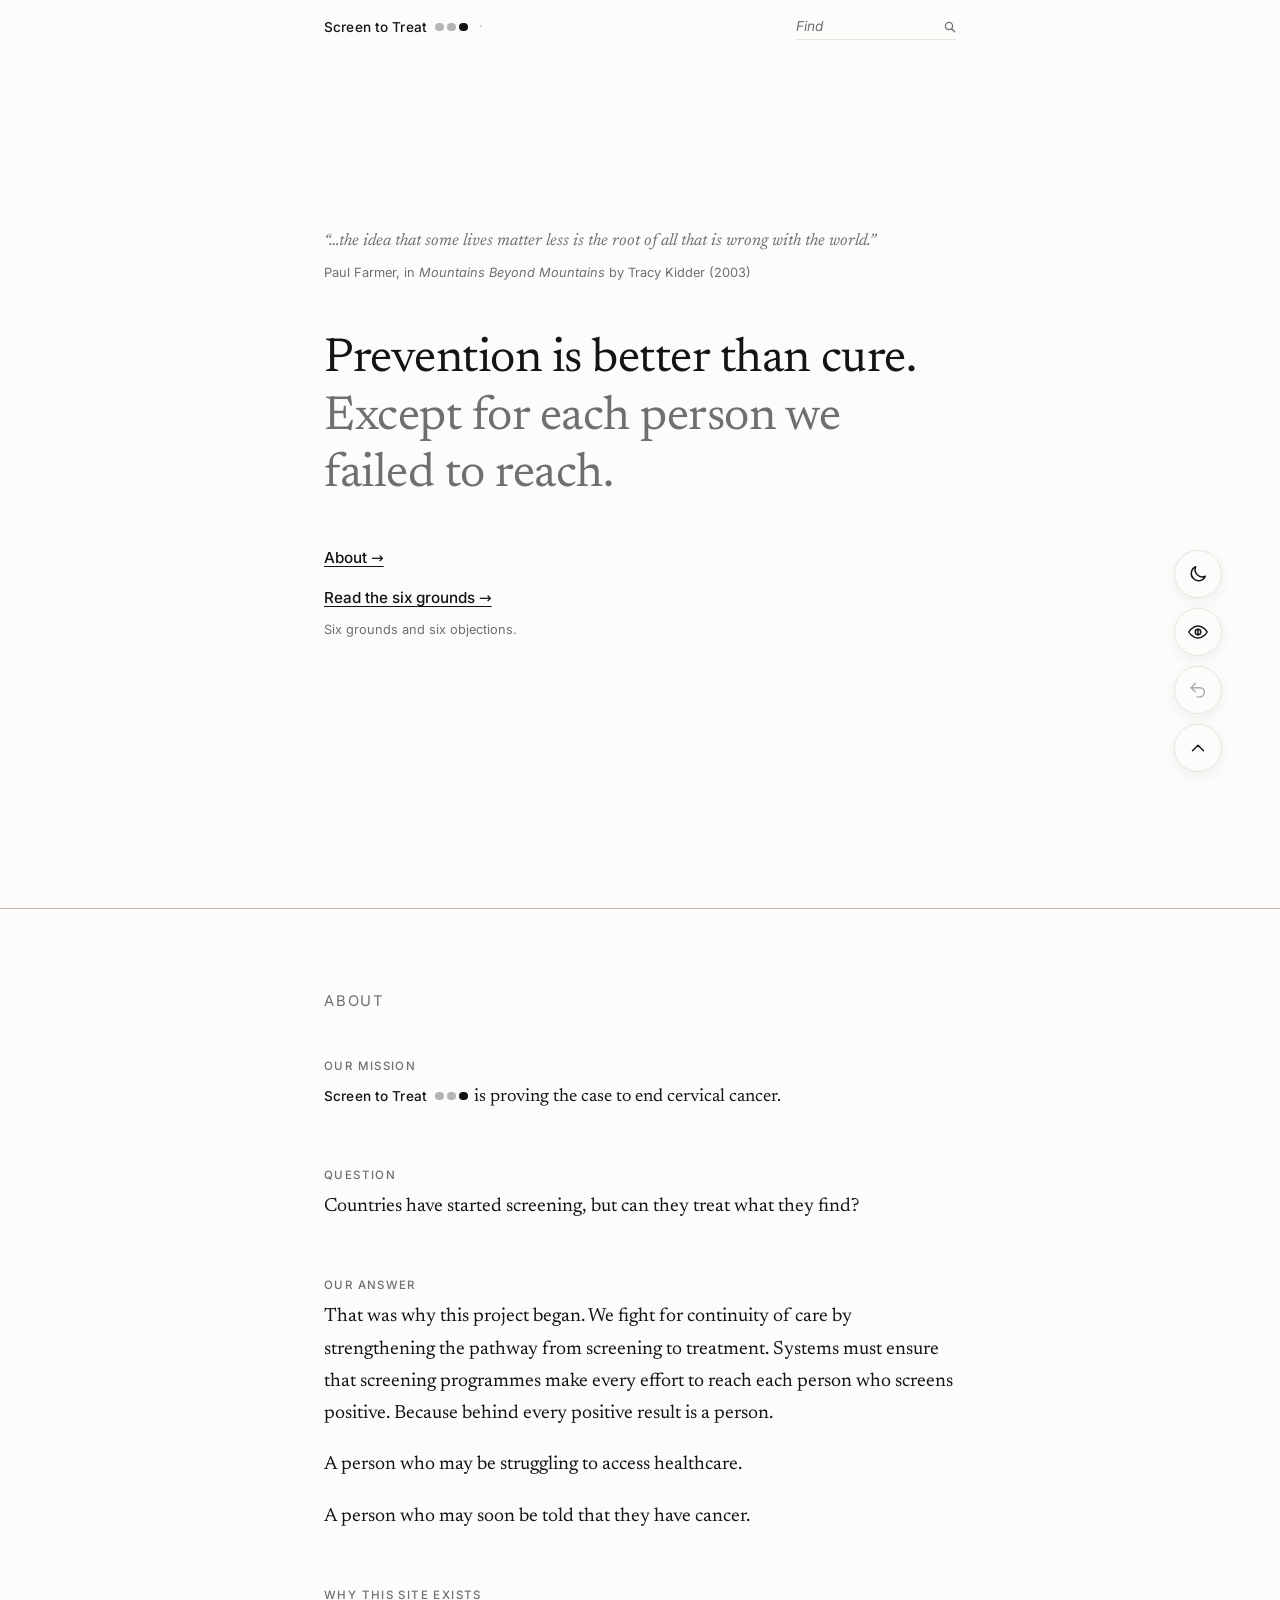
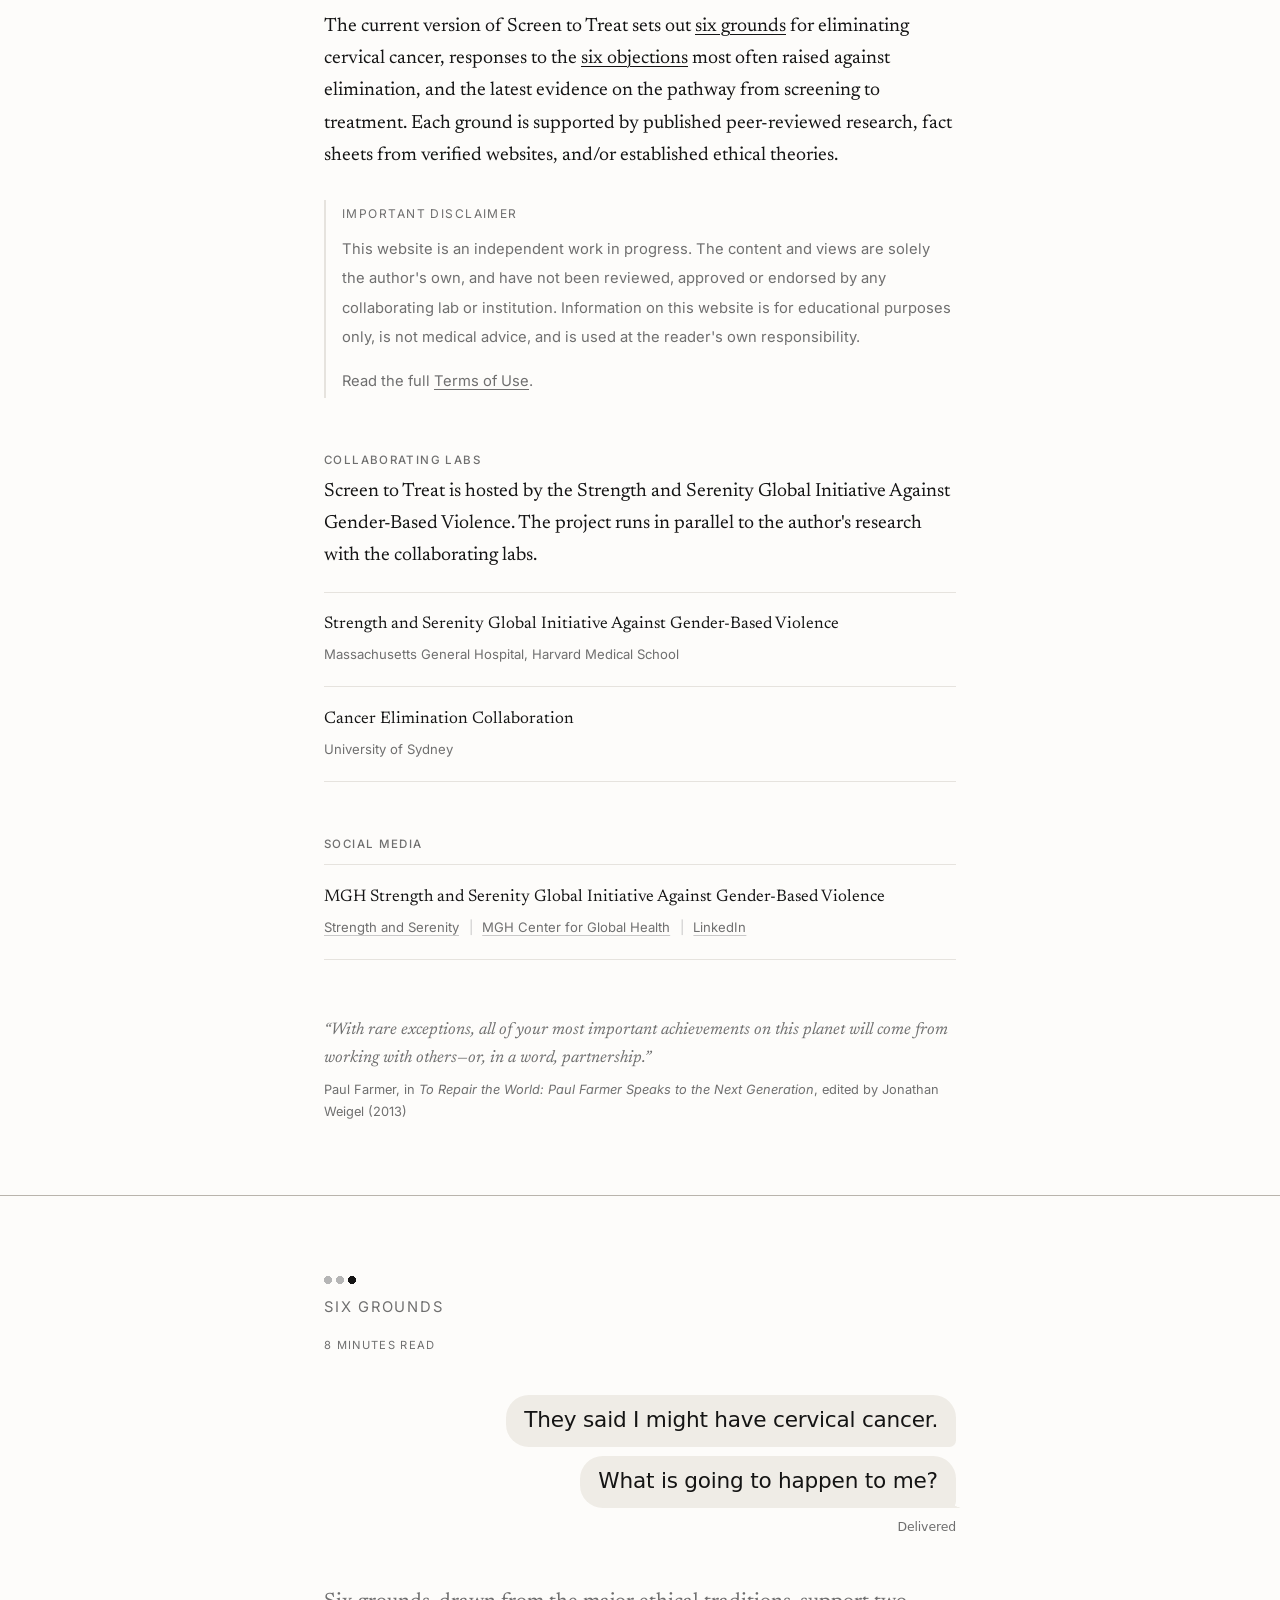
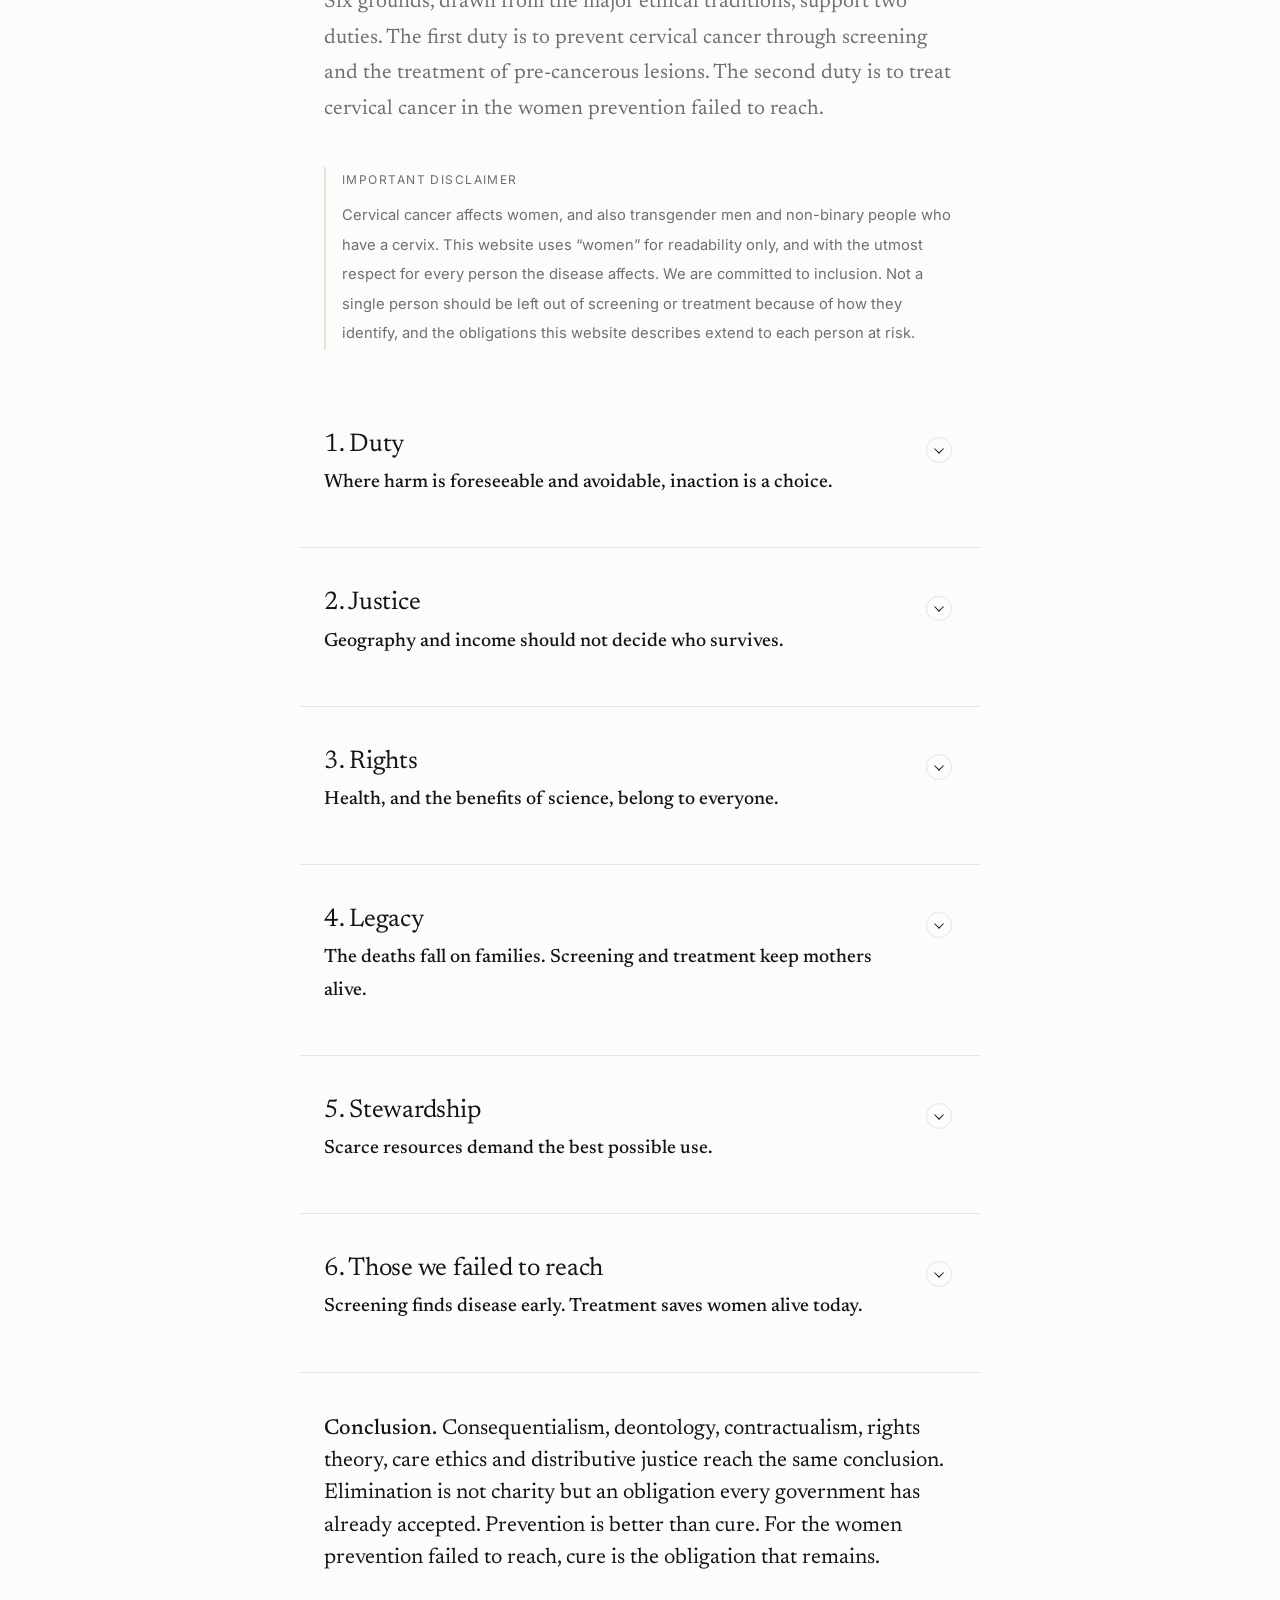
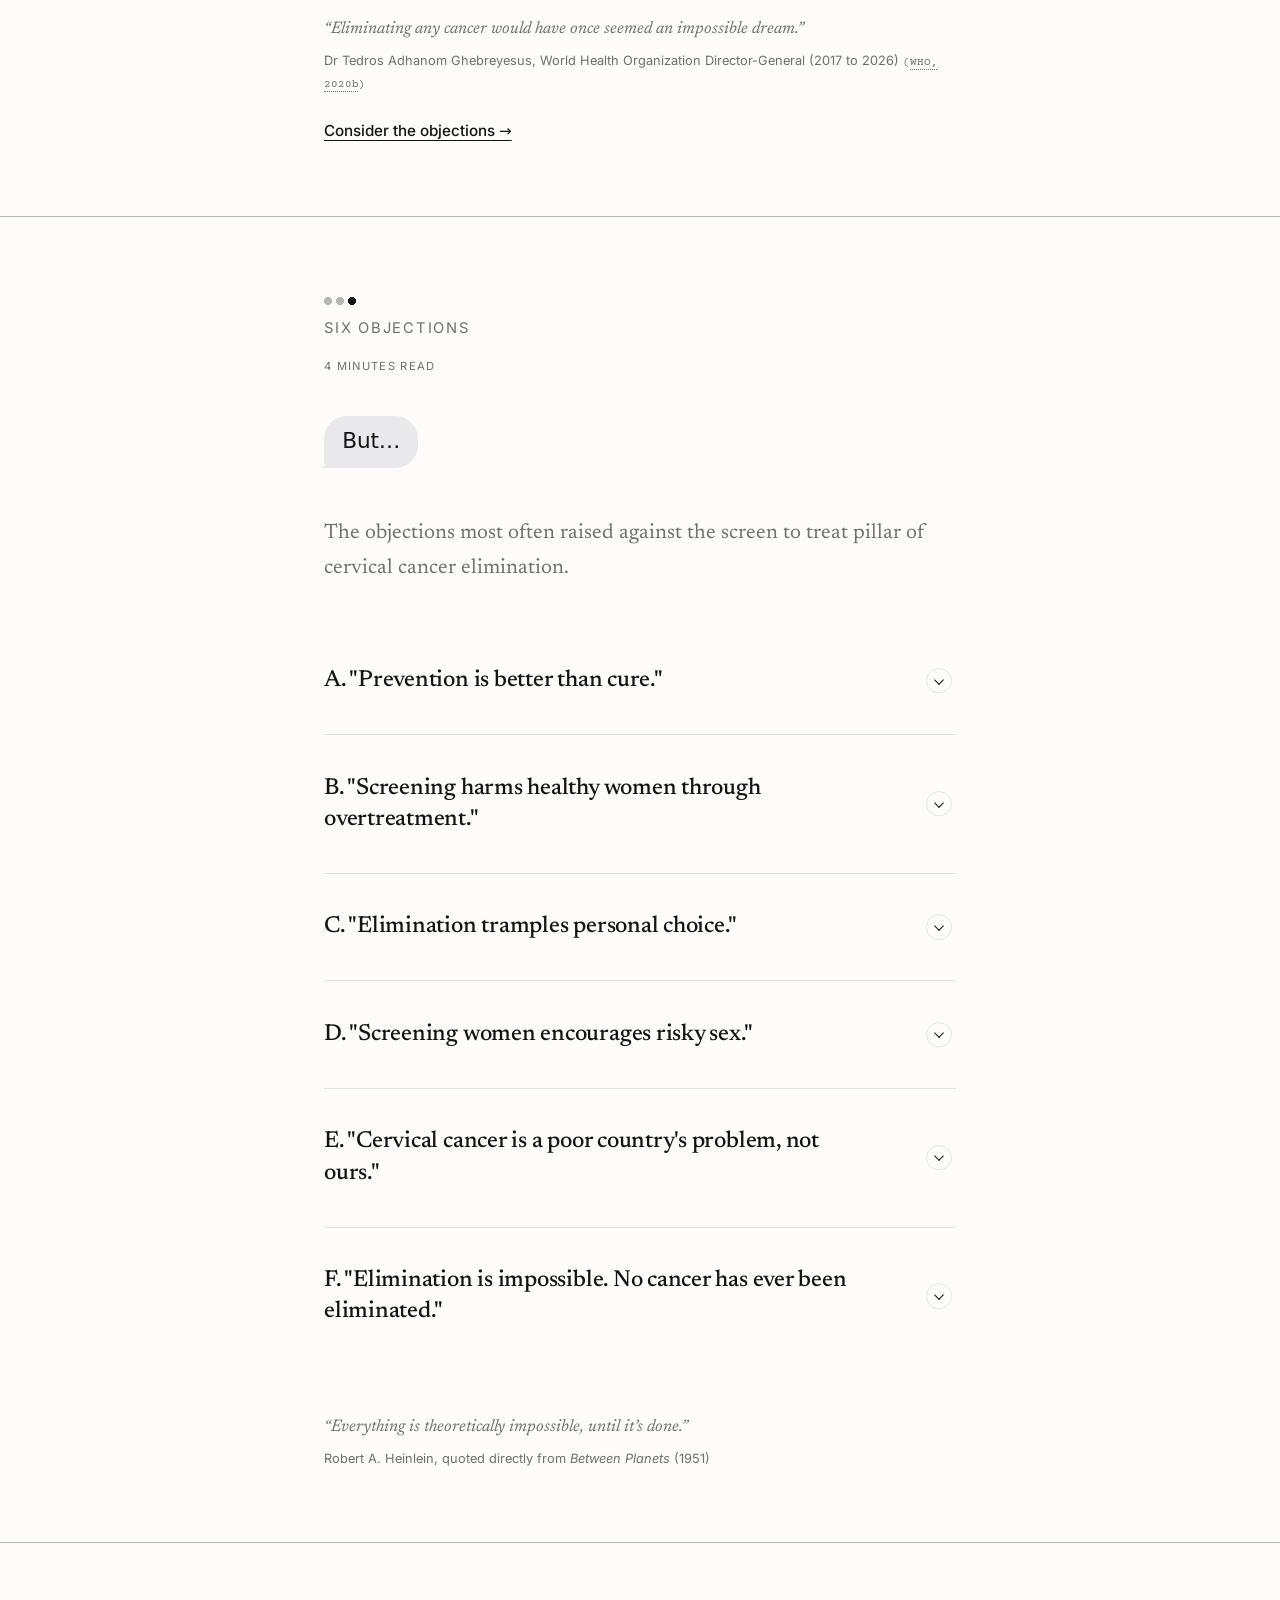
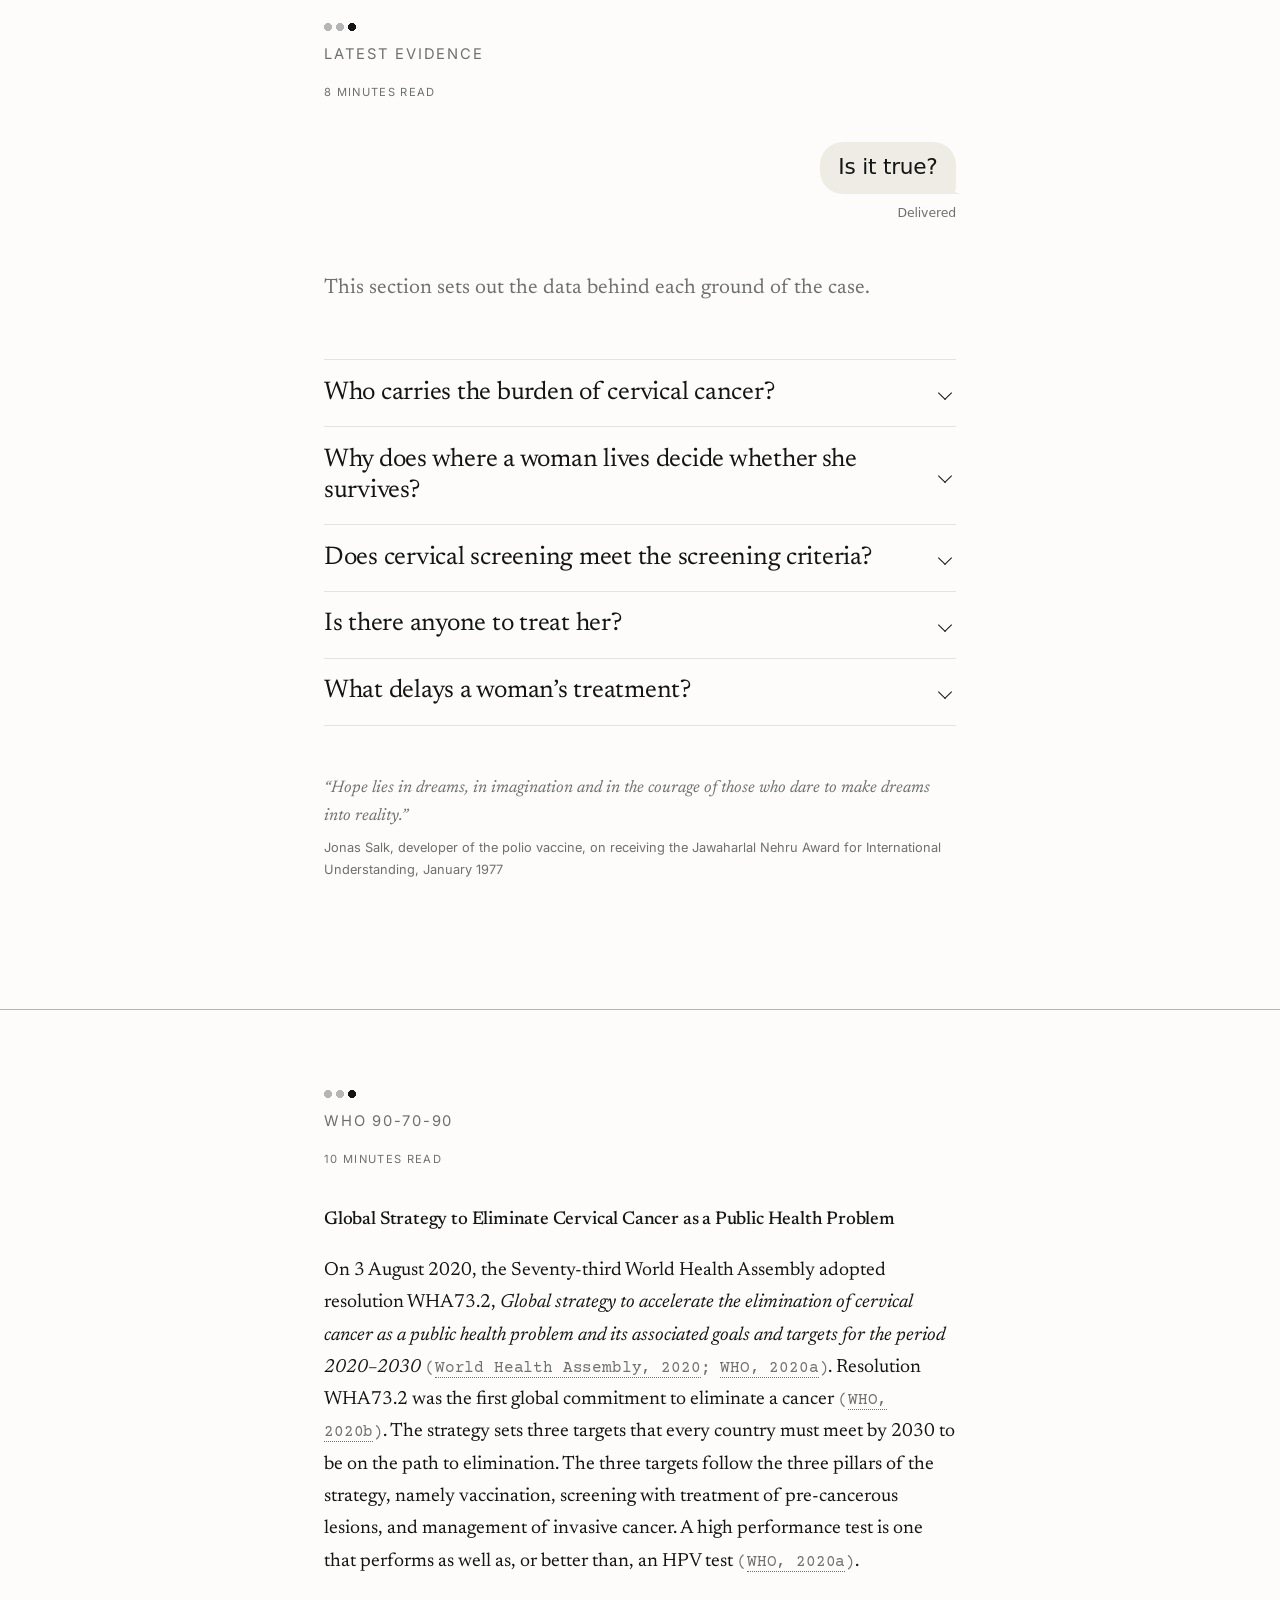
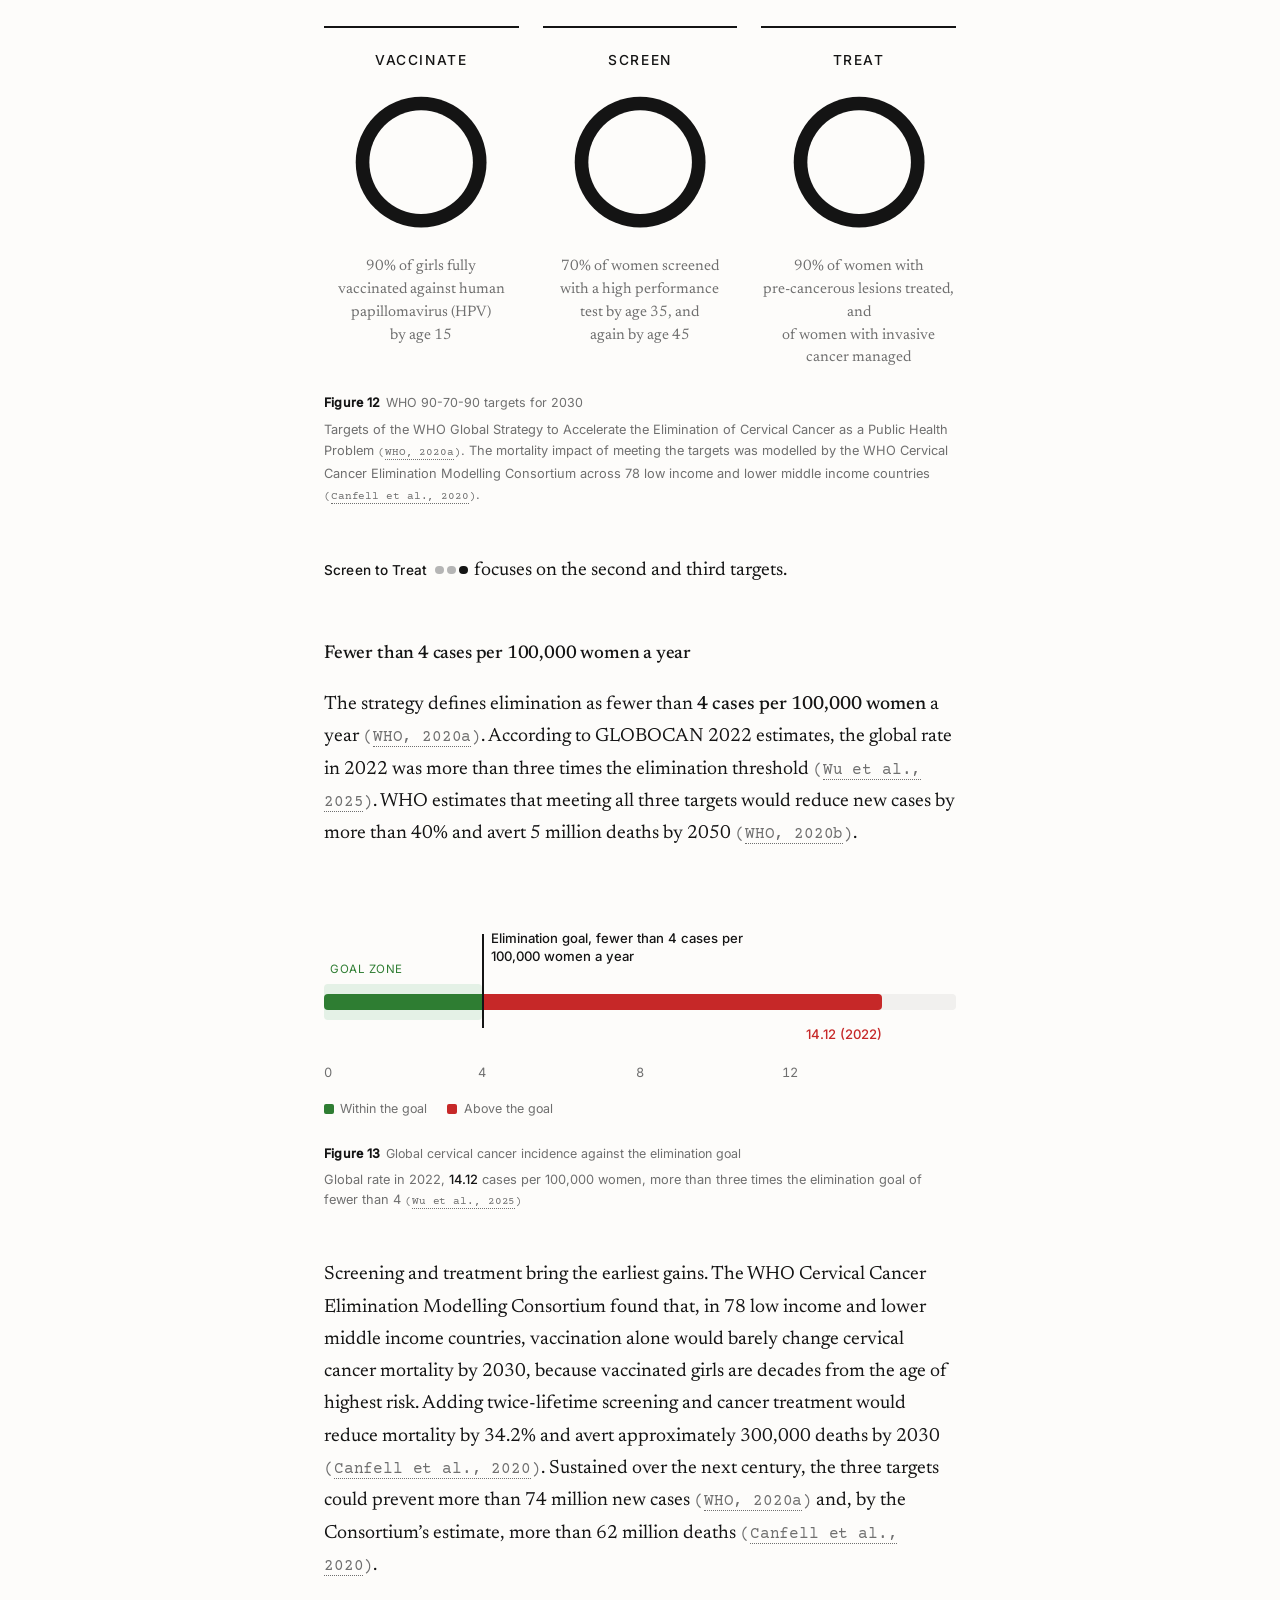
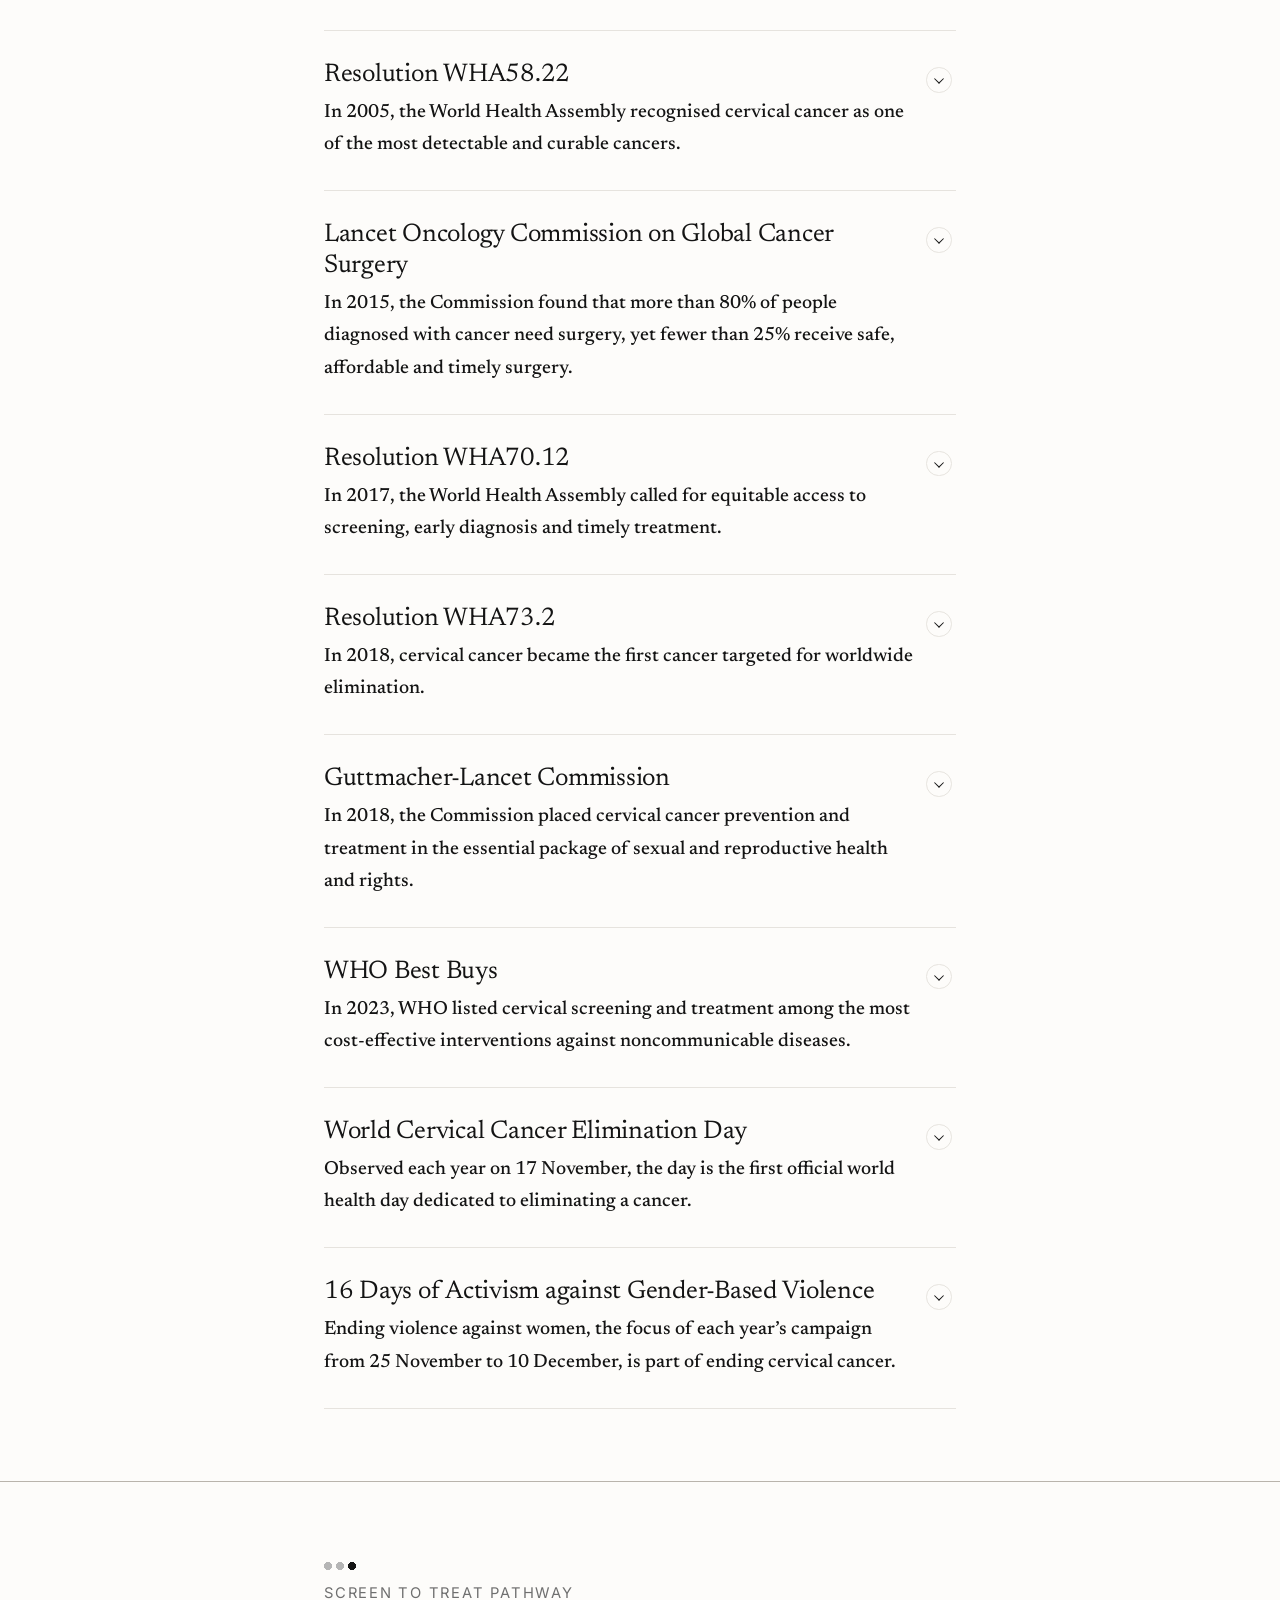
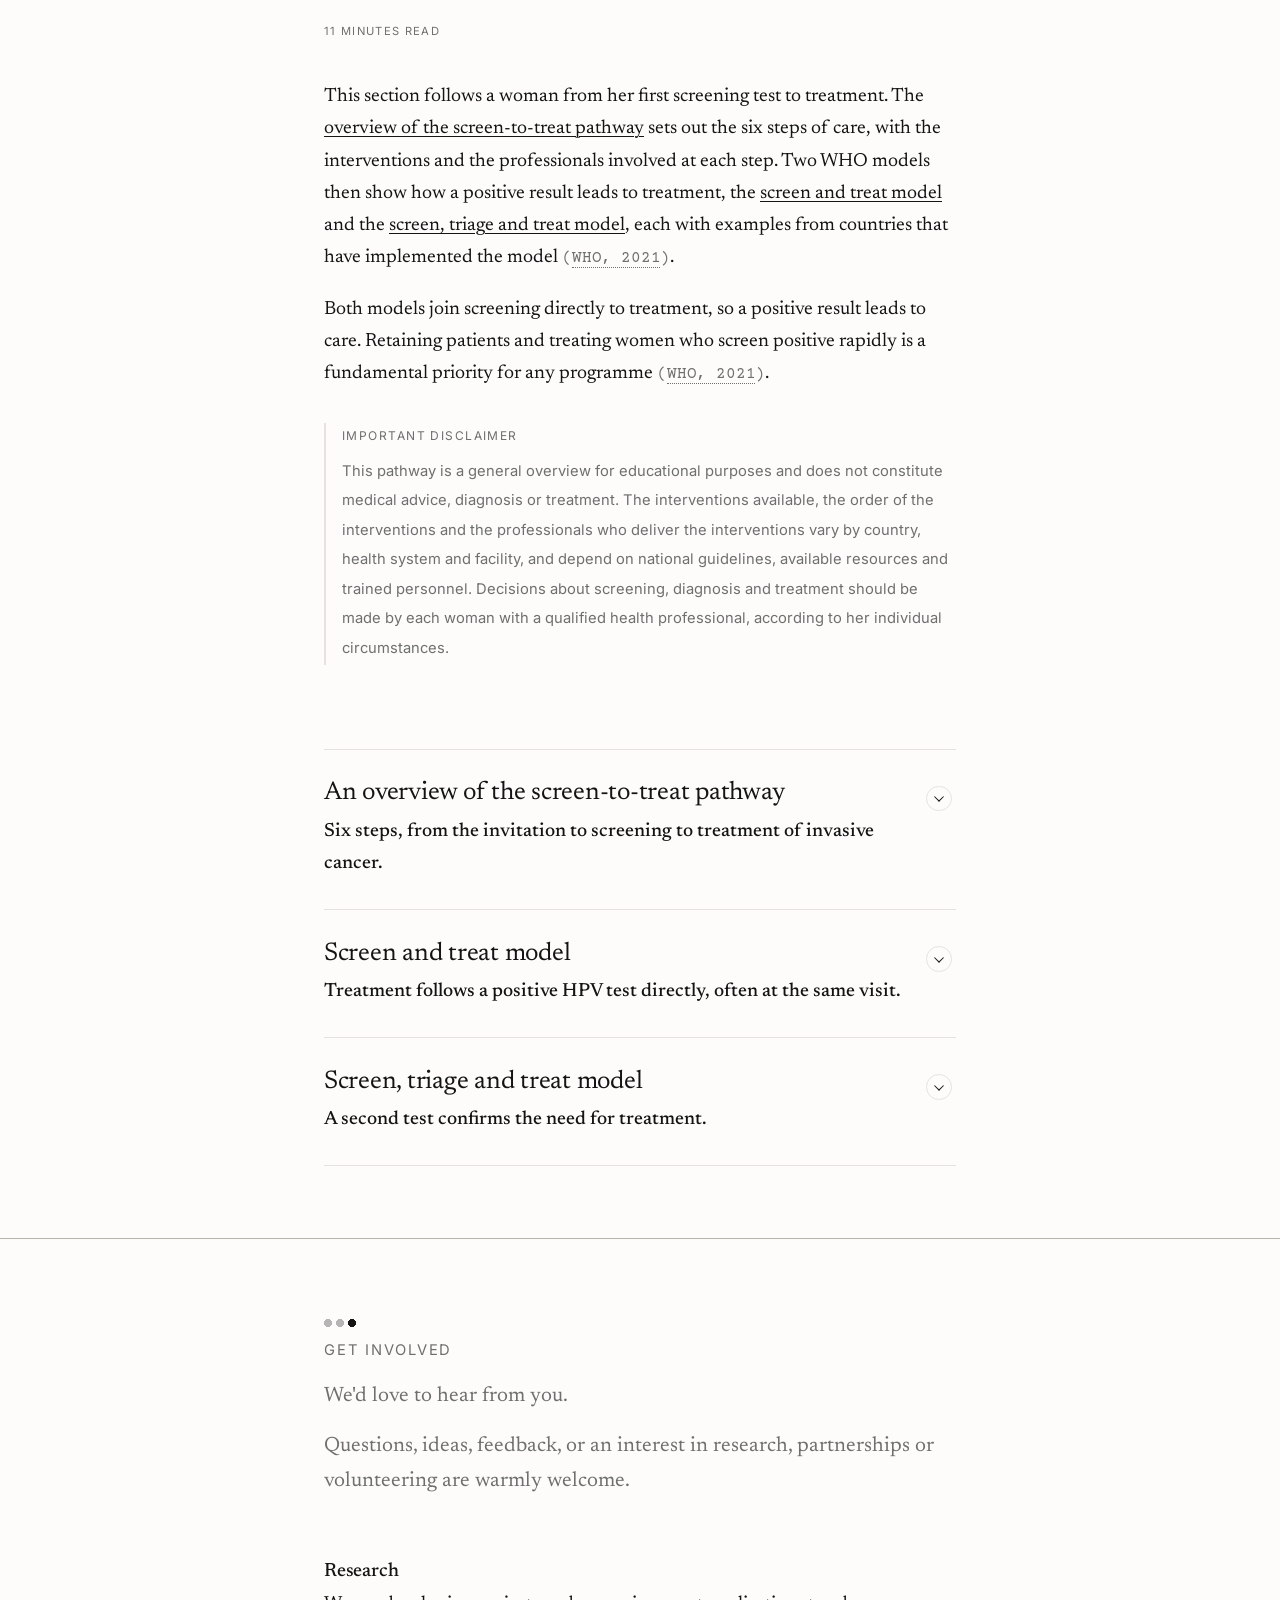
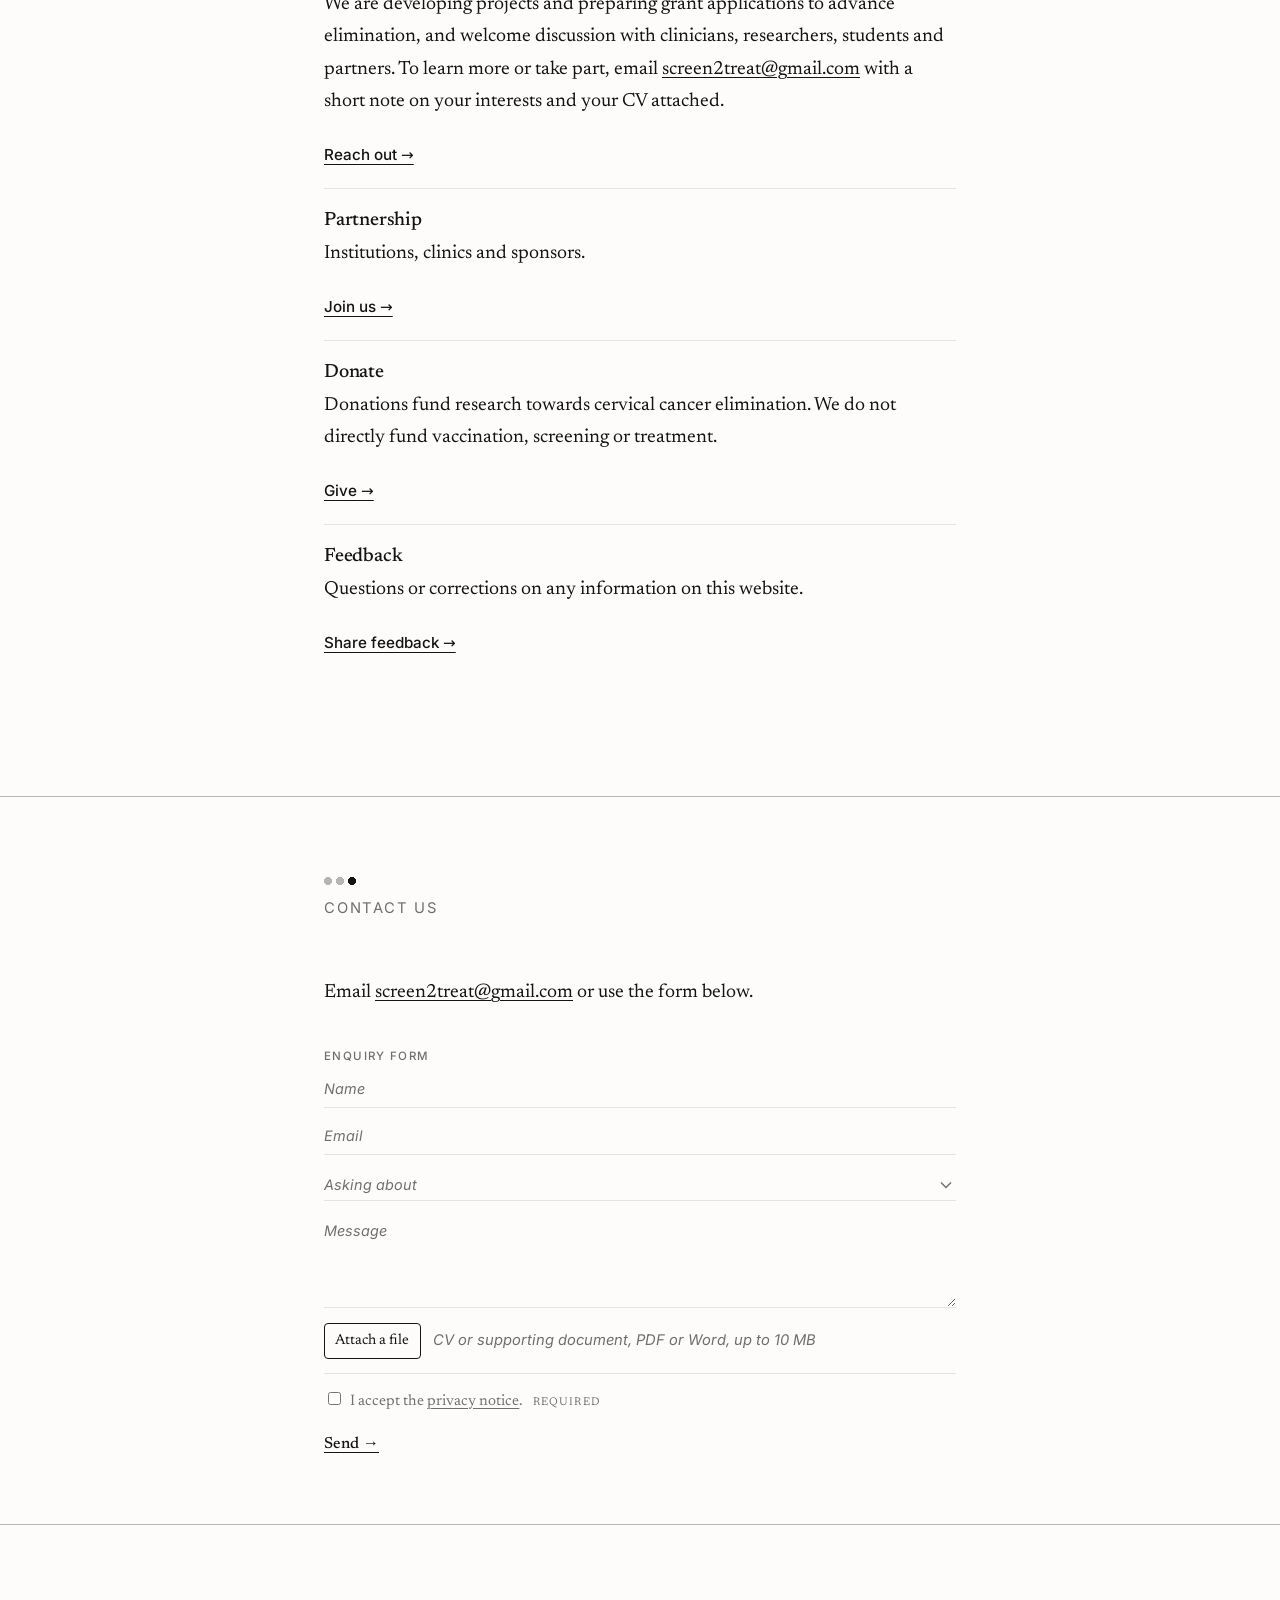
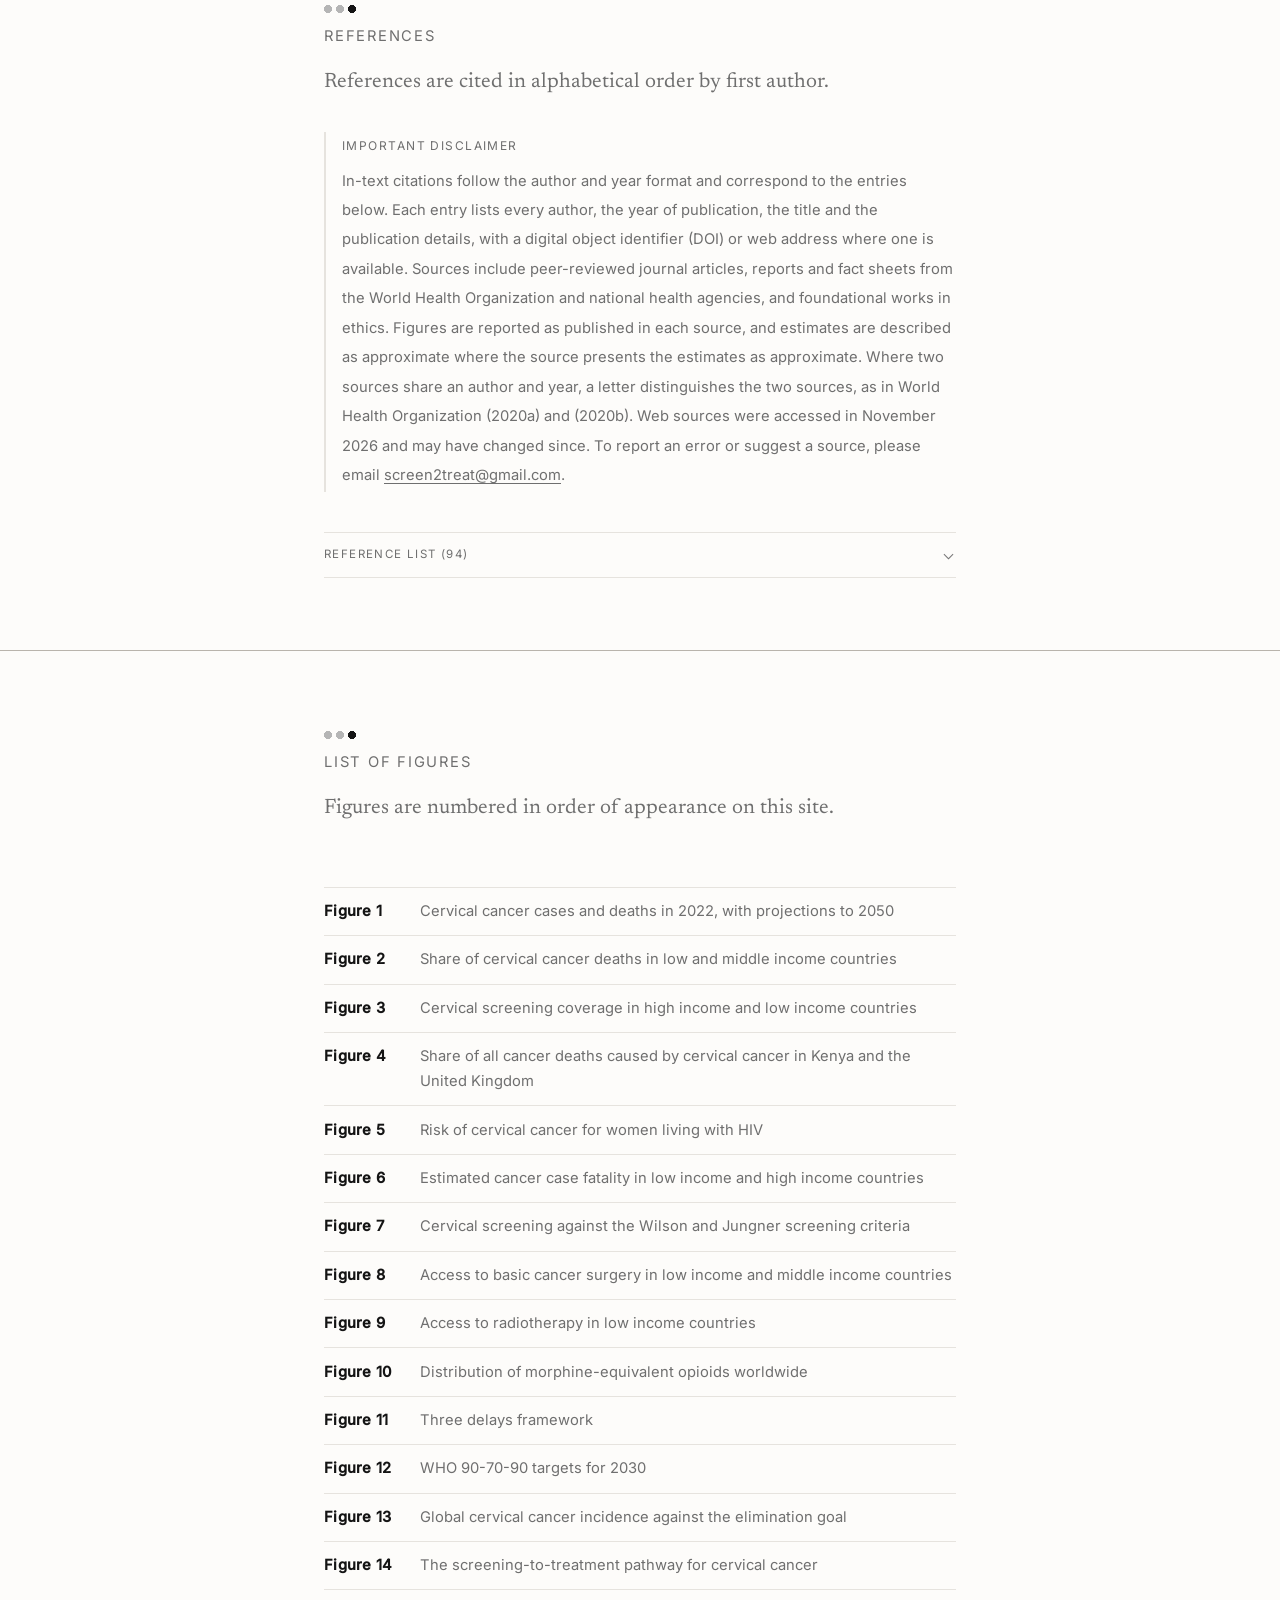
==== index.html @ b1829d9e "Move both-models paragraph into pathway introduction Co-Authored-By: Claude Opus 5.5 <noreply@anthro" ====
<!DOCTYPE html>
<html lang="en">
<head>
  <meta charset="utf-8">
  <meta name="viewport" content="width=device-width, initial-scale=1">
  <link rel="icon" href="assets/favicon.svg" type="image/svg+xml">
  <title>Screen to Treat | The ethical case for eliminating cervical cancer</title>
  <meta name="description" content="The ethical case for eliminating cervical cancer.">
  <meta property="og:type" content="website">
  <meta property="og:site_name" content="Screen to Treat">
  <meta property="og:title" content="Screen to Treat | The ethical case for eliminating cervical cancer">
  <meta property="og:description" content="Prevention is better than cure. Except for each person we failed to reach.">
  <meta property="og:url" content="https://dawnp0h.github.io/screen2treat/">
  <meta property="og:image" content="https://dawnp0h.github.io/screen2treat/assets/og-image.png">
  <meta property="og:image:width" content="1200">
  <meta property="og:image:height" content="630">
  <meta property="og:image:alt" content="Screen to Treat logo with the line Prevention is better than cure. Except for each person we failed to reach.">
  <meta name="twitter:card" content="summary_large_image">
  <link rel="stylesheet" href="assets/css/style.css?v=2611281518">
  <script>try{var t=localStorage.getItem("s2t-theme"),c=localStorage.getItem("s2t-palette");if(t==="dark")document.documentElement.setAttribute("data-theme","dark");if(c==="cvd")document.documentElement.setAttribute("data-palette","cvd");}catch(e){}</script>
</head>
<body>
  <a class="skip-link" href="#main">Skip to content</a>
  <div data-include="header"></div>

  <main id="main">
    <div class="page-block" id="home">
    <section class="home">
      <div class="container">
        <blockquote class="epigraph">
          “…the idea that some lives matter less is the root of all that is wrong with the world.”
          <cite>Paul Farmer, in <em>Mountains Beyond Mountains</em> by Tracy Kidder (2003)</cite>
        </blockquote>

        <h1 class="statement">
          <span>Prevention is better than cure.</span>
          <span class="quiet">Except for each person we failed to reach.</span>
        </h1>

        <p class="cta">
          <a class="cta-about" href="#about">About →</a>
          <a href="#the-case">Read the six grounds →</a>
          <small>Six grounds and six objections.</small>
        </p>
      </div>
    </section>
    </div>

    <div class="page-block" id="about">
    <section class="page-header">
      <div class="container">
        <p class="eyebrow">About</p>
        <h1 class="privacy-h about-h">Our Mission</h1>
        <p class="about-answer"><span class="logo inline-logo">Screen to Treat<span class="logo-dots" aria-hidden="true"><i></i><i></i><i></i></span></span> is proving the case to end cervical cancer.</p>
      </div>
    </section>

    <section class="section">
      <div class="container">
        <h3 class="privacy-h">Question</h3>
        <p>Countries have started screening, but can they treat what they find?</p>
        <h3 class="privacy-h">Our Answer</h3>
        <p>That was why this project began. We fight for continuity of care by strengthening the pathway from screening to treatment. Systems must ensure that screening programmes make every effort to reach each person who screens positive. Because behind every positive result is a person.</p>
        <p>A person who may be struggling to access healthcare. </p>
        <p></p>A person who may soon be told that they have cancer.</p>
        <h3 class="privacy-h">Why This Site Exists</h3>
        <p>The current version of Screen to Treat sets out <a href="#the-case">six grounds</a> for eliminating cervical cancer, responses to the <a href="#objections">six objections</a> most often raised against elimination, and the latest evidence on the pathway from screening to treatment. Each ground is supported by published peer-reviewed research, fact sheets from verified websites, and/or established ethical theories.</p>
        <p class="scope-note labs-note"><span class="theory-name">Important disclaimer</span>This website is an independent work in progress. The content and views are solely the author's own, and have not been reviewed, approved or endorsed by any collaborating lab or institution. Information on this website is for educational purposes only, is not medical advice, and is used at the reader's own responsibility.<span class="terms-line">Read the full <a href="#terms">Terms of Use</a>.</span></p>
        <h3 class="privacy-h">Collaborating Labs</h3>
        <p>Screen to Treat is hosted by the Strength and Serenity Global Initiative Against Gender-Based Violence. The project runs in parallel to the author's research with the collaborating labs.</p>
        <ul class="labs">
          <li><span class="lab-name">Strength and Serenity Global Initiative Against Gender-Based Violence</span><span class="lab-home">Massachusetts General Hospital, Harvard Medical School</span></li>
          <li><span class="lab-name">Cancer Elimination Collaboration</span><span class="lab-home">University of Sydney</span></li>
        </ul>
        <h3 class="privacy-h">Social Media</h3>
        <ul class="labs works">
          <li><span class="lab-name">MGH Strength and Serenity Global Initiative Against Gender-Based Violence</span><span class="lab-home lab-links"><a href="https://strengthandserenity.org/" target="_blank" rel="noopener">Strength and Serenity</a> <span aria-hidden="true">|</span> <a href="https://globalhealth.massgeneral.org/ourwork-items/gbv/" target="_blank" rel="noopener">MGH Center for Global Health</a> <span aria-hidden="true">|</span> <a href="https://www.linkedin.com/company/111606755/" target="_blank" rel="noopener">LinkedIn</a></span></li>
        </ul>
        <blockquote class="epigraph conclusion-quote about-quote">
          “With rare exceptions, all of your most important achievements on this planet will come from working with others—or, in a word, partnership.”
          <cite>Paul Farmer, in <em>To Repair the World: Paul Farmer Speaks to the Next Generation</em>, edited by Jonathan Weigel (2013)</cite>
        </blockquote>
      </div>
    </section>
    </div>

    <div class="page-block" id="the-case">
    <section class="page-header cervical">
      <div class="container">
        <p class="eyebrow">Six grounds</p>
        <h1 class="chat"><span class="bubble">They said I might have cervical cancer.</span> <span class="bubble">What is going to happen to&nbsp;me?</span></h1>
        <p class="chat-seen">Seen yesterday</p>
        <p class="lead">Six grounds, drawn from the major ethical traditions, support two duties. The first duty is to prevent cervical cancer through screening and the treatment of pre-cancerous lesions. The second duty is to treat cervical cancer in the women prevention failed to reach.</p>
        <p class="scope-note"><span class="theory-name">Important disclaimer</span>Cervical cancer affects women, and also transgender men and non-binary people who have a cervix. This website uses “women” for readability only, and with the utmost respect for every person the disease affects. We are committed to inclusion. Not a single person should be left out of screening or treatment because of how they identify, and the obligations this website describes extend to each person at risk.</p>
      </div>
    </section>

    <section class="section" id="duty">
      <div class="container">
        <details class="ground" data-ground="duty">
          <summary><h2>1. Duty</h2><p class="ground-lead"><strong>Where harm is foreseeable and avoidable, inaction is a choice.</strong></p><span class="ground-toggle" aria-hidden="true"></span></summary>
          <div class="ground-body">
        <p>Persistent HPV infection is a necessary cause of cervical cancer, and Walboomers and colleagues detected HPV in 99.7% of cervical carcinomas <span class="cite">(Walboomers et al., 1999)</span>. Persistent infection takes 15 to 20 years to develop into cancer <span class="cite">(WHO, 2024a)</span>. The interval of 15 to 20 years offers two points of rescue, namely screening every 5 to 10 years from age 30, and treatment of pre-cancerous lesions <span class="cite">(WHO, 2025a)</span>. Goldie and colleagues at the Harvard School of Public Health estimated that a single screen at age 35, linked to treatment, reduces lifetime cervical cancer risk by approximately 25 to 36% <span class="cite">(Goldie et al., 2005)</span>.</p>
        <p class="theory"><span class="theory-name">Principle of rescue · Principlism</span>Singer argues that a person able to prevent serious harm, without sacrificing anything of comparable moral importance, is obliged to act <span class="cite">(Singer, 1972)</span>. Principlism calls the same duties beneficence and nonmaleficence <span class="cite">(Beauchamp and Childress, 2019)</span>. Cervical cancer meets Singer's test. The harm is death, and the sacrifice is a screening test and an outpatient treatment.</p>
          </div>
        </details>
      </div>
    </section>

    <section class="section" id="justice">
      <div class="container">
        <details class="ground" data-ground="justice">
          <summary><h2>2. Justice</h2><p class="ground-lead"><strong>Geography and income should not decide who survives.</strong></p><span class="ground-toggle" aria-hidden="true"></span></summary>
          <div class="ground-body">
        <p>GLOBOCAN 2022 estimates from the International Agency for Research on Cancer record 348,709 deaths from cervical cancer in 2022 <span class="cite">(Wu et al., 2025)</span>, and WHO estimates that approximately 94% of the women who died lived in low and middle income countries <span class="cite">(WHO, 2025a)</span>. A review of screening coverage in 202 countries and territories by Bruni and colleagues found that, among women aged 30 to 49, 84% in high income countries have ever been screened, against 9% in lower middle income and 11% in low income countries <span class="cite">(Bruni et al., 2022)</span>. World Economic Forum figures show that in Kenya, cervical cancer causes 12% of all cancer deaths, compared with 0.64% in the United Kingdom <span class="cite">(World Economic Forum, 2024)</span>. Stelzle and colleagues estimate that women living with HIV face six times the risk <span class="cite">(Stelzle et al., 2021)</span>. Because cervical cancer follows disadvantage so closely, the persistence of cervical cancer is an injustice, not a misfortune.</p>
        <p class="theory"><span class="theory-name">Rawlsian justice</span>Rawls holds that social and economic inequalities are just only when the inequalities benefit the least advantaged <span class="cite">(Rawls, 1971)</span>. Daniels extends Rawls to health. Disease curtails fair equality of opportunity, so a just society must protect every member against preventable disease <span class="cite">(Daniels, 2008)</span>. A cancer that kills the poorest women at the highest rates fails Rawls's and Daniels's tests alike.</p>
          </div>
        </details>
      </div>
    </section>

    <section class="section" id="rights">
      <div class="container">
        <details class="ground" data-ground="rights">
          <summary><h2>3. Rights</h2><p class="ground-lead"><strong>Health, and the benefits of science, belong to everyone.</strong></p><span class="ground-toggle" aria-hidden="true"></span></summary>
          <div class="ground-body">
        <p>Article 25 of the Universal Declaration of Human Rights recognises the right of everyone to a standard of living adequate for health, including medical care, and Article 27 the right to share in scientific advancement and the resulting benefits <span class="cite">(United Nations, 1948)</span>. Article 12 of the International Covenant on Economic, Social and Cultural Rights recognises the right of everyone to the highest attainable standard of physical and mental health, and Article 15 recognises the right to enjoy the benefits of scientific progress <span class="cite">(United Nations, 1966)</span>. Article 12 of the Convention on the Elimination of All Forms of Discrimination against Women requires states to eliminate discrimination against women in health care and to ensure equal access to health services <span class="cite">(United Nations, 1979)</span>. Article 24 of the Convention on the Rights of the Child recognises the right of every child to the highest attainable standard of health and requires states to develop preventive health care <span class="cite">(United Nations, 1989)</span>.</p>
        <p>The Declaration of Alma-Ata affirmed health as a fundamental human right and called for health for all <span class="cite">(WHO and UNICEF, 1978)</span>. Withholding proven screening and treatment because of price, distance or neglect denies the right to health. In August 2020, through World Health Assembly resolution WHA73.2, 194 countries committed to eliminating cervical cancer, the first such pledge for any cancer <span class="cite">(World Health Assembly, 2020; WHO, 2020b)</span>, so the obligation is now each government's own commitment.</p>
        <p>Research ethics carries the same obligation into the trials that built the evidence. The Belmont Report requires that the benefits and burdens of research be distributed justly <span class="cite">(National Commission for the Protection of Human Subjects of Biomedical and Behavioral Research, 1979)</span>. The Declaration of Helsinki requires researchers to consider how benefits, risks and burdens are distributed, because research takes place amid structural inequities <span class="cite">(World Medical Association, 2024)</span>. Women who bear the risks of research are owed access to what the research proves.</p>
        <p class="theory"><span class="theory-name">Kantian deontology · Human rights</span>Kant requires that every person be treated as an end, never merely as a means <span class="cite">(Kant, 1785)</span>. Withholding proven screening and treatment on grounds of cost or distance treats a woman's life as a cost to be weighed, not as an end in itself. These treaties and declarations convert Kant's duty into obligations that states have accepted.</p>
          </div>
        </details>
      </div>
    </section>

    <section class="section" id="legacy">
      <div class="container">
        <details class="ground" data-ground="legacy">
          <summary><h2>4. Legacy</h2><p class="ground-lead"><strong>The deaths fall on families. Screening and treatment keep mothers alive.</strong></p><span class="ground-toggle" aria-hidden="true"></span></summary>
          <div class="ground-body">
        <p>Guida and colleagues estimated that, of the 1,047,000 children newly orphaned by maternal cancer in 2020, 210,000, or 20%, lost their mother to cervical cancer <span class="cite">(Guida et al., 2022)</span>. Screening a woman and treating what is found protects her, and protects the families and communities that depend on her.</p>
        <p class="theory"><span class="theory-name">Ethics of care · Capabilities approach</span>Care ethics grounds moral obligation in relationships of dependence <span class="cite">(Held, 2006)</span>. The capabilities approach counts life and bodily health among the central capabilities every just society must secure <span class="cite">(Nussbaum, 2011)</span>. A mother's death removes the care on which a child depends, narrows each child's own capabilities, and takes a worker, carer and citizen from her community.</p>
          </div>
        </details>
      </div>
    </section>

    <section class="section" id="stewardship">
      <div class="container">
        <details class="ground" data-ground="stewardship">
          <summary><h2>5. Stewardship</h2><p class="ground-lead"><strong>Scarce resources demand the best possible use.</strong></p><span class="ground-toggle" aria-hidden="true"></span></summary>
          <div class="ground-body">
        <p>Screening once at age 35, linked to treatment, costs less than US$500 per year of life saved in India, Kenya, Peru, South Africa and Thailand <span class="cite">(Goldie et al., 2005)</span>. Modelling by Simms and colleagues for the 2021 WHO screening guidelines found that, across 78 low income and lower middle income countries, primary HPV screening every 5 years is the most effective and cost-effective screening option, reducing cervical cancer mortality by 63% to 67% at 70% coverage <span class="cite">(Simms et al., 2023)</span>. Delay does not save money. Without change, Wu and colleagues project that cases will rise by 56.8%, and deaths by 80.7%, by 2050 <span class="cite">(Wu et al., 2025)</span>. Screening is the prudent choice, and treatment for women already ill is the necessary partner of screening.</p>
        <p class="theory"><span class="theory-name">Utilitarianism</span>Utilitarianism judges an action by the total welfare the action produces <span class="cite">(Mill, 1863)</span>. Screening linked to treatment, at less than US$500 per year of life saved <span class="cite">(Goldie et al., 2005)</span>, and primary HPV screening as the most cost-effective screening option in low income and lower middle income countries <span class="cite">(Simms et al., 2023)</span>, maximise welfare on utilitarian terms.</p>
          </div>
        </details>
      </div>
    </section>

    <section class="section" id="treatment">
      <div class="container">
        <details class="ground" data-ground="treatment">
          <summary><h2>6. Those we failed to reach</h2><p class="ground-lead"><strong>Screening finds disease early. Treatment saves women alive today.</strong></p><span class="ground-toggle" aria-hidden="true"></span></summary>
          <div class="ground-body">
        <p>Screening without treatment saves no one. The WHO Cervical Cancer Elimination Modelling Consortium estimated that, in 78 low and lower middle income countries, twice lifetime screening with cancer treatment would avert approximately 300,000 deaths by 2030. The cancer treatment modelled by the Consortium is surgery, radiotherapy and chemotherapy <span class="cite">(Canfell et al., 2020)</span>. Women beyond cure are owed palliative care. The Global Task Force on Expanded Access to Cancer Care and Control in Developing Countries estimated cancer case fatality at approximately 75% in low income countries, against 46% in high income countries <span class="cite">(Farmer et al., 2010)</span>. See <a href="#capacity">treatment capacity</a>.</p>
        <p>Resource allocation that expands screening without matching investment in treatment risks violating each woman's claim to justice. The third WHO target, 90% of women with pre-cancerous lesions treated and 90% of women with invasive cancer managed, makes treatment part of elimination itself <span class="cite">(WHO, 2020b)</span>.</p>
        <p>The third Wilson and Jungner criterion requires facilities for diagnosis and treatment to be available <span class="cite">(Wilson and Jungner, 1968)</span>. A screening programme without treatment therefore fails the classic test of screening itself. See <a href="#screening">the screening criteria</a>. WHO's screen and treat model closes the gap by linking a positive test directly to treatment. See <a href="#response">the screen-to-treatment pathway</a>.</p>
        <p class="theory"><span class="theory-name">Four principles</span>Gillon's four principles of respect for autonomy, beneficence, nonmaleficence and justice ask whether each woman is treated as a full moral agent, entitled to treatment and not merely to a diagnosis <span class="cite">(Gillon, 1994)</span>.</p>
        <p class="theory"><span class="theory-name">Deontology and consequentialism</span>Broad distinguishes deontological duty from consequentialist evaluation <span class="cite">(Broad, 2014)</span>. A health system that screens but cannot treat may satisfy a procedural duty to offer testing, yet fail the consequentialist standard of improved outcomes. A health system without treatment exposes women to the harms of a positive result with no pathway to care.</p>
        <p class="theory"><span class="theory-name">Distributive justice</span>Roemer distinguishes equality of resources from equality of opportunity, and argues that justice requires compensation for circumstances beyond individual control, such as geography and income <span class="cite">(Roemer, 1996)</span>. Cook and Hegtvedt distinguish equity from equality <span class="cite">(Cook and Hegtvedt, 1983)</span>. Equal provision of screening is not equitable when treatment capacity is distributed unevenly, because equity requires resources to follow need, not uniform input.</p>
          </div>
        </details>
      </div>
    </section>

    <section class="section">
      <div class="container">
        <div class="callout">
          <strong>Conclusion.</strong> Consequentialism, deontology, contractualism, rights theory, care ethics and distributive justice reach the same conclusion. Elimination is not charity but an obligation every government has already accepted. Prevention is better than cure. For the women prevention failed to reach, cure is the obligation that remains.
        </div>
        <blockquote class="epigraph conclusion-quote">
          “Eliminating any cancer would have once seemed an impossible dream.”
          <cite>Dr Tedros Adhanom Ghebreyesus, World Health Organization Director-General (2017 to 2026) <span class="cite">(WHO, 2020b)</span></cite>
        </blockquote>
        <div class="btn-row"><a class="btn" href="#objections">Consider the objections</a></div>
      </div>
    </section>
    </div>

    <div class="page-block" id="objections">
    <section class="page-header cervical">
      <div class="container">
        <p class="eyebrow">Six Objections</p>
        <h1 class="chat chat-in"><span class="bubble">But…</span></h1>
        <p class="lead">The objections most often raised against the screen to treat pillar of cervical cancer elimination.</p>
      </div>
    </section>

    <section class="section">
      <div class="container">
        <div class="grid">
          <article class="card">
            <details class="ground objection" data-ground="objection-vaccination-alone"><summary><h3>A. "Prevention is better than cure."</h3><span class="ground-toggle" aria-hidden="true"></span></summary><div class="ground-body">
            <p><strong><span class="brand">Screen to Treat</span> supports every vaccination effort without reservation.</strong> HPV vaccination is the first pillar of elimination, and no argument on this website opposes vaccination. The focus of <span class="brand">Screen to Treat</span>, and of the argument below, is to strengthen the pathway from screening to treatment.</p>
            <p>The 90, 70, 90 targets cover the full continuum of cervical cancer prevention, from HPV vaccination, through screening and treatment of pre-cancerous lesions, to management of invasive cancer <span class="cite">(WHO, 2020a)</span>. Vaccination is primary prevention. Screening and treatment of pre-cancerous lesions are secondary prevention, because treating a pre-cancerous lesion stops cancer from developing. In the context of cervical cancer elimination, prevention therefore includes treatment.</p>
            <p>Vaccination protects girls before infection but cannot help women already infected or ill. The effect of vaccination on cancer rates will take decades to appear, so for women already infected, screening and treatment are what save lives now <span class="cite">(Grulich et al., 2025)</span>. The WHO Cervical Cancer Elimination Modelling Consortium estimated that, in 78 low and lower middle income countries, vaccination alone would reduce cervical cancer mortality by 0.1% by 2030, whereas adding twice lifetime screening and treatment would reduce mortality by 34.2% and avert 300,000 deaths <span class="cite">(Canfell et al., 2020)</span>. Elimination depends on each subsequent step. Vaccination prevents infection, screening finds the disease vaccination did not prevent, and treatment cures what screening finds. Nor is treatment a poor investment. WHO estimates that every dollar invested in vaccination, screening and treatment returns US$3.20, or US$26 counting wider health benefits <span class="cite">(WHO, 2020b)</span>. Modelling by Simms and colleagues for the 2021 WHO screening guidelines found primary HPV screening every 5 years to be the most cost-effective screening option in low income and lower middle income countries <span class="cite">(Simms et al., 2023)</span>. Neglect only defers the cost of cervical cancer and increases the cost.</p>
          </div></details>
          </article>
          <article class="card">
            <details class="ground objection" data-ground="objection-overtreatment"><summary><h3>B. "Screening harms healthy women through overtreatment."</h3><span class="ground-toggle" aria-hidden="true"></span></summary><div class="ground-body">
            <p>Every intervention carries risk, and the remedy is quality, not abstention. Treating pre-cancerous lesions prevents progression to cancer <span class="cite">(WHO, 2025a)</span>. The burden of cervical cancer also falls where screening is scarcest. GLOBOCAN 2022 estimates place approximately 84% of new cases in countries below a very high Human Development Index <span class="cite">(Wu et al., 2025)</span>, and WHO estimates that approximately 94% of deaths occur in low and middle income countries <span class="cite">(WHO, 2025a)</span>, where, according to Bruni and colleagues, few women have ever been screened <span class="cite">(Bruni et al., 2022)</span>. The greater harm therefore lies with women never screened, not women overtreated. </p><p>See <a href="#screening">the Wilson and Jungner screening criteria</a>.</p>
          </div></details>
          </article>
          <article class="card">
            <details class="ground objection" data-ground="objection-personal-choice"><summary><h3>C. "Elimination tramples personal choice."</h3><span class="ground-toggle" aria-hidden="true"></span></summary><div class="ground-body">
            <p>Respect for autonomy requires informed, voluntary choice <span class="cite">(Beauchamp and Childress, 2019)</span>. Elimination demands access, not compulsion. The aim of elimination is that every woman can choose protection, and no woman is denied protection by geography or income.</p>
          </div></details>
          </article>
          <article class="card">
            <details class="ground objection" data-ground="objection-screening-behaviour"><summary><h3>D. "Screening women encourages risky sex."</h3><span class="ground-toggle" aria-hidden="true"></span></summary><div class="ground-body">
            <p>Screening detects disease early. A test result endorses no behaviour, any more than screening for breast or bowel cancer does. Withholding a test that saves lives in order to discourage a behaviour punishes women for an assumption.</p>
          </div></details>
          </article>
          <article class="card">
            <details class="ground objection" data-ground="objection-someone-else"><summary><h3>E. "Cervical cancer is a poor country's problem, not ours."</h3><span class="ground-toggle" aria-hidden="true"></span></summary><div class="ground-body">
            <p>Moral obligation does not depend on distance. World Economic Forum figures show that cervical cancer causes 12% of cancer deaths in Kenya, and 0.64% in the United Kingdom <span class="cite">(World Economic Forum, 2024)</span>. When a cure reaches some women and not others, the fault lies in how the cure is distributed.</p>
          </div></details>
          </article>
          <article class="card">
            <details class="ground objection" data-ground="objection-unrealistic"><summary><h3>F. "Elimination is impossible. No cancer has ever been eliminated."</h3><span class="ground-toggle" aria-hidden="true"></span></summary><div class="ground-body">
            <p>WHO defines elimination as fewer than 4 new cases per 100,000 women each year in every country, not zero cases. In August 2020, 194 countries committed to reaching the elimination threshold under World Health Assembly resolution WHA73.2 <span class="cite">(World Health Assembly, 2020; WHO, 2020b)</span>. As of 2025, 148 Member States had introduced HPV vaccination and at least 139 had routine cervical screening recommendations, according to the Global Burden of Disease study <span class="cite">(GBD 2023 Cervical Cancer Collaborators, 2026)</span>.</p>
            <div class="theory"><span class="theory-name">Example · Australia</span><p>In 2021, Australia recorded no cervical cancer in women under 25, a first since records began in 1982, and Australia is on course for elimination by 2035 <span class="cite">(Liotta, 2025)</span>. Modelling by Hall and colleagues at Cancer Council New South Wales projected incidence below 4 cases per 100,000 women by 2028 <span class="cite">(Hall et al., 2019)</span>. Australia replaced the Pap test with five-yearly HPV testing in 2017, and the 2028 projection depends on sustaining high screening participation <span class="cite">(Hall et al., 2019)</span>. Elimination, once begun, must be sustained.</p>
            </div>
          </div></details>
          </article>
        </div>
        <blockquote class="epigraph conclusion-quote">
          “Everything is theoretically impossible, until it’s done.”
          <cite>Robert A. Heinlein, quoted directly from <em>Between Planets</em> (1951)</cite>
        </blockquote>
      </div>
    </section>
    </div>

    <div class="page-block" id="evidence">
    <section class="page-header cervical">
      <div class="container">
        <p class="eyebrow">Latest Evidence</p>
        <h1 class="chat"><span class="bubble">Is it true?</span></h1>
        <p class="chat-seen">Delivered</p>
        <p class="lead">This section sets out the data behind each ground of the case.</p>
      </div>
    </section>

    <section class="section">
      <div class="container">
        <details class="sec-drop"><summary><h2 id="burden">Who carries the burden of cervical cancer?</h2></summary>
        <div class="grid">
          <div class="card"><p class="stat">662,044</p><p class="stat-label">New cases worldwide in 2022, an age standardised rate of 14.12 per 100,000 women, and the fourth most common cancer in women <span class="cite">(Wu et al., 2025)</span>.</p></div>
          <div class="card"><p class="stat">348,709</p><p class="stat-label">Deaths in 2022, a rate of 7.08 per 100,000 women <span class="cite">(Wu et al., 2025)</span>.</p></div>
          <div class="card"><p class="stat">+56.8% · +80.7%</p><p class="stat-label">Projected rise in cases and deaths by 2050 if 2022 rates hold <span class="cite">(Wu et al., 2025)</span>.</p></div>
        </div>
        <figure class="viz wide" role="img" aria-label="Cases rise from 662,044 in 2022 to approximately 1.04 million projected in 2050. Deaths rise from 348,709 to approximately 630,000."><p class="viz-group">Cases</p><div class="hbar" title="2022, 662,044"><span class="hbar-label">2022</span><span class="hbar-track"><span class="hbar-fill " style="width:63.66%"></span></span><span class="hbar-value">662,044</span></div><div class="hbar" title="2050 projected, approximately 1.04 million"><span class="hbar-label">2050</span><span class="hbar-track"><span class="hbar-fill proj" style="width:99.82%"></span></span><span class="hbar-value">≈1.04 m</span></div><p class="viz-group">Deaths</p><div class="hbar" title="2022, 348,709"><span class="hbar-label">2022</span><span class="hbar-track"><span class="hbar-fill " style="width:33.53%"></span></span><span class="hbar-value">348,709</span></div><div class="hbar" title="2050 projected, approximately 630,000"><span class="hbar-label">2050</span><span class="hbar-track"><span class="hbar-fill proj" style="width:60.59%"></span></span><span class="hbar-value">≈630,000</span></div><p class="fig-label" id="fig-1"><span class="fig-num">Figure 1</span>Cervical cancer cases and deaths in 2022, with projections to 2050</p><figcaption>Solid bars show 2022 estimates. Outlined bars show 2050 projections if 2022 rates hold, calculated from the projected rises of 56.8% in cases and 80.7% in deaths <span class="cite">(Wu et al., 2025)</span>. The underlying 2022 estimates come from GLOBOCAN 2022 <span class="cite">(Bray et al., 2024)</span>.</figcaption></figure>
              </details>
      </div>
    </section>

    <section class="section">
      <div class="container">
        <details class="sec-drop"><summary><h2 id="inequity">Why does where a woman lives decide whether she survives?</h2></summary>
        <div class="grid">
          <div class="card"><p class="stat">~94%</p><p class="stat-label">Of deaths occur in low and middle income countries <span class="cite">(WHO, 2025a)</span>.</p><figure class="viz waffle" role="img" aria-label="Of every 100 cervical cancer deaths, approximately 94 occur in low and middle income countries and 6 in high income countries."><div class="waffle-grid" title="Approximately 94 of every 100 deaths occur in low and middle income countries"><span class="on"></span><span class="on"></span><span class="on"></span><span class="on"></span><span class="on"></span><span class="on"></span><span class="on"></span><span class="on"></span><span class="on"></span><span class="on"></span><span class="on"></span><span class="on"></span><span class="on"></span><span class="on"></span><span class="on"></span><span class="on"></span><span class="on"></span><span class="on"></span><span class="on"></span><span class="on"></span><span class="on"></span><span class="on"></span><span class="on"></span><span class="on"></span><span class="on"></span><span class="on"></span><span class="on"></span><span class="on"></span><span class="on"></span><span class="on"></span><span class="on"></span><span class="on"></span><span class="on"></span><span class="on"></span><span class="on"></span><span class="on"></span><span class="on"></span><span class="on"></span><span class="on"></span><span class="on"></span><span class="on"></span><span class="on"></span><span class="on"></span><span class="on"></span><span class="on"></span><span class="on"></span><span class="on"></span><span class="on"></span><span class="on"></span><span class="on"></span><span class="on"></span><span class="on"></span><span class="on"></span><span class="on"></span><span class="on"></span><span class="on"></span><span class="on"></span><span class="on"></span><span class="on"></span><span class="on"></span><span class="on"></span><span class="on"></span><span class="on"></span><span class="on"></span><span class="on"></span><span class="on"></span><span class="on"></span><span class="on"></span><span class="on"></span><span class="on"></span><span class="on"></span><span class="on"></span><span class="on"></span><span class="on"></span><span class="on"></span><span class="on"></span><span class="on"></span><span class="on"></span><span class="on"></span><span class="on"></span><span class="on"></span><span class="on"></span><span class="on"></span><span class="on"></span><span class="on"></span><span class="on"></span><span class="on"></span><span class="on"></span><span class="on"></span><span class="on"></span><span class="on"></span><span class="on"></span><span class="on"></span><span class="on"></span><span class="off"></span><span class="off"></span><span class="off"></span><span class="off"></span><span class="off"></span><span class="off"></span></div><p class="fig-label" id="fig-2"><span class="fig-num">Figure 2</span>Share of cervical cancer deaths in low and middle income countries</p><figcaption><span class="key on"></span>Low and middle income countries <span class="key off"></span>High income countries</figcaption></figure></div>
          
          <div class="card"><p class="stat">6× higher</p><p class="stat-label">Mortality rates in countries with a low Human Development Index than in countries with a very high Human Development Index <span class="cite">(Singh et al., 2023)</span>.</p></div>
          <div class="card"><p class="stat">84% vs 11%</p><p class="stat-label">Women aged 30 to 49 ever screened, in high income versus low income countries <span class="cite">(Bruni et al., 2022)</span>.</p><figure class="viz screen-maps" aria-label="Maps comparing cervical screening coverage. In high income countries 84% of women aged 30 to 49 have ever been screened. In low income countries 11% have.">
            <div class="smap" data-rate="84">
              <p class="smap-head"><span class="smap-pct" data-target="84">84%</span> High income countries</p>
              <svg viewBox="0 0 400 205" role="img" aria-label="Map of high income countries"><circle class="m-dot" cx="136" cy="9.2" r="1.7"/><circle class="m-dot" cx="138.2" cy="9.2" r="1.7"/><circle class="m-dot" cx="140.3" cy="9.2" r="1.7"/><circle class="m-dot" cx="142.5" cy="9.2" r="1.7"/><circle class="m-dot" cx="144.6" cy="9.2" r="1.7"/><circle class="m-dot" cx="146.8" cy="9.2" r="1.7"/><circle class="m-dot" cx="148.9" cy="9.2" r="1.7"/><circle class="m-dot" cx="151.1" cy="9.2" r="1.7"/><circle class="m-dot" cx="155.4" cy="9.2" r="1.7"/><circle class="m-dot" cx="157.5" cy="9.2" r="1.7"/><circle class="m-dot" cx="159.7" cy="9.2" r="1.7"/><circle class="m-dot" cx="161.8" cy="9.2" r="1.7"/><circle class="m-dot" cx="164" cy="9.2" r="1.7"/><circle class="m-dot" cx="166.1" cy="9.2" r="1.7"/><circle class="m-dot" cx="168.3" cy="9.2" r="1.7"/><circle class="m-dot" cx="170.4" cy="9.2" r="1.7"/><circle class="m-dot" cx="172.6" cy="9.2" r="1.7"/><circle class="m-dot" cx="174.7" cy="9.2" r="1.7"/><circle class="m-dot" cx="176.9" cy="9.2" r="1.7"/><circle class="m-dot" cx="179" cy="9.2" r="1.7"/><circle class="m-dot" cx="181.2" cy="9.2" r="1.7"/><circle class="m-dot" cx="183.3" cy="9.2" r="1.7"/><circle class="m-dot" cx="185.5" cy="9.2" r="1.7"/><circle class="m-dot" cx="187.6" cy="9.2" r="1.7"/><circle class="m-dot" cx="211.3" cy="9.2" r="1.7"/><circle class="m-dot" cx="213.4" cy="9.2" r="1.7"/><circle class="m-dot" cx="215.6" cy="9.2" r="1.7"/><circle class="m-dot" cx="217.7" cy="9.2" r="1.7"/><circle class="m-dot" cx="262.9" cy="9.2" r="1.7"/><circle class="m-dot" cx="265" cy="9.2" r="1.7"/><circle class="m-dot" cx="116.6" cy="10.7" r="1.7"/><circle class="m-dot" cx="118.8" cy="10.7" r="1.7"/><circle class="m-dot" cx="134.3" cy="10.7" r="1.7"/><circle class="m-dot" cx="138.7" cy="10.7" r="1.7"/><circle class="m-dot" cx="140.9" cy="10.7" r="1.7"/><circle class="m-dot" cx="143.1" cy="10.7" r="1.7"/><circle class="m-dot" cx="145.3" cy="10.7" r="1.7"/><circle class="m-dot" cx="152" cy="10.7" r="1.7"/><circle class="m-dot" cx="154.2" cy="10.7" r="1.7"/><circle class="m-dot" cx="156.4" cy="10.7" r="1.7"/><circle class="m-dot" cx="158.6" cy="10.7" r="1.7"/><circle class="m-dot" cx="160.8" cy="10.7" r="1.7"/><circle class="m-dot" cx="163" cy="10.7" r="1.7"/><circle class="m-dot" cx="165.2" cy="10.7" r="1.7"/><circle class="m-dot" cx="167.4" cy="10.7" r="1.7"/><circle class="m-dot" cx="169.6" cy="10.7" r="1.7"/><circle class="m-dot" cx="171.8" cy="10.7" r="1.7"/><circle class="m-dot" cx="174" cy="10.7" r="1.7"/><circle class="m-dot" cx="176.3" cy="10.7" r="1.7"/><circle class="m-dot" cx="178.5" cy="10.7" r="1.7"/><circle class="m-dot" cx="180.7" cy="10.7" r="1.7"/><circle class="m-dot" cx="182.9" cy="10.7" r="1.7"/><circle class="m-dot" cx="185.1" cy="10.7" r="1.7"/><circle class="m-dot" cx="211.6" cy="10.7" r="1.7"/><circle class="m-dot" cx="246.9" cy="10.7" r="1.7"/><circle class="m-dot" cx="271.2" cy="10.7" r="1.7"/><circle class="m-dot" cx="273.4" cy="10.7" r="1.7"/><circle class="m-dot" cx="111.7" cy="12.6" r="1.7"/><circle class="m-dot" cx="114" cy="12.6" r="1.7"/><circle class="m-dot" cx="116.3" cy="12.6" r="1.7"/><circle class="m-dot" cx="130" cy="12.6" r="1.7"/><circle class="m-dot" cx="132.2" cy="12.6" r="1.7"/><circle class="m-dot" cx="134.5" cy="12.6" r="1.7"/><circle class="m-dot" cx="141.3" cy="12.6" r="1.7"/><circle class="m-dot" cx="143.6" cy="12.6" r="1.7"/><circle class="m-dot" cx="161.8" cy="12.6" r="1.7"/><circle class="m-dot" cx="164.1" cy="12.6" r="1.7"/><circle class="m-dot" cx="166.4" cy="12.6" r="1.7"/><circle class="m-dot" cx="168.7" cy="12.6" r="1.7"/><circle class="m-dot" cx="171" cy="12.6" r="1.7"/><circle class="m-dot" cx="173.2" cy="12.6" r="1.7"/><circle class="m-dot" cx="175.5" cy="12.6" r="1.7"/><circle class="m-dot" cx="177.8" cy="12.6" r="1.7"/><circle class="m-dot" cx="180.1" cy="12.6" r="1.7"/><circle class="m-dot" cx="182.3" cy="12.6" r="1.7"/><circle class="m-dot" cx="184.6" cy="12.6" r="1.7"/><circle class="m-dot" cx="239.3" cy="12.6" r="1.7"/><circle class="m-dot" cx="257.5" cy="12.6" r="1.7"/><circle class="m-dot" cx="259.8" cy="12.6" r="1.7"/><circle class="m-dot" cx="262.1" cy="12.6" r="1.7"/><circle class="m-dot" cx="264.4" cy="12.6" r="1.7"/><circle class="m-dot" cx="266.6" cy="12.6" r="1.7"/><circle class="m-dot" cx="268.9" cy="12.6" r="1.7"/><circle class="m-dot" cx="271.2" cy="12.6" r="1.7"/><circle class="m-dot" cx="273.5" cy="12.6" r="1.7"/><circle class="m-dot" cx="275.7" cy="12.6" r="1.7"/><circle class="m-dot" cx="278" cy="12.6" r="1.7"/><circle class="m-dot" cx="280.3" cy="12.6" r="1.7"/><circle class="m-dot" cx="282.6" cy="12.6" r="1.7"/><circle class="m-dot" cx="300.8" cy="12.6" r="1.7"/><circle class="m-dot" cx="82.9" cy="14.8" r="1.7"/><circle class="m-dot" cx="85.2" cy="14.8" r="1.7"/><circle class="m-dot" cx="87.6" cy="14.8" r="1.7"/><circle class="m-dot" cx="89.9" cy="14.8" r="1.7"/><circle class="m-dot" cx="118.2" cy="14.8" r="1.7"/><circle class="m-dot" cx="120.5" cy="14.8" r="1.7"/><circle class="m-dot" cx="122.9" cy="14.8" r="1.7"/><circle class="m-dot" cx="130" cy="14.8" r="1.7"/><circle class="m-dot" cx="132.3" cy="14.8" r="1.7"/><circle class="m-dot" cx="137" cy="14.8" r="1.7"/><circle class="m-dot" cx="139.4" cy="14.8" r="1.7"/><circle class="m-dot" cx="141.7" cy="14.8" r="1.7"/><circle class="m-dot" cx="144.1" cy="14.8" r="1.7"/><circle class="m-dot" cx="146.4" cy="14.8" r="1.7"/><circle class="m-dot" cx="148.8" cy="14.8" r="1.7"/><circle class="m-dot" cx="160.6" cy="14.8" r="1.7"/><circle class="m-dot" cx="162.9" cy="14.8" r="1.7"/><circle class="m-dot" cx="165.3" cy="14.8" r="1.7"/><circle class="m-dot" cx="167.6" cy="14.8" r="1.7"/><circle class="m-dot" cx="170" cy="14.8" r="1.7"/><circle class="m-dot" cx="172.3" cy="14.8" r="1.7"/><circle class="m-dot" cx="174.7" cy="14.8" r="1.7"/><circle class="m-dot" cx="177" cy="14.8" r="1.7"/><circle class="m-dot" cx="179.4" cy="14.8" r="1.7"/><circle class="m-dot" cx="219.4" cy="14.8" r="1.7"/><circle class="m-dot" cx="221.8" cy="14.8" r="1.7"/><circle class="m-dot" cx="250" cy="14.8" r="1.7"/><circle class="m-dot" cx="252.4" cy="14.8" r="1.7"/><circle class="m-dot" cx="254.7" cy="14.8" r="1.7"/><circle class="m-dot" cx="257.1" cy="14.8" r="1.7"/><circle class="m-dot" cx="259.5" cy="14.8" r="1.7"/><circle class="m-dot" cx="261.8" cy="14.8" r="1.7"/><circle class="m-dot" cx="264.2" cy="14.8" r="1.7"/><circle class="m-dot" cx="266.5" cy="14.8" r="1.7"/><circle class="m-dot" cx="268.9" cy="14.8" r="1.7"/><circle class="m-dot" cx="271.2" cy="14.8" r="1.7"/><circle class="m-dot" cx="273.6" cy="14.8" r="1.7"/><circle class="m-dot" cx="275.9" cy="14.8" r="1.7"/><circle class="m-dot" cx="278.3" cy="14.8" r="1.7"/><circle class="m-dot" cx="280.6" cy="14.8" r="1.7"/><circle class="m-dot" cx="283" cy="14.8" r="1.7"/><circle class="m-dot" cx="285.4" cy="14.8" r="1.7"/><circle class="m-dot" cx="287.7" cy="14.8" r="1.7"/><circle class="m-dot" cx="290.1" cy="14.8" r="1.7"/><circle class="m-dot" cx="292.4" cy="14.8" r="1.7"/><circle class="m-dot" cx="294.8" cy="14.8" r="1.7"/><circle class="m-dot" cx="297.1" cy="14.8" r="1.7"/><circle class="m-dot" cx="299.5" cy="14.8" r="1.7"/><circle class="m-dot" cx="301.8" cy="14.8" r="1.7"/><circle class="m-dot" cx="304.2" cy="14.8" r="1.7"/><circle class="m-dot" cx="306.5" cy="14.8" r="1.7"/><circle class="m-dot" cx="308.9" cy="14.8" r="1.7"/><circle class="m-dot" cx="311.3" cy="14.8" r="1.7"/><circle class="m-dot" cx="313.6" cy="14.8" r="1.7"/><circle class="m-dot" cx="316" cy="14.8" r="1.7"/><circle class="m-dot" cx="64.2" cy="17.2" r="1.7"/><circle class="m-dot" cx="66.6" cy="17.2" r="1.7"/><circle class="m-dot" cx="76.4" cy="17.2" r="1.7"/><circle class="m-dot" cx="78.8" cy="17.2" r="1.7"/><circle class="m-dot" cx="81.2" cy="17.2" r="1.7"/><circle class="m-dot" cx="83.7" cy="17.2" r="1.7"/><circle class="m-dot" cx="86.1" cy="17.2" r="1.7"/><circle class="m-dot" cx="88.5" cy="17.2" r="1.7"/><circle class="m-dot" cx="91" cy="17.2" r="1.7"/><circle class="m-dot" cx="93.4" cy="17.2" r="1.7"/><circle class="m-dot" cx="95.9" cy="17.2" r="1.7"/><circle class="m-dot" cx="98.3" cy="17.2" r="1.7"/><circle class="m-dot" cx="100.7" cy="17.2" r="1.7"/><circle class="m-dot" cx="103.2" cy="17.2" r="1.7"/><circle class="m-dot" cx="105.6" cy="17.2" r="1.7"/><circle class="m-dot" cx="108" cy="17.2" r="1.7"/><circle class="m-dot" cx="110.5" cy="17.2" r="1.7"/><circle class="m-dot" cx="112.9" cy="17.2" r="1.7"/><circle class="m-dot" cx="115.3" cy="17.2" r="1.7"/><circle class="m-dot" cx="117.8" cy="17.2" r="1.7"/><circle class="m-dot" cx="120.2" cy="17.2" r="1.7"/><circle class="m-dot" cx="122.7" cy="17.2" r="1.7"/><circle class="m-dot" cx="125.1" cy="17.2" r="1.7"/><circle class="m-dot" cx="127.5" cy="17.2" r="1.7"/><circle class="m-dot" cx="130" cy="17.2" r="1.7"/><circle class="m-dot" cx="132.4" cy="17.2" r="1.7"/><circle class="m-dot" cx="134.8" cy="17.2" r="1.7"/><circle class="m-dot" cx="137.3" cy="17.2" r="1.7"/><circle class="m-dot" cx="142.1" cy="17.2" r="1.7"/><circle class="m-dot" cx="147" cy="17.2" r="1.7"/><circle class="m-dot" cx="149.5" cy="17.2" r="1.7"/><circle class="m-dot" cx="159.2" cy="17.2" r="1.7"/><circle class="m-dot" cx="161.6" cy="17.2" r="1.7"/><circle class="m-dot" cx="164.1" cy="17.2" r="1.7"/><circle class="m-dot" cx="166.5" cy="17.2" r="1.7"/><circle class="m-dot" cx="168.9" cy="17.2" r="1.7"/><circle class="m-dot" cx="171.4" cy="17.2" r="1.7"/><circle class="m-dot" cx="173.8" cy="17.2" r="1.7"/><circle class="m-dot" cx="212.8" cy="17.2" r="1.7"/><circle class="m-dot" cx="215.2" cy="17.2" r="1.7"/><circle class="m-dot" cx="217.7" cy="17.2" r="1.7"/><circle class="m-dot" cx="220.1" cy="17.2" r="1.7"/><circle class="m-dot" cx="222.5" cy="17.2" r="1.7"/><circle class="m-dot" cx="225" cy="17.2" r="1.7"/><circle class="m-dot" cx="227.4" cy="17.2" r="1.7"/><circle class="m-dot" cx="229.8" cy="17.2" r="1.7"/><circle class="m-dot" cx="237.2" cy="17.2" r="1.7"/><circle class="m-dot" cx="239.6" cy="17.2" r="1.7"/><circle class="m-dot" cx="242" cy="17.2" r="1.7"/><circle class="m-dot" cx="244.5" cy="17.2" r="1.7"/><circle class="m-dot" cx="246.9" cy="17.2" r="1.7"/><circle class="m-dot" cx="249.3" cy="17.2" r="1.7"/><circle class="m-dot" cx="251.8" cy="17.2" r="1.7"/><circle class="m-dot" cx="254.2" cy="17.2" r="1.7"/><circle class="m-dot" cx="256.6" cy="17.2" r="1.7"/><circle class="m-dot" cx="259.1" cy="17.2" r="1.7"/><circle class="m-dot" cx="261.5" cy="17.2" r="1.7"/><circle class="m-dot" cx="263.9" cy="17.2" r="1.7"/><circle class="m-dot" cx="266.4" cy="17.2" r="1.7"/><circle class="m-dot" cx="268.8" cy="17.2" r="1.7"/><circle class="m-dot" cx="271.3" cy="17.2" r="1.7"/><circle class="m-dot" cx="273.7" cy="17.2" r="1.7"/><circle class="m-dot" cx="276.1" cy="17.2" r="1.7"/><circle class="m-dot" cx="278.6" cy="17.2" r="1.7"/><circle class="m-dot" cx="281" cy="17.2" r="1.7"/><circle class="m-dot" cx="283.4" cy="17.2" r="1.7"/><circle class="m-dot" cx="285.9" cy="17.2" r="1.7"/><circle class="m-dot" cx="288.3" cy="17.2" r="1.7"/><circle class="m-dot" cx="290.7" cy="17.2" r="1.7"/><circle class="m-dot" cx="293.2" cy="17.2" r="1.7"/><circle class="m-dot" cx="295.6" cy="17.2" r="1.7"/><circle class="m-dot" cx="298.1" cy="17.2" r="1.7"/><circle class="m-dot" cx="300.5" cy="17.2" r="1.7"/><circle class="m-dot" cx="302.9" cy="17.2" r="1.7"/><circle class="m-dot" cx="305.4" cy="17.2" r="1.7"/><circle class="m-dot" cx="307.8" cy="17.2" r="1.7"/><circle class="m-dot" cx="310.2" cy="17.2" r="1.7"/><circle class="m-dot" cx="312.7" cy="17.2" r="1.7"/><circle class="m-dot" cx="315.1" cy="17.2" r="1.7"/><circle class="m-dot" cx="317.5" cy="17.2" r="1.7"/><circle class="m-dot" cx="320" cy="17.2" r="1.7"/><circle class="m-dot" cx="322.4" cy="17.2" r="1.7"/><circle class="m-dot" cx="324.8" cy="17.2" r="1.7"/><circle class="m-dot" cx="327.3" cy="17.2" r="1.7"/><circle class="m-dot" cx="329.7" cy="17.2" r="1.7"/><circle class="m-dot" cx="332.2" cy="17.2" r="1.7"/><circle class="m-dot" cx="334.6" cy="17.2" r="1.7"/><circle class="m-dot" cx="337" cy="17.2" r="1.7"/><circle class="m-dot" cx="74.6" cy="20" r="1.7"/><circle class="m-dot" cx="77.2" cy="20" r="1.7"/><circle class="m-dot" cx="79.7" cy="20" r="1.7"/><circle class="m-dot" cx="82.2" cy="20" r="1.7"/><circle class="m-dot" cx="84.7" cy="20" r="1.7"/><circle class="m-dot" cx="87.2" cy="20" r="1.7"/><circle class="m-dot" cx="89.8" cy="20" r="1.7"/><circle class="m-dot" cx="92.3" cy="20" r="1.7"/><circle class="m-dot" cx="94.8" cy="20" r="1.7"/><circle class="m-dot" cx="97.3" cy="20" r="1.7"/><circle class="m-dot" cx="99.8" cy="20" r="1.7"/><circle class="m-dot" cx="102.4" cy="20" r="1.7"/><circle class="m-dot" cx="104.9" cy="20" r="1.7"/><circle class="m-dot" cx="107.4" cy="20" r="1.7"/><circle class="m-dot" cx="109.9" cy="20" r="1.7"/><circle class="m-dot" cx="112.4" cy="20" r="1.7"/><circle class="m-dot" cx="115" cy="20" r="1.7"/><circle class="m-dot" cx="117.5" cy="20" r="1.7"/><circle class="m-dot" cx="120" cy="20" r="1.7"/><circle class="m-dot" cx="122.5" cy="20" r="1.7"/><circle class="m-dot" cx="125" cy="20" r="1.7"/><circle class="m-dot" cx="127.6" cy="20" r="1.7"/><circle class="m-dot" cx="132.6" cy="20" r="1.7"/><circle class="m-dot" cx="135.1" cy="20" r="1.7"/><circle class="m-dot" cx="142.7" cy="20" r="1.7"/><circle class="m-dot" cx="145.2" cy="20" r="1.7"/><circle class="m-dot" cx="147.7" cy="20" r="1.7"/><circle class="m-dot" cx="160.3" cy="20" r="1.7"/><circle class="m-dot" cx="162.8" cy="20" r="1.7"/><circle class="m-dot" cx="165.4" cy="20" r="1.7"/><circle class="m-dot" cx="167.9" cy="20" r="1.7"/><circle class="m-dot" cx="183" cy="20" r="1.7"/><circle class="m-dot" cx="185.5" cy="20" r="1.7"/><circle class="m-dot" cx="208.2" cy="20" r="1.7"/><circle class="m-dot" cx="210.7" cy="20" r="1.7"/><circle class="m-dot" cx="213.2" cy="20" r="1.7"/><circle class="m-dot" cx="215.7" cy="20" r="1.7"/><circle class="m-dot" cx="218.3" cy="20" r="1.7"/><circle class="m-dot" cx="220.8" cy="20" r="1.7"/><circle class="m-dot" cx="223.3" cy="20" r="1.7"/><circle class="m-dot" cx="225.8" cy="20" r="1.7"/><circle class="m-dot" cx="228.3" cy="20" r="1.7"/><circle class="m-dot" cx="230.9" cy="20" r="1.7"/><circle class="m-dot" cx="233.4" cy="20" r="1.7"/><circle class="m-dot" cx="235.9" cy="20" r="1.7"/><circle class="m-dot" cx="238.4" cy="20" r="1.7"/><circle class="m-dot" cx="240.9" cy="20" r="1.7"/><circle class="m-dot" cx="243.5" cy="20" r="1.7"/><circle class="m-dot" cx="246" cy="20" r="1.7"/><circle class="m-dot" cx="248.5" cy="20" r="1.7"/><circle class="m-dot" cx="251" cy="20" r="1.7"/><circle class="m-dot" cx="253.5" cy="20" r="1.7"/><circle class="m-dot" cx="256.1" cy="20" r="1.7"/><circle class="m-dot" cx="258.6" cy="20" r="1.7"/><circle class="m-dot" cx="261.1" cy="20" r="1.7"/><circle class="m-dot" cx="263.6" cy="20" r="1.7"/><circle class="m-dot" cx="266.1" cy="20" r="1.7"/><circle class="m-dot" cx="268.7" cy="20" r="1.7"/><circle class="m-dot" cx="271.2" cy="20" r="1.7"/><circle class="m-dot" cx="273.7" cy="20" r="1.7"/><circle class="m-dot" cx="276.2" cy="20" r="1.7"/><circle class="m-dot" cx="278.7" cy="20" r="1.7"/><circle class="m-dot" cx="281.3" cy="20" r="1.7"/><circle class="m-dot" cx="283.8" cy="20" r="1.7"/><circle class="m-dot" cx="286.3" cy="20" r="1.7"/><circle class="m-dot" cx="288.8" cy="20" r="1.7"/><circle class="m-dot" cx="291.3" cy="20" r="1.7"/><circle class="m-dot" cx="293.9" cy="20" r="1.7"/><circle class="m-dot" cx="296.4" cy="20" r="1.7"/><circle class="m-dot" cx="298.9" cy="20" r="1.7"/><circle class="m-dot" cx="301.4" cy="20" r="1.7"/><circle class="m-dot" cx="303.9" cy="20" r="1.7"/><circle class="m-dot" cx="306.5" cy="20" r="1.7"/><circle class="m-dot" cx="309" cy="20" r="1.7"/><circle class="m-dot" cx="311.5" cy="20" r="1.7"/><circle class="m-dot" cx="314" cy="20" r="1.7"/><circle class="m-dot" cx="316.5" cy="20" r="1.7"/><circle class="m-dot" cx="319.1" cy="20" r="1.7"/><circle class="m-dot" cx="321.6" cy="20" r="1.7"/><circle class="m-dot" cx="324.1" cy="20" r="1.7"/><circle class="m-dot" cx="326.6" cy="20" r="1.7"/><circle class="m-dot" cx="329.1" cy="20" r="1.7"/><circle class="m-dot" cx="331.7" cy="20" r="1.7"/><circle class="m-dot" cx="334.2" cy="20" r="1.7"/><circle class="m-dot" cx="336.7" cy="20" r="1.7"/><circle class="m-dot" cx="339.2" cy="20" r="1.7"/><circle class="m-dot" cx="67.8" cy="22.9" r="1.7"/><circle class="m-dot" cx="70.4" cy="22.9" r="1.7"/><circle class="m-dot" cx="73" cy="22.9" r="1.7"/><circle class="m-dot" cx="75.7" cy="22.9" r="1.7"/><circle class="m-dot" cx="78.3" cy="22.9" r="1.7"/><circle class="m-dot" cx="80.9" cy="22.9" r="1.7"/><circle class="m-dot" cx="83.5" cy="22.9" r="1.7"/><circle class="m-dot" cx="86.1" cy="22.9" r="1.7"/><circle class="m-dot" cx="88.7" cy="22.9" r="1.7"/><circle class="m-dot" cx="91.3" cy="22.9" r="1.7"/><circle class="m-dot" cx="93.9" cy="22.9" r="1.7"/><circle class="m-dot" cx="96.5" cy="22.9" r="1.7"/><circle class="m-dot" cx="99.1" cy="22.9" r="1.7"/><circle class="m-dot" cx="101.7" cy="22.9" r="1.7"/><circle class="m-dot" cx="104.3" cy="22.9" r="1.7"/><circle class="m-dot" cx="106.9" cy="22.9" r="1.7"/><circle class="m-dot" cx="109.5" cy="22.9" r="1.7"/><circle class="m-dot" cx="112.1" cy="22.9" r="1.7"/><circle class="m-dot" cx="114.7" cy="22.9" r="1.7"/><circle class="m-dot" cx="117.3" cy="22.9" r="1.7"/><circle class="m-dot" cx="119.9" cy="22.9" r="1.7"/><circle class="m-dot" cx="122.5" cy="22.9" r="1.7"/><circle class="m-dot" cx="138.2" cy="22.9" r="1.7"/><circle class="m-dot" cx="140.8" cy="22.9" r="1.7"/><circle class="m-dot" cx="143.4" cy="22.9" r="1.7"/><circle class="m-dot" cx="164.2" cy="22.9" r="1.7"/><circle class="m-dot" cx="205.9" cy="22.9" r="1.7"/><circle class="m-dot" cx="208.5" cy="22.9" r="1.7"/><circle class="m-dot" cx="211.1" cy="22.9" r="1.7"/><circle class="m-dot" cx="213.7" cy="22.9" r="1.7"/><circle class="m-dot" cx="218.9" cy="22.9" r="1.7"/><circle class="m-dot" cx="221.5" cy="22.9" r="1.7"/><circle class="m-dot" cx="224.1" cy="22.9" r="1.7"/><circle class="m-dot" cx="226.7" cy="22.9" r="1.7"/><circle class="m-dot" cx="229.3" cy="22.9" r="1.7"/><circle class="m-dot" cx="231.9" cy="22.9" r="1.7"/><circle class="m-dot" cx="234.5" cy="22.9" r="1.7"/><circle class="m-dot" cx="237.1" cy="22.9" r="1.7"/><circle class="m-dot" cx="239.7" cy="22.9" r="1.7"/><circle class="m-dot" cx="242.3" cy="22.9" r="1.7"/><circle class="m-dot" cx="244.9" cy="22.9" r="1.7"/><circle class="m-dot" cx="247.5" cy="22.9" r="1.7"/><circle class="m-dot" cx="250.1" cy="22.9" r="1.7"/><circle class="m-dot" cx="252.7" cy="22.9" r="1.7"/><circle class="m-dot" cx="255.3" cy="22.9" r="1.7"/><circle class="m-dot" cx="257.9" cy="22.9" r="1.7"/><circle class="m-dot" cx="260.5" cy="22.9" r="1.7"/><circle class="m-dot" cx="263.1" cy="22.9" r="1.7"/><circle class="m-dot" cx="265.8" cy="22.9" r="1.7"/><circle class="m-dot" cx="268.4" cy="22.9" r="1.7"/><circle class="m-dot" cx="271" cy="22.9" r="1.7"/><circle class="m-dot" cx="273.6" cy="22.9" r="1.7"/><circle class="m-dot" cx="276.2" cy="22.9" r="1.7"/><circle class="m-dot" cx="278.8" cy="22.9" r="1.7"/><circle class="m-dot" cx="281.4" cy="22.9" r="1.7"/><circle class="m-dot" cx="284" cy="22.9" r="1.7"/><circle class="m-dot" cx="286.6" cy="22.9" r="1.7"/><circle class="m-dot" cx="289.2" cy="22.9" r="1.7"/><circle class="m-dot" cx="291.8" cy="22.9" r="1.7"/><circle class="m-dot" cx="294.4" cy="22.9" r="1.7"/><circle class="m-dot" cx="297" cy="22.9" r="1.7"/><circle class="m-dot" cx="299.6" cy="22.9" r="1.7"/><circle class="m-dot" cx="302.2" cy="22.9" r="1.7"/><circle class="m-dot" cx="304.8" cy="22.9" r="1.7"/><circle class="m-dot" cx="307.4" cy="22.9" r="1.7"/><circle class="m-dot" cx="310" cy="22.9" r="1.7"/><circle class="m-dot" cx="312.6" cy="22.9" r="1.7"/><circle class="m-dot" cx="315.2" cy="22.9" r="1.7"/><circle class="m-dot" cx="317.8" cy="22.9" r="1.7"/><circle class="m-dot" cx="320.4" cy="22.9" r="1.7"/><circle class="m-dot" cx="323" cy="22.9" r="1.7"/><circle class="m-dot" cx="325.6" cy="22.9" r="1.7"/><circle class="m-dot" cx="333.5" cy="22.9" r="1.7"/><circle class="m-dot" cx="336.1" cy="22.9" r="1.7"/><circle class="m-dot" cx="338.7" cy="22.9" r="1.7"/><circle class="m-dot" cx="69" cy="26.1" r="1.7"/><circle class="m-dot" cx="71.7" cy="26.1" r="1.7"/><circle class="m-dot" cx="87.8" cy="26.1" r="1.7"/><circle class="m-dot" cx="90.5" cy="26.1" r="1.7"/><circle class="m-dot" cx="93.2" cy="26.1" r="1.7"/><circle class="m-dot" cx="95.9" cy="26.1" r="1.7"/><circle class="m-dot" cx="98.6" cy="26.1" r="1.7"/><circle class="m-dot" cx="101.2" cy="26.1" r="1.7"/><circle class="m-dot" cx="103.9" cy="26.1" r="1.7"/><circle class="m-dot" cx="106.6" cy="26.1" r="1.7"/><circle class="m-dot" cx="109.3" cy="26.1" r="1.7"/><circle class="m-dot" cx="112" cy="26.1" r="1.7"/><circle class="m-dot" cx="114.7" cy="26.1" r="1.7"/><circle class="m-dot" cx="117.4" cy="26.1" r="1.7"/><circle class="m-dot" cx="120.1" cy="26.1" r="1.7"/><circle class="m-dot" cx="136.2" cy="26.1" r="1.7"/><circle class="m-dot" cx="138.9" cy="26.1" r="1.7"/><circle class="m-dot" cx="141.6" cy="26.1" r="1.7"/><circle class="m-dot" cx="144.2" cy="26.1" r="1.7"/><circle class="m-dot" cx="146.9" cy="26.1" r="1.7"/><circle class="m-dot" cx="195.3" cy="26.1" r="1.7"/><circle class="m-dot" cx="198" cy="26.1" r="1.7"/><circle class="m-dot" cx="208.7" cy="26.1" r="1.7"/><circle class="m-dot" cx="211.4" cy="26.1" r="1.7"/><circle class="m-dot" cx="222.2" cy="26.1" r="1.7"/><circle class="m-dot" cx="224.9" cy="26.1" r="1.7"/><circle class="m-dot" cx="227.5" cy="26.1" r="1.7"/><circle class="m-dot" cx="230.2" cy="26.1" r="1.7"/><circle class="m-dot" cx="232.9" cy="26.1" r="1.7"/><circle class="m-dot" cx="235.6" cy="26.1" r="1.7"/><circle class="m-dot" cx="238.3" cy="26.1" r="1.7"/><circle class="m-dot" cx="241" cy="26.1" r="1.7"/><circle class="m-dot" cx="243.7" cy="26.1" r="1.7"/><circle class="m-dot" cx="246.4" cy="26.1" r="1.7"/><circle class="m-dot" cx="249" cy="26.1" r="1.7"/><circle class="m-dot" cx="251.7" cy="26.1" r="1.7"/><circle class="m-dot" cx="254.4" cy="26.1" r="1.7"/><circle class="m-dot" cx="257.1" cy="26.1" r="1.7"/><circle class="m-dot" cx="259.8" cy="26.1" r="1.7"/><circle class="m-dot" cx="262.5" cy="26.1" r="1.7"/><circle class="m-dot" cx="265.2" cy="26.1" r="1.7"/><circle class="m-dot" cx="267.9" cy="26.1" r="1.7"/><circle class="m-dot" cx="270.5" cy="26.1" r="1.7"/><circle class="m-dot" cx="273.2" cy="26.1" r="1.7"/><circle class="m-dot" cx="275.9" cy="26.1" r="1.7"/><circle class="m-dot" cx="278.6" cy="26.1" r="1.7"/><circle class="m-dot" cx="281.3" cy="26.1" r="1.7"/><circle class="m-dot" cx="284" cy="26.1" r="1.7"/><circle class="m-dot" cx="286.7" cy="26.1" r="1.7"/><circle class="m-dot" cx="289.3" cy="26.1" r="1.7"/><circle class="m-dot" cx="292" cy="26.1" r="1.7"/><circle class="m-dot" cx="294.7" cy="26.1" r="1.7"/><circle class="m-dot" cx="297.4" cy="26.1" r="1.7"/><circle class="m-dot" cx="300.1" cy="26.1" r="1.7"/><circle class="m-dot" cx="302.8" cy="26.1" r="1.7"/><circle class="m-dot" cx="305.5" cy="26.1" r="1.7"/><circle class="m-dot" cx="308.2" cy="26.1" r="1.7"/><circle class="m-dot" cx="310.8" cy="26.1" r="1.7"/><circle class="m-dot" cx="313.5" cy="26.1" r="1.7"/><circle class="m-dot" cx="316.2" cy="26.1" r="1.7"/><circle class="m-dot" cx="332.3" cy="26.1" r="1.7"/><circle class="m-dot" cx="335" cy="26.1" r="1.7"/><circle class="m-dot" cx="87.2" cy="29.4" r="1.7"/><circle class="m-dot" cx="90" cy="29.4" r="1.7"/><circle class="m-dot" cx="92.7" cy="29.4" r="1.7"/><circle class="m-dot" cx="95.5" cy="29.4" r="1.7"/><circle class="m-dot" cx="98.3" cy="29.4" r="1.7"/><circle class="m-dot" cx="101" cy="29.4" r="1.7"/><circle class="m-dot" cx="103.8" cy="29.4" r="1.7"/><circle class="m-dot" cx="106.6" cy="29.4" r="1.7"/><circle class="m-dot" cx="109.3" cy="29.4" r="1.7"/><circle class="m-dot" cx="112.1" cy="29.4" r="1.7"/><circle class="m-dot" cx="114.9" cy="29.4" r="1.7"/><circle class="m-dot" cx="117.6" cy="29.4" r="1.7"/><circle class="m-dot" cx="120.4" cy="29.4" r="1.7"/><circle class="m-dot" cx="123.2" cy="29.4" r="1.7"/><circle class="m-dot" cx="126" cy="29.4" r="1.7"/><circle class="m-dot" cx="131.5" cy="29.4" r="1.7"/><circle class="m-dot" cx="134.3" cy="29.4" r="1.7"/><circle class="m-dot" cx="137" cy="29.4" r="1.7"/><circle class="m-dot" cx="139.8" cy="29.4" r="1.7"/><circle class="m-dot" cx="142.6" cy="29.4" r="1.7"/><circle class="m-dot" cx="145.3" cy="29.4" r="1.7"/><circle class="m-dot" cx="148.1" cy="29.4" r="1.7"/><circle class="m-dot" cx="197.9" cy="29.4" r="1.7"/><circle class="m-dot" cx="209" cy="29.4" r="1.7"/><circle class="m-dot" cx="214.5" cy="29.4" r="1.7"/><circle class="m-dot" cx="217.3" cy="29.4" r="1.7"/><circle class="m-dot" cx="220.1" cy="29.4" r="1.7"/><circle class="m-bg" cx="222.8" cy="29.4" r="0.85"/><circle class="m-bg" cx="225.6" cy="29.4" r="0.85"/><circle class="m-dot" cx="228.4" cy="29.4" r="1.7"/><circle class="m-dot" cx="231.1" cy="29.4" r="1.7"/><circle class="m-dot" cx="233.9" cy="29.4" r="1.7"/><circle class="m-dot" cx="236.7" cy="29.4" r="1.7"/><circle class="m-dot" cx="239.4" cy="29.4" r="1.7"/><circle class="m-dot" cx="242.2" cy="29.4" r="1.7"/><circle class="m-dot" cx="245" cy="29.4" r="1.7"/><circle class="m-dot" cx="247.7" cy="29.4" r="1.7"/><circle class="m-dot" cx="250.5" cy="29.4" r="1.7"/><circle class="m-dot" cx="253.3" cy="29.4" r="1.7"/><circle class="m-dot" cx="256.1" cy="29.4" r="1.7"/><circle class="m-bg" cx="258.8" cy="29.4" r="0.85"/><circle class="m-dot" cx="261.6" cy="29.4" r="1.7"/><circle class="m-dot" cx="264.4" cy="29.4" r="1.7"/><circle class="m-dot" cx="267.1" cy="29.4" r="1.7"/><circle class="m-dot" cx="269.9" cy="29.4" r="1.7"/><circle class="m-dot" cx="272.7" cy="29.4" r="1.7"/><circle class="m-dot" cx="275.4" cy="29.4" r="1.7"/><circle class="m-dot" cx="278.2" cy="29.4" r="1.7"/><circle class="m-dot" cx="281" cy="29.4" r="1.7"/><circle class="m-dot" cx="283.7" cy="29.4" r="1.7"/><circle class="m-dot" cx="286.5" cy="29.4" r="1.7"/><circle class="m-dot" cx="289.3" cy="29.4" r="1.7"/><circle class="m-dot" cx="292" cy="29.4" r="1.7"/><circle class="m-dot" cx="294.8" cy="29.4" r="1.7"/><circle class="m-dot" cx="297.6" cy="29.4" r="1.7"/><circle class="m-dot" cx="300.3" cy="29.4" r="1.7"/><circle class="m-dot" cx="303.1" cy="29.4" r="1.7"/><circle class="m-dot" cx="305.9" cy="29.4" r="1.7"/><circle class="m-dot" cx="308.6" cy="29.4" r="1.7"/><circle class="m-dot" cx="311.4" cy="29.4" r="1.7"/><circle class="m-dot" cx="314.2" cy="29.4" r="1.7"/><circle class="m-dot" cx="317" cy="29.4" r="1.7"/><circle class="m-dot" cx="336.3" cy="29.4" r="1.7"/><circle class="m-dot" cx="86.9" cy="33" r="1.7"/><circle class="m-dot" cx="89.7" cy="33" r="1.7"/><circle class="m-dot" cx="92.6" cy="33" r="1.7"/><circle class="m-dot" cx="95.4" cy="33" r="1.7"/><circle class="m-dot" cx="98.3" cy="33" r="1.7"/><circle class="m-dot" cx="101.1" cy="33" r="1.7"/><circle class="m-dot" cx="103.9" cy="33" r="1.7"/><circle class="m-dot" cx="106.8" cy="33" r="1.7"/><circle class="m-dot" cx="109.6" cy="33" r="1.7"/><circle class="m-dot" cx="112.5" cy="33" r="1.7"/><circle class="m-dot" cx="115.3" cy="33" r="1.7"/><circle class="m-dot" cx="118.2" cy="33" r="1.7"/><circle class="m-dot" cx="121" cy="33" r="1.7"/><circle class="m-dot" cx="123.9" cy="33" r="1.7"/><circle class="m-dot" cx="126.7" cy="33" r="1.7"/><circle class="m-dot" cx="129.6" cy="33" r="1.7"/><circle class="m-dot" cx="132.4" cy="33" r="1.7"/><circle class="m-dot" cx="135.3" cy="33" r="1.7"/><circle class="m-dot" cx="138.1" cy="33" r="1.7"/><circle class="m-dot" cx="140.9" cy="33" r="1.7"/><circle class="m-dot" cx="143.8" cy="33" r="1.7"/><circle class="m-dot" cx="146.6" cy="33" r="1.7"/><circle class="m-dot" cx="149.5" cy="33" r="1.7"/><circle class="m-dot" cx="197.9" cy="33" r="1.7"/><circle class="m-dot" cx="200.7" cy="33" r="1.7"/><circle class="m-dot" cx="203.6" cy="33" r="1.7"/><circle class="m-dot" cx="206.4" cy="33" r="1.7"/><circle class="m-dot" cx="209.2" cy="33" r="1.7"/><circle class="m-dot" cx="212.1" cy="33" r="1.7"/><circle class="m-dot" cx="214.9" cy="33" r="1.7"/><circle class="m-dot" cx="217.8" cy="33" r="1.7"/><circle class="m-dot" cx="220.6" cy="33" r="1.7"/><circle class="m-bg" cx="223.5" cy="33" r="0.85"/><circle class="m-bg" cx="226.3" cy="33" r="0.85"/><circle class="m-bg" cx="229.2" cy="33" r="0.85"/><circle class="m-dot" cx="232" cy="33" r="1.7"/><circle class="m-dot" cx="234.9" cy="33" r="1.7"/><circle class="m-dot" cx="237.7" cy="33" r="1.7"/><circle class="m-dot" cx="240.6" cy="33" r="1.7"/><circle class="m-dot" cx="243.4" cy="33" r="1.7"/><circle class="m-bg" cx="246.2" cy="33" r="0.85"/><circle class="m-dot" cx="249.1" cy="33" r="1.7"/><circle class="m-dot" cx="251.9" cy="33" r="1.7"/><circle class="m-bg" cx="254.8" cy="33" r="0.85"/><circle class="m-bg" cx="257.6" cy="33" r="0.85"/><circle class="m-bg" cx="260.5" cy="33" r="0.85"/><circle class="m-bg" cx="263.3" cy="33" r="0.85"/><circle class="m-bg" cx="266.2" cy="33" r="0.85"/><circle class="m-bg" cx="269" cy="33" r="0.85"/><circle class="m-bg" cx="271.9" cy="33" r="0.85"/><circle class="m-dot" cx="274.7" cy="33" r="1.7"/><circle class="m-dot" cx="277.6" cy="33" r="1.7"/><circle class="m-dot" cx="280.4" cy="33" r="1.7"/><circle class="m-dot" cx="283.2" cy="33" r="1.7"/><circle class="m-dot" cx="286.1" cy="33" r="1.7"/><circle class="m-bg" cx="288.9" cy="33" r="0.85"/><circle class="m-dot" cx="291.8" cy="33" r="1.7"/><circle class="m-dot" cx="294.6" cy="33" r="1.7"/><circle class="m-dot" cx="297.5" cy="33" r="1.7"/><circle class="m-dot" cx="300.3" cy="33" r="1.7"/><circle class="m-dot" cx="303.2" cy="33" r="1.7"/><circle class="m-dot" cx="306" cy="33" r="1.7"/><circle class="m-bg" cx="308.9" cy="33" r="0.85"/><circle class="m-bg" cx="311.7" cy="33" r="0.85"/><circle class="m-dot" cx="314.5" cy="33" r="1.7"/><circle class="m-dot" cx="317.4" cy="33" r="1.7"/><circle class="m-dot" cx="320.2" cy="33" r="1.7"/><circle class="m-dot" cx="323.1" cy="33" r="1.7"/><circle class="m-dot" cx="86.8" cy="36.6" r="1.7"/><circle class="m-dot" cx="89.8" cy="36.6" r="1.7"/><circle class="m-dot" cx="92.7" cy="36.6" r="1.7"/><circle class="m-dot" cx="95.6" cy="36.6" r="1.7"/><circle class="m-dot" cx="98.5" cy="36.6" r="1.7"/><circle class="m-dot" cx="101.4" cy="36.6" r="1.7"/><circle class="m-dot" cx="104.4" cy="36.6" r="1.7"/><circle class="m-dot" cx="107.3" cy="36.6" r="1.7"/><circle class="m-dot" cx="110.2" cy="36.6" r="1.7"/><circle class="m-dot" cx="113.1" cy="36.6" r="1.7"/><circle class="m-dot" cx="116" cy="36.6" r="1.7"/><circle class="m-dot" cx="119" cy="36.6" r="1.7"/><circle class="m-dot" cx="121.9" cy="36.6" r="1.7"/><circle class="m-dot" cx="124.8" cy="36.6" r="1.7"/><circle class="m-dot" cx="127.7" cy="36.6" r="1.7"/><circle class="m-dot" cx="130.6" cy="36.6" r="1.7"/><circle class="m-dot" cx="133.6" cy="36.6" r="1.7"/><circle class="m-dot" cx="139.4" cy="36.6" r="1.7"/><circle class="m-dot" cx="148.2" cy="36.6" r="1.7"/><circle class="m-dot" cx="151.1" cy="36.6" r="1.7"/><circle class="m-dot" cx="197.8" cy="36.6" r="1.7"/><circle class="m-dot" cx="200.7" cy="36.6" r="1.7"/><circle class="m-dot" cx="203.7" cy="36.6" r="1.7"/><circle class="m-dot" cx="206.6" cy="36.6" r="1.7"/><circle class="m-dot" cx="209.5" cy="36.6" r="1.7"/><circle class="m-dot" cx="212.4" cy="36.6" r="1.7"/><circle class="m-dot" cx="215.3" cy="36.6" r="1.7"/><circle class="m-dot" cx="218.3" cy="36.6" r="1.7"/><circle class="m-dot" cx="221.2" cy="36.6" r="1.7"/><circle class="m-dot" cx="224.1" cy="36.6" r="1.7"/><circle class="m-bg" cx="227" cy="36.6" r="0.85"/><circle class="m-bg" cx="229.9" cy="36.6" r="0.85"/><circle class="m-bg" cx="232.9" cy="36.6" r="0.85"/><circle class="m-bg" cx="235.8" cy="36.6" r="0.85"/><circle class="m-dot" cx="238.7" cy="36.6" r="1.7"/><circle class="m-dot" cx="241.6" cy="36.6" r="1.7"/><circle class="m-bg" cx="244.5" cy="36.6" r="0.85"/><circle class="m-bg" cx="247.5" cy="36.6" r="0.85"/><circle class="m-bg" cx="250.4" cy="36.6" r="0.85"/><circle class="m-bg" cx="253.3" cy="36.6" r="0.85"/><circle class="m-bg" cx="256.2" cy="36.6" r="0.85"/><circle class="m-bg" cx="259.1" cy="36.6" r="0.85"/><circle class="m-bg" cx="262.1" cy="36.6" r="0.85"/><circle class="m-bg" cx="265" cy="36.6" r="0.85"/><circle class="m-bg" cx="267.9" cy="36.6" r="0.85"/><circle class="m-bg" cx="270.8" cy="36.6" r="0.85"/><circle class="m-bg" cx="273.7" cy="36.6" r="0.85"/><circle class="m-bg" cx="276.7" cy="36.6" r="0.85"/><circle class="m-bg" cx="279.6" cy="36.6" r="0.85"/><circle class="m-bg" cx="282.5" cy="36.6" r="0.85"/><circle class="m-bg" cx="285.4" cy="36.6" r="0.85"/><circle class="m-bg" cx="288.3" cy="36.6" r="0.85"/><circle class="m-bg" cx="291.3" cy="36.6" r="0.85"/><circle class="m-bg" cx="294.2" cy="36.6" r="0.85"/><circle class="m-bg" cx="297.1" cy="36.6" r="0.85"/><circle class="m-bg" cx="300" cy="36.6" r="0.85"/><circle class="m-bg" cx="302.9" cy="36.6" r="0.85"/><circle class="m-bg" cx="305.9" cy="36.6" r="0.85"/><circle class="m-bg" cx="308.8" cy="36.6" r="0.85"/><circle class="m-bg" cx="311.7" cy="36.6" r="0.85"/><circle class="m-bg" cx="314.6" cy="36.6" r="0.85"/><circle class="m-bg" cx="317.5" cy="36.6" r="0.85"/><circle class="m-dot" cx="320.5" cy="36.6" r="1.7"/><circle class="m-dot" cx="323.4" cy="36.6" r="1.7"/><circle class="m-dot" cx="326.3" cy="36.6" r="1.7"/><circle class="m-dot" cx="87.1" cy="40.4" r="1.7"/><circle class="m-dot" cx="90.1" cy="40.4" r="1.7"/><circle class="m-dot" cx="93.1" cy="40.4" r="1.7"/><circle class="m-dot" cx="96.1" cy="40.4" r="1.7"/><circle class="m-dot" cx="99.1" cy="40.4" r="1.7"/><circle class="m-dot" cx="102.1" cy="40.4" r="1.7"/><circle class="m-dot" cx="105" cy="40.4" r="1.7"/><circle class="m-dot" cx="108" cy="40.4" r="1.7"/><circle class="m-dot" cx="111" cy="40.4" r="1.7"/><circle class="m-dot" cx="114" cy="40.4" r="1.7"/><circle class="m-dot" cx="117" cy="40.4" r="1.7"/><circle class="m-dot" cx="120" cy="40.4" r="1.7"/><circle class="m-dot" cx="123" cy="40.4" r="1.7"/><circle class="m-dot" cx="126" cy="40.4" r="1.7"/><circle class="m-dot" cx="129" cy="40.4" r="1.7"/><circle class="m-dot" cx="132" cy="40.4" r="1.7"/><circle class="m-dot" cx="135" cy="40.4" r="1.7"/><circle class="m-dot" cx="140.9" cy="40.4" r="1.7"/><circle class="m-dot" cx="200.7" cy="40.4" r="1.7"/><circle class="m-dot" cx="203.7" cy="40.4" r="1.7"/><circle class="m-dot" cx="206.7" cy="40.4" r="1.7"/><circle class="m-dot" cx="209.7" cy="40.4" r="1.7"/><circle class="m-bg" cx="215.7" cy="40.4" r="0.85"/><circle class="m-bg" cx="218.7" cy="40.4" r="0.85"/><circle class="m-dot" cx="221.7" cy="40.4" r="1.7"/><circle class="m-dot" cx="224.7" cy="40.4" r="1.7"/><circle class="m-dot" cx="236.6" cy="40.4" r="1.7"/><circle class="m-dot" cx="239.6" cy="40.4" r="1.7"/><circle class="m-dot" cx="242.6" cy="40.4" r="1.7"/><circle class="m-bg" cx="248.6" cy="40.4" r="0.85"/><circle class="m-bg" cx="251.6" cy="40.4" r="0.85"/><circle class="m-bg" cx="254.6" cy="40.4" r="0.85"/><circle class="m-bg" cx="257.6" cy="40.4" r="0.85"/><circle class="m-bg" cx="260.6" cy="40.4" r="0.85"/><circle class="m-bg" cx="263.6" cy="40.4" r="0.85"/><circle class="m-bg" cx="266.5" cy="40.4" r="0.85"/><circle class="m-bg" cx="269.5" cy="40.4" r="0.85"/><circle class="m-bg" cx="272.5" cy="40.4" r="0.85"/><circle class="m-bg" cx="275.5" cy="40.4" r="0.85"/><circle class="m-bg" cx="278.5" cy="40.4" r="0.85"/><circle class="m-bg" cx="281.5" cy="40.4" r="0.85"/><circle class="m-bg" cx="284.5" cy="40.4" r="0.85"/><circle class="m-bg" cx="287.5" cy="40.4" r="0.85"/><circle class="m-bg" cx="290.5" cy="40.4" r="0.85"/><circle class="m-bg" cx="293.5" cy="40.4" r="0.85"/><circle class="m-bg" cx="296.4" cy="40.4" r="0.85"/><circle class="m-bg" cx="299.4" cy="40.4" r="0.85"/><circle class="m-bg" cx="302.4" cy="40.4" r="0.85"/><circle class="m-bg" cx="305.4" cy="40.4" r="0.85"/><circle class="m-bg" cx="308.4" cy="40.4" r="0.85"/><circle class="m-bg" cx="311.4" cy="40.4" r="0.85"/><circle class="m-bg" cx="314.4" cy="40.4" r="0.85"/><circle class="m-bg" cx="317.4" cy="40.4" r="0.85"/><circle class="m-bg" cx="320.4" cy="40.4" r="0.85"/><circle class="m-dot" cx="323.4" cy="40.4" r="1.7"/><circle class="m-dot" cx="326.4" cy="40.4" r="1.7"/><circle class="m-dot" cx="81.5" cy="44.4" r="1.7"/><circle class="m-dot" cx="84.6" cy="44.4" r="1.7"/><circle class="m-dot" cx="87.7" cy="44.4" r="1.7"/><circle class="m-dot" cx="90.7" cy="44.4" r="1.7"/><circle class="m-dot" cx="93.8" cy="44.4" r="1.7"/><circle class="m-dot" cx="96.8" cy="44.4" r="1.7"/><circle class="m-dot" cx="99.9" cy="44.4" r="1.7"/><circle class="m-dot" cx="102.9" cy="44.4" r="1.7"/><circle class="m-dot" cx="106" cy="44.4" r="1.7"/><circle class="m-dot" cx="109.1" cy="44.4" r="1.7"/><circle class="m-dot" cx="112.1" cy="44.4" r="1.7"/><circle class="m-dot" cx="115.2" cy="44.4" r="1.7"/><circle class="m-dot" cx="118.2" cy="44.4" r="1.7"/><circle class="m-dot" cx="121.3" cy="44.4" r="1.7"/><circle class="m-dot" cx="124.3" cy="44.4" r="1.7"/><circle class="m-dot" cx="127.4" cy="44.4" r="1.7"/><circle class="m-dot" cx="130.5" cy="44.4" r="1.7"/><circle class="m-dot" cx="191.6" cy="44.4" r="1.7"/><circle class="m-dot" cx="194.7" cy="44.4" r="1.7"/><circle class="m-dot" cx="197.7" cy="44.4" r="1.7"/><circle class="m-dot" cx="200.8" cy="44.4" r="1.7"/><circle class="m-dot" cx="213" cy="44.4" r="1.7"/><circle class="m-bg" cx="219.1" cy="44.4" r="0.85"/><circle class="m-dot" cx="222.2" cy="44.4" r="1.7"/><circle class="m-dot" cx="225.2" cy="44.4" r="1.7"/><circle class="m-bg" cx="231.3" cy="44.4" r="0.85"/><circle class="m-bg" cx="234.4" cy="44.4" r="0.85"/><circle class="m-bg" cx="240.5" cy="44.4" r="0.85"/><circle class="m-bg" cx="243.6" cy="44.4" r="0.85"/><circle class="m-bg" cx="252.7" cy="44.4" r="0.85"/><circle class="m-bg" cx="255.8" cy="44.4" r="0.85"/><circle class="m-bg" cx="258.8" cy="44.4" r="0.85"/><circle class="m-bg" cx="261.9" cy="44.4" r="0.85"/><circle class="m-bg" cx="265" cy="44.4" r="0.85"/><circle class="m-bg" cx="268" cy="44.4" r="0.85"/><circle class="m-bg" cx="271.1" cy="44.4" r="0.85"/><circle class="m-bg" cx="274.1" cy="44.4" r="0.85"/><circle class="m-bg" cx="277.2" cy="44.4" r="0.85"/><circle class="m-bg" cx="280.2" cy="44.4" r="0.85"/><circle class="m-bg" cx="283.3" cy="44.4" r="0.85"/><circle class="m-bg" cx="286.4" cy="44.4" r="0.85"/><circle class="m-bg" cx="289.4" cy="44.4" r="0.85"/><circle class="m-bg" cx="292.5" cy="44.4" r="0.85"/><circle class="m-bg" cx="295.5" cy="44.4" r="0.85"/><circle class="m-bg" cx="298.6" cy="44.4" r="0.85"/><circle class="m-bg" cx="301.6" cy="44.4" r="0.85"/><circle class="m-bg" cx="304.7" cy="44.4" r="0.85"/><circle class="m-bg" cx="307.8" cy="44.4" r="0.85"/><circle class="m-bg" cx="310.8" cy="44.4" r="0.85"/><circle class="m-bg" cx="313.9" cy="44.4" r="0.85"/><circle class="m-bg" cx="316.9" cy="44.4" r="0.85"/><circle class="m-bg" cx="320" cy="44.4" r="0.85"/><circle class="m-bg" cx="323" cy="44.4" r="0.85"/><circle class="m-dot" cx="82.3" cy="48.4" r="1.7"/><circle class="m-dot" cx="85.4" cy="48.4" r="1.7"/><circle class="m-dot" cx="88.5" cy="48.4" r="1.7"/><circle class="m-dot" cx="91.6" cy="48.4" r="1.7"/><circle class="m-dot" cx="94.7" cy="48.4" r="1.7"/><circle class="m-dot" cx="97.9" cy="48.4" r="1.7"/><circle class="m-dot" cx="101" cy="48.4" r="1.7"/><circle class="m-dot" cx="104.1" cy="48.4" r="1.7"/><circle class="m-dot" cx="107.2" cy="48.4" r="1.7"/><circle class="m-dot" cx="110.3" cy="48.4" r="1.7"/><circle class="m-dot" cx="113.5" cy="48.4" r="1.7"/><circle class="m-dot" cx="116.6" cy="48.4" r="1.7"/><circle class="m-dot" cx="119.7" cy="48.4" r="1.7"/><circle class="m-dot" cx="122.8" cy="48.4" r="1.7"/><circle class="m-dot" cx="125.9" cy="48.4" r="1.7"/><circle class="m-dot" cx="191.4" cy="48.4" r="1.7"/><circle class="m-dot" cx="194.5" cy="48.4" r="1.7"/><circle class="m-dot" cx="197.7" cy="48.4" r="1.7"/><circle class="m-dot" cx="222.6" cy="48.4" r="1.7"/><circle class="m-bg" cx="228.8" cy="48.4" r="0.85"/><circle class="m-bg" cx="232" cy="48.4" r="0.85"/><circle class="m-bg" cx="235.1" cy="48.4" r="0.85"/><circle class="m-bg" cx="238.2" cy="48.4" r="0.85"/><circle class="m-bg" cx="241.3" cy="48.4" r="0.85"/><circle class="m-bg" cx="244.4" cy="48.4" r="0.85"/><circle class="m-bg" cx="247.6" cy="48.4" r="0.85"/><circle class="m-bg" cx="253.8" cy="48.4" r="0.85"/><circle class="m-bg" cx="256.9" cy="48.4" r="0.85"/><circle class="m-bg" cx="260" cy="48.4" r="0.85"/><circle class="m-bg" cx="263.2" cy="48.4" r="0.85"/><circle class="m-bg" cx="266.3" cy="48.4" r="0.85"/><circle class="m-bg" cx="269.4" cy="48.4" r="0.85"/><circle class="m-bg" cx="272.5" cy="48.4" r="0.85"/><circle class="m-bg" cx="275.6" cy="48.4" r="0.85"/><circle class="m-bg" cx="278.7" cy="48.4" r="0.85"/><circle class="m-bg" cx="281.9" cy="48.4" r="0.85"/><circle class="m-bg" cx="285" cy="48.4" r="0.85"/><circle class="m-bg" cx="288.1" cy="48.4" r="0.85"/><circle class="m-bg" cx="291.2" cy="48.4" r="0.85"/><circle class="m-bg" cx="294.3" cy="48.4" r="0.85"/><circle class="m-bg" cx="297.5" cy="48.4" r="0.85"/><circle class="m-bg" cx="300.6" cy="48.4" r="0.85"/><circle class="m-bg" cx="303.7" cy="48.4" r="0.85"/><circle class="m-bg" cx="306.8" cy="48.4" r="0.85"/><circle class="m-bg" cx="309.9" cy="48.4" r="0.85"/><circle class="m-bg" cx="313.1" cy="48.4" r="0.85"/><circle class="m-bg" cx="322.4" cy="48.4" r="0.85"/><circle class="m-dot" cx="83.3" cy="52.6" r="1.7"/><circle class="m-dot" cx="86.5" cy="52.6" r="1.7"/><circle class="m-dot" cx="89.6" cy="52.6" r="1.7"/><circle class="m-dot" cx="92.8" cy="52.6" r="1.7"/><circle class="m-dot" cx="96" cy="52.6" r="1.7"/><circle class="m-dot" cx="99.2" cy="52.6" r="1.7"/><circle class="m-dot" cx="102.3" cy="52.6" r="1.7"/><circle class="m-dot" cx="105.5" cy="52.6" r="1.7"/><circle class="m-dot" cx="108.7" cy="52.6" r="1.7"/><circle class="m-dot" cx="111.9" cy="52.6" r="1.7"/><circle class="m-dot" cx="115" cy="52.6" r="1.7"/><circle class="m-dot" cx="118.2" cy="52.6" r="1.7"/><circle class="m-dot" cx="121.4" cy="52.6" r="1.7"/><circle class="m-bg" cx="194.4" cy="52.6" r="0.85"/><circle class="m-bg" cx="200.8" cy="52.6" r="0.85"/><circle class="m-bg" cx="204" cy="52.6" r="0.85"/><circle class="m-bg" cx="207.1" cy="52.6" r="0.85"/><circle class="m-bg" cx="210.3" cy="52.6" r="0.85"/><circle class="m-bg" cx="235.7" cy="52.6" r="0.85"/><circle class="m-bg" cx="238.9" cy="52.6" r="0.85"/><circle class="m-bg" cx="242.1" cy="52.6" r="0.85"/><circle class="m-bg" cx="245.3" cy="52.6" r="0.85"/><circle class="m-bg" cx="248.4" cy="52.6" r="0.85"/><circle class="m-bg" cx="251.6" cy="52.6" r="0.85"/><circle class="m-bg" cx="254.8" cy="52.6" r="0.85"/><circle class="m-bg" cx="258" cy="52.6" r="0.85"/><circle class="m-bg" cx="261.1" cy="52.6" r="0.85"/><circle class="m-bg" cx="264.3" cy="52.6" r="0.85"/><circle class="m-bg" cx="267.5" cy="52.6" r="0.85"/><circle class="m-bg" cx="270.7" cy="52.6" r="0.85"/><circle class="m-bg" cx="273.8" cy="52.6" r="0.85"/><circle class="m-bg" cx="277" cy="52.6" r="0.85"/><circle class="m-bg" cx="280.2" cy="52.6" r="0.85"/><circle class="m-bg" cx="283.4" cy="52.6" r="0.85"/><circle class="m-bg" cx="286.5" cy="52.6" r="0.85"/><circle class="m-bg" cx="289.7" cy="52.6" r="0.85"/><circle class="m-bg" cx="292.9" cy="52.6" r="0.85"/><circle class="m-bg" cx="296.1" cy="52.6" r="0.85"/><circle class="m-bg" cx="299.2" cy="52.6" r="0.85"/><circle class="m-bg" cx="302.4" cy="52.6" r="0.85"/><circle class="m-bg" cx="305.6" cy="52.6" r="0.85"/><circle class="m-bg" cx="308.8" cy="52.6" r="0.85"/><circle class="m-bg" cx="312" cy="52.6" r="0.85"/><circle class="m-bg" cx="315.1" cy="52.6" r="0.85"/><circle class="m-bg" cx="318.3" cy="52.6" r="0.85"/><circle class="m-dot" cx="327.8" cy="52.6" r="1.7"/><circle class="m-dot" cx="334.2" cy="52.6" r="1.7"/><circle class="m-dot" cx="337.4" cy="52.6" r="1.7"/><circle class="m-bg" cx="84.6" cy="56.9" r="0.85"/><circle class="m-dot" cx="87.8" cy="56.9" r="1.7"/><circle class="m-dot" cx="91" cy="56.9" r="1.7"/><circle class="m-dot" cx="94.3" cy="56.9" r="1.7"/><circle class="m-dot" cx="97.5" cy="56.9" r="1.7"/><circle class="m-dot" cx="100.7" cy="56.9" r="1.7"/><circle class="m-dot" cx="103.9" cy="56.9" r="1.7"/><circle class="m-dot" cx="107.2" cy="56.9" r="1.7"/><circle class="m-dot" cx="110.4" cy="56.9" r="1.7"/><circle class="m-dot" cx="113.6" cy="56.9" r="1.7"/><circle class="m-dot" cx="116.9" cy="56.9" r="1.7"/><circle class="m-bg" cx="191.1" cy="56.9" r="0.85"/><circle class="m-bg" cx="194.3" cy="56.9" r="0.85"/><circle class="m-bg" cx="197.6" cy="56.9" r="0.85"/><circle class="m-bg" cx="200.8" cy="56.9" r="0.85"/><circle class="m-bg" cx="204" cy="56.9" r="0.85"/><circle class="m-bg" cx="207.3" cy="56.9" r="0.85"/><circle class="m-bg" cx="210.5" cy="56.9" r="0.85"/><circle class="m-bg" cx="213.7" cy="56.9" r="0.85"/><circle class="m-bg" cx="220.2" cy="56.9" r="0.85"/><circle class="m-bg" cx="223.4" cy="56.9" r="0.85"/><circle class="m-bg" cx="236.3" cy="56.9" r="0.85"/><circle class="m-dot" cx="239.6" cy="56.9" r="1.7"/><circle class="m-bg" cx="242.8" cy="56.9" r="0.85"/><circle class="m-bg" cx="246" cy="56.9" r="0.85"/><circle class="m-bg" cx="249.2" cy="56.9" r="0.85"/><circle class="m-bg" cx="252.5" cy="56.9" r="0.85"/><circle class="m-bg" cx="255.7" cy="56.9" r="0.85"/><circle class="m-bg" cx="258.9" cy="56.9" r="0.85"/><circle class="m-bg" cx="262.2" cy="56.9" r="0.85"/><circle class="m-bg" cx="265.4" cy="56.9" r="0.85"/><circle class="m-bg" cx="268.6" cy="56.9" r="0.85"/><circle class="m-bg" cx="271.8" cy="56.9" r="0.85"/><circle class="m-bg" cx="275.1" cy="56.9" r="0.85"/><circle class="m-bg" cx="278.3" cy="56.9" r="0.85"/><circle class="m-bg" cx="281.5" cy="56.9" r="0.85"/><circle class="m-bg" cx="284.8" cy="56.9" r="0.85"/><circle class="m-bg" cx="288" cy="56.9" r="0.85"/><circle class="m-bg" cx="291.2" cy="56.9" r="0.85"/><circle class="m-bg" cx="294.4" cy="56.9" r="0.85"/><circle class="m-bg" cx="297.7" cy="56.9" r="0.85"/><circle class="m-bg" cx="300.9" cy="56.9" r="0.85"/><circle class="m-bg" cx="304.1" cy="56.9" r="0.85"/><circle class="m-bg" cx="307.4" cy="56.9" r="0.85"/><circle class="m-bg" cx="310.6" cy="56.9" r="0.85"/><circle class="m-bg" cx="313.8" cy="56.9" r="0.85"/><circle class="m-bg" cx="317" cy="56.9" r="0.85"/><circle class="m-bg" cx="320.3" cy="56.9" r="0.85"/><circle class="m-bg" cx="82.9" cy="61.2" r="0.85"/><circle class="m-bg" cx="86.1" cy="61.2" r="0.85"/><circle class="m-bg" cx="89.4" cy="61.2" r="0.85"/><circle class="m-bg" cx="92.7" cy="61.2" r="0.85"/><circle class="m-bg" cx="96" cy="61.2" r="0.85"/><circle class="m-dot" cx="99.2" cy="61.2" r="1.7"/><circle class="m-dot" cx="115.6" cy="61.2" r="1.7"/><circle class="m-bg" cx="191" cy="61.2" r="0.85"/><circle class="m-bg" cx="194.3" cy="61.2" r="0.85"/><circle class="m-bg" cx="197.5" cy="61.2" r="0.85"/><circle class="m-bg" cx="200.8" cy="61.2" r="0.85"/><circle class="m-bg" cx="204.1" cy="61.2" r="0.85"/><circle class="m-bg" cx="207.4" cy="61.2" r="0.85"/><circle class="m-bg" cx="210.6" cy="61.2" r="0.85"/><circle class="m-bg" cx="213.9" cy="61.2" r="0.85"/><circle class="m-bg" cx="217.2" cy="61.2" r="0.85"/><circle class="m-bg" cx="220.5" cy="61.2" r="0.85"/><circle class="m-bg" cx="223.8" cy="61.2" r="0.85"/><circle class="m-bg" cx="227" cy="61.2" r="0.85"/><circle class="m-bg" cx="230.3" cy="61.2" r="0.85"/><circle class="m-dot" cx="236.9" cy="61.2" r="1.7"/><circle class="m-dot" cx="240.1" cy="61.2" r="1.7"/><circle class="m-dot" cx="243.4" cy="61.2" r="1.7"/><circle class="m-dot" cx="246.7" cy="61.2" r="1.7"/><circle class="m-bg" cx="253.2" cy="61.2" r="0.85"/><circle class="m-bg" cx="256.5" cy="61.2" r="0.85"/><circle class="m-bg" cx="259.8" cy="61.2" r="0.85"/><circle class="m-bg" cx="263.1" cy="61.2" r="0.85"/><circle class="m-bg" cx="266.4" cy="61.2" r="0.85"/><circle class="m-bg" cx="269.6" cy="61.2" r="0.85"/><circle class="m-bg" cx="272.9" cy="61.2" r="0.85"/><circle class="m-bg" cx="276.2" cy="61.2" r="0.85"/><circle class="m-bg" cx="279.5" cy="61.2" r="0.85"/><circle class="m-bg" cx="282.7" cy="61.2" r="0.85"/><circle class="m-bg" cx="286" cy="61.2" r="0.85"/><circle class="m-bg" cx="289.3" cy="61.2" r="0.85"/><circle class="m-bg" cx="292.6" cy="61.2" r="0.85"/><circle class="m-bg" cx="295.8" cy="61.2" r="0.85"/><circle class="m-bg" cx="299.1" cy="61.2" r="0.85"/><circle class="m-bg" cx="302.4" cy="61.2" r="0.85"/><circle class="m-bg" cx="305.7" cy="61.2" r="0.85"/><circle class="m-bg" cx="308.9" cy="61.2" r="0.85"/><circle class="m-bg" cx="312.2" cy="61.2" r="0.85"/><circle class="m-bg" cx="315.5" cy="61.2" r="0.85"/><circle class="m-bg" cx="318.8" cy="61.2" r="0.85"/><circle class="m-bg" cx="322.1" cy="61.2" r="0.85"/><circle class="m-bg" cx="84.6" cy="65.6" r="0.85"/><circle class="m-bg" cx="88" cy="65.6" r="0.85"/><circle class="m-bg" cx="91.3" cy="65.6" r="0.85"/><circle class="m-bg" cx="94.6" cy="65.6" r="0.85"/><circle class="m-bg" cx="97.9" cy="65.6" r="0.85"/><circle class="m-bg" cx="187.6" cy="65.6" r="0.85"/><circle class="m-bg" cx="190.9" cy="65.6" r="0.85"/><circle class="m-bg" cx="194.2" cy="65.6" r="0.85"/><circle class="m-bg" cx="197.5" cy="65.6" r="0.85"/><circle class="m-bg" cx="200.8" cy="65.6" r="0.85"/><circle class="m-bg" cx="204.1" cy="65.6" r="0.85"/><circle class="m-bg" cx="207.5" cy="65.6" r="0.85"/><circle class="m-bg" cx="210.8" cy="65.6" r="0.85"/><circle class="m-bg" cx="214.1" cy="65.6" r="0.85"/><circle class="m-bg" cx="217.4" cy="65.6" r="0.85"/><circle class="m-bg" cx="220.7" cy="65.6" r="0.85"/><circle class="m-bg" cx="224.1" cy="65.6" r="0.85"/><circle class="m-bg" cx="227.4" cy="65.6" r="0.85"/><circle class="m-bg" cx="230.7" cy="65.6" r="0.85"/><circle class="m-bg" cx="234" cy="65.6" r="0.85"/><circle class="m-dot" cx="240.7" cy="65.6" r="1.7"/><circle class="m-dot" cx="244" cy="65.6" r="1.7"/><circle class="m-dot" cx="247.3" cy="65.6" r="1.7"/><circle class="m-dot" cx="250.6" cy="65.6" r="1.7"/><circle class="m-bg" cx="263.9" cy="65.6" r="0.85"/><circle class="m-bg" cx="267.2" cy="65.6" r="0.85"/><circle class="m-bg" cx="270.5" cy="65.6" r="0.85"/><circle class="m-bg" cx="273.9" cy="65.6" r="0.85"/><circle class="m-bg" cx="277.2" cy="65.6" r="0.85"/><circle class="m-bg" cx="280.5" cy="65.6" r="0.85"/><circle class="m-bg" cx="283.8" cy="65.6" r="0.85"/><circle class="m-bg" cx="287.1" cy="65.6" r="0.85"/><circle class="m-bg" cx="290.5" cy="65.6" r="0.85"/><circle class="m-bg" cx="293.8" cy="65.6" r="0.85"/><circle class="m-bg" cx="297.1" cy="65.6" r="0.85"/><circle class="m-bg" cx="300.4" cy="65.6" r="0.85"/><circle class="m-bg" cx="303.7" cy="65.6" r="0.85"/><circle class="m-bg" cx="307.1" cy="65.6" r="0.85"/><circle class="m-bg" cx="310.4" cy="65.6" r="0.85"/><circle class="m-bg" cx="313.7" cy="65.6" r="0.85"/><circle class="m-bg" cx="317" cy="65.6" r="0.85"/><circle class="m-bg" cx="320.3" cy="65.6" r="0.85"/><circle class="m-bg" cx="323.7" cy="65.6" r="0.85"/><circle class="m-bg" cx="90" cy="70.1" r="0.85"/><circle class="m-bg" cx="93.4" cy="70.1" r="0.85"/><circle class="m-bg" cx="96.7" cy="70.1" r="0.85"/><circle class="m-bg" cx="116.9" cy="70.1" r="0.85"/><circle class="m-bg" cx="184" cy="70.1" r="0.85"/><circle class="m-bg" cx="187.4" cy="70.1" r="0.85"/><circle class="m-bg" cx="190.8" cy="70.1" r="0.85"/><circle class="m-bg" cx="194.1" cy="70.1" r="0.85"/><circle class="m-bg" cx="197.5" cy="70.1" r="0.85"/><circle class="m-bg" cx="200.8" cy="70.1" r="0.85"/><circle class="m-bg" cx="204.2" cy="70.1" r="0.85"/><circle class="m-bg" cx="207.6" cy="70.1" r="0.85"/><circle class="m-bg" cx="210.9" cy="70.1" r="0.85"/><circle class="m-bg" cx="214.3" cy="70.1" r="0.85"/><circle class="m-bg" cx="217.6" cy="70.1" r="0.85"/><circle class="m-bg" cx="221" cy="70.1" r="0.85"/><circle class="m-bg" cx="224.3" cy="70.1" r="0.85"/><circle class="m-bg" cx="227.7" cy="70.1" r="0.85"/><circle class="m-bg" cx="231.1" cy="70.1" r="0.85"/><circle class="m-bg" cx="234.4" cy="70.1" r="0.85"/><circle class="m-bg" cx="237.8" cy="70.1" r="0.85"/><circle class="m-dot" cx="241.1" cy="70.1" r="1.7"/><circle class="m-dot" cx="244.5" cy="70.1" r="1.7"/><circle class="m-dot" cx="247.9" cy="70.1" r="1.7"/><circle class="m-dot" cx="251.2" cy="70.1" r="1.7"/><circle class="m-dot" cx="254.6" cy="70.1" r="1.7"/><circle class="m-dot" cx="257.9" cy="70.1" r="1.7"/><circle class="m-dot" cx="261.3" cy="70.1" r="1.7"/><circle class="m-bg" cx="274.7" cy="70.1" r="0.85"/><circle class="m-bg" cx="278.1" cy="70.1" r="0.85"/><circle class="m-bg" cx="281.4" cy="70.1" r="0.85"/><circle class="m-bg" cx="284.8" cy="70.1" r="0.85"/><circle class="m-bg" cx="288.2" cy="70.1" r="0.85"/><circle class="m-bg" cx="291.5" cy="70.1" r="0.85"/><circle class="m-bg" cx="294.9" cy="70.1" r="0.85"/><circle class="m-bg" cx="298.2" cy="70.1" r="0.85"/><circle class="m-bg" cx="301.6" cy="70.1" r="0.85"/><circle class="m-bg" cx="304.9" cy="70.1" r="0.85"/><circle class="m-bg" cx="308.3" cy="70.1" r="0.85"/><circle class="m-bg" cx="311.7" cy="70.1" r="0.85"/><circle class="m-bg" cx="315" cy="70.1" r="0.85"/><circle class="m-bg" cx="318.4" cy="70.1" r="0.85"/><circle class="m-bg" cx="92.3" cy="74.6" r="0.85"/><circle class="m-bg" cx="95.7" cy="74.6" r="0.85"/><circle class="m-bg" cx="105.9" cy="74.6" r="0.85"/><circle class="m-bg" cx="126.2" cy="74.6" r="0.85"/><circle class="m-bg" cx="183.9" cy="74.6" r="0.85"/><circle class="m-bg" cx="187.3" cy="74.6" r="0.85"/><circle class="m-bg" cx="190.7" cy="74.6" r="0.85"/><circle class="m-bg" cx="194.1" cy="74.6" r="0.85"/><circle class="m-bg" cx="197.5" cy="74.6" r="0.85"/><circle class="m-bg" cx="200.8" cy="74.6" r="0.85"/><circle class="m-bg" cx="204.2" cy="74.6" r="0.85"/><circle class="m-bg" cx="207.6" cy="74.6" r="0.85"/><circle class="m-bg" cx="211" cy="74.6" r="0.85"/><circle class="m-bg" cx="214.4" cy="74.6" r="0.85"/><circle class="m-bg" cx="217.8" cy="74.6" r="0.85"/><circle class="m-bg" cx="221.2" cy="74.6" r="0.85"/><circle class="m-bg" cx="224.6" cy="74.6" r="0.85"/><circle class="m-bg" cx="228" cy="74.6" r="0.85"/><circle class="m-bg" cx="231.4" cy="74.6" r="0.85"/><circle class="m-bg" cx="234.8" cy="74.6" r="0.85"/><circle class="m-bg" cx="238.2" cy="74.6" r="0.85"/><circle class="m-dot" cx="244.9" cy="74.6" r="1.7"/><circle class="m-dot" cx="248.3" cy="74.6" r="1.7"/><circle class="m-dot" cx="251.7" cy="74.6" r="1.7"/><circle class="m-dot" cx="255.1" cy="74.6" r="1.7"/><circle class="m-dot" cx="258.5" cy="74.6" r="1.7"/><circle class="m-bg" cx="278.9" cy="74.6" r="0.85"/><circle class="m-bg" cx="282.2" cy="74.6" r="0.85"/><circle class="m-bg" cx="285.6" cy="74.6" r="0.85"/><circle class="m-bg" cx="289" cy="74.6" r="0.85"/><circle class="m-bg" cx="302.6" cy="74.6" r="0.85"/><circle class="m-bg" cx="306" cy="74.6" r="0.85"/><circle class="m-bg" cx="309.4" cy="74.6" r="0.85"/><circle class="m-bg" cx="316.2" cy="74.6" r="0.85"/><circle class="m-bg" cx="101.7" cy="79.2" r="0.85"/><circle class="m-bg" cx="183.8" cy="79.2" r="0.85"/><circle class="m-bg" cx="187.2" cy="79.2" r="0.85"/><circle class="m-bg" cx="190.6" cy="79.2" r="0.85"/><circle class="m-bg" cx="194" cy="79.2" r="0.85"/><circle class="m-bg" cx="197.4" cy="79.2" r="0.85"/><circle class="m-bg" cx="200.9" cy="79.2" r="0.85"/><circle class="m-bg" cx="204.3" cy="79.2" r="0.85"/><circle class="m-bg" cx="207.7" cy="79.2" r="0.85"/><circle class="m-bg" cx="211.1" cy="79.2" r="0.85"/><circle class="m-bg" cx="214.5" cy="79.2" r="0.85"/><circle class="m-bg" cx="218" cy="79.2" r="0.85"/><circle class="m-bg" cx="221.4" cy="79.2" r="0.85"/><circle class="m-bg" cx="224.8" cy="79.2" r="0.85"/><circle class="m-bg" cx="228.2" cy="79.2" r="0.85"/><circle class="m-bg" cx="231.6" cy="79.2" r="0.85"/><circle class="m-bg" cx="235.1" cy="79.2" r="0.85"/><circle class="m-bg" cx="238.5" cy="79.2" r="0.85"/><circle class="m-bg" cx="241.9" cy="79.2" r="0.85"/><circle class="m-bg" cx="248.7" cy="79.2" r="0.85"/><circle class="m-bg" cx="252.2" cy="79.2" r="0.85"/><circle class="m-bg" cx="255.6" cy="79.2" r="0.85"/><circle class="m-bg" cx="279.5" cy="79.2" r="0.85"/><circle class="m-bg" cx="282.9" cy="79.2" r="0.85"/><circle class="m-bg" cx="286.3" cy="79.2" r="0.85"/><circle class="m-bg" cx="306.9" cy="79.2" r="0.85"/><circle class="m-bg" cx="310.3" cy="79.2" r="0.85"/><circle class="m-bg" cx="313.7" cy="79.2" r="0.85"/><circle class="m-bg" cx="107.9" cy="83.8" r="0.85"/><circle class="m-bg" cx="183.6" cy="83.8" r="0.85"/><circle class="m-bg" cx="187.1" cy="83.8" r="0.85"/><circle class="m-bg" cx="190.5" cy="83.8" r="0.85"/><circle class="m-bg" cx="194" cy="83.8" r="0.85"/><circle class="m-bg" cx="197.4" cy="83.8" r="0.85"/><circle class="m-bg" cx="200.9" cy="83.8" r="0.85"/><circle class="m-bg" cx="204.3" cy="83.8" r="0.85"/><circle class="m-bg" cx="207.7" cy="83.8" r="0.85"/><circle class="m-bg" cx="211.2" cy="83.8" r="0.85"/><circle class="m-bg" cx="214.6" cy="83.8" r="0.85"/><circle class="m-bg" cx="218.1" cy="83.8" r="0.85"/><circle class="m-bg" cx="221.5" cy="83.8" r="0.85"/><circle class="m-bg" cx="225" cy="83.8" r="0.85"/><circle class="m-bg" cx="228.4" cy="83.8" r="0.85"/><circle class="m-bg" cx="231.8" cy="83.8" r="0.85"/><circle class="m-bg" cx="235.3" cy="83.8" r="0.85"/><circle class="m-bg" cx="238.7" cy="83.8" r="0.85"/><circle class="m-bg" cx="242.2" cy="83.8" r="0.85"/><circle class="m-bg" cx="245.6" cy="83.8" r="0.85"/><circle class="m-bg" cx="283.5" cy="83.8" r="0.85"/><circle class="m-bg" cx="307.6" cy="83.8" r="0.85"/><circle class="m-bg" cx="311" cy="83.8" r="0.85"/><circle class="m-bg" cx="314.5" cy="83.8" r="0.85"/><circle class="m-bg" cx="121.3" cy="88.5" r="0.85"/><circle class="m-bg" cx="124.7" cy="88.5" r="0.85"/><circle class="m-bg" cx="128.2" cy="88.5" r="0.85"/><circle class="m-bg" cx="131.6" cy="88.5" r="0.85"/><circle class="m-bg" cx="187" cy="88.5" r="0.85"/><circle class="m-bg" cx="190.5" cy="88.5" r="0.85"/><circle class="m-bg" cx="193.9" cy="88.5" r="0.85"/><circle class="m-bg" cx="197.4" cy="88.5" r="0.85"/><circle class="m-bg" cx="200.9" cy="88.5" r="0.85"/><circle class="m-bg" cx="204.3" cy="88.5" r="0.85"/><circle class="m-bg" cx="207.8" cy="88.5" r="0.85"/><circle class="m-bg" cx="211.2" cy="88.5" r="0.85"/><circle class="m-bg" cx="214.7" cy="88.5" r="0.85"/><circle class="m-bg" cx="218.2" cy="88.5" r="0.85"/><circle class="m-bg" cx="221.6" cy="88.5" r="0.85"/><circle class="m-bg" cx="225.1" cy="88.5" r="0.85"/><circle class="m-bg" cx="228.6" cy="88.5" r="0.85"/><circle class="m-bg" cx="232" cy="88.5" r="0.85"/><circle class="m-bg" cx="235.5" cy="88.5" r="0.85"/><circle class="m-bg" cx="238.9" cy="88.5" r="0.85"/><circle class="m-bg" cx="242.4" cy="88.5" r="0.85"/><circle class="m-bg" cx="245.9" cy="88.5" r="0.85"/><circle class="m-bg" cx="249.3" cy="88.5" r="0.85"/><circle class="m-bg" cx="252.8" cy="88.5" r="0.85"/><circle class="m-bg" cx="283.9" cy="88.5" r="0.85"/><circle class="m-bg" cx="315.1" cy="88.5" r="0.85"/><circle class="m-bg" cx="335.8" cy="88.5" r="0.85"/><circle class="m-bg" cx="117.5" cy="93.1" r="0.85"/><circle class="m-bg" cx="121" cy="93.1" r="0.85"/><circle class="m-bg" cx="124.4" cy="93.1" r="0.85"/><circle class="m-bg" cx="127.9" cy="93.1" r="0.85"/><circle class="m-bg" cx="131.4" cy="93.1" r="0.85"/><circle class="m-dot" cx="134.9" cy="93.1" r="1.7"/><circle class="m-bg" cx="190.4" cy="93.1" r="0.85"/><circle class="m-bg" cx="193.9" cy="93.1" r="0.85"/><circle class="m-bg" cx="197.4" cy="93.1" r="0.85"/><circle class="m-bg" cx="200.9" cy="93.1" r="0.85"/><circle class="m-bg" cx="204.3" cy="93.1" r="0.85"/><circle class="m-bg" cx="207.8" cy="93.1" r="0.85"/><circle class="m-bg" cx="211.3" cy="93.1" r="0.85"/><circle class="m-bg" cx="214.8" cy="93.1" r="0.85"/><circle class="m-bg" cx="218.2" cy="93.1" r="0.85"/><circle class="m-bg" cx="221.7" cy="93.1" r="0.85"/><circle class="m-bg" cx="225.2" cy="93.1" r="0.85"/><circle class="m-bg" cx="228.7" cy="93.1" r="0.85"/><circle class="m-bg" cx="232.1" cy="93.1" r="0.85"/><circle class="m-bg" cx="235.6" cy="93.1" r="0.85"/><circle class="m-bg" cx="239.1" cy="93.1" r="0.85"/><circle class="m-bg" cx="242.6" cy="93.1" r="0.85"/><circle class="m-bg" cx="246" cy="93.1" r="0.85"/><circle class="m-bg" cx="249.5" cy="93.1" r="0.85"/><circle class="m-bg" cx="253" cy="93.1" r="0.85"/><circle class="m-bg" cx="287.7" cy="93.1" r="0.85"/><circle class="m-bg" cx="117.3" cy="97.8" r="0.85"/><circle class="m-bg" cx="120.8" cy="97.8" r="0.85"/><circle class="m-bg" cx="124.3" cy="97.8" r="0.85"/><circle class="m-bg" cx="127.8" cy="97.8" r="0.85"/><circle class="m-bg" cx="131.2" cy="97.8" r="0.85"/><circle class="m-bg" cx="134.7" cy="97.8" r="0.85"/><circle class="m-bg" cx="138.2" cy="97.8" r="0.85"/><circle class="m-dot" cx="141.7" cy="97.8" r="1.7"/><circle class="m-bg" cx="211.3" cy="97.8" r="0.85"/><circle class="m-bg" cx="214.8" cy="97.8" r="0.85"/><circle class="m-bg" cx="218.3" cy="97.8" r="0.85"/><circle class="m-bg" cx="221.8" cy="97.8" r="0.85"/><circle class="m-bg" cx="225.2" cy="97.8" r="0.85"/><circle class="m-bg" cx="228.7" cy="97.8" r="0.85"/><circle class="m-bg" cx="232.2" cy="97.8" r="0.85"/><circle class="m-bg" cx="235.7" cy="97.8" r="0.85"/><circle class="m-bg" cx="239.2" cy="97.8" r="0.85"/><circle class="m-bg" cx="242.7" cy="97.8" r="0.85"/><circle class="m-bg" cx="246.1" cy="97.8" r="0.85"/><circle class="m-bg" cx="249.6" cy="97.8" r="0.85"/><circle class="m-bg" cx="312.3" cy="97.8" r="0.85"/><circle class="m-bg" cx="326.2" cy="97.8" r="0.85"/><circle class="m-bg" cx="113.8" cy="102.5" r="0.85"/><circle class="m-bg" cx="117.2" cy="102.5" r="0.85"/><circle class="m-bg" cx="120.7" cy="102.5" r="0.85"/><circle class="m-bg" cx="124.2" cy="102.5" r="0.85"/><circle class="m-bg" cx="127.7" cy="102.5" r="0.85"/><circle class="m-bg" cx="131.2" cy="102.5" r="0.85"/><circle class="m-bg" cx="134.7" cy="102.5" r="0.85"/><circle class="m-bg" cx="138.2" cy="102.5" r="0.85"/><circle class="m-bg" cx="141.6" cy="102.5" r="0.85"/><circle class="m-bg" cx="211.3" cy="102.5" r="0.85"/><circle class="m-bg" cx="214.8" cy="102.5" r="0.85"/><circle class="m-bg" cx="218.3" cy="102.5" r="0.85"/><circle class="m-bg" cx="221.8" cy="102.5" r="0.85"/><circle class="m-bg" cx="225.3" cy="102.5" r="0.85"/><circle class="m-bg" cx="228.7" cy="102.5" r="0.85"/><circle class="m-bg" cx="232.2" cy="102.5" r="0.85"/><circle class="m-bg" cx="235.7" cy="102.5" r="0.85"/><circle class="m-bg" cx="239.2" cy="102.5" r="0.85"/><circle class="m-bg" cx="242.7" cy="102.5" r="0.85"/><circle class="m-bg" cx="246.2" cy="102.5" r="0.85"/><circle class="m-bg" cx="308.9" cy="102.5" r="0.85"/><circle class="m-bg" cx="312.4" cy="102.5" r="0.85"/><circle class="m-bg" cx="319.3" cy="102.5" r="0.85"/><circle class="m-bg" cx="322.8" cy="102.5" r="0.85"/><circle class="m-bg" cx="326.3" cy="102.5" r="0.85"/><circle class="m-bg" cx="113.8" cy="107.2" r="0.85"/><circle class="m-bg" cx="117.3" cy="107.2" r="0.85"/><circle class="m-bg" cx="120.8" cy="107.2" r="0.85"/><circle class="m-bg" cx="124.3" cy="107.2" r="0.85"/><circle class="m-bg" cx="127.8" cy="107.2" r="0.85"/><circle class="m-bg" cx="131.2" cy="107.2" r="0.85"/><circle class="m-bg" cx="134.7" cy="107.2" r="0.85"/><circle class="m-bg" cx="138.2" cy="107.2" r="0.85"/><circle class="m-bg" cx="141.7" cy="107.2" r="0.85"/><circle class="m-bg" cx="145.2" cy="107.2" r="0.85"/><circle class="m-bg" cx="148.6" cy="107.2" r="0.85"/><circle class="m-bg" cx="152.1" cy="107.2" r="0.85"/><circle class="m-bg" cx="155.6" cy="107.2" r="0.85"/><circle class="m-bg" cx="211.3" cy="107.2" r="0.85"/><circle class="m-bg" cx="214.8" cy="107.2" r="0.85"/><circle class="m-bg" cx="218.3" cy="107.2" r="0.85"/><circle class="m-bg" cx="221.8" cy="107.2" r="0.85"/><circle class="m-bg" cx="225.2" cy="107.2" r="0.85"/><circle class="m-bg" cx="228.7" cy="107.2" r="0.85"/><circle class="m-bg" cx="232.2" cy="107.2" r="0.85"/><circle class="m-bg" cx="235.7" cy="107.2" r="0.85"/><circle class="m-bg" cx="239.2" cy="107.2" r="0.85"/><circle class="m-bg" cx="242.7" cy="107.2" r="0.85"/><circle class="m-bg" cx="312.3" cy="107.2" r="0.85"/><circle class="m-bg" cx="322.7" cy="107.2" r="0.85"/><circle class="m-bg" cx="326.2" cy="107.2" r="0.85"/><circle class="m-bg" cx="329.7" cy="107.2" r="0.85"/><circle class="m-bg" cx="333.2" cy="107.2" r="0.85"/><circle class="m-bg" cx="340.1" cy="107.2" r="0.85"/><circle class="m-bg" cx="350.6" cy="107.2" r="0.85"/><circle class="m-bg" cx="354.1" cy="107.2" r="0.85"/><circle class="m-bg" cx="114" cy="111.9" r="0.85"/><circle class="m-bg" cx="117.5" cy="111.9" r="0.85"/><circle class="m-bg" cx="121" cy="111.9" r="0.85"/><circle class="m-bg" cx="124.4" cy="111.9" r="0.85"/><circle class="m-bg" cx="127.9" cy="111.9" r="0.85"/><circle class="m-bg" cx="131.4" cy="111.9" r="0.85"/><circle class="m-bg" cx="134.9" cy="111.9" r="0.85"/><circle class="m-bg" cx="138.3" cy="111.9" r="0.85"/><circle class="m-bg" cx="141.8" cy="111.9" r="0.85"/><circle class="m-bg" cx="145.3" cy="111.9" r="0.85"/><circle class="m-bg" cx="148.8" cy="111.9" r="0.85"/><circle class="m-bg" cx="152.2" cy="111.9" r="0.85"/><circle class="m-bg" cx="155.7" cy="111.9" r="0.85"/><circle class="m-bg" cx="159.2" cy="111.9" r="0.85"/><circle class="m-bg" cx="214.8" cy="111.9" r="0.85"/><circle class="m-bg" cx="218.2" cy="111.9" r="0.85"/><circle class="m-bg" cx="221.7" cy="111.9" r="0.85"/><circle class="m-bg" cx="225.2" cy="111.9" r="0.85"/><circle class="m-bg" cx="228.7" cy="111.9" r="0.85"/><circle class="m-bg" cx="232.1" cy="111.9" r="0.85"/><circle class="m-bg" cx="235.6" cy="111.9" r="0.85"/><circle class="m-bg" cx="239.1" cy="111.9" r="0.85"/><circle class="m-bg" cx="315.5" cy="111.9" r="0.85"/><circle class="m-bg" cx="353.7" cy="111.9" r="0.85"/><circle class="m-bg" cx="357.2" cy="111.9" r="0.85"/><circle class="m-bg" cx="117.8" cy="116.5" r="0.85"/><circle class="m-bg" cx="121.3" cy="116.5" r="0.85"/><circle class="m-bg" cx="124.7" cy="116.5" r="0.85"/><circle class="m-bg" cx="128.2" cy="116.5" r="0.85"/><circle class="m-bg" cx="131.6" cy="116.5" r="0.85"/><circle class="m-bg" cx="135.1" cy="116.5" r="0.85"/><circle class="m-bg" cx="138.6" cy="116.5" r="0.85"/><circle class="m-bg" cx="142" cy="116.5" r="0.85"/><circle class="m-bg" cx="145.5" cy="116.5" r="0.85"/><circle class="m-bg" cx="148.9" cy="116.5" r="0.85"/><circle class="m-bg" cx="152.4" cy="116.5" r="0.85"/><circle class="m-bg" cx="155.9" cy="116.5" r="0.85"/><circle class="m-bg" cx="159.3" cy="116.5" r="0.85"/><circle class="m-bg" cx="214.7" cy="116.5" r="0.85"/><circle class="m-bg" cx="218.2" cy="116.5" r="0.85"/><circle class="m-bg" cx="221.6" cy="116.5" r="0.85"/><circle class="m-bg" cx="225.1" cy="116.5" r="0.85"/><circle class="m-bg" cx="228.6" cy="116.5" r="0.85"/><circle class="m-bg" cx="232" cy="116.5" r="0.85"/><circle class="m-bg" cx="235.5" cy="116.5" r="0.85"/><circle class="m-bg" cx="238.9" cy="116.5" r="0.85"/><circle class="m-bg" cx="242.4" cy="116.5" r="0.85"/><circle class="m-bg" cx="328.9" cy="116.5" r="0.85"/><circle class="m-bg" cx="360.1" cy="116.5" r="0.85"/><circle class="m-bg" cx="118.2" cy="121.2" r="0.85"/><circle class="m-bg" cx="121.7" cy="121.2" r="0.85"/><circle class="m-bg" cx="125.1" cy="121.2" r="0.85"/><circle class="m-bg" cx="128.6" cy="121.2" r="0.85"/><circle class="m-bg" cx="132" cy="121.2" r="0.85"/><circle class="m-bg" cx="135.4" cy="121.2" r="0.85"/><circle class="m-bg" cx="138.9" cy="121.2" r="0.85"/><circle class="m-bg" cx="142.3" cy="121.2" r="0.85"/><circle class="m-bg" cx="145.8" cy="121.2" r="0.85"/><circle class="m-bg" cx="149.2" cy="121.2" r="0.85"/><circle class="m-bg" cx="152.7" cy="121.2" r="0.85"/><circle class="m-bg" cx="156.1" cy="121.2" r="0.85"/><circle class="m-bg" cx="214.6" cy="121.2" r="0.85"/><circle class="m-bg" cx="218.1" cy="121.2" r="0.85"/><circle class="m-bg" cx="221.5" cy="121.2" r="0.85"/><circle class="m-bg" cx="225" cy="121.2" r="0.85"/><circle class="m-bg" cx="228.4" cy="121.2" r="0.85"/><circle class="m-bg" cx="231.8" cy="121.2" r="0.85"/><circle class="m-bg" cx="235.3" cy="121.2" r="0.85"/><circle class="m-bg" cx="238.7" cy="121.2" r="0.85"/><circle class="m-bg" cx="242.2" cy="121.2" r="0.85"/><circle class="m-dot" cx="342" cy="121.2" r="1.7"/><circle class="m-dot" cx="345.5" cy="121.2" r="1.7"/><circle class="m-bg" cx="122.2" cy="125.8" r="0.85"/><circle class="m-bg" cx="125.6" cy="125.8" r="0.85"/><circle class="m-bg" cx="129" cy="125.8" r="0.85"/><circle class="m-bg" cx="132.5" cy="125.8" r="0.85"/><circle class="m-bg" cx="135.9" cy="125.8" r="0.85"/><circle class="m-bg" cx="139.3" cy="125.8" r="0.85"/><circle class="m-bg" cx="142.7" cy="125.8" r="0.85"/><circle class="m-bg" cx="146.1" cy="125.8" r="0.85"/><circle class="m-bg" cx="149.6" cy="125.8" r="0.85"/><circle class="m-bg" cx="153" cy="125.8" r="0.85"/><circle class="m-bg" cx="156.4" cy="125.8" r="0.85"/><circle class="m-bg" cx="214.5" cy="125.8" r="0.85"/><circle class="m-bg" cx="218" cy="125.8" r="0.85"/><circle class="m-bg" cx="221.4" cy="125.8" r="0.85"/><circle class="m-bg" cx="224.8" cy="125.8" r="0.85"/><circle class="m-bg" cx="228.2" cy="125.8" r="0.85"/><circle class="m-bg" cx="231.6" cy="125.8" r="0.85"/><circle class="m-bg" cx="235.1" cy="125.8" r="0.85"/><circle class="m-bg" cx="238.5" cy="125.8" r="0.85"/><circle class="m-bg" cx="241.9" cy="125.8" r="0.85"/><circle class="m-bg" cx="248.7" cy="125.8" r="0.85"/><circle class="m-bg" cx="252.2" cy="125.8" r="0.85"/><circle class="m-dot" cx="334.2" cy="125.8" r="1.7"/><circle class="m-dot" cx="337.6" cy="125.8" r="1.7"/><circle class="m-dot" cx="341.1" cy="125.8" r="1.7"/><circle class="m-dot" cx="344.5" cy="125.8" r="1.7"/><circle class="m-dot" cx="351.3" cy="125.8" r="1.7"/><circle class="m-dot" cx="354.7" cy="125.8" r="1.7"/><circle class="m-dot" cx="126.2" cy="130.4" r="1.7"/><circle class="m-bg" cx="129.6" cy="130.4" r="0.85"/><circle class="m-bg" cx="133" cy="130.4" r="0.85"/><circle class="m-bg" cx="136.4" cy="130.4" r="0.85"/><circle class="m-bg" cx="139.8" cy="130.4" r="0.85"/><circle class="m-bg" cx="143.2" cy="130.4" r="0.85"/><circle class="m-bg" cx="146.6" cy="130.4" r="0.85"/><circle class="m-bg" cx="150" cy="130.4" r="0.85"/><circle class="m-bg" cx="153.4" cy="130.4" r="0.85"/><circle class="m-bg" cx="156.8" cy="130.4" r="0.85"/><circle class="m-bg" cx="214.4" cy="130.4" r="0.85"/><circle class="m-bg" cx="217.8" cy="130.4" r="0.85"/><circle class="m-bg" cx="221.2" cy="130.4" r="0.85"/><circle class="m-bg" cx="224.6" cy="130.4" r="0.85"/><circle class="m-bg" cx="228" cy="130.4" r="0.85"/><circle class="m-bg" cx="231.4" cy="130.4" r="0.85"/><circle class="m-bg" cx="234.8" cy="130.4" r="0.85"/><circle class="m-bg" cx="248.3" cy="130.4" r="0.85"/><circle class="m-bg" cx="251.7" cy="130.4" r="0.85"/><circle class="m-dot" cx="329.7" cy="130.4" r="1.7"/><circle class="m-dot" cx="333.1" cy="130.4" r="1.7"/><circle class="m-dot" cx="336.5" cy="130.4" r="1.7"/><circle class="m-dot" cx="339.9" cy="130.4" r="1.7"/><circle class="m-dot" cx="343.3" cy="130.4" r="1.7"/><circle class="m-dot" cx="346.7" cy="130.4" r="1.7"/><circle class="m-dot" cx="350.1" cy="130.4" r="1.7"/><circle class="m-dot" cx="353.5" cy="130.4" r="1.7"/><circle class="m-dot" cx="127" cy="134.9" r="1.7"/><circle class="m-bg" cx="130.3" cy="134.9" r="0.85"/><circle class="m-bg" cx="133.7" cy="134.9" r="0.85"/><circle class="m-bg" cx="137" cy="134.9" r="0.85"/><circle class="m-bg" cx="140.4" cy="134.9" r="0.85"/><circle class="m-bg" cx="143.8" cy="134.9" r="0.85"/><circle class="m-bg" cx="147.1" cy="134.9" r="0.85"/><circle class="m-bg" cx="150.5" cy="134.9" r="0.85"/><circle class="m-bg" cx="153.8" cy="134.9" r="0.85"/><circle class="m-bg" cx="217.6" cy="134.9" r="0.85"/><circle class="m-bg" cx="221" cy="134.9" r="0.85"/><circle class="m-bg" cx="224.3" cy="134.9" r="0.85"/><circle class="m-bg" cx="227.7" cy="134.9" r="0.85"/><circle class="m-bg" cx="231.1" cy="134.9" r="0.85"/><circle class="m-bg" cx="234.4" cy="134.9" r="0.85"/><circle class="m-bg" cx="247.9" cy="134.9" r="0.85"/><circle class="m-dot" cx="321.7" cy="134.9" r="1.7"/><circle class="m-dot" cx="325.1" cy="134.9" r="1.7"/><circle class="m-dot" cx="328.4" cy="134.9" r="1.7"/><circle class="m-dot" cx="331.8" cy="134.9" r="1.7"/><circle class="m-dot" cx="335.2" cy="134.9" r="1.7"/><circle class="m-dot" cx="338.5" cy="134.9" r="1.7"/><circle class="m-dot" cx="341.9" cy="134.9" r="1.7"/><circle class="m-dot" cx="345.2" cy="134.9" r="1.7"/><circle class="m-dot" cx="348.6" cy="134.9" r="1.7"/><circle class="m-dot" cx="352" cy="134.9" r="1.7"/><circle class="m-dot" cx="355.3" cy="134.9" r="1.7"/><circle class="m-dot" cx="127.8" cy="139.4" r="1.7"/><circle class="m-bg" cx="131.1" cy="139.4" r="0.85"/><circle class="m-bg" cx="134.4" cy="139.4" r="0.85"/><circle class="m-bg" cx="137.8" cy="139.4" r="0.85"/><circle class="m-bg" cx="141.1" cy="139.4" r="0.85"/><circle class="m-bg" cx="144.4" cy="139.4" r="0.85"/><circle class="m-bg" cx="147.7" cy="139.4" r="0.85"/><circle class="m-bg" cx="217.4" cy="139.4" r="0.85"/><circle class="m-bg" cx="220.7" cy="139.4" r="0.85"/><circle class="m-bg" cx="224.1" cy="139.4" r="0.85"/><circle class="m-bg" cx="227.4" cy="139.4" r="0.85"/><circle class="m-bg" cx="230.7" cy="139.4" r="0.85"/><circle class="m-dot" cx="320.3" cy="139.4" r="1.7"/><circle class="m-dot" cx="323.7" cy="139.4" r="1.7"/><circle class="m-dot" cx="327" cy="139.4" r="1.7"/><circle class="m-dot" cx="330.3" cy="139.4" r="1.7"/><circle class="m-dot" cx="333.6" cy="139.4" r="1.7"/><circle class="m-dot" cx="336.9" cy="139.4" r="1.7"/><circle class="m-dot" cx="340.3" cy="139.4" r="1.7"/><circle class="m-dot" cx="343.6" cy="139.4" r="1.7"/><circle class="m-dot" cx="346.9" cy="139.4" r="1.7"/><circle class="m-dot" cx="350.2" cy="139.4" r="1.7"/><circle class="m-dot" cx="353.5" cy="139.4" r="1.7"/><circle class="m-dot" cx="356.9" cy="139.4" r="1.7"/><circle class="m-bg" cx="128.7" cy="143.8" r="0.85"/><circle class="m-bg" cx="132" cy="143.8" r="0.85"/><circle class="m-bg" cx="135.3" cy="143.8" r="0.85"/><circle class="m-bg" cx="138.6" cy="143.8" r="0.85"/><circle class="m-bg" cx="141.8" cy="143.8" r="0.85"/><circle class="m-bg" cx="145.1" cy="143.8" r="0.85"/><circle class="m-bg" cx="148.4" cy="143.8" r="0.85"/><circle class="m-bg" cx="217.2" cy="143.8" r="0.85"/><circle class="m-bg" cx="220.5" cy="143.8" r="0.85"/><circle class="m-bg" cx="223.8" cy="143.8" r="0.85"/><circle class="m-bg" cx="227" cy="143.8" r="0.85"/><circle class="m-bg" cx="230.3" cy="143.8" r="0.85"/><circle class="m-dot" cx="318.8" cy="143.8" r="1.7"/><circle class="m-dot" cx="322.1" cy="143.8" r="1.7"/><circle class="m-dot" cx="325.3" cy="143.8" r="1.7"/><circle class="m-dot" cx="328.6" cy="143.8" r="1.7"/><circle class="m-dot" cx="331.9" cy="143.8" r="1.7"/><circle class="m-dot" cx="335.2" cy="143.8" r="1.7"/><circle class="m-dot" cx="338.4" cy="143.8" r="1.7"/><circle class="m-dot" cx="341.7" cy="143.8" r="1.7"/><circle class="m-dot" cx="345" cy="143.8" r="1.7"/><circle class="m-dot" cx="348.3" cy="143.8" r="1.7"/><circle class="m-dot" cx="351.5" cy="143.8" r="1.7"/><circle class="m-dot" cx="354.8" cy="143.8" r="1.7"/><circle class="m-bg" cx="129.8" cy="148.1" r="0.85"/><circle class="m-bg" cx="133" cy="148.1" r="0.85"/><circle class="m-bg" cx="136.2" cy="148.1" r="0.85"/><circle class="m-bg" cx="139.5" cy="148.1" r="0.85"/><circle class="m-dot" cx="142.7" cy="148.1" r="1.7"/><circle class="m-bg" cx="145.9" cy="148.1" r="0.85"/><circle class="m-bg" cx="220.2" cy="148.1" r="0.85"/><circle class="m-bg" cx="223.4" cy="148.1" r="0.85"/><circle class="m-bg" cx="226.6" cy="148.1" r="0.85"/><circle class="m-dot" cx="317" cy="148.1" r="1.7"/><circle class="m-dot" cx="320.3" cy="148.1" r="1.7"/><circle class="m-dot" cx="323.5" cy="148.1" r="1.7"/><circle class="m-dot" cx="326.7" cy="148.1" r="1.7"/><circle class="m-dot" cx="336.4" cy="148.1" r="1.7"/><circle class="m-dot" cx="339.6" cy="148.1" r="1.7"/><circle class="m-dot" cx="342.9" cy="148.1" r="1.7"/><circle class="m-dot" cx="346.1" cy="148.1" r="1.7"/><circle class="m-dot" cx="349.3" cy="148.1" r="1.7"/><circle class="m-dot" cx="352.6" cy="148.1" r="1.7"/><circle class="m-bg" cx="130.9" cy="152.4" r="0.85"/><circle class="m-bg" cx="134.1" cy="152.4" r="0.85"/><circle class="m-bg" cx="137.3" cy="152.4" r="0.85"/><circle class="m-bg" cx="140.5" cy="152.4" r="0.85"/><circle class="m-dot" cx="337.4" cy="152.4" r="1.7"/><circle class="m-dot" cx="340.5" cy="152.4" r="1.7"/><circle class="m-dot" cx="343.7" cy="152.4" r="1.7"/><circle class="m-dot" cx="346.9" cy="152.4" r="1.7"/><circle class="m-dot" cx="372.3" cy="152.4" r="1.7"/><circle class="m-dot" cx="129.1" cy="156.6" r="1.7"/><circle class="m-bg" cx="132.2" cy="156.6" r="0.85"/><circle class="m-bg" cx="135.3" cy="156.6" r="0.85"/><circle class="m-bg" cx="138.4" cy="156.6" r="0.85"/><circle class="m-bg" cx="141.5" cy="156.6" r="0.85"/><circle class="m-dot" cx="372.3" cy="156.6" r="1.7"/><circle class="m-dot" cx="130.5" cy="160.6" r="1.7"/><circle class="m-bg" cx="133.5" cy="160.6" r="0.85"/><circle class="m-bg" cx="136.6" cy="160.6" r="0.85"/><circle class="m-dot" cx="341.4" cy="160.6" r="1.7"/><circle class="m-dot" cx="365.8" cy="160.6" r="1.7"/><circle class="m-dot" cx="132" cy="164.6" r="1.7"/><circle class="m-bg" cx="135" cy="164.6" r="0.85"/><circle class="m-bg" cx="137.9" cy="164.6" r="0.85"/><circle class="m-dot" cx="359.3" cy="164.6" r="1.7"/><circle class="m-dot" cx="133.6" cy="168.4" r="1.7"/><circle class="m-bg" cx="136.5" cy="168.4" r="0.85"/><circle class="m-bg" cx="139.4" cy="168.4" r="0.85"/><circle class="m-dot" cx="135.3" cy="172" r="1.7"/><circle class="m-bg" cx="138.1" cy="172" r="0.85"/><circle class="m-dot" cx="139.8" cy="175.6" r="1.7"/></svg>
            </div>
            <div class="smap" data-rate="11">
              <p class="smap-head"><span class="smap-pct" data-target="11">11%</span> Low income countries</p>
              <svg viewBox="0 0 400 205" role="img" aria-label="Map of low income countries"><circle class="m-bg" cx="136" cy="9.2" r="0.85"/><circle class="m-bg" cx="138.2" cy="9.2" r="0.85"/><circle class="m-bg" cx="140.3" cy="9.2" r="0.85"/><circle class="m-bg" cx="142.5" cy="9.2" r="0.85"/><circle class="m-bg" cx="144.6" cy="9.2" r="0.85"/><circle class="m-bg" cx="146.8" cy="9.2" r="0.85"/><circle class="m-bg" cx="148.9" cy="9.2" r="0.85"/><circle class="m-bg" cx="151.1" cy="9.2" r="0.85"/><circle class="m-bg" cx="155.4" cy="9.2" r="0.85"/><circle class="m-bg" cx="157.5" cy="9.2" r="0.85"/><circle class="m-bg" cx="159.7" cy="9.2" r="0.85"/><circle class="m-bg" cx="161.8" cy="9.2" r="0.85"/><circle class="m-bg" cx="164" cy="9.2" r="0.85"/><circle class="m-bg" cx="166.1" cy="9.2" r="0.85"/><circle class="m-bg" cx="168.3" cy="9.2" r="0.85"/><circle class="m-bg" cx="170.4" cy="9.2" r="0.85"/><circle class="m-bg" cx="172.6" cy="9.2" r="0.85"/><circle class="m-bg" cx="174.7" cy="9.2" r="0.85"/><circle class="m-bg" cx="176.9" cy="9.2" r="0.85"/><circle class="m-bg" cx="179" cy="9.2" r="0.85"/><circle class="m-bg" cx="181.2" cy="9.2" r="0.85"/><circle class="m-bg" cx="183.3" cy="9.2" r="0.85"/><circle class="m-bg" cx="185.5" cy="9.2" r="0.85"/><circle class="m-bg" cx="187.6" cy="9.2" r="0.85"/><circle class="m-bg" cx="211.3" cy="9.2" r="0.85"/><circle class="m-bg" cx="213.4" cy="9.2" r="0.85"/><circle class="m-bg" cx="215.6" cy="9.2" r="0.85"/><circle class="m-bg" cx="217.7" cy="9.2" r="0.85"/><circle class="m-bg" cx="262.9" cy="9.2" r="0.85"/><circle class="m-bg" cx="265" cy="9.2" r="0.85"/><circle class="m-bg" cx="116.6" cy="10.7" r="0.85"/><circle class="m-bg" cx="118.8" cy="10.7" r="0.85"/><circle class="m-bg" cx="134.3" cy="10.7" r="0.85"/><circle class="m-bg" cx="138.7" cy="10.7" r="0.85"/><circle class="m-bg" cx="140.9" cy="10.7" r="0.85"/><circle class="m-bg" cx="143.1" cy="10.7" r="0.85"/><circle class="m-bg" cx="145.3" cy="10.7" r="0.85"/><circle class="m-bg" cx="152" cy="10.7" r="0.85"/><circle class="m-bg" cx="154.2" cy="10.7" r="0.85"/><circle class="m-bg" cx="156.4" cy="10.7" r="0.85"/><circle class="m-bg" cx="158.6" cy="10.7" r="0.85"/><circle class="m-bg" cx="160.8" cy="10.7" r="0.85"/><circle class="m-bg" cx="163" cy="10.7" r="0.85"/><circle class="m-bg" cx="165.2" cy="10.7" r="0.85"/><circle class="m-bg" cx="167.4" cy="10.7" r="0.85"/><circle class="m-bg" cx="169.6" cy="10.7" r="0.85"/><circle class="m-bg" cx="171.8" cy="10.7" r="0.85"/><circle class="m-bg" cx="174" cy="10.7" r="0.85"/><circle class="m-bg" cx="176.3" cy="10.7" r="0.85"/><circle class="m-bg" cx="178.5" cy="10.7" r="0.85"/><circle class="m-bg" cx="180.7" cy="10.7" r="0.85"/><circle class="m-bg" cx="182.9" cy="10.7" r="0.85"/><circle class="m-bg" cx="185.1" cy="10.7" r="0.85"/><circle class="m-bg" cx="211.6" cy="10.7" r="0.85"/><circle class="m-bg" cx="246.9" cy="10.7" r="0.85"/><circle class="m-bg" cx="271.2" cy="10.7" r="0.85"/><circle class="m-bg" cx="273.4" cy="10.7" r="0.85"/><circle class="m-bg" cx="111.7" cy="12.6" r="0.85"/><circle class="m-bg" cx="114" cy="12.6" r="0.85"/><circle class="m-bg" cx="116.3" cy="12.6" r="0.85"/><circle class="m-bg" cx="130" cy="12.6" r="0.85"/><circle class="m-bg" cx="132.2" cy="12.6" r="0.85"/><circle class="m-bg" cx="134.5" cy="12.6" r="0.85"/><circle class="m-bg" cx="141.3" cy="12.6" r="0.85"/><circle class="m-bg" cx="143.6" cy="12.6" r="0.85"/><circle class="m-bg" cx="161.8" cy="12.6" r="0.85"/><circle class="m-bg" cx="164.1" cy="12.6" r="0.85"/><circle class="m-bg" cx="166.4" cy="12.6" r="0.85"/><circle class="m-bg" cx="168.7" cy="12.6" r="0.85"/><circle class="m-bg" cx="171" cy="12.6" r="0.85"/><circle class="m-bg" cx="173.2" cy="12.6" r="0.85"/><circle class="m-bg" cx="175.5" cy="12.6" r="0.85"/><circle class="m-bg" cx="177.8" cy="12.6" r="0.85"/><circle class="m-bg" cx="180.1" cy="12.6" r="0.85"/><circle class="m-bg" cx="182.3" cy="12.6" r="0.85"/><circle class="m-bg" cx="184.6" cy="12.6" r="0.85"/><circle class="m-bg" cx="239.3" cy="12.6" r="0.85"/><circle class="m-bg" cx="257.5" cy="12.6" r="0.85"/><circle class="m-bg" cx="259.8" cy="12.6" r="0.85"/><circle class="m-bg" cx="262.1" cy="12.6" r="0.85"/><circle class="m-bg" cx="264.4" cy="12.6" r="0.85"/><circle class="m-bg" cx="266.6" cy="12.6" r="0.85"/><circle class="m-bg" cx="268.9" cy="12.6" r="0.85"/><circle class="m-bg" cx="271.2" cy="12.6" r="0.85"/><circle class="m-bg" cx="273.5" cy="12.6" r="0.85"/><circle class="m-bg" cx="275.7" cy="12.6" r="0.85"/><circle class="m-bg" cx="278" cy="12.6" r="0.85"/><circle class="m-bg" cx="280.3" cy="12.6" r="0.85"/><circle class="m-bg" cx="282.6" cy="12.6" r="0.85"/><circle class="m-bg" cx="300.8" cy="12.6" r="0.85"/><circle class="m-bg" cx="82.9" cy="14.8" r="0.85"/><circle class="m-bg" cx="85.2" cy="14.8" r="0.85"/><circle class="m-bg" cx="87.6" cy="14.8" r="0.85"/><circle class="m-bg" cx="89.9" cy="14.8" r="0.85"/><circle class="m-bg" cx="118.2" cy="14.8" r="0.85"/><circle class="m-bg" cx="120.5" cy="14.8" r="0.85"/><circle class="m-bg" cx="122.9" cy="14.8" r="0.85"/><circle class="m-bg" cx="130" cy="14.8" r="0.85"/><circle class="m-bg" cx="132.3" cy="14.8" r="0.85"/><circle class="m-bg" cx="137" cy="14.8" r="0.85"/><circle class="m-bg" cx="139.4" cy="14.8" r="0.85"/><circle class="m-bg" cx="141.7" cy="14.8" r="0.85"/><circle class="m-bg" cx="144.1" cy="14.8" r="0.85"/><circle class="m-bg" cx="146.4" cy="14.8" r="0.85"/><circle class="m-bg" cx="148.8" cy="14.8" r="0.85"/><circle class="m-bg" cx="160.6" cy="14.8" r="0.85"/><circle class="m-bg" cx="162.9" cy="14.8" r="0.85"/><circle class="m-bg" cx="165.3" cy="14.8" r="0.85"/><circle class="m-bg" cx="167.6" cy="14.8" r="0.85"/><circle class="m-bg" cx="170" cy="14.8" r="0.85"/><circle class="m-bg" cx="172.3" cy="14.8" r="0.85"/><circle class="m-bg" cx="174.7" cy="14.8" r="0.85"/><circle class="m-bg" cx="177" cy="14.8" r="0.85"/><circle class="m-bg" cx="179.4" cy="14.8" r="0.85"/><circle class="m-bg" cx="219.4" cy="14.8" r="0.85"/><circle class="m-bg" cx="221.8" cy="14.8" r="0.85"/><circle class="m-bg" cx="250" cy="14.8" r="0.85"/><circle class="m-bg" cx="252.4" cy="14.8" r="0.85"/><circle class="m-bg" cx="254.7" cy="14.8" r="0.85"/><circle class="m-bg" cx="257.1" cy="14.8" r="0.85"/><circle class="m-bg" cx="259.5" cy="14.8" r="0.85"/><circle class="m-bg" cx="261.8" cy="14.8" r="0.85"/><circle class="m-bg" cx="264.2" cy="14.8" r="0.85"/><circle class="m-bg" cx="266.5" cy="14.8" r="0.85"/><circle class="m-bg" cx="268.9" cy="14.8" r="0.85"/><circle class="m-bg" cx="271.2" cy="14.8" r="0.85"/><circle class="m-bg" cx="273.6" cy="14.8" r="0.85"/><circle class="m-bg" cx="275.9" cy="14.8" r="0.85"/><circle class="m-bg" cx="278.3" cy="14.8" r="0.85"/><circle class="m-bg" cx="280.6" cy="14.8" r="0.85"/><circle class="m-bg" cx="283" cy="14.8" r="0.85"/><circle class="m-bg" cx="285.4" cy="14.8" r="0.85"/><circle class="m-bg" cx="287.7" cy="14.8" r="0.85"/><circle class="m-bg" cx="290.1" cy="14.8" r="0.85"/><circle class="m-bg" cx="292.4" cy="14.8" r="0.85"/><circle class="m-bg" cx="294.8" cy="14.8" r="0.85"/><circle class="m-bg" cx="297.1" cy="14.8" r="0.85"/><circle class="m-bg" cx="299.5" cy="14.8" r="0.85"/><circle class="m-bg" cx="301.8" cy="14.8" r="0.85"/><circle class="m-bg" cx="304.2" cy="14.8" r="0.85"/><circle class="m-bg" cx="306.5" cy="14.8" r="0.85"/><circle class="m-bg" cx="308.9" cy="14.8" r="0.85"/><circle class="m-bg" cx="311.3" cy="14.8" r="0.85"/><circle class="m-bg" cx="313.6" cy="14.8" r="0.85"/><circle class="m-bg" cx="316" cy="14.8" r="0.85"/><circle class="m-bg" cx="64.2" cy="17.2" r="0.85"/><circle class="m-bg" cx="66.6" cy="17.2" r="0.85"/><circle class="m-bg" cx="76.4" cy="17.2" r="0.85"/><circle class="m-bg" cx="78.8" cy="17.2" r="0.85"/><circle class="m-bg" cx="81.2" cy="17.2" r="0.85"/><circle class="m-bg" cx="83.7" cy="17.2" r="0.85"/><circle class="m-bg" cx="86.1" cy="17.2" r="0.85"/><circle class="m-bg" cx="88.5" cy="17.2" r="0.85"/><circle class="m-bg" cx="91" cy="17.2" r="0.85"/><circle class="m-bg" cx="93.4" cy="17.2" r="0.85"/><circle class="m-bg" cx="95.9" cy="17.2" r="0.85"/><circle class="m-bg" cx="98.3" cy="17.2" r="0.85"/><circle class="m-bg" cx="100.7" cy="17.2" r="0.85"/><circle class="m-bg" cx="103.2" cy="17.2" r="0.85"/><circle class="m-bg" cx="105.6" cy="17.2" r="0.85"/><circle class="m-bg" cx="108" cy="17.2" r="0.85"/><circle class="m-bg" cx="110.5" cy="17.2" r="0.85"/><circle class="m-bg" cx="112.9" cy="17.2" r="0.85"/><circle class="m-bg" cx="115.3" cy="17.2" r="0.85"/><circle class="m-bg" cx="117.8" cy="17.2" r="0.85"/><circle class="m-bg" cx="120.2" cy="17.2" r="0.85"/><circle class="m-bg" cx="122.7" cy="17.2" r="0.85"/><circle class="m-bg" cx="125.1" cy="17.2" r="0.85"/><circle class="m-bg" cx="127.5" cy="17.2" r="0.85"/><circle class="m-bg" cx="130" cy="17.2" r="0.85"/><circle class="m-bg" cx="132.4" cy="17.2" r="0.85"/><circle class="m-bg" cx="134.8" cy="17.2" r="0.85"/><circle class="m-bg" cx="137.3" cy="17.2" r="0.85"/><circle class="m-bg" cx="142.1" cy="17.2" r="0.85"/><circle class="m-bg" cx="147" cy="17.2" r="0.85"/><circle class="m-bg" cx="149.5" cy="17.2" r="0.85"/><circle class="m-bg" cx="159.2" cy="17.2" r="0.85"/><circle class="m-bg" cx="161.6" cy="17.2" r="0.85"/><circle class="m-bg" cx="164.1" cy="17.2" r="0.85"/><circle class="m-bg" cx="166.5" cy="17.2" r="0.85"/><circle class="m-bg" cx="168.9" cy="17.2" r="0.85"/><circle class="m-bg" cx="171.4" cy="17.2" r="0.85"/><circle class="m-bg" cx="173.8" cy="17.2" r="0.85"/><circle class="m-bg" cx="212.8" cy="17.2" r="0.85"/><circle class="m-bg" cx="215.2" cy="17.2" r="0.85"/><circle class="m-bg" cx="217.7" cy="17.2" r="0.85"/><circle class="m-bg" cx="220.1" cy="17.2" r="0.85"/><circle class="m-bg" cx="222.5" cy="17.2" r="0.85"/><circle class="m-bg" cx="225" cy="17.2" r="0.85"/><circle class="m-bg" cx="227.4" cy="17.2" r="0.85"/><circle class="m-bg" cx="229.8" cy="17.2" r="0.85"/><circle class="m-bg" cx="237.2" cy="17.2" r="0.85"/><circle class="m-bg" cx="239.6" cy="17.2" r="0.85"/><circle class="m-bg" cx="242" cy="17.2" r="0.85"/><circle class="m-bg" cx="244.5" cy="17.2" r="0.85"/><circle class="m-bg" cx="246.9" cy="17.2" r="0.85"/><circle class="m-bg" cx="249.3" cy="17.2" r="0.85"/><circle class="m-bg" cx="251.8" cy="17.2" r="0.85"/><circle class="m-bg" cx="254.2" cy="17.2" r="0.85"/><circle class="m-bg" cx="256.6" cy="17.2" r="0.85"/><circle class="m-bg" cx="259.1" cy="17.2" r="0.85"/><circle class="m-bg" cx="261.5" cy="17.2" r="0.85"/><circle class="m-bg" cx="263.9" cy="17.2" r="0.85"/><circle class="m-bg" cx="266.4" cy="17.2" r="0.85"/><circle class="m-bg" cx="268.8" cy="17.2" r="0.85"/><circle class="m-bg" cx="271.3" cy="17.2" r="0.85"/><circle class="m-bg" cx="273.7" cy="17.2" r="0.85"/><circle class="m-bg" cx="276.1" cy="17.2" r="0.85"/><circle class="m-bg" cx="278.6" cy="17.2" r="0.85"/><circle class="m-bg" cx="281" cy="17.2" r="0.85"/><circle class="m-bg" cx="283.4" cy="17.2" r="0.85"/><circle class="m-bg" cx="285.9" cy="17.2" r="0.85"/><circle class="m-bg" cx="288.3" cy="17.2" r="0.85"/><circle class="m-bg" cx="290.7" cy="17.2" r="0.85"/><circle class="m-bg" cx="293.2" cy="17.2" r="0.85"/><circle class="m-bg" cx="295.6" cy="17.2" r="0.85"/><circle class="m-bg" cx="298.1" cy="17.2" r="0.85"/><circle class="m-bg" cx="300.5" cy="17.2" r="0.85"/><circle class="m-bg" cx="302.9" cy="17.2" r="0.85"/><circle class="m-bg" cx="305.4" cy="17.2" r="0.85"/><circle class="m-bg" cx="307.8" cy="17.2" r="0.85"/><circle class="m-bg" cx="310.2" cy="17.2" r="0.85"/><circle class="m-bg" cx="312.7" cy="17.2" r="0.85"/><circle class="m-bg" cx="315.1" cy="17.2" r="0.85"/><circle class="m-bg" cx="317.5" cy="17.2" r="0.85"/><circle class="m-bg" cx="320" cy="17.2" r="0.85"/><circle class="m-bg" cx="322.4" cy="17.2" r="0.85"/><circle class="m-bg" cx="324.8" cy="17.2" r="0.85"/><circle class="m-bg" cx="327.3" cy="17.2" r="0.85"/><circle class="m-bg" cx="329.7" cy="17.2" r="0.85"/><circle class="m-bg" cx="332.2" cy="17.2" r="0.85"/><circle class="m-bg" cx="334.6" cy="17.2" r="0.85"/><circle class="m-bg" cx="337" cy="17.2" r="0.85"/><circle class="m-bg" cx="74.6" cy="20" r="0.85"/><circle class="m-bg" cx="77.2" cy="20" r="0.85"/><circle class="m-bg" cx="79.7" cy="20" r="0.85"/><circle class="m-bg" cx="82.2" cy="20" r="0.85"/><circle class="m-bg" cx="84.7" cy="20" r="0.85"/><circle class="m-bg" cx="87.2" cy="20" r="0.85"/><circle class="m-bg" cx="89.8" cy="20" r="0.85"/><circle class="m-bg" cx="92.3" cy="20" r="0.85"/><circle class="m-bg" cx="94.8" cy="20" r="0.85"/><circle class="m-bg" cx="97.3" cy="20" r="0.85"/><circle class="m-bg" cx="99.8" cy="20" r="0.85"/><circle class="m-bg" cx="102.4" cy="20" r="0.85"/><circle class="m-bg" cx="104.9" cy="20" r="0.85"/><circle class="m-bg" cx="107.4" cy="20" r="0.85"/><circle class="m-bg" cx="109.9" cy="20" r="0.85"/><circle class="m-bg" cx="112.4" cy="20" r="0.85"/><circle class="m-bg" cx="115" cy="20" r="0.85"/><circle class="m-bg" cx="117.5" cy="20" r="0.85"/><circle class="m-bg" cx="120" cy="20" r="0.85"/><circle class="m-bg" cx="122.5" cy="20" r="0.85"/><circle class="m-bg" cx="125" cy="20" r="0.85"/><circle class="m-bg" cx="127.6" cy="20" r="0.85"/><circle class="m-bg" cx="132.6" cy="20" r="0.85"/><circle class="m-bg" cx="135.1" cy="20" r="0.85"/><circle class="m-bg" cx="142.7" cy="20" r="0.85"/><circle class="m-bg" cx="145.2" cy="20" r="0.85"/><circle class="m-bg" cx="147.7" cy="20" r="0.85"/><circle class="m-bg" cx="160.3" cy="20" r="0.85"/><circle class="m-bg" cx="162.8" cy="20" r="0.85"/><circle class="m-bg" cx="165.4" cy="20" r="0.85"/><circle class="m-bg" cx="167.9" cy="20" r="0.85"/><circle class="m-bg" cx="183" cy="20" r="0.85"/><circle class="m-bg" cx="185.5" cy="20" r="0.85"/><circle class="m-bg" cx="208.2" cy="20" r="0.85"/><circle class="m-bg" cx="210.7" cy="20" r="0.85"/><circle class="m-bg" cx="213.2" cy="20" r="0.85"/><circle class="m-bg" cx="215.7" cy="20" r="0.85"/><circle class="m-bg" cx="218.3" cy="20" r="0.85"/><circle class="m-bg" cx="220.8" cy="20" r="0.85"/><circle class="m-bg" cx="223.3" cy="20" r="0.85"/><circle class="m-bg" cx="225.8" cy="20" r="0.85"/><circle class="m-bg" cx="228.3" cy="20" r="0.85"/><circle class="m-bg" cx="230.9" cy="20" r="0.85"/><circle class="m-bg" cx="233.4" cy="20" r="0.85"/><circle class="m-bg" cx="235.9" cy="20" r="0.85"/><circle class="m-bg" cx="238.4" cy="20" r="0.85"/><circle class="m-bg" cx="240.9" cy="20" r="0.85"/><circle class="m-bg" cx="243.5" cy="20" r="0.85"/><circle class="m-bg" cx="246" cy="20" r="0.85"/><circle class="m-bg" cx="248.5" cy="20" r="0.85"/><circle class="m-bg" cx="251" cy="20" r="0.85"/><circle class="m-bg" cx="253.5" cy="20" r="0.85"/><circle class="m-bg" cx="256.1" cy="20" r="0.85"/><circle class="m-bg" cx="258.6" cy="20" r="0.85"/><circle class="m-bg" cx="261.1" cy="20" r="0.85"/><circle class="m-bg" cx="263.6" cy="20" r="0.85"/><circle class="m-bg" cx="266.1" cy="20" r="0.85"/><circle class="m-bg" cx="268.7" cy="20" r="0.85"/><circle class="m-bg" cx="271.2" cy="20" r="0.85"/><circle class="m-bg" cx="273.7" cy="20" r="0.85"/><circle class="m-bg" cx="276.2" cy="20" r="0.85"/><circle class="m-bg" cx="278.7" cy="20" r="0.85"/><circle class="m-bg" cx="281.3" cy="20" r="0.85"/><circle class="m-bg" cx="283.8" cy="20" r="0.85"/><circle class="m-bg" cx="286.3" cy="20" r="0.85"/><circle class="m-bg" cx="288.8" cy="20" r="0.85"/><circle class="m-bg" cx="291.3" cy="20" r="0.85"/><circle class="m-bg" cx="293.9" cy="20" r="0.85"/><circle class="m-bg" cx="296.4" cy="20" r="0.85"/><circle class="m-bg" cx="298.9" cy="20" r="0.85"/><circle class="m-bg" cx="301.4" cy="20" r="0.85"/><circle class="m-bg" cx="303.9" cy="20" r="0.85"/><circle class="m-bg" cx="306.5" cy="20" r="0.85"/><circle class="m-bg" cx="309" cy="20" r="0.85"/><circle class="m-bg" cx="311.5" cy="20" r="0.85"/><circle class="m-bg" cx="314" cy="20" r="0.85"/><circle class="m-bg" cx="316.5" cy="20" r="0.85"/><circle class="m-bg" cx="319.1" cy="20" r="0.85"/><circle class="m-bg" cx="321.6" cy="20" r="0.85"/><circle class="m-bg" cx="324.1" cy="20" r="0.85"/><circle class="m-bg" cx="326.6" cy="20" r="0.85"/><circle class="m-bg" cx="329.1" cy="20" r="0.85"/><circle class="m-bg" cx="331.7" cy="20" r="0.85"/><circle class="m-bg" cx="334.2" cy="20" r="0.85"/><circle class="m-bg" cx="336.7" cy="20" r="0.85"/><circle class="m-bg" cx="339.2" cy="20" r="0.85"/><circle class="m-bg" cx="67.8" cy="22.9" r="0.85"/><circle class="m-bg" cx="70.4" cy="22.9" r="0.85"/><circle class="m-bg" cx="73" cy="22.9" r="0.85"/><circle class="m-bg" cx="75.7" cy="22.9" r="0.85"/><circle class="m-bg" cx="78.3" cy="22.9" r="0.85"/><circle class="m-bg" cx="80.9" cy="22.9" r="0.85"/><circle class="m-bg" cx="83.5" cy="22.9" r="0.85"/><circle class="m-bg" cx="86.1" cy="22.9" r="0.85"/><circle class="m-bg" cx="88.7" cy="22.9" r="0.85"/><circle class="m-bg" cx="91.3" cy="22.9" r="0.85"/><circle class="m-bg" cx="93.9" cy="22.9" r="0.85"/><circle class="m-bg" cx="96.5" cy="22.9" r="0.85"/><circle class="m-bg" cx="99.1" cy="22.9" r="0.85"/><circle class="m-bg" cx="101.7" cy="22.9" r="0.85"/><circle class="m-bg" cx="104.3" cy="22.9" r="0.85"/><circle class="m-bg" cx="106.9" cy="22.9" r="0.85"/><circle class="m-bg" cx="109.5" cy="22.9" r="0.85"/><circle class="m-bg" cx="112.1" cy="22.9" r="0.85"/><circle class="m-bg" cx="114.7" cy="22.9" r="0.85"/><circle class="m-bg" cx="117.3" cy="22.9" r="0.85"/><circle class="m-bg" cx="119.9" cy="22.9" r="0.85"/><circle class="m-bg" cx="122.5" cy="22.9" r="0.85"/><circle class="m-bg" cx="138.2" cy="22.9" r="0.85"/><circle class="m-bg" cx="140.8" cy="22.9" r="0.85"/><circle class="m-bg" cx="143.4" cy="22.9" r="0.85"/><circle class="m-bg" cx="164.2" cy="22.9" r="0.85"/><circle class="m-bg" cx="205.9" cy="22.9" r="0.85"/><circle class="m-bg" cx="208.5" cy="22.9" r="0.85"/><circle class="m-bg" cx="211.1" cy="22.9" r="0.85"/><circle class="m-bg" cx="213.7" cy="22.9" r="0.85"/><circle class="m-bg" cx="218.9" cy="22.9" r="0.85"/><circle class="m-bg" cx="221.5" cy="22.9" r="0.85"/><circle class="m-bg" cx="224.1" cy="22.9" r="0.85"/><circle class="m-bg" cx="226.7" cy="22.9" r="0.85"/><circle class="m-bg" cx="229.3" cy="22.9" r="0.85"/><circle class="m-bg" cx="231.9" cy="22.9" r="0.85"/><circle class="m-bg" cx="234.5" cy="22.9" r="0.85"/><circle class="m-bg" cx="237.1" cy="22.9" r="0.85"/><circle class="m-bg" cx="239.7" cy="22.9" r="0.85"/><circle class="m-bg" cx="242.3" cy="22.9" r="0.85"/><circle class="m-bg" cx="244.9" cy="22.9" r="0.85"/><circle class="m-bg" cx="247.5" cy="22.9" r="0.85"/><circle class="m-bg" cx="250.1" cy="22.9" r="0.85"/><circle class="m-bg" cx="252.7" cy="22.9" r="0.85"/><circle class="m-bg" cx="255.3" cy="22.9" r="0.85"/><circle class="m-bg" cx="257.9" cy="22.9" r="0.85"/><circle class="m-bg" cx="260.5" cy="22.9" r="0.85"/><circle class="m-bg" cx="263.1" cy="22.9" r="0.85"/><circle class="m-bg" cx="265.8" cy="22.9" r="0.85"/><circle class="m-bg" cx="268.4" cy="22.9" r="0.85"/><circle class="m-bg" cx="271" cy="22.9" r="0.85"/><circle class="m-bg" cx="273.6" cy="22.9" r="0.85"/><circle class="m-bg" cx="276.2" cy="22.9" r="0.85"/><circle class="m-bg" cx="278.8" cy="22.9" r="0.85"/><circle class="m-bg" cx="281.4" cy="22.9" r="0.85"/><circle class="m-bg" cx="284" cy="22.9" r="0.85"/><circle class="m-bg" cx="286.6" cy="22.9" r="0.85"/><circle class="m-bg" cx="289.2" cy="22.9" r="0.85"/><circle class="m-bg" cx="291.8" cy="22.9" r="0.85"/><circle class="m-bg" cx="294.4" cy="22.9" r="0.85"/><circle class="m-bg" cx="297" cy="22.9" r="0.85"/><circle class="m-bg" cx="299.6" cy="22.9" r="0.85"/><circle class="m-bg" cx="302.2" cy="22.9" r="0.85"/><circle class="m-bg" cx="304.8" cy="22.9" r="0.85"/><circle class="m-bg" cx="307.4" cy="22.9" r="0.85"/><circle class="m-bg" cx="310" cy="22.9" r="0.85"/><circle class="m-bg" cx="312.6" cy="22.9" r="0.85"/><circle class="m-bg" cx="315.2" cy="22.9" r="0.85"/><circle class="m-bg" cx="317.8" cy="22.9" r="0.85"/><circle class="m-bg" cx="320.4" cy="22.9" r="0.85"/><circle class="m-bg" cx="323" cy="22.9" r="0.85"/><circle class="m-bg" cx="325.6" cy="22.9" r="0.85"/><circle class="m-bg" cx="333.5" cy="22.9" r="0.85"/><circle class="m-bg" cx="336.1" cy="22.9" r="0.85"/><circle class="m-bg" cx="338.7" cy="22.9" r="0.85"/><circle class="m-bg" cx="69" cy="26.1" r="0.85"/><circle class="m-bg" cx="71.7" cy="26.1" r="0.85"/><circle class="m-bg" cx="87.8" cy="26.1" r="0.85"/><circle class="m-bg" cx="90.5" cy="26.1" r="0.85"/><circle class="m-bg" cx="93.2" cy="26.1" r="0.85"/><circle class="m-bg" cx="95.9" cy="26.1" r="0.85"/><circle class="m-bg" cx="98.6" cy="26.1" r="0.85"/><circle class="m-bg" cx="101.2" cy="26.1" r="0.85"/><circle class="m-bg" cx="103.9" cy="26.1" r="0.85"/><circle class="m-bg" cx="106.6" cy="26.1" r="0.85"/><circle class="m-bg" cx="109.3" cy="26.1" r="0.85"/><circle class="m-bg" cx="112" cy="26.1" r="0.85"/><circle class="m-bg" cx="114.7" cy="26.1" r="0.85"/><circle class="m-bg" cx="117.4" cy="26.1" r="0.85"/><circle class="m-bg" cx="120.1" cy="26.1" r="0.85"/><circle class="m-bg" cx="136.2" cy="26.1" r="0.85"/><circle class="m-bg" cx="138.9" cy="26.1" r="0.85"/><circle class="m-bg" cx="141.6" cy="26.1" r="0.85"/><circle class="m-bg" cx="144.2" cy="26.1" r="0.85"/><circle class="m-bg" cx="146.9" cy="26.1" r="0.85"/><circle class="m-bg" cx="195.3" cy="26.1" r="0.85"/><circle class="m-bg" cx="198" cy="26.1" r="0.85"/><circle class="m-bg" cx="208.7" cy="26.1" r="0.85"/><circle class="m-bg" cx="211.4" cy="26.1" r="0.85"/><circle class="m-bg" cx="222.2" cy="26.1" r="0.85"/><circle class="m-bg" cx="224.9" cy="26.1" r="0.85"/><circle class="m-bg" cx="227.5" cy="26.1" r="0.85"/><circle class="m-bg" cx="230.2" cy="26.1" r="0.85"/><circle class="m-bg" cx="232.9" cy="26.1" r="0.85"/><circle class="m-bg" cx="235.6" cy="26.1" r="0.85"/><circle class="m-bg" cx="238.3" cy="26.1" r="0.85"/><circle class="m-bg" cx="241" cy="26.1" r="0.85"/><circle class="m-bg" cx="243.7" cy="26.1" r="0.85"/><circle class="m-bg" cx="246.4" cy="26.1" r="0.85"/><circle class="m-bg" cx="249" cy="26.1" r="0.85"/><circle class="m-bg" cx="251.7" cy="26.1" r="0.85"/><circle class="m-bg" cx="254.4" cy="26.1" r="0.85"/><circle class="m-bg" cx="257.1" cy="26.1" r="0.85"/><circle class="m-bg" cx="259.8" cy="26.1" r="0.85"/><circle class="m-bg" cx="262.5" cy="26.1" r="0.85"/><circle class="m-bg" cx="265.2" cy="26.1" r="0.85"/><circle class="m-bg" cx="267.9" cy="26.1" r="0.85"/><circle class="m-bg" cx="270.5" cy="26.1" r="0.85"/><circle class="m-bg" cx="273.2" cy="26.1" r="0.85"/><circle class="m-bg" cx="275.9" cy="26.1" r="0.85"/><circle class="m-bg" cx="278.6" cy="26.1" r="0.85"/><circle class="m-bg" cx="281.3" cy="26.1" r="0.85"/><circle class="m-bg" cx="284" cy="26.1" r="0.85"/><circle class="m-bg" cx="286.7" cy="26.1" r="0.85"/><circle class="m-bg" cx="289.3" cy="26.1" r="0.85"/><circle class="m-bg" cx="292" cy="26.1" r="0.85"/><circle class="m-bg" cx="294.7" cy="26.1" r="0.85"/><circle class="m-bg" cx="297.4" cy="26.1" r="0.85"/><circle class="m-bg" cx="300.1" cy="26.1" r="0.85"/><circle class="m-bg" cx="302.8" cy="26.1" r="0.85"/><circle class="m-bg" cx="305.5" cy="26.1" r="0.85"/><circle class="m-bg" cx="308.2" cy="26.1" r="0.85"/><circle class="m-bg" cx="310.8" cy="26.1" r="0.85"/><circle class="m-bg" cx="313.5" cy="26.1" r="0.85"/><circle class="m-bg" cx="316.2" cy="26.1" r="0.85"/><circle class="m-bg" cx="332.3" cy="26.1" r="0.85"/><circle class="m-bg" cx="335" cy="26.1" r="0.85"/><circle class="m-bg" cx="87.2" cy="29.4" r="0.85"/><circle class="m-bg" cx="90" cy="29.4" r="0.85"/><circle class="m-bg" cx="92.7" cy="29.4" r="0.85"/><circle class="m-bg" cx="95.5" cy="29.4" r="0.85"/><circle class="m-bg" cx="98.3" cy="29.4" r="0.85"/><circle class="m-bg" cx="101" cy="29.4" r="0.85"/><circle class="m-bg" cx="103.8" cy="29.4" r="0.85"/><circle class="m-bg" cx="106.6" cy="29.4" r="0.85"/><circle class="m-bg" cx="109.3" cy="29.4" r="0.85"/><circle class="m-bg" cx="112.1" cy="29.4" r="0.85"/><circle class="m-bg" cx="114.9" cy="29.4" r="0.85"/><circle class="m-bg" cx="117.6" cy="29.4" r="0.85"/><circle class="m-bg" cx="120.4" cy="29.4" r="0.85"/><circle class="m-bg" cx="123.2" cy="29.4" r="0.85"/><circle class="m-bg" cx="126" cy="29.4" r="0.85"/><circle class="m-bg" cx="131.5" cy="29.4" r="0.85"/><circle class="m-bg" cx="134.3" cy="29.4" r="0.85"/><circle class="m-bg" cx="137" cy="29.4" r="0.85"/><circle class="m-bg" cx="139.8" cy="29.4" r="0.85"/><circle class="m-bg" cx="142.6" cy="29.4" r="0.85"/><circle class="m-bg" cx="145.3" cy="29.4" r="0.85"/><circle class="m-bg" cx="148.1" cy="29.4" r="0.85"/><circle class="m-bg" cx="197.9" cy="29.4" r="0.85"/><circle class="m-bg" cx="209" cy="29.4" r="0.85"/><circle class="m-bg" cx="214.5" cy="29.4" r="0.85"/><circle class="m-bg" cx="217.3" cy="29.4" r="0.85"/><circle class="m-bg" cx="220.1" cy="29.4" r="0.85"/><circle class="m-bg" cx="222.8" cy="29.4" r="0.85"/><circle class="m-bg" cx="225.6" cy="29.4" r="0.85"/><circle class="m-bg" cx="228.4" cy="29.4" r="0.85"/><circle class="m-bg" cx="231.1" cy="29.4" r="0.85"/><circle class="m-bg" cx="233.9" cy="29.4" r="0.85"/><circle class="m-bg" cx="236.7" cy="29.4" r="0.85"/><circle class="m-bg" cx="239.4" cy="29.4" r="0.85"/><circle class="m-bg" cx="242.2" cy="29.4" r="0.85"/><circle class="m-bg" cx="245" cy="29.4" r="0.85"/><circle class="m-bg" cx="247.7" cy="29.4" r="0.85"/><circle class="m-bg" cx="250.5" cy="29.4" r="0.85"/><circle class="m-bg" cx="253.3" cy="29.4" r="0.85"/><circle class="m-bg" cx="256.1" cy="29.4" r="0.85"/><circle class="m-bg" cx="258.8" cy="29.4" r="0.85"/><circle class="m-bg" cx="261.6" cy="29.4" r="0.85"/><circle class="m-bg" cx="264.4" cy="29.4" r="0.85"/><circle class="m-bg" cx="267.1" cy="29.4" r="0.85"/><circle class="m-bg" cx="269.9" cy="29.4" r="0.85"/><circle class="m-bg" cx="272.7" cy="29.4" r="0.85"/><circle class="m-bg" cx="275.4" cy="29.4" r="0.85"/><circle class="m-bg" cx="278.2" cy="29.4" r="0.85"/><circle class="m-bg" cx="281" cy="29.4" r="0.85"/><circle class="m-bg" cx="283.7" cy="29.4" r="0.85"/><circle class="m-bg" cx="286.5" cy="29.4" r="0.85"/><circle class="m-bg" cx="289.3" cy="29.4" r="0.85"/><circle class="m-bg" cx="292" cy="29.4" r="0.85"/><circle class="m-bg" cx="294.8" cy="29.4" r="0.85"/><circle class="m-bg" cx="297.6" cy="29.4" r="0.85"/><circle class="m-bg" cx="300.3" cy="29.4" r="0.85"/><circle class="m-bg" cx="303.1" cy="29.4" r="0.85"/><circle class="m-bg" cx="305.9" cy="29.4" r="0.85"/><circle class="m-bg" cx="308.6" cy="29.4" r="0.85"/><circle class="m-bg" cx="311.4" cy="29.4" r="0.85"/><circle class="m-bg" cx="314.2" cy="29.4" r="0.85"/><circle class="m-bg" cx="317" cy="29.4" r="0.85"/><circle class="m-bg" cx="336.3" cy="29.4" r="0.85"/><circle class="m-bg" cx="86.9" cy="33" r="0.85"/><circle class="m-bg" cx="89.7" cy="33" r="0.85"/><circle class="m-bg" cx="92.6" cy="33" r="0.85"/><circle class="m-bg" cx="95.4" cy="33" r="0.85"/><circle class="m-bg" cx="98.3" cy="33" r="0.85"/><circle class="m-bg" cx="101.1" cy="33" r="0.85"/><circle class="m-bg" cx="103.9" cy="33" r="0.85"/><circle class="m-bg" cx="106.8" cy="33" r="0.85"/><circle class="m-bg" cx="109.6" cy="33" r="0.85"/><circle class="m-bg" cx="112.5" cy="33" r="0.85"/><circle class="m-bg" cx="115.3" cy="33" r="0.85"/><circle class="m-bg" cx="118.2" cy="33" r="0.85"/><circle class="m-bg" cx="121" cy="33" r="0.85"/><circle class="m-bg" cx="123.9" cy="33" r="0.85"/><circle class="m-bg" cx="126.7" cy="33" r="0.85"/><circle class="m-bg" cx="129.6" cy="33" r="0.85"/><circle class="m-bg" cx="132.4" cy="33" r="0.85"/><circle class="m-bg" cx="135.3" cy="33" r="0.85"/><circle class="m-bg" cx="138.1" cy="33" r="0.85"/><circle class="m-bg" cx="140.9" cy="33" r="0.85"/><circle class="m-bg" cx="143.8" cy="33" r="0.85"/><circle class="m-bg" cx="146.6" cy="33" r="0.85"/><circle class="m-bg" cx="149.5" cy="33" r="0.85"/><circle class="m-bg" cx="197.9" cy="33" r="0.85"/><circle class="m-bg" cx="200.7" cy="33" r="0.85"/><circle class="m-bg" cx="203.6" cy="33" r="0.85"/><circle class="m-bg" cx="206.4" cy="33" r="0.85"/><circle class="m-bg" cx="209.2" cy="33" r="0.85"/><circle class="m-bg" cx="212.1" cy="33" r="0.85"/><circle class="m-bg" cx="214.9" cy="33" r="0.85"/><circle class="m-bg" cx="217.8" cy="33" r="0.85"/><circle class="m-bg" cx="220.6" cy="33" r="0.85"/><circle class="m-bg" cx="223.5" cy="33" r="0.85"/><circle class="m-bg" cx="226.3" cy="33" r="0.85"/><circle class="m-bg" cx="229.2" cy="33" r="0.85"/><circle class="m-bg" cx="232" cy="33" r="0.85"/><circle class="m-bg" cx="234.9" cy="33" r="0.85"/><circle class="m-bg" cx="237.7" cy="33" r="0.85"/><circle class="m-bg" cx="240.6" cy="33" r="0.85"/><circle class="m-bg" cx="243.4" cy="33" r="0.85"/><circle class="m-bg" cx="246.2" cy="33" r="0.85"/><circle class="m-bg" cx="249.1" cy="33" r="0.85"/><circle class="m-bg" cx="251.9" cy="33" r="0.85"/><circle class="m-bg" cx="254.8" cy="33" r="0.85"/><circle class="m-bg" cx="257.6" cy="33" r="0.85"/><circle class="m-bg" cx="260.5" cy="33" r="0.85"/><circle class="m-bg" cx="263.3" cy="33" r="0.85"/><circle class="m-bg" cx="266.2" cy="33" r="0.85"/><circle class="m-bg" cx="269" cy="33" r="0.85"/><circle class="m-bg" cx="271.9" cy="33" r="0.85"/><circle class="m-bg" cx="274.7" cy="33" r="0.85"/><circle class="m-bg" cx="277.6" cy="33" r="0.85"/><circle class="m-bg" cx="280.4" cy="33" r="0.85"/><circle class="m-bg" cx="283.2" cy="33" r="0.85"/><circle class="m-bg" cx="286.1" cy="33" r="0.85"/><circle class="m-bg" cx="288.9" cy="33" r="0.85"/><circle class="m-bg" cx="291.8" cy="33" r="0.85"/><circle class="m-bg" cx="294.6" cy="33" r="0.85"/><circle class="m-bg" cx="297.5" cy="33" r="0.85"/><circle class="m-bg" cx="300.3" cy="33" r="0.85"/><circle class="m-bg" cx="303.2" cy="33" r="0.85"/><circle class="m-bg" cx="306" cy="33" r="0.85"/><circle class="m-bg" cx="308.9" cy="33" r="0.85"/><circle class="m-bg" cx="311.7" cy="33" r="0.85"/><circle class="m-bg" cx="314.5" cy="33" r="0.85"/><circle class="m-bg" cx="317.4" cy="33" r="0.85"/><circle class="m-bg" cx="320.2" cy="33" r="0.85"/><circle class="m-bg" cx="323.1" cy="33" r="0.85"/><circle class="m-bg" cx="86.8" cy="36.6" r="0.85"/><circle class="m-bg" cx="89.8" cy="36.6" r="0.85"/><circle class="m-bg" cx="92.7" cy="36.6" r="0.85"/><circle class="m-bg" cx="95.6" cy="36.6" r="0.85"/><circle class="m-bg" cx="98.5" cy="36.6" r="0.85"/><circle class="m-bg" cx="101.4" cy="36.6" r="0.85"/><circle class="m-bg" cx="104.4" cy="36.6" r="0.85"/><circle class="m-bg" cx="107.3" cy="36.6" r="0.85"/><circle class="m-bg" cx="110.2" cy="36.6" r="0.85"/><circle class="m-bg" cx="113.1" cy="36.6" r="0.85"/><circle class="m-bg" cx="116" cy="36.6" r="0.85"/><circle class="m-bg" cx="119" cy="36.6" r="0.85"/><circle class="m-bg" cx="121.9" cy="36.6" r="0.85"/><circle class="m-bg" cx="124.8" cy="36.6" r="0.85"/><circle class="m-bg" cx="127.7" cy="36.6" r="0.85"/><circle class="m-bg" cx="130.6" cy="36.6" r="0.85"/><circle class="m-bg" cx="133.6" cy="36.6" r="0.85"/><circle class="m-bg" cx="139.4" cy="36.6" r="0.85"/><circle class="m-bg" cx="148.2" cy="36.6" r="0.85"/><circle class="m-bg" cx="151.1" cy="36.6" r="0.85"/><circle class="m-bg" cx="197.8" cy="36.6" r="0.85"/><circle class="m-bg" cx="200.7" cy="36.6" r="0.85"/><circle class="m-bg" cx="203.7" cy="36.6" r="0.85"/><circle class="m-bg" cx="206.6" cy="36.6" r="0.85"/><circle class="m-bg" cx="209.5" cy="36.6" r="0.85"/><circle class="m-bg" cx="212.4" cy="36.6" r="0.85"/><circle class="m-bg" cx="215.3" cy="36.6" r="0.85"/><circle class="m-bg" cx="218.3" cy="36.6" r="0.85"/><circle class="m-bg" cx="221.2" cy="36.6" r="0.85"/><circle class="m-bg" cx="224.1" cy="36.6" r="0.85"/><circle class="m-bg" cx="227" cy="36.6" r="0.85"/><circle class="m-bg" cx="229.9" cy="36.6" r="0.85"/><circle class="m-bg" cx="232.9" cy="36.6" r="0.85"/><circle class="m-bg" cx="235.8" cy="36.6" r="0.85"/><circle class="m-bg" cx="238.7" cy="36.6" r="0.85"/><circle class="m-bg" cx="241.6" cy="36.6" r="0.85"/><circle class="m-bg" cx="244.5" cy="36.6" r="0.85"/><circle class="m-bg" cx="247.5" cy="36.6" r="0.85"/><circle class="m-bg" cx="250.4" cy="36.6" r="0.85"/><circle class="m-bg" cx="253.3" cy="36.6" r="0.85"/><circle class="m-bg" cx="256.2" cy="36.6" r="0.85"/><circle class="m-bg" cx="259.1" cy="36.6" r="0.85"/><circle class="m-bg" cx="262.1" cy="36.6" r="0.85"/><circle class="m-bg" cx="265" cy="36.6" r="0.85"/><circle class="m-bg" cx="267.9" cy="36.6" r="0.85"/><circle class="m-bg" cx="270.8" cy="36.6" r="0.85"/><circle class="m-bg" cx="273.7" cy="36.6" r="0.85"/><circle class="m-bg" cx="276.7" cy="36.6" r="0.85"/><circle class="m-bg" cx="279.6" cy="36.6" r="0.85"/><circle class="m-bg" cx="282.5" cy="36.6" r="0.85"/><circle class="m-bg" cx="285.4" cy="36.6" r="0.85"/><circle class="m-bg" cx="288.3" cy="36.6" r="0.85"/><circle class="m-bg" cx="291.3" cy="36.6" r="0.85"/><circle class="m-bg" cx="294.2" cy="36.6" r="0.85"/><circle class="m-bg" cx="297.1" cy="36.6" r="0.85"/><circle class="m-bg" cx="300" cy="36.6" r="0.85"/><circle class="m-bg" cx="302.9" cy="36.6" r="0.85"/><circle class="m-bg" cx="305.9" cy="36.6" r="0.85"/><circle class="m-bg" cx="308.8" cy="36.6" r="0.85"/><circle class="m-bg" cx="311.7" cy="36.6" r="0.85"/><circle class="m-bg" cx="314.6" cy="36.6" r="0.85"/><circle class="m-bg" cx="317.5" cy="36.6" r="0.85"/><circle class="m-bg" cx="320.5" cy="36.6" r="0.85"/><circle class="m-bg" cx="323.4" cy="36.6" r="0.85"/><circle class="m-bg" cx="326.3" cy="36.6" r="0.85"/><circle class="m-bg" cx="87.1" cy="40.4" r="0.85"/><circle class="m-bg" cx="90.1" cy="40.4" r="0.85"/><circle class="m-bg" cx="93.1" cy="40.4" r="0.85"/><circle class="m-bg" cx="96.1" cy="40.4" r="0.85"/><circle class="m-bg" cx="99.1" cy="40.4" r="0.85"/><circle class="m-bg" cx="102.1" cy="40.4" r="0.85"/><circle class="m-bg" cx="105" cy="40.4" r="0.85"/><circle class="m-bg" cx="108" cy="40.4" r="0.85"/><circle class="m-bg" cx="111" cy="40.4" r="0.85"/><circle class="m-bg" cx="114" cy="40.4" r="0.85"/><circle class="m-bg" cx="117" cy="40.4" r="0.85"/><circle class="m-bg" cx="120" cy="40.4" r="0.85"/><circle class="m-bg" cx="123" cy="40.4" r="0.85"/><circle class="m-bg" cx="126" cy="40.4" r="0.85"/><circle class="m-bg" cx="129" cy="40.4" r="0.85"/><circle class="m-bg" cx="132" cy="40.4" r="0.85"/><circle class="m-bg" cx="135" cy="40.4" r="0.85"/><circle class="m-bg" cx="140.9" cy="40.4" r="0.85"/><circle class="m-bg" cx="200.7" cy="40.4" r="0.85"/><circle class="m-bg" cx="203.7" cy="40.4" r="0.85"/><circle class="m-bg" cx="206.7" cy="40.4" r="0.85"/><circle class="m-bg" cx="209.7" cy="40.4" r="0.85"/><circle class="m-bg" cx="215.7" cy="40.4" r="0.85"/><circle class="m-bg" cx="218.7" cy="40.4" r="0.85"/><circle class="m-bg" cx="221.7" cy="40.4" r="0.85"/><circle class="m-bg" cx="224.7" cy="40.4" r="0.85"/><circle class="m-bg" cx="236.6" cy="40.4" r="0.85"/><circle class="m-bg" cx="239.6" cy="40.4" r="0.85"/><circle class="m-bg" cx="242.6" cy="40.4" r="0.85"/><circle class="m-bg" cx="248.6" cy="40.4" r="0.85"/><circle class="m-bg" cx="251.6" cy="40.4" r="0.85"/><circle class="m-bg" cx="254.6" cy="40.4" r="0.85"/><circle class="m-bg" cx="257.6" cy="40.4" r="0.85"/><circle class="m-bg" cx="260.6" cy="40.4" r="0.85"/><circle class="m-bg" cx="263.6" cy="40.4" r="0.85"/><circle class="m-bg" cx="266.5" cy="40.4" r="0.85"/><circle class="m-bg" cx="269.5" cy="40.4" r="0.85"/><circle class="m-bg" cx="272.5" cy="40.4" r="0.85"/><circle class="m-bg" cx="275.5" cy="40.4" r="0.85"/><circle class="m-bg" cx="278.5" cy="40.4" r="0.85"/><circle class="m-bg" cx="281.5" cy="40.4" r="0.85"/><circle class="m-bg" cx="284.5" cy="40.4" r="0.85"/><circle class="m-bg" cx="287.5" cy="40.4" r="0.85"/><circle class="m-bg" cx="290.5" cy="40.4" r="0.85"/><circle class="m-bg" cx="293.5" cy="40.4" r="0.85"/><circle class="m-bg" cx="296.4" cy="40.4" r="0.85"/><circle class="m-bg" cx="299.4" cy="40.4" r="0.85"/><circle class="m-bg" cx="302.4" cy="40.4" r="0.85"/><circle class="m-bg" cx="305.4" cy="40.4" r="0.85"/><circle class="m-bg" cx="308.4" cy="40.4" r="0.85"/><circle class="m-bg" cx="311.4" cy="40.4" r="0.85"/><circle class="m-bg" cx="314.4" cy="40.4" r="0.85"/><circle class="m-bg" cx="317.4" cy="40.4" r="0.85"/><circle class="m-bg" cx="320.4" cy="40.4" r="0.85"/><circle class="m-bg" cx="323.4" cy="40.4" r="0.85"/><circle class="m-bg" cx="326.4" cy="40.4" r="0.85"/><circle class="m-bg" cx="81.5" cy="44.4" r="0.85"/><circle class="m-bg" cx="84.6" cy="44.4" r="0.85"/><circle class="m-bg" cx="87.7" cy="44.4" r="0.85"/><circle class="m-bg" cx="90.7" cy="44.4" r="0.85"/><circle class="m-bg" cx="93.8" cy="44.4" r="0.85"/><circle class="m-bg" cx="96.8" cy="44.4" r="0.85"/><circle class="m-bg" cx="99.9" cy="44.4" r="0.85"/><circle class="m-bg" cx="102.9" cy="44.4" r="0.85"/><circle class="m-bg" cx="106" cy="44.4" r="0.85"/><circle class="m-bg" cx="109.1" cy="44.4" r="0.85"/><circle class="m-bg" cx="112.1" cy="44.4" r="0.85"/><circle class="m-bg" cx="115.2" cy="44.4" r="0.85"/><circle class="m-bg" cx="118.2" cy="44.4" r="0.85"/><circle class="m-bg" cx="121.3" cy="44.4" r="0.85"/><circle class="m-bg" cx="124.3" cy="44.4" r="0.85"/><circle class="m-bg" cx="127.4" cy="44.4" r="0.85"/><circle class="m-bg" cx="130.5" cy="44.4" r="0.85"/><circle class="m-bg" cx="191.6" cy="44.4" r="0.85"/><circle class="m-bg" cx="194.7" cy="44.4" r="0.85"/><circle class="m-bg" cx="197.7" cy="44.4" r="0.85"/><circle class="m-bg" cx="200.8" cy="44.4" r="0.85"/><circle class="m-bg" cx="213" cy="44.4" r="0.85"/><circle class="m-bg" cx="219.1" cy="44.4" r="0.85"/><circle class="m-bg" cx="222.2" cy="44.4" r="0.85"/><circle class="m-bg" cx="225.2" cy="44.4" r="0.85"/><circle class="m-bg" cx="231.3" cy="44.4" r="0.85"/><circle class="m-bg" cx="234.4" cy="44.4" r="0.85"/><circle class="m-bg" cx="240.5" cy="44.4" r="0.85"/><circle class="m-bg" cx="243.6" cy="44.4" r="0.85"/><circle class="m-bg" cx="252.7" cy="44.4" r="0.85"/><circle class="m-bg" cx="255.8" cy="44.4" r="0.85"/><circle class="m-bg" cx="258.8" cy="44.4" r="0.85"/><circle class="m-bg" cx="261.9" cy="44.4" r="0.85"/><circle class="m-bg" cx="265" cy="44.4" r="0.85"/><circle class="m-bg" cx="268" cy="44.4" r="0.85"/><circle class="m-bg" cx="271.1" cy="44.4" r="0.85"/><circle class="m-bg" cx="274.1" cy="44.4" r="0.85"/><circle class="m-bg" cx="277.2" cy="44.4" r="0.85"/><circle class="m-bg" cx="280.2" cy="44.4" r="0.85"/><circle class="m-bg" cx="283.3" cy="44.4" r="0.85"/><circle class="m-bg" cx="286.4" cy="44.4" r="0.85"/><circle class="m-bg" cx="289.4" cy="44.4" r="0.85"/><circle class="m-bg" cx="292.5" cy="44.4" r="0.85"/><circle class="m-bg" cx="295.5" cy="44.4" r="0.85"/><circle class="m-bg" cx="298.6" cy="44.4" r="0.85"/><circle class="m-bg" cx="301.6" cy="44.4" r="0.85"/><circle class="m-bg" cx="304.7" cy="44.4" r="0.85"/><circle class="m-bg" cx="307.8" cy="44.4" r="0.85"/><circle class="m-bg" cx="310.8" cy="44.4" r="0.85"/><circle class="m-bg" cx="313.9" cy="44.4" r="0.85"/><circle class="m-bg" cx="316.9" cy="44.4" r="0.85"/><circle class="m-bg" cx="320" cy="44.4" r="0.85"/><circle class="m-dot" cx="323" cy="44.4" r="1.7"/><circle class="m-bg" cx="82.3" cy="48.4" r="0.85"/><circle class="m-bg" cx="85.4" cy="48.4" r="0.85"/><circle class="m-bg" cx="88.5" cy="48.4" r="0.85"/><circle class="m-bg" cx="91.6" cy="48.4" r="0.85"/><circle class="m-bg" cx="94.7" cy="48.4" r="0.85"/><circle class="m-bg" cx="97.9" cy="48.4" r="0.85"/><circle class="m-bg" cx="101" cy="48.4" r="0.85"/><circle class="m-bg" cx="104.1" cy="48.4" r="0.85"/><circle class="m-bg" cx="107.2" cy="48.4" r="0.85"/><circle class="m-bg" cx="110.3" cy="48.4" r="0.85"/><circle class="m-bg" cx="113.5" cy="48.4" r="0.85"/><circle class="m-bg" cx="116.6" cy="48.4" r="0.85"/><circle class="m-bg" cx="119.7" cy="48.4" r="0.85"/><circle class="m-bg" cx="122.8" cy="48.4" r="0.85"/><circle class="m-bg" cx="125.9" cy="48.4" r="0.85"/><circle class="m-bg" cx="191.4" cy="48.4" r="0.85"/><circle class="m-bg" cx="194.5" cy="48.4" r="0.85"/><circle class="m-bg" cx="197.7" cy="48.4" r="0.85"/><circle class="m-bg" cx="222.6" cy="48.4" r="0.85"/><circle class="m-bg" cx="228.8" cy="48.4" r="0.85"/><circle class="m-bg" cx="232" cy="48.4" r="0.85"/><circle class="m-bg" cx="235.1" cy="48.4" r="0.85"/><circle class="m-bg" cx="238.2" cy="48.4" r="0.85"/><circle class="m-bg" cx="241.3" cy="48.4" r="0.85"/><circle class="m-bg" cx="244.4" cy="48.4" r="0.85"/><circle class="m-bg" cx="247.6" cy="48.4" r="0.85"/><circle class="m-bg" cx="253.8" cy="48.4" r="0.85"/><circle class="m-bg" cx="256.9" cy="48.4" r="0.85"/><circle class="m-bg" cx="260" cy="48.4" r="0.85"/><circle class="m-bg" cx="263.2" cy="48.4" r="0.85"/><circle class="m-bg" cx="266.3" cy="48.4" r="0.85"/><circle class="m-bg" cx="269.4" cy="48.4" r="0.85"/><circle class="m-bg" cx="272.5" cy="48.4" r="0.85"/><circle class="m-bg" cx="275.6" cy="48.4" r="0.85"/><circle class="m-bg" cx="278.7" cy="48.4" r="0.85"/><circle class="m-bg" cx="281.9" cy="48.4" r="0.85"/><circle class="m-bg" cx="285" cy="48.4" r="0.85"/><circle class="m-bg" cx="288.1" cy="48.4" r="0.85"/><circle class="m-bg" cx="291.2" cy="48.4" r="0.85"/><circle class="m-bg" cx="294.3" cy="48.4" r="0.85"/><circle class="m-bg" cx="297.5" cy="48.4" r="0.85"/><circle class="m-bg" cx="300.6" cy="48.4" r="0.85"/><circle class="m-bg" cx="303.7" cy="48.4" r="0.85"/><circle class="m-bg" cx="306.8" cy="48.4" r="0.85"/><circle class="m-bg" cx="309.9" cy="48.4" r="0.85"/><circle class="m-bg" cx="313.1" cy="48.4" r="0.85"/><circle class="m-dot" cx="322.4" cy="48.4" r="1.7"/><circle class="m-bg" cx="83.3" cy="52.6" r="0.85"/><circle class="m-bg" cx="86.5" cy="52.6" r="0.85"/><circle class="m-bg" cx="89.6" cy="52.6" r="0.85"/><circle class="m-bg" cx="92.8" cy="52.6" r="0.85"/><circle class="m-bg" cx="96" cy="52.6" r="0.85"/><circle class="m-bg" cx="99.2" cy="52.6" r="0.85"/><circle class="m-bg" cx="102.3" cy="52.6" r="0.85"/><circle class="m-bg" cx="105.5" cy="52.6" r="0.85"/><circle class="m-bg" cx="108.7" cy="52.6" r="0.85"/><circle class="m-bg" cx="111.9" cy="52.6" r="0.85"/><circle class="m-bg" cx="115" cy="52.6" r="0.85"/><circle class="m-bg" cx="118.2" cy="52.6" r="0.85"/><circle class="m-bg" cx="121.4" cy="52.6" r="0.85"/><circle class="m-bg" cx="194.4" cy="52.6" r="0.85"/><circle class="m-bg" cx="200.8" cy="52.6" r="0.85"/><circle class="m-bg" cx="204" cy="52.6" r="0.85"/><circle class="m-bg" cx="207.1" cy="52.6" r="0.85"/><circle class="m-bg" cx="210.3" cy="52.6" r="0.85"/><circle class="m-dot" cx="235.7" cy="52.6" r="1.7"/><circle class="m-dot" cx="238.9" cy="52.6" r="1.7"/><circle class="m-bg" cx="242.1" cy="52.6" r="0.85"/><circle class="m-bg" cx="245.3" cy="52.6" r="0.85"/><circle class="m-bg" cx="248.4" cy="52.6" r="0.85"/><circle class="m-bg" cx="251.6" cy="52.6" r="0.85"/><circle class="m-bg" cx="254.8" cy="52.6" r="0.85"/><circle class="m-bg" cx="258" cy="52.6" r="0.85"/><circle class="m-dot" cx="261.1" cy="52.6" r="1.7"/><circle class="m-dot" cx="264.3" cy="52.6" r="1.7"/><circle class="m-dot" cx="267.5" cy="52.6" r="1.7"/><circle class="m-dot" cx="270.7" cy="52.6" r="1.7"/><circle class="m-bg" cx="273.8" cy="52.6" r="0.85"/><circle class="m-bg" cx="277" cy="52.6" r="0.85"/><circle class="m-bg" cx="280.2" cy="52.6" r="0.85"/><circle class="m-bg" cx="283.4" cy="52.6" r="0.85"/><circle class="m-bg" cx="286.5" cy="52.6" r="0.85"/><circle class="m-bg" cx="289.7" cy="52.6" r="0.85"/><circle class="m-bg" cx="292.9" cy="52.6" r="0.85"/><circle class="m-bg" cx="296.1" cy="52.6" r="0.85"/><circle class="m-bg" cx="299.2" cy="52.6" r="0.85"/><circle class="m-bg" cx="302.4" cy="52.6" r="0.85"/><circle class="m-bg" cx="305.6" cy="52.6" r="0.85"/><circle class="m-bg" cx="308.8" cy="52.6" r="0.85"/><circle class="m-bg" cx="312" cy="52.6" r="0.85"/><circle class="m-bg" cx="315.1" cy="52.6" r="0.85"/><circle class="m-bg" cx="318.3" cy="52.6" r="0.85"/><circle class="m-bg" cx="327.8" cy="52.6" r="0.85"/><circle class="m-bg" cx="334.2" cy="52.6" r="0.85"/><circle class="m-bg" cx="337.4" cy="52.6" r="0.85"/><circle class="m-bg" cx="84.6" cy="56.9" r="0.85"/><circle class="m-bg" cx="87.8" cy="56.9" r="0.85"/><circle class="m-bg" cx="91" cy="56.9" r="0.85"/><circle class="m-bg" cx="94.3" cy="56.9" r="0.85"/><circle class="m-bg" cx="97.5" cy="56.9" r="0.85"/><circle class="m-bg" cx="100.7" cy="56.9" r="0.85"/><circle class="m-bg" cx="103.9" cy="56.9" r="0.85"/><circle class="m-bg" cx="107.2" cy="56.9" r="0.85"/><circle class="m-bg" cx="110.4" cy="56.9" r="0.85"/><circle class="m-bg" cx="113.6" cy="56.9" r="0.85"/><circle class="m-bg" cx="116.9" cy="56.9" r="0.85"/><circle class="m-bg" cx="191.1" cy="56.9" r="0.85"/><circle class="m-bg" cx="194.3" cy="56.9" r="0.85"/><circle class="m-bg" cx="197.6" cy="56.9" r="0.85"/><circle class="m-bg" cx="200.8" cy="56.9" r="0.85"/><circle class="m-bg" cx="204" cy="56.9" r="0.85"/><circle class="m-bg" cx="207.3" cy="56.9" r="0.85"/><circle class="m-bg" cx="210.5" cy="56.9" r="0.85"/><circle class="m-bg" cx="213.7" cy="56.9" r="0.85"/><circle class="m-bg" cx="220.2" cy="56.9" r="0.85"/><circle class="m-bg" cx="223.4" cy="56.9" r="0.85"/><circle class="m-bg" cx="236.3" cy="56.9" r="0.85"/><circle class="m-bg" cx="239.6" cy="56.9" r="0.85"/><circle class="m-bg" cx="242.8" cy="56.9" r="0.85"/><circle class="m-bg" cx="246" cy="56.9" r="0.85"/><circle class="m-bg" cx="249.2" cy="56.9" r="0.85"/><circle class="m-bg" cx="252.5" cy="56.9" r="0.85"/><circle class="m-bg" cx="255.7" cy="56.9" r="0.85"/><circle class="m-bg" cx="258.9" cy="56.9" r="0.85"/><circle class="m-dot" cx="262.2" cy="56.9" r="1.7"/><circle class="m-dot" cx="265.4" cy="56.9" r="1.7"/><circle class="m-dot" cx="268.6" cy="56.9" r="1.7"/><circle class="m-bg" cx="271.8" cy="56.9" r="0.85"/><circle class="m-bg" cx="275.1" cy="56.9" r="0.85"/><circle class="m-bg" cx="278.3" cy="56.9" r="0.85"/><circle class="m-bg" cx="281.5" cy="56.9" r="0.85"/><circle class="m-bg" cx="284.8" cy="56.9" r="0.85"/><circle class="m-bg" cx="288" cy="56.9" r="0.85"/><circle class="m-bg" cx="291.2" cy="56.9" r="0.85"/><circle class="m-bg" cx="294.4" cy="56.9" r="0.85"/><circle class="m-bg" cx="297.7" cy="56.9" r="0.85"/><circle class="m-bg" cx="300.9" cy="56.9" r="0.85"/><circle class="m-bg" cx="304.1" cy="56.9" r="0.85"/><circle class="m-bg" cx="307.4" cy="56.9" r="0.85"/><circle class="m-bg" cx="310.6" cy="56.9" r="0.85"/><circle class="m-bg" cx="313.8" cy="56.9" r="0.85"/><circle class="m-bg" cx="317" cy="56.9" r="0.85"/><circle class="m-bg" cx="320.3" cy="56.9" r="0.85"/><circle class="m-bg" cx="82.9" cy="61.2" r="0.85"/><circle class="m-bg" cx="86.1" cy="61.2" r="0.85"/><circle class="m-bg" cx="89.4" cy="61.2" r="0.85"/><circle class="m-bg" cx="92.7" cy="61.2" r="0.85"/><circle class="m-bg" cx="96" cy="61.2" r="0.85"/><circle class="m-bg" cx="99.2" cy="61.2" r="0.85"/><circle class="m-bg" cx="115.6" cy="61.2" r="0.85"/><circle class="m-bg" cx="191" cy="61.2" r="0.85"/><circle class="m-bg" cx="194.3" cy="61.2" r="0.85"/><circle class="m-bg" cx="197.5" cy="61.2" r="0.85"/><circle class="m-bg" cx="200.8" cy="61.2" r="0.85"/><circle class="m-bg" cx="204.1" cy="61.2" r="0.85"/><circle class="m-bg" cx="207.4" cy="61.2" r="0.85"/><circle class="m-bg" cx="210.6" cy="61.2" r="0.85"/><circle class="m-bg" cx="213.9" cy="61.2" r="0.85"/><circle class="m-bg" cx="217.2" cy="61.2" r="0.85"/><circle class="m-bg" cx="220.5" cy="61.2" r="0.85"/><circle class="m-bg" cx="223.8" cy="61.2" r="0.85"/><circle class="m-bg" cx="227" cy="61.2" r="0.85"/><circle class="m-bg" cx="230.3" cy="61.2" r="0.85"/><circle class="m-bg" cx="236.9" cy="61.2" r="0.85"/><circle class="m-bg" cx="240.1" cy="61.2" r="0.85"/><circle class="m-bg" cx="243.4" cy="61.2" r="0.85"/><circle class="m-bg" cx="246.7" cy="61.2" r="0.85"/><circle class="m-bg" cx="253.2" cy="61.2" r="0.85"/><circle class="m-bg" cx="256.5" cy="61.2" r="0.85"/><circle class="m-bg" cx="259.8" cy="61.2" r="0.85"/><circle class="m-bg" cx="263.1" cy="61.2" r="0.85"/><circle class="m-bg" cx="266.4" cy="61.2" r="0.85"/><circle class="m-bg" cx="269.6" cy="61.2" r="0.85"/><circle class="m-bg" cx="272.9" cy="61.2" r="0.85"/><circle class="m-bg" cx="276.2" cy="61.2" r="0.85"/><circle class="m-bg" cx="279.5" cy="61.2" r="0.85"/><circle class="m-bg" cx="282.7" cy="61.2" r="0.85"/><circle class="m-bg" cx="286" cy="61.2" r="0.85"/><circle class="m-bg" cx="289.3" cy="61.2" r="0.85"/><circle class="m-bg" cx="292.6" cy="61.2" r="0.85"/><circle class="m-bg" cx="295.8" cy="61.2" r="0.85"/><circle class="m-bg" cx="299.1" cy="61.2" r="0.85"/><circle class="m-bg" cx="302.4" cy="61.2" r="0.85"/><circle class="m-bg" cx="305.7" cy="61.2" r="0.85"/><circle class="m-bg" cx="308.9" cy="61.2" r="0.85"/><circle class="m-bg" cx="312.2" cy="61.2" r="0.85"/><circle class="m-bg" cx="315.5" cy="61.2" r="0.85"/><circle class="m-bg" cx="318.8" cy="61.2" r="0.85"/><circle class="m-bg" cx="322.1" cy="61.2" r="0.85"/><circle class="m-bg" cx="84.6" cy="65.6" r="0.85"/><circle class="m-bg" cx="88" cy="65.6" r="0.85"/><circle class="m-bg" cx="91.3" cy="65.6" r="0.85"/><circle class="m-bg" cx="94.6" cy="65.6" r="0.85"/><circle class="m-bg" cx="97.9" cy="65.6" r="0.85"/><circle class="m-bg" cx="187.6" cy="65.6" r="0.85"/><circle class="m-bg" cx="190.9" cy="65.6" r="0.85"/><circle class="m-bg" cx="194.2" cy="65.6" r="0.85"/><circle class="m-bg" cx="197.5" cy="65.6" r="0.85"/><circle class="m-bg" cx="200.8" cy="65.6" r="0.85"/><circle class="m-bg" cx="204.1" cy="65.6" r="0.85"/><circle class="m-bg" cx="207.5" cy="65.6" r="0.85"/><circle class="m-bg" cx="210.8" cy="65.6" r="0.85"/><circle class="m-bg" cx="214.1" cy="65.6" r="0.85"/><circle class="m-bg" cx="217.4" cy="65.6" r="0.85"/><circle class="m-bg" cx="220.7" cy="65.6" r="0.85"/><circle class="m-bg" cx="224.1" cy="65.6" r="0.85"/><circle class="m-bg" cx="227.4" cy="65.6" r="0.85"/><circle class="m-bg" cx="230.7" cy="65.6" r="0.85"/><circle class="m-bg" cx="234" cy="65.6" r="0.85"/><circle class="m-bg" cx="240.7" cy="65.6" r="0.85"/><circle class="m-bg" cx="244" cy="65.6" r="0.85"/><circle class="m-bg" cx="247.3" cy="65.6" r="0.85"/><circle class="m-bg" cx="250.6" cy="65.6" r="0.85"/><circle class="m-bg" cx="263.9" cy="65.6" r="0.85"/><circle class="m-bg" cx="267.2" cy="65.6" r="0.85"/><circle class="m-bg" cx="270.5" cy="65.6" r="0.85"/><circle class="m-bg" cx="273.9" cy="65.6" r="0.85"/><circle class="m-bg" cx="277.2" cy="65.6" r="0.85"/><circle class="m-bg" cx="280.5" cy="65.6" r="0.85"/><circle class="m-bg" cx="283.8" cy="65.6" r="0.85"/><circle class="m-bg" cx="287.1" cy="65.6" r="0.85"/><circle class="m-bg" cx="290.5" cy="65.6" r="0.85"/><circle class="m-bg" cx="293.8" cy="65.6" r="0.85"/><circle class="m-bg" cx="297.1" cy="65.6" r="0.85"/><circle class="m-bg" cx="300.4" cy="65.6" r="0.85"/><circle class="m-bg" cx="303.7" cy="65.6" r="0.85"/><circle class="m-bg" cx="307.1" cy="65.6" r="0.85"/><circle class="m-bg" cx="310.4" cy="65.6" r="0.85"/><circle class="m-bg" cx="313.7" cy="65.6" r="0.85"/><circle class="m-bg" cx="317" cy="65.6" r="0.85"/><circle class="m-bg" cx="320.3" cy="65.6" r="0.85"/><circle class="m-bg" cx="323.7" cy="65.6" r="0.85"/><circle class="m-bg" cx="90" cy="70.1" r="0.85"/><circle class="m-bg" cx="93.4" cy="70.1" r="0.85"/><circle class="m-bg" cx="96.7" cy="70.1" r="0.85"/><circle class="m-bg" cx="116.9" cy="70.1" r="0.85"/><circle class="m-bg" cx="184" cy="70.1" r="0.85"/><circle class="m-bg" cx="187.4" cy="70.1" r="0.85"/><circle class="m-bg" cx="190.8" cy="70.1" r="0.85"/><circle class="m-dot" cx="194.1" cy="70.1" r="1.7"/><circle class="m-dot" cx="197.5" cy="70.1" r="1.7"/><circle class="m-bg" cx="200.8" cy="70.1" r="0.85"/><circle class="m-bg" cx="204.2" cy="70.1" r="0.85"/><circle class="m-bg" cx="207.6" cy="70.1" r="0.85"/><circle class="m-dot" cx="210.9" cy="70.1" r="1.7"/><circle class="m-dot" cx="214.3" cy="70.1" r="1.7"/><circle class="m-dot" cx="217.6" cy="70.1" r="1.7"/><circle class="m-bg" cx="221" cy="70.1" r="0.85"/><circle class="m-bg" cx="224.3" cy="70.1" r="0.85"/><circle class="m-bg" cx="227.7" cy="70.1" r="0.85"/><circle class="m-bg" cx="231.1" cy="70.1" r="0.85"/><circle class="m-bg" cx="234.4" cy="70.1" r="0.85"/><circle class="m-bg" cx="237.8" cy="70.1" r="0.85"/><circle class="m-bg" cx="241.1" cy="70.1" r="0.85"/><circle class="m-bg" cx="244.5" cy="70.1" r="0.85"/><circle class="m-bg" cx="247.9" cy="70.1" r="0.85"/><circle class="m-bg" cx="251.2" cy="70.1" r="0.85"/><circle class="m-bg" cx="254.6" cy="70.1" r="0.85"/><circle class="m-bg" cx="257.9" cy="70.1" r="0.85"/><circle class="m-bg" cx="261.3" cy="70.1" r="0.85"/><circle class="m-bg" cx="274.7" cy="70.1" r="0.85"/><circle class="m-bg" cx="278.1" cy="70.1" r="0.85"/><circle class="m-bg" cx="281.4" cy="70.1" r="0.85"/><circle class="m-bg" cx="284.8" cy="70.1" r="0.85"/><circle class="m-bg" cx="288.2" cy="70.1" r="0.85"/><circle class="m-bg" cx="291.5" cy="70.1" r="0.85"/><circle class="m-bg" cx="294.9" cy="70.1" r="0.85"/><circle class="m-bg" cx="298.2" cy="70.1" r="0.85"/><circle class="m-bg" cx="301.6" cy="70.1" r="0.85"/><circle class="m-bg" cx="304.9" cy="70.1" r="0.85"/><circle class="m-bg" cx="308.3" cy="70.1" r="0.85"/><circle class="m-bg" cx="311.7" cy="70.1" r="0.85"/><circle class="m-bg" cx="315" cy="70.1" r="0.85"/><circle class="m-bg" cx="318.4" cy="70.1" r="0.85"/><circle class="m-bg" cx="92.3" cy="74.6" r="0.85"/><circle class="m-bg" cx="95.7" cy="74.6" r="0.85"/><circle class="m-bg" cx="105.9" cy="74.6" r="0.85"/><circle class="m-bg" cx="126.2" cy="74.6" r="0.85"/><circle class="m-bg" cx="183.9" cy="74.6" r="0.85"/><circle class="m-bg" cx="187.3" cy="74.6" r="0.85"/><circle class="m-bg" cx="190.7" cy="74.6" r="0.85"/><circle class="m-dot" cx="194.1" cy="74.6" r="1.7"/><circle class="m-dot" cx="197.5" cy="74.6" r="1.7"/><circle class="m-dot" cx="200.8" cy="74.6" r="1.7"/><circle class="m-bg" cx="204.2" cy="74.6" r="0.85"/><circle class="m-dot" cx="207.6" cy="74.6" r="1.7"/><circle class="m-dot" cx="211" cy="74.6" r="1.7"/><circle class="m-dot" cx="214.4" cy="74.6" r="1.7"/><circle class="m-dot" cx="217.8" cy="74.6" r="1.7"/><circle class="m-dot" cx="221.2" cy="74.6" r="1.7"/><circle class="m-dot" cx="224.6" cy="74.6" r="1.7"/><circle class="m-dot" cx="228" cy="74.6" r="1.7"/><circle class="m-dot" cx="231.4" cy="74.6" r="1.7"/><circle class="m-dot" cx="234.8" cy="74.6" r="1.7"/><circle class="m-dot" cx="238.2" cy="74.6" r="1.7"/><circle class="m-bg" cx="244.9" cy="74.6" r="0.85"/><circle class="m-bg" cx="248.3" cy="74.6" r="0.85"/><circle class="m-bg" cx="251.7" cy="74.6" r="0.85"/><circle class="m-bg" cx="255.1" cy="74.6" r="0.85"/><circle class="m-bg" cx="258.5" cy="74.6" r="0.85"/><circle class="m-bg" cx="278.9" cy="74.6" r="0.85"/><circle class="m-bg" cx="282.2" cy="74.6" r="0.85"/><circle class="m-bg" cx="285.6" cy="74.6" r="0.85"/><circle class="m-bg" cx="289" cy="74.6" r="0.85"/><circle class="m-bg" cx="302.6" cy="74.6" r="0.85"/><circle class="m-bg" cx="306" cy="74.6" r="0.85"/><circle class="m-bg" cx="309.4" cy="74.6" r="0.85"/><circle class="m-bg" cx="316.2" cy="74.6" r="0.85"/><circle class="m-bg" cx="101.7" cy="79.2" r="0.85"/><circle class="m-bg" cx="183.8" cy="79.2" r="0.85"/><circle class="m-bg" cx="187.2" cy="79.2" r="0.85"/><circle class="m-bg" cx="190.6" cy="79.2" r="0.85"/><circle class="m-bg" cx="194" cy="79.2" r="0.85"/><circle class="m-dot" cx="197.4" cy="79.2" r="1.7"/><circle class="m-dot" cx="200.9" cy="79.2" r="1.7"/><circle class="m-dot" cx="204.3" cy="79.2" r="1.7"/><circle class="m-dot" cx="207.7" cy="79.2" r="1.7"/><circle class="m-dot" cx="211.1" cy="79.2" r="1.7"/><circle class="m-dot" cx="214.5" cy="79.2" r="1.7"/><circle class="m-dot" cx="218" cy="79.2" r="1.7"/><circle class="m-dot" cx="221.4" cy="79.2" r="1.7"/><circle class="m-dot" cx="224.8" cy="79.2" r="1.7"/><circle class="m-dot" cx="228.2" cy="79.2" r="1.7"/><circle class="m-dot" cx="231.6" cy="79.2" r="1.7"/><circle class="m-dot" cx="235.1" cy="79.2" r="1.7"/><circle class="m-dot" cx="238.5" cy="79.2" r="1.7"/><circle class="m-dot" cx="241.9" cy="79.2" r="1.7"/><circle class="m-dot" cx="248.7" cy="79.2" r="1.7"/><circle class="m-dot" cx="252.2" cy="79.2" r="1.7"/><circle class="m-dot" cx="255.6" cy="79.2" r="1.7"/><circle class="m-bg" cx="279.5" cy="79.2" r="0.85"/><circle class="m-bg" cx="282.9" cy="79.2" r="0.85"/><circle class="m-bg" cx="286.3" cy="79.2" r="0.85"/><circle class="m-bg" cx="306.9" cy="79.2" r="0.85"/><circle class="m-bg" cx="310.3" cy="79.2" r="0.85"/><circle class="m-bg" cx="313.7" cy="79.2" r="0.85"/><circle class="m-bg" cx="107.9" cy="83.8" r="0.85"/><circle class="m-bg" cx="183.6" cy="83.8" r="0.85"/><circle class="m-bg" cx="187.1" cy="83.8" r="0.85"/><circle class="m-dot" cx="190.5" cy="83.8" r="1.7"/><circle class="m-dot" cx="194" cy="83.8" r="1.7"/><circle class="m-dot" cx="197.4" cy="83.8" r="1.7"/><circle class="m-dot" cx="200.9" cy="83.8" r="1.7"/><circle class="m-bg" cx="204.3" cy="83.8" r="0.85"/><circle class="m-bg" cx="207.7" cy="83.8" r="0.85"/><circle class="m-bg" cx="211.2" cy="83.8" r="0.85"/><circle class="m-bg" cx="214.6" cy="83.8" r="0.85"/><circle class="m-dot" cx="218.1" cy="83.8" r="1.7"/><circle class="m-dot" cx="221.5" cy="83.8" r="1.7"/><circle class="m-dot" cx="225" cy="83.8" r="1.7"/><circle class="m-dot" cx="228.4" cy="83.8" r="1.7"/><circle class="m-dot" cx="231.8" cy="83.8" r="1.7"/><circle class="m-dot" cx="235.3" cy="83.8" r="1.7"/><circle class="m-dot" cx="238.7" cy="83.8" r="1.7"/><circle class="m-dot" cx="242.2" cy="83.8" r="1.7"/><circle class="m-dot" cx="245.6" cy="83.8" r="1.7"/><circle class="m-bg" cx="283.5" cy="83.8" r="0.85"/><circle class="m-bg" cx="307.6" cy="83.8" r="0.85"/><circle class="m-bg" cx="311" cy="83.8" r="0.85"/><circle class="m-bg" cx="314.5" cy="83.8" r="0.85"/><circle class="m-bg" cx="121.3" cy="88.5" r="0.85"/><circle class="m-bg" cx="124.7" cy="88.5" r="0.85"/><circle class="m-bg" cx="128.2" cy="88.5" r="0.85"/><circle class="m-bg" cx="131.6" cy="88.5" r="0.85"/><circle class="m-dot" cx="187" cy="88.5" r="1.7"/><circle class="m-bg" cx="190.5" cy="88.5" r="0.85"/><circle class="m-bg" cx="193.9" cy="88.5" r="0.85"/><circle class="m-bg" cx="197.4" cy="88.5" r="0.85"/><circle class="m-bg" cx="200.9" cy="88.5" r="0.85"/><circle class="m-bg" cx="204.3" cy="88.5" r="0.85"/><circle class="m-bg" cx="207.8" cy="88.5" r="0.85"/><circle class="m-bg" cx="211.2" cy="88.5" r="0.85"/><circle class="m-bg" cx="214.7" cy="88.5" r="0.85"/><circle class="m-dot" cx="218.2" cy="88.5" r="1.7"/><circle class="m-dot" cx="221.6" cy="88.5" r="1.7"/><circle class="m-dot" cx="225.1" cy="88.5" r="1.7"/><circle class="m-dot" cx="228.6" cy="88.5" r="1.7"/><circle class="m-dot" cx="232" cy="88.5" r="1.7"/><circle class="m-dot" cx="235.5" cy="88.5" r="1.7"/><circle class="m-dot" cx="238.9" cy="88.5" r="1.7"/><circle class="m-dot" cx="242.4" cy="88.5" r="1.7"/><circle class="m-dot" cx="245.9" cy="88.5" r="1.7"/><circle class="m-bg" cx="249.3" cy="88.5" r="0.85"/><circle class="m-bg" cx="252.8" cy="88.5" r="0.85"/><circle class="m-bg" cx="283.9" cy="88.5" r="0.85"/><circle class="m-bg" cx="315.1" cy="88.5" r="0.85"/><circle class="m-bg" cx="335.8" cy="88.5" r="0.85"/><circle class="m-bg" cx="117.5" cy="93.1" r="0.85"/><circle class="m-bg" cx="121" cy="93.1" r="0.85"/><circle class="m-bg" cx="124.4" cy="93.1" r="0.85"/><circle class="m-bg" cx="127.9" cy="93.1" r="0.85"/><circle class="m-bg" cx="131.4" cy="93.1" r="0.85"/><circle class="m-bg" cx="134.9" cy="93.1" r="0.85"/><circle class="m-dot" cx="190.4" cy="93.1" r="1.7"/><circle class="m-bg" cx="193.9" cy="93.1" r="0.85"/><circle class="m-bg" cx="197.4" cy="93.1" r="0.85"/><circle class="m-bg" cx="200.9" cy="93.1" r="0.85"/><circle class="m-bg" cx="204.3" cy="93.1" r="0.85"/><circle class="m-bg" cx="207.8" cy="93.1" r="0.85"/><circle class="m-bg" cx="211.3" cy="93.1" r="0.85"/><circle class="m-bg" cx="214.8" cy="93.1" r="0.85"/><circle class="m-dot" cx="218.2" cy="93.1" r="1.7"/><circle class="m-dot" cx="221.7" cy="93.1" r="1.7"/><circle class="m-dot" cx="225.2" cy="93.1" r="1.7"/><circle class="m-dot" cx="228.7" cy="93.1" r="1.7"/><circle class="m-dot" cx="232.1" cy="93.1" r="1.7"/><circle class="m-dot" cx="235.6" cy="93.1" r="1.7"/><circle class="m-dot" cx="239.1" cy="93.1" r="1.7"/><circle class="m-dot" cx="242.6" cy="93.1" r="1.7"/><circle class="m-dot" cx="246" cy="93.1" r="1.7"/><circle class="m-dot" cx="249.5" cy="93.1" r="1.7"/><circle class="m-dot" cx="253" cy="93.1" r="1.7"/><circle class="m-bg" cx="287.7" cy="93.1" r="0.85"/><circle class="m-bg" cx="117.3" cy="97.8" r="0.85"/><circle class="m-bg" cx="120.8" cy="97.8" r="0.85"/><circle class="m-bg" cx="124.3" cy="97.8" r="0.85"/><circle class="m-bg" cx="127.8" cy="97.8" r="0.85"/><circle class="m-bg" cx="131.2" cy="97.8" r="0.85"/><circle class="m-bg" cx="134.7" cy="97.8" r="0.85"/><circle class="m-bg" cx="138.2" cy="97.8" r="0.85"/><circle class="m-bg" cx="141.7" cy="97.8" r="0.85"/><circle class="m-bg" cx="211.3" cy="97.8" r="0.85"/><circle class="m-bg" cx="214.8" cy="97.8" r="0.85"/><circle class="m-bg" cx="218.3" cy="97.8" r="0.85"/><circle class="m-dot" cx="221.8" cy="97.8" r="1.7"/><circle class="m-dot" cx="225.2" cy="97.8" r="1.7"/><circle class="m-dot" cx="228.7" cy="97.8" r="1.7"/><circle class="m-dot" cx="232.2" cy="97.8" r="1.7"/><circle class="m-dot" cx="235.7" cy="97.8" r="1.7"/><circle class="m-bg" cx="239.2" cy="97.8" r="0.85"/><circle class="m-bg" cx="242.7" cy="97.8" r="0.85"/><circle class="m-dot" cx="246.1" cy="97.8" r="1.7"/><circle class="m-dot" cx="249.6" cy="97.8" r="1.7"/><circle class="m-bg" cx="312.3" cy="97.8" r="0.85"/><circle class="m-bg" cx="326.2" cy="97.8" r="0.85"/><circle class="m-bg" cx="113.8" cy="102.5" r="0.85"/><circle class="m-bg" cx="117.2" cy="102.5" r="0.85"/><circle class="m-bg" cx="120.7" cy="102.5" r="0.85"/><circle class="m-bg" cx="124.2" cy="102.5" r="0.85"/><circle class="m-bg" cx="127.7" cy="102.5" r="0.85"/><circle class="m-bg" cx="131.2" cy="102.5" r="0.85"/><circle class="m-bg" cx="134.7" cy="102.5" r="0.85"/><circle class="m-bg" cx="138.2" cy="102.5" r="0.85"/><circle class="m-bg" cx="141.6" cy="102.5" r="0.85"/><circle class="m-bg" cx="211.3" cy="102.5" r="0.85"/><circle class="m-bg" cx="214.8" cy="102.5" r="0.85"/><circle class="m-bg" cx="218.3" cy="102.5" r="0.85"/><circle class="m-dot" cx="221.8" cy="102.5" r="1.7"/><circle class="m-dot" cx="225.3" cy="102.5" r="1.7"/><circle class="m-dot" cx="228.7" cy="102.5" r="1.7"/><circle class="m-dot" cx="232.2" cy="102.5" r="1.7"/><circle class="m-dot" cx="235.7" cy="102.5" r="1.7"/><circle class="m-bg" cx="239.2" cy="102.5" r="0.85"/><circle class="m-bg" cx="242.7" cy="102.5" r="0.85"/><circle class="m-dot" cx="246.2" cy="102.5" r="1.7"/><circle class="m-bg" cx="308.9" cy="102.5" r="0.85"/><circle class="m-bg" cx="312.4" cy="102.5" r="0.85"/><circle class="m-bg" cx="319.3" cy="102.5" r="0.85"/><circle class="m-bg" cx="322.8" cy="102.5" r="0.85"/><circle class="m-bg" cx="326.3" cy="102.5" r="0.85"/><circle class="m-bg" cx="113.8" cy="107.2" r="0.85"/><circle class="m-bg" cx="117.3" cy="107.2" r="0.85"/><circle class="m-bg" cx="120.8" cy="107.2" r="0.85"/><circle class="m-bg" cx="124.3" cy="107.2" r="0.85"/><circle class="m-bg" cx="127.8" cy="107.2" r="0.85"/><circle class="m-bg" cx="131.2" cy="107.2" r="0.85"/><circle class="m-bg" cx="134.7" cy="107.2" r="0.85"/><circle class="m-bg" cx="138.2" cy="107.2" r="0.85"/><circle class="m-bg" cx="141.7" cy="107.2" r="0.85"/><circle class="m-bg" cx="145.2" cy="107.2" r="0.85"/><circle class="m-bg" cx="148.6" cy="107.2" r="0.85"/><circle class="m-bg" cx="152.1" cy="107.2" r="0.85"/><circle class="m-bg" cx="155.6" cy="107.2" r="0.85"/><circle class="m-bg" cx="211.3" cy="107.2" r="0.85"/><circle class="m-bg" cx="214.8" cy="107.2" r="0.85"/><circle class="m-dot" cx="218.3" cy="107.2" r="1.7"/><circle class="m-dot" cx="221.8" cy="107.2" r="1.7"/><circle class="m-dot" cx="225.2" cy="107.2" r="1.7"/><circle class="m-dot" cx="228.7" cy="107.2" r="1.7"/><circle class="m-dot" cx="232.2" cy="107.2" r="1.7"/><circle class="m-bg" cx="235.7" cy="107.2" r="0.85"/><circle class="m-bg" cx="239.2" cy="107.2" r="0.85"/><circle class="m-bg" cx="242.7" cy="107.2" r="0.85"/><circle class="m-bg" cx="312.3" cy="107.2" r="0.85"/><circle class="m-bg" cx="322.7" cy="107.2" r="0.85"/><circle class="m-bg" cx="326.2" cy="107.2" r="0.85"/><circle class="m-bg" cx="329.7" cy="107.2" r="0.85"/><circle class="m-bg" cx="333.2" cy="107.2" r="0.85"/><circle class="m-bg" cx="340.1" cy="107.2" r="0.85"/><circle class="m-bg" cx="350.6" cy="107.2" r="0.85"/><circle class="m-bg" cx="354.1" cy="107.2" r="0.85"/><circle class="m-bg" cx="114" cy="111.9" r="0.85"/><circle class="m-bg" cx="117.5" cy="111.9" r="0.85"/><circle class="m-bg" cx="121" cy="111.9" r="0.85"/><circle class="m-bg" cx="124.4" cy="111.9" r="0.85"/><circle class="m-bg" cx="127.9" cy="111.9" r="0.85"/><circle class="m-bg" cx="131.4" cy="111.9" r="0.85"/><circle class="m-bg" cx="134.9" cy="111.9" r="0.85"/><circle class="m-bg" cx="138.3" cy="111.9" r="0.85"/><circle class="m-bg" cx="141.8" cy="111.9" r="0.85"/><circle class="m-bg" cx="145.3" cy="111.9" r="0.85"/><circle class="m-bg" cx="148.8" cy="111.9" r="0.85"/><circle class="m-bg" cx="152.2" cy="111.9" r="0.85"/><circle class="m-bg" cx="155.7" cy="111.9" r="0.85"/><circle class="m-bg" cx="159.2" cy="111.9" r="0.85"/><circle class="m-bg" cx="214.8" cy="111.9" r="0.85"/><circle class="m-dot" cx="218.2" cy="111.9" r="1.7"/><circle class="m-dot" cx="221.7" cy="111.9" r="1.7"/><circle class="m-dot" cx="225.2" cy="111.9" r="1.7"/><circle class="m-dot" cx="228.7" cy="111.9" r="1.7"/><circle class="m-bg" cx="232.1" cy="111.9" r="0.85"/><circle class="m-bg" cx="235.6" cy="111.9" r="0.85"/><circle class="m-bg" cx="239.1" cy="111.9" r="0.85"/><circle class="m-bg" cx="315.5" cy="111.9" r="0.85"/><circle class="m-bg" cx="353.7" cy="111.9" r="0.85"/><circle class="m-bg" cx="357.2" cy="111.9" r="0.85"/><circle class="m-bg" cx="117.8" cy="116.5" r="0.85"/><circle class="m-bg" cx="121.3" cy="116.5" r="0.85"/><circle class="m-bg" cx="124.7" cy="116.5" r="0.85"/><circle class="m-bg" cx="128.2" cy="116.5" r="0.85"/><circle class="m-bg" cx="131.6" cy="116.5" r="0.85"/><circle class="m-bg" cx="135.1" cy="116.5" r="0.85"/><circle class="m-bg" cx="138.6" cy="116.5" r="0.85"/><circle class="m-bg" cx="142" cy="116.5" r="0.85"/><circle class="m-bg" cx="145.5" cy="116.5" r="0.85"/><circle class="m-bg" cx="148.9" cy="116.5" r="0.85"/><circle class="m-bg" cx="152.4" cy="116.5" r="0.85"/><circle class="m-bg" cx="155.9" cy="116.5" r="0.85"/><circle class="m-bg" cx="159.3" cy="116.5" r="0.85"/><circle class="m-bg" cx="214.7" cy="116.5" r="0.85"/><circle class="m-bg" cx="218.2" cy="116.5" r="0.85"/><circle class="m-bg" cx="221.6" cy="116.5" r="0.85"/><circle class="m-dot" cx="225.1" cy="116.5" r="1.7"/><circle class="m-dot" cx="228.6" cy="116.5" r="1.7"/><circle class="m-bg" cx="232" cy="116.5" r="0.85"/><circle class="m-bg" cx="235.5" cy="116.5" r="0.85"/><circle class="m-bg" cx="238.9" cy="116.5" r="0.85"/><circle class="m-bg" cx="242.4" cy="116.5" r="0.85"/><circle class="m-bg" cx="328.9" cy="116.5" r="0.85"/><circle class="m-bg" cx="360.1" cy="116.5" r="0.85"/><circle class="m-bg" cx="118.2" cy="121.2" r="0.85"/><circle class="m-bg" cx="121.7" cy="121.2" r="0.85"/><circle class="m-bg" cx="125.1" cy="121.2" r="0.85"/><circle class="m-bg" cx="128.6" cy="121.2" r="0.85"/><circle class="m-bg" cx="132" cy="121.2" r="0.85"/><circle class="m-bg" cx="135.4" cy="121.2" r="0.85"/><circle class="m-bg" cx="138.9" cy="121.2" r="0.85"/><circle class="m-bg" cx="142.3" cy="121.2" r="0.85"/><circle class="m-bg" cx="145.8" cy="121.2" r="0.85"/><circle class="m-bg" cx="149.2" cy="121.2" r="0.85"/><circle class="m-bg" cx="152.7" cy="121.2" r="0.85"/><circle class="m-bg" cx="156.1" cy="121.2" r="0.85"/><circle class="m-bg" cx="214.6" cy="121.2" r="0.85"/><circle class="m-bg" cx="218.1" cy="121.2" r="0.85"/><circle class="m-bg" cx="221.5" cy="121.2" r="0.85"/><circle class="m-bg" cx="225" cy="121.2" r="0.85"/><circle class="m-bg" cx="228.4" cy="121.2" r="0.85"/><circle class="m-dot" cx="231.8" cy="121.2" r="1.7"/><circle class="m-bg" cx="235.3" cy="121.2" r="0.85"/><circle class="m-dot" cx="238.7" cy="121.2" r="1.7"/><circle class="m-dot" cx="242.2" cy="121.2" r="1.7"/><circle class="m-bg" cx="342" cy="121.2" r="0.85"/><circle class="m-bg" cx="345.5" cy="121.2" r="0.85"/><circle class="m-bg" cx="122.2" cy="125.8" r="0.85"/><circle class="m-bg" cx="125.6" cy="125.8" r="0.85"/><circle class="m-bg" cx="129" cy="125.8" r="0.85"/><circle class="m-bg" cx="132.5" cy="125.8" r="0.85"/><circle class="m-bg" cx="135.9" cy="125.8" r="0.85"/><circle class="m-bg" cx="139.3" cy="125.8" r="0.85"/><circle class="m-bg" cx="142.7" cy="125.8" r="0.85"/><circle class="m-bg" cx="146.1" cy="125.8" r="0.85"/><circle class="m-bg" cx="149.6" cy="125.8" r="0.85"/><circle class="m-bg" cx="153" cy="125.8" r="0.85"/><circle class="m-bg" cx="156.4" cy="125.8" r="0.85"/><circle class="m-bg" cx="214.5" cy="125.8" r="0.85"/><circle class="m-bg" cx="218" cy="125.8" r="0.85"/><circle class="m-bg" cx="221.4" cy="125.8" r="0.85"/><circle class="m-bg" cx="224.8" cy="125.8" r="0.85"/><circle class="m-bg" cx="228.2" cy="125.8" r="0.85"/><circle class="m-bg" cx="231.6" cy="125.8" r="0.85"/><circle class="m-dot" cx="235.1" cy="125.8" r="1.7"/><circle class="m-dot" cx="238.5" cy="125.8" r="1.7"/><circle class="m-dot" cx="241.9" cy="125.8" r="1.7"/><circle class="m-dot" cx="248.7" cy="125.8" r="1.7"/><circle class="m-dot" cx="252.2" cy="125.8" r="1.7"/><circle class="m-bg" cx="334.2" cy="125.8" r="0.85"/><circle class="m-bg" cx="337.6" cy="125.8" r="0.85"/><circle class="m-bg" cx="341.1" cy="125.8" r="0.85"/><circle class="m-bg" cx="344.5" cy="125.8" r="0.85"/><circle class="m-bg" cx="351.3" cy="125.8" r="0.85"/><circle class="m-bg" cx="354.7" cy="125.8" r="0.85"/><circle class="m-bg" cx="126.2" cy="130.4" r="0.85"/><circle class="m-bg" cx="129.6" cy="130.4" r="0.85"/><circle class="m-bg" cx="133" cy="130.4" r="0.85"/><circle class="m-bg" cx="136.4" cy="130.4" r="0.85"/><circle class="m-bg" cx="139.8" cy="130.4" r="0.85"/><circle class="m-bg" cx="143.2" cy="130.4" r="0.85"/><circle class="m-bg" cx="146.6" cy="130.4" r="0.85"/><circle class="m-bg" cx="150" cy="130.4" r="0.85"/><circle class="m-bg" cx="153.4" cy="130.4" r="0.85"/><circle class="m-bg" cx="156.8" cy="130.4" r="0.85"/><circle class="m-bg" cx="214.4" cy="130.4" r="0.85"/><circle class="m-bg" cx="217.8" cy="130.4" r="0.85"/><circle class="m-bg" cx="221.2" cy="130.4" r="0.85"/><circle class="m-bg" cx="224.6" cy="130.4" r="0.85"/><circle class="m-bg" cx="228" cy="130.4" r="0.85"/><circle class="m-bg" cx="231.4" cy="130.4" r="0.85"/><circle class="m-dot" cx="234.8" cy="130.4" r="1.7"/><circle class="m-dot" cx="248.3" cy="130.4" r="1.7"/><circle class="m-dot" cx="251.7" cy="130.4" r="1.7"/><circle class="m-bg" cx="329.7" cy="130.4" r="0.85"/><circle class="m-bg" cx="333.1" cy="130.4" r="0.85"/><circle class="m-bg" cx="336.5" cy="130.4" r="0.85"/><circle class="m-bg" cx="339.9" cy="130.4" r="0.85"/><circle class="m-bg" cx="343.3" cy="130.4" r="0.85"/><circle class="m-bg" cx="346.7" cy="130.4" r="0.85"/><circle class="m-bg" cx="350.1" cy="130.4" r="0.85"/><circle class="m-bg" cx="353.5" cy="130.4" r="0.85"/><circle class="m-bg" cx="127" cy="134.9" r="0.85"/><circle class="m-bg" cx="130.3" cy="134.9" r="0.85"/><circle class="m-bg" cx="133.7" cy="134.9" r="0.85"/><circle class="m-bg" cx="137" cy="134.9" r="0.85"/><circle class="m-bg" cx="140.4" cy="134.9" r="0.85"/><circle class="m-bg" cx="143.8" cy="134.9" r="0.85"/><circle class="m-bg" cx="147.1" cy="134.9" r="0.85"/><circle class="m-bg" cx="150.5" cy="134.9" r="0.85"/><circle class="m-bg" cx="153.8" cy="134.9" r="0.85"/><circle class="m-bg" cx="217.6" cy="134.9" r="0.85"/><circle class="m-bg" cx="221" cy="134.9" r="0.85"/><circle class="m-bg" cx="224.3" cy="134.9" r="0.85"/><circle class="m-bg" cx="227.7" cy="134.9" r="0.85"/><circle class="m-bg" cx="231.1" cy="134.9" r="0.85"/><circle class="m-dot" cx="234.4" cy="134.9" r="1.7"/><circle class="m-dot" cx="247.9" cy="134.9" r="1.7"/><circle class="m-bg" cx="321.7" cy="134.9" r="0.85"/><circle class="m-bg" cx="325.1" cy="134.9" r="0.85"/><circle class="m-bg" cx="328.4" cy="134.9" r="0.85"/><circle class="m-bg" cx="331.8" cy="134.9" r="0.85"/><circle class="m-bg" cx="335.2" cy="134.9" r="0.85"/><circle class="m-bg" cx="338.5" cy="134.9" r="0.85"/><circle class="m-bg" cx="341.9" cy="134.9" r="0.85"/><circle class="m-bg" cx="345.2" cy="134.9" r="0.85"/><circle class="m-bg" cx="348.6" cy="134.9" r="0.85"/><circle class="m-bg" cx="352" cy="134.9" r="0.85"/><circle class="m-bg" cx="355.3" cy="134.9" r="0.85"/><circle class="m-bg" cx="127.8" cy="139.4" r="0.85"/><circle class="m-bg" cx="131.1" cy="139.4" r="0.85"/><circle class="m-bg" cx="134.4" cy="139.4" r="0.85"/><circle class="m-bg" cx="137.8" cy="139.4" r="0.85"/><circle class="m-bg" cx="141.1" cy="139.4" r="0.85"/><circle class="m-bg" cx="144.4" cy="139.4" r="0.85"/><circle class="m-bg" cx="147.7" cy="139.4" r="0.85"/><circle class="m-bg" cx="217.4" cy="139.4" r="0.85"/><circle class="m-bg" cx="220.7" cy="139.4" r="0.85"/><circle class="m-bg" cx="224.1" cy="139.4" r="0.85"/><circle class="m-bg" cx="227.4" cy="139.4" r="0.85"/><circle class="m-bg" cx="230.7" cy="139.4" r="0.85"/><circle class="m-bg" cx="320.3" cy="139.4" r="0.85"/><circle class="m-bg" cx="323.7" cy="139.4" r="0.85"/><circle class="m-bg" cx="327" cy="139.4" r="0.85"/><circle class="m-bg" cx="330.3" cy="139.4" r="0.85"/><circle class="m-bg" cx="333.6" cy="139.4" r="0.85"/><circle class="m-bg" cx="336.9" cy="139.4" r="0.85"/><circle class="m-bg" cx="340.3" cy="139.4" r="0.85"/><circle class="m-bg" cx="343.6" cy="139.4" r="0.85"/><circle class="m-bg" cx="346.9" cy="139.4" r="0.85"/><circle class="m-bg" cx="350.2" cy="139.4" r="0.85"/><circle class="m-bg" cx="353.5" cy="139.4" r="0.85"/><circle class="m-bg" cx="356.9" cy="139.4" r="0.85"/><circle class="m-bg" cx="128.7" cy="143.8" r="0.85"/><circle class="m-bg" cx="132" cy="143.8" r="0.85"/><circle class="m-bg" cx="135.3" cy="143.8" r="0.85"/><circle class="m-bg" cx="138.6" cy="143.8" r="0.85"/><circle class="m-bg" cx="141.8" cy="143.8" r="0.85"/><circle class="m-bg" cx="145.1" cy="143.8" r="0.85"/><circle class="m-bg" cx="148.4" cy="143.8" r="0.85"/><circle class="m-bg" cx="217.2" cy="143.8" r="0.85"/><circle class="m-bg" cx="220.5" cy="143.8" r="0.85"/><circle class="m-bg" cx="223.8" cy="143.8" r="0.85"/><circle class="m-bg" cx="227" cy="143.8" r="0.85"/><circle class="m-bg" cx="230.3" cy="143.8" r="0.85"/><circle class="m-bg" cx="318.8" cy="143.8" r="0.85"/><circle class="m-bg" cx="322.1" cy="143.8" r="0.85"/><circle class="m-bg" cx="325.3" cy="143.8" r="0.85"/><circle class="m-bg" cx="328.6" cy="143.8" r="0.85"/><circle class="m-bg" cx="331.9" cy="143.8" r="0.85"/><circle class="m-bg" cx="335.2" cy="143.8" r="0.85"/><circle class="m-bg" cx="338.4" cy="143.8" r="0.85"/><circle class="m-bg" cx="341.7" cy="143.8" r="0.85"/><circle class="m-bg" cx="345" cy="143.8" r="0.85"/><circle class="m-bg" cx="348.3" cy="143.8" r="0.85"/><circle class="m-bg" cx="351.5" cy="143.8" r="0.85"/><circle class="m-bg" cx="354.8" cy="143.8" r="0.85"/><circle class="m-bg" cx="129.8" cy="148.1" r="0.85"/><circle class="m-bg" cx="133" cy="148.1" r="0.85"/><circle class="m-bg" cx="136.2" cy="148.1" r="0.85"/><circle class="m-bg" cx="139.5" cy="148.1" r="0.85"/><circle class="m-bg" cx="142.7" cy="148.1" r="0.85"/><circle class="m-bg" cx="145.9" cy="148.1" r="0.85"/><circle class="m-bg" cx="220.2" cy="148.1" r="0.85"/><circle class="m-bg" cx="223.4" cy="148.1" r="0.85"/><circle class="m-bg" cx="226.6" cy="148.1" r="0.85"/><circle class="m-bg" cx="317" cy="148.1" r="0.85"/><circle class="m-bg" cx="320.3" cy="148.1" r="0.85"/><circle class="m-bg" cx="323.5" cy="148.1" r="0.85"/><circle class="m-bg" cx="326.7" cy="148.1" r="0.85"/><circle class="m-bg" cx="336.4" cy="148.1" r="0.85"/><circle class="m-bg" cx="339.6" cy="148.1" r="0.85"/><circle class="m-bg" cx="342.9" cy="148.1" r="0.85"/><circle class="m-bg" cx="346.1" cy="148.1" r="0.85"/><circle class="m-bg" cx="349.3" cy="148.1" r="0.85"/><circle class="m-bg" cx="352.6" cy="148.1" r="0.85"/><circle class="m-bg" cx="130.9" cy="152.4" r="0.85"/><circle class="m-bg" cx="134.1" cy="152.4" r="0.85"/><circle class="m-bg" cx="137.3" cy="152.4" r="0.85"/><circle class="m-bg" cx="140.5" cy="152.4" r="0.85"/><circle class="m-bg" cx="337.4" cy="152.4" r="0.85"/><circle class="m-bg" cx="340.5" cy="152.4" r="0.85"/><circle class="m-bg" cx="343.7" cy="152.4" r="0.85"/><circle class="m-bg" cx="346.9" cy="152.4" r="0.85"/><circle class="m-bg" cx="372.3" cy="152.4" r="0.85"/><circle class="m-bg" cx="129.1" cy="156.6" r="0.85"/><circle class="m-bg" cx="132.2" cy="156.6" r="0.85"/><circle class="m-bg" cx="135.3" cy="156.6" r="0.85"/><circle class="m-bg" cx="138.4" cy="156.6" r="0.85"/><circle class="m-bg" cx="141.5" cy="156.6" r="0.85"/><circle class="m-bg" cx="372.3" cy="156.6" r="0.85"/><circle class="m-bg" cx="130.5" cy="160.6" r="0.85"/><circle class="m-bg" cx="133.5" cy="160.6" r="0.85"/><circle class="m-bg" cx="136.6" cy="160.6" r="0.85"/><circle class="m-bg" cx="341.4" cy="160.6" r="0.85"/><circle class="m-bg" cx="365.8" cy="160.6" r="0.85"/><circle class="m-bg" cx="132" cy="164.6" r="0.85"/><circle class="m-bg" cx="135" cy="164.6" r="0.85"/><circle class="m-bg" cx="137.9" cy="164.6" r="0.85"/><circle class="m-bg" cx="359.3" cy="164.6" r="0.85"/><circle class="m-bg" cx="133.6" cy="168.4" r="0.85"/><circle class="m-bg" cx="136.5" cy="168.4" r="0.85"/><circle class="m-bg" cx="139.4" cy="168.4" r="0.85"/><circle class="m-bg" cx="135.3" cy="172" r="0.85"/><circle class="m-bg" cx="138.1" cy="172" r="0.85"/><circle class="m-bg" cx="139.8" cy="175.6" r="0.85"/></svg>
            </div>
            <p class="fig-label" id="fig-3"><span class="fig-num">Figure 3</span>Cervical screening coverage in high income and low income countries</p><figcaption>Each dot in the highlighted countries stands for a share of women aged 30 to 49. Filled dots show the share ever screened, 84 in 100 in high income countries, 11 in 100 in low income countries <span class="cite">(Bruni et al., 2022)</span>. Countries are grouped by current World Bank income classification, which differs from the 2019 grouping used by Bruni and colleagues.</figcaption>
          </figure></div>
          <div class="card"><p class="stat">12% vs 0.64%</p><p class="stat-label">Share of all cancer deaths caused by cervical cancer in Kenya (3,591 deaths) versus the United Kingdom, 2022 <span class="cite">(World Economic Forum, 2024)</span>.</p><figure class="viz" role="img" aria-label="Cervical cancer causes 12% of all cancer deaths in Kenya and 0.64% in the United Kingdom."><div class="hbar" title="Kenya, 12%"><span class="hbar-label">Kenya</span><span class="hbar-track"><span class="hbar-fill" style="width:100.00%"></span></span><span class="hbar-value">12%</span></div><div class="hbar" title="United Kingdom, 0.64%"><span class="hbar-label">United Kingdom</span><span class="hbar-track"><span class="hbar-fill" style="width:5.33%"></span></span><span class="hbar-value">0.64%</span></div><p class="fig-label" id="fig-4"><span class="fig-num">Figure 4</span>Share of all cancer deaths caused by cervical cancer in Kenya and the United Kingdom</p><figcaption>Share of all cancer deaths caused by cervical cancer, 2022</figcaption></figure></div>
          <div class="card"><p class="stat">6×</p><p class="stat-label">Greater risk for women living with HIV, and approximately 5% of new cases in 2018 were attributable to HIV <span class="cite">(Stelzle et al., 2021)</span>.</p><figure class="viz icons" role="img" aria-label="Women living with HIV face six times the risk of cervical cancer."><div class="icon-row"><span class="icon-label">Women without HIV</span><span class="person"></span></div><div class="icon-row"><span class="icon-label">Women living with HIV</span><span class="person on"></span><span class="person on"></span><span class="person on"></span><span class="person on"></span><span class="person on"></span><span class="person on"></span></div><p class="fig-label" id="fig-5"><span class="fig-num">Figure 5</span>Risk of cervical cancer for women living with HIV</p><figcaption>Relative risk of developing cervical cancer</figcaption></figure></div>
        </div>
              </details>
      </div>
    </section>

    <section class="section">
      <div class="container">
        <details class="sec-drop"><summary><h2 id="screening">Does cervical screening meet the screening criteria?</h2></summary>
        <p>Wilson and Jungner set out ten criteria that a disease and a screening programme should meet before screening is justified <span class="cite">(Wilson and Jungner, 1968)</span>. Where treatment services remain limited, as in many low and middle income countries, cervical screening meets nine of the ten. The one criterion still unmet in many countries, the availability of treatment, is the subject of the sixth ground of <a href="#treatment">this case</a>.</p>
        <div class="theory"><span class="theory-name">Example · United Kingdom</span><p>Written for WHO in 1968, the criteria remain the basis of national screening decisions. In the United Kingdom, the National Screening Committee appraises every proposed programme against criteria built on the original ten. The committee adds that the whole programme, from test to treatment, must be clinically, socially and ethically acceptable, and that staffing and facilities for testing, diagnosis and treatment must be in place before screening begins <span class="cite">(UK National Screening Committee, n.d.)</span>. Under that standard, a programme that screens without the capacity to treat would not be approved.</p></div>
        <ol class="criteria">
          <li class="met">
            <p class="criterion">The condition is an important health problem.<span class="status ok" role="img" aria-label="Met" title="Met"><svg viewBox="0 0 12 12" width="11" height="11" aria-hidden="true"><path d="M2.5 6.3l2.3 2.3 4.7-5" fill="none" stroke="currentColor" stroke-width="1.6" stroke-linecap="round" stroke-linejoin="round"/></svg></span></p>
            <p>GLOBOCAN 2022 estimates that 348,709 women died of cervical cancer in 2022 <span class="cite">(Wu et al., 2025)</span>.</p>
          </li>
          <li class="met">
            <p class="criterion">An accepted treatment exists.<span class="status ok" role="img" aria-label="Met" title="Met"><svg viewBox="0 0 12 12" width="11" height="11" aria-hidden="true"><path d="M2.5 6.3l2.3 2.3 4.7-5" fill="none" stroke="currentColor" stroke-width="1.6" stroke-linecap="round" stroke-linejoin="round"/></svg></span></p>
            <p>Treatment of pre-cancerous lesions prevents progression to cancer <span class="cite">(WHO, 2025a)</span>.</p>
          </li>
          <li class="unmet">
            <p class="criterion">Facilities for diagnosis and treatment are available.<span class="status warn" role="img" aria-label="Not yet met" title="Not yet met"><svg viewBox="0 0 12 12" width="11" height="11" aria-hidden="true"><path d="M6 2.6v4.4" stroke="currentColor" stroke-width="1.8" stroke-linecap="round"/><circle cx="6" cy="9.3" r="1" fill="currentColor"/></svg></span></p>
            <p>The Global Task Force on Expanded Access to Cancer Care and Control in Developing Countries estimated cancer case fatality at 75% in low income countries and 46% in high income countries <span class="cite">(Farmer et al., 2010)</span>.</p><figure class="viz" role="img" aria-label="Cancer case fatality is estimated at 75% in low income countries and 46% in high income countries."><div class="hbar" title="Low income, 75%"><span class="hbar-label">Low income</span><span class="hbar-track"><span class="hbar-fill " style="width:75.00%"></span></span><span class="hbar-value">75%</span></div><div class="hbar" title="High income, 46%"><span class="hbar-label">High income</span><span class="hbar-track"><span class="hbar-fill " style="width:46.00%"></span></span><span class="hbar-value">46%</span></div><p class="fig-label" id="fig-6"><span class="fig-num">Figure 6</span>Estimated cancer case fatality in low income and high income countries</p><figcaption>Estimated cancer case fatality</figcaption></figure>
          </li>
          <li class="met">
            <p class="criterion">The disease has a recognisable latent or early stage.<span class="status ok" role="img" aria-label="Met" title="Met"><svg viewBox="0 0 12 12" width="11" height="11" aria-hidden="true"><path d="M2.5 6.3l2.3 2.3 4.7-5" fill="none" stroke="currentColor" stroke-width="1.6" stroke-linecap="round" stroke-linejoin="round"/></svg></span></p>
            <p>Pre-cancerous lesions precedes cancer by 15 to 20 years <span class="cite">(WHO, 2024a)</span>.</p>
          </li>
          <li class="met">
            <p class="criterion">A suitable test exists.<span class="status ok" role="img" aria-label="Met" title="Met"><svg viewBox="0 0 12 12" width="11" height="11" aria-hidden="true"><path d="M2.5 6.3l2.3 2.3 4.7-5" fill="none" stroke="currentColor" stroke-width="1.6" stroke-linecap="round" stroke-linejoin="round"/></svg></span></p>
            <p>High performance HPV testing is recommended from age 30 <span class="cite">(Bouvard et al., 2021; WHO, 2025a)</span>.</p>
          </li>
          <li class="met">
            <p class="criterion">The test is acceptable to the population.<span class="status ok" role="img" aria-label="Met" title="Met"><svg viewBox="0 0 12 12" width="11" height="11" aria-hidden="true"><path d="M2.5 6.3l2.3 2.3 4.7-5" fill="none" stroke="currentColor" stroke-width="1.6" stroke-linecap="round" stroke-linejoin="round"/></svg></span></p>
            <p>In Australia, HPV self collection has proved popular among the most under screened groups <span class="cite">(Australian Government Department of Health, 2025)</span>.</p>
          </li>
          <li class="met">
            <p class="criterion">The natural history of the disease is understood.<span class="status ok" role="img" aria-label="Met" title="Met"><svg viewBox="0 0 12 12" width="11" height="11" aria-hidden="true"><path d="M2.5 6.3l2.3 2.3 4.7-5" fill="none" stroke="currentColor" stroke-width="1.6" stroke-linecap="round" stroke-linejoin="round"/></svg></span></p>
            <p>Walboomers and colleagues detected HPV in 99.7% of cervical carcinomas <span class="cite">(Walboomers et al., 1999)</span>.</p>
          </li>
          <li class="met">
            <p class="criterion">There is an agreed policy on whom to treat.<span class="status ok" role="img" aria-label="Met" title="Met"><svg viewBox="0 0 12 12" width="11" height="11" aria-hidden="true"><path d="M2.5 6.3l2.3 2.3 4.7-5" fill="none" stroke="currentColor" stroke-width="1.6" stroke-linecap="round" stroke-linejoin="round"/></svg></span></p>
            <p>WHO targets treatment for 90% of women with pre-cancerous lesions and management for 90% of women with invasive cancer <span class="cite">(WHO, 2020b)</span>.</p>
          </li>
          <li class="met">
            <p class="criterion">The cost of case finding is balanced against overall health spending.<span class="status ok" role="img" aria-label="Met" title="Met"><svg viewBox="0 0 12 12" width="11" height="11" aria-hidden="true"><path d="M2.5 6.3l2.3 2.3 4.7-5" fill="none" stroke="currentColor" stroke-width="1.6" stroke-linecap="round" stroke-linejoin="round"/></svg></span></p>
            <p>WHO estimates that every dollar invested returns US$3.20, or US$26 when wider health benefits are counted <span class="cite">(WHO, 2020b)</span>. Modelling by Simms and colleagues for the 2021 WHO screening guidelines found primary HPV screening every 5 years to be the most cost-effective screening option in 78 low income and lower middle income countries <span class="cite">(Simms et al., 2023)</span>.</p>
          </li>
          <li class="met">
            <p class="criterion">Case finding is a continuing process.<span class="status ok" role="img" aria-label="Met" title="Met"><svg viewBox="0 0 12 12" width="11" height="11" aria-hidden="true"><path d="M2.5 6.3l2.3 2.3 4.7-5" fill="none" stroke="currentColor" stroke-width="1.6" stroke-linecap="round" stroke-linejoin="round"/></svg></span></p>
            <p>Women should be screened every 5 to 10 years from age 30, and women living with HIV every 3 to 5 years from age 25 <span class="cite">(WHO, 2025a)</span>.</p>
          </li>
        </ol>
        <p class="fig-label" id="fig-7"><span class="fig-num">Figure 7</span>Cervical screening against the Wilson and Jungner screening criteria</p>
              </details>
      </div>
    </section>



    <section class="section">
      <div class="container">
        <details class="sec-drop"><summary><h2 id="capacity">Is there anyone to treat her?</h2></summary>
        <p>Screening saves lives only where treatment follows a positive result. Surgery, radiotherapy and pain relief are scarcest in the regions where cervical cancer deaths are highest. For women beyond cure, palliative care is the treatment that remains.</p>
        <div class="grid">
          <div class="card"><p class="stat">5% vs 22%</p><p class="stat-label">Patients with cancer able to access basic cancer surgery, in low income versus middle income countries. The Lancet Oncology Commission on Global Cancer Surgery estimated that over 80% of new cancer cases need surgery <span class="cite">(Sullivan et al., 2015)</span>.</p><figure class="viz" role="img" aria-label="5% of patients with cancer in low income countries and 22% in middle income countries can access basic cancer surgery."><div class="hbar" title="Low income, 5%"><span class="hbar-label">Low income</span><span class="hbar-track"><span class="hbar-fill" style="width:5%"></span></span><span class="hbar-value">5%</span></div><div class="hbar" title="Middle income, 22%"><span class="hbar-label">Middle income</span><span class="hbar-track"><span class="hbar-fill" style="width:22%"></span></span><span class="hbar-value">22%</span></div><p class="fig-label" id="fig-8"><span class="fig-num">Figure 8</span>Access to basic cancer surgery in low income and middle income countries</p><figcaption>Share of patients with cancer able to access basic cancer surgery, modelled estimates</figcaption></figure></div>
          <div class="card"><p class="stat">9 in 10</p><p class="stat-label">People in low income countries who cannot access radiotherapy, as estimated by the Global Task Force on Radiotherapy for Cancer Control <span class="cite">(Atun et al., 2015)</span>. The International Atomic Energy Agency found that, in 2020, radiotherapy met 6% to 9% of need in Central, Western and Eastern Africa, against 71% in Northern Africa <span class="cite">(Elmore et al., 2021)</span>.</p><figure class="viz people" role="img" aria-label="Of every 10 people in low income countries, as many as 9 cannot access radiotherapy."><div class="people-row"><span class="human no"><svg viewBox="0 0 24 48" aria-hidden="true"><circle cx="12" cy="5.5" r="4.5"/><path d="M8.6 12h6.8l5 21H3.6z"/><rect x="8.4" y="32" width="3" height="15" rx="1.4"/><rect x="12.6" y="32" width="3" height="15" rx="1.4"/></svg></span><span class="human no"><svg viewBox="0 0 24 48" aria-hidden="true"><circle cx="12" cy="5.5" r="4.5"/><rect x="5.5" y="12" width="13" height="19" rx="3"/><rect x="6.6" y="29" width="4.6" height="18" rx="1.8"/><rect x="12.8" y="29" width="4.6" height="18" rx="1.8"/></svg></span><span class="human no"><svg viewBox="0 0 24 48" aria-hidden="true"><circle cx="12" cy="5.5" r="4.5"/><path d="M8.6 12h6.8l5 21H3.6z"/><rect x="8.4" y="32" width="3" height="15" rx="1.4"/><rect x="12.6" y="32" width="3" height="15" rx="1.4"/></svg></span><span class="human no"><svg viewBox="0 0 24 48" aria-hidden="true"><circle cx="12" cy="5.5" r="4.5"/><rect x="5.5" y="12" width="13" height="19" rx="3"/><rect x="6.6" y="29" width="4.6" height="18" rx="1.8"/><rect x="12.8" y="29" width="4.6" height="18" rx="1.8"/></svg></span><span class="human no"><svg viewBox="0 0 24 48" aria-hidden="true"><circle cx="12" cy="5.5" r="4.5"/><path d="M8.6 12h6.8l5 21H3.6z"/><rect x="8.4" y="32" width="3" height="15" rx="1.4"/><rect x="12.6" y="32" width="3" height="15" rx="1.4"/></svg></span><span class="human no"><svg viewBox="0 0 24 48" aria-hidden="true"><circle cx="12" cy="5.5" r="4.5"/><rect x="5.5" y="12" width="13" height="19" rx="3"/><rect x="6.6" y="29" width="4.6" height="18" rx="1.8"/><rect x="12.8" y="29" width="4.6" height="18" rx="1.8"/></svg></span><span class="human no"><svg viewBox="0 0 24 48" aria-hidden="true"><circle cx="12" cy="5.5" r="4.5"/><path d="M8.6 12h6.8l5 21H3.6z"/><rect x="8.4" y="32" width="3" height="15" rx="1.4"/><rect x="12.6" y="32" width="3" height="15" rx="1.4"/></svg></span><span class="human no"><svg viewBox="0 0 24 48" aria-hidden="true"><circle cx="12" cy="5.5" r="4.5"/><rect x="5.5" y="12" width="13" height="19" rx="3"/><rect x="6.6" y="29" width="4.6" height="18" rx="1.8"/><rect x="12.8" y="29" width="4.6" height="18" rx="1.8"/></svg></span><span class="human no"><svg viewBox="0 0 24 48" aria-hidden="true"><circle cx="12" cy="5.5" r="4.5"/><path d="M8.6 12h6.8l5 21H3.6z"/><rect x="8.4" y="32" width="3" height="15" rx="1.4"/><rect x="12.6" y="32" width="3" height="15" rx="1.4"/></svg></span><span class="human yes"><svg viewBox="0 0 24 48" aria-hidden="true"><circle cx="12" cy="5.5" r="4.5"/><rect x="5.5" y="12" width="13" height="19" rx="3"/><rect x="6.6" y="29" width="4.6" height="18" rx="1.8"/><rect x="12.8" y="29" width="4.6" height="18" rx="1.8"/></svg></span></div><p class="people-key"><span class="key-h no"></span>Does not have access to radiotherapy<span class="key-h yes"></span>Has access to radiotherapy</p><p class="fig-label" id="fig-9"><span class="fig-num">Figure 9</span>Access to radiotherapy in low income countries</p><figcaption>Each figure represents one in ten people in low income countries</figcaption></figure></div>
          <div class="card"><p class="stat">0.1 of 298.5</p><p class="stat-label">Metric tonnes of morphine-equivalent opioids distributed to low income countries each year, out of 298.5 tonnes distributed worldwide. Morphine is an essential medicine for severe pain. The Lancet Commission on Global Access to Palliative Care and Pain Relief found that a 10 mg dose costs 3 US cents in high income countries, yet 16 cents in low income countries where available <span class="cite">(Knaul et al., 2018)</span>.</p><p class="stat-label">Price is not the main barrier. Off-patent morphine offers manufacturers little profit, and unduly restrictive drug control laws limit medical use <span class="cite">(Knaul et al., 2018)</span>. Weak supply systems, absent palliative care policies, limited training and clinicians' fear of legal sanctions deepen the shortage <span class="cite">(Lohman et al., 2010)</span>.</p><figure class="viz viz-blue" role="img" aria-label="Of 298.5 metric tonnes of morphine-equivalent opioids distributed worldwide each year, 0.1 tonne reaches low income countries."><div class="hbar" title="Worldwide, 298.5 t"><span class="hbar-label">Worldwide</span><span class="hbar-track"><span class="hbar-fill" style="width:100%"></span></span><span class="hbar-value">298.5 t</span></div><div class="hbar" title="Low income countries, 0.1 t"><span class="hbar-label">Low income countries</span><span class="hbar-track"><span class="hbar-fill" style="width:0.03%"></span></span><span class="hbar-value">0.1 t</span></div><p class="fig-label" id="fig-10"><span class="fig-num">Figure 10</span>Distribution of morphine-equivalent opioids worldwide</p><figcaption>Morphine-equivalent opioids distributed per year, average for 2010 to 2013 <span class="cite">(Knaul et al., 2018)</span></figcaption></figure></div>
          <div class="card"><p class="stat">84%</p><p class="stat-label">Women dying of cervical cancer with moderate or severe financial distress. Krakauer and colleagues report that more than 40% of women with advanced cervical cancer are abandoned by their intimate partners <span class="cite">(Krakauer et al., 2021)</span>.</p><p class="stat-label">Krakauer and colleagues estimated that, in 2017, more than 250,000 women dying of cervical cancer and 2.5 million women living with the disease needed palliative care <span class="cite">(Krakauer et al., 2021)</span>.</p></div>
        </div>
        </details>
        <details class="sec-drop delays-drop"><summary><h2 id="delays">What delays a woman’s treatment?</h2></summary>
        <p>A woman can be lost at three points between her first symptom or screening test and treatment. The three delays framework, developed by Thaddeus and Maine to explain maternal deaths <span class="cite">(Thaddeus and Maine, 1994)</span> and later adopted by the Lancet Commission on Global Surgery to measure access to surgery <span class="cite">(Meara et al., 2015)</span>, names these points as deciding to seek care, reaching a facility able to test and treat, and receiving adequate treatment on arrival. In Nepal, Gyenwali et al. found a median interval of 157 days from first symptoms to diagnosis <span class="cite">(Gyenwali et al., 2014)</span>. Because a pre-cancerous lesion progresses over years, each delay forfeits an opportunity for prevention or early cure.</p>
        <p>See the <a href="#response">Screen to Treat pathway</a>.</p>
        <ol class="delays">
          <li><p class="target-step">Delay 1</p><p class="delay-title">Seeking care</p><p>A woman must know screening exists and decide to attend. Bruni and colleagues estimate that, in low income countries, 11% of women aged 30 to 49 have ever been screened <span class="cite">(Bruni et al., 2022)</span>.</p></li>
          <li><p class="target-step">Delay 2</p><p class="delay-title">Reaching care</p><p>A patient must travel to a facility able to provide treatment. The International Atomic Energy Agency found that, in 2020, 26 of 54 African countries had no external beam radiotherapy, so patients in the 26 countries must travel abroad for treatment <span class="cite">(Elmore et al., 2021)</span>.</p></li>
          <li><p class="target-step">Delay 3</p><p class="delay-title">Receiving care</p><p>On arrival, treatment depends on capacity. The Lancet Oncology Commission on Global Cancer Surgery estimated that, in low income countries, 5% of patients with cancer can access basic cancer surgery <span class="cite">(Sullivan et al., 2015)</span>. See <a href="#capacity">treatment capacity</a>.</p></li>
        </ol><p class="fig-label" id="fig-11"><span class="fig-num">Figure 11</span>Three delays framework</p>
        </details>
        <blockquote class="epigraph conclusion-quote">
          “Hope lies in dreams, in imagination and in the courage of those who dare to make dreams into reality.”
          <cite>Jonas Salk, developer of the polio vaccine, on receiving the Jawaharlal Nehru Award for International Understanding, January 1977</cite>
        </blockquote>
      </div>
    </section>


    
    </div>

    <div class="page-block" id="path">
    <section class="page-header">
      <div class="container">
        <p class="eyebrow">WHO 90-70-90</p>
      </div>
    </section>

    <section class="section">
      <div class="container">
        <h3 class="tl-heading">Global Strategy to Eliminate Cervical Cancer as a Public Health Problem</h3>
        <p>On 3 August 2020, the Seventy-third World Health Assembly adopted resolution WHA73.2, <em>Global strategy to accelerate the elimination of cervical cancer as a public health problem and its associated goals and targets for the period 2020–2030</em> <span class="cite">(World Health Assembly, 2020; WHO, 2020a)</span>. Resolution WHA73.2 was the first global commitment to eliminate a cancer <span class="cite">(WHO, 2020b)</span>. The strategy sets three targets that every country must meet by 2030 to be on the path to elimination. The three targets follow the three pillars of the strategy, namely vaccination, screening with treatment of pre-cancerous lesions, and management of invasive cancer. A high performance test is one that performs as well as, or better than, an HPV test <span class="cite">(WHO, 2020a)</span>.</p>
        <ul class="target-row" aria-label="WHO 2030 targets, 90% vaccinated, 70% screened, 90% treated">
          <li title="Vaccinate, target 90%">
            <p class="target-step">Vaccinate</p>
            <div class="board" data-target="90" role="img" aria-label="Target 90%"><svg viewBox="0 0 200 200" aria-hidden="true"><g class="face"><circle class="t-red" cx="100" cy="100" r="96"/><circle class="t-bg" cx="100" cy="100" r="76"/></g><g class="bullg"><circle class="bull" cx="100" cy="100" r="54"/></g><g transform="translate(100 100) rotate(-45)"><g class="dart"><line class="dart-halo" x1="2" y1="0" x2="54" y2="0"/><line class="dart-body" x1="2" y1="0" x2="54" y2="0"/><path class="dart-fin" d="M42 0L60 -12L56 0L60 12Z"/></g></g></svg><span class="board-num" aria-hidden="true">90</span></div>
            <p>90% of girls fully<br>vaccinated against human<br>papillomavirus (HPV)<br>by age 15</p>
          </li>
          <li title="Screen, target 70%">
            <p class="target-step">Screen</p>
            <div class="board" data-target="70" role="img" aria-label="Target 70%"><svg viewBox="0 0 200 200" aria-hidden="true"><g class="face"><circle class="t-red" cx="100" cy="100" r="96"/><circle class="t-bg" cx="100" cy="100" r="76"/></g><g class="bullg"><circle class="bull" cx="100" cy="100" r="54"/></g><g transform="translate(100 100) rotate(-45)"><g class="dart"><line class="dart-halo" x1="2" y1="0" x2="54" y2="0"/><line class="dart-body" x1="2" y1="0" x2="54" y2="0"/><path class="dart-fin" d="M42 0L60 -12L56 0L60 12Z"/></g></g></svg><span class="board-num" aria-hidden="true">70</span></div>
            <p>70% of women screened<br>with a high performance<br>test by age 35, and<br>again by age 45</p>
          </li>
          <li title="Treat, target 90%">
            <p class="target-step">Treat</p>
            <div class="board" data-target="90" role="img" aria-label="Target 90%"><svg viewBox="0 0 200 200" aria-hidden="true"><g class="face"><circle class="t-red" cx="100" cy="100" r="96"/><circle class="t-bg" cx="100" cy="100" r="76"/></g><g class="bullg"><circle class="bull" cx="100" cy="100" r="54"/></g><g transform="translate(100 100) rotate(-45)"><g class="dart"><line class="dart-halo" x1="2" y1="0" x2="54" y2="0"/><line class="dart-body" x1="2" y1="0" x2="54" y2="0"/><path class="dart-fin" d="M42 0L60 -12L56 0L60 12Z"/></g></g></svg><span class="board-num" aria-hidden="true">90</span></div>
            <p>90% of women with<br>pre-cancerous lesions treated, and<br>of women with invasive<br>cancer managed</p>
          </li>
        </ul><p class="fig-label" id="fig-12"><span class="fig-num">Figure 12</span>WHO 90-70-90 targets for 2030</p>
        <p class="viz target-caption">Targets of the WHO Global Strategy to Accelerate the Elimination of Cervical Cancer as a Public Health Problem <span class="cite">(WHO, 2020a)</span>. The mortality impact of meeting the targets was modelled by the WHO Cervical Cancer Elimination Modelling Consortium across 78 low income and lower middle income countries <span class="cite">(Canfell et al., 2020)</span>.</p>
        <p class="focus-line"><span class="logo inline-logo">Screen to Treat<span class="logo-dots" aria-hidden="true"><i></i><i></i><i></i></span></span> focuses on the second and third targets.</p>
        <h3 class="tl-heading goal-h">Fewer than 4 cases per 100,000 women a year</h3>
        <p>The strategy defines elimination as fewer than <strong>4 cases per 100,000 women</strong> a year <span class="cite">(WHO, 2020a)</span>. According to GLOBOCAN 2022 estimates, the global rate in 2022 was more than three times the elimination threshold <span class="cite">(Wu et al., 2025)</span>. WHO estimates that meeting all three targets would reduce new cases by more than 40% and avert 5 million deaths by 2050 <span class="cite">(WHO, 2020b)</span>.</p>
        <figure class="viz threshold goal-chart" role="img" aria-label="The global cervical cancer rate in 2022 was 14.12 cases per 100,000 women. The elimination goal is fewer than 4, so the rate is above the goal.">
          <div class="gc-track">
            <span class="gc-zone" style="width:25%"><span class="gc-zone-label">Goal zone</span></span>
            <span class="gc-ok" style="width:25%"></span>
            <span class="gc-over" style="left:25%;width:63.25%"></span>
            <span class="gc-line" style="left:25%"><span class="gc-line-label">Elimination goal, fewer than 4 cases per 100,000 women a year</span></span>
            <span class="gc-now" style="left:88.25%"><span class="gc-now-label">14.12 (2022)</span></span>
          </div>
          <div class="thr-axis"><span style="left:0%">0</span><span style="left:25%">4</span><span style="left:50%">8</span><span style="left:75%">12</span></div>
          <div class="gc-key"><span><i class="k-ok"></i>Within the goal</span><span><i class="k-over"></i>Above the goal</span></div>
          <p class="fig-label" id="fig-13"><span class="fig-num">Figure 13</span>Global cervical cancer incidence against the elimination goal</p><figcaption>Global rate in 2022, <strong>14.12</strong> cases per 100,000 women, more than three times the elimination goal of fewer than 4 <span class="cite">(Wu et al., 2025)</span></figcaption>
        </figure>
        <p class="impact-line">Screening and treatment bring the earliest gains. The WHO Cervical Cancer Elimination Modelling Consortium found that, in 78 low income and lower middle income countries, vaccination alone would barely change cervical cancer mortality by 2030, because vaccinated girls are decades from the age of highest risk. Adding twice-lifetime screening and cancer treatment would reduce mortality by 34.2% and avert approximately 300,000 deaths by 2030 <span class="cite">(Canfell et al., 2020)</span>. Sustained over the next century, the three targets could prevent more than 74 million new cases <span class="cite">(WHO, 2020a)</span> and, by the Consortium’s estimate, more than 62 million deaths <span class="cite">(Canfell et al., 2020)</span>.</p>
        <details class="ground model-drop gl-drop"><summary><h3>Resolution WHA58.22</h3><p class="ground-lead"><strong>In 2005, the World Health Assembly recognised cervical cancer as one of the most detectable and curable cancers.</strong></p><span class="ground-toggle" aria-hidden="true"></span></summary><div class="ground-body"><p>In May 2005, the Fifty-eighth World Health Assembly adopted resolution WHA58.22, <em>Cancer prevention and control</em> <span class="cite">(World Health Assembly, 2005)</span>. The resolution recognised that cervical cancer caused 11% of all cancer deaths in women in developing countries, had one of the greatest potentials for early detection and cure among all cancer sites, and could be detected early through cost-effective interventions that were not yet widely used <span class="cite">(World Health Assembly, 2005)</span>. The resolution urged Member States to work with WHO to develop comprehensive cancer control programmes.</p></div></details>
        <details class="ground model-drop gl-drop"><summary><h3>Lancet Oncology Commission on Global Cancer Surgery</h3><p class="ground-lead"><strong>In 2015, the Commission found that more than 80% of people diagnosed with cancer need surgery, yet fewer than 25% receive safe, affordable and timely surgery.</strong></p><span class="ground-toggle" aria-hidden="true"></span></summary><div class="ground-body"><p>The Lancet Oncology Commission on Global Cancer Surgery examined the burden, economics and politics of cancer surgery, and concluded that surgery must be at the heart of global and national cancer control planning <span class="cite">(Sullivan et al., 2015)</span>. In the same year, the Lancet Commission on Global Surgery estimated that approximately 5 billion people lack access to safe, affordable surgical and anaesthesia care <span class="cite">(Meara et al., 2015)</span>.</p><p>Early-stage cervical cancer can be cured by surgery, so early diagnosis must be matched by surgical capacity <span class="cite">(Cohen et al., 2019)</span>. In 2024, Allanson and colleagues, combining incidence data from the Global Cancer Observatory of the International Agency for Research on Cancer with treatment patterns from the United States Surveillance, Epidemiology and End Results database, estimated that at least 300,000 women with cervical cancer need surgery each year for diagnosis, treatment or palliation, approximately half of them in low income and lower middle income countries. Surgically treatable cervical cancers account for nearly 10% of all cancers in low income countries, compared with under 1% in high income countries <span class="cite">(Allanson et al., 2024)</span>.</p><p>The Global Surgery Foundation runs a Women’s Health Programme that includes cervical cancer, in support of the WHO 90, 70, 90 targets. The programme prioritises early-stage surgical care, surgical workforce capacity and referral networks <span class="cite">(Global Surgery Foundation, n.d.)</span>. In December 2022, the Global Surgery Foundation and the United Nations Institute for Training and Research convened a roundtable on strengthening the surgical workforce to eliminate cervical cancer <span class="cite">(Global Surgery Foundation and United Nations Institute for Training and Research, 2022)</span>.</p></div></details>
        <details class="ground model-drop gl-drop"><summary><h3>Resolution WHA70.12</h3><p class="ground-lead"><strong>In 2017, the World Health Assembly called for equitable access to screening, early diagnosis and timely treatment.</strong></p><span class="ground-toggle" aria-hidden="true"></span></summary><div class="ground-body"><p>In May 2017, the Seventieth World Health Assembly adopted resolution WHA70.12, <em>Cancer prevention and control in the context of an integrated approach</em> <span class="cite">(World Health Assembly, 2017)</span>. The resolution recognised that disadvantaged populations have less access to screening, early diagnosis and timely and appropriate treatment, and experience poorer outcomes. The resolution called for national cancer control plans and stronger health systems to deliver screening, diagnosis and treatment <span class="cite">(World Health Assembly, 2017)</span>.</p></div></details>
        <details class="ground model-drop gl-drop"><summary><h3>Resolution WHA73.2</h3><p class="ground-lead"><strong>In 2018, cervical cancer became the first cancer targeted for worldwide elimination.</strong></p><span class="ground-toggle" aria-hidden="true"></span></summary><div class="ground-body"><p>On 18 May 2018, at the Seventy-first World Health Assembly, Director-General Dr Tedros Adhanom Ghebreyesus called on every country to act towards eliminating cervical cancer as a public health problem <span class="cite">(Gultekin et al., 2020)</span>.</p><p>The premise was that the means of prevention, detection and treatment already existed, yet in 2018 the disease still caused approximately 570,000 new cases and 311,000 deaths <span class="cite">(WHO Executive Board, 2019)</span>, with nearly 90% of deaths in low and middle income countries <span class="cite">(Gultekin et al., 2020)</span>. In January 2019, through decision EB144(2), the WHO Executive Board asked the Director-General to draft a global strategy with clear goals and targets for 2020 to 2030 <span class="cite">(Gultekin et al., 2020; WHO Executive Board, 2019)</span>. On 16 December 2019, the Director-General submitted the draft strategy to the Executive Board in report EB146/9, covering vaccination, screening and treatment of pre-cancerous lesions, early detection and treatment of invasive cancer, and palliative care, and setting out the 90, 70, 90 targets <span class="cite">(WHO Executive Board, 2019)</span>. On 3 August 2020, the Seventy-third World Health Assembly adopted the resulting strategy as resolution WHA73.2, <em>Global strategy to accelerate the elimination of cervical cancer as a public health problem and its associated goals and targets for the period 2020–2030</em> <span class="cite">(World Health Assembly, 2020)</span>. For the first time, all 194 WHO Member States committed to eliminating a cancer, transforming a long-held ambition into an explicit global commitment and making cervical cancer the first cancer the world resolved to eliminate <span class="cite">(WHO, 2020b)</span>.</p></div></details>
        <details class="ground model-drop gl-drop"><summary><h3>Guttmacher-Lancet Commission</h3><p class="ground-lead"><strong>In 2018, the Commission placed cervical cancer prevention and treatment in the essential package of sexual and reproductive health and rights.</strong></p><span class="ground-toggle" aria-hidden="true"></span></summary><div class="ground-body"><p>The 2018 Guttmacher-Lancet Commission placed cervical cancer and HPV prevention within a comprehensive, rights-based agenda for sexual and reproductive health and rights. The Commission listed the prevention and treatment of reproductive cancers among the core services that universal health coverage should fund <span class="cite">(Grulich et al., 2025; Kanem, 2023)</span>. Most coverage packages include only contraception, maternal care, and services for sexually transmitted infections and HIV, so the Commission's framework supports adding cervical screening and treatment <span class="cite">(Kanem, 2023)</span>.</p><p>The Commission also called for integrated services, such as HPV self-sampling combined with HIV testing, family planning and antenatal care, and integrated models are cost-effective <span class="cite">(Grulich et al., 2025; Brisson et al., 2026)</span>. The Commission stressed tackling stigma, gender inequality and underinvestment, the same barriers behind cervical cancer incidence three times higher, and mortality six times higher, in lower income countries <span class="cite">(Grulich et al., 2025; Brisson et al., 2026)</span>.</p><p>The timing of the Commission matched the WHO call in 2018 to eliminate cervical cancer, which led to the 90, 70, 90 targets for 2030, and the Commission supplied the broader context of rights and financing for the elimination effort <span class="cite">(Grulich et al., 2025; GBD 2023 Cervical Cancer Collaborators, 2026)</span>. In 2025, the Lancet review <em>Partial progress in sexual and reproductive health and rights</em> assessed progress since the Commission and found only partial gains, with HPV vaccination coverage still well below targets <span class="cite">(Grulich et al., 2025)</span>.</p></div></details>
        <details class="ground model-drop gl-drop"><summary><h3>WHO Best Buys</h3><p class="ground-lead"><strong>In 2023, WHO listed cervical screening and treatment among the most cost-effective interventions against noncommunicable diseases.</strong></p><span class="ground-toggle" aria-hidden="true"></span></summary><div class="ground-body"><p>In May 2023, the Seventy-sixth World Health Assembly adopted an updated list of 28 best buys, the interventions WHO considers most cost-effective and feasible to implement <span class="cite">(WHO, 2024b)</span>. Three address cervical cancer. These are HPV vaccination of girls aged 9 to 14, HPV DNA screening from age 30 every 5 to 10 years through the screen and treat or screen, triage and treat model, and early diagnosis linked with timely diagnostic work-up and comprehensive cancer treatment <span class="cite">(WHO, 2024b)</span>. Modelling by Simms and colleagues across 78 low income and lower middle income countries found primary HPV screening to be the most effective and cost-effective screening option, and directly informed the 2021 WHO screening guidelines <span class="cite">(Simms et al., 2023)</span>. A fourth best buy covers early detection and treatment of cancer in people living with HIV.</p><p>Two of the three cervical cancer best buys concern screening, diagnosis and treatment. Strengthening the pathway from screening to treatment is therefore among the most efficient uses of health spending, not an alternative to it.</p></div></details>
        <details class="ground model-drop gl-drop"><summary><h3>World Cervical Cancer Elimination Day</h3><p class="ground-lead"><strong>Observed each year on 17 November, the day is the first official world health day dedicated to eliminating a cancer.</strong></p><span class="ground-toggle" aria-hidden="true"></span></summary><div class="ground-body"><p>In May 2025, the Seventy-eighth World Health Assembly adopted resolution WHA78.8, designating 17 November as World Cervical Cancer Elimination Day, the first official world health day dedicated to eliminating a cancer <span class="cite">(WHO, 2025b)</span>. The date marks the anniversary of 17 November 2020, when WHO launched the Global Strategy, adopted three months earlier under resolution WHA73.2, and 194 countries committed for the first time to eliminate a cancer <span class="cite">(WHO, 2025b)</span>. The resolution formalised an annual day of action that had grown over the preceding four years, and South Africa and Nigeria led the Member States that sponsored the resolution <span class="cite">(WHO Regional Office for Africa, 2025)</span>.</p><p>The day encourages community collaboration, promotes prevention, early detection and treatment services, and sustains solidarity across countries in pursuit of the first elimination of a cancer <span class="cite">(WHO Executive Board, 2025)</span>. The first official day was marked on 17 November 2025 under the theme “Act now, eliminate cervical cancer” <span class="cite">(WHO Regional Office for South-East Asia, 2025)</span>.</p></div></details>
        <details class="ground model-drop gl-drop"><summary><h3>16 Days of Activism against Gender-Based Violence</h3><p class="ground-lead"><strong>Ending violence against women, the focus of each year’s campaign from 25 November to 10 December, is part of ending cervical cancer.</strong></p><span class="ground-toggle" aria-hidden="true"></span></summary><div class="ground-body"><p>The campaign runs each year from the International Day for the Elimination of Violence against Women on 25 November to Human Rights Day on 10 December. The 2026 campaign calls on all sectors to ensure justice, protect survivors and end impunity <span class="cite">(UN Women, 2026)</span>.</p><p>In a study of 4,732 women, Coker and colleagues found that violence against women is associated with a higher prevalence of invasive cervical cancer <span class="cite">(Coker et al., 2009)</span>. The campaign begins eight days after World Cervical Cancer Elimination Day, and both observances demand the same commitment to protect women from preventable harm.</p></div></details>
      </div>
    </section>
    </div>

    <div class="page-block" id="response">
    <section class="page-header">
      <div class="container">
        <p class="eyebrow">Screen to Treat Pathway</p>
      </div>
    </section>

    <section class="section">
      <div class="container">
        <p>This section follows a woman from her first screening test to treatment. The <a href="#pathway-overview">overview of the screen-to-treat pathway</a> sets out the six steps of care, with the interventions and the professionals involved at each step. Two WHO models then show how a positive result leads to treatment, the <a href="#screen-treat-model">screen and treat model</a> and the <a href="#screen-triage-treat-model">screen, triage and treat model</a>, each with examples from countries that have implemented the model <span class="cite">(WHO, 2021)</span>.</p>
        <p>Both models join screening directly to treatment, so a positive result leads to care. Retaining patients and treating women who screen positive rapidly is a fundamental priority for any programme <span class="cite">(WHO, 2021)</span>.</p>
        <p class="scope-note pathway-note"><span class="theory-name">Important disclaimer</span>This pathway is a general overview for educational purposes and does not constitute medical advice, diagnosis or treatment. The interventions available, the order of the interventions and the professionals who deliver the interventions vary by country, health system and facility, and depend on national guidelines, available resources and trained personnel. Decisions about screening, diagnosis and treatment should be made by each woman with a qualified health professional, according to her individual circumstances.</p>
        <figure class="viz models" aria-label="Two WHO screening models. Screen and treat moves from an HPV DNA test straight to treatment. Screen, triage and treat adds a triage test before treatment.">
          <div class="model">
        <details class="ground pathway-drop"><summary><h3 id="pathway-overview">An overview of the screen-to-treat pathway</h3><p class="ground-lead"><strong>Six steps, from the invitation to screening to treatment of invasive cancer.</strong></p><span class="ground-toggle" aria-hidden="true"></span></summary><div class="ground-body">
        <ol class="timeline" aria-label="Six steps of the screen-to-treatment pathway">
            <li><span class="tl-num">1</span><p class="tl-title">Screening offer and uptake</p><p class="tl-text">Women are invited to organised population screening for the early detection of pre-cancerous lesions and cancer, and take a test <span class="cite">(WHO, 2021)</span>.</p><details class="tl-more"><summary>Screening interventions</summary><ul class="tl-list"><li>HPV DNA testing, with samples collected by a provider or by the woman herself through self-sampling <span class="cite">(WHO, 2021)</span><span class="tl-who">Samples taken by nurses, midwives or primary care doctors, and processed by laboratory scientists</span></li><li>Visual inspection with acetic acid <span class="cite">(WHO, 2021)</span><span class="tl-who">Performed by trained nurses, midwives or primary care doctors</span></li><li>Cytology, by the Papanicolaou (Pap) test <span class="cite">(WHO, 2021)</span><span class="tl-who">Samples taken by nurses or primary care doctors, and read by cytologists and pathologists</span></li></ul></details></li>
            <li><span class="tl-num">2</span><p class="tl-title">Result communication</p><p class="tl-text">Each person screened receives a result and the next step in care <span class="cite">(WHO, 2021)</span>.</p></li>
            <li><span class="tl-num">3</span><p class="tl-title">Triage or diagnostic evaluation</p><p class="tl-text">A positive result is assessed by a triage test or by colposcopy, with biopsy of abnormal areas. The screen and treat model skips this step <span class="cite">(WHO, 2021)</span>.</p><span class="tl-who">Colposcopy performed by gynaecologists or trained nurse colposcopists, with biopsies examined by pathologists</span></li>
            <li><span class="tl-num">4</span><p class="tl-title">Treatment of pre-cancerous lesions</p><p class="tl-text">Pre-cancerous lesions are treated before cancer develops <span class="cite">(WHO, 2021)</span>.</p><details class="tl-more"><summary>Treatment options for pre-cancerous lesions</summary><ul class="tl-list"><li>Ablation, by thermal ablation or cryotherapy <span class="cite">(WHO, 2021)</span><span class="tl-who">Performed by trained nurses, midwives, primary care doctors or gynaecologists</span></li><li>Excision, by large loop excision of the transformation zone, also called the loop electrosurgical excision procedure, or by cold knife conisation <span class="cite">(WHO, 2021)</span><span class="tl-who">Performed by gynaecologists or trained colposcopists, with cold knife conisation by gynaecologists in an operating theatre, and specimens examined by pathologists</span></li></ul></details></li>
            <li><span class="tl-num">5</span><p class="tl-title">Referral and diagnosis of invasive cancer</p><p class="tl-text">Women with suspected invasive cancer are referred to a specialist service, where biopsy confirms the diagnosis and staging defines the extent of disease <span class="cite">(Bhatla et al., 2019; Cibula et al., 2023)</span>.</p><details class="tl-more"><summary>Referral and diagnostic interventions</summary><ul class="tl-list"><li>Urgent referral from screening, colposcopy or primary care to a gynaecological oncology service <span class="cite">(Cibula et al., 2023)</span><span class="tl-who">Arranged by primary care doctors, nurses or colposcopists</span></li><li>Clinical examination of the pelvis, under anaesthesia where needed <span class="cite">(Bhatla et al., 2019)</span><span class="tl-who">Performed by gynaecological oncologists</span></li><li>Biopsy for histological confirmation of cancer <span class="cite">(Bhatla et al., 2019)</span><span class="tl-who">Taken by gynaecologists or colposcopists, and examined by pathologists</span></li><li>Imaging of local and distant spread, such as pelvic MRI, computed tomography or PET-CT, or ultrasound and chest X-ray where these are unavailable <span class="cite">(Bhatla et al., 2019; Cibula et al., 2023)</span><span class="tl-who">Reported by radiologists and nuclear medicine physicians</span></li><li>Staging by the International Federation of Gynecology and Obstetrics system <span class="cite">(Bhatla et al., 2019)</span><span class="tl-who">Led by gynaecological oncologists, with radiologists and pathologists</span></li><li>Multidisciplinary team meetings, where specialists review the biopsy, imaging and stage of each woman’s cancer together and agree a single treatment plan before treatment begins <span class="cite">(Cibula et al., 2023)</span><span class="tl-who">Attended by gynaecological oncologists, radiation oncologists, medical oncologists, radiologists, pathologists and specialist nurses</span></li></ul></details></li>
            <li><span class="tl-num">6</span><p class="tl-title">Treatment of invasive cancer</p><p class="tl-text">Treatment depends on the extent of disease and on locally available resources <span class="cite">(Cohen et al., 2019)</span>.</p><details class="tl-more"><summary>Treatment options for invasive cancer</summary><ul class="tl-list"><li>Surgery, including radical hysterectomy and fertility-sparing procedures <span class="cite">(Cohen et al., 2019)</span><span class="tl-who">Performed by gynaecological oncologists, with anaesthetists and theatre nurses</span></li><li>Radiotherapy, including external beam radiotherapy and brachytherapy <span class="cite">(Cohen et al., 2019)</span><span class="tl-who">Delivered by radiation oncologists, medical physicists and radiation therapists</span></li><li>Concurrent chemoradiotherapy <span class="cite">(Cohen et al., 2019)</span><span class="tl-who">Led by radiation oncologists and medical oncologists, with oncology nurses</span></li><li>Systemic therapy, including chemotherapy, immunotherapy and targeted therapy <span class="cite">(Cohen et al., 2019; Cibula et al., 2023)</span><span class="tl-who">Prescribed by medical oncologists, and given by oncology nurses and oncology pharmacists</span></li><li>Palliative care <span class="cite">(WHO, 2020a)</span><span class="tl-who">Provided by palliative care physicians and nurse specialists, with community health workers and primary care physicians</span></li></ul></details></li>
        </ol><p>A patient lost at any of the six steps does not receive the care the pathway is designed to provide.</p><p class="fig-label" id="fig-14"><span class="fig-num">Figure 14</span>The screening-to-treatment pathway for cervical cancer</p>
        <p class="step-note"><span class="theory-name">Step 1 · Screening Offer and Uptake</span>WHO recommends a shift to primary high risk HPV DNA testing, in place of visual inspection with acetic acid or cytology <span class="cite">(WHO, 2021)</span>. HPV DNA testing is simpler, prevents more pre-cancerous lesions and cancer, and saves more lives than either method <span class="cite">(WHO, 2021)</span>. In a pooled analysis of four European randomised trials, Ronco and colleagues found that HPV based screening gave 60 to 70% greater protection against invasive cervical cancer than cytology <span class="cite">(Ronco et al., 2014)</span>. Samples may be collected by a health care provider or by the woman herself <span class="cite">(WHO, 2021)</span>. Self-sampling avoids a speculum examination, which can remove barriers for women who have experienced sexual trauma <span class="cite">(Grulich et al., 2025)</span>.</p>
        <p class="step-note"><span class="theory-name">Step 2 · Result Communication</span>Point-of-care HPV testing can reduce loss to follow-up, because women can receive results at the same visit <span class="cite">(Grulich et al., 2025)</span>.</p>
        </div></details>
            <details class="ground model-drop"><summary><h3 id="screen-treat-model">Screen and treat model</h3><p class="ground-lead"><strong>Treatment follows a positive HPV test directly, often at the same visit.</strong></p><span class="ground-toggle" aria-hidden="true"></span></summary><div class="ground-body">
            <div class="flow"><span class="flow-step"><strong>HPV DNA test</strong><small>Self or provider collected</small></span><span class="flow-arrow" aria-hidden="true">→</span><span class="flow-step"><strong>Positive</strong></span><span class="flow-arrow" aria-hidden="true">→</span><span class="flow-step"><strong>Treat</strong></span></div><p class="fig-label fig-sub" id="fig-15a"><span class="fig-num">Figure 15a</span>Screen and treat model</p>
            <p class="model-note">The decision to treat rests on the primary test alone <span class="cite">(WHO, 2021)</span>. Screen and treat shortens the second and third delays for pre-cancerous lesions, because treatment follows a positive test directly, often at the same visit <span class="cite">(Thaddeus and Maine, 1994; WHO, 2021)</span>.</p><details class="examples"><summary class="examples-label">Country examples · Screen and treat model</summary><ul class="model-examples"><li><strong>El Salvador.</strong> From 2012 to 2017, the Cervical Cancer Prevention in El Salvador project, run by the Ministry of Health with technical support from the nonprofit Basic Health International, introduced lower-cost HPV testing across the four departments of the Paracentral region and screened 28,015 women. Eligible women who tested positive received cryotherapy, and the remainder were referred to colposcopy. In the first phase, 98.3% of HPV-positive women managed by screen and treat completed treatment, compared with 68.8% managed by colposcopy. The screen and treat strategy was then scaled up and HPV testing was incorporated into El Salvador’s national cervical cancer control guidelines, although the average time to deliver results rose from 23 to 100 days <span class="cite">(Alfaro et al., 2020)</span>.</li><li><strong>Ghana.</strong> Between 2001 and 2002 at Ridge Hospital in Accra, nurses tested 3,665 women aged 25 to 45 with visual inspection with acetic acid and offered cryotherapy at the same visit to eligible women who tested positive. Of eligible women, 70.2% were treated immediately and 21% at a later visit, no major complications were recorded, and more than 90% of treated women were satisfied <span class="cite">(Blumenthal et al., 2007)</span>.</li><li><strong>India.</strong> In a randomised pilot trial at King George’s Medical University in Lucknow, 92 women aged 30 to 50 with lesions on visual inspection with acetic acid received either cryotherapy or thermal ablation. Thermal ablation was more acceptable to both providers and women, and lesions had cleared at six months in 97.6% of women after thermal ablation and 92% after cryotherapy, a difference that was not significant <span class="cite">(Verma et al., 2023)</span>.</li><li><strong>Papua New Guinea.</strong> In primary health care facilities, point-of-care HPV testing of self-collected samples with same-day thermal ablation, using portable battery-operated devices delivered by trained midwives or nurses, proved effective, cost-effective, acceptable and safe at scale <span class="cite">(Grulich et al., 2025)</span>.</li><li><strong>Peru.</strong> A Ministry of Health demonstration project, implemented with the international nongovernmental organisation PATH, in four health facilities in the Piura region offered visual inspection with acetic acid with cryotherapy on the same day or shortly afterward. Offering cryotherapy on site spared women travel to the capital for treatment, and women valued receiving results immediately. Long queues, morning-only services, fear of pain and embarrassment, and a rule that only doctors could perform cryotherapy were barriers <span class="cite">(Paul et al., 2013)</span>. In 2024, 63.6% of Peruvian women aged 30 to 49 were up to date with screening and 15.0% had never been screened. A 2026 cost-utility analysis of national screening options found that expanding clinician-collected HPV testing to 90% coverage offered the best long-term value, while a mix of self-sampling and clinician collection required less spending in the short term <span class="cite">(Vera-Ponce et al., 2026)</span>.</li><li><strong>Rwanda.</strong> From 2013 to 2014, five district hospitals and 15 health centres offered HPV testing to HIV-negative women aged 35 to 45 and women living with HIV aged 30 to 50. Women who tested positive were notified and returned for visual inspection with acetic acid and treatment. Of 7,520 samples, 11.6% were HPV positive, and 89% of the HPV-positive women attended for visual inspection. Of 204 women with lesions, 151 were treated with cryotherapy, 15 were referred for biopsy, and 8 had a hysterectomy for invasive cancer <span class="cite">(Muhimpundu et al., 2021)</span>. Loss to follow-up and limited capacity for same-day treatment were major obstacles <span class="cite">(Kessy et al., 2026)</span>. Screening coverage then rose from 18% in 2023 to 30% in 2025 after a national policy package that paid community health workers for mobilising women, covered screening and treatment through community-based health insurance, and added screening targets to facility performance indicators. Seven districts that ran structured campaigns reached between 70% and 80% coverage, and approximately 21,771 women were treated for pre-cancerous lesions <span class="cite">(Sabushimike et al., 2026)</span>.</li><li><strong>Tanzania.</strong> National guidelines adopt a screen and treat single-visit approach, with visual inspection with acetic acid and same-day treatment of pre-cancerous lesions by cryotherapy, thermal coagulation or loop electrosurgical excision. Only 7% of women have ever been screened. In Dar es Salaam, providers reported that concerns about abstinence after treatment, fear of cryotherapy, staff shortages, and reliance on donor-supported supplies and equipment limited same-day treatment <span class="cite">(Kessy et al., 2026)</span>.</li><li><strong>Uganda.</strong> A Ministry of Health demonstration project, implemented with PATH, in Nakasongola, Mbarara and Ibanda districts brought screening by visual inspection with acetic acid and cryotherapy closer to women who had previously travelled to the national referral hospital. Long waits, the cost of food and drink while waiting, women turned away for lack of staff, distrust of instrument hygiene, and myths about harm to the uterus were barriers <span class="cite">(Paul et al., 2013)</span>.</li><li><strong>Vietnam.</strong> A Ministry of Health demonstration project, implemented with PATH, in Thanh Hoa, Thua Thien Hue and Can Tho provinces offered visual inspection with acetic acid at commune health centres. Bringing cryotherapy to commune level reduced loss to follow-up, but supplies of acetic acid were too small for large-scale screening, and many women did not see themselves as at risk <span class="cite">(Paul et al., 2013)</span>.</li><li><strong>Zambia.</strong> Since 2006, nurses in clinics co-housed with HIV programmes have offered visual inspection with acetic acid and same-visit cryotherapy, and referred women with complex lesions for histopathological evaluation. Between 2006 and 2013, services expanded from 2 to 12 clinics in Lusaka and screened 102,942 women, 28% of whom were living with HIV, and 87% of women received same-day services <span class="cite">(Parham et al., 2015)</span>.</li></ul></details></div></details>
          </div>
          <div class="model">
            <details class="ground model-drop"><summary><h3 id="screen-triage-treat-model">Screen, triage and treat model</h3><p class="ground-lead"><strong>A second test confirms the need for treatment.</strong></p><span class="ground-toggle" aria-hidden="true"></span></summary><div class="ground-body">
            <div class="flow"><span class="flow-step"><strong>HPV DNA test</strong><small>Self or provider collected</small></span><span class="flow-arrow" aria-hidden="true">→</span><span class="flow-step"><strong>Positive</strong></span><span class="flow-arrow" aria-hidden="true">→</span><span class="flow-step optional"><strong>Triage test</strong><small>Partial genotyping, colposcopy, VIA or cytology</small></span><span class="flow-arrow" aria-hidden="true">→</span><span class="flow-step"><strong>Treat</strong></span></div><p class="fig-label fig-sub" id="fig-15b"><span class="fig-num">Figure 15b</span>Screen, triage and treat model</p>
            <p class="model-note">A second, triage test confirms the need for treatment. WHO recommends the screen, triage and treat model for women living with HIV <span class="cite">(WHO, 2021)</span>.</p><details class="examples"><summary class="examples-label">Country examples · Screen, triage and treat model</summary><ul class="model-examples"><li><strong>Australia.</strong> Since December 2017, women aged 25 to 74 are screened every five years by HPV testing with partial genotyping <span class="cite">(Hall et al., 2019)</span>. HPV 16 or 18 leads directly to colposcopy, and other oncogenic types receive liquid-based cytology triage <span class="cite">(Australian Institute of Health and Welfare, 2026)</span>. Since July 2022, every eligible woman may collect her own sample <span class="cite">(Australian Government Department of Health and Aged Care, 2022)</span>. If high vaccination and screening coverage is maintained, Cancer Council New South Wales modelling projects that incidence will fall below 4 cases per 100,000 women by 2028 <span class="cite">(Hall et al., 2019)</span>.</li><li><strong>England.</strong> Every positive HPV test receives cytology triage, and abnormal cytology leads to colposcopy. Clinics may treat high-grade lesions at the first visit, a policy known as see and treat <span class="cite">(NHS England, n.d.)</span>, also called one-stop <span class="cite">(Ratnavelu et al., 2013)</span>, single-visit <span class="cite">(Royal Thai College of Obstetricians and Gynaecologists and JHPIEGO Corporation Cervical Cancer Prevention Group, 2003)</span> or same-day treatment <span class="cite">(Parham et al., 2015)</span>. Over ten years at a one-stop clinic in Gateshead, no woman missed a return appointment for treatment <span class="cite">(Ratnavelu et al., 2013)</span>. Women with suspected cervical cancer are referred urgently to a gynaecology rapid access clinic, and cancer should be diagnosed or ruled out within 28 days <span class="cite">(NHS England, 2023)</span>.</li><li><strong>Malawi.</strong> Between 2020 and 2022 in Lilongwe, 1,250 women, half of them living with HIV, collected their own samples for rapid HPV testing. Women who tested positive were triaged by visual inspection with acetic acid and colposcopy, and women with eligible lesions received thermal ablation. HPV positivity was 47.2% among women living with HIV and 29.0% among women without HIV. Of HPV-positive women, 96% were triaged on the same day, and 99% of women eligible for ablation were treated on the same day <span class="cite">(Chinula et al., 2026)</span>.</li><li><strong>Netherlands.</strong> Since 2017, women aged 30 to 60 are invited every five years for primary HPV testing, with the option of self-sampling. A positive HPV test is followed by cytology triage. Women with abnormal cytology are referred for colposcopy, and women with normal cytology repeat cytology after six months <span class="cite">(Aitken et al., 2019)</span>. Women who test HPV negative at 40 or 50 are next invited after ten years <span class="cite">(National Institute for Public Health and the Environment, n.d.)</span>.</li></ul></details></div></details>
          </div>
        </figure>
      </div>
    </section>
    </div>

    <div class="page-block" id="get-involved">
    <section class="page-header">
      <div class="container">
        <p class="eyebrow">Get Involved</p>
        <p class="lead"><span class="lead-first">We'd love to hear from you.</span>Questions, ideas, feedback, or an interest in research, partnerships or volunteering are warmly welcome.</p>
      </div>
    </section>

    <section class="section">
      <div class="container">
        <div class="grid">
          <article class="card focus-card">
            <h3>Research</h3>
            <p>We are developing projects and preparing grant applications to advance elimination, and welcome discussion with clinicians, researchers, students and partners. To learn more or take part, email <a href="mailto:screen2treat@gmail.com?subject=Current%20projects">screen2treat@gmail.com</a> with a short note on your interests and your CV attached.</p>
            <div class="btn-row"><a class="btn" href="#contact" data-topic="Research">Reach out</a></div>
          </article>
          <article class="card focus-card">
            <h3>Partnership</h3>
            <p>Institutions, clinics and sponsors.</p>
            <div class="btn-row"><a class="btn" href="#contact" data-topic="Partnership">Join us</a></div>
          </article>
          <article class="card focus-card">
            <h3>Donate</h3>
            <p>Donations fund research towards cervical cancer elimination. We do not directly fund vaccination, screening or treatment.</p>
            <div class="btn-row"><a class="btn" href="#contact" data-topic="Donate">Give</a></div>
          </article>
          <article class="card focus-card">
            <h3>Feedback</h3>
            <p>Questions or corrections on any information on this website.</p>
            <div class="btn-row"><a class="btn" href="#contact" data-topic="Feedback">Share feedback</a></div>
          </article>
        </div>
      </div>
    </section>
    </div>

    <div class="page-block" id="contact">
    <section class="page-header">
      <div class="container">
        <p class="eyebrow">Contact Us</p>
      </div>
    </section>

    <section class="section">
      <div class="container">
        <p>Email <a href="mailto:screen2treat@gmail.com">screen2treat@gmail.com</a> or use the form below.</p>

        <!-- TODO: set the form's action to a form service (e.g. Formspree, Netlify Forms). Collect only what you need. -->
        <h3 class="privacy-h form-title" id="enquiry-form">Enquiry Form</h3>
        <form class="form" action="#" method="post" enctype="multipart/form-data" aria-labelledby="enquiry-form">
          <div>
            <label class="visually-hidden" for="name">Name</label>
            <input id="name" name="name" type="text" autocomplete="name" placeholder="Name">
          </div>
          <div>
            <label class="visually-hidden" for="email">Email</label>
            <input id="email" name="email" type="email" autocomplete="email" placeholder="Email" required>
          </div>
          <div>
            <label class="visually-hidden" for="topic">Asking about</label>
            <select id="topic" name="topic" required>
              <option value="" disabled selected hidden>Asking about</option>
              <option>General</option>
              <option>Research</option>
              <option>Partnership</option>
              <option>Donate</option>
              <option>Feedback</option>
              <option>Other</option>
            </select>
          </div>
          <div>
            <label class="visually-hidden" for="message">Message</label>
            <textarea id="message" name="message" rows="4" placeholder="Message" required></textarea>
          </div>
          <div class="file-field">
            <label class="file-button" for="attachment">Attach a file</label>
            <input id="attachment" name="attachment" type="file" accept=".pdf,.doc,.docx">
            <span class="file-name" id="attachment-name">CV or supporting document, PDF or Word, up to 10 MB</span>
          </div>
          <div>
            <label class="consent"><input id="consent" name="consent" type="checkbox" value="yes" required aria-required="true"> I accept the <a href="#privacy">privacy notice</a>. <span class="req">Required</span></label>
          </div>
          <button class="btn" type="submit">Send</button>
        </form>
      </div>
    </section>
    </div>

    <div class="page-block" id="references">
    <section class="page-header">
      <div class="container">
        <p class="eyebrow">References</p>
        <p class="lead">References are cited in alphabetical order by first author.</p>
        <p class="scope-note refs-note"><span class="theory-name">Important disclaimer</span>In-text citations follow the author and year format and correspond to the entries below. Each entry lists every author, the year of publication, the title and the publication details, with a digital object identifier (DOI) or web address where one is available. Sources include peer-reviewed journal articles, reports and fact sheets from the World Health Organization and national health agencies, and foundational works in ethics. Figures are reported as published in each source, and estimates are described as approximate where the source presents the estimates as approximate. Where two sources share an author and year, a letter distinguishes the two sources, as in World Health Organization (2020a) and (2020b). Web sources were accessed in November 2026 and may have changed since. To report an error or suggest a source, please email <a href="mailto:screen2treat@gmail.com?subject=References">screen2treat@gmail.com</a>.</p>
      </div>
    </section>
      <section class="section">
        <div class="container">
          <details class="examples refs-drop"><summary class="examples-label">Reference list (94)</summary><ul class="ref-list">
            <li>Aitken CA, van Agt HME, Siebers AG, van Kemenade FJ, Niesters HGM, Melchers WJG, Vedder JEM, Schuurman R, van den Brule AJC, van der Linden HC, Hinrichs JWJ, Molijn A, Hoogduin KJ, van Hemel BM and de Kok IMCM (2019). Introduction of primary screening using high-risk HPV DNA detection in the Dutch cervical cancer screening programme: a population-based cohort study. <em>BMC Medicine</em>, 17, 228. <a href="https://doi.org/10.1186/s12916-019-1460-0">https://doi.org/10.1186/s12916-019-1460-0</a></li>
            <li>Alfaro K, Maza M, Felix JC, Gage JC, Castle PE, Alonzo TA, Chacón A, González E, Soler M, Conzuelo-Rodriguez G, Masch R and Cremer M (2020). Outcomes for step-wise implementation of a human papillomavirus testing-based cervical screen-and-treat program in El Salvador. <em>JCO Global Oncology</em>, 6, GO.20.00206. <a href="https://doi.org/10.1200/GO.20.00206">https://doi.org/10.1200/GO.20.00206</a></li>
            <li>Allanson ER, Zafar SN, Anakwenze CP, Schmeler KM, Trimble EL and Grover S (2024). The global burden of cervical cancer requiring surgery: database estimates. <em>Infectious Agents and Cancer</em>, 19, 5. <a href="https://doi.org/10.1186/s13027-023-00562-3">https://doi.org/10.1186/s13027-023-00562-3</a></li>
            <li>Atun R, Jaffray DA, Barton MB, Bray F, Baumann M, Vikram B, Hanna TP, Knaul FM, Lievens Y, Lui TYM, Milosevic M, O'Sullivan B, Rodin DL, Rosenblatt E, Van Dyk J, Yap ML, Zubizarreta E and Gospodarowicz M (2015). Expanding global access to radiotherapy. <em>The Lancet Oncology</em>, 16(10), 1153–1186. <a href="https://doi.org/10.1016/S1470-2045(15)00222-3">https://doi.org/10.1016/S1470-2045(15)00222-3</a></li>
            <li>Australian Government Department of Health (2025). <a href="https://www.health.gov.au/ministers/the-hon-rebecca-white-mp/media/australia-on-track-to-eliminate-cervical-cancer-by-2035">Australia on track to eliminate cervical cancer by 2035</a> [media release]. Canberra.</li>
            <li>Australian Government Department of Health and Aged Care (2022). <a href="https://www.health.gov.au/news/self-collection-now-available-for-cervical-screening"><em>Self-collection now available for cervical screening</em></a>. Canberra, Australian Government. <a href="https://www.health.gov.au/news/self-collection-now-available-for-cervical-screening">https://www.health.gov.au/news/self-collection-now-available-for-cervical-screening</a></li>
            <li>Australian Institute of Health and Welfare (2026). <a href="https://www.aihw.gov.au/reports/cancer-screening/ncsp-monitoring-report-2026/contents/national-cervical-screening-program"><em>National Cervical Screening Program monitoring report 2026</em></a>. Canberra, Australian Institute of Health and Welfare.</li>
            <li>Beauchamp TL and Childress JF (2019). <em>Principles of Biomedical Ethics</em>, 8th edn. New York: Oxford University Press.</li>
            <li>Bhatla N, Berek JS, Cuello Fredes M, Denny LA, Grenman S, Karunaratne K, Kehoe ST, Konishi I, Olawaiye AB, Prat J, Sankaranarayanan R, Brierley J, Mutch D, Querleu D, Cibula D, Quinn M, Botha H, Sigurd L, Rice L, Ryu HS, Ngan H, Mäenpää J, Andrijono A, Purwoto G, Maheshwari A, Bafna UD, Plante M and Natarajan J (2019). Revised FIGO staging for carcinoma of the cervix uteri. <em>International Journal of Gynecology and Obstetrics</em>, 145(1), 129–135. <a href="https://doi.org/10.1002/ijgo.12749">https://doi.org/10.1002/ijgo.12749</a></li>
            <li>Blumenthal PD, Gaffikin L, Deganus S, Lewis R, Emerson M, Adadevoh S and the Ghana Cervicare Group (2007). Cervical cancer prevention: safety, acceptability, and feasibility of a single-visit approach in Accra, Ghana. <em>American Journal of Obstetrics and Gynecology</em>, 196(4), 407.e1–407.e9. <a href="https://doi.org/10.1016/j.ajog.2006.12.031">https://doi.org/10.1016/j.ajog.2006.12.031</a></li>
            <li>Bouvard V, Wentzensen N, Mackie A, Berkhof J, Brotherton J, Giorgi-Rossi P, Kupets R, Smith R, Arrossi S, Bendahhou K, Canfell K, Chirenje ZM, Chung MH, del Pino M, de Sanjosé S, Elfström M, Franco EL, Hamashima C, Hamers FF, Herrington CS, Murillo R, Sangrajrang S, Sankaranarayanan R, Saraiya M, Schiffman M, Zhao F, Arbyn M, Prendiville W, Indave Ruiz BI, Mosquera-Metcalfe I and Lauby-Secretan B (2021). The IARC perspective on cervical cancer screening. <em>New England Journal of Medicine</em>, 385(20), 1908–1918. <a href="https://doi.org/10.1056/NEJMsr2030640">https://doi.org/10.1056/NEJMsr2030640</a></li>
            <li>Bray F, Laversanne M, Sung H, Ferlay J, Siegel RL, Soerjomataram I and Jemal A (2024). Global cancer statistics 2022: GLOBOCAN estimates of incidence and mortality worldwide for 36 cancers in 185 countries. <em>CA: A Cancer Journal for Clinicians</em>, 74(3), 229–263. <a href="https://doi.org/10.3322/caac.21834">https://doi.org/10.3322/caac.21834</a></li>
            <li>Brisson M, Drolet M, Gingras G, Laprise JF, Chamberland É, Bruni L, Sabourin AA, Bénard É, Ndiaye C and Barnabas RV (2026). Substantial increases in cervical cancer inequalities worldwide without enhanced human papillomavirus vaccination and screening efforts: a global modelling study. <em>The Lancet</em>, 407(10540), 1726–1737. <a href="https://doi.org/10.1016/S0140-6736(26)00410-1">https://doi.org/10.1016/S0140-6736(26)00410-1</a></li>
            <li>Broad CD (2014). <em>Five Types of Ethical Theory</em>. Abingdon: Routledge.</li>
            <li>Bruni L, Serrano B, Roura E, Alemany L, Cowan M, Herrero R, Poljak M, Murillo R, Broutet N, Riley LM and de Sanjosé S (2022). Cervical cancer screening programmes and age-specific coverage estimates for 202 countries and territories worldwide: a review and synthetic analysis. <em>The Lancet Global Health</em>, 10(8), e1115–e1127. <a href="https://doi.org/10.1016/S2214-109X(22)00241-8">https://doi.org/10.1016/S2214-109X(22)00241-8</a></li>
            <li>Canfell K, Kim JJ, Brisson M, Keane A, Simms KT, Caruana M, Burger EA, Martin D, Nguyen DTN, Bénard É, Sy S, Regan C, Drolet M, Gingras G, Laprise JF, Torode J, Smith MA, Fidarova E, Trapani D, Bray F, Ilbawi A, Broutet N and Hutubessy R (2020). Mortality impact of achieving WHO cervical cancer elimination targets: a comparative modelling analysis in 78 low-income and lower-middle-income countries. <em>The Lancet</em>, 395(10224), 591–603. <a href="https://doi.org/10.1016/S0140-6736(20)30157-4">https://doi.org/10.1016/S0140-6736(20)30157-4</a></li>
            <li>Chinula L, Chagomerana MB, Mkochi T, Msowoya L, Nakanga C, Saidi F, Ndovie M, Kampani C, Tomoka T, Smith JS, O’Connor S, Mwapasa V and Tang JH (2026). Single visit screen-triage-treat strategy using GeneXpert-based HPV testing of self-collected cervicovaginal samples and thermal ablation treatment for cervical cancer prevention among women in Lilongwe, Malawi. <em>International Journal of Cancer</em>, 158(5), 1323–1335. <a href="https://doi.org/10.1002/ijc.70177">https://doi.org/10.1002/ijc.70177</a></li>
            <li>Cibula D, Raspollini MR, Planchamp F, Centeno C, Chargari C, Felix A, Fischerová D, Jahnn-Kuch D, Joly F, Kohler C, Lax S, Lorusso D, Mahantshetty U, Mathevet P, Naik R, Nout RA, Oaknin A, Peccatori F, Persson J, Querleu D, Rubio Bernabé S, Schmid MP, Stepanyan A, Svintsitskyi V, Tamussino K, Zapardiel I and Lindegaard J (2023). ESGO/ESTRO/ESP guidelines for the management of patients with cervical cancer: update 2023. <em>International Journal of Gynecological Cancer</em>, 33(5), 649–666. <a href="https://doi.org/10.1136/ijgc-2023-004429">https://doi.org/10.1136/ijgc-2023-004429</a></li>
            <li>Cohen PA, Jhingran A, Oaknin A and Denny L (2019). Cervical cancer. <em>The Lancet</em>, 393(10167), 169–182. <a href="https://doi.org/10.1016/S0140-6736(18)32470-X">https://doi.org/10.1016/S0140-6736(18)32470-X</a></li>
            <li>Coker AL, Hopenhayn C, DeSimone CP, Bush HM and Crofford L (2009). Violence against women raises risk of cervical cancer. <em>Journal of Women's Health</em>, 18(8), 1179–1185. <a href="https://doi.org/10.1089/jwh.2008.1048">https://doi.org/10.1089/jwh.2008.1048</a></li>
            <li>Cook KS and Hegtvedt KA (1983). Distributive justice, equity, and equality. <em>Annual Review of Sociology</em>, 9, 217–241. <a href="https://doi.org/10.1146/annurev.so.09.080183.001245">https://doi.org/10.1146/annurev.so.09.080183.001245</a></li>
            <li>Daniels N (2008). <em>Just Health: Meeting Health Needs Fairly</em>. Cambridge: Cambridge University Press.</li>
            <li>Elmore SNC, Polo A, Bourque JM, Pynda Y, van der Merwe D, Grover S, Hopkins K, Zubizarreta E and Abdel-Wahab M (2021). Radiotherapy resources in Africa: an International Atomic Energy Agency update and analysis of projected needs. <em>The Lancet Oncology</em>, 22(9), e391–e399. <a href="https://doi.org/10.1016/S1470-2045(21)00351-X">https://doi.org/10.1016/S1470-2045(21)00351-X</a></li>
            <li>Farmer P, Frenk J, Knaul FM, Shulman LN, Alleyne G, Armstrong L, Atun R, Blayney D, Chen L, Feachem R, Gospodarowicz M, Gralow J, Gupta S, Langer A, Lob-Levyt J, Neal C, Mbewu A, Mired D, Piot P, Reddy KS, Sachs JD, Sarhan M and Seffrin JR (2010). Expansion of cancer care and control in countries of low and middle income: a call to action. <em>The Lancet</em>, 376(9747), 1186–1193. <a href="https://doi.org/10.1016/S0140-6736(10)61152-X">https://doi.org/10.1016/S0140-6736(10)61152-X</a></li>
            <li>GBD 2023 Cervical Cancer Collaborators (2026). Global, regional and national burden of cervical cancer in 1990–2023 with forecasts to 2050: a Global Burden of Disease study. <em>Nature Medicine</em>, 32, 4185–4207. <a href="https://doi.org/10.1038/s41591-026-04729-4">https://doi.org/10.1038/s41591-026-04729-4</a></li>
            <li>Gillon R (1994). Medical ethics: four principles plus attention to scope. <em>BMJ</em>, 309(6948), 184–188. <a href="https://doi.org/10.1136/bmj.309.6948.184">https://doi.org/10.1136/bmj.309.6948.184</a></li>
            <li>Global Surgery Foundation (n.d.). <a href="https://www.globalsurgeryfoundation.org/cervical-cancer">Women’s Health Programme, cervical cancer</a> [webpage]. Global Surgery Foundation.</li>
            <li>Global Surgery Foundation and United Nations Institute for Training and Research (2022). <a href="https://www.globalsurgeryfoundation.org/s/Cervical-Cancer-Report-_FINAL-15Dec22.pdf"><em>Strengthening the surgical workforce to eliminate cervical cancer</em></a> [roundtable report], 15 December. Global Surgery Foundation.</li>
            <li>Goldie SJ, Gaffikin L, Goldhaber-Fiebert JD, Gordillo-Tobar A, Levin C, Mahé C and Wright TC (2005). Cost-effectiveness of cervical-cancer screening in five developing countries. <em>New England Journal of Medicine</em>, 353(20), 2158–2168. <a href="https://doi.org/10.1056/NEJMsa044278">https://doi.org/10.1056/NEJMsa044278</a></li>
            <li>Grulich AE, Mercer CH, Sturrock B, Baral S, Turpin N, Phanuphak N, Rowley J, Wi T, Gemzell-Danielsson K, García-Moreno C, Ganatra B, Kiarie J, Mburu G, Bateson D, Canfell K, Aggleton P, Head JM and Mayer KH (2025). Partial progress in sexual and reproductive health and rights: the influence of sociocultural, behavioural, structural, and technological changes on epidemiological trends. <em>The Lancet</em>, 406(10515), 2100–2118. <a href="https://doi.org/10.1016/S0140-6736(25)01188-2">https://doi.org/10.1016/S0140-6736(25)01188-2</a></li>
            <li>Guida F, Kidman R, Ferlay J, Schüz J, Soerjomataram I, Kithaka B, Ginsburg O, Mailhot Vega RB, Galukande M, Parham G, Vaccarella S, Canfell K, Ilbawi AM, Anderson BO, Bray F, dos-Santos-Silva I and McCormack V (2022). Global and regional estimates of orphans attributed to maternal cancer mortality in 2020. <em>Nature Medicine</em>, 28(12), 2563–2572. <a href="https://doi.org/10.1038/s41591-022-02109-2">https://doi.org/10.1038/s41591-022-02109-2</a></li>
            <li>Gultekin M, Ramirez PT, Broutet N and Hutubessy R (2020). World Health Organization call for action to eliminate cervical cancer globally. <em>International Journal of Gynecological Cancer</em>, 30(4), 426–427. <a href="https://doi.org/10.1136/ijgc-2020-001285">https://doi.org/10.1136/ijgc-2020-001285</a></li>
            <li>Gyenwali D, Khanal G, Paudel R, Amatya A, Pariyar J and Onta SR (2014). Estimates of delays in diagnosis of cervical cancer in Nepal. <em>BMC Women’s Health</em>, 14, 29. <a href="https://doi.org/10.1186/1472-6874-14-29">https://doi.org/10.1186/1472-6874-14-29</a></li>
            <li>Hall MT, Simms KT, Lew JB, Smith MA, Brotherton JML, Saville M, Frazer IH and Canfell K (2019). The projected timeframe until cervical cancer elimination in Australia: a modelling study. <em>The Lancet Public Health</em>, 4(1), e19–e27. <a href="https://doi.org/10.1016/S2468-2667(18)30183-X">https://doi.org/10.1016/S2468-2667(18)30183-X</a></li>
            <li>Held V (2006). <em>The Ethics of Care: Personal, Political, and Global</em>. Oxford: Oxford University Press.</li>
            <li>Kanem N (2023). Sexual and reproductive health and rights must be enshrined in universal healthcare. <em>Nature Medicine</em>, 29(5), 1061. <a href="https://doi.org/10.1038/s41591-023-02267-x">https://doi.org/10.1038/s41591-023-02267-x</a></li>
            <li>Kant I (1785). <em>Groundwork of the Metaphysics of Morals</em>. Riga: Hartknoch.</li>
            <li>Kessy LE, Mahiti GR and Kessy AT (2026). Healthcare providers’ perspectives on factors influencing the implementation of the screen and treat single-visit approach for cervical cancer screening in Ilala Municipal Council, Dar es Salaam, Tanzania: a qualitative study. <em>BMC Public Health</em>, article in press. <a href="https://doi.org/10.1186/s12889-026-29031-3">https://doi.org/10.1186/s12889-026-29031-3</a></li>
            <li>Kidder T (2003). <em>Mountains Beyond Mountains: The Quest of Dr. Paul Farmer, a Man Who Would Cure the World</em>. New York: Random House.</li>
            <li>Knaul FM, Farmer PE, Krakauer EL, De Lima L, Bhadelia A, Jiang Kwete X, Arreola-Ornelas H, Gómez-Dantés O, Rodriguez NM, Alleyne GAO, Connor SR, Hunter DJ, Lohman D, Radbruch L, Sáenz Madrigal MR, Atun R, Foley KM, Frenk J, Jamison DT and Rajagopal MR (2018). Alleviating the access abyss in palliative care and pain relief: an imperative of universal health coverage. The Lancet Commission report. <em>The Lancet</em>, 391(10128), 1391–1454. <a href="https://doi.org/10.1016/S0140-6736(17)32513-8">https://doi.org/10.1016/S0140-6736(17)32513-8</a></li>
            <li>Krakauer EL, Kwete X, Kane K, Afshan G, Bazzett-Matabele L, Bien-Aimé DDR, Byrne-Martelli S, Connor S, Correa R, Devi CRB, Diop M, Gafer N, Goodman A, Grover S, Hasenburg A, Irwin K, Khanh QT, Kumar S, Nevzorova D, Nguyen Truong QX, Rajagopal MR, Randall T, Rassouli M, Sessa C, Spence D, Torode JS, Trimble T, Varghese C and Fidarova E (2021). Cervical cancer-associated suffering: estimating the palliative care needs of a highly vulnerable population. <em>JCO Global Oncology</em>, 7, 862–872. <a href="https://doi.org/10.1200/GO.21.00025">https://doi.org/10.1200/GO.21.00025</a></li>
            <li>Liotta M (2025). <a href="https://www1.racgp.org.au/newsgp/clinical/australia-set-for-world-first-cervical-cancer-elim">Australia set for world-first cervical cancer elimination</a>. <em>newsGP</em>, Royal Australian College of General Practitioners, 21 November.</li>
            <li>Lohman D, Schleifer R and Amon JJ (2010). Access to pain treatment as a human right. <em>BMC Medicine</em>, 8, 8. <a href="https://doi.org/10.1186/1741-7015-8-8">https://doi.org/10.1186/1741-7015-8-8</a></li>
            <li>Meara JG, Leather AJM, Hagander L, Alkire BC, Alonso N, Ameh EA, Bickler SW, Conteh L, Dare AJ, Davies J, Mérisier ED, El-Halabi S, Farmer PE, Gawande A, Gillies R, Greenberg SLM, Grimes CE, Gruen RL, Ismail EA, Kamara TB, Lavy C, Lundeg G, Mkandawire NC, Raykar NP, Riesel JN, Rodas E, Rose J, Roy N, Shrime MG, Sullivan R, Verguet S, Watters D, Weiser TG, Wilson IH, Yamey G and Yip W (2015). Global Surgery 2030: evidence and solutions for achieving health, welfare, and economic development. <em>The Lancet</em>, 386(9993), 569–624. <a href="https://doi.org/10.1016/S0140-6736(15)60160-X">https://doi.org/10.1016/S0140-6736(15)60160-X</a></li>
            <li>Mill JS (1863). <em>Utilitarianism</em>. London: Parker, Son and Bourn.</li>
            <li>Muhimpundu MA, Ngabo F, Sayinzoga F, Balinda JP, Rusine J, Harward S, Eagan A, Krivacsy S, Bayingana A, Uwimbabazi JC, Makuza JD, Ngirabega JD and Binagwaho A (2021). Screen, notify, see, and treat: initial results of cervical cancer screening and treatment in Rwanda. <em>JCO Global Oncology</em>, 7, 632–638. <a href="https://doi.org/10.1200/GO.20.00147">https://doi.org/10.1200/GO.20.00147</a></li>
            <li>National Commission for the Protection of Human Subjects of Biomedical and Behavioral Research (1979). <em>The Belmont Report: Ethical Principles and Guidelines for the Protection of Human Subjects of Research</em>. Washington, DC: US Department of Health, Education, and Welfare. <a href="https://www.hhs.gov/ohrp/regulations-and-policy/belmont-report/index.html">https://www.hhs.gov/ohrp/regulations-and-policy/belmont-report/index.html</a></li>
            <li>National Institute for Public Health and the Environment (n.d.). <a href="https://www.rivm.nl/en/cervical-cancer-screening-programme/professionals/faq"><em>Cervical cancer screening programme: frequently asked questions for professionals</em></a>. Bilthoven, National Institute for Public Health and the Environment. <a href="https://www.rivm.nl/en/cervical-cancer-screening-programme/professionals/faq">https://www.rivm.nl/en/cervical-cancer-screening-programme/professionals/faq</a></li>
            <li>NHS England (2023). <a href="https://www.england.nhs.uk/long-read/changes-to-cancer-waiting-times-standards-from-1-october-2023/"><em>Changes to cancer waiting times standards from 1 October 2023</em></a>. NHS England. <a href="https://www.england.nhs.uk/long-read/changes-to-cancer-waiting-times-standards-from-1-october-2023/">https://www.england.nhs.uk/long-read/changes-to-cancer-waiting-times-standards-from-1-october-2023/</a></li>
            <li>NHS England (n.d.). <a href="https://www.gov.uk/government/publications/cervical-screening-programme-and-colposcopy-management"><em>Cervical screening: programme and colposcopy management</em></a>. GOV.UK.</li>
            <li>Nussbaum MC (2011). <em>Creating Capabilities: The Human Development Approach</em>. Cambridge, MA: Belknap Press.</li>
            <li>Parham GP, Mwanahamuntu MH, Kapambwe S, Muwonge R, Bateman AC, Blevins M, Chibwesha CJ, Pfaendler KS, Mudenda V, Shibemba AL, Chisele S, Mkumba G, Vwalika B, Hicks ML, Vermund SH, Chi BH, Stringer JS, Sankaranarayanan R and Sahasrabuddhe VV (2015). Population-level scale-up of cervical cancer prevention services in a low-resource setting: development, implementation, and evaluation of the cervical cancer prevention program in Zambia. <em>PLoS ONE</em>, 10(4), e0122169. <a href="https://doi.org/10.1371/journal.pone.0122169">https://doi.org/10.1371/journal.pone.0122169</a></li>
            <li>Paul P, Winkler JL, Bartolini RM, Penny ME, Trinh TH, Le TN, Kumakech E, Mugisha E and Jeronimo J (2013). Screen-and-treat approach to cervical cancer prevention using visual inspection with acetic acid and cryotherapy: experiences, perceptions, and beliefs from demonstration projects in Peru, Uganda, and Vietnam. <em>The Oncologist</em>, 18(12), 1278–1284. <a href="https://doi.org/10.1634/theoncologist.2013-0253">https://doi.org/10.1634/theoncologist.2013-0253</a></li>
            <li>Ratnavelu N, Biliatis I, Cross PA and Naik R (2013). Ten-year outcomes of a one-stop colposcopy clinic: a unique service for low grade cytology. <em>European Journal of Obstetrics &amp; Gynecology and Reproductive Biology</em>, 169(2), 287–291. <a href="https://doi.org/10.1016/j.ejogrb.2013.02.015">https://doi.org/10.1016/j.ejogrb.2013.02.015</a></li>
            <li>Rawls J (1971). <em>A Theory of Justice</em>. Cambridge, MA: Harvard University Press.</li>
            <li>Roemer JE (1996). <em>Theories of Distributive Justice</em>. Cambridge, MA: Harvard University Press.</li>
            <li>Ronco G, Dillner J, Elfström KM, Tunesi S, Snijders PJF, Arbyn M, Kitchener H, Segnan N, Gilham C, Giorgi-Rossi P, Berkhof J, Peto J, Meijer CJLM and the International HPV Screening Working Group (2014). Efficacy of HPV-based screening for prevention of invasive cervical cancer: follow-up of four European randomised controlled trials. <em>The Lancet</em>, 383(9916), 524–532. <a href="https://doi.org/10.1016/S0140-6736(13)62218-7">https://doi.org/10.1016/S0140-6736(13)62218-7</a></li>
            <li>Royal Thai College of Obstetricians and Gynaecologists and JHPIEGO Corporation Cervical Cancer Prevention Group (2003). Safety, acceptability, and feasibility of a single-visit approach to cervical-cancer prevention in rural Thailand: a demonstration project. <em>The Lancet</em>, 361(9360), 814–820. <a href="https://doi.org/10.1016/S0140-6736(03)12707-9">https://doi.org/10.1016/S0140-6736(03)12707-9</a></li>
            <li>Sabushimike D, Gahongayire F, Ntivuguruzwa JD, Hakizimana JP, Usanzimfura C, Hagenimana M, Hategekimana JD, Nsanzabaganwa C, Maniragaba T, Paczkowski M and Karpati A (2026). Accelerating cervical cancer prevention in Rwanda: a two-year impact assessment of an integrated policy intervention. <em>eClinicalMedicine</em>, 94S, 103961. <a href="https://doi.org/10.1016/j.eclinm.2026.103961">https://doi.org/10.1016/j.eclinm.2026.103961</a></li>
            <li>Simms KT, Keane A, Nguyen DTN, Caruana M, Hall MT, Lui G, Gauvreau C, Demke O, Arbyn M, Basu P, Wentzensen N, Lauby-Secretan B, Ilbawi A, Hutubessy R, Almonte M, De Sanjosé S, Kelly H, Dalal S, Eckert LO, Santesso N, Broutet N and Canfell K (2023). Benefits, harms and cost-effectiveness of cervical screening, triage and treatment strategies for women in the general population. <em>Nature Medicine</em>, 29(12), 3050–3058. <a href="https://doi.org/10.1038/s41591-023-02600-4">https://doi.org/10.1038/s41591-023-02600-4</a></li>
            <li>Singer P (1972). Famine, affluence, and morality. <em>Philosophy &amp; Public Affairs</em>, 1(3), 229–243. <a href="https://www.jstor.org/stable/2265052">https://www.jstor.org/stable/2265052</a></li>
            <li>Singh D, Vignat J, Lorenzoni V, Eslahi M, Ginsburg O, Lauby-Secretan B, Arbyn M, Basu P, Bray F and Vaccarella S (2023). Global estimates of incidence and mortality of cervical cancer in 2020: a baseline analysis of the WHO Global Cervical Cancer Elimination Initiative. <em>The Lancet Global Health</em>, 11(2), e197–e206. <a href="https://doi.org/10.1016/S2214-109X(22)00501-0">https://doi.org/10.1016/S2214-109X(22)00501-0</a></li>
            <li>Stelzle D, Tanaka LF, Lee KK, Ibrahim Khalil A, Baussano I, Shah ASV, McAllister DA, Gottlieb SL, Klug SJ, Winkler AS, Bray F, Baggaley R, Clifford GM, Broutet N and Dalal S (2021). Estimates of the global burden of cervical cancer associated with HIV. <em>The Lancet Global Health</em>, 9(2), e161–e169. <a href="https://doi.org/10.1016/S2214-109X(20)30459-9">https://doi.org/10.1016/S2214-109X(20)30459-9</a></li>
            <li>Sullivan R, Alatise OI, Anderson BO, Audisio R, Autier P, Aggarwal A, Balch C, Brennan MF, Dare A, D'Cruz A, Eggermont AMM, Fleming K, Gueye SM, Hagander L, Herrera CA, Holmer H, Ilbawi AM, Jarnheimer A, Ji JF, Kingham TP, Liberman J, Leather AJM, Meara JG, Mukhopadhyay S, Murthy SS, Omar S, Parham GP, Pramesh CS, Riviello R, Rodin D, Santini L, Shrikhande SV, Shrime M, Thomas R, Tsunoda AT, van de Velde C, Veronesi U, Vijaykumar DK, Watters D, Wang S, Wu YL, Zeiton M and Purushotham A (2015). Global cancer surgery: delivering safe, affordable, and timely cancer surgery. <em>The Lancet Oncology</em>, 16(11), 1193–1224. <a href="https://doi.org/10.1016/S1470-2045(15)00223-5">https://doi.org/10.1016/S1470-2045(15)00223-5</a></li>
            <li>Thaddeus S and Maine D (1994). Too far to walk: maternal mortality in context. <em>Social Science &amp; Medicine</em>, 38(8), 1091–1110. <a href="https://doi.org/10.1016/0277-9536(94)90226-7">https://doi.org/10.1016/0277-9536(94)90226-7</a></li>
            <li>UK National Screening Committee (n.d.). <a href="https://www.gov.uk/government/publications/evidence-review-criteria-national-screening-programmes/criteria-for-appraising-the-viability-effectiveness-and-appropriateness-of-a-screening-programme"><em>Criteria for a population screening programme</em></a>. GOV.UK.</li>
            <li>UN Women (2026). <a href="https://asiapacific.unwomen.org/en/stories/announcement/2026/08/16-days-of-activism-2026">16 Days of Activism 2026: Ensure justice, protect survivors, end impunity</a> [announcement]. Bangkok, UN Women Regional Office for Asia and the Pacific.</li>
            <li>United Nations (1948). <em>Universal Declaration of Human Rights</em>, Articles 25 and 27. General Assembly resolution 217 A (III). <a href="https://www.un.org/en/about-us/universal-declaration-of-human-rights">https://www.un.org/en/about-us/universal-declaration-of-human-rights</a></li>
            <li>United Nations (1966). <a href="https://www.ohchr.org/en/instruments-mechanisms/instruments/international-covenant-economic-social-and-cultural-rights">International Covenant on Economic, Social and Cultural Rights</a>, Articles 12 and 15.</li>
            <li>United Nations (1979). <a href="https://www.ohchr.org/en/instruments-mechanisms/instruments/convention-elimination-all-forms-discrimination-against-women">Convention on the Elimination of All Forms of Discrimination against Women</a>, Article 12.</li>
            <li>United Nations (1989). <em>Convention on the Rights of the Child</em>, Article 24. <a href="https://www.ohchr.org/en/instruments-mechanisms/instruments/convention-rights-child">https://www.ohchr.org/en/instruments-mechanisms/instruments/convention-rights-child</a></li>
            <li>Vera-Ponce VJ, Ballena-Caicedo J, García-Rodríguez M, Sagastegui Jauregui JD, Padilla WO and Zuzunaga-Montoya FE (2026). Scaling up primary HPV DNA screening and self-sampling for cervical cancer in Peru: coverage, cost-utility, and budget impact analysis using public data sources. <em>Journal of Medical Screening</em>, online ahead of print. <a href="https://doi.org/10.1177/09691413261494992">https://doi.org/10.1177/09691413261494992</a></li>
            <li>Verma ML, Sharma P, Singh U, Sachan R and Sankhwar PL (2023). Comparison of acceptability &amp; efficacy of thermal ablation (thermocoagulation) &amp; cryotherapy in VIA positive cervical lesions: a pilot study. <em>Indian Journal of Medical Research</em>, 158(4), 423–431. <a href="https://doi.org/10.4103/ijmr.ijmr_1166_22">https://doi.org/10.4103/ijmr.ijmr_1166_22</a></li>
            <li>Walboomers JMM, Jacobs MV, Manos MM, Bosch FX, Kummer JA, Shah KV, Snijders PJF, Peto J, Meijer CJLM and Muñoz N (1999). Human papillomavirus is a necessary cause of invasive cervical cancer worldwide. <em>Journal of Pathology</em>, 189(1), 12–19. <a href="https://doi.org/10.1002/(SICI)1096-9896(199909)189:1&lt;12::AID-PATH431>3.0.CO;2-F">https://doi.org/10.1002/(SICI)1096-9896(199909)189:1&lt;12::AID-PATH431>3.0.CO;2-F</a></li>
            <li>WHO and UNICEF (1978). <em>Declaration of Alma-Ata</em>. International Conference on Primary Health Care, Alma-Ata, 6 to 12 September 1978. Geneva: World Health Organization.</li>
            <li>WHO Executive Board (2019). <a href="https://apps.who.int/gb/ebwha/pdf_files/EB146/B146_9-en.pdf"><em>Accelerating the elimination of cervical cancer as a global public health problem</em></a>. Report by the Director-General, document EB146/9, 16 December 2019. Geneva, World Health Organization.</li>
            <li>WHO Executive Board (2025). <a href="https://apps.who.int/gb/ebwha/pdf_files/EB156/B156_(22)-en.pdf"><em>World Cervical Cancer Elimination Day</em></a>. Decision EB156(22), recommending a resolution to the Seventy-eighth World Health Assembly. Geneva, World Health Organization. <a href="https://apps.who.int/gb/ebwha/pdf_files/EB156/B156_(22)-en.pdf">https://apps.who.int/gb/ebwha/pdf_files/EB156/B156_(22)-en.pdf</a></li>
            <li>WHO Regional Office for Africa (2025). <a href="https://www.afro.who.int/countries/south-africa/news/world-health-assembly-endorses-17-november-world-cervical-cancer-elimination-day-south-africa-and"><em>World Health Assembly endorses 17 November as World Cervical Cancer Elimination Day</em></a> [news release]. Brazzaville, World Health Organization Regional Office for Africa. <a href="https://www.afro.who.int/countries/south-africa/news/world-health-assembly-endorses-17-november-world-cervical-cancer-elimination-day-south-africa-and">https://www.afro.who.int/countries/south-africa/news/world-health-assembly-endorses-17-november-world-cervical-cancer-elimination-day-south-africa-and</a></li>
            <li>WHO Regional Office for South-East Asia (2025). <a href="https://www.who.int/southeastasia/news/detail/17-11-2025-world-cervical-cancer-elimination-day"><em>World Cervical Cancer Elimination Day</em></a> [news release], 17 November. New Delhi, World Health Organization Regional Office for South-East Asia. <a href="https://www.who.int/southeastasia/news/detail/17-11-2025-world-cervical-cancer-elimination-day">https://www.who.int/southeastasia/news/detail/17-11-2025-world-cervical-cancer-elimination-day</a></li>
            <li>Wilson JMG and Jungner G (1968). <em>Principles and Practice of Screening for Disease</em>. Public Health Papers No. 34. Geneva: World Health Organization. <a href="https://iris.who.int/handle/10665/37650">https://iris.who.int/handle/10665/37650</a></li>
            <li>World Economic Forum (2024). <a href="https://www.weforum.org/stories/2024/10/cervical-cancer-health-gap/">8 facts about bridging the cervical cancer health gap</a>. Geneva: WEF.</li>
            <li>World Health Assembly (2005). <a href="https://paho.org/sites/default/files/WHA58.22-e.pdf">Resolution WHA58.22. <em>Cancer prevention and control</em></a>. Fifty-eighth World Health Assembly, 25 May 2005. Geneva, World Health Organization.</li>
            <li>World Health Assembly (2017). <a href="https://www.who.int/publications/i/item/cancer-prevention-and-control-in-the-context-of-an-integrated-approach">Resolution WHA70.12. <em>Cancer prevention and control in the context of an integrated approach</em></a>. Seventieth World Health Assembly, 31 May 2017. Geneva, World Health Organization.</li>
            <li>World Health Assembly (2020). <a href="https://apps.who.int/gb/ebwha/pdf_files/WHA73/A73_R2-en.pdf">Resolution WHA73.2. <em>Global strategy to accelerate the elimination of cervical cancer as a public health problem and its associated goals and targets for the period 2020–2030</em></a>. Seventy-third World Health Assembly, 3 August 2020. Geneva, World Health Organization.</li>
            <li>World Health Organization (2020a). <a href="https://www.who.int/publications/i/item/9789240014107"><em>Global strategy to accelerate the elimination of cervical cancer as a public health problem</em></a>. Geneva, World Health Organization. ISBN 978-92-4-001410-7.</li>
            <li>World Health Organization (2020b). <a href="https://www.paho.org/en/news/17-11-2020-cervical-cancer-free-future-first-ever-global-commitment-eliminate-cancer">A cervical cancer-free future: first-ever global commitment to eliminate a cancer</a> [news release], 17 November.</li>
            <li>World Health Organization (2021). <em>WHO Guideline for Screening and Treatment of Cervical Pre-cancer Lesions for Cervical Cancer Prevention</em>, 2nd edn. Geneva: World Health Organization. <a href="https://www.who.int/publications/i/item/9789240030824">https://www.who.int/publications/i/item/9789240030824</a></li>
            <li>World Health Organization (2021). <a href="https://www.who.int/publications/i/item/9789240030824"><em>WHO guideline for screening and treatment of cervical pre-cancer lesions for cervical cancer prevention</em></a>. 2nd edn. Geneva, World Health Organization. ISBN 978-92-4-003082-4.</li>
            <li>World Health Organization (2024a). <a href="https://www.who.int/news-room/fact-sheets/detail/human-papilloma-virus-and-cancer">Human papillomavirus and cancer</a> [fact sheet], 5 March. Geneva: WHO.</li>
            <li>World Health Organization (2024b). <a href="https://www.who.int/publications/i/item/9789240091078"><em>Tackling NCDs: best buys and other recommended interventions for the prevention and control of noncommunicable diseases</em></a>. 2nd edn. Geneva, World Health Organization. ISBN 978-92-4-009107-8.</li>
            <li>World Health Organization (2025a). <a href="https://www.who.int/news-room/fact-sheets/detail/cervical-cancer">Cervical cancer</a> [fact sheet]. Geneva: WHO.</li>
            <li>World Health Organization (2025b). <a href="https://www.who.int/campaigns/world-cervical-cancer-elimination-day/2025"><em>World Cervical Cancer Elimination Day, 17 November 2025</em></a> [campaign]. Geneva, World Health Organization. <a href="https://www.who.int/campaigns/world-cervical-cancer-elimination-day/2025">https://www.who.int/campaigns/world-cervical-cancer-elimination-day/2025</a></li>
            <li>World Medical Association (2024). World Medical Association Declaration of Helsinki: ethical principles for medical research involving human participants. <em>JAMA</em>, 333(1), 71–74 (2025). <a href="https://doi.org/10.1001/jama.2024.21972">https://doi.org/10.1001/jama.2024.21972</a></li>
            <li>Wu J, Jin Q, Zhang Y, Ji Y, Li J, Liu X, Duan H, Feng Z, Liu Y, Zhang Y, Lyu Z, Yang L and Huang Y (2025). Global burden of cervical cancer: current estimates, temporal trend and future projections based on the GLOBOCAN 2022. <em>Journal of the National Cancer Center</em>, 5(3), 322–329. <a href="https://doi.org/10.1016/j.jncc.2024.11.006">https://doi.org/10.1016/j.jncc.2024.11.006</a></li>
          </ul></details>
        </div>
      </section>
    </div>

    <div class="page-block" id="figures">
    <section class="page-header">
      <div class="container">
        <p class="eyebrow">List of Figures</p>
        <p class="lead">Figures are numbered in order of appearance on this site.</p>
      </div>
    </section>
      <section class="section">
        <div class="container">
          <ol class="fig-list">
            <li><a href="#fig-1"><span class="fig-num">Figure 1</span>Cervical cancer cases and deaths in 2022, with projections to 2050</a></li>
            <li><a href="#fig-2"><span class="fig-num">Figure 2</span>Share of cervical cancer deaths in low and middle income countries</a></li>
            <li><a href="#fig-3"><span class="fig-num">Figure 3</span>Cervical screening coverage in high income and low income countries</a></li>
            <li><a href="#fig-4"><span class="fig-num">Figure 4</span>Share of all cancer deaths caused by cervical cancer in Kenya and the United Kingdom</a></li>
            <li><a href="#fig-5"><span class="fig-num">Figure 5</span>Risk of cervical cancer for women living with HIV</a></li>
            <li><a href="#fig-6"><span class="fig-num">Figure 6</span>Estimated cancer case fatality in low income and high income countries</a></li>
            <li><a href="#fig-7"><span class="fig-num">Figure 7</span>Cervical screening against the Wilson and Jungner screening criteria</a></li>
            <li><a href="#fig-8"><span class="fig-num">Figure 8</span>Access to basic cancer surgery in low income and middle income countries</a></li>
            <li><a href="#fig-9"><span class="fig-num">Figure 9</span>Access to radiotherapy in low income countries</a></li>
            <li><a href="#fig-10"><span class="fig-num">Figure 10</span>Distribution of morphine-equivalent opioids worldwide</a></li>
            <li><a href="#fig-11"><span class="fig-num">Figure 11</span>Three delays framework</a></li>
            <li><a href="#fig-12"><span class="fig-num">Figure 12</span>WHO 90-70-90 targets for 2030</a></li>
            <li><a href="#fig-13"><span class="fig-num">Figure 13</span>Global cervical cancer incidence against the elimination goal</a></li>
            <li><a href="#fig-14"><span class="fig-num">Figure 14</span>The screening-to-treatment pathway for cervical cancer</a></li>
            <li><a href="#fig-15a"><span class="fig-num">Figure 15a</span>Screen and treat model</a></li>
            <li><a href="#fig-15b"><span class="fig-num">Figure 15b</span>Screen, triage and treat model</a></li>
          </ol>
        </div>
      </section>
    </div>

    <div class="page-block" id="privacy">
    <section class="page-header">
      <div class="container">
        <p class="eyebrow">Privacy Notice</p>
        <p class="notice-by"><span class="logo">Screen to Treat<span class="logo-dots" aria-hidden="true"><i></i><i></i><i></i></span></span></p>
      </div>
    </section>

    <section class="section">
      <div class="container">
        <!-- TODO: have this reviewed against applicable data-protection law before launch -->
        <h3 class="privacy-h">What we collect</h3>
        <p>When you email <span class="brand">Screen to Treat</span> or use the contact form, we collect your name, email address, chosen topic, message and any file you attach, such as a CV. We collect no other personal data. This website sets no cookies and runs no analytics, advertising or tracking tools.</p>
        <h3 class="privacy-h">Why we collect your details</h3>
        <p>We use your details only to reply to your enquiry and, at your request, to discuss research, partnership, donations or feedback. We never sell, rent or share your details for marketing.</p>
        <h3 class="privacy-h">How long we keep your details</h3>
        <p>We delete your message and contact details 12 months after our last reply to you.</p>
        <h3 class="privacy-h">Who can access your details</h3>
        <p>Only members of the <span class="brand">Screen to Treat</span> team can read your messages.</p>
        <h3 class="privacy-h">Your rights</h3>
        <p>You may ask to see, correct or delete the personal data we hold about you. Email <a href="mailto:screen2treat@gmail.com?subject=Data%20request">screen2treat@gmail.com</a> with the subject line Data request.</p>
        <p class="updated">Last updated 21 November 2026.</p>
      </div>
    </section>
    </div>


    <div class="page-block" id="terms">
    <section class="page-header">
      <div class="container">
        <p class="eyebrow">Terms of Use</p>
        <p class="notice-by"><span class="logo">Screen to Treat<span class="logo-dots" aria-hidden="true"><i></i><i></i><i></i></span></span></p>
      </div>
    </section>

    <section class="section">
      <div class="container">
        <!-- TODO: have these terms reviewed by someone with legal training before wide promotion -->
        <h3 class="privacy-h">About this website</h3>
        <p><span class="brand">Screen to Treat</span> is an independent, educational website and a work in progress. The content and views presented are solely the author's own. By using this website, you accept these terms.</p>
        <h3 class="privacy-h">Not medical advice</h3>
        <p>Information on this website is for educational purposes only and does not constitute medical advice, diagnosis or treatment. Seek the advice of a qualified health professional about any medical question, and never disregard or delay seeking professional advice because of anything on this website. In a medical emergency, contact your local emergency services immediately.</p>
        <h3 class="privacy-h">Independence from collaborating institutions</h3>
        <p>This website has not been reviewed or approved by any collaborating lab or institution. The collaborating labs, Massachusetts General Hospital, Harvard Medical School and the University of Sydney accept no responsibility for, and do not endorse, the content of this website. The naming of a lab or institution on this website does not imply endorsement.</p>
        <h3 class="privacy-h">Accuracy and currency</h3>
        <p>The author makes every effort to cite reliable sources, but makes no guarantee that the information is complete, accurate or current. Evidence cited may be superseded by later research. Readers should consult the original sources listed in the references.</p>
        <h3 class="privacy-h">External links</h3>
        <p>Links to external websites are provided for convenience. The author does not control, and is not responsible for, the content, accuracy or privacy practices of external websites.</p>
        <h3 class="privacy-h">Responsibility and liability</h3>
        <p>Readers are solely responsible for their use of the information on this website. To the fullest extent permitted by law, the author accepts no liability for any loss, harm or decision arising from the use of this website or from reliance on the content of this website.</p>
        <h3 class="privacy-h">Use of content</h3>
        <p>You may quote and share content from this website for non-commercial, educational purposes, provided you credit <span class="brand">Screen to Treat</span> and link to this website. Sources cited remain the property of their respective authors and publishers.</p>
        <h3 class="privacy-h">How to cite</h3>
        <p>Please cite this website as follows.</p>
        <div class="cite-box">
          <p class="cite-text" id="site-citation">Screen to Treat (2026). https://dawnp0h.github.io/screen2treat/</p>
          <button type="button" class="copy-cite" data-copy="site-citation">Copy citation</button>
        </div>
        <h3 class="privacy-h">Changes to these terms</h3>
        <p>These terms may be updated at any time. Continued use of this website means you accept the terms as updated.</p>
        <h3 class="privacy-h">Contact</h3>
        <p>Questions about these terms may be sent to <a href="mailto:screen2treat@gmail.com?subject=Terms%20of%20use">screen2treat@gmail.com</a>.</p>
        <p class="updated">Last updated 23 November 2026.</p>
      </div>
    </section>
    </div>

  </main>

  <div data-include="footer"></div>
  <script src="assets/js/main.js?v=2611281518"></script>
</body>
</html>
---- assets/css/style.css ----
/* ==========================================================
   Minimal editorial style: one column, white space, type only.
   Change colours and fonts in :root.
   ========================================================== */

/* Fonts are served from this site, so no request goes to Google. */
@font-face { font-family: "Inter"; font-style: normal; font-weight: 400; font-display: swap; src: url("../fonts/inter-latin-400-normal.woff2") format("woff2"); }
@font-face { font-family: "Inter"; font-style: normal; font-weight: 500; font-display: swap; src: url("../fonts/inter-latin-500-normal.woff2") format("woff2"); }
@font-face { font-family: "Newsreader"; font-style: normal; font-weight: 400; font-display: swap; src: url("../fonts/newsreader-latin-400-normal.woff2") format("woff2"); }
@font-face { font-family: "Newsreader"; font-style: normal; font-weight: 500; font-display: swap; src: url("../fonts/newsreader-latin-500-normal.woff2") format("woff2"); }
@font-face { font-family: "Newsreader"; font-style: italic; font-weight: 400; font-display: swap; src: url("../fonts/newsreader-latin-400-italic.woff2") format("woff2"); }

:root {
  --bg: #fdfcfa;
  --text: #141414;
  --muted: #6f6f6f;
  --rule: #e6e3de;
  --accent: #141414;
  --c-alert: #c62828;
  --c-good: #2e7d32;
  --c-info: #1f5fbf;
  --c-good-soft: #e4f1e6;
  --bubble: #efece6;
  --bubble-in: #e9e9eb;

  --serif: "Newsreader", Georgia, "Times New Roman", serif;
  --sans: "Inter", system-ui, -apple-system, "Segoe UI", sans-serif;

  --measure: 680px;
}

*, *::before, *::after { box-sizing: border-box; }

body {
  margin: 0;
  background: var(--bg);
  color: var(--text);
  font-family: var(--serif);
  font-size: 1.1875rem;
  line-height: 1.7;
  -webkit-font-smoothing: antialiased;
}

a { color: inherit; text-underline-offset: 3px; text-decoration-thickness: 1px; }
a:hover { color: var(--muted); }

h1, h2, h3 { font-family: var(--serif); font-weight: 400; line-height: 1.2; margin: 0 0 0.6em; letter-spacing: -0.01em; }
h1 { font-size: clamp(2.1rem, 5.5vw, 3.25rem); }
h2 { font-size: 1.6rem; }
h3 { font-size: 1.2rem; font-weight: 500; margin-bottom: 0.3em; }
p { margin: 0 0 1em; }
strong { font-weight: 500; }

.container { max-width: var(--measure); margin: 0 auto; padding: 0 1.5rem; }

.skip-link { position: absolute; left: -9999px; }
.skip-link:focus { left: 1rem; top: 1rem; background: var(--text); color: var(--bg); padding: 0.4rem 0.8rem; }
:focus-visible { outline: 2px solid var(--text); outline-offset: 3px; }

/* ---------- Header ---------- */
.site-header { padding: 2rem 0; }
.header-inner {
  max-width: var(--measure);
  display: flex; justify-content: space-between; align-items: baseline; gap: 1rem;
}
.logo { font-family: var(--sans); font-size: 0.85rem; font-weight: 500; text-decoration: none; letter-spacing: 0.01em; }
.site-nav ul { list-style: none; display: flex; gap: 1.5rem; margin: 0; padding: 0; }
blockquote { margin: 0; }
.logo { white-space: nowrap; }
.site-nav a { white-space: nowrap; font-family: var(--sans); font-size: 0.85rem; color: var(--muted); text-decoration: none; }
.site-nav a:hover, .site-nav a[aria-current="page"] { color: var(--text); }
.nav-toggle { display: none; font-family: var(--sans); font-size: 0.85rem; background: none; border: 0; color: var(--muted); cursor: pointer; padding: 0; }

@media (max-width: 720px) {
  .nav-toggle { display: inline; }
  .site-nav { display: none; position: absolute; left: 0; right: 0; top: 4.5rem; background: var(--bg); border-bottom: 1px solid var(--rule); z-index: 10; }
  .site-nav.open { display: block; }
  .site-nav ul { flex-direction: column; gap: 0.75rem; padding: 1rem 1.5rem 1.5rem; }
  .site-header { position: relative; }
}

/* ---------- Home ---------- */
.home {
  min-height: calc(100vh - 12rem);
  display: flex; flex-direction: column; justify-content: center;
  padding: 3rem 0 5rem;
}
.epigraph { color: var(--muted); font-style: italic; font-size: 1.05rem; margin-bottom: 3rem; }
.epigraph cite { display: block; font-style: normal; font-family: var(--sans); font-size: 0.8rem; margin-top: 0.4rem; }
.statement { font-size: clamp(2rem, 5vw, 3rem); line-height: 1.2; margin-bottom: 2.5rem; }
.statement span { display: block; }
.statement .quiet { color: var(--muted); }
.cta { font-family: var(--sans); font-size: 0.95rem; }
.cta a { font-weight: 500; }
.cta small { display: block; color: var(--muted); font-size: 0.8rem; margin-top: 0.5rem; }

/* ---------- Generic sections (inner pages) ---------- */
main { display: block; }
.page-header { padding: 3rem 0 1rem; }
.eyebrow { font-family: var(--sans); font-size: 0.75rem; text-transform: uppercase; letter-spacing: 0.12em; color: var(--muted); margin-bottom: 1rem; }
.lead { font-size: 1.3rem; color: var(--muted); }

.section { padding: 1.5rem 0; }
.section + .section > .container { border-top: 1px solid var(--rule); padding-top: 2.5rem; }
.section-alt { background: none; }

/* Cards and grids collapse into a quiet list */
.grid { display: block; }
.card { padding: 1.25rem 0; border-top: 1px solid var(--rule); }
.grid .card:first-child { border-top: 0; padding-top: 0; }
.card p:last-child { margin-bottom: 0; }

.stat { font-size: 2rem; line-height: 1.1; margin: 0 0 0.25rem; }
.stat-label { color: var(--muted); font-size: 1rem; }

.steps, .target-list { list-style: none; padding: 0; margin: 0 0 1rem; }
.steps li, .target-list li { padding: 1rem 0; border-top: 1px solid var(--rule); }
.steps li:first-child, .target-list li:first-child { border-top: 0; padding-top: 0; }
.steps h3 { display: inline; margin-right: 0.5rem; }
.steps p, .target-list p { margin: 0; }
.target-list .stat { font-size: 1.6rem; display: inline; margin-right: 0.5rem; }
.target-list p:not(.stat) { display: inline; color: var(--muted); }

.callout { font-size: 1.35rem; line-height: 1.5; padding: 0; background: none; border: 0; }

.btn-row { margin-top: 1.5rem; display: flex; gap: 1.5rem; flex-wrap: wrap; }
.btn {
  font-family: var(--sans); font-size: 0.95rem; font-weight: 500;
  background: none; border: 0; padding: 0; color: var(--text);
  text-decoration: underline; text-underline-offset: 4px; cursor: pointer;
}
.btn::after { content: " →"; text-decoration: none; }
.btn-outline { color: var(--muted); }
.quick-exit { display: none; }

.placeholder { color: var(--muted); font-style: italic; }

.sources { font-family: var(--sans); font-size: 0.8rem; color: var(--muted); line-height: 1.6; }
.sources h2 { font-family: var(--sans); font-size: 0.75rem; text-transform: uppercase; letter-spacing: 0.12em; }
.sources ol { padding-left: 1.1rem; }
.sources a { color: var(--muted); }

/* ---------- Forms ---------- */
.form { display: grid; gap: 1.25rem; font-family: var(--sans); font-size: 0.95rem; }
.form label { display: block; margin-bottom: 0.3rem; color: var(--muted); font-size: 0.85rem; }
.form input, .form textarea, .form select {
  width: 100%; font: inherit; color: var(--text);
  background: transparent; border: 0; border-bottom: 1px solid var(--rule);
  padding: 0.5rem 0; border-radius: 0;
}
.form input:focus, .form textarea:focus, .form select:focus { outline: none; border-bottom-color: var(--text); }
.form input[type="checkbox"] { width: auto; margin-right: 0.4rem; }
.form button.btn { justify-self: start; }

/* ---------- Footer ---------- */
.site-footer { padding: 4rem 0 3rem; font-family: var(--sans); font-size: 0.8rem; color: var(--muted); }
.footer-grid { display: flex; flex-wrap: wrap; gap: 1.25rem; }
.footer-grid > div { display: contents; }
.footer-grid strong, .footer-grid p { display: none; }
.site-footer ul { list-style: none; display: flex; flex-wrap: wrap; gap: 1.25rem; margin: 0; padding: 0; }
.site-footer a { color: var(--muted); text-decoration: none; }
.site-footer a:hover { color: var(--text); }
.footer-bottom { margin-top: 1rem; }

/* Citation superscripts */
sup.ref { font-family: var(--sans); font-size: 0.6em; line-height: 0; margin-left: 0.1em; }
sup.ref a { color: var(--muted); text-decoration: none; }
sup.ref a:hover { color: var(--text); }
.sources li:target { color: var(--text); }

/* Section references (author–year) */
.section-refs { margin-top: 3.25rem; font-family: var(--sans); font-size: 0.78rem; line-height: 1.6; color: var(--muted); }
.section-refs .label { text-transform: uppercase; letter-spacing: 0.12em; font-size: 0.7rem; margin: 0 0 0.4rem; }
.section-refs ul { list-style: disc; margin: 0; padding-left: 1.1rem; }
.section-refs li { margin-bottom: 0.3rem; padding-left: 0.2rem; }
.section-refs li::marker { color: var(--muted); }
.section-refs a { color: var(--muted); }
.cite { color: var(--muted); font-size: 0.92em; }

/* ---------- Single scrolling page ---------- */
.site-header { position: sticky; top: 0; z-index: 20; background: var(--bg); padding: 1.25rem 0; border-bottom: 1px solid transparent; }
.page-block { scroll-margin-top: 4.5rem; }
.page-block + .page-block { border-top: 1px solid var(--rule); margin-top: 3rem; padding-top: 2rem; }
.page-block[id] h2[id], .page-block section[id] { scroll-margin-top: 5rem; }
.site-nav a[aria-current="true"] { color: var(--text); }
.home { min-height: calc(100vh - 6rem); }

/* Ethical theory notes */
.theory { border-left: 2px solid var(--rule); padding-left: 1rem; color: var(--text); }
.theory-name { display: block; font-family: var(--sans); font-size: 0.72rem; text-transform: uppercase; letter-spacing: 0.12em; color: var(--muted); margin-bottom: 0.3rem; }

.conclusion-quote { margin: 2.5rem 0 0; }

/* Screening criteria checklist */
.criteria { list-style: none; counter-reset: crit; padding: 0; margin: 1.5rem 0; }
.criteria li { counter-increment: crit; padding: 1rem 0 1rem 2.25rem; border-top: 1px solid var(--rule); position: relative; }
.criteria li:first-child { border-top: 0; }
.criteria li::before { content: counter(crit); position: absolute; left: 0; top: 1.05rem; font-family: var(--sans); font-size: 0.85rem; color: var(--muted); }
.criteria p { margin: 0; }
.criteria .criterion { font-weight: 500; margin-bottom: 0.25rem; }
.criteria li > p:not(.criterion) { color: var(--muted); font-size: 1rem; }
.criteria .status { font-family: var(--sans); font-size: 0.68rem; text-transform: uppercase; letter-spacing: 0.1em; margin-left: 0.6rem; padding: 0.1rem 0.45rem; border: 1px solid var(--rule); color: var(--muted); vertical-align: 0.15em; }
.criteria li.unmet .status { border-color: var(--text); color: var(--text); }

/* ---------- Data visualisation ---------- */
.viz { margin: 1.5rem 0 0.5rem; font-family: var(--sans); font-size: 0.8rem; color: var(--muted); }
.viz figcaption { margin-top: 0.75rem; line-height: 1.5; }
.viz figcaption strong { color: var(--text); font-weight: 500; }

/* Waffle */
.waffle-grid { display: grid; grid-template-columns: repeat(10, 1fr); gap: 3px; max-width: 220px; }
.waffle-grid span { aspect-ratio: 1; border-radius: 2px; }
.waffle-grid .on, .key.on { background: var(--text); }
.waffle-grid .off, .key.off { background: transparent; box-shadow: inset 0 0 0 1px var(--muted); }
.key { display: inline-block; width: 0.7rem; height: 0.7rem; border-radius: 2px; vertical-align: -0.05rem; margin: 0 0.35rem 0 0.75rem; }
.key:first-child { margin-left: 0; }

/* Horizontal bars */
.hbar { display: grid; grid-template-columns: 7.5rem 1fr 3rem; align-items: center; gap: 0.75rem; margin: 0.4rem 0; }
.hbar-label { color: var(--text); }
.hbar-track { height: 10px; background: transparent; border-left: 1px solid var(--muted); }
.hbar-fill { display: block; height: 100%; background: var(--text); border-radius: 0 4px 4px 0; min-width: 2px; }
.hbar-value { color: var(--text); text-align: right; font-variant-numeric: tabular-nums; }

/* Threshold bar */
.thr-track { position: relative; height: 14px; border-left: 1px solid var(--muted); margin-top: 2.25rem; }
.thr-fill { position: absolute; left: 0; top: 0; bottom: 0; background: var(--text); border-radius: 0 4px 4px 0; }
.thr-line { position: absolute; top: -1.75rem; bottom: -6px; width: 0; border-left: 2px solid var(--bg); outline: 1px dashed var(--muted); }
.thr-line-label { position: absolute; left: 0.4rem; top: 0; white-space: nowrap; color: var(--text); }
.thr-axis { position: relative; height: 1.2rem; margin-top: 0.4rem; font-variant-numeric: tabular-nums; }
.thr-axis span { position: absolute; transform: translateX(-50%); }
.thr-axis span:first-child { transform: none; }
.thr-axis span:last-child { transform: translateX(-100%); }

/* Dumbbell */
.db-track { position: relative; height: 4.5rem; border-bottom: 1px solid var(--rule); margin-top: 2.5rem; }
.db-link { position: absolute; bottom: 1.25rem; height: 2px; background: var(--muted); }
.db-target { position: absolute; top: -1.5rem; bottom: 0; border-left: 1px dashed var(--muted); }
.db-target-label { position: absolute; left: 0.4rem; top: 0; white-space: nowrap; color: var(--text); }
.db-dot { position: absolute; bottom: calc(1.25rem - 5px); width: 12px; height: 12px; border-radius: 50%; transform: translateX(-50%); box-shadow: 0 0 0 2px var(--bg); }
.db-dot.past { background: var(--bg); border: 2px solid var(--text); }
.db-dot.now { background: var(--text); }
.db-dot-label { position: absolute; bottom: 1.1rem; left: 50%; transform: translateX(-50%); text-align: center; white-space: nowrap; color: var(--text); line-height: 1.25; }

.viz.threshold { margin-bottom: 2rem; }
.thr-line { outline: none; border-left: 1px dashed var(--text); }

/* More charts */
.viz.wide { margin-top: 2rem; }
.viz-group { margin: 0.9rem 0 0.2rem; color: var(--text); font-weight: 500; }
.hbar { grid-template-columns: 11rem 1fr 4.5rem; }
.hbar-fill.proj { background: transparent; box-shadow: inset 0 0 0 1.5px var(--text); }
.hbar-fill.bound { background: repeating-linear-gradient(135deg, var(--text) 0 2px, transparent 2px 5px); }
.icon-row { display: flex; align-items: center; gap: 6px; margin: 0.4rem 0; }
.icon-label { width: 11rem; flex: none; color: var(--text); }
.person { width: 12px; height: 12px; border-radius: 50%; box-shadow: inset 0 0 0 1.5px var(--text); }
.person.on { background: var(--text); }
.crit-row { display: flex; flex-wrap: wrap; gap: 8px; }
.crit-dot { width: 28px; height: 28px; border-radius: 50%; display: inline-grid; place-items: center; font-size: 0.72rem; }
.crit-dot.on { background: var(--text); color: var(--bg); }
.crit-dot.off { box-shadow: inset 0 0 0 1.5px var(--text); color: var(--text); }
@media (max-width: 560px) {
  .hbar { grid-template-columns: 1fr 4.5rem; }
  .hbar-label { grid-column: 1 / -1; }
  .icon-label { width: 100%; }
  .icon-row { flex-wrap: wrap; }
}

/* Brief highlight when a link lands on a section heading */
@keyframes arrive { from { opacity: 0.35; transform: translateY(6px); } to { opacity: 1; transform: none; } }
.page-block.arrived .page-header h1, h2.arrived, section.arrived h2 { animation: arrive 0.6s ease-out; }
@media (prefers-reduced-motion: reduce) and (max-width: 0px) { .arrived, .arrived * { animation: none !important; } }

/* 90 70 90 targets, side by side */
.target-row { list-style: none; padding: 0; margin: 2rem 0 3rem; display: grid; grid-template-columns: repeat(3, 1fr); gap: 1.5rem; }
.target-row li { border-top: 2px solid var(--text); padding-top: 0.9rem; }
.target-row .target-step { font-family: var(--sans); font-size: 0.72rem; text-transform: uppercase; letter-spacing: 0.12em; color: var(--muted); margin: 0 0 0.3rem; }
.target-row .stat { font-size: 2.6rem; margin: 0 0 0.6rem; }
.target-bar { display: block; height: 6px; border-left: 1px solid var(--muted); margin-bottom: 0.75rem; }
.target-bar span { display: block; height: 100%; background: var(--text); border-radius: 0 3px 3px 0; }
.target-row li p:last-child { color: var(--muted); font-size: 0.95rem; line-height: 1.5; margin: 0; }
@media (max-width: 560px) { .target-row { grid-template-columns: 1fr; } }

.target-caption { margin: -2rem 0 3rem; }
.section-refs li { overflow-wrap: anywhere; }

/* Screening models flow */
.models { display: grid; gap: 1.75rem; margin: 2rem 0; }
.model { border-top: 2px solid var(--text); padding-top: 0.9rem; }
.model-name { font-family: var(--sans); font-size: 0.72rem; text-transform: uppercase; letter-spacing: 0.12em; color: var(--muted); margin: 0 0 0.75rem; }
.flow { display: flex; flex-wrap: wrap; align-items: stretch; gap: 0.5rem; }
.flow-step { display: flex; flex-direction: column; justify-content: center; border: 1px solid var(--rule); border-radius: 6px; padding: 0.55rem 0.8rem; color: var(--text); font-size: 0.85rem; max-width: 14rem; }
.flow-step strong { font-weight: 500; }
.flow-step small { color: var(--muted); font-size: 0.75rem; margin-top: 0.15rem; line-height: 1.35; }
.flow-step:last-child { background: var(--text); border-color: var(--text); color: var(--bg); }
.flow-arrow { align-self: center; color: var(--muted); }
.model-note { margin: 0.75rem 0 0; font-size: 0.8rem; }

/* Pathway timeline */
.tl-heading { font-size: 1.15rem; margin: 2.25rem 0 1rem; }
.timeline { list-style: none; padding: 0; margin: 0 0 1.5rem; position: relative; }
.timeline::before { content: ""; position: absolute; left: 13px; top: 14px; bottom: 14px; width: 1px; background: var(--rule); }
.timeline li { position: relative; padding: 0 0 1.4rem 3rem; }
.timeline li:last-child { padding-bottom: 0; }
.tl-num { position: absolute; left: 0; top: 0; width: 28px; height: 28px; border-radius: 50%; background: var(--bg); box-shadow: inset 0 0 0 1.5px var(--text); display: grid; place-items: center; font-family: var(--sans); font-size: 0.78rem; color: var(--text); }
.tl-title { margin: 0.1rem 0 0.15rem; font-weight: 500; }
.tl-text { margin: 0; color: var(--muted); font-size: 1rem; }
.flow { align-items: center; }
.flow-step { min-height: 62px; box-sizing: border-box; }
.grow { transition: width 1.4s cubic-bezier(0.22, 1, 0.36, 1); }

/* Waffle loop: 94 squares fill, a wave sweeps them, the 6 recede */
.waffle-grid.animated .on { background: transparent; box-shadow: inset 0 0 0 1px var(--rule); transition: background 0.18s ease, box-shadow 0.18s ease; }
.waffle-grid.animated .on.lit { background: var(--text); box-shadow: none; }
.waffle-grid.animated .off { transition: opacity 0.6s ease; }
.waffle-grid.animated.settled .off { opacity: 0.35; }
.waffle-grid .pulse { animation: wafflePulse 0.7s ease-in-out both; }
@keyframes wafflePulse { 0%, 100% { transform: scale(1); } 45% { transform: scale(1.22); } }

/* Consolidated references */
.ref-list { list-style: disc; padding-left: 1.1rem; margin: 0; font-family: var(--sans); font-size: 0.82rem; line-height: 1.6; color: var(--muted); }
.ref-list li { margin-bottom: 0.55rem; padding-left: 0.2rem; overflow-wrap: anywhere; }
.ref-list li::marker { color: var(--muted); }
.ref-list a { color: var(--muted); }

/* Screening maps */
.screen-maps { display: grid; grid-template-columns: 1fr 1fr; gap: 1.25rem; margin-top: 1.75rem; }
.screen-maps figcaption { grid-column: 1 / -1; }
.smap svg { width: 100%; height: auto; display: block; }
.smap-head { margin: 0 0 0.4rem; color: var(--text); font-size: 0.82rem; }
.smap-pct { font-family: var(--serif); font-size: 1.9rem; margin-right: 0.35rem; vertical-align: -0.2rem; font-variant-numeric: tabular-nums; }
.m-bg { fill: var(--rule); }
.m-dot { fill: transparent; stroke: var(--c-info); stroke-width: 0.6; transition: fill 0.25s ease; }
.m-dot.on { fill: var(--c-info); }
@media (max-width: 560px) { .screen-maps { grid-template-columns: 1fr; } }
/* ~94% waffle in red */
.waffle-grid .on, .key.on, .waffle-grid.animated .on.lit { background: var(--c-alert); }
.waffle-grid.animated .on { background: transparent; }
.waffle-grid.animated .on.lit { background: var(--c-alert); }

/* Split-flap scoreboard, 90 70 90 */
.target-row .stat.flip { line-height: 1; }
.flip-num { display: inline-flex; align-items: center; gap: 0.08em; }
.flap { position: relative; display: inline-block; width: 0.72em; height: 1.1em; perspective: 400px; font-variant-numeric: tabular-nums; }
.flap .half { position: absolute; left: 0; right: 0; height: 50%; overflow: hidden; background: var(--text); color: var(--bg); backface-visibility: hidden; }
.flap .half > span { position: absolute; left: 0; right: 0; height: 200%; display: flex; align-items: center; justify-content: center; line-height: 1; }
.flap .up { top: 0; border-radius: 5px 5px 0 0; transform-origin: 50% 100%; }
.flap .up > span { top: 0; }
.flap .down { bottom: 0; border-radius: 0 0 5px 5px; transform-origin: 50% 0; }
.flap .down > span { bottom: 0; }
.flap::after { content: ""; position: absolute; left: 0; right: 0; top: 50%; height: 1px; margin-top: -0.5px; background: var(--bg); z-index: 5; }
.flap .up.anim { z-index: 3; animation: flapTop 0.15s ease-in forwards; }
.flap .down.anim { z-index: 3; transform: rotateX(90deg); animation: flapBottom 0.15s ease-out 0.15s forwards; }
@keyframes flapTop { to { transform: rotateX(-90deg); } }
@keyframes flapBottom { to { transform: rotateX(0deg); } }
.flip-pct { margin-left: 0.12em; }
.flap { width: 0.8em; height: 1.18em; }
.flap .half > span { font-size: 0.82em; }

/* Home headline, line by line */
@keyframes lineIn { from { opacity: 0; transform: translateY(0.4em); } to { opacity: 1; transform: none; } }
.statement span { opacity: 0; animation: lineIn 0.9s cubic-bezier(0.22, 1, 0.36, 1) forwards; }
.statement span:nth-child(1) { animation-delay: 0.3s; }
.statement span:nth-child(2) { animation-delay: 0.5s; }
@media (prefers-reduced-motion: reduce) and (max-width: 0px) { .statement span { opacity: 1; animation: none; } }
.icon-row.dot-grid { flex-wrap: wrap; max-width: 360px; gap: 5px; }
.privacy-h { font-family: var(--sans); font-size: 0.72rem; font-weight: 500; text-transform: uppercase; letter-spacing: 0.12em; color: var(--muted); margin: 2rem 0 0.5rem; }
/* Site name, identical wherever it appears */
.logo, .brand { font-family: var(--sans); font-size: 0.85rem; font-weight: 500; letter-spacing: 0.01em; font-style: normal; color: var(--text); white-space: nowrap; }

/* People figure, radiotherapy access */
.people-row { display: flex; gap: 10px; align-items: flex-end; margin: 0.5rem 0 0.9rem; }
.human { width: 26px; display: block; }
.human svg { width: 100%; height: auto; display: block; fill: var(--text); transition: fill 0.35s ease, opacity 0.35s ease, transform 0.35s ease; }
.human.yes svg { fill: transparent; stroke: var(--text); stroke-width: 1.4; }
.human.no.lit svg { fill: var(--c-alert); }
.people-row.animated .human { opacity: 0; transform: translateY(8px); transition: opacity 0.4s ease, transform 0.4s cubic-bezier(0.22, 1, 0.36, 1); }
.people-row.animated .human.in { opacity: 1; transform: none; }
.people-row.animated .human.no svg { fill: var(--rule); }
.people-row.animated .human.no.lit svg { fill: var(--c-alert); }
.people-key { margin: 0; color: var(--muted); }
.key-h { display: inline-block; width: 0.7rem; height: 0.7rem; border-radius: 50%; vertical-align: -0.05rem; margin: 0 0.35rem 0 0.9rem; }
.key-h:first-child { margin-left: 0; }
.key-h.no { background: var(--c-alert); }
.key-h.yes { box-shadow: inset 0 0 0 1.4px var(--text); }
.human.no svg { fill: var(--c-alert); }
@media (max-width: 560px) { .people-row { gap: 6px; } .human { width: 22px; } }
/* Criteria legend matches the criterion circles */
.key.crit { border-radius: 50%; width: 0.8rem; height: 0.8rem; }
.key.crit.on { background: var(--text); box-shadow: none; }
.key.crit.off { background: transparent; box-shadow: inset 0 0 0 1.5px var(--text); }

/* Three delays */
.delays { list-style: none; padding: 0; margin: 1.5rem 0 1.75rem; display: grid; grid-template-columns: repeat(3, 1fr); gap: 1.5rem; }
.delays li { border-top: 2px solid var(--text); padding-top: 0.9rem; }
.delays .target-step { font-family: var(--sans); font-size: 0.72rem; text-transform: uppercase; letter-spacing: 0.12em; color: var(--muted); margin: 0 0 0.3rem; }
.delays .delay-title { font-size: 1.25rem; margin: 0 0 0.5rem; }
.delays li p:last-child { color: var(--muted); font-size: 0.95rem; line-height: 1.5; margin: 0; }
@media (max-width: 560px) { .delays { grid-template-columns: 1fr; } }

/* Contact form: labels sit inside the fields */
.visually-hidden { position: absolute !important; width: 1px; height: 1px; padding: 0; margin: -1px; overflow: hidden; clip: rect(0 0 0 0); white-space: nowrap; border: 0; }
.form input::placeholder, .form textarea::placeholder { color: var(--muted); opacity: 1; font-family: var(--sans); }
.form input:focus::placeholder, .form textarea:focus::placeholder { color: transparent; }
.form select:invalid { color: var(--muted); }
.form select option { color: var(--text); }
.form textarea { resize: vertical; }
/* Form fields use the heading serif, as in "Get in touch" */
.form input, .form textarea, .form select,
.form input::placeholder, .form textarea::placeholder { font-family: var(--serif); font-size: 1.1875rem; }
.form select { -webkit-appearance: none; appearance: none; padding-left: 0; padding-right: 1.5rem; background: transparent url("data:image/svg+xml,%3Csvg xmlns='http://www.w3.org/2000/svg' width='12' height='8' viewBox='0 0 12 8'%3E%3Cpath d='M1 1.5l5 5 5-5' fill='none' stroke='%236f6f6f' stroke-width='1.4'/%3E%3C/svg%3E") no-repeat right 0.25rem center; }
.scope-note { font-family: var(--sans); font-size: 0.82rem; line-height: 1.6; color: var(--muted); border-left: 2px solid var(--rule); padding-left: 1rem; margin: 1.5rem 0; }

/* In-text citations in a typewriter face */
@font-face { font-family: "Courier Prime"; font-style: normal; font-weight: 400; font-display: swap; src: url("../fonts/courier-prime-latin-400-normal.woff2") format("woff2"); }
.cite { font-family: "Courier Prime", "Courier New", monospace; font-size: 0.84em; letter-spacing: -0.01em; color: var(--muted); font-style: normal; }
.updated { font-family: var(--sans); font-size: 0.8rem; color: var(--muted); }
/* Site name and Find button share one line box */
.header-inner { align-items: center; }
.logo, .nav-toggle, .site-nav a { line-height: 1.5; display: inline-block; }
.nav-toggle { font-size: 0.85rem; letter-spacing: 0.01em; margin: 0; }
@media (min-width: 721px) { .site-nav { display: flex; align-items: center; } .site-nav ul { align-items: center; } }
/* Logo and Find button share one horizontal line on every browser */
.header-inner { align-items: center; }
.logo, .nav-toggle { line-height: 1.2; align-items: center; }
.logo { display: inline-flex; }
.nav-toggle { display: none; }
@media (max-width: 720px) { .nav-toggle { display: inline-flex; } }
.nav-toggle { -webkit-appearance: none; appearance: none; margin: 0; padding: 0; height: auto; font-size: 0.85rem; font-family: var(--sans); vertical-align: middle; }
/* Patient's journey line ends in an arrowhead level with the last line of text */
.timeline::before { bottom: 18px; background: var(--muted); }
.timeline::after { content: ""; position: absolute; left: 13.5px; bottom: 10px; width: 0; height: 0; transform: translateX(-50%); border-left: 5px solid transparent; border-right: 5px solid transparent; border-top: 8px solid var(--muted); }

/* File upload in the contact form */
.file-field { display: flex; align-items: center; gap: 0.9rem; flex-wrap: wrap; padding: 0.5rem 0; border-bottom: 1px solid var(--rule); }
.file-field input[type="file"] { position: absolute; width: 1px; height: 1px; opacity: 0; overflow: hidden; }
.file-button { display: inline-block; margin: 0; font-family: var(--sans); font-size: 0.85rem; color: var(--text); border: 1px solid var(--text); border-radius: 4px; padding: 0.35rem 0.75rem; cursor: pointer; }
.file-button:hover { background: var(--text); color: var(--bg); }
.file-field input[type="file"]:focus-visible + .file-name, .file-field:focus-within .file-button { outline: 2px solid var(--text); outline-offset: 2px; }
.file-name { font-family: var(--serif); font-size: 1.05rem; color: var(--muted); }
.file-name.chosen { color: var(--text); }
.consent .req { font-family: var(--sans); font-size: 0.72rem; text-transform: uppercase; letter-spacing: 0.1em; color: var(--muted); margin-left: 0.4rem; }
.consent.invalid { color: var(--c-alert); }
.consent.invalid .req { color: var(--c-alert); }
/* Topic dropdown in Inter */
.form select, .form select option { font-family: var(--sans); font-size: 1rem; }

/* Types of screening and treatment */
.types { display: grid; grid-template-columns: repeat(2, 1fr); gap: 1.75rem 1.5rem; margin: 1.5rem 0 2rem; }
.type-col { border-top: 2px solid var(--text); padding-top: 0.9rem; }
.type-col .target-step { font-family: var(--sans); font-size: 0.72rem; text-transform: uppercase; letter-spacing: 0.12em; color: var(--muted); margin: 0 0 0.3rem; }
.type-col .delay-title { font-size: 1.25rem; margin: 0 0 0.6rem; }
.type-col ul { list-style: disc; padding-left: 1.1rem; margin: 0 0 0.5rem; }
.type-col li { font-size: 0.95rem; line-height: 1.5; margin-bottom: 0.35rem; }
.type-col li::marker { color: var(--muted); }
.type-cite { margin: 0; font-size: 0.95rem; }
@media (max-width: 560px) { .types { grid-template-columns: 1fr; } }
/* Options listed within the patient's journey */
.tl-list { list-style: disc; padding-left: 1.1rem; margin: 0.4rem 0 0.2rem; color: var(--muted); }
.tl-list li { font-size: 0.95rem; line-height: 1.5; margin-bottom: 0.2rem; }
.tl-list li::marker { color: var(--muted); }
.tl-cite { margin: 0; font-size: 0.95rem; }
.timeline .tl-list li { position: static; padding: 0; margin: 0 0 0.2rem; }
.timeline .tl-list li:last-child { padding-bottom: 0; }
/* Country examples nested under an approach */
.timeline .tl-sub { list-style: circle; padding-left: 1.1rem; margin: 0.35rem 0 0.5rem; }
.timeline .tl-sub li { position: static; padding: 0; margin: 0 0 0.3rem; font-size: 0.9rem; line-height: 1.5; color: var(--muted); }
.timeline .tl-sub li strong { color: var(--text); font-weight: 500; }

/* Three delays: labels drawn as a sequence of arrows */
.delays { gap: 0.4rem; }
.delays li { border-top: 0; padding-top: 0; }
.delays li p:not(.target-step) { padding-right: 1rem; }
.delays .target-step {
  display: flex; align-items: center; height: 2.1rem; margin: 0 0 0.9rem;
  padding: 0 1.6rem 0 1.4rem; background: var(--text); color: var(--bg);
  clip-path: polygon(0 0, calc(100% - 0.9rem) 0, 100% 50%, calc(100% - 0.9rem) 100%, 0 100%, 0.9rem 50%);
}
.delays li:first-child .target-step { padding-left: 0.8rem; clip-path: polygon(0 0, calc(100% - 0.9rem) 0, 100% 50%, calc(100% - 0.9rem) 100%, 0 100%); }
@media (max-width: 560px) {
  .delays { gap: 1.25rem; }
  .delays .target-step, .delays li:first-child .target-step { padding-left: 0.8rem; clip-path: polygon(0 0, calc(100% - 0.9rem) 0, 100% 50%, calc(100% - 0.9rem) 100%, 0 100%); }
}
/* Country examples under a screening model */
.model-examples { list-style: disc; padding-left: 1.1rem; margin: 0.6rem 0 0; font-family: var(--serif); font-size: 0.95rem; line-height: 1.5; color: var(--muted); }
.model-examples li { margin-bottom: 0.35rem; }
.model-examples li strong { color: var(--text); font-weight: 500; }
.model-examples li::marker { color: var(--muted); }
/* Model notes in the body serif, matching the country examples */
.model-note { font-family: var(--serif); font-size: 0.95rem; line-height: 1.5; color: var(--muted); }
.examples-label { font-family: var(--sans); font-size: 0.72rem; text-transform: uppercase; letter-spacing: 0.12em; color: var(--muted); margin: 0.9rem 0 0.2rem; }
.examples-label + .model-examples { margin-top: 0.3rem; }
/* Criteria status as symbols */
.criteria .status.ok, .criteria .status.warn { display: inline-grid; place-items: center; width: 1.3rem; height: 1.3rem; padding: 0; border-radius: 50%; font-family: var(--sans); font-size: 0.8rem; font-weight: 600; letter-spacing: 0; text-transform: none; vertical-align: 0.1em; }
.criteria .status.ok { border: 1.5px solid var(--text); color: var(--text); }
.criteria .status.warn, .criteria li.unmet .status.warn { border: 1.5px solid var(--c-alert); background: var(--c-alert); color: #fff; }
.criteria .status.ok { border-color: #555; color: #555; line-height: 0; }
.criteria .status.ok svg { display: block; }
.criteria .status.ok { border-color: #b5b5b5; }
.criteria .status.ok { color: #b5b5b5; }
.criteria .status.warn { line-height: 0; }
.criteria .status.warn svg { display: block; }

/* Logo: name followed by three dots, grey, grey, black */
.logo { align-items: center; }
.logo-dots { display: inline-flex; align-items: center; gap: 0.33em; margin-left: 0.67em; }
.logo-dots i { display: block; width: 0.72em; height: 0.72em; border-radius: 50%; background: #b5b5b5; }
.logo-dots i:last-child { background: var(--text); }
.header-inner .logo { margin-right: 2rem; }
/* Logo B2: dots match the lowercase letter height */
.logo-dots { gap: 0.28em; margin-left: 0.61em; }
.logo-dots i { width: 0.61em; height: 0.61em; }
/* Asking about dropdown in the serif, matching Name, Email and Message */
.form select, .form select option { font-family: var(--serif); font-size: 1.1875rem; }
.file-button { font-family: var(--serif); font-size: 1.05rem; }
/* Whole contact form in the serif */
.form, .form label, .form .consent, .form .consent .req, .form button.btn { font-family: var(--serif); }
.form .consent { font-size: 1.05rem; }
.form .consent .req { font-size: 0.8rem; }
.form button.btn { font-size: 1.1rem; }
.form .file-button { font-size: 1.05rem; color: var(--text); margin: 0; }

/* The six grounds as dropdowns */
.ground summary { list-style: none; cursor: pointer; position: relative; padding-right: 2.5rem; }
.ground summary::-webkit-details-marker { display: none; }
.ground summary h2 { margin-bottom: 0.4rem; }
.ground .ground-lead { margin: 0; }
.ground-toggle { position: absolute; right: 0.25rem; top: 0.45rem; width: 1.6rem; height: 1.6rem; border: 1px solid var(--rule); border-radius: 50%; }
.ground-toggle::before, .ground-toggle::after { content: ""; position: absolute; left: 50%; top: 50%; width: 0.65rem; height: 1.5px; background: var(--text); transform: translate(-50%, -50%); transition: transform 0.25s ease; }
.ground-toggle::after { transform: translate(-50%, -50%) rotate(90deg); }
.ground[open] .ground-toggle::after { transform: translate(-50%, -50%) rotate(0deg); }
.ground summary:hover .ground-toggle { border-color: var(--text); }
.ground summary:focus-visible { outline: 2px solid var(--text); outline-offset: 4px; }
.ground-body { padding-top: 1rem; }
.ground[open] .ground-body { animation: groundIn 0.3s ease-out; }
@keyframes groundIn { from { opacity: 0; transform: translateY(-4px); } to { opacity: 1; transform: none; } }
@media (prefers-reduced-motion: reduce) and (max-width: 0px) { .ground[open] .ground-body { animation: none; } }
/* Objections open like the grounds */
.objection summary h3 { margin: 0; }
.objection .ground-toggle { top: 0; }
.objection .ground-body { padding-top: 0.6rem; }
.objection .ground-body > :last-child { margin-bottom: 0; }
/* Toggle as a chevron: points down when closed, up when open */
.ground-toggle::after { display: none; }
.ground-toggle::before { width: 0.42rem; height: 0.42rem; background: none; border-right: 1.5px solid var(--text); border-bottom: 1.5px solid var(--text); transform: translate(-50%, -70%) rotate(45deg); transition: transform 0.25s ease; }
.ground[open] .ground-toggle::before { transform: translate(-50%, -30%) rotate(-135deg); }
@media (prefers-reduced-motion: reduce) and (max-width: 0px) { .ground-toggle::before { transition: none; } }

/* Logo inside the Find menu on phones */
.nav-logo { display: none; }
@media (max-width: 720px) {
  .site-nav .nav-logo { display: inline-flex; margin: 1.25rem 1.5rem 0.25rem; }
  .site-nav .nav-logo, .site-nav .nav-logo:hover { color: var(--text); font-size: 0.85rem; }
}
.site-nav .nav-logo { display: none; }
@media (max-width: 720px) { .site-nav .nav-logo { display: inline-flex; } }
/* Logo closing the page, after the references */
.end-logo { margin-top: 4rem; padding-top: 2.5rem; border-top: 1px solid var(--rule); }
.end-logo .logo { font-size: 1.1rem; margin: 0; }

/* Logo on the 404 page and under the privacy notice heading */
.notfound { padding-top: 3rem; }
.notfound .logo { display: inline-flex; margin-bottom: 3rem; }
.notice-by { margin: 0.25rem 0 0; }
.notice-by .logo { display: inline-flex; font-size: 0.85rem; }
.viz-blue .hbar-fill { background: var(--c-info); }
.contact-logo { margin-top: 2.5rem; padding-top: 0; border-top: 0; }

/* File field: equal space above and below */
.form .file-field { padding: 0 0 1.25rem; }
/* Menu logo sits below the links */
@media (max-width: 720px) { .site-nav .nav-logo { margin: 0.75rem 1.5rem 1.25rem; } }
.form textarea { display: block; }

/* Section markers: the logo's three dots above each eyebrow label */
.eyebrow::before {
  content: ""; display: block; width: 32px; height: 8px; margin-bottom: 0.7rem;
  background:
    radial-gradient(circle at 4px 4px, #b5b5b5 3.9px, transparent 4.3px) 0 0 / 8px 8px no-repeat,
    radial-gradient(circle at 4px 4px, #b5b5b5 3.9px, transparent 4.3px) 12px 0 / 8px 8px no-repeat,
    radial-gradient(circle at 4px 4px, var(--text) 3.9px, transparent 4.3px) 24px 0 / 8px 8px no-repeat;
}
#privacy .eyebrow::before { content: none; }

/* Header turns semi-translucent once the page scrolls */
.site-header { transition: background-color 0.3s ease, border-color 0.3s ease; }
.site-header.scrolled {
  background: color-mix(in srgb, var(--bg) 45%, transparent);
  -webkit-backdrop-filter: blur(12px) saturate(1.2); backdrop-filter: blur(12px) saturate(1.2);
  border-bottom-color: var(--rule);
}
@supports not ((backdrop-filter: blur(1px)) or (-webkit-backdrop-filter: blur(1px))) {
  .site-header.scrolled { background: color-mix(in srgb, var(--bg) 94%, transparent); }
}

/* Slimmer header bar */
.site-header { padding: 0.7rem 0; }
@media (max-width: 720px) { .site-nav { top: 100%; } }

/* Menu lives under Find on every screen size */
.header-inner { justify-content: space-between; }
.nav-wrap { position: relative; display: flex; align-items: center; }
.nav-toggle { display: inline-flex !important; }
.nav-toggle:hover, .nav-wrap:hover .nav-toggle, .nav-toggle[aria-expanded="true"] { color: var(--text); }
@media (min-width: 721px) {
  .site-nav { display: none !important; position: absolute; top: 100%; right: -1rem; padding-top: 0.6rem; z-index: 30; }
  .site-nav.open,
  .nav-wrap:focus-within .site-nav { display: block !important; }
  .site-nav > ul, .site-nav > .nav-logo { background: var(--bg); }
  .site-nav > ul {
    flex-direction: column; align-items: flex-start; gap: 0.15rem;
    min-width: 11rem; padding: 0.75rem 1rem 0.6rem;
    border: 1px solid var(--rule); border-bottom: 0; border-radius: 6px 6px 0 0;
  }
  .site-nav > ul a { display: block; padding: 0.3rem 0; }
  .site-nav .nav-logo {
    display: flex !important; margin: 0; padding: 0.6rem 1rem 0.75rem;
    border: 1px solid var(--rule); border-top: 1px solid var(--rule); border-radius: 0 0 6px 6px;
    color: var(--text); font-size: 0.85rem;
  }
  .site-nav { filter: drop-shadow(0 6px 16px rgba(0,0,0,0.06)); }
  .nav-wrap.closed .site-nav { display: none !important; }
}
@media (min-width: 721px) and (hover: hover) {
  .nav-wrap:hover .site-nav { display: block !important; }
  .nav-wrap.closed:hover .site-nav { display: none !important; }
}
@media (max-width: 720px) { .nav-wrap { position: static; } }

/* Find search box */
.search-box { position: relative; }
.site-search {
  -webkit-appearance: none; appearance: none; width: 10rem; margin: 0;
  font-family: var(--sans); font-size: 0.85rem; line-height: 1.4; color: var(--text);
  background: transparent url("data:image/svg+xml,%3Csvg xmlns='http://www.w3.org/2000/svg' width='12' height='12' viewBox='0 0 12 12'%3E%3Ccircle cx='5' cy='5' r='3.6' fill='none' stroke='%236f6f6f' stroke-width='1.3'/%3E%3Cpath d='M7.7 7.7l3 3' stroke='%236f6f6f' stroke-width='1.3' stroke-linecap='round'/%3E%3C/svg%3E") no-repeat right 0 center;
  border: 0; border-bottom: 1px solid var(--rule); border-radius: 0; padding: 0.2rem 1.2rem 0.2rem 0;
}
.site-search::placeholder { color: var(--muted); opacity: 1; }
.site-search:focus { outline: none; border-bottom-color: var(--text); }
.site-search::-webkit-search-cancel-button { -webkit-appearance: none; display: none; }
.nav-toggle { display: none !important; }

/* Section menu shows on hover or focus while the box is empty */
.nav-wrap.searching .site-nav { display: none !important; }
@media (max-width: 720px) {
  .site-search { width: 7.5rem; }
  .nav-wrap:focus-within .site-nav { display: block; }
}

/* Results */
.search-results { display: none; }
.nav-wrap.searching .search-results {
  display: block; position: absolute; top: 100%; right: -1rem; margin-top: 0.6rem; z-index: 31;
  width: min(24rem, calc(100vw - 2rem)); max-height: 70vh; overflow-y: auto;
  background: var(--bg); border: 1px solid var(--rule); border-radius: 6px;
  box-shadow: 0 6px 16px rgba(0,0,0,0.06); padding: 0.35rem;
}
.nav-wrap.searching.closed .search-results { display: none; }
@media (max-width: 720px) {
  .nav-wrap.searching .search-results { position: absolute; left: 0; right: 0; width: auto; top: 100%; margin: 0; border-radius: 0; border-left: 0; border-right: 0; }
}
.search-hit {
  display: block; width: 100%; text-align: left; background: none; border: 0; border-radius: 4px;
  padding: 0.55rem 0.65rem; cursor: pointer; color: var(--text);
}
.search-hit:hover, .search-hit.active { background: color-mix(in srgb, var(--text) 5%, transparent); }
.search-where { display: block; font-family: var(--sans); font-size: 0.72rem; color: var(--muted); margin-bottom: 0.15rem; }
.search-text { display: block; font-family: var(--serif); font-size: 0.98rem; line-height: 1.4; }
.search-text mark { background: none; color: var(--text); font-weight: 500; text-decoration: underline; text-decoration-color: #b5b5b5; text-underline-offset: 2px; }
.search-empty, .search-more { margin: 0; padding: 0.55rem 0.65rem; font-family: var(--sans); font-size: 0.8rem; color: var(--muted); }
.search-flash { animation: searchFlash 1.8s ease; }
@keyframes searchFlash { 0%, 40% { background: color-mix(in srgb, #b5b5b5 35%, transparent); } 100% { background: transparent; } }
@media (prefers-reduced-motion: reduce) and (max-width: 0px) { .search-flash { animation: none; } }

/* Section menu opens from the header logo; Find is search only */
.logo-wrap { position: relative; display: flex; align-items: center; }
@media (min-width: 721px) {
  .site-nav { right: auto !important; left: -1rem; }
  .logo-wrap:focus-within .site-nav, .site-nav.open { display: block !important; }
  .logo-wrap.closed .site-nav { display: none !important; }
}
@media (min-width: 721px) and (hover: hover) {
  .logo-wrap:hover .site-nav { display: block !important; }
  .logo-wrap.closed:hover .site-nav { display: none !important; }
}
@media (max-width: 720px) {
  .logo-wrap { position: static; }
  .site-nav.open { display: block !important; }
  .site-nav { display: none !important; }
  .site-nav.open { display: block !important; }
}
.head-logo, .head-logo:hover, .head-logo:focus { color: var(--text); }

/* Logo menu fades in slowly on hover (computers) */
@media (min-width: 721px) {
  .header-inner .logo-wrap .site-nav.site-nav {
    display: block !important; visibility: hidden; opacity: 0; pointer-events: none;
    transform: translateY(-6px);
    transition: opacity 0.25s ease, transform 0.25s ease, visibility 0s linear 0.25s;
  }
  .header-inner .logo-wrap:focus-within .site-nav.site-nav,
  .header-inner .logo-wrap .site-nav.site-nav.open {
    visibility: visible; opacity: 1; pointer-events: auto; transform: none;
    transition: opacity 0.5s ease 0.1s, transform 0.5s ease 0.1s, visibility 0s linear 0s;
  }
  .header-inner .logo-wrap.closed .site-nav.site-nav {
    visibility: hidden; opacity: 0; pointer-events: none; transform: translateY(-6px);
    transition: opacity 0.2s ease, transform 0.2s ease, visibility 0s linear 0.2s;
  }
}
@media (min-width: 721px) and (hover: hover) {
  .header-inner .logo-wrap:hover .site-nav.site-nav {
    visibility: visible; opacity: 1; pointer-events: auto; transform: none;
    transition: opacity 0.5s ease 0.1s, transform 0.5s ease 0.1s, visibility 0s linear 0s;
  }
  .header-inner .logo-wrap.closed:hover .site-nav.site-nav {
    visibility: hidden; opacity: 0; pointer-events: none; transform: translateY(-6px);
  }
}
@media (prefers-reduced-motion: reduce) and (max-width: 0px) {
  .header-inner .logo-wrap .site-nav.site-nav { transform: none !important; }
}

/* Collaborating labs */
.labs { list-style: none; margin: 0.5rem 0 0; padding: 0; }
.labs li { padding: 0.9rem 0; border-top: 1px solid var(--rule); }
.labs li:last-child { border-bottom: 1px solid var(--rule); }
.lab-name { display: block; font-family: var(--serif); font-size: 1.05rem; line-height: 1.4; color: var(--text); }
.lab-home { display: block; margin-top: 0.2rem; font-family: var(--sans); font-size: 0.82rem; color: var(--muted); }

/* Placeholder text in italics */
@font-face { font-family: "Inter"; font-style: italic; font-weight: 400; font-display: swap; src: url("../fonts/inter-latin-400-italic.woff2") format("woff2"); }
input::placeholder, textarea::placeholder { font-style: italic; }
.form select:invalid { font-style: italic; }
.form select option { font-style: normal; }
.file-name { font-style: italic; } .file-name.chosen { font-style: normal; }
#about .section p + h2 { margin-top: 3rem; }

/* About styled like the privacy notice */
#about .eyebrow::before { content: none; }
#about .section p + .privacy-h { margin-top: 3.5rem; }
#about .labs { margin-top: 0.75rem; }
#about .labs li { padding: 1.3rem 0; } #about .lab-home { margin-top: 0.4rem; }
#about .labs + .privacy-h { margin-top: 3.5rem; }
.works a.lab-name { text-decoration: underline; text-decoration-color: #b5b5b5; text-underline-offset: 3px; }
.works a.lab-name:hover { text-decoration-color: var(--text); }

/* Contact form preview text uses the Find font (Inter italic) */
.form input::placeholder, .form textarea::placeholder { font-family: var(--sans); font-style: italic; }
.form select:invalid { font-family: var(--sans); font-style: italic; }
.form select option { font-family: var(--serif); font-style: normal; }
.form .file-name { font-family: var(--sans); } .form .file-name.chosen { font-family: var(--serif); }

/* Compact contact form */
.form { gap: 0.9rem; }
.form input, .form textarea, .form select, .form select option,
.form input::placeholder, .form textarea::placeholder { font-size: 1rem; line-height: 1.4; }
.form input, .form textarea, .form select { padding: 0.35rem 0; }
.form .file-field { padding: 0 0 0.9rem; gap: 0.75rem; }
.form .file-button { font-size: 0.92rem; padding: 0.28rem 0.65rem; }
.form .file-name { font-size: 0.92rem; }
.form .consent { font-size: 0.95rem; }
.form .consent .req { font-size: 0.7rem; }
.form button.btn { font-size: 1rem; }
.form-title { margin: 2.5rem 0 0.75rem; }
.form input, .form textarea, .form select, .form select option,
.form input::placeholder, .form textarea::placeholder { font-size: 0.9rem; }

/* Back to top */
.to-top {
  position: fixed; right: 1.25rem; bottom: 1.25rem; z-index: 40;
  width: 44px; height: 44px; border-radius: 50%; padding: 0;
  display: flex; align-items: center; justify-content: center; cursor: pointer;
  color: var(--text); background: color-mix(in srgb, var(--bg) 85%, transparent);
  -webkit-backdrop-filter: blur(8px); backdrop-filter: blur(8px);
  border: 1px solid var(--rule); box-shadow: 0 4px 14px rgba(0,0,0,0.06);
  opacity: 0; visibility: hidden; transform: translateY(8px);
  transition: opacity 0.3s ease, transform 0.3s ease, visibility 0s linear 0.3s, border-color 0.2s ease;
}
.to-top.on { opacity: 1; visibility: visible; transform: none; transition: opacity 0.3s ease, transform 0.3s ease, visibility 0s, border-color 0.2s ease; }
.to-top:hover, .to-top:focus-visible { border-color: var(--text); outline: none; }
@media print { .to-top { display: none; } }
.hang-quote { text-indent: -0.42em; }

/* The case heading as chat bubbles, as if a woman is speaking */
h1.chat { display: flex; flex-direction: column; align-items: flex-start; gap: 0.5rem; font-size: clamp(1.6rem, 4vw, 2.35rem); line-height: 1.25; margin-bottom: 1.4rem; }
h1.chat .bubble {
  position: relative; display: inline-block; max-width: 100%;
  padding: 0.55em 0.85em 0.6em; border-radius: 1.05em 1.05em 1.05em 0.3em;
  background: var(--bubble); color: var(--text);
}
h1.chat .bubble:last-child::after {
  content: ""; position: absolute; left: -0.32em; bottom: 0; width: 0.7em; height: 0.7em;
  background: radial-gradient(circle at 0 0, transparent 0.68em, var(--bubble) 0.7em);
}
.js h1.chat .bubble { opacity: 0; transform: translateY(10px) scale(0.98); transform-origin: 0 100%; transition: opacity 0.5s ease, transform 0.5s ease; }
.js h1.chat.said .bubble { opacity: 1; transform: none; }
.js h1.chat.said .bubble:nth-child(2) { transition-delay: 0.9s; }
.to-top { width: 52px; height: 52px; }
.to-top { width: 60px; height: 60px; }
.to-top { width: 60px; height: 60px; right: 2rem; bottom: 2rem; } @media (max-width: 720px) { .to-top { right: 1.5rem; bottom: 1.5rem; } }
h1.chat { font-size: clamp(1.3rem, 3vw, 1.75rem); gap: 0.85rem; margin: 1.5rem 0 2.25rem; }
.to-top { width: 68px; height: 68px; }
.to-top { right: 3rem; bottom: 3rem; } @media (max-width: 720px) { .to-top { right: 1.75rem; bottom: 1.75rem; } }

/* Vaccination target shown for context only */
.target-row li.target-muted { opacity: 0.45; }

/* Disclaimer line spacing */
.scope-note { line-height: 2; padding-top: 0.1rem; padding-bottom: 0.1rem; }
.scope-note .theory-name { margin-bottom: 0.55rem; }
.scope-note { font-size: 0.92rem; } .scope-note .theory-name { font-size: 0.75rem; }
.scope-note { margin: 2.5rem 0; }
h1.chat { margin: 2.5rem 0 3rem; }
.eyebrow { font-size: 0.92rem; }
#about .about-quote { margin-top: 3.5rem; }

/* iMessage blue bubbles */
h1.chat .bubble { background: #0b84fe; color: #fff; }
h1.chat .bubble:last-child::after { background: radial-gradient(circle at 0 0, transparent 0.68em, #0b84fe 0.7em); }

/* Chat bubbles on the right, original colours, with a seen receipt */
h1.chat { align-items: flex-end; margin-bottom: 0.5rem; }
h1.chat .bubble { background: var(--bubble); color: var(--text); border-radius: 1.05em 1.05em 0.3em 1.05em; transform-origin: 100% 100%; }
h1.chat .bubble:last-child::after { left: auto; right: -0.32em; background: radial-gradient(circle at 100% 0, transparent 0.68em, var(--bubble) 0.7em); }
.chat-seen { text-align: right; font-family: var(--sans); font-size: 0.78rem; color: var(--muted); margin: 0 0 3rem; }
.js .chat-seen { opacity: 0; transition: opacity 0.5s ease 1.7s; }
.js h1.chat.said + .chat-seen { opacity: 1; }
h1.chat { font-size: clamp(1.1rem, 2.3vw, 1.35rem); gap: 0.6rem; }
/* iMessage font: Apple's system font (SF Pro) where available */
h1.chat, h1.chat .bubble, .chat-seen { font-family: -apple-system, BlinkMacSystemFont, "SF Pro Text", system-ui, "Segoe UI", Roboto, "Helvetica Neue", Arial, sans-serif; letter-spacing: -0.01em; }
h1.chat .bubble { font-weight: 400; }
.lab-links a { color: var(--muted); text-decoration: underline; text-decoration-color: #c9c9c9; text-underline-offset: 3px; }
.lab-links a:hover { color: var(--text); text-decoration-color: var(--text); }
.lab-links span[aria-hidden] { margin: 0 0.35rem; color: #c9c9c9; }

/* Realistic send animation */
.js h1.chat .bubble, .js h1.chat.said .bubble { opacity: 0; transform: translateY(26px) scale(0.6); transition: none; }
.js h1.chat .bubble.sent { animation: msgSend 0.55s cubic-bezier(0.2, 0.9, 0.25, 1) forwards; }
@keyframes msgSend {
  0%   { opacity: 0; transform: translateY(26px) scale(0.6); }
  55%  { opacity: 1; transform: translateY(-4px) scale(1.03); }
  80%  { transform: translateY(1px) scale(0.995); }
  100% { opacity: 1; transform: none; }
}
.js .chat-seen, .js h1.chat.said + .chat-seen { opacity: 0; transition: opacity 0.25s ease; transition-delay: 0s; }
.js .chat-seen.on { opacity: 1; }

/* Consistent spacing around figures */
main figure.viz, main .viz.threshold, main .viz.models { margin-top: 2rem; margin-bottom: 2rem; }
main .card figure.viz { margin-top: 1.75rem; margin-bottom: 0.5rem; }
main figure.viz figcaption, main .viz figcaption { margin-top: 1rem; line-height: 1.6; }
main h2 + .grid, main h3 + .grid { margin-top: 1.5rem; }
main p + .grid { margin-top: 2rem; }
main .grid { margin-bottom: 2rem; }
main .tl-heading { margin-top: 2.5rem; margin-bottom: 1.5rem; }
main ol.delays, main ol.criteria { margin-top: 2rem; margin-bottom: 2rem; }
main .target-row { margin-top: 2rem; margin-bottom: 1.25rem; }
main .target-caption { margin-bottom: 2.5rem; }
main .timeline { margin-bottom: 2rem; }
main .target-row + .target-caption { margin-top: 0 !important; } main ul.target-row { margin-bottom: 1.5rem !important; }
.model-note { margin-top: 1.1rem !important; } .examples-label { margin-top: 1.4rem !important; }
#about .labs-note { margin: 1.75rem 0 0; }
#about .labs-note { margin: 1.75rem 0 0.5rem; }
/* About opening styled like Our Mission */
#about h1.about-h { font-family: var(--sans); font-size: 0.72rem; font-weight: 500; line-height: 1.4; text-transform: uppercase; letter-spacing: 0.12em; color: var(--muted); margin: 1.5rem 0 0.5rem; }
#about .about-answer { font-family: var(--serif); font-size: 1.125rem; line-height: 1.75; color: var(--text); margin: 0 0 1rem; }
#about .page-header .notice-by { margin: 0.25rem 0 0; }
#about .page-header { padding-bottom: 0; } #about .page-header + .section { padding-top: 2.5rem; }
#about .page-header + .section .container > .privacy-h:first-child { margin-top: 0; }

/* More generous spacing around figures */
main figure.viz, main .viz.threshold, main .viz.models { margin-top: 3rem; margin-bottom: 3rem; }
main .card figure.viz { margin-top: 2.5rem; margin-bottom: 1rem; }
main ol.delays, main ol.criteria { margin-top: 3rem; margin-bottom: 3rem; }
main ul.target-row { margin-top: 3rem !important; margin-bottom: 1.5rem !important; }
main .target-caption { margin-bottom: 3rem; }
main .timeline { margin-top: 2rem; margin-bottom: 3rem; }
main .tl-heading { margin-top: 3.5rem; }
main p + .grid, main .target-caption + .grid { margin-top: 3rem; }
main .grid { margin-bottom: 3rem; }
.inline-logo { display: inline-flex; align-items: center; vertical-align: baseline; margin-right: 0.15em; }
#about h1.about-h { margin-top: 2.75rem; }
#terms .eyebrow::before { content: none; }

/* Incoming bubble (an opposing voice): left side, iMessage received grey */
h1.chat.chat-in { align-items: flex-start; margin-bottom: 3rem; }
h1.chat.chat-in .bubble { background: var(--bubble-in); border-radius: 1.05em 1.05em 1.05em 0.3em; transform-origin: 0 100%; }
h1.chat.chat-in .bubble:last-child::after { right: auto; left: -0.32em; background: radial-gradient(circle at 0 0, transparent 0.68em, var(--bubble-in) 0.7em); }
#references .refs-note { margin: 2rem 0 0; }

/* Current section beside the header logo */
.current-section { display: inline-flex; align-items: center; margin-left: 0.7rem; font-family: var(--sans); font-size: 0.8rem; color: var(--muted); white-space: nowrap; opacity: 0; transform: translateY(3px); transition: opacity 0.25s ease, transform 0.25s ease; pointer-events: none; }
.current-section.on { opacity: 1; transform: none; }
.current-section .cs-sep { margin-right: 0.6rem; color: #b5b5b5; }
@media (max-width: 720px) {
  .logo-wrap { flex-direction: column; align-items: flex-start; }
  .current-section { margin: 0.15rem 0 0; font-size: 0.7rem; }
  .current-section .cs-sep { display: none; }
}
.header-inner .logo.head-logo { margin-right: 0; } .header-inner .logo-wrap { margin-right: 1.5rem; }
.lead-first { display: block; margin-bottom: 0.9rem; }

/* How to cite */
.cite-box { display: flex; align-items: center; justify-content: space-between; gap: 1rem; flex-wrap: wrap; margin: 0.75rem 0 1.5rem; padding: 0.9rem 1rem; border: 1px solid var(--rule); border-radius: 6px; background: color-mix(in srgb, var(--text) 3%, transparent); }
.cite-box .cite-text { margin: 0; font-family: "Courier Prime", ui-monospace, monospace; font-size: 0.9rem; line-height: 1.5; color: var(--text); word-break: break-word; }
.copy-cite { flex: none; font-family: var(--sans); font-size: 0.8rem; color: var(--text); background: var(--bg); border: 1px solid var(--text); border-radius: 4px; padding: 0.35rem 0.75rem; cursor: pointer; transition: background-color 0.2s ease, color 0.2s ease; }
.copy-cite:hover, .copy-cite:focus-visible { background: var(--text); color: var(--bg); outline: none; }
.copy-cite.done { background: var(--text); color: var(--bg); }
.timeline .tl-intro { margin: 0.6rem 0 0.25rem; font-family: var(--serif); font-size: 0.95rem; font-style: italic; color: var(--muted); }
.timeline .tl-who { display: block; margin-top: 0.15rem; font-family: var(--sans); font-size: 0.78rem; line-height: 1.45; color: var(--muted); }
.timeline .tl-who::before { content: "Provider · "; color: #9a9a9a; }
.timeline .tl-list li { margin-bottom: 0.5rem; }
.timeline p.tl-text + .tl-who { margin-top: 0.4rem; }
.pathway-note { margin: 0.5rem 0 2.25rem; }
.current-section { max-width: 24rem; overflow: hidden; } .current-section .cs-name { overflow: hidden; text-overflow: ellipsis; white-space: nowrap; } @media (max-width: 720px) { .current-section { max-width: 12rem; } }
.current-section { max-width: 15rem; } .pathway-note { margin: 2rem 0 2.5rem; }

/* Elimination goal chart: 4 is the goal, anything beyond is excess */
.goal-chart .gc-track { position: relative; height: 16px; margin-top: 3rem; border-radius: 4px; background: color-mix(in srgb, var(--text) 5%, transparent); }
.goal-chart .gc-zone { position: absolute; left: 0; top: -10px; bottom: -10px; background: var(--c-good-soft); border-radius: 4px; }
.goal-chart .gc-zone-label { position: absolute; left: 0.4rem; bottom: calc(100% + 0.3rem); font-family: var(--sans); font-size: 0.72rem; color: var(--c-good); white-space: nowrap; letter-spacing: 0.04em; text-transform: uppercase; }
.goal-chart .gc-ok, .goal-chart .gc-over { position: absolute; top: 0; bottom: 0; transform-origin: 0 50%; transform: scaleX(0); }
.goal-chart .gc-ok { left: 0; background: var(--c-good); border-radius: 4px 0 0 4px; transition: transform 0.9s cubic-bezier(0.25, 0.8, 0.3, 1); }
.goal-chart .gc-over { background: var(--c-alert); border-radius: 0 4px 4px 0; transition: transform 1.6s cubic-bezier(0.25, 0.8, 0.3, 1) 0.9s; }
.goal-chart .gc-over-label { position: absolute; right: 0; top: calc(100% + 0.45rem); font-family: var(--sans); font-size: 0.78rem; color: var(--c-alert); white-space: nowrap; opacity: 0; transition: opacity 0.4s ease 2.4s; }
.goal-chart .gc-line { position: absolute; top: -1.9rem; bottom: -14px; width: 0; border-left: 2px solid var(--text); z-index: 2; }
.goal-chart .gc-line-label { position: absolute; left: 0.45rem; top: -0.2rem; font-family: var(--sans); font-size: 0.82rem; font-weight: 500; color: var(--text); white-space: nowrap; }
.goal-chart .gc-now { position: absolute; top: -1.6rem; width: 0; opacity: 0; transition: opacity 0.4s ease 2.4s; }
.goal-chart .gc-now-label { position: absolute; transform: translateX(-50%); font-family: var(--sans); font-size: 0.82rem; font-weight: 500; color: var(--c-alert); }
.goal-chart.play .gc-ok, .goal-chart.play .gc-over { transform: scaleX(1); }
.goal-chart.play .gc-over-label, .goal-chart.play .gc-now { opacity: 1; }
.goal-chart .thr-axis { margin-top: 1.9rem; }
.goal-chart .gc-key { display: flex; gap: 1.25rem; margin-top: 0.6rem; font-family: var(--sans); font-size: 0.78rem; color: var(--muted); }
.goal-chart .gc-key i { display: inline-block; width: 10px; height: 10px; border-radius: 2px; margin-right: 0.4rem; vertical-align: -1px; }
.goal-chart .k-ok { background: var(--c-good); } .goal-chart .k-over { background: var(--c-alert); }

/* 90-70-90 targets: within the text column, with larger numbers */
.target-row .stat { font-size: 3.3rem; margin-bottom: 0.8rem; }
.target-row .target-bar { height: 8px; }
.target-row .target-bar span { border-radius: 0 4px 4px 0; }


/* ---------- Night mode ---------- */
html[data-theme="dark"] {
  --bg: #121212; --text: #ececec; --muted: #a0a0a0; --rule: #2e2e2e; --accent: #ececec;
  --c-alert: #ef5350; --c-good: #5cb85f; --c-info: #6ea8ff; --c-good-soft: #1d2e1f;
  --bubble: #2a2a2a; --bubble-in: #343434;
  color-scheme: dark;
}
html[data-theme="dark"] .criteria .status.ok { border-color: #9a9a9a; color: #9a9a9a; }
html[data-theme="dark"] .site-nav, html[data-theme="dark"] .search-results, html[data-theme="dark"] .to-top, html[data-theme="dark"] .tool-btn { box-shadow: none; }
html[data-theme="dark"] .goal-chart .gc-track { background: #1e1e1e; }
html[data-theme="dark"] img.invert-dark { filter: invert(1) hue-rotate(180deg); }

/* ---------- Colour-accessible palette (distinguishable with colour vision deficiency) ---------- */
html[data-palette="cvd"] { --c-alert: #d55e00; --c-good: #0072b2; --c-info: #0072b2; --c-good-soft: #dceaf5; }
html[data-palette="cvd"][data-theme="dark"] { --c-alert: #ff9a4d; --c-good: #56b4e9; --c-info: #56b4e9; --c-good-soft: #15283a; }

/* ---------- Display toggles above the back-to-top button ---------- */
.tools { position: fixed; right: calc(3rem + 10px); bottom: calc(3rem + 80px); z-index: 40; display: flex; flex-direction: column; gap: 10px; }
.tool-btn { width: 48px; height: 48px; border-radius: 50%; padding: 0; display: flex; align-items: center; justify-content: center; cursor: pointer;
  color: var(--text); background: color-mix(in srgb, var(--bg) 85%, transparent); -webkit-backdrop-filter: blur(8px); backdrop-filter: blur(8px);
  border: 1px solid var(--rule); box-shadow: 0 4px 14px rgba(0,0,0,0.06); transition: border-color 0.2s ease, background-color 0.2s ease, color 0.2s ease; }
.tool-btn:hover, .tool-btn:focus-visible { border-color: var(--text); outline: none; }
.tool-btn[aria-pressed="true"] { background: var(--text); color: var(--bg); border-color: var(--text); }
.tool-btn svg { width: 22px; height: 22px; }
.tool-btn .when-on { display: none; } .tool-btn[aria-pressed="true"] .when-on { display: block; } .tool-btn[aria-pressed="true"] .when-off { display: none; }
@media (max-width: 720px) { .tools { right: calc(1.75rem + 10px); bottom: calc(1.75rem + 80px); } }
@media print { .tools { display: none; } }
html.theme-anim, html.theme-anim body, html.theme-anim * { transition: background-color 0.3s ease, color 0.3s ease, border-color 0.3s ease !important; }
.goal-chart .gc-now-label { transform: translateX(-100%); white-space: nowrap; }

/* 90-70-90 targets shown in the goal colour */
.target-row li { border-top-color: var(--c-good); }
.target-row .target-step { color: var(--c-good); }
.target-row .target-bar { border-left-color: var(--c-good); background: var(--c-good-soft); border-radius: 0 4px 4px 0; }
.target-row .target-bar span { background: var(--c-good); }

/* 90-70-90 in an aspirational "aim" colour: a target still being worked towards */
:root { --c-aim: #2456c9; --c-aim-soft: #e3eafa; }
html[data-theme="dark"] { --c-aim: #7ea3ff; --c-aim-soft: #1a2440; }
html[data-palette="cvd"] { --c-aim: #0072b2; --c-aim-soft: #dceaf5; }
html[data-palette="cvd"][data-theme="dark"] { --c-aim: #56b4e9; --c-aim-soft: #15283a; }
.target-row li { border-top-color: var(--c-aim); }
.target-row .target-step { color: var(--c-aim); font-weight: 500; }
.target-row .target-bar { border-left-color: var(--c-aim); background: var(--c-aim-soft); }
.target-row .target-bar span { background: linear-gradient(90deg, color-mix(in srgb, var(--c-aim) 70%, var(--bg)), var(--c-aim)); position: relative; }
.target-row .target-bar span::after { content: ""; position: absolute; right: -4px; top: 50%; width: 12px; height: 12px; border-radius: 50%; transform: translateY(-50%); background: var(--c-aim); box-shadow: 0 0 0 3px var(--bg), 0 0 0 4px var(--c-aim); }
/* Targets are the world's goals, not progress: no bars */
.target-row .target-bar { display: none !important; }
.target-row .stat { margin-bottom: 0.9rem !important; }
.target-row .stat + p { margin-top: 0 !important; }

/* 90-70-90 as dartboards: the world's targets */
.target-row .board { position: relative; width: 168px; max-width: 100%; aspect-ratio: 1; margin: 0.4rem 0 1.1rem; }
.target-row .board svg { display: block; width: 100%; height: 100%; overflow: visible; }
.board .ring { stroke: color-mix(in srgb, var(--c-aim) 45%, transparent); stroke-width: 1; }
.board .r1, .board .r3 { fill: var(--c-aim-soft); }
.board .r2 { fill: var(--bg); }
.board .spokes line { stroke: color-mix(in srgb, var(--c-aim) 22%, transparent); stroke-width: 1; }
.board .bull { fill: var(--c-aim); }
.board .ring, .board .spokes, .board .bull { transform-origin: 100px 100px; transition: transform 0.6s cubic-bezier(.2,.8,.2,1), opacity 0.6s ease; }
.board-num { position: absolute; inset: 0; display: flex; align-items: center; justify-content: center; font-family: var(--serif); font-size: 1.55rem; letter-spacing: -0.01em; color: var(--bg); font-variant-numeric: tabular-nums; transition: opacity 0.4s ease; }
.board.armed .ring, .board.armed .spokes { transform: scale(0.6); opacity: 0; }
.board.armed .bull { transform: scale(0); }
.board.armed .board-num { opacity: 0; }
.board.armed.play .ring, .board.armed.play .spokes, .board.armed.play .bull { transform: none; opacity: 1; }
.board.armed.play .board-num { opacity: 1; }
.board.armed.play .r2 { transition-delay: 0.12s; } .board.armed.play .r3 { transition-delay: 0.24s; }
.board.armed.play .spokes { transition-delay: 0.3s; } .board.armed.play .bull { transition-delay: 0.42s; }
.board.armed.play .board-num { transition-delay: 0.6s; }
.target-row li:hover .bull { transform: scale(1.06); }
@media (max-width: 560px) { .target-row .board { width: 150px; } }

/* Diagrams span the full text column */
.target-row .board { width: 100%; container-type: inline-size; }
.board-num { font-size: 16cqw; }
.people-row { justify-content: space-between; gap: 0; }
.people-row .human { width: auto; flex: 0 1 44px; }
@media (max-width: 560px) { .target-row .board { width: 70%; } .people-row .human { flex-basis: 28px; } }
@media (max-width: 560px) { .target-row .board { width: 180px; } }

/* Waffle spans the full text column: 20 by 5 on wide screens, 10 by 10 on phones */
.waffle-grid { max-width: none !important; width: 100%; grid-template-columns: repeat(20, 1fr) !important; gap: 4px !important; }
.waffle-grid span { border-radius: 3px; }
@keyframes wafflePulse { 0%, 100% { transform: scale(1); } 45% { transform: scale(1.1); } }
@media (max-width: 560px) { .waffle-grid { grid-template-columns: repeat(10, 1fr) !important; gap: 3px !important; } }

/* Dartboard colours */
:root { --dart-black: #1e1e1e; --dart-cream: #f3e9cc; --dart-red: #c8102e; --dart-green: #1b7a3e; --dart-rim: #111; }
html[data-theme="dark"] { --dart-black: #0e0e0e; --dart-cream: #e6dcbd; --dart-rim: #3a3a3a; }
html[data-palette="cvd"] { --dart-red: #d55e00; --dart-green: #0072b2; }
.board .d-black { fill: var(--dart-black); }
.board .d-cream { fill: var(--dart-cream); }
.board .d-red { fill: var(--dart-red); }
.board .d-green { fill: var(--dart-green); }
.board .d-rim { fill: var(--dart-rim); }
.board .face path { stroke: #9a9a9a; stroke-width: 0.35; }
.board-num { color: #fff; font-size: 14cqw; text-shadow: 0 1px 2px rgb(0 0 0 / 0.25); }
.board .face, .board .bullg { transform-origin: 100px 100px; transition: transform 0.8s cubic-bezier(.2,.8,.2,1), opacity 0.6s ease; }
.board.armed .face { transform: rotate(-72deg) scale(0.7); opacity: 0; }
.board.armed .bullg { transform: scale(0); }
.board.armed.play .face { transform: none; opacity: 1; }
.board.armed.play .bullg { transform: none; transition-delay: 0.45s; }
.target-row li:hover .bullg { transform: scale(1.05); }

/* Labels and rules in ink, to sit with the dartboards */
.target-row li { border-top-color: var(--text) !important; }
.target-row .target-step { color: var(--text) !important; }

/* Muted dartboard, closer to the site's quiet palette */
:root { --dart-black: #4a4641; --dart-cream: #f1ece2; --dart-red: #a9524a; --dart-green: #6f8c74; --dart-rim: #4a4641; }
html[data-theme="dark"] { --dart-black: #2b2926; --dart-cream: #5b564f; --dart-red: #b8645b; --dart-green: #7f9c84; --dart-rim: #5b564f; }
html[data-palette="cvd"] { --dart-red: #c47a3f; --dart-green: #5a86a8; }
html[data-palette="cvd"][data-theme="dark"] { --dart-red: #d08a52; --dart-green: #6f9cc0; }
.board .d-rim { r: 97.5; }
.board .face path { stroke: var(--bg); stroke-width: 0.6; }
.board-num { text-shadow: none; }

/* Greyscale dartboard, red only in the bullseye */
:root { --dart-black: #5a5650; --dart-cream: #f2efe9; --dart-red: #a7a29a; --dart-green: #c9c5bd; --dart-rim: #5a5650; }
html[data-theme="dark"] { --dart-black: #2a2826; --dart-cream: #4e4b47; --dart-red: #77736d; --dart-green: #615e59; --dart-rim: #4e4b47; }
html[data-palette="cvd"] { --dart-red: #a7a29a; --dart-green: #c9c5bd; }
html[data-palette="cvd"][data-theme="dark"] { --dart-red: #77736d; --dart-green: #615e59; }
.board .bullg .d-green { fill: var(--dart-red); }
.board .bull { fill: var(--c-alert) !important; }

/* Target labels centred over each dartboard */
.target-row .target-step { text-align: center; }
.target-row .board { margin-left: auto; margin-right: auto; }

/* Darts: each number arrives with a dart */
.board .dart-tip { stroke: #8d8881; stroke-width: 1.6; stroke-linecap: round; }
.board .dart-barrel { fill: var(--text); }
.board .dart-shaft { stroke: var(--muted); stroke-width: 2; stroke-linecap: round; }
.board .dart-flight { fill: var(--c-alert); stroke: var(--bg); stroke-width: 0.6; }
.board .dart { transition: transform 0.32s cubic-bezier(.5,0,.9,.6), opacity 0.12s linear; }
.board.armed .dart { transform: translateX(170px); opacity: 0; }
.board.armed.play .dart { transform: none; opacity: 1; transition-delay: 0.75s; }
.board.armed.play .board-num { transition-delay: 1.07s; }
.board.armed.play .face { animation: dartHit 0.35s ease-out 1.07s both; }
@keyframes dartHit { 0% { transform: none; } 30% { transform: translate(-1.5px, 1.5px) rotate(-0.6deg); } 100% { transform: none; } }

/* Dart flies to the centre, sinks into the bullseye, then the number appears */
.board .dart { transform-box: view-box; transform-origin: 0 0; transition: none; }
.board.armed .dart { transform: translateX(170px); opacity: 0; }
.board.armed.play .dart { animation: dartIn 1.1s cubic-bezier(.4,0,.6,1) 0.7s both; }
@keyframes dartIn {
  0% { transform: translateX(170px); opacity: 0; }
  8% { opacity: 1; }
  32% { transform: translateX(0); opacity: 1; }
  70% { transform: translateX(0) scale(1); opacity: 1; }
  100% { transform: translateX(0) scale(0.15); opacity: 0; }
}
.board.armed.play .face { animation: dartHit 0.35s ease-out 1.05s both; }
.board-num { transition: opacity 0.35s ease, transform 0.35s ease; }
.board.armed .board-num { transform: scale(0.85); }
.board.armed.play .board-num { transform: none; transition-delay: 1.65s; }

/* Bigger numbers, quicker sequence */
.board-num { font-size: 18cqw; }
.board .face, .board .bullg { transition-duration: 0.45s; }
.board.armed.play .bullg { transition-delay: 0.22s; }
.board.armed.play .dart { animation: dartIn 0.7s cubic-bezier(.4,0,.6,1) 0.3s both; }
.board.armed.play .face { animation: dartHit 0.3s ease-out 0.52s both; }
.board.armed.play .board-num { transition-duration: 0.25s; transition-delay: 0.85s; }
/* Descriptions centred under each dartboard */
.target-row li p:last-child { text-align: center; }

/* Red bullseye arrives only when the dart lands */
.board .bull { transition: opacity 0.2s ease; }
.board.armed .bull { opacity: 0; }
.board.armed.play .bull { opacity: 1; transition-delay: 0.52s; }
/* Simple dart: one line and one fin */
.board .dart-body { stroke: var(--text); stroke-width: 3.2; stroke-linecap: round; }
.board .dart-fin { fill: var(--text); stroke: var(--text); stroke-width: 1; stroke-linejoin: round; }

/* Minimal target: concentric red rings, dart, red bullseye on impact */
.board .t-red { fill: var(--c-alert); }
.board .t-bg { fill: var(--bg); }
.board .bull { fill: var(--c-alert) !important; }
.board .dart-halo { stroke: var(--bg); stroke-width: 8; stroke-linecap: round; }
.board .dart-body { stroke: var(--c-alert); stroke-width: 3.6; stroke-linecap: round; }
.board .dart-fin { fill: var(--c-alert); stroke: var(--bg); stroke-width: 2.4; paint-order: stroke; stroke-linejoin: round; }
.board.armed .face { transform: scale(0.6); opacity: 0; }
.board.armed.play .face { transform: none; opacity: 1; }
.board.armed .bullg { transform: none; }
.board-num { font-size: 16cqw; }
.board-num { font-size: 19cqw; }
.board-num { font-family: var(--sans); font-weight: 400; font-size: 16cqw; letter-spacing: 0; }
/* Smaller targets, centred in full-width columns */
.target-row .board { width: 70%; }
@media (max-width: 560px) { .target-row .board { width: 150px; } }
.board-num { font-size: 13cqw; }

/* Target is black until the dart lands, then turns red */
.board .t-red, .board .bull { transition: fill 0.25s ease; }
.board.armed .t-red, .board.armed .bull { fill: var(--text) !important; opacity: 1 !important; }
.board.armed.play .t-red, .board.armed.play .bull { fill: var(--c-alert) !important; transition: fill 0.25s ease 0.52s, transform 0.45s ease; }

/* Breathing room around every diagram in the Screen to Treat Pathway */
#response .flow { margin: 1.4rem 0 1.6rem !important; }
#response figure, #response .timeline { margin-top: 2.75rem !important; margin-bottom: 2.75rem !important; }
#response .model + .model { margin-top: 2.25rem; }
.board-num { font-size: 19cqw; }
.target-row .board { margin-top: 1.4rem !important; margin-bottom: 1.6rem !important; }
.focus-line { margin-top: 1.25rem !important; }

/* Targets in black and white */
.board.armed .t-red, .board.armed .bull, .board.armed.play .t-red, .board.armed.play .bull, .board .t-red, .board .bull { fill: var(--text) !important; }
.board .dart-body { stroke: var(--text); }
.board .dart-fin { fill: var(--text); }
.board-num { color: var(--bg); }

/* Figure labels and List of Figures */
.fig-label { font-family: var(--sans); font-size: 0.78rem; color: var(--muted); margin: 0 0 0.6rem !important; line-height: 1.5; }
.fig-label .fig-num, .fig-list .fig-num { font-weight: 600; color: var(--text); margin-right: 0.5em; letter-spacing: 0.02em; }
.target-row, .timeline, .delays { margin-top: 0.4rem !important; }
.fig-label + figure, .fig-label + ul, .fig-label + ol { margin-top: 0 !important; }
.fig-list { list-style: none; padding: 0; margin: 0; font-family: var(--sans); font-size: 0.92rem; }
.fig-list li { border-top: 1px solid var(--rule); }
.fig-list li:last-child { border-bottom: 1px solid var(--rule); }
.fig-list a { display: block; padding: 0.7rem 0; color: var(--muted); text-decoration: none; }
.fig-list a:hover { color: var(--text); }
.fig-list .fig-num { display: inline-block; min-width: 5.5em; }
.fig-list a { display: flex; gap: 0.5em; } .fig-list .fig-num { flex: 0 0 5.5em; }
/* Figure titles sit below each figure */
.fig-label { margin: 1rem 0 0.35rem !important; }
.target-row, .timeline, .delays { margin-bottom: 0.4rem !important; }
.fig-label + figcaption, .fig-label + .target-caption, .fig-label + p.viz { margin-top: 0 !important; }

/* Target stays still; only the dart moves, then the number appears */
.board.armed .face, .board.armed.play .face, .board.armed .bullg, .board.armed.play .bullg { transform: none !important; opacity: 1 !important; animation: none !important; transition: none !important; }
.fig-sub { margin: 0.9rem 0 1.2rem !important; } #response .flow:has(+ .fig-sub) { margin-bottom: 0 !important; }

/* Back-to-top button doubles as a reading progress ring */
.to-top { position: fixed; }
.to-top .to-top-ring { position: absolute; inset: 0; width: 100%; height: 100%; transform: rotate(-90deg); pointer-events: none; }
.to-top .ring-track { fill: none; stroke: var(--rule); stroke-width: 4; }
.to-top .ring-fill { fill: none; stroke: var(--text); stroke-width: 4; stroke-linecap: round; stroke-dasharray: 100; stroke-dashoffset: 100; transition: stroke-dashoffset 0.1s linear; }

/* Country examples as a drop-down */
details.examples { margin-top: 1.2rem; border-top: 1px solid var(--rule); border-bottom: 1px solid var(--rule); }
details.examples > summary { list-style: none; cursor: pointer; display: flex; align-items: center; justify-content: space-between; padding: 0.75rem 0; margin: 0 !important; }
details.examples > summary::-webkit-details-marker { display: none; }
details.examples > summary::after { content: ""; width: 7px; height: 7px; border-right: 1.5px solid currentColor; border-bottom: 1.5px solid currentColor; transform: rotate(45deg); transition: transform 0.2s ease; margin-right: 4px; }
details.examples[open] > summary::after { transform: rotate(-135deg); }
details.examples > summary:hover { color: var(--text); }
details.examples > .model-examples { margin: 0.2rem 0 1rem; }

/* Pathway lists as drop-downs */
details.tl-more { margin: 0.8rem 0 0.4rem; border-top: 1px solid var(--rule); border-bottom: 1px solid var(--rule); }
details.tl-more > summary { list-style: none; cursor: pointer; display: flex; align-items: center; justify-content: space-between; padding: 0.6rem 0; font-style: italic; color: var(--muted); }
details.tl-more > summary::-webkit-details-marker { display: none; }
details.tl-more > summary::after { content: ""; width: 7px; height: 7px; border-right: 1.5px solid currentColor; border-bottom: 1.5px solid currentColor; transform: rotate(45deg); transition: transform 0.2s ease; margin-right: 4px; flex: none; }
details.tl-more[open] > summary::after { transform: rotate(-135deg); }
details.tl-more > summary:hover { color: var(--text); }
details.tl-more > .tl-list { margin: 0.2rem 0 0.9rem; }
details.tl-more > summary { font-size: 0.98rem; }
details.refs-drop { margin-top: 0; } details.refs-drop > .ref-list { margin-top: 0.6rem; margin-bottom: 1.2rem; }

/* Section drop-down with a heading as its label */
details.sec-drop { border-top: 1px solid var(--rule); border-bottom: 1px solid var(--rule); }
details.sec-drop > summary { list-style: none; cursor: pointer; display: flex; align-items: center; justify-content: space-between; gap: 1rem; padding: 1.1rem 0; }
details.sec-drop > summary::-webkit-details-marker { display: none; }
details.sec-drop > summary h2 { margin: 0 !important; }
details.sec-drop > summary::after { content: ""; flex: none; width: 10px; height: 10px; border-right: 1.5px solid currentColor; border-bottom: 1.5px solid currentColor; transform: rotate(45deg); transition: transform 0.2s ease; margin-right: 6px; }
details.sec-drop[open] > summary::after { transform: rotate(-135deg); }
details.sec-drop[open] > summary { padding-bottom: 1.4rem; }
details.sec-drop > .grid, details.sec-drop > figure { margin-bottom: 2rem; }
details.sec-drop + blockquote { margin-top: 3rem; }

/* Latest Evidence: question drop-downs stack as one list */
#evidence > .section { padding-top: 0 !important; padding-bottom: 0 !important; border-top: 0 !important; border-bottom: 0 !important; }
#evidence > .section > .container { border: 0 !important; }
#evidence > .section:nth-of-type(2) { padding-top: 1rem !important; }
#evidence > .section:last-of-type { padding-bottom: 5rem !important; }
#evidence > .section + .section details.sec-drop { border-top: 0; }
#evidence > .section::before, #evidence > .section::after { display: none !important; }
#evidence > .section > .container { padding-top: 0 !important; padding-bottom: 0 !important; }
details.sec-drop > summary h3 { margin: 0 !important; }
details.delays-drop { margin-top: 3rem; }
details.delays-drop[open] > .fig-label { margin-bottom: 2rem !important; }

/* Goal chart: full goal wording above, 2022 value below the bar */
.goal-chart .gc-track { margin-top: 4.2rem; }
.goal-chart .gc-line { top: -3.1rem; }
.goal-chart .gc-line-label { white-space: normal; width: max-content; max-width: min(19rem, 62vw); line-height: 1.35; }
.goal-chart .gc-now { top: calc(100% + 0.5rem); }
.goal-chart .thr-axis { margin-top: 2.6rem; }
/* More breathing room in the goal chart */
.goal-chart { margin-top: 3rem !important; margin-bottom: 3rem !important; }
.goal-chart .gc-track { margin-top: 5rem; }
.goal-chart .gc-line { top: -3.8rem; bottom: -18px; }
.goal-chart .gc-now { top: calc(100% + 0.8rem); }
.goal-chart .thr-axis { margin-top: 3.2rem; }
.goal-chart .gc-key { margin-top: 1.1rem; }
.goal-chart .fig-label { margin-top: 1.6rem !important; }
.goal-chart figcaption { margin-top: 0.6rem; }
.goal-chart { padding-top: 1rem !important; }

/* Darker line between sections */
.page-block + .page-block { border-top-color: #b9b4ac; }
html[data-theme="dark"] .page-block + .page-block { border-top-color: #55524d; }
.goal-h { margin-top: 3.5rem !important; }
.impact-line { margin-top: 1.5rem; }
#path .grid { margin-bottom: 0.5rem !important; } #path .grid + .impact-line { margin-top: 0 !important; }
.strategy-h { margin-top: 0 !important; }

/* Home: second line follows the first, then the call to read the case */
.statement span:nth-child(2) { animation-delay: 1.3s; }
.home .cta { opacity: 0; animation: lineIn 0.9s cubic-bezier(0.22, 1, 0.36, 1) 2.4s forwards; }
@media print { .home .cta { opacity: 1; animation: none; } }
/* Faster home reveal */
.statement span { animation-duration: 0.6s; }
.statement span:nth-child(1) { animation-delay: 0.15s; }
.statement span:nth-child(2) { animation-delay: 0.75s; }
.home .cta { animation-duration: 0.6s; animation-delay: 1.4s; }
.statement span:nth-child(2) { animation-delay: 0.4s; }
.home .cta { animation-delay: 1.05s; }
.statement span:nth-child(1) { opacity: 1; animation: none; }
.statement span:nth-child(2) { animation-delay: 0.3s; }
.home .cta { animation-delay: 0.95s; }
.statement span:nth-child(2) { animation-duration: 1s; animation-delay: 0.8s; }
.home .cta { animation-duration: 1s; animation-delay: 2.1s; }

/* Estimated reading time below each section title */
.read-time { font-family: var(--sans); font-size: 0.78rem; color: var(--muted); margin: 0.35rem 0 0 !important; letter-spacing: 0.01em; }
.read-time { text-transform: uppercase; letter-spacing: 0.12em; font-size: 0.7rem; }

/* Target labels: equal space above and below, slightly larger */
.target-row li { padding-top: 1.5rem !important; }
.target-row .target-step { font-size: 0.86rem !important; margin: 0 !important; line-height: 1.2; }
.target-row .board { margin-top: 1.5rem !important; }
.target-row .board { margin-top: calc(1.5rem + 2px) !important; }

/* Landing: second line, call to action and logo dots arrive together */
.statement span:nth-child(2) { animation-duration: 1s; animation-delay: 0.8s; }
.home .cta { animation-duration: 1s; animation-delay: 0.8s; }
@keyframes dotIn { from { opacity: 0; transform: translateX(-0.35em) scale(0.5); } to { opacity: 1; transform: none; } }
.head-logo .logo-dots i { opacity: 0; animation: dotIn 0.45s cubic-bezier(0.22, 1, 0.36, 1) forwards; }
.head-logo .logo-dots i:nth-child(1) { animation-delay: 0.8s; }
.head-logo .logo-dots i:nth-child(2) { animation-delay: 1.05s; }
.head-logo .logo-dots i:nth-child(3) { animation-delay: 1.3s; }
/* After appearing, the dots jump once in a wave */
@keyframes dotJump { 0%, 100% { transform: none; } 40% { transform: translateY(-0.45em); } 70% { transform: translateY(0.05em); } }
.head-logo .logo-dots i { animation: dotIn 0.45s cubic-bezier(0.22, 1, 0.36, 1) forwards, dotJump 0.5s ease-in-out forwards; }
.head-logo .logo-dots i:nth-child(1) { animation-delay: 0.8s, 1.85s; }
.head-logo .logo-dots i:nth-child(2) { animation-delay: 1.05s, 1.97s; }
.head-logo .logo-dots i:nth-child(3) { animation-delay: 1.3s, 2.09s; }
/* Clearer jump: higher, one dot after another, once all three are in */
@keyframes dotJump { 0%, 100% { transform: none; } 45% { transform: translateY(-0.75em); } 75% { transform: translateY(0.08em); } }
.head-logo .logo-dots i { animation-duration: 0.45s, 0.55s; }
.head-logo .logo-dots i:nth-child(1) { animation-delay: 0.8s, 2.0s; }
.head-logo .logo-dots i:nth-child(2) { animation-delay: 1.05s, 2.18s; }
.head-logo .logo-dots i:nth-child(3) { animation-delay: 1.3s, 2.36s; }

/* In-text citations link to the reference list */
a.cite-link { color: inherit; text-decoration: none; border-bottom: 1px dotted currentColor; }
a.cite-link:hover { color: var(--text); border-bottom-style: solid; }
@keyframes refFlash { 0% { background: transparent; } 25% { background: color-mix(in srgb, var(--text) 12%, transparent); } 100% { background: transparent; } }
.ref-list li.ref-flash { animation: refFlash 1.6s ease-out 1; border-radius: 4px; }
/* Undo jump button */
.tool-btn:disabled { opacity: 0.35; cursor: default; }
.tool-btn:disabled:hover { border-color: var(--rule); color: inherit; }

/* Quick tooltips beside the floating buttons */
.tool-btn[data-tip] { position: relative; }
.tool-btn[data-tip]::after, .to-top[data-tip]::after {
  content: attr(data-tip); position: absolute; right: calc(100% + 12px); top: 50%; transform: translate(4px, -50%);
  white-space: nowrap; font-family: var(--sans); font-size: 0.75rem; line-height: 1; padding: 0.45rem 0.6rem; border-radius: 6px;
  background: var(--text); color: var(--bg); opacity: 0; pointer-events: none; transition: opacity 0.12s ease, transform 0.12s ease; transition-delay: 0s;
}
.tool-btn[data-tip]:hover::after, .to-top[data-tip]:hover::after, .tool-btn[data-tip]:focus-visible::after, .to-top[data-tip]:focus-visible::after { opacity: 1; transform: translate(0, -50%); transition-delay: 0.08s; }
@media (hover: none) { .tool-btn[data-tip]::after, .to-top[data-tip]::after { display: none; } }
/* Go back button shows a not-allowed cursor while there is nowhere to go back to */
#undo-jump:disabled { cursor: not-allowed; pointer-events: auto; }
.tool-btn:disabled { opacity: 1 !important; } .tool-btn:disabled svg { opacity: 0.35; }
/* Model drop-downs */
details.model-drop > summary .model-name { margin: 0 !important; }
details.model-drop > summary { padding: 0.9rem 0; }
.model + .model details.model-drop { border-top: 0; }
#response .model + .model { margin-top: 0 !important; }
details.model-drop[open] { padding-bottom: 1.2rem; }
#response .models .model { border-top: 0 !important; padding-top: 0 !important; margin-top: 0 !important; } #response .models .model + .model details.model-drop { border-top: 0; }
#response .models { gap: 0 !important; row-gap: 0 !important; }
@keyframes dotJump { 0%, 100% { transform: none; } 45% { transform: translateY(-0.4em); } 75% { transform: translateY(0.05em); } }
@keyframes dotJump { 0%, 100% { transform: none; } 45% { transform: translateY(-2px); } 75% { transform: translateY(0.5px); } }

/* Model and pathway drop-downs styled like the ethical grounds */
details.model-drop, details.pathway-drop { border-top: 1px solid var(--rule); padding: 1.8rem 0; margin: 0; }
details.model-drop { border-bottom: 0; }
.models .model:last-child details.model-drop { border-bottom: 1px solid var(--rule); }
details.pathway-drop { border-bottom: 1px solid var(--rule); margin-top: 2.5rem; }
details.model-drop > summary h3, details.pathway-drop > summary h3 { font-size: 1.6rem; font-weight: 400; line-height: 1.2; margin: 0 0 0.4rem !important; }
details.model-drop > summary, details.pathway-drop > summary { padding: 0 2.5rem 0 0 !important; display: block; }
details.model-drop > summary::after, details.pathway-drop > summary::after { content: none !important; }
details.model-drop .ground-body > .flow:first-child { margin-top: 0.6rem !important; }
.models details.model-drop > summary h3 { color: var(--text) !important; font-family: var(--serif) !important; }
.models details.model-drop > summary .ground-lead { font-family: var(--serif) !important; font-size: 19px !important; line-height: 1.7 !important; color: var(--text) !important; margin: 0 !important; }
#response .models .model + .model details.model-drop { border-top: 1px solid var(--rule) !important; }
.models { margin-bottom: 0 !important; }
#response figure.models { margin-bottom: 0 !important; }
#response figure.models + details.pathway-drop { margin-top: 0 !important; border-top: 0 !important; }
details.pathway-drop + p { margin-top: 2rem; }
.gl-drop { border-top: 1px solid var(--rule); border-bottom: 1px solid var(--rule); margin-bottom: 3rem !important; } .gl-drop .ground-body p { color: var(--text); }
details.gl-drop { border-bottom: 1px solid var(--rule) !important; }

/* Landing page: the logo dots bounce every 3 seconds */
.head-logo.dots-ready .logo-dots i { opacity: 1; animation: none; }
.head-logo.dots-bounce .logo-dots i { opacity: 1; animation: dotJump 0.55s ease-in-out both; }
.head-logo.dots-bounce .logo-dots i:nth-child(1) { animation-delay: 0s; }
.head-logo.dots-bounce .logo-dots i:nth-child(2) { animation-delay: 0.18s; }
.head-logo.dots-bounce .logo-dots i:nth-child(3) { animation-delay: 0.36s; }
/* Landing: About link above Read the case */
.cta .cta-about { display: inline-block; margin-bottom: 0.9rem; }
.cta .cta-about + a { display: table; }
details.gl-drop { margin-bottom: 0 !important; } details.gl-drop + details.gl-drop { border-top: 0 !important; } details.gl-drop + h3 { margin-top: 3rem !important; }
.impact-line + details.gl-drop { margin-top: 3rem !important; }
#path .container > h3.tl-heading:first-child { margin-top: 0 !important; }
ol.criteria + .fig-label { margin: 1.6rem 0 2.4rem !important; }
.site-footer .foot-logo { display: inline-flex; align-items: center; margin-bottom: 1.5rem; color: var(--text); font-size: 0.85rem; }
.impact-line + h3.goal-h { margin-top: 3.5rem !important; }
#objections .objection summary { padding-top: 1.1rem !important; padding-bottom: 1.1rem !important; }
#objections .objection summary h3 { font-size: 1.45rem !important; line-height: 1.35 !important; padding-right: 2.5rem; }
#objections .objection .ground-toggle { top: 50% !important; transform: translateY(-50%); }
#objections .objection .ground-body { padding-bottom: 1.2rem; }
.terms-line { display: block; margin-top: 0.9rem; }
details.sec-drop + details.delays-drop { margin-top: 0 !important; border-top: 0 !important; }
#response details.pathway-drop { margin-top: 2.5rem !important; }
#response details.pathway-drop + details.model-drop { border-top: 0 !important; }
#response details.model-drop + details.model-drop { border-bottom: 1px solid var(--rule); }
#response details.model-drop + details.model-drop + p { margin-top: 2rem; }
#response details.pathway-drop > summary h3 { color: var(--text) !important; }
#response details.pathway-drop > summary .ground-lead, #response details.pathway-drop > summary .ground-lead strong { font-family: var(--serif, Newsreader, Georgia, serif) !important; font-size: 1.1875rem !important; color: var(--text) !important; }
.step-note .theory-name { display: block; margin-bottom: 0.4rem; } .step-note { margin-top: 1.6rem; }
#response .ground-body p.step-note { font-family: Newsreader, Georgia, "Times New Roman", serif !important; font-size: 1.1875rem !important; line-height: 1.7 !important; color: var(--text) !important; }
#response .fig-label + p.step-note { margin-top: 3rem !important; }
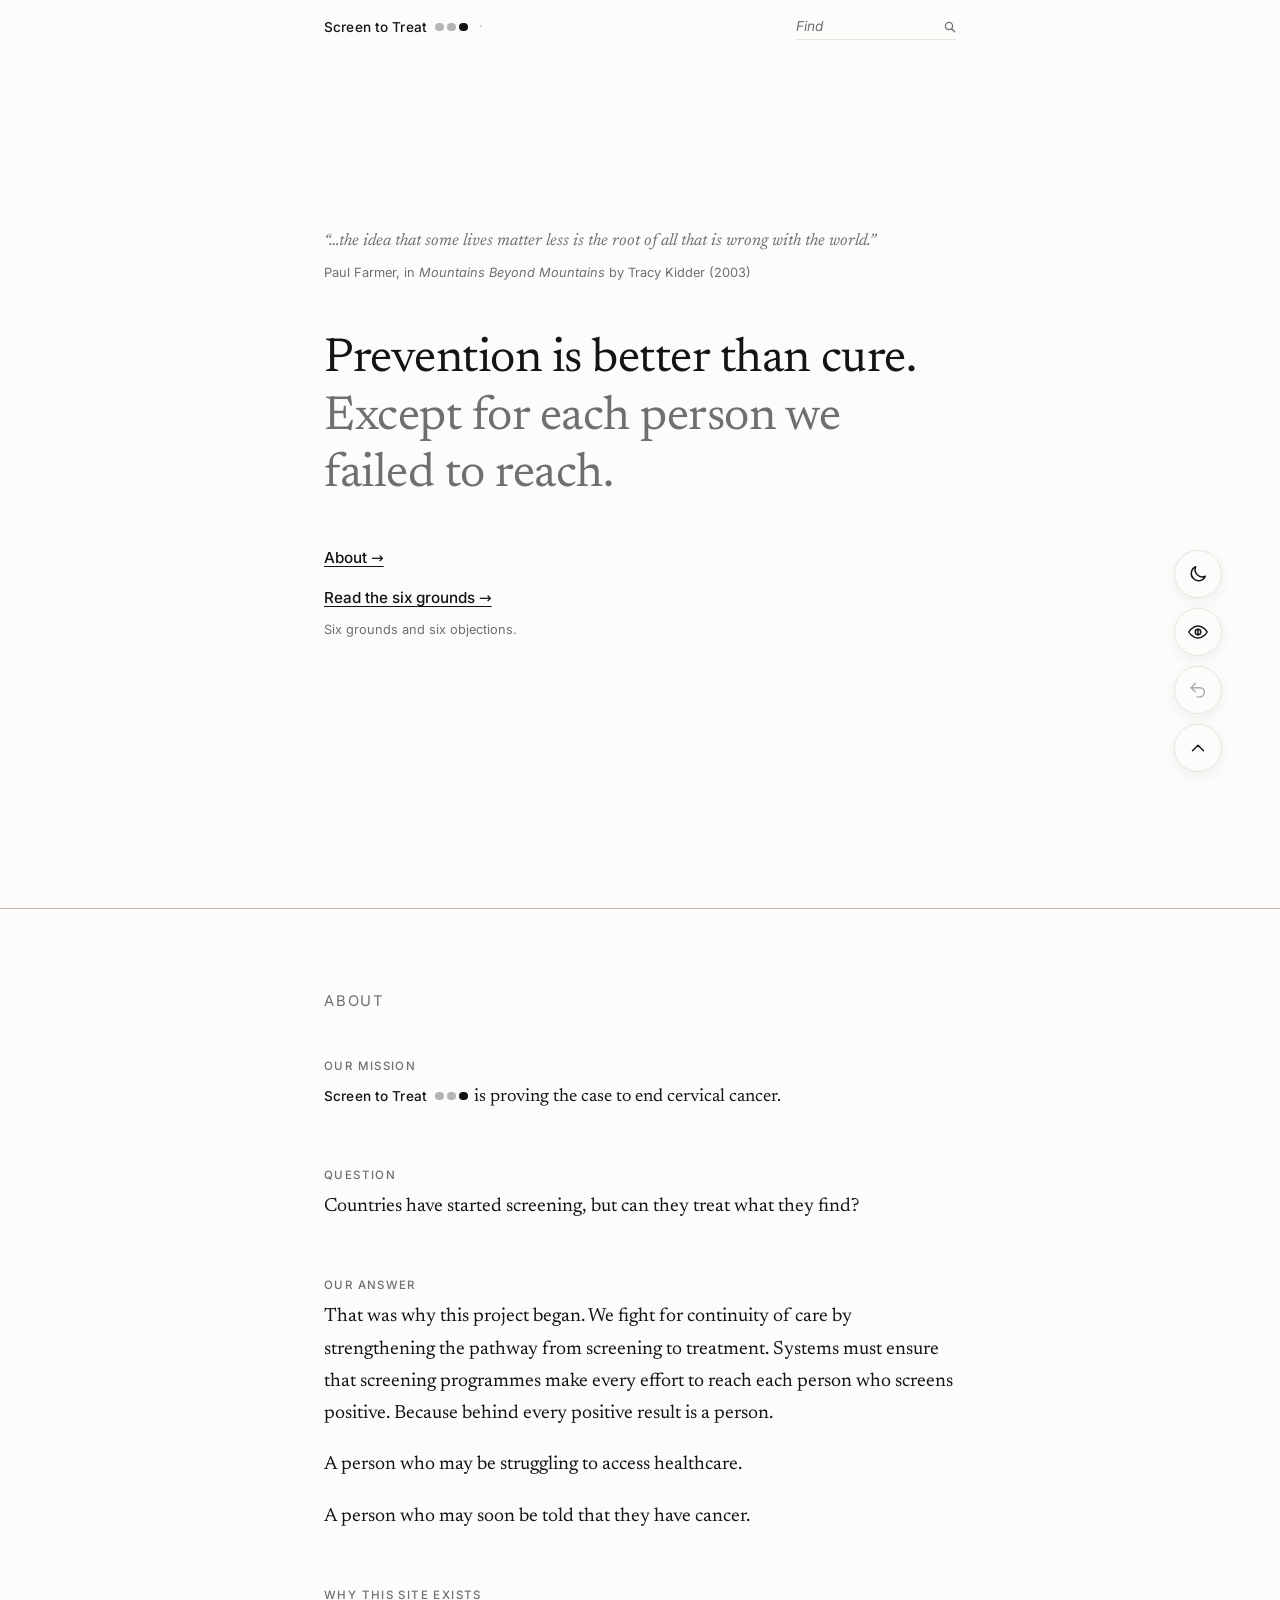
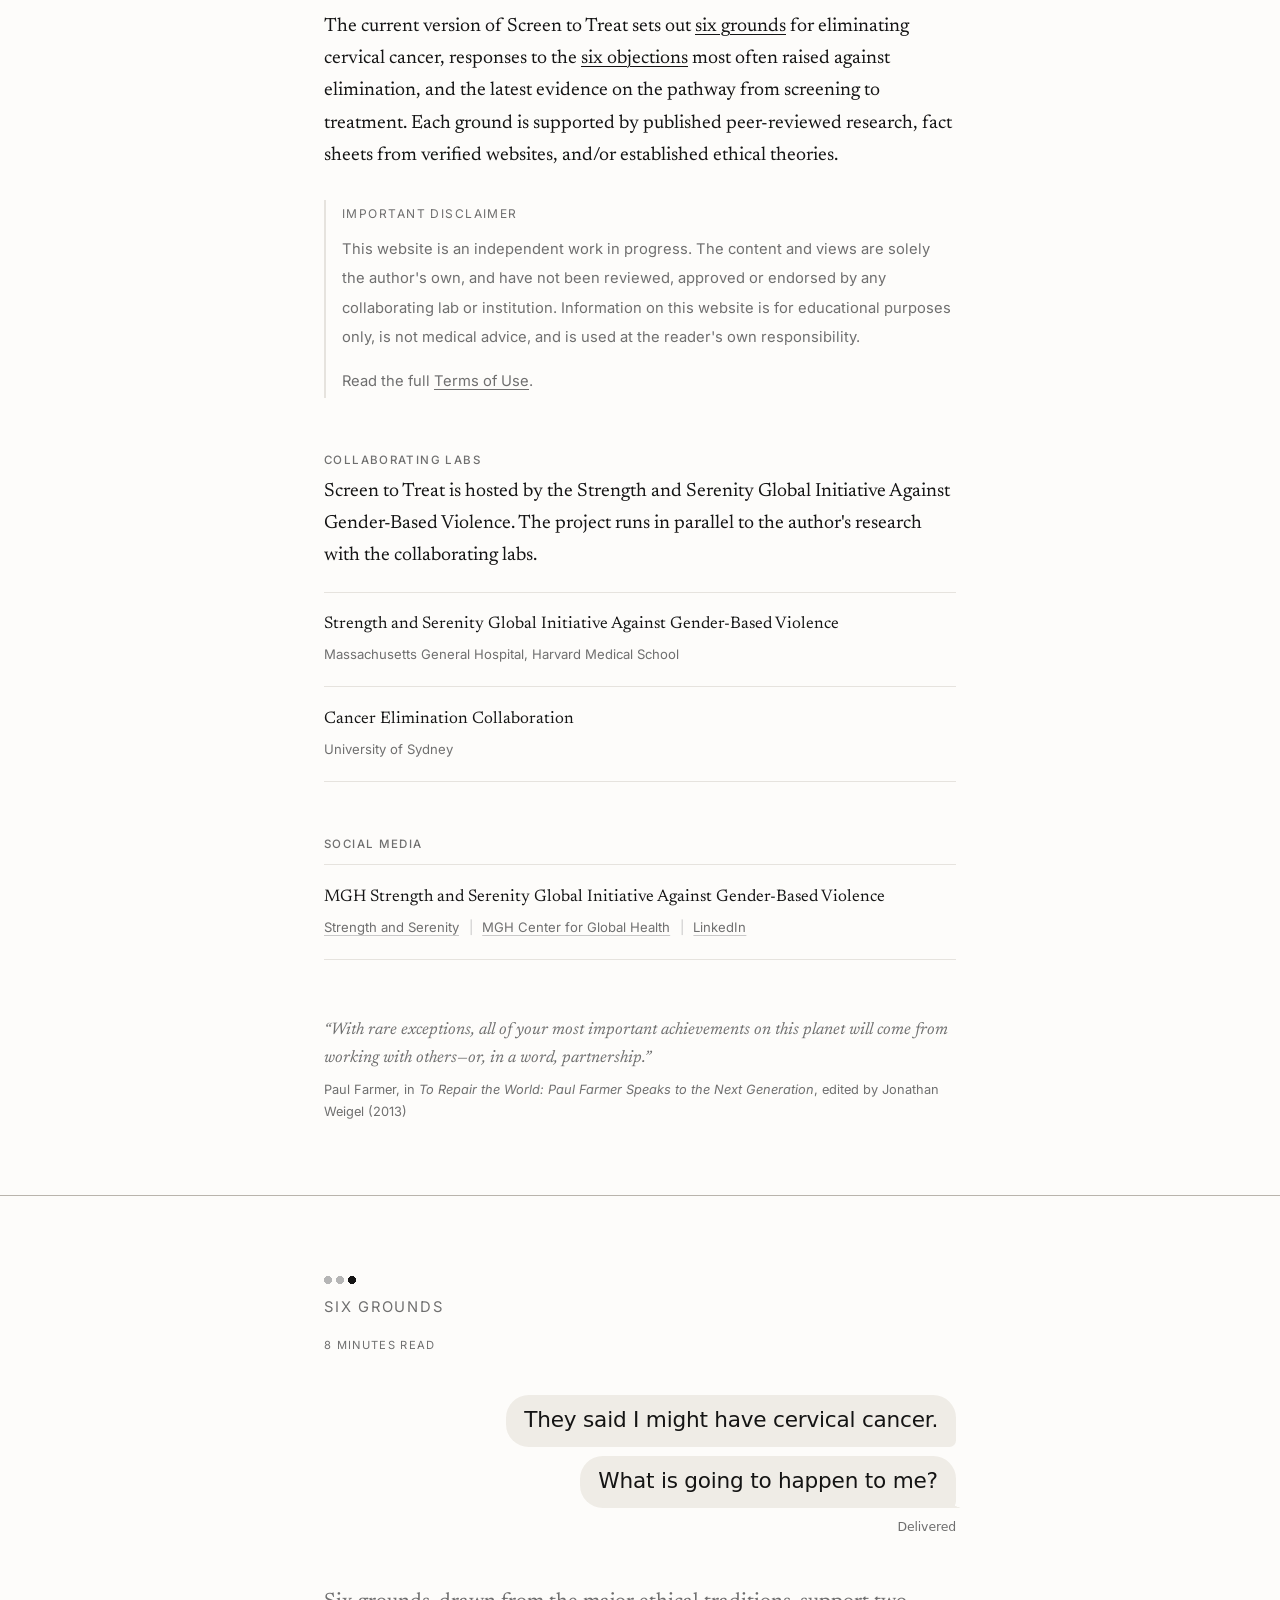
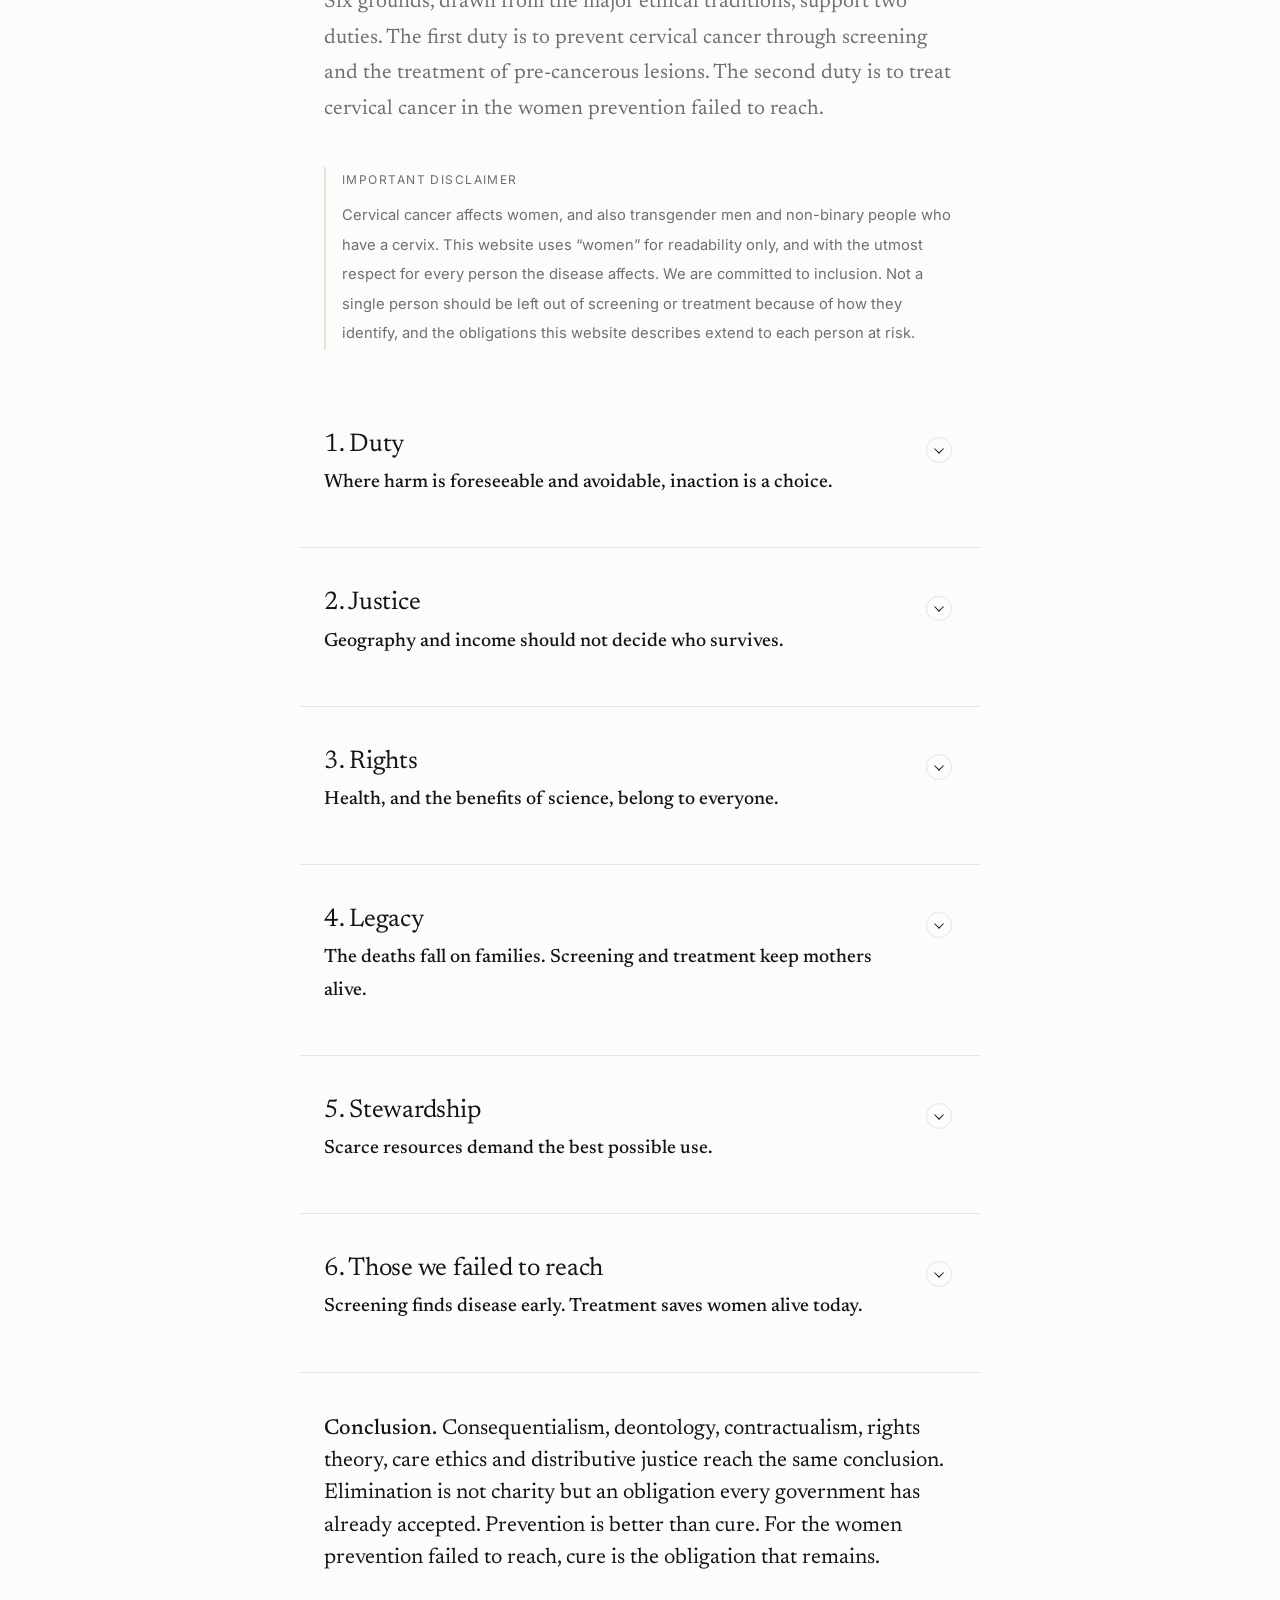
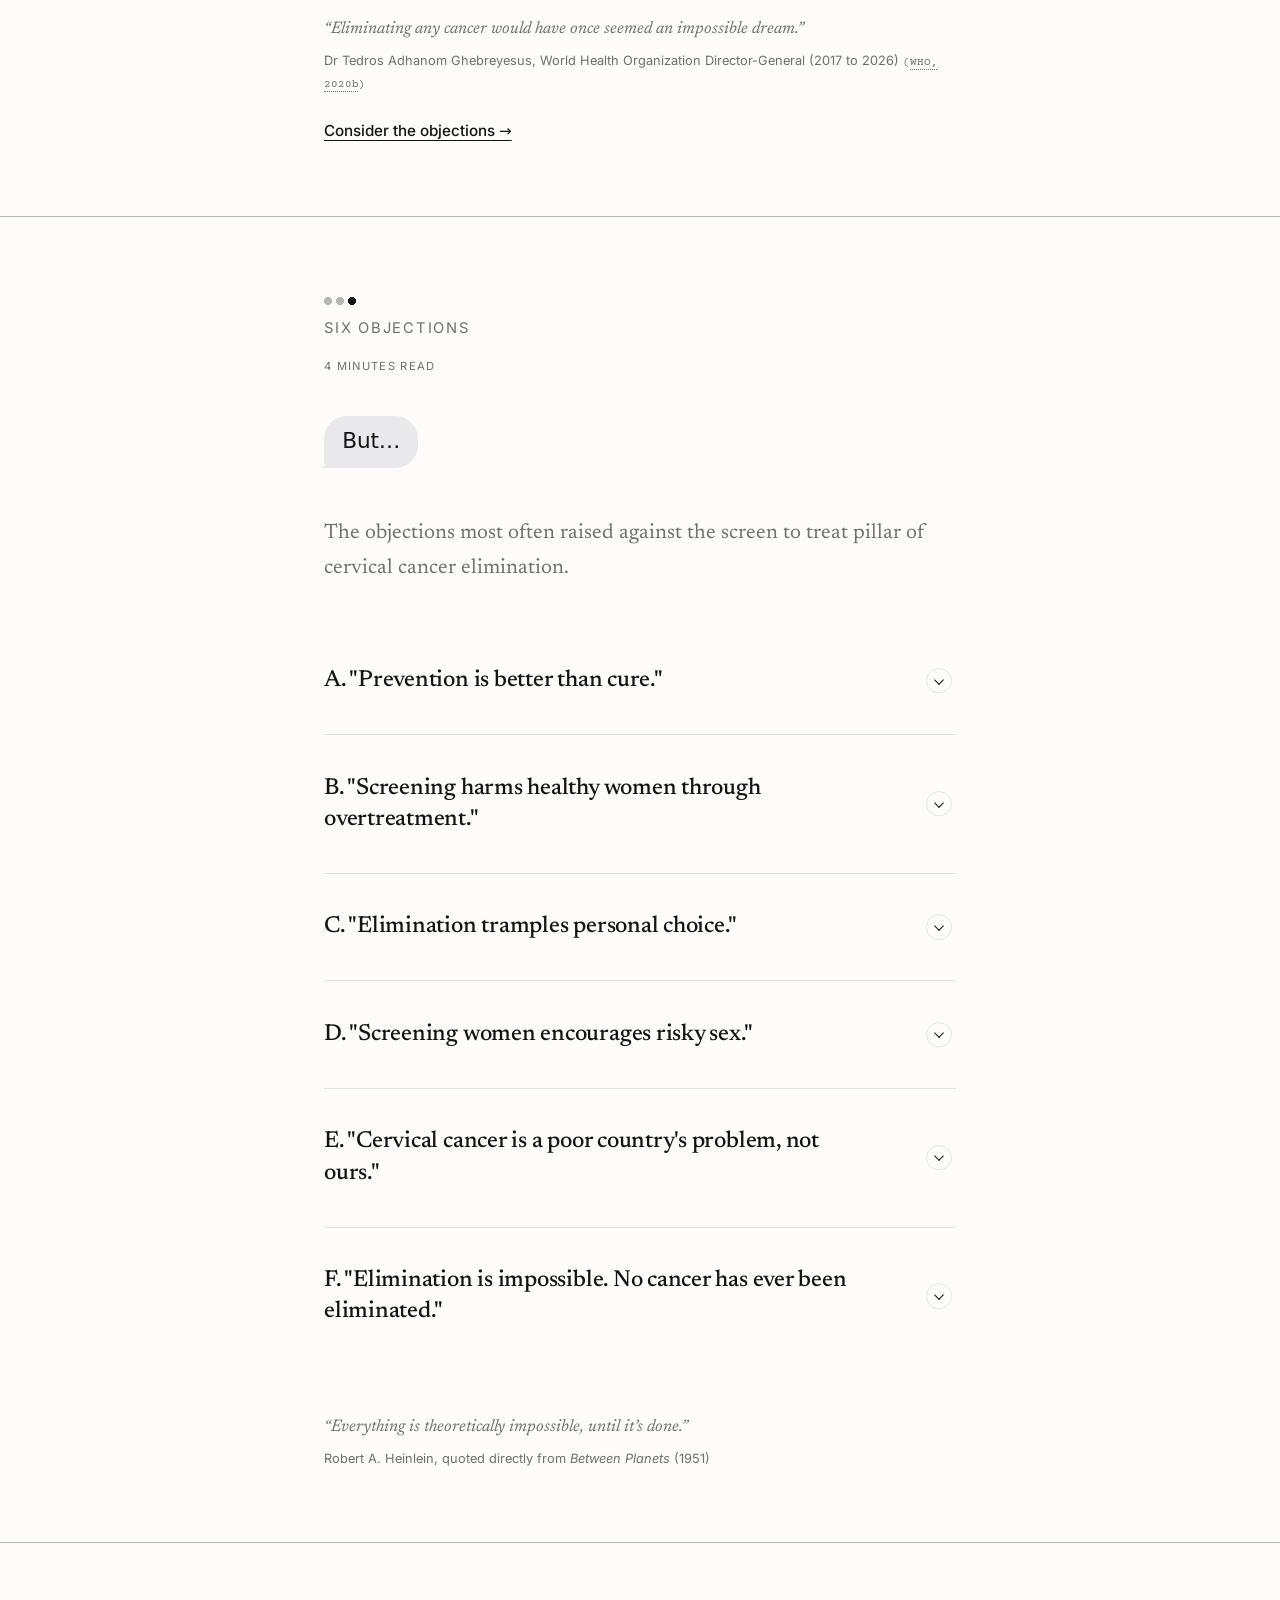
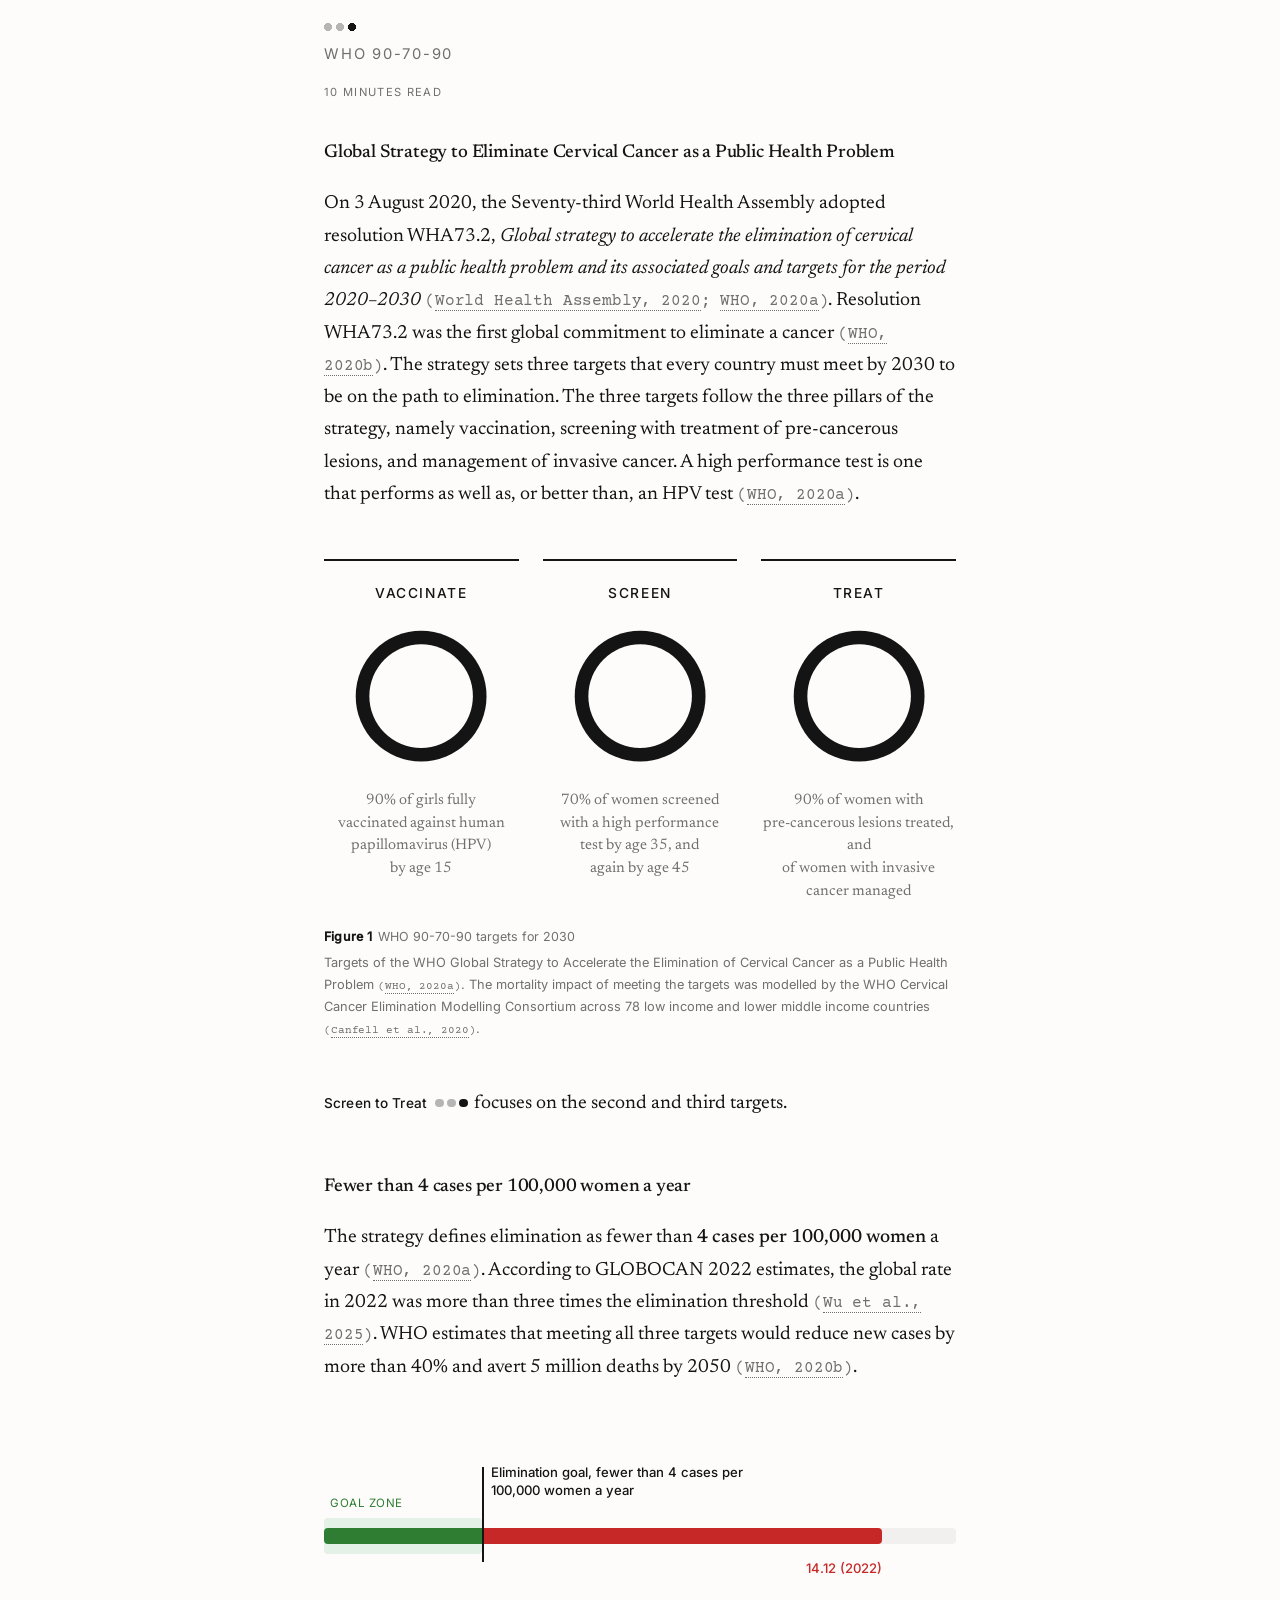
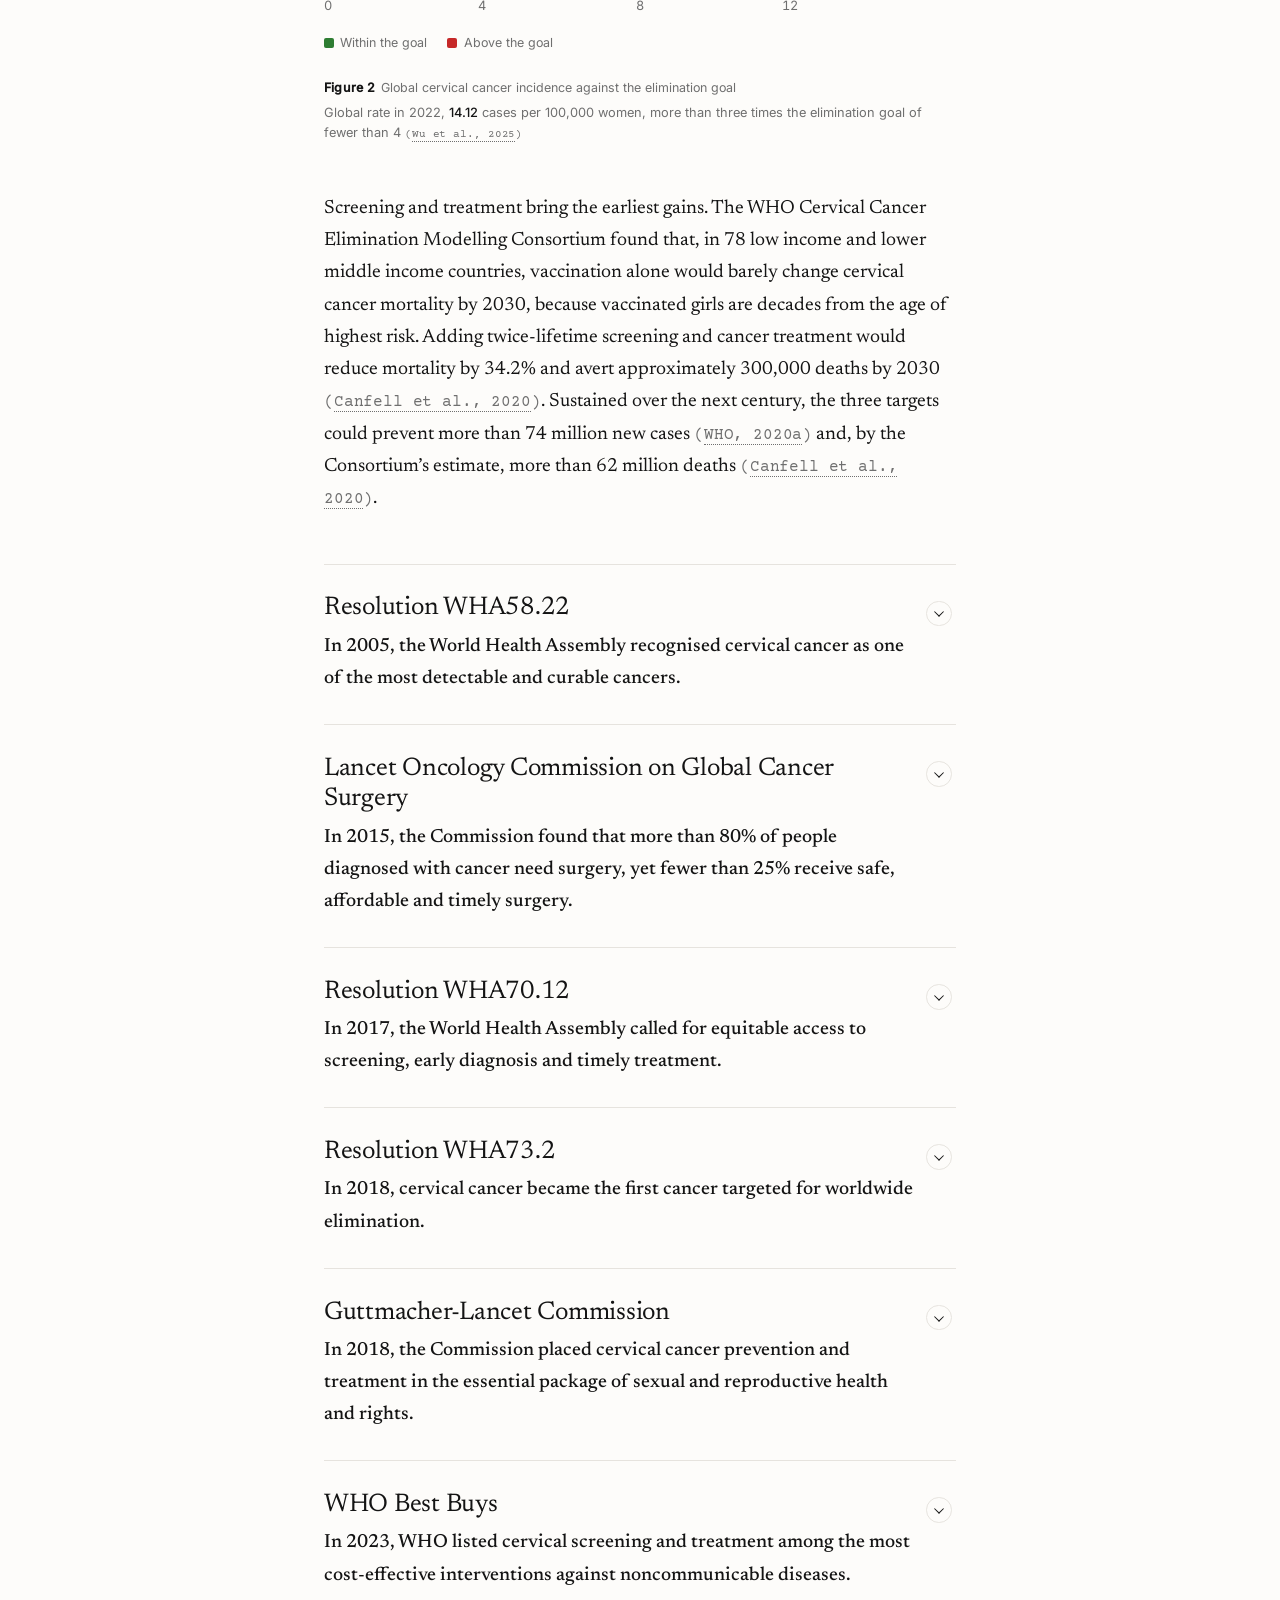
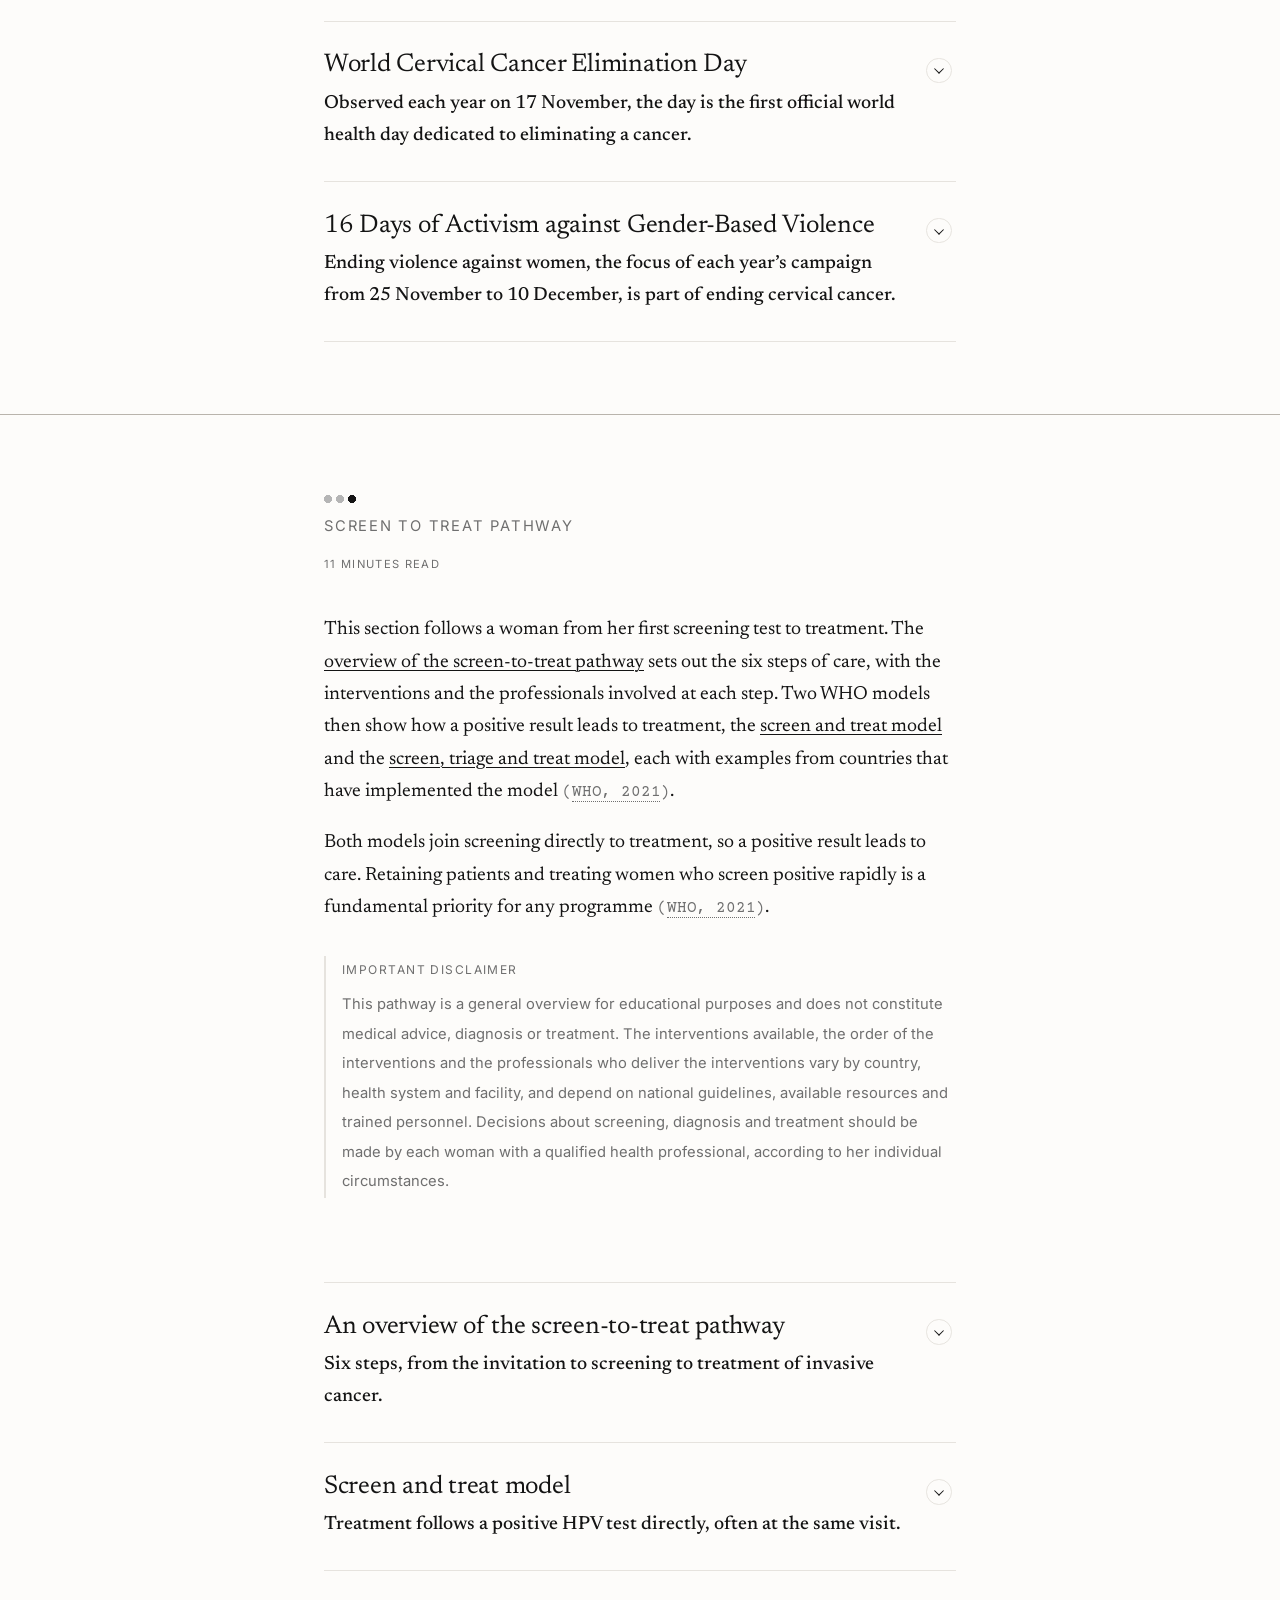
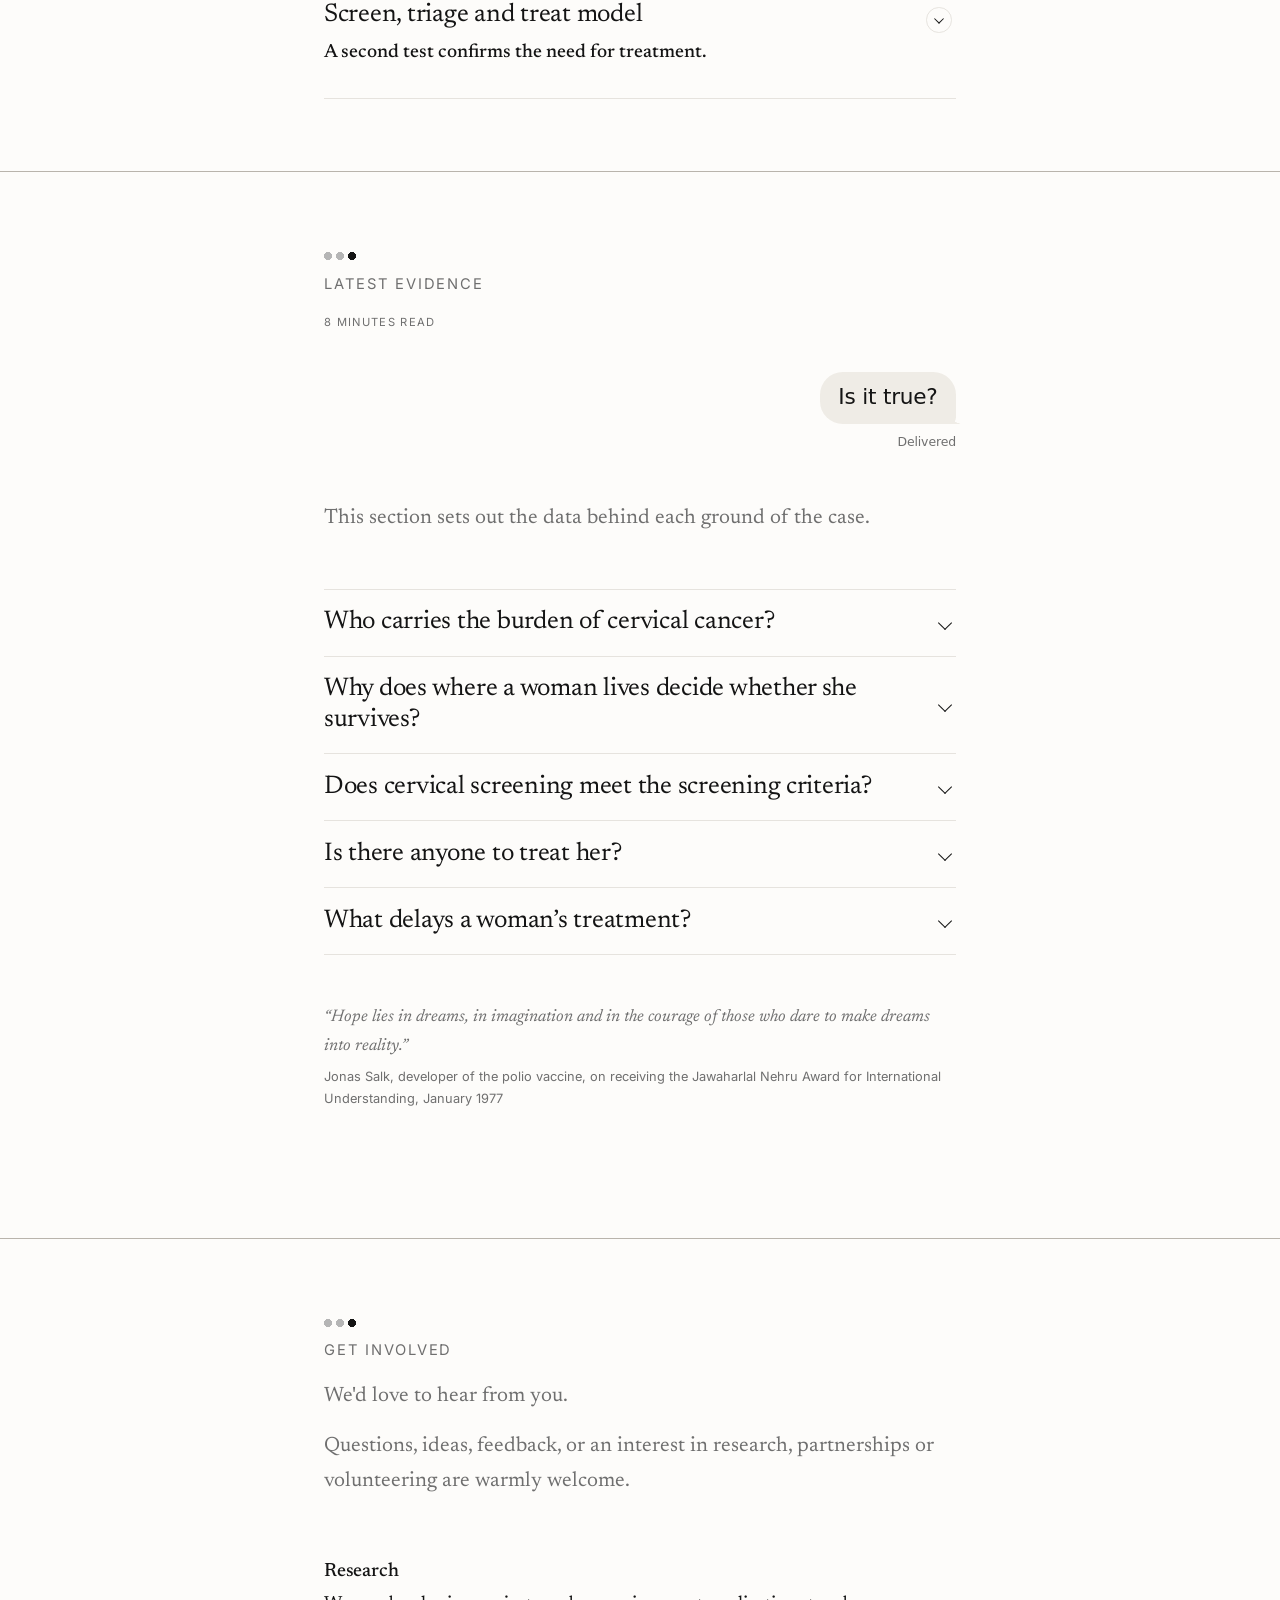
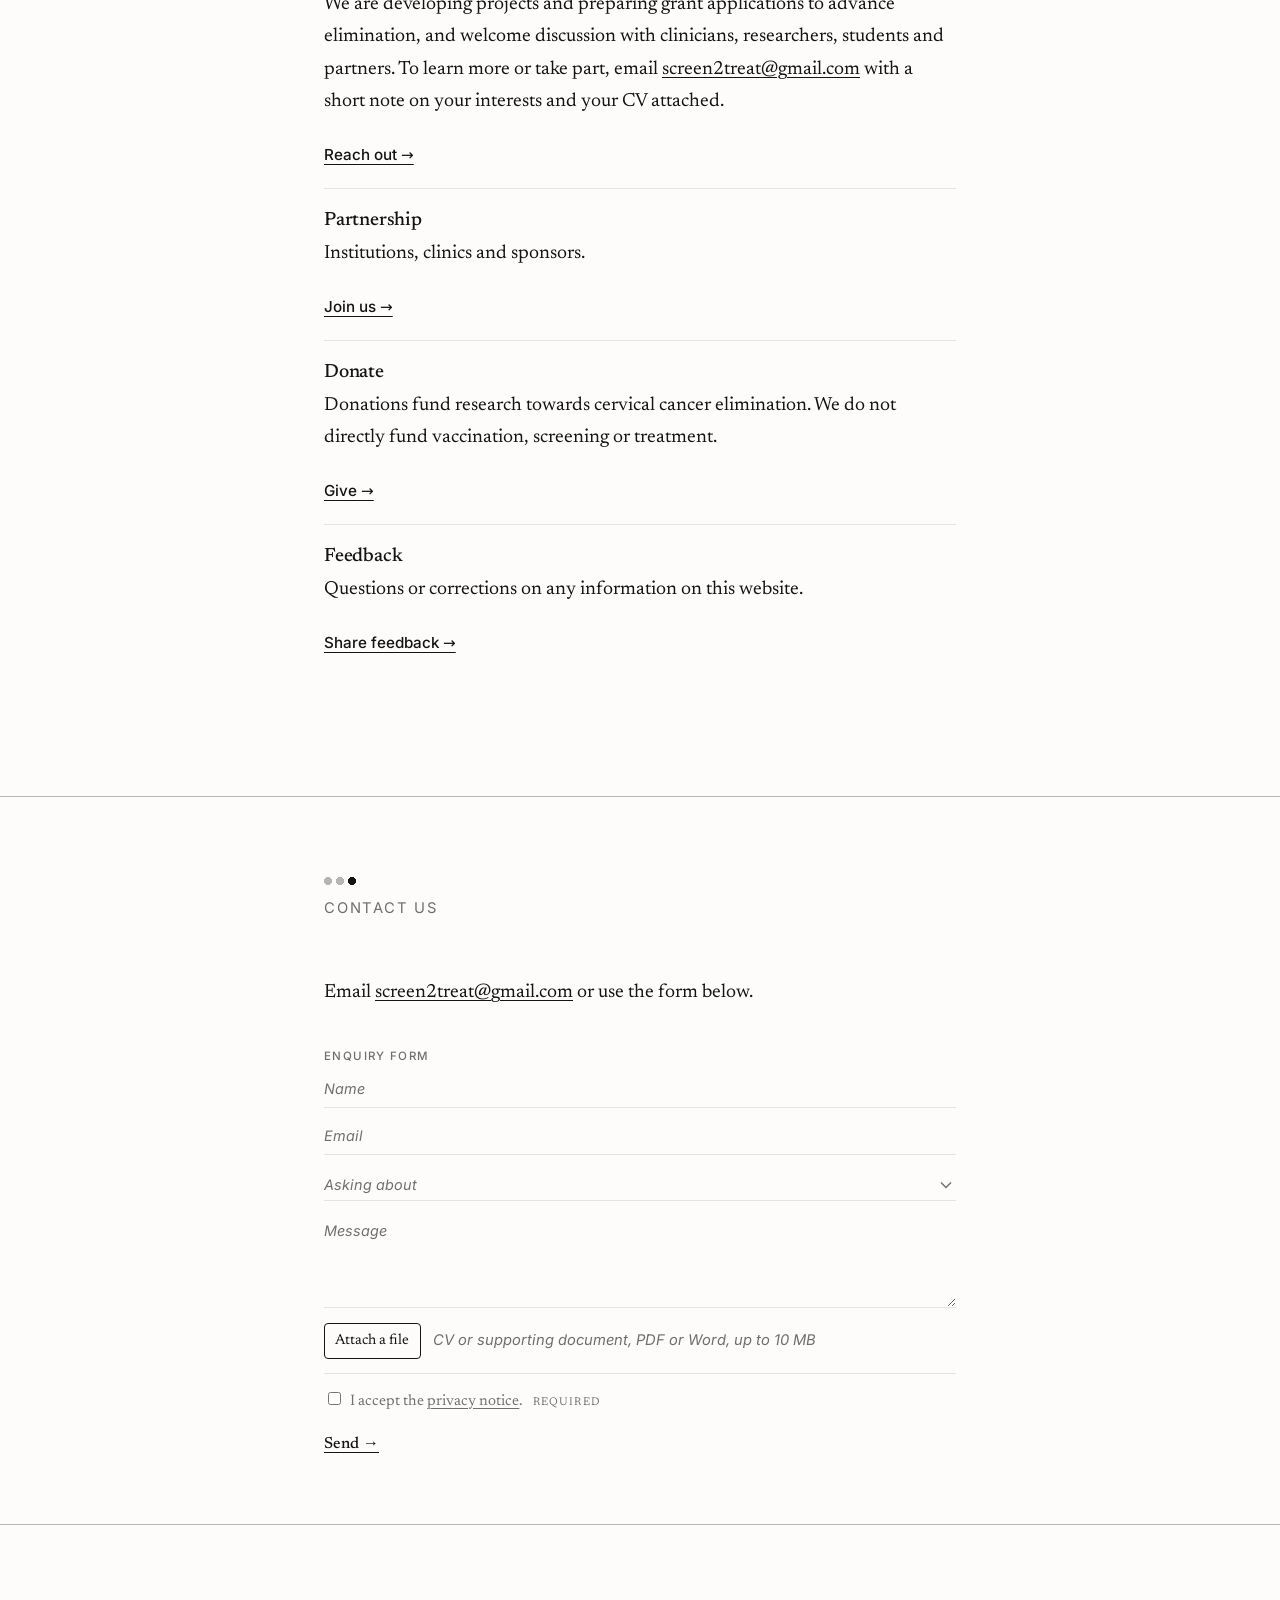
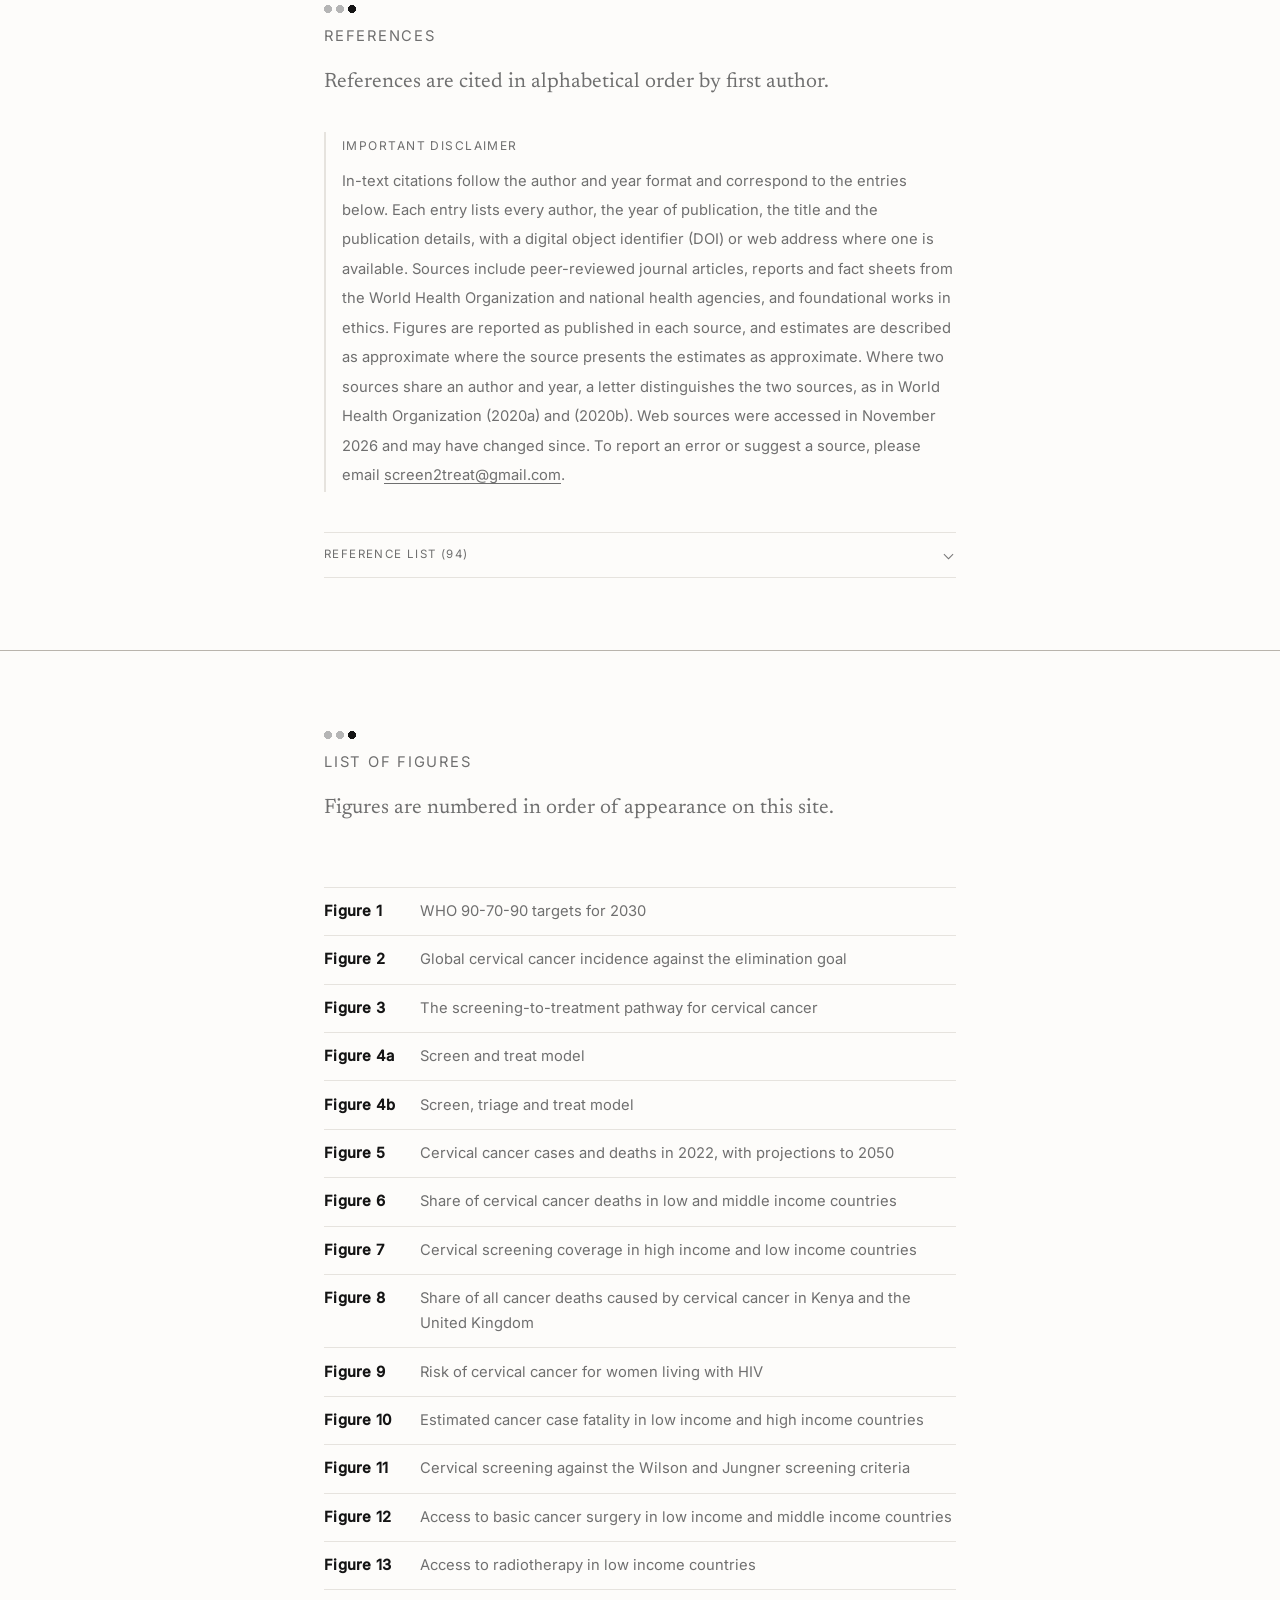
==== commit 4918f204: "Move Latest Evidence after Screen to Treat Pathway; renumber figures and reorder navigation Co-Autho" ====
--- a/index.html
+++ b/index.html
@@ -16,7 +16,7 @@
   <meta property="og:image:height" content="630">
   <meta property="og:image:alt" content="Screen to Treat logo with the line Prevention is better than cure. Except for each person we failed to reach.">
   <meta name="twitter:card" content="summary_large_image">
-  <link rel="stylesheet" href="assets/css/style.css?v=2611281518">
+  <link rel="stylesheet" href="assets/css/style.css?v=2611281520">
   <script>try{var t=localStorage.getItem("s2t-theme"),c=localStorage.getItem("s2t-palette");if(t==="dark")document.documentElement.setAttribute("data-theme","dark");if(c==="cvd")document.documentElement.setAttribute("data-palette","cvd");}catch(e){}</script>
 </head>
 <body>
@@ -242,139 +242,6 @@
     </section>
     </div>
 
-    <div class="page-block" id="evidence">
-    <section class="page-header cervical">
-      <div class="container">
-        <p class="eyebrow">Latest Evidence</p>
-        <h1 class="chat"><span class="bubble">Is it true?</span></h1>
-        <p class="chat-seen">Delivered</p>
-        <p class="lead">This section sets out the data behind each ground of the case.</p>
-      </div>
-    </section>
-
-    <section class="section">
-      <div class="container">
-        <details class="sec-drop"><summary><h2 id="burden">Who carries the burden of cervical cancer?</h2></summary>
-        <div class="grid">
-          <div class="card"><p class="stat">662,044</p><p class="stat-label">New cases worldwide in 2022, an age standardised rate of 14.12 per 100,000 women, and the fourth most common cancer in women <span class="cite">(Wu et al., 2025)</span>.</p></div>
-          <div class="card"><p class="stat">348,709</p><p class="stat-label">Deaths in 2022, a rate of 7.08 per 100,000 women <span class="cite">(Wu et al., 2025)</span>.</p></div>
-          <div class="card"><p class="stat">+56.8% · +80.7%</p><p class="stat-label">Projected rise in cases and deaths by 2050 if 2022 rates hold <span class="cite">(Wu et al., 2025)</span>.</p></div>
-        </div>
-        <figure class="viz wide" role="img" aria-label="Cases rise from 662,044 in 2022 to approximately 1.04 million projected in 2050. Deaths rise from 348,709 to approximately 630,000."><p class="viz-group">Cases</p><div class="hbar" title="2022, 662,044"><span class="hbar-label">2022</span><span class="hbar-track"><span class="hbar-fill " style="width:63.66%"></span></span><span class="hbar-value">662,044</span></div><div class="hbar" title="2050 projected, approximately 1.04 million"><span class="hbar-label">2050</span><span class="hbar-track"><span class="hbar-fill proj" style="width:99.82%"></span></span><span class="hbar-value">≈1.04 m</span></div><p class="viz-group">Deaths</p><div class="hbar" title="2022, 348,709"><span class="hbar-label">2022</span><span class="hbar-track"><span class="hbar-fill " style="width:33.53%"></span></span><span class="hbar-value">348,709</span></div><div class="hbar" title="2050 projected, approximately 630,000"><span class="hbar-label">2050</span><span class="hbar-track"><span class="hbar-fill proj" style="width:60.59%"></span></span><span class="hbar-value">≈630,000</span></div><p class="fig-label" id="fig-1"><span class="fig-num">Figure 1</span>Cervical cancer cases and deaths in 2022, with projections to 2050</p><figcaption>Solid bars show 2022 estimates. Outlined bars show 2050 projections if 2022 rates hold, calculated from the projected rises of 56.8% in cases and 80.7% in deaths <span class="cite">(Wu et al., 2025)</span>. The underlying 2022 estimates come from GLOBOCAN 2022 <span class="cite">(Bray et al., 2024)</span>.</figcaption></figure>
-              </details>
-      </div>
-    </section>
-
-    <section class="section">
-      <div class="container">
-        <details class="sec-drop"><summary><h2 id="inequity">Why does where a woman lives decide whether she survives?</h2></summary>
-        <div class="grid">
-          <div class="card"><p class="stat">~94%</p><p class="stat-label">Of deaths occur in low and middle income countries <span class="cite">(WHO, 2025a)</span>.</p><figure class="viz waffle" role="img" aria-label="Of every 100 cervical cancer deaths, approximately 94 occur in low and middle income countries and 6 in high income countries."><div class="waffle-grid" title="Approximately 94 of every 100 deaths occur in low and middle income countries"><span class="on"></span><span class="on"></span><span class="on"></span><span class="on"></span><span class="on"></span><span class="on"></span><span class="on"></span><span class="on"></span><span class="on"></span><span class="on"></span><span class="on"></span><span class="on"></span><span class="on"></span><span class="on"></span><span class="on"></span><span class="on"></span><span class="on"></span><span class="on"></span><span class="on"></span><span class="on"></span><span class="on"></span><span class="on"></span><span class="on"></span><span class="on"></span><span class="on"></span><span class="on"></span><span class="on"></span><span class="on"></span><span class="on"></span><span class="on"></span><span class="on"></span><span class="on"></span><span class="on"></span><span class="on"></span><span class="on"></span><span class="on"></span><span class="on"></span><span class="on"></span><span class="on"></span><span class="on"></span><span class="on"></span><span class="on"></span><span class="on"></span><span class="on"></span><span class="on"></span><span class="on"></span><span class="on"></span><span class="on"></span><span class="on"></span><span class="on"></span><span class="on"></span><span class="on"></span><span class="on"></span><span class="on"></span><span class="on"></span><span class="on"></span><span class="on"></span><span class="on"></span><span class="on"></span><span class="on"></span><span class="on"></span><span class="on"></span><span class="on"></span><span class="on"></span><span class="on"></span><span class="on"></span><span class="on"></span><span class="on"></span><span class="on"></span><span class="on"></span><span class="on"></span><span class="on"></span><span class="on"></span><span class="on"></span><span class="on"></span><span class="on"></span><span class="on"></span><span class="on"></span><span class="on"></span><span class="on"></span><span class="on"></span><span class="on"></span><span class="on"></span><span class="on"></span><span class="on"></span><span class="on"></span><span class="on"></span><span class="on"></span><span class="on"></span><span class="on"></span><span class="on"></span><span class="on"></span><span class="on"></span><span class="on"></span><span class="off"></span><span class="off"></span><span class="off"></span><span class="off"></span><span class="off"></span><span class="off"></span></div><p class="fig-label" id="fig-2"><span class="fig-num">Figure 2</span>Share of cervical cancer deaths in low and middle income countries</p><figcaption><span class="key on"></span>Low and middle income countries <span class="key off"></span>High income countries</figcaption></figure></div>
-          
-          <div class="card"><p class="stat">6× higher</p><p class="stat-label">Mortality rates in countries with a low Human Development Index than in countries with a very high Human Development Index <span class="cite">(Singh et al., 2023)</span>.</p></div>
-          <div class="card"><p class="stat">84% vs 11%</p><p class="stat-label">Women aged 30 to 49 ever screened, in high income versus low income countries <span class="cite">(Bruni et al., 2022)</span>.</p><figure class="viz screen-maps" aria-label="Maps comparing cervical screening coverage. In high income countries 84% of women aged 30 to 49 have ever been screened. In low income countries 11% have.">
-            <div class="smap" data-rate="84">
-              <p class="smap-head"><span class="smap-pct" data-target="84">84%</span> High income countries</p>
-              <svg viewBox="0 0 400 205" role="img" aria-label="Map of high income countries"><circle class="m-dot" cx="136" cy="9.2" r="1.7"/><circle class="m-dot" cx="138.2" cy="9.2" r="1.7"/><circle class="m-dot" cx="140.3" cy="9.2" r="1.7"/><circle class="m-dot" cx="142.5" cy="9.2" r="1.7"/><circle class="m-dot" cx="144.6" cy="9.2" r="1.7"/><circle class="m-dot" cx="146.8" cy="9.2" r="1.7"/><circle class="m-dot" cx="148.9" cy="9.2" r="1.7"/><circle class="m-dot" cx="151.1" cy="9.2" r="1.7"/><circle class="m-dot" cx="155.4" cy="9.2" r="1.7"/><circle class="m-dot" cx="157.5" cy="9.2" r="1.7"/><circle class="m-dot" cx="159.7" cy="9.2" r="1.7"/><circle class="m-dot" cx="161.8" cy="9.2" r="1.7"/><circle class="m-dot" cx="164" cy="9.2" r="1.7"/><circle class="m-dot" cx="166.1" cy="9.2" r="1.7"/><circle class="m-dot" cx="168.3" cy="9.2" r="1.7"/><circle class="m-dot" cx="170.4" cy="9.2" r="1.7"/><circle class="m-dot" cx="172.6" cy="9.2" r="1.7"/><circle class="m-dot" cx="174.7" cy="9.2" r="1.7"/><circle class="m-dot" cx="176.9" cy="9.2" r="1.7"/><circle class="m-dot" cx="179" cy="9.2" r="1.7"/><circle class="m-dot" cx="181.2" cy="9.2" r="1.7"/><circle class="m-dot" cx="183.3" cy="9.2" r="1.7"/><circle class="m-dot" cx="185.5" cy="9.2" r="1.7"/><circle class="m-dot" cx="187.6" cy="9.2" r="1.7"/><circle class="m-dot" cx="211.3" cy="9.2" r="1.7"/><circle class="m-dot" cx="213.4" cy="9.2" r="1.7"/><circle class="m-dot" cx="215.6" cy="9.2" r="1.7"/><circle class="m-dot" cx="217.7" cy="9.2" r="1.7"/><circle class="m-dot" cx="262.9" cy="9.2" r="1.7"/><circle class="m-dot" cx="265" cy="9.2" r="1.7"/><circle class="m-dot" cx="116.6" cy="10.7" r="1.7"/><circle class="m-dot" cx="118.8" cy="10.7" r="1.7"/><circle class="m-dot" cx="134.3" cy="10.7" r="1.7"/><circle class="m-dot" cx="138.7" cy="10.7" r="1.7"/><circle class="m-dot" cx="140.9" cy="10.7" r="1.7"/><circle class="m-dot" cx="143.1" cy="10.7" r="1.7"/><circle class="m-dot" cx="145.3" cy="10.7" r="1.7"/><circle class="m-dot" cx="152" cy="10.7" r="1.7"/><circle class="m-dot" cx="154.2" cy="10.7" r="1.7"/><circle class="m-dot" cx="156.4" cy="10.7" r="1.7"/><circle class="m-dot" cx="158.6" cy="10.7" r="1.7"/><circle class="m-dot" cx="160.8" cy="10.7" r="1.7"/><circle class="m-dot" cx="163" cy="10.7" r="1.7"/><circle class="m-dot" cx="165.2" cy="10.7" r="1.7"/><circle class="m-dot" cx="167.4" cy="10.7" r="1.7"/><circle class="m-dot" cx="169.6" cy="10.7" r="1.7"/><circle class="m-dot" cx="171.8" cy="10.7" r="1.7"/><circle class="m-dot" cx="174" cy="10.7" r="1.7"/><circle class="m-dot" cx="176.3" cy="10.7" r="1.7"/><circle class="m-dot" cx="178.5" cy="10.7" r="1.7"/><circle class="m-dot" cx="180.7" cy="10.7" r="1.7"/><circle class="m-dot" cx="182.9" cy="10.7" r="1.7"/><circle class="m-dot" cx="185.1" cy="10.7" r="1.7"/><circle class="m-dot" cx="211.6" cy="10.7" r="1.7"/><circle class="m-dot" cx="246.9" cy="10.7" r="1.7"/><circle class="m-dot" cx="271.2" cy="10.7" r="1.7"/><circle class="m-dot" cx="273.4" cy="10.7" r="1.7"/><circle class="m-dot" cx="111.7" cy="12.6" r="1.7"/><circle class="m-dot" cx="114" cy="12.6" r="1.7"/><circle class="m-dot" cx="116.3" cy="12.6" r="1.7"/><circle class="m-dot" cx="130" cy="12.6" r="1.7"/><circle class="m-dot" cx="132.2" cy="12.6" r="1.7"/><circle class="m-dot" cx="134.5" cy="12.6" r="1.7"/><circle class="m-dot" cx="141.3" cy="12.6" r="1.7"/><circle class="m-dot" cx="143.6" cy="12.6" r="1.7"/><circle class="m-dot" cx="161.8" cy="12.6" r="1.7"/><circle class="m-dot" cx="164.1" cy="12.6" r="1.7"/><circle class="m-dot" cx="166.4" cy="12.6" r="1.7"/><circle class="m-dot" cx="168.7" cy="12.6" r="1.7"/><circle class="m-dot" cx="171" cy="12.6" r="1.7"/><circle class="m-dot" cx="173.2" cy="12.6" r="1.7"/><circle class="m-dot" cx="175.5" cy="12.6" r="1.7"/><circle class="m-dot" cx="177.8" cy="12.6" r="1.7"/><circle class="m-dot" cx="180.1" cy="12.6" r="1.7"/><circle class="m-dot" cx="182.3" cy="12.6" r="1.7"/><circle class="m-dot" cx="184.6" cy="12.6" r="1.7"/><circle class="m-dot" cx="239.3" cy="12.6" r="1.7"/><circle class="m-dot" cx="257.5" cy="12.6" r="1.7"/><circle class="m-dot" cx="259.8" cy="12.6" r="1.7"/><circle class="m-dot" cx="262.1" cy="12.6" r="1.7"/><circle class="m-dot" cx="264.4" cy="12.6" r="1.7"/><circle class="m-dot" cx="266.6" cy="12.6" r="1.7"/><circle class="m-dot" cx="268.9" cy="12.6" r="1.7"/><circle class="m-dot" cx="271.2" cy="12.6" r="1.7"/><circle class="m-dot" cx="273.5" cy="12.6" r="1.7"/><circle class="m-dot" cx="275.7" cy="12.6" r="1.7"/><circle class="m-dot" cx="278" cy="12.6" r="1.7"/><circle class="m-dot" cx="280.3" cy="12.6" r="1.7"/><circle class="m-dot" cx="282.6" cy="12.6" r="1.7"/><circle class="m-dot" cx="300.8" cy="12.6" r="1.7"/><circle class="m-dot" cx="82.9" cy="14.8" r="1.7"/><circle class="m-dot" cx="85.2" cy="14.8" r="1.7"/><circle class="m-dot" cx="87.6" cy="14.8" r="1.7"/><circle class="m-dot" cx="89.9" cy="14.8" r="1.7"/><circle class="m-dot" cx="118.2" cy="14.8" r="1.7"/><circle class="m-dot" cx="120.5" cy="14.8" r="1.7"/><circle class="m-dot" cx="122.9" cy="14.8" r="1.7"/><circle class="m-dot" cx="130" cy="14.8" r="1.7"/><circle class="m-dot" cx="132.3" cy="14.8" r="1.7"/><circle class="m-dot" cx="137" cy="14.8" r="1.7"/><circle class="m-dot" cx="139.4" cy="14.8" r="1.7"/><circle class="m-dot" cx="141.7" cy="14.8" r="1.7"/><circle class="m-dot" cx="144.1" cy="14.8" r="1.7"/><circle class="m-dot" cx="146.4" cy="14.8" r="1.7"/><circle class="m-dot" cx="148.8" cy="14.8" r="1.7"/><circle class="m-dot" cx="160.6" cy="14.8" r="1.7"/><circle class="m-dot" cx="162.9" cy="14.8" r="1.7"/><circle class="m-dot" cx="165.3" cy="14.8" r="1.7"/><circle class="m-dot" cx="167.6" cy="14.8" r="1.7"/><circle class="m-dot" cx="170" cy="14.8" r="1.7"/><circle class="m-dot" cx="172.3" cy="14.8" r="1.7"/><circle class="m-dot" cx="174.7" cy="14.8" r="1.7"/><circle class="m-dot" cx="177" cy="14.8" r="1.7"/><circle class="m-dot" cx="179.4" cy="14.8" r="1.7"/><circle class="m-dot" cx="219.4" cy="14.8" r="1.7"/><circle class="m-dot" cx="221.8" cy="14.8" r="1.7"/><circle class="m-dot" cx="250" cy="14.8" r="1.7"/><circle class="m-dot" cx="252.4" cy="14.8" r="1.7"/><circle class="m-dot" cx="254.7" cy="14.8" r="1.7"/><circle class="m-dot" cx="257.1" cy="14.8" r="1.7"/><circle class="m-dot" cx="259.5" cy="14.8" r="1.7"/><circle class="m-dot" cx="261.8" cy="14.8" r="1.7"/><circle class="m-dot" cx="264.2" cy="14.8" r="1.7"/><circle class="m-dot" cx="266.5" cy="14.8" r="1.7"/><circle class="m-dot" cx="268.9" cy="14.8" r="1.7"/><circle class="m-dot" cx="271.2" cy="14.8" r="1.7"/><circle class="m-dot" cx="273.6" cy="14.8" r="1.7"/><circle class="m-dot" cx="275.9" cy="14.8" r="1.7"/><circle class="m-dot" cx="278.3" cy="14.8" r="1.7"/><circle class="m-dot" cx="280.6" cy="14.8" r="1.7"/><circle class="m-dot" cx="283" cy="14.8" r="1.7"/><circle class="m-dot" cx="285.4" cy="14.8" r="1.7"/><circle class="m-dot" cx="287.7" cy="14.8" r="1.7"/><circle class="m-dot" cx="290.1" cy="14.8" r="1.7"/><circle class="m-dot" cx="292.4" cy="14.8" r="1.7"/><circle class="m-dot" cx="294.8" cy="14.8" r="1.7"/><circle class="m-dot" cx="297.1" cy="14.8" r="1.7"/><circle class="m-dot" cx="299.5" cy="14.8" r="1.7"/><circle class="m-dot" cx="301.8" cy="14.8" r="1.7"/><circle class="m-dot" cx="304.2" cy="14.8" r="1.7"/><circle class="m-dot" cx="306.5" cy="14.8" r="1.7"/><circle class="m-dot" cx="308.9" cy="14.8" r="1.7"/><circle class="m-dot" cx="311.3" cy="14.8" r="1.7"/><circle class="m-dot" cx="313.6" cy="14.8" r="1.7"/><circle class="m-dot" cx="316" cy="14.8" r="1.7"/><circle class="m-dot" cx="64.2" cy="17.2" r="1.7"/><circle class="m-dot" cx="66.6" cy="17.2" r="1.7"/><circle class="m-dot" cx="76.4" cy="17.2" r="1.7"/><circle class="m-dot" cx="78.8" cy="17.2" r="1.7"/><circle class="m-dot" cx="81.2" cy="17.2" r="1.7"/><circle class="m-dot" cx="83.7" cy="17.2" r="1.7"/><circle class="m-dot" cx="86.1" cy="17.2" r="1.7"/><circle class="m-dot" cx="88.5" cy="17.2" r="1.7"/><circle class="m-dot" cx="91" cy="17.2" r="1.7"/><circle class="m-dot" cx="93.4" cy="17.2" r="1.7"/><circle class="m-dot" cx="95.9" cy="17.2" r="1.7"/><circle class="m-dot" cx="98.3" cy="17.2" r="1.7"/><circle class="m-dot" cx="100.7" cy="17.2" r="1.7"/><circle class="m-dot" cx="103.2" cy="17.2" r="1.7"/><circle class="m-dot" cx="105.6" cy="17.2" r="1.7"/><circle class="m-dot" cx="108" cy="17.2" r="1.7"/><circle class="m-dot" cx="110.5" cy="17.2" r="1.7"/><circle class="m-dot" cx="112.9" cy="17.2" r="1.7"/><circle class="m-dot" cx="115.3" cy="17.2" r="1.7"/><circle class="m-dot" cx="117.8" cy="17.2" r="1.7"/><circle class="m-dot" cx="120.2" cy="17.2" r="1.7"/><circle class="m-dot" cx="122.7" cy="17.2" r="1.7"/><circle class="m-dot" cx="125.1" cy="17.2" r="1.7"/><circle class="m-dot" cx="127.5" cy="17.2" r="1.7"/><circle class="m-dot" cx="130" cy="17.2" r="1.7"/><circle class="m-dot" cx="132.4" cy="17.2" r="1.7"/><circle class="m-dot" cx="134.8" cy="17.2" r="1.7"/><circle class="m-dot" cx="137.3" cy="17.2" r="1.7"/><circle class="m-dot" cx="142.1" cy="17.2" r="1.7"/><circle class="m-dot" cx="147" cy="17.2" r="1.7"/><circle class="m-dot" cx="149.5" cy="17.2" r="1.7"/><circle class="m-dot" cx="159.2" cy="17.2" r="1.7"/><circle class="m-dot" cx="161.6" cy="17.2" r="1.7"/><circle class="m-dot" cx="164.1" cy="17.2" r="1.7"/><circle class="m-dot" cx="166.5" cy="17.2" r="1.7"/><circle class="m-dot" cx="168.9" cy="17.2" r="1.7"/><circle class="m-dot" cx="171.4" cy="17.2" r="1.7"/><circle class="m-dot" cx="173.8" cy="17.2" r="1.7"/><circle class="m-dot" cx="212.8" cy="17.2" r="1.7"/><circle class="m-dot" cx="215.2" cy="17.2" r="1.7"/><circle class="m-dot" cx="217.7" cy="17.2" r="1.7"/><circle class="m-dot" cx="220.1" cy="17.2" r="1.7"/><circle class="m-dot" cx="222.5" cy="17.2" r="1.7"/><circle class="m-dot" cx="225" cy="17.2" r="1.7"/><circle class="m-dot" cx="227.4" cy="17.2" r="1.7"/><circle class="m-dot" cx="229.8" cy="17.2" r="1.7"/><circle class="m-dot" cx="237.2" cy="17.2" r="1.7"/><circle class="m-dot" cx="239.6" cy="17.2" r="1.7"/><circle class="m-dot" cx="242" cy="17.2" r="1.7"/><circle class="m-dot" cx="244.5" cy="17.2" r="1.7"/><circle class="m-dot" cx="246.9" cy="17.2" r="1.7"/><circle class="m-dot" cx="249.3" cy="17.2" r="1.7"/><circle class="m-dot" cx="251.8" cy="17.2" r="1.7"/><circle class="m-dot" cx="254.2" cy="17.2" r="1.7"/><circle class="m-dot" cx="256.6" cy="17.2" r="1.7"/><circle class="m-dot" cx="259.1" cy="17.2" r="1.7"/><circle class="m-dot" cx="261.5" cy="17.2" r="1.7"/><circle class="m-dot" cx="263.9" cy="17.2" r="1.7"/><circle class="m-dot" cx="266.4" cy="17.2" r="1.7"/><circle class="m-dot" cx="268.8" cy="17.2" r="1.7"/><circle class="m-dot" cx="271.3" cy="17.2" r="1.7"/><circle class="m-dot" cx="273.7" cy="17.2" r="1.7"/><circle class="m-dot" cx="276.1" cy="17.2" r="1.7"/><circle class="m-dot" cx="278.6" cy="17.2" r="1.7"/><circle class="m-dot" cx="281" cy="17.2" r="1.7"/><circle class="m-dot" cx="283.4" cy="17.2" r="1.7"/><circle class="m-dot" cx="285.9" cy="17.2" r="1.7"/><circle class="m-dot" cx="288.3" cy="17.2" r="1.7"/><circle class="m-dot" cx="290.7" cy="17.2" r="1.7"/><circle class="m-dot" cx="293.2" cy="17.2" r="1.7"/><circle class="m-dot" cx="295.6" cy="17.2" r="1.7"/><circle class="m-dot" cx="298.1" cy="17.2" r="1.7"/><circle class="m-dot" cx="300.5" cy="17.2" r="1.7"/><circle class="m-dot" cx="302.9" cy="17.2" r="1.7"/><circle class="m-dot" cx="305.4" cy="17.2" r="1.7"/><circle class="m-dot" cx="307.8" cy="17.2" r="1.7"/><circle class="m-dot" cx="310.2" cy="17.2" r="1.7"/><circle class="m-dot" cx="312.7" cy="17.2" r="1.7"/><circle class="m-dot" cx="315.1" cy="17.2" r="1.7"/><circle class="m-dot" cx="317.5" cy="17.2" r="1.7"/><circle class="m-dot" cx="320" cy="17.2" r="1.7"/><circle class="m-dot" cx="322.4" cy="17.2" r="1.7"/><circle class="m-dot" cx="324.8" cy="17.2" r="1.7"/><circle class="m-dot" cx="327.3" cy="17.2" r="1.7"/><circle class="m-dot" cx="329.7" cy="17.2" r="1.7"/><circle class="m-dot" cx="332.2" cy="17.2" r="1.7"/><circle class="m-dot" cx="334.6" cy="17.2" r="1.7"/><circle class="m-dot" cx="337" cy="17.2" r="1.7"/><circle class="m-dot" cx="74.6" cy="20" r="1.7"/><circle class="m-dot" cx="77.2" cy="20" r="1.7"/><circle class="m-dot" cx="79.7" cy="20" r="1.7"/><circle class="m-dot" cx="82.2" cy="20" r="1.7"/><circle class="m-dot" cx="84.7" cy="20" r="1.7"/><circle class="m-dot" cx="87.2" cy="20" r="1.7"/><circle class="m-dot" cx="89.8" cy="20" r="1.7"/><circle class="m-dot" cx="92.3" cy="20" r="1.7"/><circle class="m-dot" cx="94.8" cy="20" r="1.7"/><circle class="m-dot" cx="97.3" cy="20" r="1.7"/><circle class="m-dot" cx="99.8" cy="20" r="1.7"/><circle class="m-dot" cx="102.4" cy="20" r="1.7"/><circle class="m-dot" cx="104.9" cy="20" r="1.7"/><circle class="m-dot" cx="107.4" cy="20" r="1.7"/><circle class="m-dot" cx="109.9" cy="20" r="1.7"/><circle class="m-dot" cx="112.4" cy="20" r="1.7"/><circle class="m-dot" cx="115" cy="20" r="1.7"/><circle class="m-dot" cx="117.5" cy="20" r="1.7"/><circle class="m-dot" cx="120" cy="20" r="1.7"/><circle class="m-dot" cx="122.5" cy="20" r="1.7"/><circle class="m-dot" cx="125" cy="20" r="1.7"/><circle class="m-dot" cx="127.6" cy="20" r="1.7"/><circle class="m-dot" cx="132.6" cy="20" r="1.7"/><circle class="m-dot" cx="135.1" cy="20" r="1.7"/><circle class="m-dot" cx="142.7" cy="20" r="1.7"/><circle class="m-dot" cx="145.2" cy="20" r="1.7"/><circle class="m-dot" cx="147.7" cy="20" r="1.7"/><circle class="m-dot" cx="160.3" cy="20" r="1.7"/><circle class="m-dot" cx="162.8" cy="20" r="1.7"/><circle class="m-dot" cx="165.4" cy="20" r="1.7"/><circle class="m-dot" cx="167.9" cy="20" r="1.7"/><circle class="m-dot" cx="183" cy="20" r="1.7"/><circle class="m-dot" cx="185.5" cy="20" r="1.7"/><circle class="m-dot" cx="208.2" cy="20" r="1.7"/><circle class="m-dot" cx="210.7" cy="20" r="1.7"/><circle class="m-dot" cx="213.2" cy="20" r="1.7"/><circle class="m-dot" cx="215.7" cy="20" r="1.7"/><circle class="m-dot" cx="218.3" cy="20" r="1.7"/><circle class="m-dot" cx="220.8" cy="20" r="1.7"/><circle class="m-dot" cx="223.3" cy="20" r="1.7"/><circle class="m-dot" cx="225.8" cy="20" r="1.7"/><circle class="m-dot" cx="228.3" cy="20" r="1.7"/><circle class="m-dot" cx="230.9" cy="20" r="1.7"/><circle class="m-dot" cx="233.4" cy="20" r="1.7"/><circle class="m-dot" cx="235.9" cy="20" r="1.7"/><circle class="m-dot" cx="238.4" cy="20" r="1.7"/><circle class="m-dot" cx="240.9" cy="20" r="1.7"/><circle class="m-dot" cx="243.5" cy="20" r="1.7"/><circle class="m-dot" cx="246" cy="20" r="1.7"/><circle class="m-dot" cx="248.5" cy="20" r="1.7"/><circle class="m-dot" cx="251" cy="20" r="1.7"/><circle class="m-dot" cx="253.5" cy="20" r="1.7"/><circle class="m-dot" cx="256.1" cy="20" r="1.7"/><circle class="m-dot" cx="258.6" cy="20" r="1.7"/><circle class="m-dot" cx="261.1" cy="20" r="1.7"/><circle class="m-dot" cx="263.6" cy="20" r="1.7"/><circle class="m-dot" cx="266.1" cy="20" r="1.7"/><circle class="m-dot" cx="268.7" cy="20" r="1.7"/><circle class="m-dot" cx="271.2" cy="20" r="1.7"/><circle class="m-dot" cx="273.7" cy="20" r="1.7"/><circle class="m-dot" cx="276.2" cy="20" r="1.7"/><circle class="m-dot" cx="278.7" cy="20" r="1.7"/><circle class="m-dot" cx="281.3" cy="20" r="1.7"/><circle class="m-dot" cx="283.8" cy="20" r="1.7"/><circle class="m-dot" cx="286.3" cy="20" r="1.7"/><circle class="m-dot" cx="288.8" cy="20" r="1.7"/><circle class="m-dot" cx="291.3" cy="20" r="1.7"/><circle class="m-dot" cx="293.9" cy="20" r="1.7"/><circle class="m-dot" cx="296.4" cy="20" r="1.7"/><circle class="m-dot" cx="298.9" cy="20" r="1.7"/><circle class="m-dot" cx="301.4" cy="20" r="1.7"/><circle class="m-dot" cx="303.9" cy="20" r="1.7"/><circle class="m-dot" cx="306.5" cy="20" r="1.7"/><circle class="m-dot" cx="309" cy="20" r="1.7"/><circle class="m-dot" cx="311.5" cy="20" r="1.7"/><circle class="m-dot" cx="314" cy="20" r="1.7"/><circle class="m-dot" cx="316.5" cy="20" r="1.7"/><circle class="m-dot" cx="319.1" cy="20" r="1.7"/><circle class="m-dot" cx="321.6" cy="20" r="1.7"/><circle class="m-dot" cx="324.1" cy="20" r="1.7"/><circle class="m-dot" cx="326.6" cy="20" r="1.7"/><circle class="m-dot" cx="329.1" cy="20" r="1.7"/><circle class="m-dot" cx="331.7" cy="20" r="1.7"/><circle class="m-dot" cx="334.2" cy="20" r="1.7"/><circle class="m-dot" cx="336.7" cy="20" r="1.7"/><circle class="m-dot" cx="339.2" cy="20" r="1.7"/><circle class="m-dot" cx="67.8" cy="22.9" r="1.7"/><circle class="m-dot" cx="70.4" cy="22.9" r="1.7"/><circle class="m-dot" cx="73" cy="22.9" r="1.7"/><circle class="m-dot" cx="75.7" cy="22.9" r="1.7"/><circle class="m-dot" cx="78.3" cy="22.9" r="1.7"/><circle class="m-dot" cx="80.9" cy="22.9" r="1.7"/><circle class="m-dot" cx="83.5" cy="22.9" r="1.7"/><circle class="m-dot" cx="86.1" cy="22.9" r="1.7"/><circle class="m-dot" cx="88.7" cy="22.9" r="1.7"/><circle class="m-dot" cx="91.3" cy="22.9" r="1.7"/><circle class="m-dot" cx="93.9" cy="22.9" r="1.7"/><circle class="m-dot" cx="96.5" cy="22.9" r="1.7"/><circle class="m-dot" cx="99.1" cy="22.9" r="1.7"/><circle class="m-dot" cx="101.7" cy="22.9" r="1.7"/><circle class="m-dot" cx="104.3" cy="22.9" r="1.7"/><circle class="m-dot" cx="106.9" cy="22.9" r="1.7"/><circle class="m-dot" cx="109.5" cy="22.9" r="1.7"/><circle class="m-dot" cx="112.1" cy="22.9" r="1.7"/><circle class="m-dot" cx="114.7" cy="22.9" r="1.7"/><circle class="m-dot" cx="117.3" cy="22.9" r="1.7"/><circle class="m-dot" cx="119.9" cy="22.9" r="1.7"/><circle class="m-dot" cx="122.5" cy="22.9" r="1.7"/><circle class="m-dot" cx="138.2" cy="22.9" r="1.7"/><circle class="m-dot" cx="140.8" cy="22.9" r="1.7"/><circle class="m-dot" cx="143.4" cy="22.9" r="1.7"/><circle class="m-dot" cx="164.2" cy="22.9" r="1.7"/><circle class="m-dot" cx="205.9" cy="22.9" r="1.7"/><circle class="m-dot" cx="208.5" cy="22.9" r="1.7"/><circle class="m-dot" cx="211.1" cy="22.9" r="1.7"/><circle class="m-dot" cx="213.7" cy="22.9" r="1.7"/><circle class="m-dot" cx="218.9" cy="22.9" r="1.7"/><circle class="m-dot" cx="221.5" cy="22.9" r="1.7"/><circle class="m-dot" cx="224.1" cy="22.9" r="1.7"/><circle class="m-dot" cx="226.7" cy="22.9" r="1.7"/><circle class="m-dot" cx="229.3" cy="22.9" r="1.7"/><circle class="m-dot" cx="231.9" cy="22.9" r="1.7"/><circle class="m-dot" cx="234.5" cy="22.9" r="1.7"/><circle class="m-dot" cx="237.1" cy="22.9" r="1.7"/><circle class="m-dot" cx="239.7" cy="22.9" r="1.7"/><circle class="m-dot" cx="242.3" cy="22.9" r="1.7"/><circle class="m-dot" cx="244.9" cy="22.9" r="1.7"/><circle class="m-dot" cx="247.5" cy="22.9" r="1.7"/><circle class="m-dot" cx="250.1" cy="22.9" r="1.7"/><circle class="m-dot" cx="252.7" cy="22.9" r="1.7"/><circle class="m-dot" cx="255.3" cy="22.9" r="1.7"/><circle class="m-dot" cx="257.9" cy="22.9" r="1.7"/><circle class="m-dot" cx="260.5" cy="22.9" r="1.7"/><circle class="m-dot" cx="263.1" cy="22.9" r="1.7"/><circle class="m-dot" cx="265.8" cy="22.9" r="1.7"/><circle class="m-dot" cx="268.4" cy="22.9" r="1.7"/><circle class="m-dot" cx="271" cy="22.9" r="1.7"/><circle class="m-dot" cx="273.6" cy="22.9" r="1.7"/><circle class="m-dot" cx="276.2" cy="22.9" r="1.7"/><circle class="m-dot" cx="278.8" cy="22.9" r="1.7"/><circle class="m-dot" cx="281.4" cy="22.9" r="1.7"/><circle class="m-dot" cx="284" cy="22.9" r="1.7"/><circle class="m-dot" cx="286.6" cy="22.9" r="1.7"/><circle class="m-dot" cx="289.2" cy="22.9" r="1.7"/><circle class="m-dot" cx="291.8" cy="22.9" r="1.7"/><circle class="m-dot" cx="294.4" cy="22.9" r="1.7"/><circle class="m-dot" cx="297" cy="22.9" r="1.7"/><circle class="m-dot" cx="299.6" cy="22.9" r="1.7"/><circle class="m-dot" cx="302.2" cy="22.9" r="1.7"/><circle class="m-dot" cx="304.8" cy="22.9" r="1.7"/><circle class="m-dot" cx="307.4" cy="22.9" r="1.7"/><circle class="m-dot" cx="310" cy="22.9" r="1.7"/><circle class="m-dot" cx="312.6" cy="22.9" r="1.7"/><circle class="m-dot" cx="315.2" cy="22.9" r="1.7"/><circle class="m-dot" cx="317.8" cy="22.9" r="1.7"/><circle class="m-dot" cx="320.4" cy="22.9" r="1.7"/><circle class="m-dot" cx="323" cy="22.9" r="1.7"/><circle class="m-dot" cx="325.6" cy="22.9" r="1.7"/><circle class="m-dot" cx="333.5" cy="22.9" r="1.7"/><circle class="m-dot" cx="336.1" cy="22.9" r="1.7"/><circle class="m-dot" cx="338.7" cy="22.9" r="1.7"/><circle class="m-dot" cx="69" cy="26.1" r="1.7"/><circle class="m-dot" cx="71.7" cy="26.1" r="1.7"/><circle class="m-dot" cx="87.8" cy="26.1" r="1.7"/><circle class="m-dot" cx="90.5" cy="26.1" r="1.7"/><circle class="m-dot" cx="93.2" cy="26.1" r="1.7"/><circle class="m-dot" cx="95.9" cy="26.1" r="1.7"/><circle class="m-dot" cx="98.6" cy="26.1" r="1.7"/><circle class="m-dot" cx="101.2" cy="26.1" r="1.7"/><circle class="m-dot" cx="103.9" cy="26.1" r="1.7"/><circle class="m-dot" cx="106.6" cy="26.1" r="1.7"/><circle class="m-dot" cx="109.3" cy="26.1" r="1.7"/><circle class="m-dot" cx="112" cy="26.1" r="1.7"/><circle class="m-dot" cx="114.7" cy="26.1" r="1.7"/><circle class="m-dot" cx="117.4" cy="26.1" r="1.7"/><circle class="m-dot" cx="120.1" cy="26.1" r="1.7"/><circle class="m-dot" cx="136.2" cy="26.1" r="1.7"/><circle class="m-dot" cx="138.9" cy="26.1" r="1.7"/><circle class="m-dot" cx="141.6" cy="26.1" r="1.7"/><circle class="m-dot" cx="144.2" cy="26.1" r="1.7"/><circle class="m-dot" cx="146.9" cy="26.1" r="1.7"/><circle class="m-dot" cx="195.3" cy="26.1" r="1.7"/><circle class="m-dot" cx="198" cy="26.1" r="1.7"/><circle class="m-dot" cx="208.7" cy="26.1" r="1.7"/><circle class="m-dot" cx="211.4" cy="26.1" r="1.7"/><circle class="m-dot" cx="222.2" cy="26.1" r="1.7"/><circle class="m-dot" cx="224.9" cy="26.1" r="1.7"/><circle class="m-dot" cx="227.5" cy="26.1" r="1.7"/><circle class="m-dot" cx="230.2" cy="26.1" r="1.7"/><circle class="m-dot" cx="232.9" cy="26.1" r="1.7"/><circle class="m-dot" cx="235.6" cy="26.1" r="1.7"/><circle class="m-dot" cx="238.3" cy="26.1" r="1.7"/><circle class="m-dot" cx="241" cy="26.1" r="1.7"/><circle class="m-dot" cx="243.7" cy="26.1" r="1.7"/><circle class="m-dot" cx="246.4" cy="26.1" r="1.7"/><circle class="m-dot" cx="249" cy="26.1" r="1.7"/><circle class="m-dot" cx="251.7" cy="26.1" r="1.7"/><circle class="m-dot" cx="254.4" cy="26.1" r="1.7"/><circle class="m-dot" cx="257.1" cy="26.1" r="1.7"/><circle class="m-dot" cx="259.8" cy="26.1" r="1.7"/><circle class="m-dot" cx="262.5" cy="26.1" r="1.7"/><circle class="m-dot" cx="265.2" cy="26.1" r="1.7"/><circle class="m-dot" cx="267.9" cy="26.1" r="1.7"/><circle class="m-dot" cx="270.5" cy="26.1" r="1.7"/><circle class="m-dot" cx="273.2" cy="26.1" r="1.7"/><circle class="m-dot" cx="275.9" cy="26.1" r="1.7"/><circle class="m-dot" cx="278.6" cy="26.1" r="1.7"/><circle class="m-dot" cx="281.3" cy="26.1" r="1.7"/><circle class="m-dot" cx="284" cy="26.1" r="1.7"/><circle class="m-dot" cx="286.7" cy="26.1" r="1.7"/><circle class="m-dot" cx="289.3" cy="26.1" r="1.7"/><circle class="m-dot" cx="292" cy="26.1" r="1.7"/><circle class="m-dot" cx="294.7" cy="26.1" r="1.7"/><circle class="m-dot" cx="297.4" cy="26.1" r="1.7"/><circle class="m-dot" cx="300.1" cy="26.1" r="1.7"/><circle class="m-dot" cx="302.8" cy="26.1" r="1.7"/><circle class="m-dot" cx="305.5" cy="26.1" r="1.7"/><circle class="m-dot" cx="308.2" cy="26.1" r="1.7"/><circle class="m-dot" cx="310.8" cy="26.1" r="1.7"/><circle class="m-dot" cx="313.5" cy="26.1" r="1.7"/><circle class="m-dot" cx="316.2" cy="26.1" r="1.7"/><circle class="m-dot" cx="332.3" cy="26.1" r="1.7"/><circle class="m-dot" cx="335" cy="26.1" r="1.7"/><circle class="m-dot" cx="87.2" cy="29.4" r="1.7"/><circle class="m-dot" cx="90" cy="29.4" r="1.7"/><circle class="m-dot" cx="92.7" cy="29.4" r="1.7"/><circle class="m-dot" cx="95.5" cy="29.4" r="1.7"/><circle class="m-dot" cx="98.3" cy="29.4" r="1.7"/><circle class="m-dot" cx="101" cy="29.4" r="1.7"/><circle class="m-dot" cx="103.8" cy="29.4" r="1.7"/><circle class="m-dot" cx="106.6" cy="29.4" r="1.7"/><circle class="m-dot" cx="109.3" cy="29.4" r="1.7"/><circle class="m-dot" cx="112.1" cy="29.4" r="1.7"/><circle class="m-dot" cx="114.9" cy="29.4" r="1.7"/><circle class="m-dot" cx="117.6" cy="29.4" r="1.7"/><circle class="m-dot" cx="120.4" cy="29.4" r="1.7"/><circle class="m-dot" cx="123.2" cy="29.4" r="1.7"/><circle class="m-dot" cx="126" cy="29.4" r="1.7"/><circle class="m-dot" cx="131.5" cy="29.4" r="1.7"/><circle class="m-dot" cx="134.3" cy="29.4" r="1.7"/><circle class="m-dot" cx="137" cy="29.4" r="1.7"/><circle class="m-dot" cx="139.8" cy="29.4" r="1.7"/><circle class="m-dot" cx="142.6" cy="29.4" r="1.7"/><circle class="m-dot" cx="145.3" cy="29.4" r="1.7"/><circle class="m-dot" cx="148.1" cy="29.4" r="1.7"/><circle class="m-dot" cx="197.9" cy="29.4" r="1.7"/><circle class="m-dot" cx="209" cy="29.4" r="1.7"/><circle class="m-dot" cx="214.5" cy="29.4" r="1.7"/><circle class="m-dot" cx="217.3" cy="29.4" r="1.7"/><circle class="m-dot" cx="220.1" cy="29.4" r="1.7"/><circle class="m-bg" cx="222.8" cy="29.4" r="0.85"/><circle class="m-bg" cx="225.6" cy="29.4" r="0.85"/><circle class="m-dot" cx="228.4" cy="29.4" r="1.7"/><circle class="m-dot" cx="231.1" cy="29.4" r="1.7"/><circle class="m-dot" cx="233.9" cy="29.4" r="1.7"/><circle class="m-dot" cx="236.7" cy="29.4" r="1.7"/><circle class="m-dot" cx="239.4" cy="29.4" r="1.7"/><circle class="m-dot" cx="242.2" cy="29.4" r="1.7"/><circle class="m-dot" cx="245" cy="29.4" r="1.7"/><circle class="m-dot" cx="247.7" cy="29.4" r="1.7"/><circle class="m-dot" cx="250.5" cy="29.4" r="1.7"/><circle class="m-dot" cx="253.3" cy="29.4" r="1.7"/><circle class="m-dot" cx="256.1" cy="29.4" r="1.7"/><circle class="m-bg" cx="258.8" cy="29.4" r="0.85"/><circle class="m-dot" cx="261.6" cy="29.4" r="1.7"/><circle class="m-dot" cx="264.4" cy="29.4" r="1.7"/><circle class="m-dot" cx="267.1" cy="29.4" r="1.7"/><circle class="m-dot" cx="269.9" cy="29.4" r="1.7"/><circle class="m-dot" cx="272.7" cy="29.4" r="1.7"/><circle class="m-dot" cx="275.4" cy="29.4" r="1.7"/><circle class="m-dot" cx="278.2" cy="29.4" r="1.7"/><circle class="m-dot" cx="281" cy="29.4" r="1.7"/><circle class="m-dot" cx="283.7" cy="29.4" r="1.7"/><circle class="m-dot" cx="286.5" cy="29.4" r="1.7"/><circle class="m-dot" cx="289.3" cy="29.4" r="1.7"/><circle class="m-dot" cx="292" cy="29.4" r="1.7"/><circle class="m-dot" cx="294.8" cy="29.4" r="1.7"/><circle class="m-dot" cx="297.6" cy="29.4" r="1.7"/><circle class="m-dot" cx="300.3" cy="29.4" r="1.7"/><circle class="m-dot" cx="303.1" cy="29.4" r="1.7"/><circle class="m-dot" cx="305.9" cy="29.4" r="1.7"/><circle class="m-dot" cx="308.6" cy="29.4" r="1.7"/><circle class="m-dot" cx="311.4" cy="29.4" r="1.7"/><circle class="m-dot" cx="314.2" cy="29.4" r="1.7"/><circle class="m-dot" cx="317" cy="29.4" r="1.7"/><circle class="m-dot" cx="336.3" cy="29.4" r="1.7"/><circle class="m-dot" cx="86.9" cy="33" r="1.7"/><circle class="m-dot" cx="89.7" cy="33" r="1.7"/><circle class="m-dot" cx="92.6" cy="33" r="1.7"/><circle class="m-dot" cx="95.4" cy="33" r="1.7"/><circle class="m-dot" cx="98.3" cy="33" r="1.7"/><circle class="m-dot" cx="101.1" cy="33" r="1.7"/><circle class="m-dot" cx="103.9" cy="33" r="1.7"/><circle class="m-dot" cx="106.8" cy="33" r="1.7"/><circle class="m-dot" cx="109.6" cy="33" r="1.7"/><circle class="m-dot" cx="112.5" cy="33" r="1.7"/><circle class="m-dot" cx="115.3" cy="33" r="1.7"/><circle class="m-dot" cx="118.2" cy="33" r="1.7"/><circle class="m-dot" cx="121" cy="33" r="1.7"/><circle class="m-dot" cx="123.9" cy="33" r="1.7"/><circle class="m-dot" cx="126.7" cy="33" r="1.7"/><circle class="m-dot" cx="129.6" cy="33" r="1.7"/><circle class="m-dot" cx="132.4" cy="33" r="1.7"/><circle class="m-dot" cx="135.3" cy="33" r="1.7"/><circle class="m-dot" cx="138.1" cy="33" r="1.7"/><circle class="m-dot" cx="140.9" cy="33" r="1.7"/><circle class="m-dot" cx="143.8" cy="33" r="1.7"/><circle class="m-dot" cx="146.6" cy="33" r="1.7"/><circle class="m-dot" cx="149.5" cy="33" r="1.7"/><circle class="m-dot" cx="197.9" cy="33" r="1.7"/><circle class="m-dot" cx="200.7" cy="33" r="1.7"/><circle class="m-dot" cx="203.6" cy="33" r="1.7"/><circle class="m-dot" cx="206.4" cy="33" r="1.7"/><circle class="m-dot" cx="209.2" cy="33" r="1.7"/><circle class="m-dot" cx="212.1" cy="33" r="1.7"/><circle class="m-dot" cx="214.9" cy="33" r="1.7"/><circle class="m-dot" cx="217.8" cy="33" r="1.7"/><circle class="m-dot" cx="220.6" cy="33" r="1.7"/><circle class="m-bg" cx="223.5" cy="33" r="0.85"/><circle class="m-bg" cx="226.3" cy="33" r="0.85"/><circle class="m-bg" cx="229.2" cy="33" r="0.85"/><circle class="m-dot" cx="232" cy="33" r="1.7"/><circle class="m-dot" cx="234.9" cy="33" r="1.7"/><circle class="m-dot" cx="237.7" cy="33" r="1.7"/><circle class="m-dot" cx="240.6" cy="33" r="1.7"/><circle class="m-dot" cx="243.4" cy="33" r="1.7"/><circle class="m-bg" cx="246.2" cy="33" r="0.85"/><circle class="m-dot" cx="249.1" cy="33" r="1.7"/><circle class="m-dot" cx="251.9" cy="33" r="1.7"/><circle class="m-bg" cx="254.8" cy="33" r="0.85"/><circle class="m-bg" cx="257.6" cy="33" r="0.85"/><circle class="m-bg" cx="260.5" cy="33" r="0.85"/><circle class="m-bg" cx="263.3" cy="33" r="0.85"/><circle class="m-bg" cx="266.2" cy="33" r="0.85"/><circle class="m-bg" cx="269" cy="33" r="0.85"/><circle class="m-bg" cx="271.9" cy="33" r="0.85"/><circle class="m-dot" cx="274.7" cy="33" r="1.7"/><circle class="m-dot" cx="277.6" cy="33" r="1.7"/><circle class="m-dot" cx="280.4" cy="33" r="1.7"/><circle class="m-dot" cx="283.2" cy="33" r="1.7"/><circle class="m-dot" cx="286.1" cy="33" r="1.7"/><circle class="m-bg" cx="288.9" cy="33" r="0.85"/><circle class="m-dot" cx="291.8" cy="33" r="1.7"/><circle class="m-dot" cx="294.6" cy="33" r="1.7"/><circle class="m-dot" cx="297.5" cy="33" r="1.7"/><circle class="m-dot" cx="300.3" cy="33" r="1.7"/><circle class="m-dot" cx="303.2" cy="33" r="1.7"/><circle class="m-dot" cx="306" cy="33" r="1.7"/><circle class="m-bg" cx="308.9" cy="33" r="0.85"/><circle class="m-bg" cx="311.7" cy="33" r="0.85"/><circle class="m-dot" cx="314.5" cy="33" r="1.7"/><circle class="m-dot" cx="317.4" cy="33" r="1.7"/><circle class="m-dot" cx="320.2" cy="33" r="1.7"/><circle class="m-dot" cx="323.1" cy="33" r="1.7"/><circle class="m-dot" cx="86.8" cy="36.6" r="1.7"/><circle class="m-dot" cx="89.8" cy="36.6" r="1.7"/><circle class="m-dot" cx="92.7" cy="36.6" r="1.7"/><circle class="m-dot" cx="95.6" cy="36.6" r="1.7"/><circle class="m-dot" cx="98.5" cy="36.6" r="1.7"/><circle class="m-dot" cx="101.4" cy="36.6" r="1.7"/><circle class="m-dot" cx="104.4" cy="36.6" r="1.7"/><circle class="m-dot" cx="107.3" cy="36.6" r="1.7"/><circle class="m-dot" cx="110.2" cy="36.6" r="1.7"/><circle class="m-dot" cx="113.1" cy="36.6" r="1.7"/><circle class="m-dot" cx="116" cy="36.6" r="1.7"/><circle class="m-dot" cx="119" cy="36.6" r="1.7"/><circle class="m-dot" cx="121.9" cy="36.6" r="1.7"/><circle class="m-dot" cx="124.8" cy="36.6" r="1.7"/><circle class="m-dot" cx="127.7" cy="36.6" r="1.7"/><circle class="m-dot" cx="130.6" cy="36.6" r="1.7"/><circle class="m-dot" cx="133.6" cy="36.6" r="1.7"/><circle class="m-dot" cx="139.4" cy="36.6" r="1.7"/><circle class="m-dot" cx="148.2" cy="36.6" r="1.7"/><circle class="m-dot" cx="151.1" cy="36.6" r="1.7"/><circle class="m-dot" cx="197.8" cy="36.6" r="1.7"/><circle class="m-dot" cx="200.7" cy="36.6" r="1.7"/><circle class="m-dot" cx="203.7" cy="36.6" r="1.7"/><circle class="m-dot" cx="206.6" cy="36.6" r="1.7"/><circle class="m-dot" cx="209.5" cy="36.6" r="1.7"/><circle class="m-dot" cx="212.4" cy="36.6" r="1.7"/><circle class="m-dot" cx="215.3" cy="36.6" r="1.7"/><circle class="m-dot" cx="218.3" cy="36.6" r="1.7"/><circle class="m-dot" cx="221.2" cy="36.6" r="1.7"/><circle class="m-dot" cx="224.1" cy="36.6" r="1.7"/><circle class="m-bg" cx="227" cy="36.6" r="0.85"/><circle class="m-bg" cx="229.9" cy="36.6" r="0.85"/><circle class="m-bg" cx="232.9" cy="36.6" r="0.85"/><circle class="m-bg" cx="235.8" cy="36.6" r="0.85"/><circle class="m-dot" cx="238.7" cy="36.6" r="1.7"/><circle class="m-dot" cx="241.6" cy="36.6" r="1.7"/><circle class="m-bg" cx="244.5" cy="36.6" r="0.85"/><circle class="m-bg" cx="247.5" cy="36.6" r="0.85"/><circle class="m-bg" cx="250.4" cy="36.6" r="0.85"/><circle class="m-bg" cx="253.3" cy="36.6" r="0.85"/><circle class="m-bg" cx="256.2" cy="36.6" r="0.85"/><circle class="m-bg" cx="259.1" cy="36.6" r="0.85"/><circle class="m-bg" cx="262.1" cy="36.6" r="0.85"/><circle class="m-bg" cx="265" cy="36.6" r="0.85"/><circle class="m-bg" cx="267.9" cy="36.6" r="0.85"/><circle class="m-bg" cx="270.8" cy="36.6" r="0.85"/><circle class="m-bg" cx="273.7" cy="36.6" r="0.85"/><circle class="m-bg" cx="276.7" cy="36.6" r="0.85"/><circle class="m-bg" cx="279.6" cy="36.6" r="0.85"/><circle class="m-bg" cx="282.5" cy="36.6" r="0.85"/><circle class="m-bg" cx="285.4" cy="36.6" r="0.85"/><circle class="m-bg" cx="288.3" cy="36.6" r="0.85"/><circle class="m-bg" cx="291.3" cy="36.6" r="0.85"/><circle class="m-bg" cx="294.2" cy="36.6" r="0.85"/><circle class="m-bg" cx="297.1" cy="36.6" r="0.85"/><circle class="m-bg" cx="300" cy="36.6" r="0.85"/><circle class="m-bg" cx="302.9" cy="36.6" r="0.85"/><circle class="m-bg" cx="305.9" cy="36.6" r="0.85"/><circle class="m-bg" cx="308.8" cy="36.6" r="0.85"/><circle class="m-bg" cx="311.7" cy="36.6" r="0.85"/><circle class="m-bg" cx="314.6" cy="36.6" r="0.85"/><circle class="m-bg" cx="317.5" cy="36.6" r="0.85"/><circle class="m-dot" cx="320.5" cy="36.6" r="1.7"/><circle class="m-dot" cx="323.4" cy="36.6" r="1.7"/><circle class="m-dot" cx="326.3" cy="36.6" r="1.7"/><circle class="m-dot" cx="87.1" cy="40.4" r="1.7"/><circle class="m-dot" cx="90.1" cy="40.4" r="1.7"/><circle class="m-dot" cx="93.1" cy="40.4" r="1.7"/><circle class="m-dot" cx="96.1" cy="40.4" r="1.7"/><circle class="m-dot" cx="99.1" cy="40.4" r="1.7"/><circle class="m-dot" cx="102.1" cy="40.4" r="1.7"/><circle class="m-dot" cx="105" cy="40.4" r="1.7"/><circle class="m-dot" cx="108" cy="40.4" r="1.7"/><circle class="m-dot" cx="111" cy="40.4" r="1.7"/><circle class="m-dot" cx="114" cy="40.4" r="1.7"/><circle class="m-dot" cx="117" cy="40.4" r="1.7"/><circle class="m-dot" cx="120" cy="40.4" r="1.7"/><circle class="m-dot" cx="123" cy="40.4" r="1.7"/><circle class="m-dot" cx="126" cy="40.4" r="1.7"/><circle class="m-dot" cx="129" cy="40.4" r="1.7"/><circle class="m-dot" cx="132" cy="40.4" r="1.7"/><circle class="m-dot" cx="135" cy="40.4" r="1.7"/><circle class="m-dot" cx="140.9" cy="40.4" r="1.7"/><circle class="m-dot" cx="200.7" cy="40.4" r="1.7"/><circle class="m-dot" cx="203.7" cy="40.4" r="1.7"/><circle class="m-dot" cx="206.7" cy="40.4" r="1.7"/><circle class="m-dot" cx="209.7" cy="40.4" r="1.7"/><circle class="m-bg" cx="215.7" cy="40.4" r="0.85"/><circle class="m-bg" cx="218.7" cy="40.4" r="0.85"/><circle class="m-dot" cx="221.7" cy="40.4" r="1.7"/><circle class="m-dot" cx="224.7" cy="40.4" r="1.7"/><circle class="m-dot" cx="236.6" cy="40.4" r="1.7"/><circle class="m-dot" cx="239.6" cy="40.4" r="1.7"/><circle class="m-dot" cx="242.6" cy="40.4" r="1.7"/><circle class="m-bg" cx="248.6" cy="40.4" r="0.85"/><circle class="m-bg" cx="251.6" cy="40.4" r="0.85"/><circle class="m-bg" cx="254.6" cy="40.4" r="0.85"/><circle class="m-bg" cx="257.6" cy="40.4" r="0.85"/><circle class="m-bg" cx="260.6" cy="40.4" r="0.85"/><circle class="m-bg" cx="263.6" cy="40.4" r="0.85"/><circle class="m-bg" cx="266.5" cy="40.4" r="0.85"/><circle class="m-bg" cx="269.5" cy="40.4" r="0.85"/><circle class="m-bg" cx="272.5" cy="40.4" r="0.85"/><circle class="m-bg" cx="275.5" cy="40.4" r="0.85"/><circle class="m-bg" cx="278.5" cy="40.4" r="0.85"/><circle class="m-bg" cx="281.5" cy="40.4" r="0.85"/><circle class="m-bg" cx="284.5" cy="40.4" r="0.85"/><circle class="m-bg" cx="287.5" cy="40.4" r="0.85"/><circle class="m-bg" cx="290.5" cy="40.4" r="0.85"/><circle class="m-bg" cx="293.5" cy="40.4" r="0.85"/><circle class="m-bg" cx="296.4" cy="40.4" r="0.85"/><circle class="m-bg" cx="299.4" cy="40.4" r="0.85"/><circle class="m-bg" cx="302.4" cy="40.4" r="0.85"/><circle class="m-bg" cx="305.4" cy="40.4" r="0.85"/><circle class="m-bg" cx="308.4" cy="40.4" r="0.85"/><circle class="m-bg" cx="311.4" cy="40.4" r="0.85"/><circle class="m-bg" cx="314.4" cy="40.4" r="0.85"/><circle class="m-bg" cx="317.4" cy="40.4" r="0.85"/><circle class="m-bg" cx="320.4" cy="40.4" r="0.85"/><circle class="m-dot" cx="323.4" cy="40.4" r="1.7"/><circle class="m-dot" cx="326.4" cy="40.4" r="1.7"/><circle class="m-dot" cx="81.5" cy="44.4" r="1.7"/><circle class="m-dot" cx="84.6" cy="44.4" r="1.7"/><circle class="m-dot" cx="87.7" cy="44.4" r="1.7"/><circle class="m-dot" cx="90.7" cy="44.4" r="1.7"/><circle class="m-dot" cx="93.8" cy="44.4" r="1.7"/><circle class="m-dot" cx="96.8" cy="44.4" r="1.7"/><circle class="m-dot" cx="99.9" cy="44.4" r="1.7"/><circle class="m-dot" cx="102.9" cy="44.4" r="1.7"/><circle class="m-dot" cx="106" cy="44.4" r="1.7"/><circle class="m-dot" cx="109.1" cy="44.4" r="1.7"/><circle class="m-dot" cx="112.1" cy="44.4" r="1.7"/><circle class="m-dot" cx="115.2" cy="44.4" r="1.7"/><circle class="m-dot" cx="118.2" cy="44.4" r="1.7"/><circle class="m-dot" cx="121.3" cy="44.4" r="1.7"/><circle class="m-dot" cx="124.3" cy="44.4" r="1.7"/><circle class="m-dot" cx="127.4" cy="44.4" r="1.7"/><circle class="m-dot" cx="130.5" cy="44.4" r="1.7"/><circle class="m-dot" cx="191.6" cy="44.4" r="1.7"/><circle class="m-dot" cx="194.7" cy="44.4" r="1.7"/><circle class="m-dot" cx="197.7" cy="44.4" r="1.7"/><circle class="m-dot" cx="200.8" cy="44.4" r="1.7"/><circle class="m-dot" cx="213" cy="44.4" r="1.7"/><circle class="m-bg" cx="219.1" cy="44.4" r="0.85"/><circle class="m-dot" cx="222.2" cy="44.4" r="1.7"/><circle class="m-dot" cx="225.2" cy="44.4" r="1.7"/><circle class="m-bg" cx="231.3" cy="44.4" r="0.85"/><circle class="m-bg" cx="234.4" cy="44.4" r="0.85"/><circle class="m-bg" cx="240.5" cy="44.4" r="0.85"/><circle class="m-bg" cx="243.6" cy="44.4" r="0.85"/><circle class="m-bg" cx="252.7" cy="44.4" r="0.85"/><circle class="m-bg" cx="255.8" cy="44.4" r="0.85"/><circle class="m-bg" cx="258.8" cy="44.4" r="0.85"/><circle class="m-bg" cx="261.9" cy="44.4" r="0.85"/><circle class="m-bg" cx="265" cy="44.4" r="0.85"/><circle class="m-bg" cx="268" cy="44.4" r="0.85"/><circle class="m-bg" cx="271.1" cy="44.4" r="0.85"/><circle class="m-bg" cx="274.1" cy="44.4" r="0.85"/><circle class="m-bg" cx="277.2" cy="44.4" r="0.85"/><circle class="m-bg" cx="280.2" cy="44.4" r="0.85"/><circle class="m-bg" cx="283.3" cy="44.4" r="0.85"/><circle class="m-bg" cx="286.4" cy="44.4" r="0.85"/><circle class="m-bg" cx="289.4" cy="44.4" r="0.85"/><circle class="m-bg" cx="292.5" cy="44.4" r="0.85"/><circle class="m-bg" cx="295.5" cy="44.4" r="0.85"/><circle class="m-bg" cx="298.6" cy="44.4" r="0.85"/><circle class="m-bg" cx="301.6" cy="44.4" r="0.85"/><circle class="m-bg" cx="304.7" cy="44.4" r="0.85"/><circle class="m-bg" cx="307.8" cy="44.4" r="0.85"/><circle class="m-bg" cx="310.8" cy="44.4" r="0.85"/><circle class="m-bg" cx="313.9" cy="44.4" r="0.85"/><circle class="m-bg" cx="316.9" cy="44.4" r="0.85"/><circle class="m-bg" cx="320" cy="44.4" r="0.85"/><circle class="m-bg" cx="323" cy="44.4" r="0.85"/><circle class="m-dot" cx="82.3" cy="48.4" r="1.7"/><circle class="m-dot" cx="85.4" cy="48.4" r="1.7"/><circle class="m-dot" cx="88.5" cy="48.4" r="1.7"/><circle class="m-dot" cx="91.6" cy="48.4" r="1.7"/><circle class="m-dot" cx="94.7" cy="48.4" r="1.7"/><circle class="m-dot" cx="97.9" cy="48.4" r="1.7"/><circle class="m-dot" cx="101" cy="48.4" r="1.7"/><circle class="m-dot" cx="104.1" cy="48.4" r="1.7"/><circle class="m-dot" cx="107.2" cy="48.4" r="1.7"/><circle class="m-dot" cx="110.3" cy="48.4" r="1.7"/><circle class="m-dot" cx="113.5" cy="48.4" r="1.7"/><circle class="m-dot" cx="116.6" cy="48.4" r="1.7"/><circle class="m-dot" cx="119.7" cy="48.4" r="1.7"/><circle class="m-dot" cx="122.8" cy="48.4" r="1.7"/><circle class="m-dot" cx="125.9" cy="48.4" r="1.7"/><circle class="m-dot" cx="191.4" cy="48.4" r="1.7"/><circle class="m-dot" cx="194.5" cy="48.4" r="1.7"/><circle class="m-dot" cx="197.7" cy="48.4" r="1.7"/><circle class="m-dot" cx="222.6" cy="48.4" r="1.7"/><circle class="m-bg" cx="228.8" cy="48.4" r="0.85"/><circle class="m-bg" cx="232" cy="48.4" r="0.85"/><circle class="m-bg" cx="235.1" cy="48.4" r="0.85"/><circle class="m-bg" cx="238.2" cy="48.4" r="0.85"/><circle class="m-bg" cx="241.3" cy="48.4" r="0.85"/><circle class="m-bg" cx="244.4" cy="48.4" r="0.85"/><circle class="m-bg" cx="247.6" cy="48.4" r="0.85"/><circle class="m-bg" cx="253.8" cy="48.4" r="0.85"/><circle class="m-bg" cx="256.9" cy="48.4" r="0.85"/><circle class="m-bg" cx="260" cy="48.4" r="0.85"/><circle class="m-bg" cx="263.2" cy="48.4" r="0.85"/><circle class="m-bg" cx="266.3" cy="48.4" r="0.85"/><circle class="m-bg" cx="269.4" cy="48.4" r="0.85"/><circle class="m-bg" cx="272.5" cy="48.4" r="0.85"/><circle class="m-bg" cx="275.6" cy="48.4" r="0.85"/><circle class="m-bg" cx="278.7" cy="48.4" r="0.85"/><circle class="m-bg" cx="281.9" cy="48.4" r="0.85"/><circle class="m-bg" cx="285" cy="48.4" r="0.85"/><circle class="m-bg" cx="288.1" cy="48.4" r="0.85"/><circle class="m-bg" cx="291.2" cy="48.4" r="0.85"/><circle class="m-bg" cx="294.3" cy="48.4" r="0.85"/><circle class="m-bg" cx="297.5" cy="48.4" r="0.85"/><circle class="m-bg" cx="300.6" cy="48.4" r="0.85"/><circle class="m-bg" cx="303.7" cy="48.4" r="0.85"/><circle class="m-bg" cx="306.8" cy="48.4" r="0.85"/><circle class="m-bg" cx="309.9" cy="48.4" r="0.85"/><circle class="m-bg" cx="313.1" cy="48.4" r="0.85"/><circle class="m-bg" cx="322.4" cy="48.4" r="0.85"/><circle class="m-dot" cx="83.3" cy="52.6" r="1.7"/><circle class="m-dot" cx="86.5" cy="52.6" r="1.7"/><circle class="m-dot" cx="89.6" cy="52.6" r="1.7"/><circle class="m-dot" cx="92.8" cy="52.6" r="1.7"/><circle class="m-dot" cx="96" cy="52.6" r="1.7"/><circle class="m-dot" cx="99.2" cy="52.6" r="1.7"/><circle class="m-dot" cx="102.3" cy="52.6" r="1.7"/><circle class="m-dot" cx="105.5" cy="52.6" r="1.7"/><circle class="m-dot" cx="108.7" cy="52.6" r="1.7"/><circle class="m-dot" cx="111.9" cy="52.6" r="1.7"/><circle class="m-dot" cx="115" cy="52.6" r="1.7"/><circle class="m-dot" cx="118.2" cy="52.6" r="1.7"/><circle class="m-dot" cx="121.4" cy="52.6" r="1.7"/><circle class="m-bg" cx="194.4" cy="52.6" r="0.85"/><circle class="m-bg" cx="200.8" cy="52.6" r="0.85"/><circle class="m-bg" cx="204" cy="52.6" r="0.85"/><circle class="m-bg" cx="207.1" cy="52.6" r="0.85"/><circle class="m-bg" cx="210.3" cy="52.6" r="0.85"/><circle class="m-bg" cx="235.7" cy="52.6" r="0.85"/><circle class="m-bg" cx="238.9" cy="52.6" r="0.85"/><circle class="m-bg" cx="242.1" cy="52.6" r="0.85"/><circle class="m-bg" cx="245.3" cy="52.6" r="0.85"/><circle class="m-bg" cx="248.4" cy="52.6" r="0.85"/><circle class="m-bg" cx="251.6" cy="52.6" r="0.85"/><circle class="m-bg" cx="254.8" cy="52.6" r="0.85"/><circle class="m-bg" cx="258" cy="52.6" r="0.85"/><circle class="m-bg" cx="261.1" cy="52.6" r="0.85"/><circle class="m-bg" cx="264.3" cy="52.6" r="0.85"/><circle class="m-bg" cx="267.5" cy="52.6" r="0.85"/><circle class="m-bg" cx="270.7" cy="52.6" r="0.85"/><circle class="m-bg" cx="273.8" cy="52.6" r="0.85"/><circle class="m-bg" cx="277" cy="52.6" r="0.85"/><circle class="m-bg" cx="280.2" cy="52.6" r="0.85"/><circle class="m-bg" cx="283.4" cy="52.6" r="0.85"/><circle class="m-bg" cx="286.5" cy="52.6" r="0.85"/><circle class="m-bg" cx="289.7" cy="52.6" r="0.85"/><circle class="m-bg" cx="292.9" cy="52.6" r="0.85"/><circle class="m-bg" cx="296.1" cy="52.6" r="0.85"/><circle class="m-bg" cx="299.2" cy="52.6" r="0.85"/><circle class="m-bg" cx="302.4" cy="52.6" r="0.85"/><circle class="m-bg" cx="305.6" cy="52.6" r="0.85"/><circle class="m-bg" cx="308.8" cy="52.6" r="0.85"/><circle class="m-bg" cx="312" cy="52.6" r="0.85"/><circle class="m-bg" cx="315.1" cy="52.6" r="0.85"/><circle class="m-bg" cx="318.3" cy="52.6" r="0.85"/><circle class="m-dot" cx="327.8" cy="52.6" r="1.7"/><circle class="m-dot" cx="334.2" cy="52.6" r="1.7"/><circle class="m-dot" cx="337.4" cy="52.6" r="1.7"/><circle class="m-bg" cx="84.6" cy="56.9" r="0.85"/><circle class="m-dot" cx="87.8" cy="56.9" r="1.7"/><circle class="m-dot" cx="91" cy="56.9" r="1.7"/><circle class="m-dot" cx="94.3" cy="56.9" r="1.7"/><circle class="m-dot" cx="97.5" cy="56.9" r="1.7"/><circle class="m-dot" cx="100.7" cy="56.9" r="1.7"/><circle class="m-dot" cx="103.9" cy="56.9" r="1.7"/><circle class="m-dot" cx="107.2" cy="56.9" r="1.7"/><circle class="m-dot" cx="110.4" cy="56.9" r="1.7"/><circle class="m-dot" cx="113.6" cy="56.9" r="1.7"/><circle class="m-dot" cx="116.9" cy="56.9" r="1.7"/><circle class="m-bg" cx="191.1" cy="56.9" r="0.85"/><circle class="m-bg" cx="194.3" cy="56.9" r="0.85"/><circle class="m-bg" cx="197.6" cy="56.9" r="0.85"/><circle class="m-bg" cx="200.8" cy="56.9" r="0.85"/><circle class="m-bg" cx="204" cy="56.9" r="0.85"/><circle class="m-bg" cx="207.3" cy="56.9" r="0.85"/><circle class="m-bg" cx="210.5" cy="56.9" r="0.85"/><circle class="m-bg" cx="213.7" cy="56.9" r="0.85"/><circle class="m-bg" cx="220.2" cy="56.9" r="0.85"/><circle class="m-bg" cx="223.4" cy="56.9" r="0.85"/><circle class="m-bg" cx="236.3" cy="56.9" r="0.85"/><circle class="m-dot" cx="239.6" cy="56.9" r="1.7"/><circle class="m-bg" cx="242.8" cy="56.9" r="0.85"/><circle class="m-bg" cx="246" cy="56.9" r="0.85"/><circle class="m-bg" cx="249.2" cy="56.9" r="0.85"/><circle class="m-bg" cx="252.5" cy="56.9" r="0.85"/><circle class="m-bg" cx="255.7" cy="56.9" r="0.85"/><circle class="m-bg" cx="258.9" cy="56.9" r="0.85"/><circle class="m-bg" cx="262.2" cy="56.9" r="0.85"/><circle class="m-bg" cx="265.4" cy="56.9" r="0.85"/><circle class="m-bg" cx="268.6" cy="56.9" r="0.85"/><circle class="m-bg" cx="271.8" cy="56.9" r="0.85"/><circle class="m-bg" cx="275.1" cy="56.9" r="0.85"/><circle class="m-bg" cx="278.3" cy="56.9" r="0.85"/><circle class="m-bg" cx="281.5" cy="56.9" r="0.85"/><circle class="m-bg" cx="284.8" cy="56.9" r="0.85"/><circle class="m-bg" cx="288" cy="56.9" r="0.85"/><circle class="m-bg" cx="291.2" cy="56.9" r="0.85"/><circle class="m-bg" cx="294.4" cy="56.9" r="0.85"/><circle class="m-bg" cx="297.7" cy="56.9" r="0.85"/><circle class="m-bg" cx="300.9" cy="56.9" r="0.85"/><circle class="m-bg" cx="304.1" cy="56.9" r="0.85"/><circle class="m-bg" cx="307.4" cy="56.9" r="0.85"/><circle class="m-bg" cx="310.6" cy="56.9" r="0.85"/><circle class="m-bg" cx="313.8" cy="56.9" r="0.85"/><circle class="m-bg" cx="317" cy="56.9" r="0.85"/><circle class="m-bg" cx="320.3" cy="56.9" r="0.85"/><circle class="m-bg" cx="82.9" cy="61.2" r="0.85"/><circle class="m-bg" cx="86.1" cy="61.2" r="0.85"/><circle class="m-bg" cx="89.4" cy="61.2" r="0.85"/><circle class="m-bg" cx="92.7" cy="61.2" r="0.85"/><circle class="m-bg" cx="96" cy="61.2" r="0.85"/><circle class="m-dot" cx="99.2" cy="61.2" r="1.7"/><circle class="m-dot" cx="115.6" cy="61.2" r="1.7"/><circle class="m-bg" cx="191" cy="61.2" r="0.85"/><circle class="m-bg" cx="194.3" cy="61.2" r="0.85"/><circle class="m-bg" cx="197.5" cy="61.2" r="0.85"/><circle class="m-bg" cx="200.8" cy="61.2" r="0.85"/><circle class="m-bg" cx="204.1" cy="61.2" r="0.85"/><circle class="m-bg" cx="207.4" cy="61.2" r="0.85"/><circle class="m-bg" cx="210.6" cy="61.2" r="0.85"/><circle class="m-bg" cx="213.9" cy="61.2" r="0.85"/><circle class="m-bg" cx="217.2" cy="61.2" r="0.85"/><circle class="m-bg" cx="220.5" cy="61.2" r="0.85"/><circle class="m-bg" cx="223.8" cy="61.2" r="0.85"/><circle class="m-bg" cx="227" cy="61.2" r="0.85"/><circle class="m-bg" cx="230.3" cy="61.2" r="0.85"/><circle class="m-dot" cx="236.9" cy="61.2" r="1.7"/><circle class="m-dot" cx="240.1" cy="61.2" r="1.7"/><circle class="m-dot" cx="243.4" cy="61.2" r="1.7"/><circle class="m-dot" cx="246.7" cy="61.2" r="1.7"/><circle class="m-bg" cx="253.2" cy="61.2" r="0.85"/><circle class="m-bg" cx="256.5" cy="61.2" r="0.85"/><circle class="m-bg" cx="259.8" cy="61.2" r="0.85"/><circle class="m-bg" cx="263.1" cy="61.2" r="0.85"/><circle class="m-bg" cx="266.4" cy="61.2" r="0.85"/><circle class="m-bg" cx="269.6" cy="61.2" r="0.85"/><circle class="m-bg" cx="272.9" cy="61.2" r="0.85"/><circle class="m-bg" cx="276.2" cy="61.2" r="0.85"/><circle class="m-bg" cx="279.5" cy="61.2" r="0.85"/><circle class="m-bg" cx="282.7" cy="61.2" r="0.85"/><circle class="m-bg" cx="286" cy="61.2" r="0.85"/><circle class="m-bg" cx="289.3" cy="61.2" r="0.85"/><circle class="m-bg" cx="292.6" cy="61.2" r="0.85"/><circle class="m-bg" cx="295.8" cy="61.2" r="0.85"/><circle class="m-bg" cx="299.1" cy="61.2" r="0.85"/><circle class="m-bg" cx="302.4" cy="61.2" r="0.85"/><circle class="m-bg" cx="305.7" cy="61.2" r="0.85"/><circle class="m-bg" cx="308.9" cy="61.2" r="0.85"/><circle class="m-bg" cx="312.2" cy="61.2" r="0.85"/><circle class="m-bg" cx="315.5" cy="61.2" r="0.85"/><circle class="m-bg" cx="318.8" cy="61.2" r="0.85"/><circle class="m-bg" cx="322.1" cy="61.2" r="0.85"/><circle class="m-bg" cx="84.6" cy="65.6" r="0.85"/><circle class="m-bg" cx="88" cy="65.6" r="0.85"/><circle class="m-bg" cx="91.3" cy="65.6" r="0.85"/><circle class="m-bg" cx="94.6" cy="65.6" r="0.85"/><circle class="m-bg" cx="97.9" cy="65.6" r="0.85"/><circle class="m-bg" cx="187.6" cy="65.6" r="0.85"/><circle class="m-bg" cx="190.9" cy="65.6" r="0.85"/><circle class="m-bg" cx="194.2" cy="65.6" r="0.85"/><circle class="m-bg" cx="197.5" cy="65.6" r="0.85"/><circle class="m-bg" cx="200.8" cy="65.6" r="0.85"/><circle class="m-bg" cx="204.1" cy="65.6" r="0.85"/><circle class="m-bg" cx="207.5" cy="65.6" r="0.85"/><circle class="m-bg" cx="210.8" cy="65.6" r="0.85"/><circle class="m-bg" cx="214.1" cy="65.6" r="0.85"/><circle class="m-bg" cx="217.4" cy="65.6" r="0.85"/><circle class="m-bg" cx="220.7" cy="65.6" r="0.85"/><circle class="m-bg" cx="224.1" cy="65.6" r="0.85"/><circle class="m-bg" cx="227.4" cy="65.6" r="0.85"/><circle class="m-bg" cx="230.7" cy="65.6" r="0.85"/><circle class="m-bg" cx="234" cy="65.6" r="0.85"/><circle class="m-dot" cx="240.7" cy="65.6" r="1.7"/><circle class="m-dot" cx="244" cy="65.6" r="1.7"/><circle class="m-dot" cx="247.3" cy="65.6" r="1.7"/><circle class="m-dot" cx="250.6" cy="65.6" r="1.7"/><circle class="m-bg" cx="263.9" cy="65.6" r="0.85"/><circle class="m-bg" cx="267.2" cy="65.6" r="0.85"/><circle class="m-bg" cx="270.5" cy="65.6" r="0.85"/><circle class="m-bg" cx="273.9" cy="65.6" r="0.85"/><circle class="m-bg" cx="277.2" cy="65.6" r="0.85"/><circle class="m-bg" cx="280.5" cy="65.6" r="0.85"/><circle class="m-bg" cx="283.8" cy="65.6" r="0.85"/><circle class="m-bg" cx="287.1" cy="65.6" r="0.85"/><circle class="m-bg" cx="290.5" cy="65.6" r="0.85"/><circle class="m-bg" cx="293.8" cy="65.6" r="0.85"/><circle class="m-bg" cx="297.1" cy="65.6" r="0.85"/><circle class="m-bg" cx="300.4" cy="65.6" r="0.85"/><circle class="m-bg" cx="303.7" cy="65.6" r="0.85"/><circle class="m-bg" cx="307.1" cy="65.6" r="0.85"/><circle class="m-bg" cx="310.4" cy="65.6" r="0.85"/><circle class="m-bg" cx="313.7" cy="65.6" r="0.85"/><circle class="m-bg" cx="317" cy="65.6" r="0.85"/><circle class="m-bg" cx="320.3" cy="65.6" r="0.85"/><circle class="m-bg" cx="323.7" cy="65.6" r="0.85"/><circle class="m-bg" cx="90" cy="70.1" r="0.85"/><circle class="m-bg" cx="93.4" cy="70.1" r="0.85"/><circle class="m-bg" cx="96.7" cy="70.1" r="0.85"/><circle class="m-bg" cx="116.9" cy="70.1" r="0.85"/><circle class="m-bg" cx="184" cy="70.1" r="0.85"/><circle class="m-bg" cx="187.4" cy="70.1" r="0.85"/><circle class="m-bg" cx="190.8" cy="70.1" r="0.85"/><circle class="m-bg" cx="194.1" cy="70.1" r="0.85"/><circle class="m-bg" cx="197.5" cy="70.1" r="0.85"/><circle class="m-bg" cx="200.8" cy="70.1" r="0.85"/><circle class="m-bg" cx="204.2" cy="70.1" r="0.85"/><circle class="m-bg" cx="207.6" cy="70.1" r="0.85"/><circle class="m-bg" cx="210.9" cy="70.1" r="0.85"/><circle class="m-bg" cx="214.3" cy="70.1" r="0.85"/><circle class="m-bg" cx="217.6" cy="70.1" r="0.85"/><circle class="m-bg" cx="221" cy="70.1" r="0.85"/><circle class="m-bg" cx="224.3" cy="70.1" r="0.85"/><circle class="m-bg" cx="227.7" cy="70.1" r="0.85"/><circle class="m-bg" cx="231.1" cy="70.1" r="0.85"/><circle class="m-bg" cx="234.4" cy="70.1" r="0.85"/><circle class="m-bg" cx="237.8" cy="70.1" r="0.85"/><circle class="m-dot" cx="241.1" cy="70.1" r="1.7"/><circle class="m-dot" cx="244.5" cy="70.1" r="1.7"/><circle class="m-dot" cx="247.9" cy="70.1" r="1.7"/><circle class="m-dot" cx="251.2" cy="70.1" r="1.7"/><circle class="m-dot" cx="254.6" cy="70.1" r="1.7"/><circle class="m-dot" cx="257.9" cy="70.1" r="1.7"/><circle class="m-dot" cx="261.3" cy="70.1" r="1.7"/><circle class="m-bg" cx="274.7" cy="70.1" r="0.85"/><circle class="m-bg" cx="278.1" cy="70.1" r="0.85"/><circle class="m-bg" cx="281.4" cy="70.1" r="0.85"/><circle class="m-bg" cx="284.8" cy="70.1" r="0.85"/><circle class="m-bg" cx="288.2" cy="70.1" r="0.85"/><circle class="m-bg" cx="291.5" cy="70.1" r="0.85"/><circle class="m-bg" cx="294.9" cy="70.1" r="0.85"/><circle class="m-bg" cx="298.2" cy="70.1" r="0.85"/><circle class="m-bg" cx="301.6" cy="70.1" r="0.85"/><circle class="m-bg" cx="304.9" cy="70.1" r="0.85"/><circle class="m-bg" cx="308.3" cy="70.1" r="0.85"/><circle class="m-bg" cx="311.7" cy="70.1" r="0.85"/><circle class="m-bg" cx="315" cy="70.1" r="0.85"/><circle class="m-bg" cx="318.4" cy="70.1" r="0.85"/><circle class="m-bg" cx="92.3" cy="74.6" r="0.85"/><circle class="m-bg" cx="95.7" cy="74.6" r="0.85"/><circle class="m-bg" cx="105.9" cy="74.6" r="0.85"/><circle class="m-bg" cx="126.2" cy="74.6" r="0.85"/><circle class="m-bg" cx="183.9" cy="74.6" r="0.85"/><circle class="m-bg" cx="187.3" cy="74.6" r="0.85"/><circle class="m-bg" cx="190.7" cy="74.6" r="0.85"/><circle class="m-bg" cx="194.1" cy="74.6" r="0.85"/><circle class="m-bg" cx="197.5" cy="74.6" r="0.85"/><circle class="m-bg" cx="200.8" cy="74.6" r="0.85"/><circle class="m-bg" cx="204.2" cy="74.6" r="0.85"/><circle class="m-bg" cx="207.6" cy="74.6" r="0.85"/><circle class="m-bg" cx="211" cy="74.6" r="0.85"/><circle class="m-bg" cx="214.4" cy="74.6" r="0.85"/><circle class="m-bg" cx="217.8" cy="74.6" r="0.85"/><circle class="m-bg" cx="221.2" cy="74.6" r="0.85"/><circle class="m-bg" cx="224.6" cy="74.6" r="0.85"/><circle class="m-bg" cx="228" cy="74.6" r="0.85"/><circle class="m-bg" cx="231.4" cy="74.6" r="0.85"/><circle class="m-bg" cx="234.8" cy="74.6" r="0.85"/><circle class="m-bg" cx="238.2" cy="74.6" r="0.85"/><circle class="m-dot" cx="244.9" cy="74.6" r="1.7"/><circle class="m-dot" cx="248.3" cy="74.6" r="1.7"/><circle class="m-dot" cx="251.7" cy="74.6" r="1.7"/><circle class="m-dot" cx="255.1" cy="74.6" r="1.7"/><circle class="m-dot" cx="258.5" cy="74.6" r="1.7"/><circle class="m-bg" cx="278.9" cy="74.6" r="0.85"/><circle class="m-bg" cx="282.2" cy="74.6" r="0.85"/><circle class="m-bg" cx="285.6" cy="74.6" r="0.85"/><circle class="m-bg" cx="289" cy="74.6" r="0.85"/><circle class="m-bg" cx="302.6" cy="74.6" r="0.85"/><circle class="m-bg" cx="306" cy="74.6" r="0.85"/><circle class="m-bg" cx="309.4" cy="74.6" r="0.85"/><circle class="m-bg" cx="316.2" cy="74.6" r="0.85"/><circle class="m-bg" cx="101.7" cy="79.2" r="0.85"/><circle class="m-bg" cx="183.8" cy="79.2" r="0.85"/><circle class="m-bg" cx="187.2" cy="79.2" r="0.85"/><circle class="m-bg" cx="190.6" cy="79.2" r="0.85"/><circle class="m-bg" cx="194" cy="79.2" r="0.85"/><circle class="m-bg" cx="197.4" cy="79.2" r="0.85"/><circle class="m-bg" cx="200.9" cy="79.2" r="0.85"/><circle class="m-bg" cx="204.3" cy="79.2" r="0.85"/><circle class="m-bg" cx="207.7" cy="79.2" r="0.85"/><circle class="m-bg" cx="211.1" cy="79.2" r="0.85"/><circle class="m-bg" cx="214.5" cy="79.2" r="0.85"/><circle class="m-bg" cx="218" cy="79.2" r="0.85"/><circle class="m-bg" cx="221.4" cy="79.2" r="0.85"/><circle class="m-bg" cx="224.8" cy="79.2" r="0.85"/><circle class="m-bg" cx="228.2" cy="79.2" r="0.85"/><circle class="m-bg" cx="231.6" cy="79.2" r="0.85"/><circle class="m-bg" cx="235.1" cy="79.2" r="0.85"/><circle class="m-bg" cx="238.5" cy="79.2" r="0.85"/><circle class="m-bg" cx="241.9" cy="79.2" r="0.85"/><circle class="m-bg" cx="248.7" cy="79.2" r="0.85"/><circle class="m-bg" cx="252.2" cy="79.2" r="0.85"/><circle class="m-bg" cx="255.6" cy="79.2" r="0.85"/><circle class="m-bg" cx="279.5" cy="79.2" r="0.85"/><circle class="m-bg" cx="282.9" cy="79.2" r="0.85"/><circle class="m-bg" cx="286.3" cy="79.2" r="0.85"/><circle class="m-bg" cx="306.9" cy="79.2" r="0.85"/><circle class="m-bg" cx="310.3" cy="79.2" r="0.85"/><circle class="m-bg" cx="313.7" cy="79.2" r="0.85"/><circle class="m-bg" cx="107.9" cy="83.8" r="0.85"/><circle class="m-bg" cx="183.6" cy="83.8" r="0.85"/><circle class="m-bg" cx="187.1" cy="83.8" r="0.85"/><circle class="m-bg" cx="190.5" cy="83.8" r="0.85"/><circle class="m-bg" cx="194" cy="83.8" r="0.85"/><circle class="m-bg" cx="197.4" cy="83.8" r="0.85"/><circle class="m-bg" cx="200.9" cy="83.8" r="0.85"/><circle class="m-bg" cx="204.3" cy="83.8" r="0.85"/><circle class="m-bg" cx="207.7" cy="83.8" r="0.85"/><circle class="m-bg" cx="211.2" cy="83.8" r="0.85"/><circle class="m-bg" cx="214.6" cy="83.8" r="0.85"/><circle class="m-bg" cx="218.1" cy="83.8" r="0.85"/><circle class="m-bg" cx="221.5" cy="83.8" r="0.85"/><circle class="m-bg" cx="225" cy="83.8" r="0.85"/><circle class="m-bg" cx="228.4" cy="83.8" r="0.85"/><circle class="m-bg" cx="231.8" cy="83.8" r="0.85"/><circle class="m-bg" cx="235.3" cy="83.8" r="0.85"/><circle class="m-bg" cx="238.7" cy="83.8" r="0.85"/><circle class="m-bg" cx="242.2" cy="83.8" r="0.85"/><circle class="m-bg" cx="245.6" cy="83.8" r="0.85"/><circle class="m-bg" cx="283.5" cy="83.8" r="0.85"/><circle class="m-bg" cx="307.6" cy="83.8" r="0.85"/><circle class="m-bg" cx="311" cy="83.8" r="0.85"/><circle class="m-bg" cx="314.5" cy="83.8" r="0.85"/><circle class="m-bg" cx="121.3" cy="88.5" r="0.85"/><circle class="m-bg" cx="124.7" cy="88.5" r="0.85"/><circle class="m-bg" cx="128.2" cy="88.5" r="0.85"/><circle class="m-bg" cx="131.6" cy="88.5" r="0.85"/><circle class="m-bg" cx="187" cy="88.5" r="0.85"/><circle class="m-bg" cx="190.5" cy="88.5" r="0.85"/><circle class="m-bg" cx="193.9" cy="88.5" r="0.85"/><circle class="m-bg" cx="197.4" cy="88.5" r="0.85"/><circle class="m-bg" cx="200.9" cy="88.5" r="0.85"/><circle class="m-bg" cx="204.3" cy="88.5" r="0.85"/><circle class="m-bg" cx="207.8" cy="88.5" r="0.85"/><circle class="m-bg" cx="211.2" cy="88.5" r="0.85"/><circle class="m-bg" cx="214.7" cy="88.5" r="0.85"/><circle class="m-bg" cx="218.2" cy="88.5" r="0.85"/><circle class="m-bg" cx="221.6" cy="88.5" r="0.85"/><circle class="m-bg" cx="225.1" cy="88.5" r="0.85"/><circle class="m-bg" cx="228.6" cy="88.5" r="0.85"/><circle class="m-bg" cx="232" cy="88.5" r="0.85"/><circle class="m-bg" cx="235.5" cy="88.5" r="0.85"/><circle class="m-bg" cx="238.9" cy="88.5" r="0.85"/><circle class="m-bg" cx="242.4" cy="88.5" r="0.85"/><circle class="m-bg" cx="245.9" cy="88.5" r="0.85"/><circle class="m-bg" cx="249.3" cy="88.5" r="0.85"/><circle class="m-bg" cx="252.8" cy="88.5" r="0.85"/><circle class="m-bg" cx="283.9" cy="88.5" r="0.85"/><circle class="m-bg" cx="315.1" cy="88.5" r="0.85"/><circle class="m-bg" cx="335.8" cy="88.5" r="0.85"/><circle class="m-bg" cx="117.5" cy="93.1" r="0.85"/><circle class="m-bg" cx="121" cy="93.1" r="0.85"/><circle class="m-bg" cx="124.4" cy="93.1" r="0.85"/><circle class="m-bg" cx="127.9" cy="93.1" r="0.85"/><circle class="m-bg" cx="131.4" cy="93.1" r="0.85"/><circle class="m-dot" cx="134.9" cy="93.1" r="1.7"/><circle class="m-bg" cx="190.4" cy="93.1" r="0.85"/><circle class="m-bg" cx="193.9" cy="93.1" r="0.85"/><circle class="m-bg" cx="197.4" cy="93.1" r="0.85"/><circle class="m-bg" cx="200.9" cy="93.1" r="0.85"/><circle class="m-bg" cx="204.3" cy="93.1" r="0.85"/><circle class="m-bg" cx="207.8" cy="93.1" r="0.85"/><circle class="m-bg" cx="211.3" cy="93.1" r="0.85"/><circle class="m-bg" cx="214.8" cy="93.1" r="0.85"/><circle class="m-bg" cx="218.2" cy="93.1" r="0.85"/><circle class="m-bg" cx="221.7" cy="93.1" r="0.85"/><circle class="m-bg" cx="225.2" cy="93.1" r="0.85"/><circle class="m-bg" cx="228.7" cy="93.1" r="0.85"/><circle class="m-bg" cx="232.1" cy="93.1" r="0.85"/><circle class="m-bg" cx="235.6" cy="93.1" r="0.85"/><circle class="m-bg" cx="239.1" cy="93.1" r="0.85"/><circle class="m-bg" cx="242.6" cy="93.1" r="0.85"/><circle class="m-bg" cx="246" cy="93.1" r="0.85"/><circle class="m-bg" cx="249.5" cy="93.1" r="0.85"/><circle class="m-bg" cx="253" cy="93.1" r="0.85"/><circle class="m-bg" cx="287.7" cy="93.1" r="0.85"/><circle class="m-bg" cx="117.3" cy="97.8" r="0.85"/><circle class="m-bg" cx="120.8" cy="97.8" r="0.85"/><circle class="m-bg" cx="124.3" cy="97.8" r="0.85"/><circle class="m-bg" cx="127.8" cy="97.8" r="0.85"/><circle class="m-bg" cx="131.2" cy="97.8" r="0.85"/><circle class="m-bg" cx="134.7" cy="97.8" r="0.85"/><circle class="m-bg" cx="138.2" cy="97.8" r="0.85"/><circle class="m-dot" cx="141.7" cy="97.8" r="1.7"/><circle class="m-bg" cx="211.3" cy="97.8" r="0.85"/><circle class="m-bg" cx="214.8" cy="97.8" r="0.85"/><circle class="m-bg" cx="218.3" cy="97.8" r="0.85"/><circle class="m-bg" cx="221.8" cy="97.8" r="0.85"/><circle class="m-bg" cx="225.2" cy="97.8" r="0.85"/><circle class="m-bg" cx="228.7" cy="97.8" r="0.85"/><circle class="m-bg" cx="232.2" cy="97.8" r="0.85"/><circle class="m-bg" cx="235.7" cy="97.8" r="0.85"/><circle class="m-bg" cx="239.2" cy="97.8" r="0.85"/><circle class="m-bg" cx="242.7" cy="97.8" r="0.85"/><circle class="m-bg" cx="246.1" cy="97.8" r="0.85"/><circle class="m-bg" cx="249.6" cy="97.8" r="0.85"/><circle class="m-bg" cx="312.3" cy="97.8" r="0.85"/><circle class="m-bg" cx="326.2" cy="97.8" r="0.85"/><circle class="m-bg" cx="113.8" cy="102.5" r="0.85"/><circle class="m-bg" cx="117.2" cy="102.5" r="0.85"/><circle class="m-bg" cx="120.7" cy="102.5" r="0.85"/><circle class="m-bg" cx="124.2" cy="102.5" r="0.85"/><circle class="m-bg" cx="127.7" cy="102.5" r="0.85"/><circle class="m-bg" cx="131.2" cy="102.5" r="0.85"/><circle class="m-bg" cx="134.7" cy="102.5" r="0.85"/><circle class="m-bg" cx="138.2" cy="102.5" r="0.85"/><circle class="m-bg" cx="141.6" cy="102.5" r="0.85"/><circle class="m-bg" cx="211.3" cy="102.5" r="0.85"/><circle class="m-bg" cx="214.8" cy="102.5" r="0.85"/><circle class="m-bg" cx="218.3" cy="102.5" r="0.85"/><circle class="m-bg" cx="221.8" cy="102.5" r="0.85"/><circle class="m-bg" cx="225.3" cy="102.5" r="0.85"/><circle class="m-bg" cx="228.7" cy="102.5" r="0.85"/><circle class="m-bg" cx="232.2" cy="102.5" r="0.85"/><circle class="m-bg" cx="235.7" cy="102.5" r="0.85"/><circle class="m-bg" cx="239.2" cy="102.5" r="0.85"/><circle class="m-bg" cx="242.7" cy="102.5" r="0.85"/><circle class="m-bg" cx="246.2" cy="102.5" r="0.85"/><circle class="m-bg" cx="308.9" cy="102.5" r="0.85"/><circle class="m-bg" cx="312.4" cy="102.5" r="0.85"/><circle class="m-bg" cx="319.3" cy="102.5" r="0.85"/><circle class="m-bg" cx="322.8" cy="102.5" r="0.85"/><circle class="m-bg" cx="326.3" cy="102.5" r="0.85"/><circle class="m-bg" cx="113.8" cy="107.2" r="0.85"/><circle class="m-bg" cx="117.3" cy="107.2" r="0.85"/><circle class="m-bg" cx="120.8" cy="107.2" r="0.85"/><circle class="m-bg" cx="124.3" cy="107.2" r="0.85"/><circle class="m-bg" cx="127.8" cy="107.2" r="0.85"/><circle class="m-bg" cx="131.2" cy="107.2" r="0.85"/><circle class="m-bg" cx="134.7" cy="107.2" r="0.85"/><circle class="m-bg" cx="138.2" cy="107.2" r="0.85"/><circle class="m-bg" cx="141.7" cy="107.2" r="0.85"/><circle class="m-bg" cx="145.2" cy="107.2" r="0.85"/><circle class="m-bg" cx="148.6" cy="107.2" r="0.85"/><circle class="m-bg" cx="152.1" cy="107.2" r="0.85"/><circle class="m-bg" cx="155.6" cy="107.2" r="0.85"/><circle class="m-bg" cx="211.3" cy="107.2" r="0.85"/><circle class="m-bg" cx="214.8" cy="107.2" r="0.85"/><circle class="m-bg" cx="218.3" cy="107.2" r="0.85"/><circle class="m-bg" cx="221.8" cy="107.2" r="0.85"/><circle class="m-bg" cx="225.2" cy="107.2" r="0.85"/><circle class="m-bg" cx="228.7" cy="107.2" r="0.85"/><circle class="m-bg" cx="232.2" cy="107.2" r="0.85"/><circle class="m-bg" cx="235.7" cy="107.2" r="0.85"/><circle class="m-bg" cx="239.2" cy="107.2" r="0.85"/><circle class="m-bg" cx="242.7" cy="107.2" r="0.85"/><circle class="m-bg" cx="312.3" cy="107.2" r="0.85"/><circle class="m-bg" cx="322.7" cy="107.2" r="0.85"/><circle class="m-bg" cx="326.2" cy="107.2" r="0.85"/><circle class="m-bg" cx="329.7" cy="107.2" r="0.85"/><circle class="m-bg" cx="333.2" cy="107.2" r="0.85"/><circle class="m-bg" cx="340.1" cy="107.2" r="0.85"/><circle class="m-bg" cx="350.6" cy="107.2" r="0.85"/><circle class="m-bg" cx="354.1" cy="107.2" r="0.85"/><circle class="m-bg" cx="114" cy="111.9" r="0.85"/><circle class="m-bg" cx="117.5" cy="111.9" r="0.85"/><circle class="m-bg" cx="121" cy="111.9" r="0.85"/><circle class="m-bg" cx="124.4" cy="111.9" r="0.85"/><circle class="m-bg" cx="127.9" cy="111.9" r="0.85"/><circle class="m-bg" cx="131.4" cy="111.9" r="0.85"/><circle class="m-bg" cx="134.9" cy="111.9" r="0.85"/><circle class="m-bg" cx="138.3" cy="111.9" r="0.85"/><circle class="m-bg" cx="141.8" cy="111.9" r="0.85"/><circle class="m-bg" cx="145.3" cy="111.9" r="0.85"/><circle class="m-bg" cx="148.8" cy="111.9" r="0.85"/><circle class="m-bg" cx="152.2" cy="111.9" r="0.85"/><circle class="m-bg" cx="155.7" cy="111.9" r="0.85"/><circle class="m-bg" cx="159.2" cy="111.9" r="0.85"/><circle class="m-bg" cx="214.8" cy="111.9" r="0.85"/><circle class="m-bg" cx="218.2" cy="111.9" r="0.85"/><circle class="m-bg" cx="221.7" cy="111.9" r="0.85"/><circle class="m-bg" cx="225.2" cy="111.9" r="0.85"/><circle class="m-bg" cx="228.7" cy="111.9" r="0.85"/><circle class="m-bg" cx="232.1" cy="111.9" r="0.85"/><circle class="m-bg" cx="235.6" cy="111.9" r="0.85"/><circle class="m-bg" cx="239.1" cy="111.9" r="0.85"/><circle class="m-bg" cx="315.5" cy="111.9" r="0.85"/><circle class="m-bg" cx="353.7" cy="111.9" r="0.85"/><circle class="m-bg" cx="357.2" cy="111.9" r="0.85"/><circle class="m-bg" cx="117.8" cy="116.5" r="0.85"/><circle class="m-bg" cx="121.3" cy="116.5" r="0.85"/><circle class="m-bg" cx="124.7" cy="116.5" r="0.85"/><circle class="m-bg" cx="128.2" cy="116.5" r="0.85"/><circle class="m-bg" cx="131.6" cy="116.5" r="0.85"/><circle class="m-bg" cx="135.1" cy="116.5" r="0.85"/><circle class="m-bg" cx="138.6" cy="116.5" r="0.85"/><circle class="m-bg" cx="142" cy="116.5" r="0.85"/><circle class="m-bg" cx="145.5" cy="116.5" r="0.85"/><circle class="m-bg" cx="148.9" cy="116.5" r="0.85"/><circle class="m-bg" cx="152.4" cy="116.5" r="0.85"/><circle class="m-bg" cx="155.9" cy="116.5" r="0.85"/><circle class="m-bg" cx="159.3" cy="116.5" r="0.85"/><circle class="m-bg" cx="214.7" cy="116.5" r="0.85"/><circle class="m-bg" cx="218.2" cy="116.5" r="0.85"/><circle class="m-bg" cx="221.6" cy="116.5" r="0.85"/><circle class="m-bg" cx="225.1" cy="116.5" r="0.85"/><circle class="m-bg" cx="228.6" cy="116.5" r="0.85"/><circle class="m-bg" cx="232" cy="116.5" r="0.85"/><circle class="m-bg" cx="235.5" cy="116.5" r="0.85"/><circle class="m-bg" cx="238.9" cy="116.5" r="0.85"/><circle class="m-bg" cx="242.4" cy="116.5" r="0.85"/><circle class="m-bg" cx="328.9" cy="116.5" r="0.85"/><circle class="m-bg" cx="360.1" cy="116.5" r="0.85"/><circle class="m-bg" cx="118.2" cy="121.2" r="0.85"/><circle class="m-bg" cx="121.7" cy="121.2" r="0.85"/><circle class="m-bg" cx="125.1" cy="121.2" r="0.85"/><circle class="m-bg" cx="128.6" cy="121.2" r="0.85"/><circle class="m-bg" cx="132" cy="121.2" r="0.85"/><circle class="m-bg" cx="135.4" cy="121.2" r="0.85"/><circle class="m-bg" cx="138.9" cy="121.2" r="0.85"/><circle class="m-bg" cx="142.3" cy="121.2" r="0.85"/><circle class="m-bg" cx="145.8" cy="121.2" r="0.85"/><circle class="m-bg" cx="149.2" cy="121.2" r="0.85"/><circle class="m-bg" cx="152.7" cy="121.2" r="0.85"/><circle class="m-bg" cx="156.1" cy="121.2" r="0.85"/><circle class="m-bg" cx="214.6" cy="121.2" r="0.85"/><circle class="m-bg" cx="218.1" cy="121.2" r="0.85"/><circle class="m-bg" cx="221.5" cy="121.2" r="0.85"/><circle class="m-bg" cx="225" cy="121.2" r="0.85"/><circle class="m-bg" cx="228.4" cy="121.2" r="0.85"/><circle class="m-bg" cx="231.8" cy="121.2" r="0.85"/><circle class="m-bg" cx="235.3" cy="121.2" r="0.85"/><circle class="m-bg" cx="238.7" cy="121.2" r="0.85"/><circle class="m-bg" cx="242.2" cy="121.2" r="0.85"/><circle class="m-dot" cx="342" cy="121.2" r="1.7"/><circle class="m-dot" cx="345.5" cy="121.2" r="1.7"/><circle class="m-bg" cx="122.2" cy="125.8" r="0.85"/><circle class="m-bg" cx="125.6" cy="125.8" r="0.85"/><circle class="m-bg" cx="129" cy="125.8" r="0.85"/><circle class="m-bg" cx="132.5" cy="125.8" r="0.85"/><circle class="m-bg" cx="135.9" cy="125.8" r="0.85"/><circle class="m-bg" cx="139.3" cy="125.8" r="0.85"/><circle class="m-bg" cx="142.7" cy="125.8" r="0.85"/><circle class="m-bg" cx="146.1" cy="125.8" r="0.85"/><circle class="m-bg" cx="149.6" cy="125.8" r="0.85"/><circle class="m-bg" cx="153" cy="125.8" r="0.85"/><circle class="m-bg" cx="156.4" cy="125.8" r="0.85"/><circle class="m-bg" cx="214.5" cy="125.8" r="0.85"/><circle class="m-bg" cx="218" cy="125.8" r="0.85"/><circle class="m-bg" cx="221.4" cy="125.8" r="0.85"/><circle class="m-bg" cx="224.8" cy="125.8" r="0.85"/><circle class="m-bg" cx="228.2" cy="125.8" r="0.85"/><circle class="m-bg" cx="231.6" cy="125.8" r="0.85"/><circle class="m-bg" cx="235.1" cy="125.8" r="0.85"/><circle class="m-bg" cx="238.5" cy="125.8" r="0.85"/><circle class="m-bg" cx="241.9" cy="125.8" r="0.85"/><circle class="m-bg" cx="248.7" cy="125.8" r="0.85"/><circle class="m-bg" cx="252.2" cy="125.8" r="0.85"/><circle class="m-dot" cx="334.2" cy="125.8" r="1.7"/><circle class="m-dot" cx="337.6" cy="125.8" r="1.7"/><circle class="m-dot" cx="341.1" cy="125.8" r="1.7"/><circle class="m-dot" cx="344.5" cy="125.8" r="1.7"/><circle class="m-dot" cx="351.3" cy="125.8" r="1.7"/><circle class="m-dot" cx="354.7" cy="125.8" r="1.7"/><circle class="m-dot" cx="126.2" cy="130.4" r="1.7"/><circle class="m-bg" cx="129.6" cy="130.4" r="0.85"/><circle class="m-bg" cx="133" cy="130.4" r="0.85"/><circle class="m-bg" cx="136.4" cy="130.4" r="0.85"/><circle class="m-bg" cx="139.8" cy="130.4" r="0.85"/><circle class="m-bg" cx="143.2" cy="130.4" r="0.85"/><circle class="m-bg" cx="146.6" cy="130.4" r="0.85"/><circle class="m-bg" cx="150" cy="130.4" r="0.85"/><circle class="m-bg" cx="153.4" cy="130.4" r="0.85"/><circle class="m-bg" cx="156.8" cy="130.4" r="0.85"/><circle class="m-bg" cx="214.4" cy="130.4" r="0.85"/><circle class="m-bg" cx="217.8" cy="130.4" r="0.85"/><circle class="m-bg" cx="221.2" cy="130.4" r="0.85"/><circle class="m-bg" cx="224.6" cy="130.4" r="0.85"/><circle class="m-bg" cx="228" cy="130.4" r="0.85"/><circle class="m-bg" cx="231.4" cy="130.4" r="0.85"/><circle class="m-bg" cx="234.8" cy="130.4" r="0.85"/><circle class="m-bg" cx="248.3" cy="130.4" r="0.85"/><circle class="m-bg" cx="251.7" cy="130.4" r="0.85"/><circle class="m-dot" cx="329.7" cy="130.4" r="1.7"/><circle class="m-dot" cx="333.1" cy="130.4" r="1.7"/><circle class="m-dot" cx="336.5" cy="130.4" r="1.7"/><circle class="m-dot" cx="339.9" cy="130.4" r="1.7"/><circle class="m-dot" cx="343.3" cy="130.4" r="1.7"/><circle class="m-dot" cx="346.7" cy="130.4" r="1.7"/><circle class="m-dot" cx="350.1" cy="130.4" r="1.7"/><circle class="m-dot" cx="353.5" cy="130.4" r="1.7"/><circle class="m-dot" cx="127" cy="134.9" r="1.7"/><circle class="m-bg" cx="130.3" cy="134.9" r="0.85"/><circle class="m-bg" cx="133.7" cy="134.9" r="0.85"/><circle class="m-bg" cx="137" cy="134.9" r="0.85"/><circle class="m-bg" cx="140.4" cy="134.9" r="0.85"/><circle class="m-bg" cx="143.8" cy="134.9" r="0.85"/><circle class="m-bg" cx="147.1" cy="134.9" r="0.85"/><circle class="m-bg" cx="150.5" cy="134.9" r="0.85"/><circle class="m-bg" cx="153.8" cy="134.9" r="0.85"/><circle class="m-bg" cx="217.6" cy="134.9" r="0.85"/><circle class="m-bg" cx="221" cy="134.9" r="0.85"/><circle class="m-bg" cx="224.3" cy="134.9" r="0.85"/><circle class="m-bg" cx="227.7" cy="134.9" r="0.85"/><circle class="m-bg" cx="231.1" cy="134.9" r="0.85"/><circle class="m-bg" cx="234.4" cy="134.9" r="0.85"/><circle class="m-bg" cx="247.9" cy="134.9" r="0.85"/><circle class="m-dot" cx="321.7" cy="134.9" r="1.7"/><circle class="m-dot" cx="325.1" cy="134.9" r="1.7"/><circle class="m-dot" cx="328.4" cy="134.9" r="1.7"/><circle class="m-dot" cx="331.8" cy="134.9" r="1.7"/><circle class="m-dot" cx="335.2" cy="134.9" r="1.7"/><circle class="m-dot" cx="338.5" cy="134.9" r="1.7"/><circle class="m-dot" cx="341.9" cy="134.9" r="1.7"/><circle class="m-dot" cx="345.2" cy="134.9" r="1.7"/><circle class="m-dot" cx="348.6" cy="134.9" r="1.7"/><circle class="m-dot" cx="352" cy="134.9" r="1.7"/><circle class="m-dot" cx="355.3" cy="134.9" r="1.7"/><circle class="m-dot" cx="127.8" cy="139.4" r="1.7"/><circle class="m-bg" cx="131.1" cy="139.4" r="0.85"/><circle class="m-bg" cx="134.4" cy="139.4" r="0.85"/><circle class="m-bg" cx="137.8" cy="139.4" r="0.85"/><circle class="m-bg" cx="141.1" cy="139.4" r="0.85"/><circle class="m-bg" cx="144.4" cy="139.4" r="0.85"/><circle class="m-bg" cx="147.7" cy="139.4" r="0.85"/><circle class="m-bg" cx="217.4" cy="139.4" r="0.85"/><circle class="m-bg" cx="220.7" cy="139.4" r="0.85"/><circle class="m-bg" cx="224.1" cy="139.4" r="0.85"/><circle class="m-bg" cx="227.4" cy="139.4" r="0.85"/><circle class="m-bg" cx="230.7" cy="139.4" r="0.85"/><circle class="m-dot" cx="320.3" cy="139.4" r="1.7"/><circle class="m-dot" cx="323.7" cy="139.4" r="1.7"/><circle class="m-dot" cx="327" cy="139.4" r="1.7"/><circle class="m-dot" cx="330.3" cy="139.4" r="1.7"/><circle class="m-dot" cx="333.6" cy="139.4" r="1.7"/><circle class="m-dot" cx="336.9" cy="139.4" r="1.7"/><circle class="m-dot" cx="340.3" cy="139.4" r="1.7"/><circle class="m-dot" cx="343.6" cy="139.4" r="1.7"/><circle class="m-dot" cx="346.9" cy="139.4" r="1.7"/><circle class="m-dot" cx="350.2" cy="139.4" r="1.7"/><circle class="m-dot" cx="353.5" cy="139.4" r="1.7"/><circle class="m-dot" cx="356.9" cy="139.4" r="1.7"/><circle class="m-bg" cx="128.7" cy="143.8" r="0.85"/><circle class="m-bg" cx="132" cy="143.8" r="0.85"/><circle class="m-bg" cx="135.3" cy="143.8" r="0.85"/><circle class="m-bg" cx="138.6" cy="143.8" r="0.85"/><circle class="m-bg" cx="141.8" cy="143.8" r="0.85"/><circle class="m-bg" cx="145.1" cy="143.8" r="0.85"/><circle class="m-bg" cx="148.4" cy="143.8" r="0.85"/><circle class="m-bg" cx="217.2" cy="143.8" r="0.85"/><circle class="m-bg" cx="220.5" cy="143.8" r="0.85"/><circle class="m-bg" cx="223.8" cy="143.8" r="0.85"/><circle class="m-bg" cx="227" cy="143.8" r="0.85"/><circle class="m-bg" cx="230.3" cy="143.8" r="0.85"/><circle class="m-dot" cx="318.8" cy="143.8" r="1.7"/><circle class="m-dot" cx="322.1" cy="143.8" r="1.7"/><circle class="m-dot" cx="325.3" cy="143.8" r="1.7"/><circle class="m-dot" cx="328.6" cy="143.8" r="1.7"/><circle class="m-dot" cx="331.9" cy="143.8" r="1.7"/><circle class="m-dot" cx="335.2" cy="143.8" r="1.7"/><circle class="m-dot" cx="338.4" cy="143.8" r="1.7"/><circle class="m-dot" cx="341.7" cy="143.8" r="1.7"/><circle class="m-dot" cx="345" cy="143.8" r="1.7"/><circle class="m-dot" cx="348.3" cy="143.8" r="1.7"/><circle class="m-dot" cx="351.5" cy="143.8" r="1.7"/><circle class="m-dot" cx="354.8" cy="143.8" r="1.7"/><circle class="m-bg" cx="129.8" cy="148.1" r="0.85"/><circle class="m-bg" cx="133" cy="148.1" r="0.85"/><circle class="m-bg" cx="136.2" cy="148.1" r="0.85"/><circle class="m-bg" cx="139.5" cy="148.1" r="0.85"/><circle class="m-dot" cx="142.7" cy="148.1" r="1.7"/><circle class="m-bg" cx="145.9" cy="148.1" r="0.85"/><circle class="m-bg" cx="220.2" cy="148.1" r="0.85"/><circle class="m-bg" cx="223.4" cy="148.1" r="0.85"/><circle class="m-bg" cx="226.6" cy="148.1" r="0.85"/><circle class="m-dot" cx="317" cy="148.1" r="1.7"/><circle class="m-dot" cx="320.3" cy="148.1" r="1.7"/><circle class="m-dot" cx="323.5" cy="148.1" r="1.7"/><circle class="m-dot" cx="326.7" cy="148.1" r="1.7"/><circle class="m-dot" cx="336.4" cy="148.1" r="1.7"/><circle class="m-dot" cx="339.6" cy="148.1" r="1.7"/><circle class="m-dot" cx="342.9" cy="148.1" r="1.7"/><circle class="m-dot" cx="346.1" cy="148.1" r="1.7"/><circle class="m-dot" cx="349.3" cy="148.1" r="1.7"/><circle class="m-dot" cx="352.6" cy="148.1" r="1.7"/><circle class="m-bg" cx="130.9" cy="152.4" r="0.85"/><circle class="m-bg" cx="134.1" cy="152.4" r="0.85"/><circle class="m-bg" cx="137.3" cy="152.4" r="0.85"/><circle class="m-bg" cx="140.5" cy="152.4" r="0.85"/><circle class="m-dot" cx="337.4" cy="152.4" r="1.7"/><circle class="m-dot" cx="340.5" cy="152.4" r="1.7"/><circle class="m-dot" cx="343.7" cy="152.4" r="1.7"/><circle class="m-dot" cx="346.9" cy="152.4" r="1.7"/><circle class="m-dot" cx="372.3" cy="152.4" r="1.7"/><circle class="m-dot" cx="129.1" cy="156.6" r="1.7"/><circle class="m-bg" cx="132.2" cy="156.6" r="0.85"/><circle class="m-bg" cx="135.3" cy="156.6" r="0.85"/><circle class="m-bg" cx="138.4" cy="156.6" r="0.85"/><circle class="m-bg" cx="141.5" cy="156.6" r="0.85"/><circle class="m-dot" cx="372.3" cy="156.6" r="1.7"/><circle class="m-dot" cx="130.5" cy="160.6" r="1.7"/><circle class="m-bg" cx="133.5" cy="160.6" r="0.85"/><circle class="m-bg" cx="136.6" cy="160.6" r="0.85"/><circle class="m-dot" cx="341.4" cy="160.6" r="1.7"/><circle class="m-dot" cx="365.8" cy="160.6" r="1.7"/><circle class="m-dot" cx="132" cy="164.6" r="1.7"/><circle class="m-bg" cx="135" cy="164.6" r="0.85"/><circle class="m-bg" cx="137.9" cy="164.6" r="0.85"/><circle class="m-dot" cx="359.3" cy="164.6" r="1.7"/><circle class="m-dot" cx="133.6" cy="168.4" r="1.7"/><circle class="m-bg" cx="136.5" cy="168.4" r="0.85"/><circle class="m-bg" cx="139.4" cy="168.4" r="0.85"/><circle class="m-dot" cx="135.3" cy="172" r="1.7"/><circle class="m-bg" cx="138.1" cy="172" r="0.85"/><circle class="m-dot" cx="139.8" cy="175.6" r="1.7"/></svg>
-            </div>
-            <div class="smap" data-rate="11">
-              <p class="smap-head"><span class="smap-pct" data-target="11">11%</span> Low income countries</p>
-              <svg viewBox="0 0 400 205" role="img" aria-label="Map of low income countries"><circle class="m-bg" cx="136" cy="9.2" r="0.85"/><circle class="m-bg" cx="138.2" cy="9.2" r="0.85"/><circle class="m-bg" cx="140.3" cy="9.2" r="0.85"/><circle class="m-bg" cx="142.5" cy="9.2" r="0.85"/><circle class="m-bg" cx="144.6" cy="9.2" r="0.85"/><circle class="m-bg" cx="146.8" cy="9.2" r="0.85"/><circle class="m-bg" cx="148.9" cy="9.2" r="0.85"/><circle class="m-bg" cx="151.1" cy="9.2" r="0.85"/><circle class="m-bg" cx="155.4" cy="9.2" r="0.85"/><circle class="m-bg" cx="157.5" cy="9.2" r="0.85"/><circle class="m-bg" cx="159.7" cy="9.2" r="0.85"/><circle class="m-bg" cx="161.8" cy="9.2" r="0.85"/><circle class="m-bg" cx="164" cy="9.2" r="0.85"/><circle class="m-bg" cx="166.1" cy="9.2" r="0.85"/><circle class="m-bg" cx="168.3" cy="9.2" r="0.85"/><circle class="m-bg" cx="170.4" cy="9.2" r="0.85"/><circle class="m-bg" cx="172.6" cy="9.2" r="0.85"/><circle class="m-bg" cx="174.7" cy="9.2" r="0.85"/><circle class="m-bg" cx="176.9" cy="9.2" r="0.85"/><circle class="m-bg" cx="179" cy="9.2" r="0.85"/><circle class="m-bg" cx="181.2" cy="9.2" r="0.85"/><circle class="m-bg" cx="183.3" cy="9.2" r="0.85"/><circle class="m-bg" cx="185.5" cy="9.2" r="0.85"/><circle class="m-bg" cx="187.6" cy="9.2" r="0.85"/><circle class="m-bg" cx="211.3" cy="9.2" r="0.85"/><circle class="m-bg" cx="213.4" cy="9.2" r="0.85"/><circle class="m-bg" cx="215.6" cy="9.2" r="0.85"/><circle class="m-bg" cx="217.7" cy="9.2" r="0.85"/><circle class="m-bg" cx="262.9" cy="9.2" r="0.85"/><circle class="m-bg" cx="265" cy="9.2" r="0.85"/><circle class="m-bg" cx="116.6" cy="10.7" r="0.85"/><circle class="m-bg" cx="118.8" cy="10.7" r="0.85"/><circle class="m-bg" cx="134.3" cy="10.7" r="0.85"/><circle class="m-bg" cx="138.7" cy="10.7" r="0.85"/><circle class="m-bg" cx="140.9" cy="10.7" r="0.85"/><circle class="m-bg" cx="143.1" cy="10.7" r="0.85"/><circle class="m-bg" cx="145.3" cy="10.7" r="0.85"/><circle class="m-bg" cx="152" cy="10.7" r="0.85"/><circle class="m-bg" cx="154.2" cy="10.7" r="0.85"/><circle class="m-bg" cx="156.4" cy="10.7" r="0.85"/><circle class="m-bg" cx="158.6" cy="10.7" r="0.85"/><circle class="m-bg" cx="160.8" cy="10.7" r="0.85"/><circle class="m-bg" cx="163" cy="10.7" r="0.85"/><circle class="m-bg" cx="165.2" cy="10.7" r="0.85"/><circle class="m-bg" cx="167.4" cy="10.7" r="0.85"/><circle class="m-bg" cx="169.6" cy="10.7" r="0.85"/><circle class="m-bg" cx="171.8" cy="10.7" r="0.85"/><circle class="m-bg" cx="174" cy="10.7" r="0.85"/><circle class="m-bg" cx="176.3" cy="10.7" r="0.85"/><circle class="m-bg" cx="178.5" cy="10.7" r="0.85"/><circle class="m-bg" cx="180.7" cy="10.7" r="0.85"/><circle class="m-bg" cx="182.9" cy="10.7" r="0.85"/><circle class="m-bg" cx="185.1" cy="10.7" r="0.85"/><circle class="m-bg" cx="211.6" cy="10.7" r="0.85"/><circle class="m-bg" cx="246.9" cy="10.7" r="0.85"/><circle class="m-bg" cx="271.2" cy="10.7" r="0.85"/><circle class="m-bg" cx="273.4" cy="10.7" r="0.85"/><circle class="m-bg" cx="111.7" cy="12.6" r="0.85"/><circle class="m-bg" cx="114" cy="12.6" r="0.85"/><circle class="m-bg" cx="116.3" cy="12.6" r="0.85"/><circle class="m-bg" cx="130" cy="12.6" r="0.85"/><circle class="m-bg" cx="132.2" cy="12.6" r="0.85"/><circle class="m-bg" cx="134.5" cy="12.6" r="0.85"/><circle class="m-bg" cx="141.3" cy="12.6" r="0.85"/><circle class="m-bg" cx="143.6" cy="12.6" r="0.85"/><circle class="m-bg" cx="161.8" cy="12.6" r="0.85"/><circle class="m-bg" cx="164.1" cy="12.6" r="0.85"/><circle class="m-bg" cx="166.4" cy="12.6" r="0.85"/><circle class="m-bg" cx="168.7" cy="12.6" r="0.85"/><circle class="m-bg" cx="171" cy="12.6" r="0.85"/><circle class="m-bg" cx="173.2" cy="12.6" r="0.85"/><circle class="m-bg" cx="175.5" cy="12.6" r="0.85"/><circle class="m-bg" cx="177.8" cy="12.6" r="0.85"/><circle class="m-bg" cx="180.1" cy="12.6" r="0.85"/><circle class="m-bg" cx="182.3" cy="12.6" r="0.85"/><circle class="m-bg" cx="184.6" cy="12.6" r="0.85"/><circle class="m-bg" cx="239.3" cy="12.6" r="0.85"/><circle class="m-bg" cx="257.5" cy="12.6" r="0.85"/><circle class="m-bg" cx="259.8" cy="12.6" r="0.85"/><circle class="m-bg" cx="262.1" cy="12.6" r="0.85"/><circle class="m-bg" cx="264.4" cy="12.6" r="0.85"/><circle class="m-bg" cx="266.6" cy="12.6" r="0.85"/><circle class="m-bg" cx="268.9" cy="12.6" r="0.85"/><circle class="m-bg" cx="271.2" cy="12.6" r="0.85"/><circle class="m-bg" cx="273.5" cy="12.6" r="0.85"/><circle class="m-bg" cx="275.7" cy="12.6" r="0.85"/><circle class="m-bg" cx="278" cy="12.6" r="0.85"/><circle class="m-bg" cx="280.3" cy="12.6" r="0.85"/><circle class="m-bg" cx="282.6" cy="12.6" r="0.85"/><circle class="m-bg" cx="300.8" cy="12.6" r="0.85"/><circle class="m-bg" cx="82.9" cy="14.8" r="0.85"/><circle class="m-bg" cx="85.2" cy="14.8" r="0.85"/><circle class="m-bg" cx="87.6" cy="14.8" r="0.85"/><circle class="m-bg" cx="89.9" cy="14.8" r="0.85"/><circle class="m-bg" cx="118.2" cy="14.8" r="0.85"/><circle class="m-bg" cx="120.5" cy="14.8" r="0.85"/><circle class="m-bg" cx="122.9" cy="14.8" r="0.85"/><circle class="m-bg" cx="130" cy="14.8" r="0.85"/><circle class="m-bg" cx="132.3" cy="14.8" r="0.85"/><circle class="m-bg" cx="137" cy="14.8" r="0.85"/><circle class="m-bg" cx="139.4" cy="14.8" r="0.85"/><circle class="m-bg" cx="141.7" cy="14.8" r="0.85"/><circle class="m-bg" cx="144.1" cy="14.8" r="0.85"/><circle class="m-bg" cx="146.4" cy="14.8" r="0.85"/><circle class="m-bg" cx="148.8" cy="14.8" r="0.85"/><circle class="m-bg" cx="160.6" cy="14.8" r="0.85"/><circle class="m-bg" cx="162.9" cy="14.8" r="0.85"/><circle class="m-bg" cx="165.3" cy="14.8" r="0.85"/><circle class="m-bg" cx="167.6" cy="14.8" r="0.85"/><circle class="m-bg" cx="170" cy="14.8" r="0.85"/><circle class="m-bg" cx="172.3" cy="14.8" r="0.85"/><circle class="m-bg" cx="174.7" cy="14.8" r="0.85"/><circle class="m-bg" cx="177" cy="14.8" r="0.85"/><circle class="m-bg" cx="179.4" cy="14.8" r="0.85"/><circle class="m-bg" cx="219.4" cy="14.8" r="0.85"/><circle class="m-bg" cx="221.8" cy="14.8" r="0.85"/><circle class="m-bg" cx="250" cy="14.8" r="0.85"/><circle class="m-bg" cx="252.4" cy="14.8" r="0.85"/><circle class="m-bg" cx="254.7" cy="14.8" r="0.85"/><circle class="m-bg" cx="257.1" cy="14.8" r="0.85"/><circle class="m-bg" cx="259.5" cy="14.8" r="0.85"/><circle class="m-bg" cx="261.8" cy="14.8" r="0.85"/><circle class="m-bg" cx="264.2" cy="14.8" r="0.85"/><circle class="m-bg" cx="266.5" cy="14.8" r="0.85"/><circle class="m-bg" cx="268.9" cy="14.8" r="0.85"/><circle class="m-bg" cx="271.2" cy="14.8" r="0.85"/><circle class="m-bg" cx="273.6" cy="14.8" r="0.85"/><circle class="m-bg" cx="275.9" cy="14.8" r="0.85"/><circle class="m-bg" cx="278.3" cy="14.8" r="0.85"/><circle class="m-bg" cx="280.6" cy="14.8" r="0.85"/><circle class="m-bg" cx="283" cy="14.8" r="0.85"/><circle class="m-bg" cx="285.4" cy="14.8" r="0.85"/><circle class="m-bg" cx="287.7" cy="14.8" r="0.85"/><circle class="m-bg" cx="290.1" cy="14.8" r="0.85"/><circle class="m-bg" cx="292.4" cy="14.8" r="0.85"/><circle class="m-bg" cx="294.8" cy="14.8" r="0.85"/><circle class="m-bg" cx="297.1" cy="14.8" r="0.85"/><circle class="m-bg" cx="299.5" cy="14.8" r="0.85"/><circle class="m-bg" cx="301.8" cy="14.8" r="0.85"/><circle class="m-bg" cx="304.2" cy="14.8" r="0.85"/><circle class="m-bg" cx="306.5" cy="14.8" r="0.85"/><circle class="m-bg" cx="308.9" cy="14.8" r="0.85"/><circle class="m-bg" cx="311.3" cy="14.8" r="0.85"/><circle class="m-bg" cx="313.6" cy="14.8" r="0.85"/><circle class="m-bg" cx="316" cy="14.8" r="0.85"/><circle class="m-bg" cx="64.2" cy="17.2" r="0.85"/><circle class="m-bg" cx="66.6" cy="17.2" r="0.85"/><circle class="m-bg" cx="76.4" cy="17.2" r="0.85"/><circle class="m-bg" cx="78.8" cy="17.2" r="0.85"/><circle class="m-bg" cx="81.2" cy="17.2" r="0.85"/><circle class="m-bg" cx="83.7" cy="17.2" r="0.85"/><circle class="m-bg" cx="86.1" cy="17.2" r="0.85"/><circle class="m-bg" cx="88.5" cy="17.2" r="0.85"/><circle class="m-bg" cx="91" cy="17.2" r="0.85"/><circle class="m-bg" cx="93.4" cy="17.2" r="0.85"/><circle class="m-bg" cx="95.9" cy="17.2" r="0.85"/><circle class="m-bg" cx="98.3" cy="17.2" r="0.85"/><circle class="m-bg" cx="100.7" cy="17.2" r="0.85"/><circle class="m-bg" cx="103.2" cy="17.2" r="0.85"/><circle class="m-bg" cx="105.6" cy="17.2" r="0.85"/><circle class="m-bg" cx="108" cy="17.2" r="0.85"/><circle class="m-bg" cx="110.5" cy="17.2" r="0.85"/><circle class="m-bg" cx="112.9" cy="17.2" r="0.85"/><circle class="m-bg" cx="115.3" cy="17.2" r="0.85"/><circle class="m-bg" cx="117.8" cy="17.2" r="0.85"/><circle class="m-bg" cx="120.2" cy="17.2" r="0.85"/><circle class="m-bg" cx="122.7" cy="17.2" r="0.85"/><circle class="m-bg" cx="125.1" cy="17.2" r="0.85"/><circle class="m-bg" cx="127.5" cy="17.2" r="0.85"/><circle class="m-bg" cx="130" cy="17.2" r="0.85"/><circle class="m-bg" cx="132.4" cy="17.2" r="0.85"/><circle class="m-bg" cx="134.8" cy="17.2" r="0.85"/><circle class="m-bg" cx="137.3" cy="17.2" r="0.85"/><circle class="m-bg" cx="142.1" cy="17.2" r="0.85"/><circle class="m-bg" cx="147" cy="17.2" r="0.85"/><circle class="m-bg" cx="149.5" cy="17.2" r="0.85"/><circle class="m-bg" cx="159.2" cy="17.2" r="0.85"/><circle class="m-bg" cx="161.6" cy="17.2" r="0.85"/><circle class="m-bg" cx="164.1" cy="17.2" r="0.85"/><circle class="m-bg" cx="166.5" cy="17.2" r="0.85"/><circle class="m-bg" cx="168.9" cy="17.2" r="0.85"/><circle class="m-bg" cx="171.4" cy="17.2" r="0.85"/><circle class="m-bg" cx="173.8" cy="17.2" r="0.85"/><circle class="m-bg" cx="212.8" cy="17.2" r="0.85"/><circle class="m-bg" cx="215.2" cy="17.2" r="0.85"/><circle class="m-bg" cx="217.7" cy="17.2" r="0.85"/><circle class="m-bg" cx="220.1" cy="17.2" r="0.85"/><circle class="m-bg" cx="222.5" cy="17.2" r="0.85"/><circle class="m-bg" cx="225" cy="17.2" r="0.85"/><circle class="m-bg" cx="227.4" cy="17.2" r="0.85"/><circle class="m-bg" cx="229.8" cy="17.2" r="0.85"/><circle class="m-bg" cx="237.2" cy="17.2" r="0.85"/><circle class="m-bg" cx="239.6" cy="17.2" r="0.85"/><circle class="m-bg" cx="242" cy="17.2" r="0.85"/><circle class="m-bg" cx="244.5" cy="17.2" r="0.85"/><circle class="m-bg" cx="246.9" cy="17.2" r="0.85"/><circle class="m-bg" cx="249.3" cy="17.2" r="0.85"/><circle class="m-bg" cx="251.8" cy="17.2" r="0.85"/><circle class="m-bg" cx="254.2" cy="17.2" r="0.85"/><circle class="m-bg" cx="256.6" cy="17.2" r="0.85"/><circle class="m-bg" cx="259.1" cy="17.2" r="0.85"/><circle class="m-bg" cx="261.5" cy="17.2" r="0.85"/><circle class="m-bg" cx="263.9" cy="17.2" r="0.85"/><circle class="m-bg" cx="266.4" cy="17.2" r="0.85"/><circle class="m-bg" cx="268.8" cy="17.2" r="0.85"/><circle class="m-bg" cx="271.3" cy="17.2" r="0.85"/><circle class="m-bg" cx="273.7" cy="17.2" r="0.85"/><circle class="m-bg" cx="276.1" cy="17.2" r="0.85"/><circle class="m-bg" cx="278.6" cy="17.2" r="0.85"/><circle class="m-bg" cx="281" cy="17.2" r="0.85"/><circle class="m-bg" cx="283.4" cy="17.2" r="0.85"/><circle class="m-bg" cx="285.9" cy="17.2" r="0.85"/><circle class="m-bg" cx="288.3" cy="17.2" r="0.85"/><circle class="m-bg" cx="290.7" cy="17.2" r="0.85"/><circle class="m-bg" cx="293.2" cy="17.2" r="0.85"/><circle class="m-bg" cx="295.6" cy="17.2" r="0.85"/><circle class="m-bg" cx="298.1" cy="17.2" r="0.85"/><circle class="m-bg" cx="300.5" cy="17.2" r="0.85"/><circle class="m-bg" cx="302.9" cy="17.2" r="0.85"/><circle class="m-bg" cx="305.4" cy="17.2" r="0.85"/><circle class="m-bg" cx="307.8" cy="17.2" r="0.85"/><circle class="m-bg" cx="310.2" cy="17.2" r="0.85"/><circle class="m-bg" cx="312.7" cy="17.2" r="0.85"/><circle class="m-bg" cx="315.1" cy="17.2" r="0.85"/><circle class="m-bg" cx="317.5" cy="17.2" r="0.85"/><circle class="m-bg" cx="320" cy="17.2" r="0.85"/><circle class="m-bg" cx="322.4" cy="17.2" r="0.85"/><circle class="m-bg" cx="324.8" cy="17.2" r="0.85"/><circle class="m-bg" cx="327.3" cy="17.2" r="0.85"/><circle class="m-bg" cx="329.7" cy="17.2" r="0.85"/><circle class="m-bg" cx="332.2" cy="17.2" r="0.85"/><circle class="m-bg" cx="334.6" cy="17.2" r="0.85"/><circle class="m-bg" cx="337" cy="17.2" r="0.85"/><circle class="m-bg" cx="74.6" cy="20" r="0.85"/><circle class="m-bg" cx="77.2" cy="20" r="0.85"/><circle class="m-bg" cx="79.7" cy="20" r="0.85"/><circle class="m-bg" cx="82.2" cy="20" r="0.85"/><circle class="m-bg" cx="84.7" cy="20" r="0.85"/><circle class="m-bg" cx="87.2" cy="20" r="0.85"/><circle class="m-bg" cx="89.8" cy="20" r="0.85"/><circle class="m-bg" cx="92.3" cy="20" r="0.85"/><circle class="m-bg" cx="94.8" cy="20" r="0.85"/><circle class="m-bg" cx="97.3" cy="20" r="0.85"/><circle class="m-bg" cx="99.8" cy="20" r="0.85"/><circle class="m-bg" cx="102.4" cy="20" r="0.85"/><circle class="m-bg" cx="104.9" cy="20" r="0.85"/><circle class="m-bg" cx="107.4" cy="20" r="0.85"/><circle class="m-bg" cx="109.9" cy="20" r="0.85"/><circle class="m-bg" cx="112.4" cy="20" r="0.85"/><circle class="m-bg" cx="115" cy="20" r="0.85"/><circle class="m-bg" cx="117.5" cy="20" r="0.85"/><circle class="m-bg" cx="120" cy="20" r="0.85"/><circle class="m-bg" cx="122.5" cy="20" r="0.85"/><circle class="m-bg" cx="125" cy="20" r="0.85"/><circle class="m-bg" cx="127.6" cy="20" r="0.85"/><circle class="m-bg" cx="132.6" cy="20" r="0.85"/><circle class="m-bg" cx="135.1" cy="20" r="0.85"/><circle class="m-bg" cx="142.7" cy="20" r="0.85"/><circle class="m-bg" cx="145.2" cy="20" r="0.85"/><circle class="m-bg" cx="147.7" cy="20" r="0.85"/><circle class="m-bg" cx="160.3" cy="20" r="0.85"/><circle class="m-bg" cx="162.8" cy="20" r="0.85"/><circle class="m-bg" cx="165.4" cy="20" r="0.85"/><circle class="m-bg" cx="167.9" cy="20" r="0.85"/><circle class="m-bg" cx="183" cy="20" r="0.85"/><circle class="m-bg" cx="185.5" cy="20" r="0.85"/><circle class="m-bg" cx="208.2" cy="20" r="0.85"/><circle class="m-bg" cx="210.7" cy="20" r="0.85"/><circle class="m-bg" cx="213.2" cy="20" r="0.85"/><circle class="m-bg" cx="215.7" cy="20" r="0.85"/><circle class="m-bg" cx="218.3" cy="20" r="0.85"/><circle class="m-bg" cx="220.8" cy="20" r="0.85"/><circle class="m-bg" cx="223.3" cy="20" r="0.85"/><circle class="m-bg" cx="225.8" cy="20" r="0.85"/><circle class="m-bg" cx="228.3" cy="20" r="0.85"/><circle class="m-bg" cx="230.9" cy="20" r="0.85"/><circle class="m-bg" cx="233.4" cy="20" r="0.85"/><circle class="m-bg" cx="235.9" cy="20" r="0.85"/><circle class="m-bg" cx="238.4" cy="20" r="0.85"/><circle class="m-bg" cx="240.9" cy="20" r="0.85"/><circle class="m-bg" cx="243.5" cy="20" r="0.85"/><circle class="m-bg" cx="246" cy="20" r="0.85"/><circle class="m-bg" cx="248.5" cy="20" r="0.85"/><circle class="m-bg" cx="251" cy="20" r="0.85"/><circle class="m-bg" cx="253.5" cy="20" r="0.85"/><circle class="m-bg" cx="256.1" cy="20" r="0.85"/><circle class="m-bg" cx="258.6" cy="20" r="0.85"/><circle class="m-bg" cx="261.1" cy="20" r="0.85"/><circle class="m-bg" cx="263.6" cy="20" r="0.85"/><circle class="m-bg" cx="266.1" cy="20" r="0.85"/><circle class="m-bg" cx="268.7" cy="20" r="0.85"/><circle class="m-bg" cx="271.2" cy="20" r="0.85"/><circle class="m-bg" cx="273.7" cy="20" r="0.85"/><circle class="m-bg" cx="276.2" cy="20" r="0.85"/><circle class="m-bg" cx="278.7" cy="20" r="0.85"/><circle class="m-bg" cx="281.3" cy="20" r="0.85"/><circle class="m-bg" cx="283.8" cy="20" r="0.85"/><circle class="m-bg" cx="286.3" cy="20" r="0.85"/><circle class="m-bg" cx="288.8" cy="20" r="0.85"/><circle class="m-bg" cx="291.3" cy="20" r="0.85"/><circle class="m-bg" cx="293.9" cy="20" r="0.85"/><circle class="m-bg" cx="296.4" cy="20" r="0.85"/><circle class="m-bg" cx="298.9" cy="20" r="0.85"/><circle class="m-bg" cx="301.4" cy="20" r="0.85"/><circle class="m-bg" cx="303.9" cy="20" r="0.85"/><circle class="m-bg" cx="306.5" cy="20" r="0.85"/><circle class="m-bg" cx="309" cy="20" r="0.85"/><circle class="m-bg" cx="311.5" cy="20" r="0.85"/><circle class="m-bg" cx="314" cy="20" r="0.85"/><circle class="m-bg" cx="316.5" cy="20" r="0.85"/><circle class="m-bg" cx="319.1" cy="20" r="0.85"/><circle class="m-bg" cx="321.6" cy="20" r="0.85"/><circle class="m-bg" cx="324.1" cy="20" r="0.85"/><circle class="m-bg" cx="326.6" cy="20" r="0.85"/><circle class="m-bg" cx="329.1" cy="20" r="0.85"/><circle class="m-bg" cx="331.7" cy="20" r="0.85"/><circle class="m-bg" cx="334.2" cy="20" r="0.85"/><circle class="m-bg" cx="336.7" cy="20" r="0.85"/><circle class="m-bg" cx="339.2" cy="20" r="0.85"/><circle class="m-bg" cx="67.8" cy="22.9" r="0.85"/><circle class="m-bg" cx="70.4" cy="22.9" r="0.85"/><circle class="m-bg" cx="73" cy="22.9" r="0.85"/><circle class="m-bg" cx="75.7" cy="22.9" r="0.85"/><circle class="m-bg" cx="78.3" cy="22.9" r="0.85"/><circle class="m-bg" cx="80.9" cy="22.9" r="0.85"/><circle class="m-bg" cx="83.5" cy="22.9" r="0.85"/><circle class="m-bg" cx="86.1" cy="22.9" r="0.85"/><circle class="m-bg" cx="88.7" cy="22.9" r="0.85"/><circle class="m-bg" cx="91.3" cy="22.9" r="0.85"/><circle class="m-bg" cx="93.9" cy="22.9" r="0.85"/><circle class="m-bg" cx="96.5" cy="22.9" r="0.85"/><circle class="m-bg" cx="99.1" cy="22.9" r="0.85"/><circle class="m-bg" cx="101.7" cy="22.9" r="0.85"/><circle class="m-bg" cx="104.3" cy="22.9" r="0.85"/><circle class="m-bg" cx="106.9" cy="22.9" r="0.85"/><circle class="m-bg" cx="109.5" cy="22.9" r="0.85"/><circle class="m-bg" cx="112.1" cy="22.9" r="0.85"/><circle class="m-bg" cx="114.7" cy="22.9" r="0.85"/><circle class="m-bg" cx="117.3" cy="22.9" r="0.85"/><circle class="m-bg" cx="119.9" cy="22.9" r="0.85"/><circle class="m-bg" cx="122.5" cy="22.9" r="0.85"/><circle class="m-bg" cx="138.2" cy="22.9" r="0.85"/><circle class="m-bg" cx="140.8" cy="22.9" r="0.85"/><circle class="m-bg" cx="143.4" cy="22.9" r="0.85"/><circle class="m-bg" cx="164.2" cy="22.9" r="0.85"/><circle class="m-bg" cx="205.9" cy="22.9" r="0.85"/><circle class="m-bg" cx="208.5" cy="22.9" r="0.85"/><circle class="m-bg" cx="211.1" cy="22.9" r="0.85"/><circle class="m-bg" cx="213.7" cy="22.9" r="0.85"/><circle class="m-bg" cx="218.9" cy="22.9" r="0.85"/><circle class="m-bg" cx="221.5" cy="22.9" r="0.85"/><circle class="m-bg" cx="224.1" cy="22.9" r="0.85"/><circle class="m-bg" cx="226.7" cy="22.9" r="0.85"/><circle class="m-bg" cx="229.3" cy="22.9" r="0.85"/><circle class="m-bg" cx="231.9" cy="22.9" r="0.85"/><circle class="m-bg" cx="234.5" cy="22.9" r="0.85"/><circle class="m-bg" cx="237.1" cy="22.9" r="0.85"/><circle class="m-bg" cx="239.7" cy="22.9" r="0.85"/><circle class="m-bg" cx="242.3" cy="22.9" r="0.85"/><circle class="m-bg" cx="244.9" cy="22.9" r="0.85"/><circle class="m-bg" cx="247.5" cy="22.9" r="0.85"/><circle class="m-bg" cx="250.1" cy="22.9" r="0.85"/><circle class="m-bg" cx="252.7" cy="22.9" r="0.85"/><circle class="m-bg" cx="255.3" cy="22.9" r="0.85"/><circle class="m-bg" cx="257.9" cy="22.9" r="0.85"/><circle class="m-bg" cx="260.5" cy="22.9" r="0.85"/><circle class="m-bg" cx="263.1" cy="22.9" r="0.85"/><circle class="m-bg" cx="265.8" cy="22.9" r="0.85"/><circle class="m-bg" cx="268.4" cy="22.9" r="0.85"/><circle class="m-bg" cx="271" cy="22.9" r="0.85"/><circle class="m-bg" cx="273.6" cy="22.9" r="0.85"/><circle class="m-bg" cx="276.2" cy="22.9" r="0.85"/><circle class="m-bg" cx="278.8" cy="22.9" r="0.85"/><circle class="m-bg" cx="281.4" cy="22.9" r="0.85"/><circle class="m-bg" cx="284" cy="22.9" r="0.85"/><circle class="m-bg" cx="286.6" cy="22.9" r="0.85"/><circle class="m-bg" cx="289.2" cy="22.9" r="0.85"/><circle class="m-bg" cx="291.8" cy="22.9" r="0.85"/><circle class="m-bg" cx="294.4" cy="22.9" r="0.85"/><circle class="m-bg" cx="297" cy="22.9" r="0.85"/><circle class="m-bg" cx="299.6" cy="22.9" r="0.85"/><circle class="m-bg" cx="302.2" cy="22.9" r="0.85"/><circle class="m-bg" cx="304.8" cy="22.9" r="0.85"/><circle class="m-bg" cx="307.4" cy="22.9" r="0.85"/><circle class="m-bg" cx="310" cy="22.9" r="0.85"/><circle class="m-bg" cx="312.6" cy="22.9" r="0.85"/><circle class="m-bg" cx="315.2" cy="22.9" r="0.85"/><circle class="m-bg" cx="317.8" cy="22.9" r="0.85"/><circle class="m-bg" cx="320.4" cy="22.9" r="0.85"/><circle class="m-bg" cx="323" cy="22.9" r="0.85"/><circle class="m-bg" cx="325.6" cy="22.9" r="0.85"/><circle class="m-bg" cx="333.5" cy="22.9" r="0.85"/><circle class="m-bg" cx="336.1" cy="22.9" r="0.85"/><circle class="m-bg" cx="338.7" cy="22.9" r="0.85"/><circle class="m-bg" cx="69" cy="26.1" r="0.85"/><circle class="m-bg" cx="71.7" cy="26.1" r="0.85"/><circle class="m-bg" cx="87.8" cy="26.1" r="0.85"/><circle class="m-bg" cx="90.5" cy="26.1" r="0.85"/><circle class="m-bg" cx="93.2" cy="26.1" r="0.85"/><circle class="m-bg" cx="95.9" cy="26.1" r="0.85"/><circle class="m-bg" cx="98.6" cy="26.1" r="0.85"/><circle class="m-bg" cx="101.2" cy="26.1" r="0.85"/><circle class="m-bg" cx="103.9" cy="26.1" r="0.85"/><circle class="m-bg" cx="106.6" cy="26.1" r="0.85"/><circle class="m-bg" cx="109.3" cy="26.1" r="0.85"/><circle class="m-bg" cx="112" cy="26.1" r="0.85"/><circle class="m-bg" cx="114.7" cy="26.1" r="0.85"/><circle class="m-bg" cx="117.4" cy="26.1" r="0.85"/><circle class="m-bg" cx="120.1" cy="26.1" r="0.85"/><circle class="m-bg" cx="136.2" cy="26.1" r="0.85"/><circle class="m-bg" cx="138.9" cy="26.1" r="0.85"/><circle class="m-bg" cx="141.6" cy="26.1" r="0.85"/><circle class="m-bg" cx="144.2" cy="26.1" r="0.85"/><circle class="m-bg" cx="146.9" cy="26.1" r="0.85"/><circle class="m-bg" cx="195.3" cy="26.1" r="0.85"/><circle class="m-bg" cx="198" cy="26.1" r="0.85"/><circle class="m-bg" cx="208.7" cy="26.1" r="0.85"/><circle class="m-bg" cx="211.4" cy="26.1" r="0.85"/><circle class="m-bg" cx="222.2" cy="26.1" r="0.85"/><circle class="m-bg" cx="224.9" cy="26.1" r="0.85"/><circle class="m-bg" cx="227.5" cy="26.1" r="0.85"/><circle class="m-bg" cx="230.2" cy="26.1" r="0.85"/><circle class="m-bg" cx="232.9" cy="26.1" r="0.85"/><circle class="m-bg" cx="235.6" cy="26.1" r="0.85"/><circle class="m-bg" cx="238.3" cy="26.1" r="0.85"/><circle class="m-bg" cx="241" cy="26.1" r="0.85"/><circle class="m-bg" cx="243.7" cy="26.1" r="0.85"/><circle class="m-bg" cx="246.4" cy="26.1" r="0.85"/><circle class="m-bg" cx="249" cy="26.1" r="0.85"/><circle class="m-bg" cx="251.7" cy="26.1" r="0.85"/><circle class="m-bg" cx="254.4" cy="26.1" r="0.85"/><circle class="m-bg" cx="257.1" cy="26.1" r="0.85"/><circle class="m-bg" cx="259.8" cy="26.1" r="0.85"/><circle class="m-bg" cx="262.5" cy="26.1" r="0.85"/><circle class="m-bg" cx="265.2" cy="26.1" r="0.85"/><circle class="m-bg" cx="267.9" cy="26.1" r="0.85"/><circle class="m-bg" cx="270.5" cy="26.1" r="0.85"/><circle class="m-bg" cx="273.2" cy="26.1" r="0.85"/><circle class="m-bg" cx="275.9" cy="26.1" r="0.85"/><circle class="m-bg" cx="278.6" cy="26.1" r="0.85"/><circle class="m-bg" cx="281.3" cy="26.1" r="0.85"/><circle class="m-bg" cx="284" cy="26.1" r="0.85"/><circle class="m-bg" cx="286.7" cy="26.1" r="0.85"/><circle class="m-bg" cx="289.3" cy="26.1" r="0.85"/><circle class="m-bg" cx="292" cy="26.1" r="0.85"/><circle class="m-bg" cx="294.7" cy="26.1" r="0.85"/><circle class="m-bg" cx="297.4" cy="26.1" r="0.85"/><circle class="m-bg" cx="300.1" cy="26.1" r="0.85"/><circle class="m-bg" cx="302.8" cy="26.1" r="0.85"/><circle class="m-bg" cx="305.5" cy="26.1" r="0.85"/><circle class="m-bg" cx="308.2" cy="26.1" r="0.85"/><circle class="m-bg" cx="310.8" cy="26.1" r="0.85"/><circle class="m-bg" cx="313.5" cy="26.1" r="0.85"/><circle class="m-bg" cx="316.2" cy="26.1" r="0.85"/><circle class="m-bg" cx="332.3" cy="26.1" r="0.85"/><circle class="m-bg" cx="335" cy="26.1" r="0.85"/><circle class="m-bg" cx="87.2" cy="29.4" r="0.85"/><circle class="m-bg" cx="90" cy="29.4" r="0.85"/><circle class="m-bg" cx="92.7" cy="29.4" r="0.85"/><circle class="m-bg" cx="95.5" cy="29.4" r="0.85"/><circle class="m-bg" cx="98.3" cy="29.4" r="0.85"/><circle class="m-bg" cx="101" cy="29.4" r="0.85"/><circle class="m-bg" cx="103.8" cy="29.4" r="0.85"/><circle class="m-bg" cx="106.6" cy="29.4" r="0.85"/><circle class="m-bg" cx="109.3" cy="29.4" r="0.85"/><circle class="m-bg" cx="112.1" cy="29.4" r="0.85"/><circle class="m-bg" cx="114.9" cy="29.4" r="0.85"/><circle class="m-bg" cx="117.6" cy="29.4" r="0.85"/><circle class="m-bg" cx="120.4" cy="29.4" r="0.85"/><circle class="m-bg" cx="123.2" cy="29.4" r="0.85"/><circle class="m-bg" cx="126" cy="29.4" r="0.85"/><circle class="m-bg" cx="131.5" cy="29.4" r="0.85"/><circle class="m-bg" cx="134.3" cy="29.4" r="0.85"/><circle class="m-bg" cx="137" cy="29.4" r="0.85"/><circle class="m-bg" cx="139.8" cy="29.4" r="0.85"/><circle class="m-bg" cx="142.6" cy="29.4" r="0.85"/><circle class="m-bg" cx="145.3" cy="29.4" r="0.85"/><circle class="m-bg" cx="148.1" cy="29.4" r="0.85"/><circle class="m-bg" cx="197.9" cy="29.4" r="0.85"/><circle class="m-bg" cx="209" cy="29.4" r="0.85"/><circle class="m-bg" cx="214.5" cy="29.4" r="0.85"/><circle class="m-bg" cx="217.3" cy="29.4" r="0.85"/><circle class="m-bg" cx="220.1" cy="29.4" r="0.85"/><circle class="m-bg" cx="222.8" cy="29.4" r="0.85"/><circle class="m-bg" cx="225.6" cy="29.4" r="0.85"/><circle class="m-bg" cx="228.4" cy="29.4" r="0.85"/><circle class="m-bg" cx="231.1" cy="29.4" r="0.85"/><circle class="m-bg" cx="233.9" cy="29.4" r="0.85"/><circle class="m-bg" cx="236.7" cy="29.4" r="0.85"/><circle class="m-bg" cx="239.4" cy="29.4" r="0.85"/><circle class="m-bg" cx="242.2" cy="29.4" r="0.85"/><circle class="m-bg" cx="245" cy="29.4" r="0.85"/><circle class="m-bg" cx="247.7" cy="29.4" r="0.85"/><circle class="m-bg" cx="250.5" cy="29.4" r="0.85"/><circle class="m-bg" cx="253.3" cy="29.4" r="0.85"/><circle class="m-bg" cx="256.1" cy="29.4" r="0.85"/><circle class="m-bg" cx="258.8" cy="29.4" r="0.85"/><circle class="m-bg" cx="261.6" cy="29.4" r="0.85"/><circle class="m-bg" cx="264.4" cy="29.4" r="0.85"/><circle class="m-bg" cx="267.1" cy="29.4" r="0.85"/><circle class="m-bg" cx="269.9" cy="29.4" r="0.85"/><circle class="m-bg" cx="272.7" cy="29.4" r="0.85"/><circle class="m-bg" cx="275.4" cy="29.4" r="0.85"/><circle class="m-bg" cx="278.2" cy="29.4" r="0.85"/><circle class="m-bg" cx="281" cy="29.4" r="0.85"/><circle class="m-bg" cx="283.7" cy="29.4" r="0.85"/><circle class="m-bg" cx="286.5" cy="29.4" r="0.85"/><circle class="m-bg" cx="289.3" cy="29.4" r="0.85"/><circle class="m-bg" cx="292" cy="29.4" r="0.85"/><circle class="m-bg" cx="294.8" cy="29.4" r="0.85"/><circle class="m-bg" cx="297.6" cy="29.4" r="0.85"/><circle class="m-bg" cx="300.3" cy="29.4" r="0.85"/><circle class="m-bg" cx="303.1" cy="29.4" r="0.85"/><circle class="m-bg" cx="305.9" cy="29.4" r="0.85"/><circle class="m-bg" cx="308.6" cy="29.4" r="0.85"/><circle class="m-bg" cx="311.4" cy="29.4" r="0.85"/><circle class="m-bg" cx="314.2" cy="29.4" r="0.85"/><circle class="m-bg" cx="317" cy="29.4" r="0.85"/><circle class="m-bg" cx="336.3" cy="29.4" r="0.85"/><circle class="m-bg" cx="86.9" cy="33" r="0.85"/><circle class="m-bg" cx="89.7" cy="33" r="0.85"/><circle class="m-bg" cx="92.6" cy="33" r="0.85"/><circle class="m-bg" cx="95.4" cy="33" r="0.85"/><circle class="m-bg" cx="98.3" cy="33" r="0.85"/><circle class="m-bg" cx="101.1" cy="33" r="0.85"/><circle class="m-bg" cx="103.9" cy="33" r="0.85"/><circle class="m-bg" cx="106.8" cy="33" r="0.85"/><circle class="m-bg" cx="109.6" cy="33" r="0.85"/><circle class="m-bg" cx="112.5" cy="33" r="0.85"/><circle class="m-bg" cx="115.3" cy="33" r="0.85"/><circle class="m-bg" cx="118.2" cy="33" r="0.85"/><circle class="m-bg" cx="121" cy="33" r="0.85"/><circle class="m-bg" cx="123.9" cy="33" r="0.85"/><circle class="m-bg" cx="126.7" cy="33" r="0.85"/><circle class="m-bg" cx="129.6" cy="33" r="0.85"/><circle class="m-bg" cx="132.4" cy="33" r="0.85"/><circle class="m-bg" cx="135.3" cy="33" r="0.85"/><circle class="m-bg" cx="138.1" cy="33" r="0.85"/><circle class="m-bg" cx="140.9" cy="33" r="0.85"/><circle class="m-bg" cx="143.8" cy="33" r="0.85"/><circle class="m-bg" cx="146.6" cy="33" r="0.85"/><circle class="m-bg" cx="149.5" cy="33" r="0.85"/><circle class="m-bg" cx="197.9" cy="33" r="0.85"/><circle class="m-bg" cx="200.7" cy="33" r="0.85"/><circle class="m-bg" cx="203.6" cy="33" r="0.85"/><circle class="m-bg" cx="206.4" cy="33" r="0.85"/><circle class="m-bg" cx="209.2" cy="33" r="0.85"/><circle class="m-bg" cx="212.1" cy="33" r="0.85"/><circle class="m-bg" cx="214.9" cy="33" r="0.85"/><circle class="m-bg" cx="217.8" cy="33" r="0.85"/><circle class="m-bg" cx="220.6" cy="33" r="0.85"/><circle class="m-bg" cx="223.5" cy="33" r="0.85"/><circle class="m-bg" cx="226.3" cy="33" r="0.85"/><circle class="m-bg" cx="229.2" cy="33" r="0.85"/><circle class="m-bg" cx="232" cy="33" r="0.85"/><circle class="m-bg" cx="234.9" cy="33" r="0.85"/><circle class="m-bg" cx="237.7" cy="33" r="0.85"/><circle class="m-bg" cx="240.6" cy="33" r="0.85"/><circle class="m-bg" cx="243.4" cy="33" r="0.85"/><circle class="m-bg" cx="246.2" cy="33" r="0.85"/><circle class="m-bg" cx="249.1" cy="33" r="0.85"/><circle class="m-bg" cx="251.9" cy="33" r="0.85"/><circle class="m-bg" cx="254.8" cy="33" r="0.85"/><circle class="m-bg" cx="257.6" cy="33" r="0.85"/><circle class="m-bg" cx="260.5" cy="33" r="0.85"/><circle class="m-bg" cx="263.3" cy="33" r="0.85"/><circle class="m-bg" cx="266.2" cy="33" r="0.85"/><circle class="m-bg" cx="269" cy="33" r="0.85"/><circle class="m-bg" cx="271.9" cy="33" r="0.85"/><circle class="m-bg" cx="274.7" cy="33" r="0.85"/><circle class="m-bg" cx="277.6" cy="33" r="0.85"/><circle class="m-bg" cx="280.4" cy="33" r="0.85"/><circle class="m-bg" cx="283.2" cy="33" r="0.85"/><circle class="m-bg" cx="286.1" cy="33" r="0.85"/><circle class="m-bg" cx="288.9" cy="33" r="0.85"/><circle class="m-bg" cx="291.8" cy="33" r="0.85"/><circle class="m-bg" cx="294.6" cy="33" r="0.85"/><circle class="m-bg" cx="297.5" cy="33" r="0.85"/><circle class="m-bg" cx="300.3" cy="33" r="0.85"/><circle class="m-bg" cx="303.2" cy="33" r="0.85"/><circle class="m-bg" cx="306" cy="33" r="0.85"/><circle class="m-bg" cx="308.9" cy="33" r="0.85"/><circle class="m-bg" cx="311.7" cy="33" r="0.85"/><circle class="m-bg" cx="314.5" cy="33" r="0.85"/><circle class="m-bg" cx="317.4" cy="33" r="0.85"/><circle class="m-bg" cx="320.2" cy="33" r="0.85"/><circle class="m-bg" cx="323.1" cy="33" r="0.85"/><circle class="m-bg" cx="86.8" cy="36.6" r="0.85"/><circle class="m-bg" cx="89.8" cy="36.6" r="0.85"/><circle class="m-bg" cx="92.7" cy="36.6" r="0.85"/><circle class="m-bg" cx="95.6" cy="36.6" r="0.85"/><circle class="m-bg" cx="98.5" cy="36.6" r="0.85"/><circle class="m-bg" cx="101.4" cy="36.6" r="0.85"/><circle class="m-bg" cx="104.4" cy="36.6" r="0.85"/><circle class="m-bg" cx="107.3" cy="36.6" r="0.85"/><circle class="m-bg" cx="110.2" cy="36.6" r="0.85"/><circle class="m-bg" cx="113.1" cy="36.6" r="0.85"/><circle class="m-bg" cx="116" cy="36.6" r="0.85"/><circle class="m-bg" cx="119" cy="36.6" r="0.85"/><circle class="m-bg" cx="121.9" cy="36.6" r="0.85"/><circle class="m-bg" cx="124.8" cy="36.6" r="0.85"/><circle class="m-bg" cx="127.7" cy="36.6" r="0.85"/><circle class="m-bg" cx="130.6" cy="36.6" r="0.85"/><circle class="m-bg" cx="133.6" cy="36.6" r="0.85"/><circle class="m-bg" cx="139.4" cy="36.6" r="0.85"/><circle class="m-bg" cx="148.2" cy="36.6" r="0.85"/><circle class="m-bg" cx="151.1" cy="36.6" r="0.85"/><circle class="m-bg" cx="197.8" cy="36.6" r="0.85"/><circle class="m-bg" cx="200.7" cy="36.6" r="0.85"/><circle class="m-bg" cx="203.7" cy="36.6" r="0.85"/><circle class="m-bg" cx="206.6" cy="36.6" r="0.85"/><circle class="m-bg" cx="209.5" cy="36.6" r="0.85"/><circle class="m-bg" cx="212.4" cy="36.6" r="0.85"/><circle class="m-bg" cx="215.3" cy="36.6" r="0.85"/><circle class="m-bg" cx="218.3" cy="36.6" r="0.85"/><circle class="m-bg" cx="221.2" cy="36.6" r="0.85"/><circle class="m-bg" cx="224.1" cy="36.6" r="0.85"/><circle class="m-bg" cx="227" cy="36.6" r="0.85"/><circle class="m-bg" cx="229.9" cy="36.6" r="0.85"/><circle class="m-bg" cx="232.9" cy="36.6" r="0.85"/><circle class="m-bg" cx="235.8" cy="36.6" r="0.85"/><circle class="m-bg" cx="238.7" cy="36.6" r="0.85"/><circle class="m-bg" cx="241.6" cy="36.6" r="0.85"/><circle class="m-bg" cx="244.5" cy="36.6" r="0.85"/><circle class="m-bg" cx="247.5" cy="36.6" r="0.85"/><circle class="m-bg" cx="250.4" cy="36.6" r="0.85"/><circle class="m-bg" cx="253.3" cy="36.6" r="0.85"/><circle class="m-bg" cx="256.2" cy="36.6" r="0.85"/><circle class="m-bg" cx="259.1" cy="36.6" r="0.85"/><circle class="m-bg" cx="262.1" cy="36.6" r="0.85"/><circle class="m-bg" cx="265" cy="36.6" r="0.85"/><circle class="m-bg" cx="267.9" cy="36.6" r="0.85"/><circle class="m-bg" cx="270.8" cy="36.6" r="0.85"/><circle class="m-bg" cx="273.7" cy="36.6" r="0.85"/><circle class="m-bg" cx="276.7" cy="36.6" r="0.85"/><circle class="m-bg" cx="279.6" cy="36.6" r="0.85"/><circle class="m-bg" cx="282.5" cy="36.6" r="0.85"/><circle class="m-bg" cx="285.4" cy="36.6" r="0.85"/><circle class="m-bg" cx="288.3" cy="36.6" r="0.85"/><circle class="m-bg" cx="291.3" cy="36.6" r="0.85"/><circle class="m-bg" cx="294.2" cy="36.6" r="0.85"/><circle class="m-bg" cx="297.1" cy="36.6" r="0.85"/><circle class="m-bg" cx="300" cy="36.6" r="0.85"/><circle class="m-bg" cx="302.9" cy="36.6" r="0.85"/><circle class="m-bg" cx="305.9" cy="36.6" r="0.85"/><circle class="m-bg" cx="308.8" cy="36.6" r="0.85"/><circle class="m-bg" cx="311.7" cy="36.6" r="0.85"/><circle class="m-bg" cx="314.6" cy="36.6" r="0.85"/><circle class="m-bg" cx="317.5" cy="36.6" r="0.85"/><circle class="m-bg" cx="320.5" cy="36.6" r="0.85"/><circle class="m-bg" cx="323.4" cy="36.6" r="0.85"/><circle class="m-bg" cx="326.3" cy="36.6" r="0.85"/><circle class="m-bg" cx="87.1" cy="40.4" r="0.85"/><circle class="m-bg" cx="90.1" cy="40.4" r="0.85"/><circle class="m-bg" cx="93.1" cy="40.4" r="0.85"/><circle class="m-bg" cx="96.1" cy="40.4" r="0.85"/><circle class="m-bg" cx="99.1" cy="40.4" r="0.85"/><circle class="m-bg" cx="102.1" cy="40.4" r="0.85"/><circle class="m-bg" cx="105" cy="40.4" r="0.85"/><circle class="m-bg" cx="108" cy="40.4" r="0.85"/><circle class="m-bg" cx="111" cy="40.4" r="0.85"/><circle class="m-bg" cx="114" cy="40.4" r="0.85"/><circle class="m-bg" cx="117" cy="40.4" r="0.85"/><circle class="m-bg" cx="120" cy="40.4" r="0.85"/><circle class="m-bg" cx="123" cy="40.4" r="0.85"/><circle class="m-bg" cx="126" cy="40.4" r="0.85"/><circle class="m-bg" cx="129" cy="40.4" r="0.85"/><circle class="m-bg" cx="132" cy="40.4" r="0.85"/><circle class="m-bg" cx="135" cy="40.4" r="0.85"/><circle class="m-bg" cx="140.9" cy="40.4" r="0.85"/><circle class="m-bg" cx="200.7" cy="40.4" r="0.85"/><circle class="m-bg" cx="203.7" cy="40.4" r="0.85"/><circle class="m-bg" cx="206.7" cy="40.4" r="0.85"/><circle class="m-bg" cx="209.7" cy="40.4" r="0.85"/><circle class="m-bg" cx="215.7" cy="40.4" r="0.85"/><circle class="m-bg" cx="218.7" cy="40.4" r="0.85"/><circle class="m-bg" cx="221.7" cy="40.4" r="0.85"/><circle class="m-bg" cx="224.7" cy="40.4" r="0.85"/><circle class="m-bg" cx="236.6" cy="40.4" r="0.85"/><circle class="m-bg" cx="239.6" cy="40.4" r="0.85"/><circle class="m-bg" cx="242.6" cy="40.4" r="0.85"/><circle class="m-bg" cx="248.6" cy="40.4" r="0.85"/><circle class="m-bg" cx="251.6" cy="40.4" r="0.85"/><circle class="m-bg" cx="254.6" cy="40.4" r="0.85"/><circle class="m-bg" cx="257.6" cy="40.4" r="0.85"/><circle class="m-bg" cx="260.6" cy="40.4" r="0.85"/><circle class="m-bg" cx="263.6" cy="40.4" r="0.85"/><circle class="m-bg" cx="266.5" cy="40.4" r="0.85"/><circle class="m-bg" cx="269.5" cy="40.4" r="0.85"/><circle class="m-bg" cx="272.5" cy="40.4" r="0.85"/><circle class="m-bg" cx="275.5" cy="40.4" r="0.85"/><circle class="m-bg" cx="278.5" cy="40.4" r="0.85"/><circle class="m-bg" cx="281.5" cy="40.4" r="0.85"/><circle class="m-bg" cx="284.5" cy="40.4" r="0.85"/><circle class="m-bg" cx="287.5" cy="40.4" r="0.85"/><circle class="m-bg" cx="290.5" cy="40.4" r="0.85"/><circle class="m-bg" cx="293.5" cy="40.4" r="0.85"/><circle class="m-bg" cx="296.4" cy="40.4" r="0.85"/><circle class="m-bg" cx="299.4" cy="40.4" r="0.85"/><circle class="m-bg" cx="302.4" cy="40.4" r="0.85"/><circle class="m-bg" cx="305.4" cy="40.4" r="0.85"/><circle class="m-bg" cx="308.4" cy="40.4" r="0.85"/><circle class="m-bg" cx="311.4" cy="40.4" r="0.85"/><circle class="m-bg" cx="314.4" cy="40.4" r="0.85"/><circle class="m-bg" cx="317.4" cy="40.4" r="0.85"/><circle class="m-bg" cx="320.4" cy="40.4" r="0.85"/><circle class="m-bg" cx="323.4" cy="40.4" r="0.85"/><circle class="m-bg" cx="326.4" cy="40.4" r="0.85"/><circle class="m-bg" cx="81.5" cy="44.4" r="0.85"/><circle class="m-bg" cx="84.6" cy="44.4" r="0.85"/><circle class="m-bg" cx="87.7" cy="44.4" r="0.85"/><circle class="m-bg" cx="90.7" cy="44.4" r="0.85"/><circle class="m-bg" cx="93.8" cy="44.4" r="0.85"/><circle class="m-bg" cx="96.8" cy="44.4" r="0.85"/><circle class="m-bg" cx="99.9" cy="44.4" r="0.85"/><circle class="m-bg" cx="102.9" cy="44.4" r="0.85"/><circle class="m-bg" cx="106" cy="44.4" r="0.85"/><circle class="m-bg" cx="109.1" cy="44.4" r="0.85"/><circle class="m-bg" cx="112.1" cy="44.4" r="0.85"/><circle class="m-bg" cx="115.2" cy="44.4" r="0.85"/><circle class="m-bg" cx="118.2" cy="44.4" r="0.85"/><circle class="m-bg" cx="121.3" cy="44.4" r="0.85"/><circle class="m-bg" cx="124.3" cy="44.4" r="0.85"/><circle class="m-bg" cx="127.4" cy="44.4" r="0.85"/><circle class="m-bg" cx="130.5" cy="44.4" r="0.85"/><circle class="m-bg" cx="191.6" cy="44.4" r="0.85"/><circle class="m-bg" cx="194.7" cy="44.4" r="0.85"/><circle class="m-bg" cx="197.7" cy="44.4" r="0.85"/><circle class="m-bg" cx="200.8" cy="44.4" r="0.85"/><circle class="m-bg" cx="213" cy="44.4" r="0.85"/><circle class="m-bg" cx="219.1" cy="44.4" r="0.85"/><circle class="m-bg" cx="222.2" cy="44.4" r="0.85"/><circle class="m-bg" cx="225.2" cy="44.4" r="0.85"/><circle class="m-bg" cx="231.3" cy="44.4" r="0.85"/><circle class="m-bg" cx="234.4" cy="44.4" r="0.85"/><circle class="m-bg" cx="240.5" cy="44.4" r="0.85"/><circle class="m-bg" cx="243.6" cy="44.4" r="0.85"/><circle class="m-bg" cx="252.7" cy="44.4" r="0.85"/><circle class="m-bg" cx="255.8" cy="44.4" r="0.85"/><circle class="m-bg" cx="258.8" cy="44.4" r="0.85"/><circle class="m-bg" cx="261.9" cy="44.4" r="0.85"/><circle class="m-bg" cx="265" cy="44.4" r="0.85"/><circle class="m-bg" cx="268" cy="44.4" r="0.85"/><circle class="m-bg" cx="271.1" cy="44.4" r="0.85"/><circle class="m-bg" cx="274.1" cy="44.4" r="0.85"/><circle class="m-bg" cx="277.2" cy="44.4" r="0.85"/><circle class="m-bg" cx="280.2" cy="44.4" r="0.85"/><circle class="m-bg" cx="283.3" cy="44.4" r="0.85"/><circle class="m-bg" cx="286.4" cy="44.4" r="0.85"/><circle class="m-bg" cx="289.4" cy="44.4" r="0.85"/><circle class="m-bg" cx="292.5" cy="44.4" r="0.85"/><circle class="m-bg" cx="295.5" cy="44.4" r="0.85"/><circle class="m-bg" cx="298.6" cy="44.4" r="0.85"/><circle class="m-bg" cx="301.6" cy="44.4" r="0.85"/><circle class="m-bg" cx="304.7" cy="44.4" r="0.85"/><circle class="m-bg" cx="307.8" cy="44.4" r="0.85"/><circle class="m-bg" cx="310.8" cy="44.4" r="0.85"/><circle class="m-bg" cx="313.9" cy="44.4" r="0.85"/><circle class="m-bg" cx="316.9" cy="44.4" r="0.85"/><circle class="m-bg" cx="320" cy="44.4" r="0.85"/><circle class="m-dot" cx="323" cy="44.4" r="1.7"/><circle class="m-bg" cx="82.3" cy="48.4" r="0.85"/><circle class="m-bg" cx="85.4" cy="48.4" r="0.85"/><circle class="m-bg" cx="88.5" cy="48.4" r="0.85"/><circle class="m-bg" cx="91.6" cy="48.4" r="0.85"/><circle class="m-bg" cx="94.7" cy="48.4" r="0.85"/><circle class="m-bg" cx="97.9" cy="48.4" r="0.85"/><circle class="m-bg" cx="101" cy="48.4" r="0.85"/><circle class="m-bg" cx="104.1" cy="48.4" r="0.85"/><circle class="m-bg" cx="107.2" cy="48.4" r="0.85"/><circle class="m-bg" cx="110.3" cy="48.4" r="0.85"/><circle class="m-bg" cx="113.5" cy="48.4" r="0.85"/><circle class="m-bg" cx="116.6" cy="48.4" r="0.85"/><circle class="m-bg" cx="119.7" cy="48.4" r="0.85"/><circle class="m-bg" cx="122.8" cy="48.4" r="0.85"/><circle class="m-bg" cx="125.9" cy="48.4" r="0.85"/><circle class="m-bg" cx="191.4" cy="48.4" r="0.85"/><circle class="m-bg" cx="194.5" cy="48.4" r="0.85"/><circle class="m-bg" cx="197.7" cy="48.4" r="0.85"/><circle class="m-bg" cx="222.6" cy="48.4" r="0.85"/><circle class="m-bg" cx="228.8" cy="48.4" r="0.85"/><circle class="m-bg" cx="232" cy="48.4" r="0.85"/><circle class="m-bg" cx="235.1" cy="48.4" r="0.85"/><circle class="m-bg" cx="238.2" cy="48.4" r="0.85"/><circle class="m-bg" cx="241.3" cy="48.4" r="0.85"/><circle class="m-bg" cx="244.4" cy="48.4" r="0.85"/><circle class="m-bg" cx="247.6" cy="48.4" r="0.85"/><circle class="m-bg" cx="253.8" cy="48.4" r="0.85"/><circle class="m-bg" cx="256.9" cy="48.4" r="0.85"/><circle class="m-bg" cx="260" cy="48.4" r="0.85"/><circle class="m-bg" cx="263.2" cy="48.4" r="0.85"/><circle class="m-bg" cx="266.3" cy="48.4" r="0.85"/><circle class="m-bg" cx="269.4" cy="48.4" r="0.85"/><circle class="m-bg" cx="272.5" cy="48.4" r="0.85"/><circle class="m-bg" cx="275.6" cy="48.4" r="0.85"/><circle class="m-bg" cx="278.7" cy="48.4" r="0.85"/><circle class="m-bg" cx="281.9" cy="48.4" r="0.85"/><circle class="m-bg" cx="285" cy="48.4" r="0.85"/><circle class="m-bg" cx="288.1" cy="48.4" r="0.85"/><circle class="m-bg" cx="291.2" cy="48.4" r="0.85"/><circle class="m-bg" cx="294.3" cy="48.4" r="0.85"/><circle class="m-bg" cx="297.5" cy="48.4" r="0.85"/><circle class="m-bg" cx="300.6" cy="48.4" r="0.85"/><circle class="m-bg" cx="303.7" cy="48.4" r="0.85"/><circle class="m-bg" cx="306.8" cy="48.4" r="0.85"/><circle class="m-bg" cx="309.9" cy="48.4" r="0.85"/><circle class="m-bg" cx="313.1" cy="48.4" r="0.85"/><circle class="m-dot" cx="322.4" cy="48.4" r="1.7"/><circle class="m-bg" cx="83.3" cy="52.6" r="0.85"/><circle class="m-bg" cx="86.5" cy="52.6" r="0.85"/><circle class="m-bg" cx="89.6" cy="52.6" r="0.85"/><circle class="m-bg" cx="92.8" cy="52.6" r="0.85"/><circle class="m-bg" cx="96" cy="52.6" r="0.85"/><circle class="m-bg" cx="99.2" cy="52.6" r="0.85"/><circle class="m-bg" cx="102.3" cy="52.6" r="0.85"/><circle class="m-bg" cx="105.5" cy="52.6" r="0.85"/><circle class="m-bg" cx="108.7" cy="52.6" r="0.85"/><circle class="m-bg" cx="111.9" cy="52.6" r="0.85"/><circle class="m-bg" cx="115" cy="52.6" r="0.85"/><circle class="m-bg" cx="118.2" cy="52.6" r="0.85"/><circle class="m-bg" cx="121.4" cy="52.6" r="0.85"/><circle class="m-bg" cx="194.4" cy="52.6" r="0.85"/><circle class="m-bg" cx="200.8" cy="52.6" r="0.85"/><circle class="m-bg" cx="204" cy="52.6" r="0.85"/><circle class="m-bg" cx="207.1" cy="52.6" r="0.85"/><circle class="m-bg" cx="210.3" cy="52.6" r="0.85"/><circle class="m-dot" cx="235.7" cy="52.6" r="1.7"/><circle class="m-dot" cx="238.9" cy="52.6" r="1.7"/><circle class="m-bg" cx="242.1" cy="52.6" r="0.85"/><circle class="m-bg" cx="245.3" cy="52.6" r="0.85"/><circle class="m-bg" cx="248.4" cy="52.6" r="0.85"/><circle class="m-bg" cx="251.6" cy="52.6" r="0.85"/><circle class="m-bg" cx="254.8" cy="52.6" r="0.85"/><circle class="m-bg" cx="258" cy="52.6" r="0.85"/><circle class="m-dot" cx="261.1" cy="52.6" r="1.7"/><circle class="m-dot" cx="264.3" cy="52.6" r="1.7"/><circle class="m-dot" cx="267.5" cy="52.6" r="1.7"/><circle class="m-dot" cx="270.7" cy="52.6" r="1.7"/><circle class="m-bg" cx="273.8" cy="52.6" r="0.85"/><circle class="m-bg" cx="277" cy="52.6" r="0.85"/><circle class="m-bg" cx="280.2" cy="52.6" r="0.85"/><circle class="m-bg" cx="283.4" cy="52.6" r="0.85"/><circle class="m-bg" cx="286.5" cy="52.6" r="0.85"/><circle class="m-bg" cx="289.7" cy="52.6" r="0.85"/><circle class="m-bg" cx="292.9" cy="52.6" r="0.85"/><circle class="m-bg" cx="296.1" cy="52.6" r="0.85"/><circle class="m-bg" cx="299.2" cy="52.6" r="0.85"/><circle class="m-bg" cx="302.4" cy="52.6" r="0.85"/><circle class="m-bg" cx="305.6" cy="52.6" r="0.85"/><circle class="m-bg" cx="308.8" cy="52.6" r="0.85"/><circle class="m-bg" cx="312" cy="52.6" r="0.85"/><circle class="m-bg" cx="315.1" cy="52.6" r="0.85"/><circle class="m-bg" cx="318.3" cy="52.6" r="0.85"/><circle class="m-bg" cx="327.8" cy="52.6" r="0.85"/><circle class="m-bg" cx="334.2" cy="52.6" r="0.85"/><circle class="m-bg" cx="337.4" cy="52.6" r="0.85"/><circle class="m-bg" cx="84.6" cy="56.9" r="0.85"/><circle class="m-bg" cx="87.8" cy="56.9" r="0.85"/><circle class="m-bg" cx="91" cy="56.9" r="0.85"/><circle class="m-bg" cx="94.3" cy="56.9" r="0.85"/><circle class="m-bg" cx="97.5" cy="56.9" r="0.85"/><circle class="m-bg" cx="100.7" cy="56.9" r="0.85"/><circle class="m-bg" cx="103.9" cy="56.9" r="0.85"/><circle class="m-bg" cx="107.2" cy="56.9" r="0.85"/><circle class="m-bg" cx="110.4" cy="56.9" r="0.85"/><circle class="m-bg" cx="113.6" cy="56.9" r="0.85"/><circle class="m-bg" cx="116.9" cy="56.9" r="0.85"/><circle class="m-bg" cx="191.1" cy="56.9" r="0.85"/><circle class="m-bg" cx="194.3" cy="56.9" r="0.85"/><circle class="m-bg" cx="197.6" cy="56.9" r="0.85"/><circle class="m-bg" cx="200.8" cy="56.9" r="0.85"/><circle class="m-bg" cx="204" cy="56.9" r="0.85"/><circle class="m-bg" cx="207.3" cy="56.9" r="0.85"/><circle class="m-bg" cx="210.5" cy="56.9" r="0.85"/><circle class="m-bg" cx="213.7" cy="56.9" r="0.85"/><circle class="m-bg" cx="220.2" cy="56.9" r="0.85"/><circle class="m-bg" cx="223.4" cy="56.9" r="0.85"/><circle class="m-bg" cx="236.3" cy="56.9" r="0.85"/><circle class="m-bg" cx="239.6" cy="56.9" r="0.85"/><circle class="m-bg" cx="242.8" cy="56.9" r="0.85"/><circle class="m-bg" cx="246" cy="56.9" r="0.85"/><circle class="m-bg" cx="249.2" cy="56.9" r="0.85"/><circle class="m-bg" cx="252.5" cy="56.9" r="0.85"/><circle class="m-bg" cx="255.7" cy="56.9" r="0.85"/><circle class="m-bg" cx="258.9" cy="56.9" r="0.85"/><circle class="m-dot" cx="262.2" cy="56.9" r="1.7"/><circle class="m-dot" cx="265.4" cy="56.9" r="1.7"/><circle class="m-dot" cx="268.6" cy="56.9" r="1.7"/><circle class="m-bg" cx="271.8" cy="56.9" r="0.85"/><circle class="m-bg" cx="275.1" cy="56.9" r="0.85"/><circle class="m-bg" cx="278.3" cy="56.9" r="0.85"/><circle class="m-bg" cx="281.5" cy="56.9" r="0.85"/><circle class="m-bg" cx="284.8" cy="56.9" r="0.85"/><circle class="m-bg" cx="288" cy="56.9" r="0.85"/><circle class="m-bg" cx="291.2" cy="56.9" r="0.85"/><circle class="m-bg" cx="294.4" cy="56.9" r="0.85"/><circle class="m-bg" cx="297.7" cy="56.9" r="0.85"/><circle class="m-bg" cx="300.9" cy="56.9" r="0.85"/><circle class="m-bg" cx="304.1" cy="56.9" r="0.85"/><circle class="m-bg" cx="307.4" cy="56.9" r="0.85"/><circle class="m-bg" cx="310.6" cy="56.9" r="0.85"/><circle class="m-bg" cx="313.8" cy="56.9" r="0.85"/><circle class="m-bg" cx="317" cy="56.9" r="0.85"/><circle class="m-bg" cx="320.3" cy="56.9" r="0.85"/><circle class="m-bg" cx="82.9" cy="61.2" r="0.85"/><circle class="m-bg" cx="86.1" cy="61.2" r="0.85"/><circle class="m-bg" cx="89.4" cy="61.2" r="0.85"/><circle class="m-bg" cx="92.7" cy="61.2" r="0.85"/><circle class="m-bg" cx="96" cy="61.2" r="0.85"/><circle class="m-bg" cx="99.2" cy="61.2" r="0.85"/><circle class="m-bg" cx="115.6" cy="61.2" r="0.85"/><circle class="m-bg" cx="191" cy="61.2" r="0.85"/><circle class="m-bg" cx="194.3" cy="61.2" r="0.85"/><circle class="m-bg" cx="197.5" cy="61.2" r="0.85"/><circle class="m-bg" cx="200.8" cy="61.2" r="0.85"/><circle class="m-bg" cx="204.1" cy="61.2" r="0.85"/><circle class="m-bg" cx="207.4" cy="61.2" r="0.85"/><circle class="m-bg" cx="210.6" cy="61.2" r="0.85"/><circle class="m-bg" cx="213.9" cy="61.2" r="0.85"/><circle class="m-bg" cx="217.2" cy="61.2" r="0.85"/><circle class="m-bg" cx="220.5" cy="61.2" r="0.85"/><circle class="m-bg" cx="223.8" cy="61.2" r="0.85"/><circle class="m-bg" cx="227" cy="61.2" r="0.85"/><circle class="m-bg" cx="230.3" cy="61.2" r="0.85"/><circle class="m-bg" cx="236.9" cy="61.2" r="0.85"/><circle class="m-bg" cx="240.1" cy="61.2" r="0.85"/><circle class="m-bg" cx="243.4" cy="61.2" r="0.85"/><circle class="m-bg" cx="246.7" cy="61.2" r="0.85"/><circle class="m-bg" cx="253.2" cy="61.2" r="0.85"/><circle class="m-bg" cx="256.5" cy="61.2" r="0.85"/><circle class="m-bg" cx="259.8" cy="61.2" r="0.85"/><circle class="m-bg" cx="263.1" cy="61.2" r="0.85"/><circle class="m-bg" cx="266.4" cy="61.2" r="0.85"/><circle class="m-bg" cx="269.6" cy="61.2" r="0.85"/><circle class="m-bg" cx="272.9" cy="61.2" r="0.85"/><circle class="m-bg" cx="276.2" cy="61.2" r="0.85"/><circle class="m-bg" cx="279.5" cy="61.2" r="0.85"/><circle class="m-bg" cx="282.7" cy="61.2" r="0.85"/><circle class="m-bg" cx="286" cy="61.2" r="0.85"/><circle class="m-bg" cx="289.3" cy="61.2" r="0.85"/><circle class="m-bg" cx="292.6" cy="61.2" r="0.85"/><circle class="m-bg" cx="295.8" cy="61.2" r="0.85"/><circle class="m-bg" cx="299.1" cy="61.2" r="0.85"/><circle class="m-bg" cx="302.4" cy="61.2" r="0.85"/><circle class="m-bg" cx="305.7" cy="61.2" r="0.85"/><circle class="m-bg" cx="308.9" cy="61.2" r="0.85"/><circle class="m-bg" cx="312.2" cy="61.2" r="0.85"/><circle class="m-bg" cx="315.5" cy="61.2" r="0.85"/><circle class="m-bg" cx="318.8" cy="61.2" r="0.85"/><circle class="m-bg" cx="322.1" cy="61.2" r="0.85"/><circle class="m-bg" cx="84.6" cy="65.6" r="0.85"/><circle class="m-bg" cx="88" cy="65.6" r="0.85"/><circle class="m-bg" cx="91.3" cy="65.6" r="0.85"/><circle class="m-bg" cx="94.6" cy="65.6" r="0.85"/><circle class="m-bg" cx="97.9" cy="65.6" r="0.85"/><circle class="m-bg" cx="187.6" cy="65.6" r="0.85"/><circle class="m-bg" cx="190.9" cy="65.6" r="0.85"/><circle class="m-bg" cx="194.2" cy="65.6" r="0.85"/><circle class="m-bg" cx="197.5" cy="65.6" r="0.85"/><circle class="m-bg" cx="200.8" cy="65.6" r="0.85"/><circle class="m-bg" cx="204.1" cy="65.6" r="0.85"/><circle class="m-bg" cx="207.5" cy="65.6" r="0.85"/><circle class="m-bg" cx="210.8" cy="65.6" r="0.85"/><circle class="m-bg" cx="214.1" cy="65.6" r="0.85"/><circle class="m-bg" cx="217.4" cy="65.6" r="0.85"/><circle class="m-bg" cx="220.7" cy="65.6" r="0.85"/><circle class="m-bg" cx="224.1" cy="65.6" r="0.85"/><circle class="m-bg" cx="227.4" cy="65.6" r="0.85"/><circle class="m-bg" cx="230.7" cy="65.6" r="0.85"/><circle class="m-bg" cx="234" cy="65.6" r="0.85"/><circle class="m-bg" cx="240.7" cy="65.6" r="0.85"/><circle class="m-bg" cx="244" cy="65.6" r="0.85"/><circle class="m-bg" cx="247.3" cy="65.6" r="0.85"/><circle class="m-bg" cx="250.6" cy="65.6" r="0.85"/><circle class="m-bg" cx="263.9" cy="65.6" r="0.85"/><circle class="m-bg" cx="267.2" cy="65.6" r="0.85"/><circle class="m-bg" cx="270.5" cy="65.6" r="0.85"/><circle class="m-bg" cx="273.9" cy="65.6" r="0.85"/><circle class="m-bg" cx="277.2" cy="65.6" r="0.85"/><circle class="m-bg" cx="280.5" cy="65.6" r="0.85"/><circle class="m-bg" cx="283.8" cy="65.6" r="0.85"/><circle class="m-bg" cx="287.1" cy="65.6" r="0.85"/><circle class="m-bg" cx="290.5" cy="65.6" r="0.85"/><circle class="m-bg" cx="293.8" cy="65.6" r="0.85"/><circle class="m-bg" cx="297.1" cy="65.6" r="0.85"/><circle class="m-bg" cx="300.4" cy="65.6" r="0.85"/><circle class="m-bg" cx="303.7" cy="65.6" r="0.85"/><circle class="m-bg" cx="307.1" cy="65.6" r="0.85"/><circle class="m-bg" cx="310.4" cy="65.6" r="0.85"/><circle class="m-bg" cx="313.7" cy="65.6" r="0.85"/><circle class="m-bg" cx="317" cy="65.6" r="0.85"/><circle class="m-bg" cx="320.3" cy="65.6" r="0.85"/><circle class="m-bg" cx="323.7" cy="65.6" r="0.85"/><circle class="m-bg" cx="90" cy="70.1" r="0.85"/><circle class="m-bg" cx="93.4" cy="70.1" r="0.85"/><circle class="m-bg" cx="96.7" cy="70.1" r="0.85"/><circle class="m-bg" cx="116.9" cy="70.1" r="0.85"/><circle class="m-bg" cx="184" cy="70.1" r="0.85"/><circle class="m-bg" cx="187.4" cy="70.1" r="0.85"/><circle class="m-bg" cx="190.8" cy="70.1" r="0.85"/><circle class="m-dot" cx="194.1" cy="70.1" r="1.7"/><circle class="m-dot" cx="197.5" cy="70.1" r="1.7"/><circle class="m-bg" cx="200.8" cy="70.1" r="0.85"/><circle class="m-bg" cx="204.2" cy="70.1" r="0.85"/><circle class="m-bg" cx="207.6" cy="70.1" r="0.85"/><circle class="m-dot" cx="210.9" cy="70.1" r="1.7"/><circle class="m-dot" cx="214.3" cy="70.1" r="1.7"/><circle class="m-dot" cx="217.6" cy="70.1" r="1.7"/><circle class="m-bg" cx="221" cy="70.1" r="0.85"/><circle class="m-bg" cx="224.3" cy="70.1" r="0.85"/><circle class="m-bg" cx="227.7" cy="70.1" r="0.85"/><circle class="m-bg" cx="231.1" cy="70.1" r="0.85"/><circle class="m-bg" cx="234.4" cy="70.1" r="0.85"/><circle class="m-bg" cx="237.8" cy="70.1" r="0.85"/><circle class="m-bg" cx="241.1" cy="70.1" r="0.85"/><circle class="m-bg" cx="244.5" cy="70.1" r="0.85"/><circle class="m-bg" cx="247.9" cy="70.1" r="0.85"/><circle class="m-bg" cx="251.2" cy="70.1" r="0.85"/><circle class="m-bg" cx="254.6" cy="70.1" r="0.85"/><circle class="m-bg" cx="257.9" cy="70.1" r="0.85"/><circle class="m-bg" cx="261.3" cy="70.1" r="0.85"/><circle class="m-bg" cx="274.7" cy="70.1" r="0.85"/><circle class="m-bg" cx="278.1" cy="70.1" r="0.85"/><circle class="m-bg" cx="281.4" cy="70.1" r="0.85"/><circle class="m-bg" cx="284.8" cy="70.1" r="0.85"/><circle class="m-bg" cx="288.2" cy="70.1" r="0.85"/><circle class="m-bg" cx="291.5" cy="70.1" r="0.85"/><circle class="m-bg" cx="294.9" cy="70.1" r="0.85"/><circle class="m-bg" cx="298.2" cy="70.1" r="0.85"/><circle class="m-bg" cx="301.6" cy="70.1" r="0.85"/><circle class="m-bg" cx="304.9" cy="70.1" r="0.85"/><circle class="m-bg" cx="308.3" cy="70.1" r="0.85"/><circle class="m-bg" cx="311.7" cy="70.1" r="0.85"/><circle class="m-bg" cx="315" cy="70.1" r="0.85"/><circle class="m-bg" cx="318.4" cy="70.1" r="0.85"/><circle class="m-bg" cx="92.3" cy="74.6" r="0.85"/><circle class="m-bg" cx="95.7" cy="74.6" r="0.85"/><circle class="m-bg" cx="105.9" cy="74.6" r="0.85"/><circle class="m-bg" cx="126.2" cy="74.6" r="0.85"/><circle class="m-bg" cx="183.9" cy="74.6" r="0.85"/><circle class="m-bg" cx="187.3" cy="74.6" r="0.85"/><circle class="m-bg" cx="190.7" cy="74.6" r="0.85"/><circle class="m-dot" cx="194.1" cy="74.6" r="1.7"/><circle class="m-dot" cx="197.5" cy="74.6" r="1.7"/><circle class="m-dot" cx="200.8" cy="74.6" r="1.7"/><circle class="m-bg" cx="204.2" cy="74.6" r="0.85"/><circle class="m-dot" cx="207.6" cy="74.6" r="1.7"/><circle class="m-dot" cx="211" cy="74.6" r="1.7"/><circle class="m-dot" cx="214.4" cy="74.6" r="1.7"/><circle class="m-dot" cx="217.8" cy="74.6" r="1.7"/><circle class="m-dot" cx="221.2" cy="74.6" r="1.7"/><circle class="m-dot" cx="224.6" cy="74.6" r="1.7"/><circle class="m-dot" cx="228" cy="74.6" r="1.7"/><circle class="m-dot" cx="231.4" cy="74.6" r="1.7"/><circle class="m-dot" cx="234.8" cy="74.6" r="1.7"/><circle class="m-dot" cx="238.2" cy="74.6" r="1.7"/><circle class="m-bg" cx="244.9" cy="74.6" r="0.85"/><circle class="m-bg" cx="248.3" cy="74.6" r="0.85"/><circle class="m-bg" cx="251.7" cy="74.6" r="0.85"/><circle class="m-bg" cx="255.1" cy="74.6" r="0.85"/><circle class="m-bg" cx="258.5" cy="74.6" r="0.85"/><circle class="m-bg" cx="278.9" cy="74.6" r="0.85"/><circle class="m-bg" cx="282.2" cy="74.6" r="0.85"/><circle class="m-bg" cx="285.6" cy="74.6" r="0.85"/><circle class="m-bg" cx="289" cy="74.6" r="0.85"/><circle class="m-bg" cx="302.6" cy="74.6" r="0.85"/><circle class="m-bg" cx="306" cy="74.6" r="0.85"/><circle class="m-bg" cx="309.4" cy="74.6" r="0.85"/><circle class="m-bg" cx="316.2" cy="74.6" r="0.85"/><circle class="m-bg" cx="101.7" cy="79.2" r="0.85"/><circle class="m-bg" cx="183.8" cy="79.2" r="0.85"/><circle class="m-bg" cx="187.2" cy="79.2" r="0.85"/><circle class="m-bg" cx="190.6" cy="79.2" r="0.85"/><circle class="m-bg" cx="194" cy="79.2" r="0.85"/><circle class="m-dot" cx="197.4" cy="79.2" r="1.7"/><circle class="m-dot" cx="200.9" cy="79.2" r="1.7"/><circle class="m-dot" cx="204.3" cy="79.2" r="1.7"/><circle class="m-dot" cx="207.7" cy="79.2" r="1.7"/><circle class="m-dot" cx="211.1" cy="79.2" r="1.7"/><circle class="m-dot" cx="214.5" cy="79.2" r="1.7"/><circle class="m-dot" cx="218" cy="79.2" r="1.7"/><circle class="m-dot" cx="221.4" cy="79.2" r="1.7"/><circle class="m-dot" cx="224.8" cy="79.2" r="1.7"/><circle class="m-dot" cx="228.2" cy="79.2" r="1.7"/><circle class="m-dot" cx="231.6" cy="79.2" r="1.7"/><circle class="m-dot" cx="235.1" cy="79.2" r="1.7"/><circle class="m-dot" cx="238.5" cy="79.2" r="1.7"/><circle class="m-dot" cx="241.9" cy="79.2" r="1.7"/><circle class="m-dot" cx="248.7" cy="79.2" r="1.7"/><circle class="m-dot" cx="252.2" cy="79.2" r="1.7"/><circle class="m-dot" cx="255.6" cy="79.2" r="1.7"/><circle class="m-bg" cx="279.5" cy="79.2" r="0.85"/><circle class="m-bg" cx="282.9" cy="79.2" r="0.85"/><circle class="m-bg" cx="286.3" cy="79.2" r="0.85"/><circle class="m-bg" cx="306.9" cy="79.2" r="0.85"/><circle class="m-bg" cx="310.3" cy="79.2" r="0.85"/><circle class="m-bg" cx="313.7" cy="79.2" r="0.85"/><circle class="m-bg" cx="107.9" cy="83.8" r="0.85"/><circle class="m-bg" cx="183.6" cy="83.8" r="0.85"/><circle class="m-bg" cx="187.1" cy="83.8" r="0.85"/><circle class="m-dot" cx="190.5" cy="83.8" r="1.7"/><circle class="m-dot" cx="194" cy="83.8" r="1.7"/><circle class="m-dot" cx="197.4" cy="83.8" r="1.7"/><circle class="m-dot" cx="200.9" cy="83.8" r="1.7"/><circle class="m-bg" cx="204.3" cy="83.8" r="0.85"/><circle class="m-bg" cx="207.7" cy="83.8" r="0.85"/><circle class="m-bg" cx="211.2" cy="83.8" r="0.85"/><circle class="m-bg" cx="214.6" cy="83.8" r="0.85"/><circle class="m-dot" cx="218.1" cy="83.8" r="1.7"/><circle class="m-dot" cx="221.5" cy="83.8" r="1.7"/><circle class="m-dot" cx="225" cy="83.8" r="1.7"/><circle class="m-dot" cx="228.4" cy="83.8" r="1.7"/><circle class="m-dot" cx="231.8" cy="83.8" r="1.7"/><circle class="m-dot" cx="235.3" cy="83.8" r="1.7"/><circle class="m-dot" cx="238.7" cy="83.8" r="1.7"/><circle class="m-dot" cx="242.2" cy="83.8" r="1.7"/><circle class="m-dot" cx="245.6" cy="83.8" r="1.7"/><circle class="m-bg" cx="283.5" cy="83.8" r="0.85"/><circle class="m-bg" cx="307.6" cy="83.8" r="0.85"/><circle class="m-bg" cx="311" cy="83.8" r="0.85"/><circle class="m-bg" cx="314.5" cy="83.8" r="0.85"/><circle class="m-bg" cx="121.3" cy="88.5" r="0.85"/><circle class="m-bg" cx="124.7" cy="88.5" r="0.85"/><circle class="m-bg" cx="128.2" cy="88.5" r="0.85"/><circle class="m-bg" cx="131.6" cy="88.5" r="0.85"/><circle class="m-dot" cx="187" cy="88.5" r="1.7"/><circle class="m-bg" cx="190.5" cy="88.5" r="0.85"/><circle class="m-bg" cx="193.9" cy="88.5" r="0.85"/><circle class="m-bg" cx="197.4" cy="88.5" r="0.85"/><circle class="m-bg" cx="200.9" cy="88.5" r="0.85"/><circle class="m-bg" cx="204.3" cy="88.5" r="0.85"/><circle class="m-bg" cx="207.8" cy="88.5" r="0.85"/><circle class="m-bg" cx="211.2" cy="88.5" r="0.85"/><circle class="m-bg" cx="214.7" cy="88.5" r="0.85"/><circle class="m-dot" cx="218.2" cy="88.5" r="1.7"/><circle class="m-dot" cx="221.6" cy="88.5" r="1.7"/><circle class="m-dot" cx="225.1" cy="88.5" r="1.7"/><circle class="m-dot" cx="228.6" cy="88.5" r="1.7"/><circle class="m-dot" cx="232" cy="88.5" r="1.7"/><circle class="m-dot" cx="235.5" cy="88.5" r="1.7"/><circle class="m-dot" cx="238.9" cy="88.5" r="1.7"/><circle class="m-dot" cx="242.4" cy="88.5" r="1.7"/><circle class="m-dot" cx="245.9" cy="88.5" r="1.7"/><circle class="m-bg" cx="249.3" cy="88.5" r="0.85"/><circle class="m-bg" cx="252.8" cy="88.5" r="0.85"/><circle class="m-bg" cx="283.9" cy="88.5" r="0.85"/><circle class="m-bg" cx="315.1" cy="88.5" r="0.85"/><circle class="m-bg" cx="335.8" cy="88.5" r="0.85"/><circle class="m-bg" cx="117.5" cy="93.1" r="0.85"/><circle class="m-bg" cx="121" cy="93.1" r="0.85"/><circle class="m-bg" cx="124.4" cy="93.1" r="0.85"/><circle class="m-bg" cx="127.9" cy="93.1" r="0.85"/><circle class="m-bg" cx="131.4" cy="93.1" r="0.85"/><circle class="m-bg" cx="134.9" cy="93.1" r="0.85"/><circle class="m-dot" cx="190.4" cy="93.1" r="1.7"/><circle class="m-bg" cx="193.9" cy="93.1" r="0.85"/><circle class="m-bg" cx="197.4" cy="93.1" r="0.85"/><circle class="m-bg" cx="200.9" cy="93.1" r="0.85"/><circle class="m-bg" cx="204.3" cy="93.1" r="0.85"/><circle class="m-bg" cx="207.8" cy="93.1" r="0.85"/><circle class="m-bg" cx="211.3" cy="93.1" r="0.85"/><circle class="m-bg" cx="214.8" cy="93.1" r="0.85"/><circle class="m-dot" cx="218.2" cy="93.1" r="1.7"/><circle class="m-dot" cx="221.7" cy="93.1" r="1.7"/><circle class="m-dot" cx="225.2" cy="93.1" r="1.7"/><circle class="m-dot" cx="228.7" cy="93.1" r="1.7"/><circle class="m-dot" cx="232.1" cy="93.1" r="1.7"/><circle class="m-dot" cx="235.6" cy="93.1" r="1.7"/><circle class="m-dot" cx="239.1" cy="93.1" r="1.7"/><circle class="m-dot" cx="242.6" cy="93.1" r="1.7"/><circle class="m-dot" cx="246" cy="93.1" r="1.7"/><circle class="m-dot" cx="249.5" cy="93.1" r="1.7"/><circle class="m-dot" cx="253" cy="93.1" r="1.7"/><circle class="m-bg" cx="287.7" cy="93.1" r="0.85"/><circle class="m-bg" cx="117.3" cy="97.8" r="0.85"/><circle class="m-bg" cx="120.8" cy="97.8" r="0.85"/><circle class="m-bg" cx="124.3" cy="97.8" r="0.85"/><circle class="m-bg" cx="127.8" cy="97.8" r="0.85"/><circle class="m-bg" cx="131.2" cy="97.8" r="0.85"/><circle class="m-bg" cx="134.7" cy="97.8" r="0.85"/><circle class="m-bg" cx="138.2" cy="97.8" r="0.85"/><circle class="m-bg" cx="141.7" cy="97.8" r="0.85"/><circle class="m-bg" cx="211.3" cy="97.8" r="0.85"/><circle class="m-bg" cx="214.8" cy="97.8" r="0.85"/><circle class="m-bg" cx="218.3" cy="97.8" r="0.85"/><circle class="m-dot" cx="221.8" cy="97.8" r="1.7"/><circle class="m-dot" cx="225.2" cy="97.8" r="1.7"/><circle class="m-dot" cx="228.7" cy="97.8" r="1.7"/><circle class="m-dot" cx="232.2" cy="97.8" r="1.7"/><circle class="m-dot" cx="235.7" cy="97.8" r="1.7"/><circle class="m-bg" cx="239.2" cy="97.8" r="0.85"/><circle class="m-bg" cx="242.7" cy="97.8" r="0.85"/><circle class="m-dot" cx="246.1" cy="97.8" r="1.7"/><circle class="m-dot" cx="249.6" cy="97.8" r="1.7"/><circle class="m-bg" cx="312.3" cy="97.8" r="0.85"/><circle class="m-bg" cx="326.2" cy="97.8" r="0.85"/><circle class="m-bg" cx="113.8" cy="102.5" r="0.85"/><circle class="m-bg" cx="117.2" cy="102.5" r="0.85"/><circle class="m-bg" cx="120.7" cy="102.5" r="0.85"/><circle class="m-bg" cx="124.2" cy="102.5" r="0.85"/><circle class="m-bg" cx="127.7" cy="102.5" r="0.85"/><circle class="m-bg" cx="131.2" cy="102.5" r="0.85"/><circle class="m-bg" cx="134.7" cy="102.5" r="0.85"/><circle class="m-bg" cx="138.2" cy="102.5" r="0.85"/><circle class="m-bg" cx="141.6" cy="102.5" r="0.85"/><circle class="m-bg" cx="211.3" cy="102.5" r="0.85"/><circle class="m-bg" cx="214.8" cy="102.5" r="0.85"/><circle class="m-bg" cx="218.3" cy="102.5" r="0.85"/><circle class="m-dot" cx="221.8" cy="102.5" r="1.7"/><circle class="m-dot" cx="225.3" cy="102.5" r="1.7"/><circle class="m-dot" cx="228.7" cy="102.5" r="1.7"/><circle class="m-dot" cx="232.2" cy="102.5" r="1.7"/><circle class="m-dot" cx="235.7" cy="102.5" r="1.7"/><circle class="m-bg" cx="239.2" cy="102.5" r="0.85"/><circle class="m-bg" cx="242.7" cy="102.5" r="0.85"/><circle class="m-dot" cx="246.2" cy="102.5" r="1.7"/><circle class="m-bg" cx="308.9" cy="102.5" r="0.85"/><circle class="m-bg" cx="312.4" cy="102.5" r="0.85"/><circle class="m-bg" cx="319.3" cy="102.5" r="0.85"/><circle class="m-bg" cx="322.8" cy="102.5" r="0.85"/><circle class="m-bg" cx="326.3" cy="102.5" r="0.85"/><circle class="m-bg" cx="113.8" cy="107.2" r="0.85"/><circle class="m-bg" cx="117.3" cy="107.2" r="0.85"/><circle class="m-bg" cx="120.8" cy="107.2" r="0.85"/><circle class="m-bg" cx="124.3" cy="107.2" r="0.85"/><circle class="m-bg" cx="127.8" cy="107.2" r="0.85"/><circle class="m-bg" cx="131.2" cy="107.2" r="0.85"/><circle class="m-bg" cx="134.7" cy="107.2" r="0.85"/><circle class="m-bg" cx="138.2" cy="107.2" r="0.85"/><circle class="m-bg" cx="141.7" cy="107.2" r="0.85"/><circle class="m-bg" cx="145.2" cy="107.2" r="0.85"/><circle class="m-bg" cx="148.6" cy="107.2" r="0.85"/><circle class="m-bg" cx="152.1" cy="107.2" r="0.85"/><circle class="m-bg" cx="155.6" cy="107.2" r="0.85"/><circle class="m-bg" cx="211.3" cy="107.2" r="0.85"/><circle class="m-bg" cx="214.8" cy="107.2" r="0.85"/><circle class="m-dot" cx="218.3" cy="107.2" r="1.7"/><circle class="m-dot" cx="221.8" cy="107.2" r="1.7"/><circle class="m-dot" cx="225.2" cy="107.2" r="1.7"/><circle class="m-dot" cx="228.7" cy="107.2" r="1.7"/><circle class="m-dot" cx="232.2" cy="107.2" r="1.7"/><circle class="m-bg" cx="235.7" cy="107.2" r="0.85"/><circle class="m-bg" cx="239.2" cy="107.2" r="0.85"/><circle class="m-bg" cx="242.7" cy="107.2" r="0.85"/><circle class="m-bg" cx="312.3" cy="107.2" r="0.85"/><circle class="m-bg" cx="322.7" cy="107.2" r="0.85"/><circle class="m-bg" cx="326.2" cy="107.2" r="0.85"/><circle class="m-bg" cx="329.7" cy="107.2" r="0.85"/><circle class="m-bg" cx="333.2" cy="107.2" r="0.85"/><circle class="m-bg" cx="340.1" cy="107.2" r="0.85"/><circle class="m-bg" cx="350.6" cy="107.2" r="0.85"/><circle class="m-bg" cx="354.1" cy="107.2" r="0.85"/><circle class="m-bg" cx="114" cy="111.9" r="0.85"/><circle class="m-bg" cx="117.5" cy="111.9" r="0.85"/><circle class="m-bg" cx="121" cy="111.9" r="0.85"/><circle class="m-bg" cx="124.4" cy="111.9" r="0.85"/><circle class="m-bg" cx="127.9" cy="111.9" r="0.85"/><circle class="m-bg" cx="131.4" cy="111.9" r="0.85"/><circle class="m-bg" cx="134.9" cy="111.9" r="0.85"/><circle class="m-bg" cx="138.3" cy="111.9" r="0.85"/><circle class="m-bg" cx="141.8" cy="111.9" r="0.85"/><circle class="m-bg" cx="145.3" cy="111.9" r="0.85"/><circle class="m-bg" cx="148.8" cy="111.9" r="0.85"/><circle class="m-bg" cx="152.2" cy="111.9" r="0.85"/><circle class="m-bg" cx="155.7" cy="111.9" r="0.85"/><circle class="m-bg" cx="159.2" cy="111.9" r="0.85"/><circle class="m-bg" cx="214.8" cy="111.9" r="0.85"/><circle class="m-dot" cx="218.2" cy="111.9" r="1.7"/><circle class="m-dot" cx="221.7" cy="111.9" r="1.7"/><circle class="m-dot" cx="225.2" cy="111.9" r="1.7"/><circle class="m-dot" cx="228.7" cy="111.9" r="1.7"/><circle class="m-bg" cx="232.1" cy="111.9" r="0.85"/><circle class="m-bg" cx="235.6" cy="111.9" r="0.85"/><circle class="m-bg" cx="239.1" cy="111.9" r="0.85"/><circle class="m-bg" cx="315.5" cy="111.9" r="0.85"/><circle class="m-bg" cx="353.7" cy="111.9" r="0.85"/><circle class="m-bg" cx="357.2" cy="111.9" r="0.85"/><circle class="m-bg" cx="117.8" cy="116.5" r="0.85"/><circle class="m-bg" cx="121.3" cy="116.5" r="0.85"/><circle class="m-bg" cx="124.7" cy="116.5" r="0.85"/><circle class="m-bg" cx="128.2" cy="116.5" r="0.85"/><circle class="m-bg" cx="131.6" cy="116.5" r="0.85"/><circle class="m-bg" cx="135.1" cy="116.5" r="0.85"/><circle class="m-bg" cx="138.6" cy="116.5" r="0.85"/><circle class="m-bg" cx="142" cy="116.5" r="0.85"/><circle class="m-bg" cx="145.5" cy="116.5" r="0.85"/><circle class="m-bg" cx="148.9" cy="116.5" r="0.85"/><circle class="m-bg" cx="152.4" cy="116.5" r="0.85"/><circle class="m-bg" cx="155.9" cy="116.5" r="0.85"/><circle class="m-bg" cx="159.3" cy="116.5" r="0.85"/><circle class="m-bg" cx="214.7" cy="116.5" r="0.85"/><circle class="m-bg" cx="218.2" cy="116.5" r="0.85"/><circle class="m-bg" cx="221.6" cy="116.5" r="0.85"/><circle class="m-dot" cx="225.1" cy="116.5" r="1.7"/><circle class="m-dot" cx="228.6" cy="116.5" r="1.7"/><circle class="m-bg" cx="232" cy="116.5" r="0.85"/><circle class="m-bg" cx="235.5" cy="116.5" r="0.85"/><circle class="m-bg" cx="238.9" cy="116.5" r="0.85"/><circle class="m-bg" cx="242.4" cy="116.5" r="0.85"/><circle class="m-bg" cx="328.9" cy="116.5" r="0.85"/><circle class="m-bg" cx="360.1" cy="116.5" r="0.85"/><circle class="m-bg" cx="118.2" cy="121.2" r="0.85"/><circle class="m-bg" cx="121.7" cy="121.2" r="0.85"/><circle class="m-bg" cx="125.1" cy="121.2" r="0.85"/><circle class="m-bg" cx="128.6" cy="121.2" r="0.85"/><circle class="m-bg" cx="132" cy="121.2" r="0.85"/><circle class="m-bg" cx="135.4" cy="121.2" r="0.85"/><circle class="m-bg" cx="138.9" cy="121.2" r="0.85"/><circle class="m-bg" cx="142.3" cy="121.2" r="0.85"/><circle class="m-bg" cx="145.8" cy="121.2" r="0.85"/><circle class="m-bg" cx="149.2" cy="121.2" r="0.85"/><circle class="m-bg" cx="152.7" cy="121.2" r="0.85"/><circle class="m-bg" cx="156.1" cy="121.2" r="0.85"/><circle class="m-bg" cx="214.6" cy="121.2" r="0.85"/><circle class="m-bg" cx="218.1" cy="121.2" r="0.85"/><circle class="m-bg" cx="221.5" cy="121.2" r="0.85"/><circle class="m-bg" cx="225" cy="121.2" r="0.85"/><circle class="m-bg" cx="228.4" cy="121.2" r="0.85"/><circle class="m-dot" cx="231.8" cy="121.2" r="1.7"/><circle class="m-bg" cx="235.3" cy="121.2" r="0.85"/><circle class="m-dot" cx="238.7" cy="121.2" r="1.7"/><circle class="m-dot" cx="242.2" cy="121.2" r="1.7"/><circle class="m-bg" cx="342" cy="121.2" r="0.85"/><circle class="m-bg" cx="345.5" cy="121.2" r="0.85"/><circle class="m-bg" cx="122.2" cy="125.8" r="0.85"/><circle class="m-bg" cx="125.6" cy="125.8" r="0.85"/><circle class="m-bg" cx="129" cy="125.8" r="0.85"/><circle class="m-bg" cx="132.5" cy="125.8" r="0.85"/><circle class="m-bg" cx="135.9" cy="125.8" r="0.85"/><circle class="m-bg" cx="139.3" cy="125.8" r="0.85"/><circle class="m-bg" cx="142.7" cy="125.8" r="0.85"/><circle class="m-bg" cx="146.1" cy="125.8" r="0.85"/><circle class="m-bg" cx="149.6" cy="125.8" r="0.85"/><circle class="m-bg" cx="153" cy="125.8" r="0.85"/><circle class="m-bg" cx="156.4" cy="125.8" r="0.85"/><circle class="m-bg" cx="214.5" cy="125.8" r="0.85"/><circle class="m-bg" cx="218" cy="125.8" r="0.85"/><circle class="m-bg" cx="221.4" cy="125.8" r="0.85"/><circle class="m-bg" cx="224.8" cy="125.8" r="0.85"/><circle class="m-bg" cx="228.2" cy="125.8" r="0.85"/><circle class="m-bg" cx="231.6" cy="125.8" r="0.85"/><circle class="m-dot" cx="235.1" cy="125.8" r="1.7"/><circle class="m-dot" cx="238.5" cy="125.8" r="1.7"/><circle class="m-dot" cx="241.9" cy="125.8" r="1.7"/><circle class="m-dot" cx="248.7" cy="125.8" r="1.7"/><circle class="m-dot" cx="252.2" cy="125.8" r="1.7"/><circle class="m-bg" cx="334.2" cy="125.8" r="0.85"/><circle class="m-bg" cx="337.6" cy="125.8" r="0.85"/><circle class="m-bg" cx="341.1" cy="125.8" r="0.85"/><circle class="m-bg" cx="344.5" cy="125.8" r="0.85"/><circle class="m-bg" cx="351.3" cy="125.8" r="0.85"/><circle class="m-bg" cx="354.7" cy="125.8" r="0.85"/><circle class="m-bg" cx="126.2" cy="130.4" r="0.85"/><circle class="m-bg" cx="129.6" cy="130.4" r="0.85"/><circle class="m-bg" cx="133" cy="130.4" r="0.85"/><circle class="m-bg" cx="136.4" cy="130.4" r="0.85"/><circle class="m-bg" cx="139.8" cy="130.4" r="0.85"/><circle class="m-bg" cx="143.2" cy="130.4" r="0.85"/><circle class="m-bg" cx="146.6" cy="130.4" r="0.85"/><circle class="m-bg" cx="150" cy="130.4" r="0.85"/><circle class="m-bg" cx="153.4" cy="130.4" r="0.85"/><circle class="m-bg" cx="156.8" cy="130.4" r="0.85"/><circle class="m-bg" cx="214.4" cy="130.4" r="0.85"/><circle class="m-bg" cx="217.8" cy="130.4" r="0.85"/><circle class="m-bg" cx="221.2" cy="130.4" r="0.85"/><circle class="m-bg" cx="224.6" cy="130.4" r="0.85"/><circle class="m-bg" cx="228" cy="130.4" r="0.85"/><circle class="m-bg" cx="231.4" cy="130.4" r="0.85"/><circle class="m-dot" cx="234.8" cy="130.4" r="1.7"/><circle class="m-dot" cx="248.3" cy="130.4" r="1.7"/><circle class="m-dot" cx="251.7" cy="130.4" r="1.7"/><circle class="m-bg" cx="329.7" cy="130.4" r="0.85"/><circle class="m-bg" cx="333.1" cy="130.4" r="0.85"/><circle class="m-bg" cx="336.5" cy="130.4" r="0.85"/><circle class="m-bg" cx="339.9" cy="130.4" r="0.85"/><circle class="m-bg" cx="343.3" cy="130.4" r="0.85"/><circle class="m-bg" cx="346.7" cy="130.4" r="0.85"/><circle class="m-bg" cx="350.1" cy="130.4" r="0.85"/><circle class="m-bg" cx="353.5" cy="130.4" r="0.85"/><circle class="m-bg" cx="127" cy="134.9" r="0.85"/><circle class="m-bg" cx="130.3" cy="134.9" r="0.85"/><circle class="m-bg" cx="133.7" cy="134.9" r="0.85"/><circle class="m-bg" cx="137" cy="134.9" r="0.85"/><circle class="m-bg" cx="140.4" cy="134.9" r="0.85"/><circle class="m-bg" cx="143.8" cy="134.9" r="0.85"/><circle class="m-bg" cx="147.1" cy="134.9" r="0.85"/><circle class="m-bg" cx="150.5" cy="134.9" r="0.85"/><circle class="m-bg" cx="153.8" cy="134.9" r="0.85"/><circle class="m-bg" cx="217.6" cy="134.9" r="0.85"/><circle class="m-bg" cx="221" cy="134.9" r="0.85"/><circle class="m-bg" cx="224.3" cy="134.9" r="0.85"/><circle class="m-bg" cx="227.7" cy="134.9" r="0.85"/><circle class="m-bg" cx="231.1" cy="134.9" r="0.85"/><circle class="m-dot" cx="234.4" cy="134.9" r="1.7"/><circle class="m-dot" cx="247.9" cy="134.9" r="1.7"/><circle class="m-bg" cx="321.7" cy="134.9" r="0.85"/><circle class="m-bg" cx="325.1" cy="134.9" r="0.85"/><circle class="m-bg" cx="328.4" cy="134.9" r="0.85"/><circle class="m-bg" cx="331.8" cy="134.9" r="0.85"/><circle class="m-bg" cx="335.2" cy="134.9" r="0.85"/><circle class="m-bg" cx="338.5" cy="134.9" r="0.85"/><circle class="m-bg" cx="341.9" cy="134.9" r="0.85"/><circle class="m-bg" cx="345.2" cy="134.9" r="0.85"/><circle class="m-bg" cx="348.6" cy="134.9" r="0.85"/><circle class="m-bg" cx="352" cy="134.9" r="0.85"/><circle class="m-bg" cx="355.3" cy="134.9" r="0.85"/><circle class="m-bg" cx="127.8" cy="139.4" r="0.85"/><circle class="m-bg" cx="131.1" cy="139.4" r="0.85"/><circle class="m-bg" cx="134.4" cy="139.4" r="0.85"/><circle class="m-bg" cx="137.8" cy="139.4" r="0.85"/><circle class="m-bg" cx="141.1" cy="139.4" r="0.85"/><circle class="m-bg" cx="144.4" cy="139.4" r="0.85"/><circle class="m-bg" cx="147.7" cy="139.4" r="0.85"/><circle class="m-bg" cx="217.4" cy="139.4" r="0.85"/><circle class="m-bg" cx="220.7" cy="139.4" r="0.85"/><circle class="m-bg" cx="224.1" cy="139.4" r="0.85"/><circle class="m-bg" cx="227.4" cy="139.4" r="0.85"/><circle class="m-bg" cx="230.7" cy="139.4" r="0.85"/><circle class="m-bg" cx="320.3" cy="139.4" r="0.85"/><circle class="m-bg" cx="323.7" cy="139.4" r="0.85"/><circle class="m-bg" cx="327" cy="139.4" r="0.85"/><circle class="m-bg" cx="330.3" cy="139.4" r="0.85"/><circle class="m-bg" cx="333.6" cy="139.4" r="0.85"/><circle class="m-bg" cx="336.9" cy="139.4" r="0.85"/><circle class="m-bg" cx="340.3" cy="139.4" r="0.85"/><circle class="m-bg" cx="343.6" cy="139.4" r="0.85"/><circle class="m-bg" cx="346.9" cy="139.4" r="0.85"/><circle class="m-bg" cx="350.2" cy="139.4" r="0.85"/><circle class="m-bg" cx="353.5" cy="139.4" r="0.85"/><circle class="m-bg" cx="356.9" cy="139.4" r="0.85"/><circle class="m-bg" cx="128.7" cy="143.8" r="0.85"/><circle class="m-bg" cx="132" cy="143.8" r="0.85"/><circle class="m-bg" cx="135.3" cy="143.8" r="0.85"/><circle class="m-bg" cx="138.6" cy="143.8" r="0.85"/><circle class="m-bg" cx="141.8" cy="143.8" r="0.85"/><circle class="m-bg" cx="145.1" cy="143.8" r="0.85"/><circle class="m-bg" cx="148.4" cy="143.8" r="0.85"/><circle class="m-bg" cx="217.2" cy="143.8" r="0.85"/><circle class="m-bg" cx="220.5" cy="143.8" r="0.85"/><circle class="m-bg" cx="223.8" cy="143.8" r="0.85"/><circle class="m-bg" cx="227" cy="143.8" r="0.85"/><circle class="m-bg" cx="230.3" cy="143.8" r="0.85"/><circle class="m-bg" cx="318.8" cy="143.8" r="0.85"/><circle class="m-bg" cx="322.1" cy="143.8" r="0.85"/><circle class="m-bg" cx="325.3" cy="143.8" r="0.85"/><circle class="m-bg" cx="328.6" cy="143.8" r="0.85"/><circle class="m-bg" cx="331.9" cy="143.8" r="0.85"/><circle class="m-bg" cx="335.2" cy="143.8" r="0.85"/><circle class="m-bg" cx="338.4" cy="143.8" r="0.85"/><circle class="m-bg" cx="341.7" cy="143.8" r="0.85"/><circle class="m-bg" cx="345" cy="143.8" r="0.85"/><circle class="m-bg" cx="348.3" cy="143.8" r="0.85"/><circle class="m-bg" cx="351.5" cy="143.8" r="0.85"/><circle class="m-bg" cx="354.8" cy="143.8" r="0.85"/><circle class="m-bg" cx="129.8" cy="148.1" r="0.85"/><circle class="m-bg" cx="133" cy="148.1" r="0.85"/><circle class="m-bg" cx="136.2" cy="148.1" r="0.85"/><circle class="m-bg" cx="139.5" cy="148.1" r="0.85"/><circle class="m-bg" cx="142.7" cy="148.1" r="0.85"/><circle class="m-bg" cx="145.9" cy="148.1" r="0.85"/><circle class="m-bg" cx="220.2" cy="148.1" r="0.85"/><circle class="m-bg" cx="223.4" cy="148.1" r="0.85"/><circle class="m-bg" cx="226.6" cy="148.1" r="0.85"/><circle class="m-bg" cx="317" cy="148.1" r="0.85"/><circle class="m-bg" cx="320.3" cy="148.1" r="0.85"/><circle class="m-bg" cx="323.5" cy="148.1" r="0.85"/><circle class="m-bg" cx="326.7" cy="148.1" r="0.85"/><circle class="m-bg" cx="336.4" cy="148.1" r="0.85"/><circle class="m-bg" cx="339.6" cy="148.1" r="0.85"/><circle class="m-bg" cx="342.9" cy="148.1" r="0.85"/><circle class="m-bg" cx="346.1" cy="148.1" r="0.85"/><circle class="m-bg" cx="349.3" cy="148.1" r="0.85"/><circle class="m-bg" cx="352.6" cy="148.1" r="0.85"/><circle class="m-bg" cx="130.9" cy="152.4" r="0.85"/><circle class="m-bg" cx="134.1" cy="152.4" r="0.85"/><circle class="m-bg" cx="137.3" cy="152.4" r="0.85"/><circle class="m-bg" cx="140.5" cy="152.4" r="0.85"/><circle class="m-bg" cx="337.4" cy="152.4" r="0.85"/><circle class="m-bg" cx="340.5" cy="152.4" r="0.85"/><circle class="m-bg" cx="343.7" cy="152.4" r="0.85"/><circle class="m-bg" cx="346.9" cy="152.4" r="0.85"/><circle class="m-bg" cx="372.3" cy="152.4" r="0.85"/><circle class="m-bg" cx="129.1" cy="156.6" r="0.85"/><circle class="m-bg" cx="132.2" cy="156.6" r="0.85"/><circle class="m-bg" cx="135.3" cy="156.6" r="0.85"/><circle class="m-bg" cx="138.4" cy="156.6" r="0.85"/><circle class="m-bg" cx="141.5" cy="156.6" r="0.85"/><circle class="m-bg" cx="372.3" cy="156.6" r="0.85"/><circle class="m-bg" cx="130.5" cy="160.6" r="0.85"/><circle class="m-bg" cx="133.5" cy="160.6" r="0.85"/><circle class="m-bg" cx="136.6" cy="160.6" r="0.85"/><circle class="m-bg" cx="341.4" cy="160.6" r="0.85"/><circle class="m-bg" cx="365.8" cy="160.6" r="0.85"/><circle class="m-bg" cx="132" cy="164.6" r="0.85"/><circle class="m-bg" cx="135" cy="164.6" r="0.85"/><circle class="m-bg" cx="137.9" cy="164.6" r="0.85"/><circle class="m-bg" cx="359.3" cy="164.6" r="0.85"/><circle class="m-bg" cx="133.6" cy="168.4" r="0.85"/><circle class="m-bg" cx="136.5" cy="168.4" r="0.85"/><circle class="m-bg" cx="139.4" cy="168.4" r="0.85"/><circle class="m-bg" cx="135.3" cy="172" r="0.85"/><circle class="m-bg" cx="138.1" cy="172" r="0.85"/><circle class="m-bg" cx="139.8" cy="175.6" r="0.85"/></svg>
-            </div>
-            <p class="fig-label" id="fig-3"><span class="fig-num">Figure 3</span>Cervical screening coverage in high income and low income countries</p><figcaption>Each dot in the highlighted countries stands for a share of women aged 30 to 49. Filled dots show the share ever screened, 84 in 100 in high income countries, 11 in 100 in low income countries <span class="cite">(Bruni et al., 2022)</span>. Countries are grouped by current World Bank income classification, which differs from the 2019 grouping used by Bruni and colleagues.</figcaption>
-          </figure></div>
-          <div class="card"><p class="stat">12% vs 0.64%</p><p class="stat-label">Share of all cancer deaths caused by cervical cancer in Kenya (3,591 deaths) versus the United Kingdom, 2022 <span class="cite">(World Economic Forum, 2024)</span>.</p><figure class="viz" role="img" aria-label="Cervical cancer causes 12% of all cancer deaths in Kenya and 0.64% in the United Kingdom."><div class="hbar" title="Kenya, 12%"><span class="hbar-label">Kenya</span><span class="hbar-track"><span class="hbar-fill" style="width:100.00%"></span></span><span class="hbar-value">12%</span></div><div class="hbar" title="United Kingdom, 0.64%"><span class="hbar-label">United Kingdom</span><span class="hbar-track"><span class="hbar-fill" style="width:5.33%"></span></span><span class="hbar-value">0.64%</span></div><p class="fig-label" id="fig-4"><span class="fig-num">Figure 4</span>Share of all cancer deaths caused by cervical cancer in Kenya and the United Kingdom</p><figcaption>Share of all cancer deaths caused by cervical cancer, 2022</figcaption></figure></div>
-          <div class="card"><p class="stat">6×</p><p class="stat-label">Greater risk for women living with HIV, and approximately 5% of new cases in 2018 were attributable to HIV <span class="cite">(Stelzle et al., 2021)</span>.</p><figure class="viz icons" role="img" aria-label="Women living with HIV face six times the risk of cervical cancer."><div class="icon-row"><span class="icon-label">Women without HIV</span><span class="person"></span></div><div class="icon-row"><span class="icon-label">Women living with HIV</span><span class="person on"></span><span class="person on"></span><span class="person on"></span><span class="person on"></span><span class="person on"></span><span class="person on"></span></div><p class="fig-label" id="fig-5"><span class="fig-num">Figure 5</span>Risk of cervical cancer for women living with HIV</p><figcaption>Relative risk of developing cervical cancer</figcaption></figure></div>
-        </div>
-              </details>
-      </div>
-    </section>
-
-    <section class="section">
-      <div class="container">
-        <details class="sec-drop"><summary><h2 id="screening">Does cervical screening meet the screening criteria?</h2></summary>
-        <p>Wilson and Jungner set out ten criteria that a disease and a screening programme should meet before screening is justified <span class="cite">(Wilson and Jungner, 1968)</span>. Where treatment services remain limited, as in many low and middle income countries, cervical screening meets nine of the ten. The one criterion still unmet in many countries, the availability of treatment, is the subject of the sixth ground of <a href="#treatment">this case</a>.</p>
-        <div class="theory"><span class="theory-name">Example · United Kingdom</span><p>Written for WHO in 1968, the criteria remain the basis of national screening decisions. In the United Kingdom, the National Screening Committee appraises every proposed programme against criteria built on the original ten. The committee adds that the whole programme, from test to treatment, must be clinically, socially and ethically acceptable, and that staffing and facilities for testing, diagnosis and treatment must be in place before screening begins <span class="cite">(UK National Screening Committee, n.d.)</span>. Under that standard, a programme that screens without the capacity to treat would not be approved.</p></div>
-        <ol class="criteria">
-          <li class="met">
-            <p class="criterion">The condition is an important health problem.<span class="status ok" role="img" aria-label="Met" title="Met"><svg viewBox="0 0 12 12" width="11" height="11" aria-hidden="true"><path d="M2.5 6.3l2.3 2.3 4.7-5" fill="none" stroke="currentColor" stroke-width="1.6" stroke-linecap="round" stroke-linejoin="round"/></svg></span></p>
-            <p>GLOBOCAN 2022 estimates that 348,709 women died of cervical cancer in 2022 <span class="cite">(Wu et al., 2025)</span>.</p>
-          </li>
-          <li class="met">
-            <p class="criterion">An accepted treatment exists.<span class="status ok" role="img" aria-label="Met" title="Met"><svg viewBox="0 0 12 12" width="11" height="11" aria-hidden="true"><path d="M2.5 6.3l2.3 2.3 4.7-5" fill="none" stroke="currentColor" stroke-width="1.6" stroke-linecap="round" stroke-linejoin="round"/></svg></span></p>
-            <p>Treatment of pre-cancerous lesions prevents progression to cancer <span class="cite">(WHO, 2025a)</span>.</p>
-          </li>
-          <li class="unmet">
-            <p class="criterion">Facilities for diagnosis and treatment are available.<span class="status warn" role="img" aria-label="Not yet met" title="Not yet met"><svg viewBox="0 0 12 12" width="11" height="11" aria-hidden="true"><path d="M6 2.6v4.4" stroke="currentColor" stroke-width="1.8" stroke-linecap="round"/><circle cx="6" cy="9.3" r="1" fill="currentColor"/></svg></span></p>
-            <p>The Global Task Force on Expanded Access to Cancer Care and Control in Developing Countries estimated cancer case fatality at 75% in low income countries and 46% in high income countries <span class="cite">(Farmer et al., 2010)</span>.</p><figure class="viz" role="img" aria-label="Cancer case fatality is estimated at 75% in low income countries and 46% in high income countries."><div class="hbar" title="Low income, 75%"><span class="hbar-label">Low income</span><span class="hbar-track"><span class="hbar-fill " style="width:75.00%"></span></span><span class="hbar-value">75%</span></div><div class="hbar" title="High income, 46%"><span class="hbar-label">High income</span><span class="hbar-track"><span class="hbar-fill " style="width:46.00%"></span></span><span class="hbar-value">46%</span></div><p class="fig-label" id="fig-6"><span class="fig-num">Figure 6</span>Estimated cancer case fatality in low income and high income countries</p><figcaption>Estimated cancer case fatality</figcaption></figure>
-          </li>
-          <li class="met">
-            <p class="criterion">The disease has a recognisable latent or early stage.<span class="status ok" role="img" aria-label="Met" title="Met"><svg viewBox="0 0 12 12" width="11" height="11" aria-hidden="true"><path d="M2.5 6.3l2.3 2.3 4.7-5" fill="none" stroke="currentColor" stroke-width="1.6" stroke-linecap="round" stroke-linejoin="round"/></svg></span></p>
-            <p>Pre-cancerous lesions precedes cancer by 15 to 20 years <span class="cite">(WHO, 2024a)</span>.</p>
-          </li>
-          <li class="met">
-            <p class="criterion">A suitable test exists.<span class="status ok" role="img" aria-label="Met" title="Met"><svg viewBox="0 0 12 12" width="11" height="11" aria-hidden="true"><path d="M2.5 6.3l2.3 2.3 4.7-5" fill="none" stroke="currentColor" stroke-width="1.6" stroke-linecap="round" stroke-linejoin="round"/></svg></span></p>
-            <p>High performance HPV testing is recommended from age 30 <span class="cite">(Bouvard et al., 2021; WHO, 2025a)</span>.</p>
-          </li>
-          <li class="met">
-            <p class="criterion">The test is acceptable to the population.<span class="status ok" role="img" aria-label="Met" title="Met"><svg viewBox="0 0 12 12" width="11" height="11" aria-hidden="true"><path d="M2.5 6.3l2.3 2.3 4.7-5" fill="none" stroke="currentColor" stroke-width="1.6" stroke-linecap="round" stroke-linejoin="round"/></svg></span></p>
-            <p>In Australia, HPV self collection has proved popular among the most under screened groups <span class="cite">(Australian Government Department of Health, 2025)</span>.</p>
-          </li>
-          <li class="met">
-            <p class="criterion">The natural history of the disease is understood.<span class="status ok" role="img" aria-label="Met" title="Met"><svg viewBox="0 0 12 12" width="11" height="11" aria-hidden="true"><path d="M2.5 6.3l2.3 2.3 4.7-5" fill="none" stroke="currentColor" stroke-width="1.6" stroke-linecap="round" stroke-linejoin="round"/></svg></span></p>
-            <p>Walboomers and colleagues detected HPV in 99.7% of cervical carcinomas <span class="cite">(Walboomers et al., 1999)</span>.</p>
-          </li>
-          <li class="met">
-            <p class="criterion">There is an agreed policy on whom to treat.<span class="status ok" role="img" aria-label="Met" title="Met"><svg viewBox="0 0 12 12" width="11" height="11" aria-hidden="true"><path d="M2.5 6.3l2.3 2.3 4.7-5" fill="none" stroke="currentColor" stroke-width="1.6" stroke-linecap="round" stroke-linejoin="round"/></svg></span></p>
-            <p>WHO targets treatment for 90% of women with pre-cancerous lesions and management for 90% of women with invasive cancer <span class="cite">(WHO, 2020b)</span>.</p>
-          </li>
-          <li class="met">
-            <p class="criterion">The cost of case finding is balanced against overall health spending.<span class="status ok" role="img" aria-label="Met" title="Met"><svg viewBox="0 0 12 12" width="11" height="11" aria-hidden="true"><path d="M2.5 6.3l2.3 2.3 4.7-5" fill="none" stroke="currentColor" stroke-width="1.6" stroke-linecap="round" stroke-linejoin="round"/></svg></span></p>
-            <p>WHO estimates that every dollar invested returns US$3.20, or US$26 when wider health benefits are counted <span class="cite">(WHO, 2020b)</span>. Modelling by Simms and colleagues for the 2021 WHO screening guidelines found primary HPV screening every 5 years to be the most cost-effective screening option in 78 low income and lower middle income countries <span class="cite">(Simms et al., 2023)</span>.</p>
-          </li>
-          <li class="met">
-            <p class="criterion">Case finding is a continuing process.<span class="status ok" role="img" aria-label="Met" title="Met"><svg viewBox="0 0 12 12" width="11" height="11" aria-hidden="true"><path d="M2.5 6.3l2.3 2.3 4.7-5" fill="none" stroke="currentColor" stroke-width="1.6" stroke-linecap="round" stroke-linejoin="round"/></svg></span></p>
-            <p>Women should be screened every 5 to 10 years from age 30, and women living with HIV every 3 to 5 years from age 25 <span class="cite">(WHO, 2025a)</span>.</p>
-          </li>
-        </ol>
-        <p class="fig-label" id="fig-7"><span class="fig-num">Figure 7</span>Cervical screening against the Wilson and Jungner screening criteria</p>
-              </details>
-      </div>
-    </section>
-
-
-
-    <section class="section">
-      <div class="container">
-        <details class="sec-drop"><summary><h2 id="capacity">Is there anyone to treat her?</h2></summary>
-        <p>Screening saves lives only where treatment follows a positive result. Surgery, radiotherapy and pain relief are scarcest in the regions where cervical cancer deaths are highest. For women beyond cure, palliative care is the treatment that remains.</p>
-        <div class="grid">
-          <div class="card"><p class="stat">5% vs 22%</p><p class="stat-label">Patients with cancer able to access basic cancer surgery, in low income versus middle income countries. The Lancet Oncology Commission on Global Cancer Surgery estimated that over 80% of new cancer cases need surgery <span class="cite">(Sullivan et al., 2015)</span>.</p><figure class="viz" role="img" aria-label="5% of patients with cancer in low income countries and 22% in middle income countries can access basic cancer surgery."><div class="hbar" title="Low income, 5%"><span class="hbar-label">Low income</span><span class="hbar-track"><span class="hbar-fill" style="width:5%"></span></span><span class="hbar-value">5%</span></div><div class="hbar" title="Middle income, 22%"><span class="hbar-label">Middle income</span><span class="hbar-track"><span class="hbar-fill" style="width:22%"></span></span><span class="hbar-value">22%</span></div><p class="fig-label" id="fig-8"><span class="fig-num">Figure 8</span>Access to basic cancer surgery in low income and middle income countries</p><figcaption>Share of patients with cancer able to access basic cancer surgery, modelled estimates</figcaption></figure></div>
-          <div class="card"><p class="stat">9 in 10</p><p class="stat-label">People in low income countries who cannot access radiotherapy, as estimated by the Global Task Force on Radiotherapy for Cancer Control <span class="cite">(Atun et al., 2015)</span>. The International Atomic Energy Agency found that, in 2020, radiotherapy met 6% to 9% of need in Central, Western and Eastern Africa, against 71% in Northern Africa <span class="cite">(Elmore et al., 2021)</span>.</p><figure class="viz people" role="img" aria-label="Of every 10 people in low income countries, as many as 9 cannot access radiotherapy."><div class="people-row"><span class="human no"><svg viewBox="0 0 24 48" aria-hidden="true"><circle cx="12" cy="5.5" r="4.5"/><path d="M8.6 12h6.8l5 21H3.6z"/><rect x="8.4" y="32" width="3" height="15" rx="1.4"/><rect x="12.6" y="32" width="3" height="15" rx="1.4"/></svg></span><span class="human no"><svg viewBox="0 0 24 48" aria-hidden="true"><circle cx="12" cy="5.5" r="4.5"/><rect x="5.5" y="12" width="13" height="19" rx="3"/><rect x="6.6" y="29" width="4.6" height="18" rx="1.8"/><rect x="12.8" y="29" width="4.6" height="18" rx="1.8"/></svg></span><span class="human no"><svg viewBox="0 0 24 48" aria-hidden="true"><circle cx="12" cy="5.5" r="4.5"/><path d="M8.6 12h6.8l5 21H3.6z"/><rect x="8.4" y="32" width="3" height="15" rx="1.4"/><rect x="12.6" y="32" width="3" height="15" rx="1.4"/></svg></span><span class="human no"><svg viewBox="0 0 24 48" aria-hidden="true"><circle cx="12" cy="5.5" r="4.5"/><rect x="5.5" y="12" width="13" height="19" rx="3"/><rect x="6.6" y="29" width="4.6" height="18" rx="1.8"/><rect x="12.8" y="29" width="4.6" height="18" rx="1.8"/></svg></span><span class="human no"><svg viewBox="0 0 24 48" aria-hidden="true"><circle cx="12" cy="5.5" r="4.5"/><path d="M8.6 12h6.8l5 21H3.6z"/><rect x="8.4" y="32" width="3" height="15" rx="1.4"/><rect x="12.6" y="32" width="3" height="15" rx="1.4"/></svg></span><span class="human no"><svg viewBox="0 0 24 48" aria-hidden="true"><circle cx="12" cy="5.5" r="4.5"/><rect x="5.5" y="12" width="13" height="19" rx="3"/><rect x="6.6" y="29" width="4.6" height="18" rx="1.8"/><rect x="12.8" y="29" width="4.6" height="18" rx="1.8"/></svg></span><span class="human no"><svg viewBox="0 0 24 48" aria-hidden="true"><circle cx="12" cy="5.5" r="4.5"/><path d="M8.6 12h6.8l5 21H3.6z"/><rect x="8.4" y="32" width="3" height="15" rx="1.4"/><rect x="12.6" y="32" width="3" height="15" rx="1.4"/></svg></span><span class="human no"><svg viewBox="0 0 24 48" aria-hidden="true"><circle cx="12" cy="5.5" r="4.5"/><rect x="5.5" y="12" width="13" height="19" rx="3"/><rect x="6.6" y="29" width="4.6" height="18" rx="1.8"/><rect x="12.8" y="29" width="4.6" height="18" rx="1.8"/></svg></span><span class="human no"><svg viewBox="0 0 24 48" aria-hidden="true"><circle cx="12" cy="5.5" r="4.5"/><path d="M8.6 12h6.8l5 21H3.6z"/><rect x="8.4" y="32" width="3" height="15" rx="1.4"/><rect x="12.6" y="32" width="3" height="15" rx="1.4"/></svg></span><span class="human yes"><svg viewBox="0 0 24 48" aria-hidden="true"><circle cx="12" cy="5.5" r="4.5"/><rect x="5.5" y="12" width="13" height="19" rx="3"/><rect x="6.6" y="29" width="4.6" height="18" rx="1.8"/><rect x="12.8" y="29" width="4.6" height="18" rx="1.8"/></svg></span></div><p class="people-key"><span class="key-h no"></span>Does not have access to radiotherapy<span class="key-h yes"></span>Has access to radiotherapy</p><p class="fig-label" id="fig-9"><span class="fig-num">Figure 9</span>Access to radiotherapy in low income countries</p><figcaption>Each figure represents one in ten people in low income countries</figcaption></figure></div>
-          <div class="card"><p class="stat">0.1 of 298.5</p><p class="stat-label">Metric tonnes of morphine-equivalent opioids distributed to low income countries each year, out of 298.5 tonnes distributed worldwide. Morphine is an essential medicine for severe pain. The Lancet Commission on Global Access to Palliative Care and Pain Relief found that a 10 mg dose costs 3 US cents in high income countries, yet 16 cents in low income countries where available <span class="cite">(Knaul et al., 2018)</span>.</p><p class="stat-label">Price is not the main barrier. Off-patent morphine offers manufacturers little profit, and unduly restrictive drug control laws limit medical use <span class="cite">(Knaul et al., 2018)</span>. Weak supply systems, absent palliative care policies, limited training and clinicians' fear of legal sanctions deepen the shortage <span class="cite">(Lohman et al., 2010)</span>.</p><figure class="viz viz-blue" role="img" aria-label="Of 298.5 metric tonnes of morphine-equivalent opioids distributed worldwide each year, 0.1 tonne reaches low income countries."><div class="hbar" title="Worldwide, 298.5 t"><span class="hbar-label">Worldwide</span><span class="hbar-track"><span class="hbar-fill" style="width:100%"></span></span><span class="hbar-value">298.5 t</span></div><div class="hbar" title="Low income countries, 0.1 t"><span class="hbar-label">Low income countries</span><span class="hbar-track"><span class="hbar-fill" style="width:0.03%"></span></span><span class="hbar-value">0.1 t</span></div><p class="fig-label" id="fig-10"><span class="fig-num">Figure 10</span>Distribution of morphine-equivalent opioids worldwide</p><figcaption>Morphine-equivalent opioids distributed per year, average for 2010 to 2013 <span class="cite">(Knaul et al., 2018)</span></figcaption></figure></div>
-          <div class="card"><p class="stat">84%</p><p class="stat-label">Women dying of cervical cancer with moderate or severe financial distress. Krakauer and colleagues report that more than 40% of women with advanced cervical cancer are abandoned by their intimate partners <span class="cite">(Krakauer et al., 2021)</span>.</p><p class="stat-label">Krakauer and colleagues estimated that, in 2017, more than 250,000 women dying of cervical cancer and 2.5 million women living with the disease needed palliative care <span class="cite">(Krakauer et al., 2021)</span>.</p></div>
-        </div>
-        </details>
-        <details class="sec-drop delays-drop"><summary><h2 id="delays">What delays a woman’s treatment?</h2></summary>
-        <p>A woman can be lost at three points between her first symptom or screening test and treatment. The three delays framework, developed by Thaddeus and Maine to explain maternal deaths <span class="cite">(Thaddeus and Maine, 1994)</span> and later adopted by the Lancet Commission on Global Surgery to measure access to surgery <span class="cite">(Meara et al., 2015)</span>, names these points as deciding to seek care, reaching a facility able to test and treat, and receiving adequate treatment on arrival. In Nepal, Gyenwali et al. found a median interval of 157 days from first symptoms to diagnosis <span class="cite">(Gyenwali et al., 2014)</span>. Because a pre-cancerous lesion progresses over years, each delay forfeits an opportunity for prevention or early cure.</p>
-        <p>See the <a href="#response">Screen to Treat pathway</a>.</p>
-        <ol class="delays">
-          <li><p class="target-step">Delay 1</p><p class="delay-title">Seeking care</p><p>A woman must know screening exists and decide to attend. Bruni and colleagues estimate that, in low income countries, 11% of women aged 30 to 49 have ever been screened <span class="cite">(Bruni et al., 2022)</span>.</p></li>
-          <li><p class="target-step">Delay 2</p><p class="delay-title">Reaching care</p><p>A patient must travel to a facility able to provide treatment. The International Atomic Energy Agency found that, in 2020, 26 of 54 African countries had no external beam radiotherapy, so patients in the 26 countries must travel abroad for treatment <span class="cite">(Elmore et al., 2021)</span>.</p></li>
-          <li><p class="target-step">Delay 3</p><p class="delay-title">Receiving care</p><p>On arrival, treatment depends on capacity. The Lancet Oncology Commission on Global Cancer Surgery estimated that, in low income countries, 5% of patients with cancer can access basic cancer surgery <span class="cite">(Sullivan et al., 2015)</span>. See <a href="#capacity">treatment capacity</a>.</p></li>
-        </ol><p class="fig-label" id="fig-11"><span class="fig-num">Figure 11</span>Three delays framework</p>
-        </details>
-        <blockquote class="epigraph conclusion-quote">
-          “Hope lies in dreams, in imagination and in the courage of those who dare to make dreams into reality.”
-          <cite>Jonas Salk, developer of the polio vaccine, on receiving the Jawaharlal Nehru Award for International Understanding, January 1977</cite>
-        </blockquote>
-      </div>
-    </section>
-
-
-    
-    </div>
-
     <div class="page-block" id="path">
     <section class="page-header">
       <div class="container">
@@ -402,7 +269,7 @@
             <div class="board" data-target="90" role="img" aria-label="Target 90%"><svg viewBox="0 0 200 200" aria-hidden="true"><g class="face"><circle class="t-red" cx="100" cy="100" r="96"/><circle class="t-bg" cx="100" cy="100" r="76"/></g><g class="bullg"><circle class="bull" cx="100" cy="100" r="54"/></g><g transform="translate(100 100) rotate(-45)"><g class="dart"><line class="dart-halo" x1="2" y1="0" x2="54" y2="0"/><line class="dart-body" x1="2" y1="0" x2="54" y2="0"/><path class="dart-fin" d="M42 0L60 -12L56 0L60 12Z"/></g></g></svg><span class="board-num" aria-hidden="true">90</span></div>
             <p>90% of women with<br>pre-cancerous lesions treated, and<br>of women with invasive<br>cancer managed</p>
           </li>
-        </ul><p class="fig-label" id="fig-12"><span class="fig-num">Figure 12</span>WHO 90-70-90 targets for 2030</p>
+        </ul><p class="fig-label" id="fig-1"><span class="fig-num">Figure 1</span>WHO 90-70-90 targets for 2030</p>
         <p class="viz target-caption">Targets of the WHO Global Strategy to Accelerate the Elimination of Cervical Cancer as a Public Health Problem <span class="cite">(WHO, 2020a)</span>. The mortality impact of meeting the targets was modelled by the WHO Cervical Cancer Elimination Modelling Consortium across 78 low income and lower middle income countries <span class="cite">(Canfell et al., 2020)</span>.</p>
         <p class="focus-line"><span class="logo inline-logo">Screen to Treat<span class="logo-dots" aria-hidden="true"><i></i><i></i><i></i></span></span> focuses on the second and third targets.</p>
         <h3 class="tl-heading goal-h">Fewer than 4 cases per 100,000 women a year</h3>
@@ -417,7 +284,7 @@
           </div>
           <div class="thr-axis"><span style="left:0%">0</span><span style="left:25%">4</span><span style="left:50%">8</span><span style="left:75%">12</span></div>
           <div class="gc-key"><span><i class="k-ok"></i>Within the goal</span><span><i class="k-over"></i>Above the goal</span></div>
-          <p class="fig-label" id="fig-13"><span class="fig-num">Figure 13</span>Global cervical cancer incidence against the elimination goal</p><figcaption>Global rate in 2022, <strong>14.12</strong> cases per 100,000 women, more than three times the elimination goal of fewer than 4 <span class="cite">(Wu et al., 2025)</span></figcaption>
+          <p class="fig-label" id="fig-2"><span class="fig-num">Figure 2</span>Global cervical cancer incidence against the elimination goal</p><figcaption>Global rate in 2022, <strong>14.12</strong> cases per 100,000 women, more than three times the elimination goal of fewer than 4 <span class="cite">(Wu et al., 2025)</span></figcaption>
         </figure>
         <p class="impact-line">Screening and treatment bring the earliest gains. The WHO Cervical Cancer Elimination Modelling Consortium found that, in 78 low income and lower middle income countries, vaccination alone would barely change cervical cancer mortality by 2030, because vaccinated girls are decades from the age of highest risk. Adding twice-lifetime screening and cancer treatment would reduce mortality by 34.2% and avert approximately 300,000 deaths by 2030 <span class="cite">(Canfell et al., 2020)</span>. Sustained over the next century, the three targets could prevent more than 74 million new cases <span class="cite">(WHO, 2020a)</span> and, by the Consortium’s estimate, more than 62 million deaths <span class="cite">(Canfell et al., 2020)</span>.</p>
         <details class="ground model-drop gl-drop"><summary><h3>Resolution WHA58.22</h3><p class="ground-lead"><strong>In 2005, the World Health Assembly recognised cervical cancer as one of the most detectable and curable cancers.</strong></p><span class="ground-toggle" aria-hidden="true"></span></summary><div class="ground-body"><p>In May 2005, the Fifty-eighth World Health Assembly adopted resolution WHA58.22, <em>Cancer prevention and control</em> <span class="cite">(World Health Assembly, 2005)</span>. The resolution recognised that cervical cancer caused 11% of all cancer deaths in women in developing countries, had one of the greatest potentials for early detection and cure among all cancer sites, and could be detected early through cost-effective interventions that were not yet widely used <span class="cite">(World Health Assembly, 2005)</span>. The resolution urged Member States to work with WHO to develop comprehensive cancer control programmes.</p></div></details>
@@ -454,22 +321,155 @@
             <li><span class="tl-num">4</span><p class="tl-title">Treatment of pre-cancerous lesions</p><p class="tl-text">Pre-cancerous lesions are treated before cancer develops <span class="cite">(WHO, 2021)</span>.</p><details class="tl-more"><summary>Treatment options for pre-cancerous lesions</summary><ul class="tl-list"><li>Ablation, by thermal ablation or cryotherapy <span class="cite">(WHO, 2021)</span><span class="tl-who">Performed by trained nurses, midwives, primary care doctors or gynaecologists</span></li><li>Excision, by large loop excision of the transformation zone, also called the loop electrosurgical excision procedure, or by cold knife conisation <span class="cite">(WHO, 2021)</span><span class="tl-who">Performed by gynaecologists or trained colposcopists, with cold knife conisation by gynaecologists in an operating theatre, and specimens examined by pathologists</span></li></ul></details></li>
             <li><span class="tl-num">5</span><p class="tl-title">Referral and diagnosis of invasive cancer</p><p class="tl-text">Women with suspected invasive cancer are referred to a specialist service, where biopsy confirms the diagnosis and staging defines the extent of disease <span class="cite">(Bhatla et al., 2019; Cibula et al., 2023)</span>.</p><details class="tl-more"><summary>Referral and diagnostic interventions</summary><ul class="tl-list"><li>Urgent referral from screening, colposcopy or primary care to a gynaecological oncology service <span class="cite">(Cibula et al., 2023)</span><span class="tl-who">Arranged by primary care doctors, nurses or colposcopists</span></li><li>Clinical examination of the pelvis, under anaesthesia where needed <span class="cite">(Bhatla et al., 2019)</span><span class="tl-who">Performed by gynaecological oncologists</span></li><li>Biopsy for histological confirmation of cancer <span class="cite">(Bhatla et al., 2019)</span><span class="tl-who">Taken by gynaecologists or colposcopists, and examined by pathologists</span></li><li>Imaging of local and distant spread, such as pelvic MRI, computed tomography or PET-CT, or ultrasound and chest X-ray where these are unavailable <span class="cite">(Bhatla et al., 2019; Cibula et al., 2023)</span><span class="tl-who">Reported by radiologists and nuclear medicine physicians</span></li><li>Staging by the International Federation of Gynecology and Obstetrics system <span class="cite">(Bhatla et al., 2019)</span><span class="tl-who">Led by gynaecological oncologists, with radiologists and pathologists</span></li><li>Multidisciplinary team meetings, where specialists review the biopsy, imaging and stage of each woman’s cancer together and agree a single treatment plan before treatment begins <span class="cite">(Cibula et al., 2023)</span><span class="tl-who">Attended by gynaecological oncologists, radiation oncologists, medical oncologists, radiologists, pathologists and specialist nurses</span></li></ul></details></li>
             <li><span class="tl-num">6</span><p class="tl-title">Treatment of invasive cancer</p><p class="tl-text">Treatment depends on the extent of disease and on locally available resources <span class="cite">(Cohen et al., 2019)</span>.</p><details class="tl-more"><summary>Treatment options for invasive cancer</summary><ul class="tl-list"><li>Surgery, including radical hysterectomy and fertility-sparing procedures <span class="cite">(Cohen et al., 2019)</span><span class="tl-who">Performed by gynaecological oncologists, with anaesthetists and theatre nurses</span></li><li>Radiotherapy, including external beam radiotherapy and brachytherapy <span class="cite">(Cohen et al., 2019)</span><span class="tl-who">Delivered by radiation oncologists, medical physicists and radiation therapists</span></li><li>Concurrent chemoradiotherapy <span class="cite">(Cohen et al., 2019)</span><span class="tl-who">Led by radiation oncologists and medical oncologists, with oncology nurses</span></li><li>Systemic therapy, including chemotherapy, immunotherapy and targeted therapy <span class="cite">(Cohen et al., 2019; Cibula et al., 2023)</span><span class="tl-who">Prescribed by medical oncologists, and given by oncology nurses and oncology pharmacists</span></li><li>Palliative care <span class="cite">(WHO, 2020a)</span><span class="tl-who">Provided by palliative care physicians and nurse specialists, with community health workers and primary care physicians</span></li></ul></details></li>
-        </ol><p>A patient lost at any of the six steps does not receive the care the pathway is designed to provide.</p><p class="fig-label" id="fig-14"><span class="fig-num">Figure 14</span>The screening-to-treatment pathway for cervical cancer</p>
+        </ol><p>A patient lost at any of the six steps does not receive the care the pathway is designed to provide.</p><p class="fig-label" id="fig-3"><span class="fig-num">Figure 3</span>The screening-to-treatment pathway for cervical cancer</p>
         <p class="step-note"><span class="theory-name">Step 1 · Screening Offer and Uptake</span>WHO recommends a shift to primary high risk HPV DNA testing, in place of visual inspection with acetic acid or cytology <span class="cite">(WHO, 2021)</span>. HPV DNA testing is simpler, prevents more pre-cancerous lesions and cancer, and saves more lives than either method <span class="cite">(WHO, 2021)</span>. In a pooled analysis of four European randomised trials, Ronco and colleagues found that HPV based screening gave 60 to 70% greater protection against invasive cervical cancer than cytology <span class="cite">(Ronco et al., 2014)</span>. Samples may be collected by a health care provider or by the woman herself <span class="cite">(WHO, 2021)</span>. Self-sampling avoids a speculum examination, which can remove barriers for women who have experienced sexual trauma <span class="cite">(Grulich et al., 2025)</span>.</p>
         <p class="step-note"><span class="theory-name">Step 2 · Result Communication</span>Point-of-care HPV testing can reduce loss to follow-up, because women can receive results at the same visit <span class="cite">(Grulich et al., 2025)</span>.</p>
         </div></details>
             <details class="ground model-drop"><summary><h3 id="screen-treat-model">Screen and treat model</h3><p class="ground-lead"><strong>Treatment follows a positive HPV test directly, often at the same visit.</strong></p><span class="ground-toggle" aria-hidden="true"></span></summary><div class="ground-body">
-            <div class="flow"><span class="flow-step"><strong>HPV DNA test</strong><small>Self or provider collected</small></span><span class="flow-arrow" aria-hidden="true">→</span><span class="flow-step"><strong>Positive</strong></span><span class="flow-arrow" aria-hidden="true">→</span><span class="flow-step"><strong>Treat</strong></span></div><p class="fig-label fig-sub" id="fig-15a"><span class="fig-num">Figure 15a</span>Screen and treat model</p>
+            <div class="flow"><span class="flow-step"><strong>HPV DNA test</strong><small>Self or provider collected</small></span><span class="flow-arrow" aria-hidden="true">→</span><span class="flow-step"><strong>Positive</strong></span><span class="flow-arrow" aria-hidden="true">→</span><span class="flow-step"><strong>Treat</strong></span></div><p class="fig-label fig-sub" id="fig-4a"><span class="fig-num">Figure 4a</span>Screen and treat model</p>
             <p class="model-note">The decision to treat rests on the primary test alone <span class="cite">(WHO, 2021)</span>. Screen and treat shortens the second and third delays for pre-cancerous lesions, because treatment follows a positive test directly, often at the same visit <span class="cite">(Thaddeus and Maine, 1994; WHO, 2021)</span>.</p><details class="examples"><summary class="examples-label">Country examples · Screen and treat model</summary><ul class="model-examples"><li><strong>El Salvador.</strong> From 2012 to 2017, the Cervical Cancer Prevention in El Salvador project, run by the Ministry of Health with technical support from the nonprofit Basic Health International, introduced lower-cost HPV testing across the four departments of the Paracentral region and screened 28,015 women. Eligible women who tested positive received cryotherapy, and the remainder were referred to colposcopy. In the first phase, 98.3% of HPV-positive women managed by screen and treat completed treatment, compared with 68.8% managed by colposcopy. The screen and treat strategy was then scaled up and HPV testing was incorporated into El Salvador’s national cervical cancer control guidelines, although the average time to deliver results rose from 23 to 100 days <span class="cite">(Alfaro et al., 2020)</span>.</li><li><strong>Ghana.</strong> Between 2001 and 2002 at Ridge Hospital in Accra, nurses tested 3,665 women aged 25 to 45 with visual inspection with acetic acid and offered cryotherapy at the same visit to eligible women who tested positive. Of eligible women, 70.2% were treated immediately and 21% at a later visit, no major complications were recorded, and more than 90% of treated women were satisfied <span class="cite">(Blumenthal et al., 2007)</span>.</li><li><strong>India.</strong> In a randomised pilot trial at King George’s Medical University in Lucknow, 92 women aged 30 to 50 with lesions on visual inspection with acetic acid received either cryotherapy or thermal ablation. Thermal ablation was more acceptable to both providers and women, and lesions had cleared at six months in 97.6% of women after thermal ablation and 92% after cryotherapy, a difference that was not significant <span class="cite">(Verma et al., 2023)</span>.</li><li><strong>Papua New Guinea.</strong> In primary health care facilities, point-of-care HPV testing of self-collected samples with same-day thermal ablation, using portable battery-operated devices delivered by trained midwives or nurses, proved effective, cost-effective, acceptable and safe at scale <span class="cite">(Grulich et al., 2025)</span>.</li><li><strong>Peru.</strong> A Ministry of Health demonstration project, implemented with the international nongovernmental organisation PATH, in four health facilities in the Piura region offered visual inspection with acetic acid with cryotherapy on the same day or shortly afterward. Offering cryotherapy on site spared women travel to the capital for treatment, and women valued receiving results immediately. Long queues, morning-only services, fear of pain and embarrassment, and a rule that only doctors could perform cryotherapy were barriers <span class="cite">(Paul et al., 2013)</span>. In 2024, 63.6% of Peruvian women aged 30 to 49 were up to date with screening and 15.0% had never been screened. A 2026 cost-utility analysis of national screening options found that expanding clinician-collected HPV testing to 90% coverage offered the best long-term value, while a mix of self-sampling and clinician collection required less spending in the short term <span class="cite">(Vera-Ponce et al., 2026)</span>.</li><li><strong>Rwanda.</strong> From 2013 to 2014, five district hospitals and 15 health centres offered HPV testing to HIV-negative women aged 35 to 45 and women living with HIV aged 30 to 50. Women who tested positive were notified and returned for visual inspection with acetic acid and treatment. Of 7,520 samples, 11.6% were HPV positive, and 89% of the HPV-positive women attended for visual inspection. Of 204 women with lesions, 151 were treated with cryotherapy, 15 were referred for biopsy, and 8 had a hysterectomy for invasive cancer <span class="cite">(Muhimpundu et al., 2021)</span>. Loss to follow-up and limited capacity for same-day treatment were major obstacles <span class="cite">(Kessy et al., 2026)</span>. Screening coverage then rose from 18% in 2023 to 30% in 2025 after a national policy package that paid community health workers for mobilising women, covered screening and treatment through community-based health insurance, and added screening targets to facility performance indicators. Seven districts that ran structured campaigns reached between 70% and 80% coverage, and approximately 21,771 women were treated for pre-cancerous lesions <span class="cite">(Sabushimike et al., 2026)</span>.</li><li><strong>Tanzania.</strong> National guidelines adopt a screen and treat single-visit approach, with visual inspection with acetic acid and same-day treatment of pre-cancerous lesions by cryotherapy, thermal coagulation or loop electrosurgical excision. Only 7% of women have ever been screened. In Dar es Salaam, providers reported that concerns about abstinence after treatment, fear of cryotherapy, staff shortages, and reliance on donor-supported supplies and equipment limited same-day treatment <span class="cite">(Kessy et al., 2026)</span>.</li><li><strong>Uganda.</strong> A Ministry of Health demonstration project, implemented with PATH, in Nakasongola, Mbarara and Ibanda districts brought screening by visual inspection with acetic acid and cryotherapy closer to women who had previously travelled to the national referral hospital. Long waits, the cost of food and drink while waiting, women turned away for lack of staff, distrust of instrument hygiene, and myths about harm to the uterus were barriers <span class="cite">(Paul et al., 2013)</span>.</li><li><strong>Vietnam.</strong> A Ministry of Health demonstration project, implemented with PATH, in Thanh Hoa, Thua Thien Hue and Can Tho provinces offered visual inspection with acetic acid at commune health centres. Bringing cryotherapy to commune level reduced loss to follow-up, but supplies of acetic acid were too small for large-scale screening, and many women did not see themselves as at risk <span class="cite">(Paul et al., 2013)</span>.</li><li><strong>Zambia.</strong> Since 2006, nurses in clinics co-housed with HIV programmes have offered visual inspection with acetic acid and same-visit cryotherapy, and referred women with complex lesions for histopathological evaluation. Between 2006 and 2013, services expanded from 2 to 12 clinics in Lusaka and screened 102,942 women, 28% of whom were living with HIV, and 87% of women received same-day services <span class="cite">(Parham et al., 2015)</span>.</li></ul></details></div></details>
           </div>
           <div class="model">
             <details class="ground model-drop"><summary><h3 id="screen-triage-treat-model">Screen, triage and treat model</h3><p class="ground-lead"><strong>A second test confirms the need for treatment.</strong></p><span class="ground-toggle" aria-hidden="true"></span></summary><div class="ground-body">
-            <div class="flow"><span class="flow-step"><strong>HPV DNA test</strong><small>Self or provider collected</small></span><span class="flow-arrow" aria-hidden="true">→</span><span class="flow-step"><strong>Positive</strong></span><span class="flow-arrow" aria-hidden="true">→</span><span class="flow-step optional"><strong>Triage test</strong><small>Partial genotyping, colposcopy, VIA or cytology</small></span><span class="flow-arrow" aria-hidden="true">→</span><span class="flow-step"><strong>Treat</strong></span></div><p class="fig-label fig-sub" id="fig-15b"><span class="fig-num">Figure 15b</span>Screen, triage and treat model</p>
+            <div class="flow"><span class="flow-step"><strong>HPV DNA test</strong><small>Self or provider collected</small></span><span class="flow-arrow" aria-hidden="true">→</span><span class="flow-step"><strong>Positive</strong></span><span class="flow-arrow" aria-hidden="true">→</span><span class="flow-step optional"><strong>Triage test</strong><small>Partial genotyping, colposcopy, VIA or cytology</small></span><span class="flow-arrow" aria-hidden="true">→</span><span class="flow-step"><strong>Treat</strong></span></div><p class="fig-label fig-sub" id="fig-4b"><span class="fig-num">Figure 4b</span>Screen, triage and treat model</p>
             <p class="model-note">A second, triage test confirms the need for treatment. WHO recommends the screen, triage and treat model for women living with HIV <span class="cite">(WHO, 2021)</span>.</p><details class="examples"><summary class="examples-label">Country examples · Screen, triage and treat model</summary><ul class="model-examples"><li><strong>Australia.</strong> Since December 2017, women aged 25 to 74 are screened every five years by HPV testing with partial genotyping <span class="cite">(Hall et al., 2019)</span>. HPV 16 or 18 leads directly to colposcopy, and other oncogenic types receive liquid-based cytology triage <span class="cite">(Australian Institute of Health and Welfare, 2026)</span>. Since July 2022, every eligible woman may collect her own sample <span class="cite">(Australian Government Department of Health and Aged Care, 2022)</span>. If high vaccination and screening coverage is maintained, Cancer Council New South Wales modelling projects that incidence will fall below 4 cases per 100,000 women by 2028 <span class="cite">(Hall et al., 2019)</span>.</li><li><strong>England.</strong> Every positive HPV test receives cytology triage, and abnormal cytology leads to colposcopy. Clinics may treat high-grade lesions at the first visit, a policy known as see and treat <span class="cite">(NHS England, n.d.)</span>, also called one-stop <span class="cite">(Ratnavelu et al., 2013)</span>, single-visit <span class="cite">(Royal Thai College of Obstetricians and Gynaecologists and JHPIEGO Corporation Cervical Cancer Prevention Group, 2003)</span> or same-day treatment <span class="cite">(Parham et al., 2015)</span>. Over ten years at a one-stop clinic in Gateshead, no woman missed a return appointment for treatment <span class="cite">(Ratnavelu et al., 2013)</span>. Women with suspected cervical cancer are referred urgently to a gynaecology rapid access clinic, and cancer should be diagnosed or ruled out within 28 days <span class="cite">(NHS England, 2023)</span>.</li><li><strong>Malawi.</strong> Between 2020 and 2022 in Lilongwe, 1,250 women, half of them living with HIV, collected their own samples for rapid HPV testing. Women who tested positive were triaged by visual inspection with acetic acid and colposcopy, and women with eligible lesions received thermal ablation. HPV positivity was 47.2% among women living with HIV and 29.0% among women without HIV. Of HPV-positive women, 96% were triaged on the same day, and 99% of women eligible for ablation were treated on the same day <span class="cite">(Chinula et al., 2026)</span>.</li><li><strong>Netherlands.</strong> Since 2017, women aged 30 to 60 are invited every five years for primary HPV testing, with the option of self-sampling. A positive HPV test is followed by cytology triage. Women with abnormal cytology are referred for colposcopy, and women with normal cytology repeat cytology after six months <span class="cite">(Aitken et al., 2019)</span>. Women who test HPV negative at 40 or 50 are next invited after ten years <span class="cite">(National Institute for Public Health and the Environment, n.d.)</span>.</li></ul></details></div></details>
           </div>
         </figure>
       </div>
     </section>
+    </div>
+
+    <div class="page-block" id="evidence">
+    <section class="page-header cervical">
+      <div class="container">
+        <p class="eyebrow">Latest Evidence</p>
+        <h1 class="chat"><span class="bubble">Is it true?</span></h1>
+        <p class="chat-seen">Delivered</p>
+        <p class="lead">This section sets out the data behind each ground of the case.</p>
+      </div>
+    </section>
+
+    <section class="section">
+      <div class="container">
+        <details class="sec-drop"><summary><h2 id="burden">Who carries the burden of cervical cancer?</h2></summary>
+        <div class="grid">
+          <div class="card"><p class="stat">662,044</p><p class="stat-label">New cases worldwide in 2022, an age standardised rate of 14.12 per 100,000 women, and the fourth most common cancer in women <span class="cite">(Wu et al., 2025)</span>.</p></div>
+          <div class="card"><p class="stat">348,709</p><p class="stat-label">Deaths in 2022, a rate of 7.08 per 100,000 women <span class="cite">(Wu et al., 2025)</span>.</p></div>
+          <div class="card"><p class="stat">+56.8% · +80.7%</p><p class="stat-label">Projected rise in cases and deaths by 2050 if 2022 rates hold <span class="cite">(Wu et al., 2025)</span>.</p></div>
+        </div>
+        <figure class="viz wide" role="img" aria-label="Cases rise from 662,044 in 2022 to approximately 1.04 million projected in 2050. Deaths rise from 348,709 to approximately 630,000."><p class="viz-group">Cases</p><div class="hbar" title="2022, 662,044"><span class="hbar-label">2022</span><span class="hbar-track"><span class="hbar-fill " style="width:63.66%"></span></span><span class="hbar-value">662,044</span></div><div class="hbar" title="2050 projected, approximately 1.04 million"><span class="hbar-label">2050</span><span class="hbar-track"><span class="hbar-fill proj" style="width:99.82%"></span></span><span class="hbar-value">≈1.04 m</span></div><p class="viz-group">Deaths</p><div class="hbar" title="2022, 348,709"><span class="hbar-label">2022</span><span class="hbar-track"><span class="hbar-fill " style="width:33.53%"></span></span><span class="hbar-value">348,709</span></div><div class="hbar" title="2050 projected, approximately 630,000"><span class="hbar-label">2050</span><span class="hbar-track"><span class="hbar-fill proj" style="width:60.59%"></span></span><span class="hbar-value">≈630,000</span></div><p class="fig-label" id="fig-5"><span class="fig-num">Figure 5</span>Cervical cancer cases and deaths in 2022, with projections to 2050</p><figcaption>Solid bars show 2022 estimates. Outlined bars show 2050 projections if 2022 rates hold, calculated from the projected rises of 56.8% in cases and 80.7% in deaths <span class="cite">(Wu et al., 2025)</span>. The underlying 2022 estimates come from GLOBOCAN 2022 <span class="cite">(Bray et al., 2024)</span>.</figcaption></figure>
+              </details>
+      </div>
+    </section>
+
+    <section class="section">
+      <div class="container">
+        <details class="sec-drop"><summary><h2 id="inequity">Why does where a woman lives decide whether she survives?</h2></summary>
+        <div class="grid">
+          <div class="card"><p class="stat">~94%</p><p class="stat-label">Of deaths occur in low and middle income countries <span class="cite">(WHO, 2025a)</span>.</p><figure class="viz waffle" role="img" aria-label="Of every 100 cervical cancer deaths, approximately 94 occur in low and middle income countries and 6 in high income countries."><div class="waffle-grid" title="Approximately 94 of every 100 deaths occur in low and middle income countries"><span class="on"></span><span class="on"></span><span class="on"></span><span class="on"></span><span class="on"></span><span class="on"></span><span class="on"></span><span class="on"></span><span class="on"></span><span class="on"></span><span class="on"></span><span class="on"></span><span class="on"></span><span class="on"></span><span class="on"></span><span class="on"></span><span class="on"></span><span class="on"></span><span class="on"></span><span class="on"></span><span class="on"></span><span class="on"></span><span class="on"></span><span class="on"></span><span class="on"></span><span class="on"></span><span class="on"></span><span class="on"></span><span class="on"></span><span class="on"></span><span class="on"></span><span class="on"></span><span class="on"></span><span class="on"></span><span class="on"></span><span class="on"></span><span class="on"></span><span class="on"></span><span class="on"></span><span class="on"></span><span class="on"></span><span class="on"></span><span class="on"></span><span class="on"></span><span class="on"></span><span class="on"></span><span class="on"></span><span class="on"></span><span class="on"></span><span class="on"></span><span class="on"></span><span class="on"></span><span class="on"></span><span class="on"></span><span class="on"></span><span class="on"></span><span class="on"></span><span class="on"></span><span class="on"></span><span class="on"></span><span class="on"></span><span class="on"></span><span class="on"></span><span class="on"></span><span class="on"></span><span class="on"></span><span class="on"></span><span class="on"></span><span class="on"></span><span class="on"></span><span class="on"></span><span class="on"></span><span class="on"></span><span class="on"></span><span class="on"></span><span class="on"></span><span class="on"></span><span class="on"></span><span class="on"></span><span class="on"></span><span class="on"></span><span class="on"></span><span class="on"></span><span class="on"></span><span class="on"></span><span class="on"></span><span class="on"></span><span class="on"></span><span class="on"></span><span class="on"></span><span class="on"></span><span class="on"></span><span class="on"></span><span class="on"></span><span class="off"></span><span class="off"></span><span class="off"></span><span class="off"></span><span class="off"></span><span class="off"></span></div><p class="fig-label" id="fig-6"><span class="fig-num">Figure 6</span>Share of cervical cancer deaths in low and middle income countries</p><figcaption><span class="key on"></span>Low and middle income countries <span class="key off"></span>High income countries</figcaption></figure></div>
+          
+          <div class="card"><p class="stat">6× higher</p><p class="stat-label">Mortality rates in countries with a low Human Development Index than in countries with a very high Human Development Index <span class="cite">(Singh et al., 2023)</span>.</p></div>
+          <div class="card"><p class="stat">84% vs 11%</p><p class="stat-label">Women aged 30 to 49 ever screened, in high income versus low income countries <span class="cite">(Bruni et al., 2022)</span>.</p><figure class="viz screen-maps" aria-label="Maps comparing cervical screening coverage. In high income countries 84% of women aged 30 to 49 have ever been screened. In low income countries 11% have.">
+            <div class="smap" data-rate="84">
+              <p class="smap-head"><span class="smap-pct" data-target="84">84%</span> High income countries</p>
+              <svg viewBox="0 0 400 205" role="img" aria-label="Map of high income countries"><circle class="m-dot" cx="136" cy="9.2" r="1.7"/><circle class="m-dot" cx="138.2" cy="9.2" r="1.7"/><circle class="m-dot" cx="140.3" cy="9.2" r="1.7"/><circle class="m-dot" cx="142.5" cy="9.2" r="1.7"/><circle class="m-dot" cx="144.6" cy="9.2" r="1.7"/><circle class="m-dot" cx="146.8" cy="9.2" r="1.7"/><circle class="m-dot" cx="148.9" cy="9.2" r="1.7"/><circle class="m-dot" cx="151.1" cy="9.2" r="1.7"/><circle class="m-dot" cx="155.4" cy="9.2" r="1.7"/><circle class="m-dot" cx="157.5" cy="9.2" r="1.7"/><circle class="m-dot" cx="159.7" cy="9.2" r="1.7"/><circle class="m-dot" cx="161.8" cy="9.2" r="1.7"/><circle class="m-dot" cx="164" cy="9.2" r="1.7"/><circle class="m-dot" cx="166.1" cy="9.2" r="1.7"/><circle class="m-dot" cx="168.3" cy="9.2" r="1.7"/><circle class="m-dot" cx="170.4" cy="9.2" r="1.7"/><circle class="m-dot" cx="172.6" cy="9.2" r="1.7"/><circle class="m-dot" cx="174.7" cy="9.2" r="1.7"/><circle class="m-dot" cx="176.9" cy="9.2" r="1.7"/><circle class="m-dot" cx="179" cy="9.2" r="1.7"/><circle class="m-dot" cx="181.2" cy="9.2" r="1.7"/><circle class="m-dot" cx="183.3" cy="9.2" r="1.7"/><circle class="m-dot" cx="185.5" cy="9.2" r="1.7"/><circle class="m-dot" cx="187.6" cy="9.2" r="1.7"/><circle class="m-dot" cx="211.3" cy="9.2" r="1.7"/><circle class="m-dot" cx="213.4" cy="9.2" r="1.7"/><circle class="m-dot" cx="215.6" cy="9.2" r="1.7"/><circle class="m-dot" cx="217.7" cy="9.2" r="1.7"/><circle class="m-dot" cx="262.9" cy="9.2" r="1.7"/><circle class="m-dot" cx="265" cy="9.2" r="1.7"/><circle class="m-dot" cx="116.6" cy="10.7" r="1.7"/><circle class="m-dot" cx="118.8" cy="10.7" r="1.7"/><circle class="m-dot" cx="134.3" cy="10.7" r="1.7"/><circle class="m-dot" cx="138.7" cy="10.7" r="1.7"/><circle class="m-dot" cx="140.9" cy="10.7" r="1.7"/><circle class="m-dot" cx="143.1" cy="10.7" r="1.7"/><circle class="m-dot" cx="145.3" cy="10.7" r="1.7"/><circle class="m-dot" cx="152" cy="10.7" r="1.7"/><circle class="m-dot" cx="154.2" cy="10.7" r="1.7"/><circle class="m-dot" cx="156.4" cy="10.7" r="1.7"/><circle class="m-dot" cx="158.6" cy="10.7" r="1.7"/><circle class="m-dot" cx="160.8" cy="10.7" r="1.7"/><circle class="m-dot" cx="163" cy="10.7" r="1.7"/><circle class="m-dot" cx="165.2" cy="10.7" r="1.7"/><circle class="m-dot" cx="167.4" cy="10.7" r="1.7"/><circle class="m-dot" cx="169.6" cy="10.7" r="1.7"/><circle class="m-dot" cx="171.8" cy="10.7" r="1.7"/><circle class="m-dot" cx="174" cy="10.7" r="1.7"/><circle class="m-dot" cx="176.3" cy="10.7" r="1.7"/><circle class="m-dot" cx="178.5" cy="10.7" r="1.7"/><circle class="m-dot" cx="180.7" cy="10.7" r="1.7"/><circle class="m-dot" cx="182.9" cy="10.7" r="1.7"/><circle class="m-dot" cx="185.1" cy="10.7" r="1.7"/><circle class="m-dot" cx="211.6" cy="10.7" r="1.7"/><circle class="m-dot" cx="246.9" cy="10.7" r="1.7"/><circle class="m-dot" cx="271.2" cy="10.7" r="1.7"/><circle class="m-dot" cx="273.4" cy="10.7" r="1.7"/><circle class="m-dot" cx="111.7" cy="12.6" r="1.7"/><circle class="m-dot" cx="114" cy="12.6" r="1.7"/><circle class="m-dot" cx="116.3" cy="12.6" r="1.7"/><circle class="m-dot" cx="130" cy="12.6" r="1.7"/><circle class="m-dot" cx="132.2" cy="12.6" r="1.7"/><circle class="m-dot" cx="134.5" cy="12.6" r="1.7"/><circle class="m-dot" cx="141.3" cy="12.6" r="1.7"/><circle class="m-dot" cx="143.6" cy="12.6" r="1.7"/><circle class="m-dot" cx="161.8" cy="12.6" r="1.7"/><circle class="m-dot" cx="164.1" cy="12.6" r="1.7"/><circle class="m-dot" cx="166.4" cy="12.6" r="1.7"/><circle class="m-dot" cx="168.7" cy="12.6" r="1.7"/><circle class="m-dot" cx="171" cy="12.6" r="1.7"/><circle class="m-dot" cx="173.2" cy="12.6" r="1.7"/><circle class="m-dot" cx="175.5" cy="12.6" r="1.7"/><circle class="m-dot" cx="177.8" cy="12.6" r="1.7"/><circle class="m-dot" cx="180.1" cy="12.6" r="1.7"/><circle class="m-dot" cx="182.3" cy="12.6" r="1.7"/><circle class="m-dot" cx="184.6" cy="12.6" r="1.7"/><circle class="m-dot" cx="239.3" cy="12.6" r="1.7"/><circle class="m-dot" cx="257.5" cy="12.6" r="1.7"/><circle class="m-dot" cx="259.8" cy="12.6" r="1.7"/><circle class="m-dot" cx="262.1" cy="12.6" r="1.7"/><circle class="m-dot" cx="264.4" cy="12.6" r="1.7"/><circle class="m-dot" cx="266.6" cy="12.6" r="1.7"/><circle class="m-dot" cx="268.9" cy="12.6" r="1.7"/><circle class="m-dot" cx="271.2" cy="12.6" r="1.7"/><circle class="m-dot" cx="273.5" cy="12.6" r="1.7"/><circle class="m-dot" cx="275.7" cy="12.6" r="1.7"/><circle class="m-dot" cx="278" cy="12.6" r="1.7"/><circle class="m-dot" cx="280.3" cy="12.6" r="1.7"/><circle class="m-dot" cx="282.6" cy="12.6" r="1.7"/><circle class="m-dot" cx="300.8" cy="12.6" r="1.7"/><circle class="m-dot" cx="82.9" cy="14.8" r="1.7"/><circle class="m-dot" cx="85.2" cy="14.8" r="1.7"/><circle class="m-dot" cx="87.6" cy="14.8" r="1.7"/><circle class="m-dot" cx="89.9" cy="14.8" r="1.7"/><circle class="m-dot" cx="118.2" cy="14.8" r="1.7"/><circle class="m-dot" cx="120.5" cy="14.8" r="1.7"/><circle class="m-dot" cx="122.9" cy="14.8" r="1.7"/><circle class="m-dot" cx="130" cy="14.8" r="1.7"/><circle class="m-dot" cx="132.3" cy="14.8" r="1.7"/><circle class="m-dot" cx="137" cy="14.8" r="1.7"/><circle class="m-dot" cx="139.4" cy="14.8" r="1.7"/><circle class="m-dot" cx="141.7" cy="14.8" r="1.7"/><circle class="m-dot" cx="144.1" cy="14.8" r="1.7"/><circle class="m-dot" cx="146.4" cy="14.8" r="1.7"/><circle class="m-dot" cx="148.8" cy="14.8" r="1.7"/><circle class="m-dot" cx="160.6" cy="14.8" r="1.7"/><circle class="m-dot" cx="162.9" cy="14.8" r="1.7"/><circle class="m-dot" cx="165.3" cy="14.8" r="1.7"/><circle class="m-dot" cx="167.6" cy="14.8" r="1.7"/><circle class="m-dot" cx="170" cy="14.8" r="1.7"/><circle class="m-dot" cx="172.3" cy="14.8" r="1.7"/><circle class="m-dot" cx="174.7" cy="14.8" r="1.7"/><circle class="m-dot" cx="177" cy="14.8" r="1.7"/><circle class="m-dot" cx="179.4" cy="14.8" r="1.7"/><circle class="m-dot" cx="219.4" cy="14.8" r="1.7"/><circle class="m-dot" cx="221.8" cy="14.8" r="1.7"/><circle class="m-dot" cx="250" cy="14.8" r="1.7"/><circle class="m-dot" cx="252.4" cy="14.8" r="1.7"/><circle class="m-dot" cx="254.7" cy="14.8" r="1.7"/><circle class="m-dot" cx="257.1" cy="14.8" r="1.7"/><circle class="m-dot" cx="259.5" cy="14.8" r="1.7"/><circle class="m-dot" cx="261.8" cy="14.8" r="1.7"/><circle class="m-dot" cx="264.2" cy="14.8" r="1.7"/><circle class="m-dot" cx="266.5" cy="14.8" r="1.7"/><circle class="m-dot" cx="268.9" cy="14.8" r="1.7"/><circle class="m-dot" cx="271.2" cy="14.8" r="1.7"/><circle class="m-dot" cx="273.6" cy="14.8" r="1.7"/><circle class="m-dot" cx="275.9" cy="14.8" r="1.7"/><circle class="m-dot" cx="278.3" cy="14.8" r="1.7"/><circle class="m-dot" cx="280.6" cy="14.8" r="1.7"/><circle class="m-dot" cx="283" cy="14.8" r="1.7"/><circle class="m-dot" cx="285.4" cy="14.8" r="1.7"/><circle class="m-dot" cx="287.7" cy="14.8" r="1.7"/><circle class="m-dot" cx="290.1" cy="14.8" r="1.7"/><circle class="m-dot" cx="292.4" cy="14.8" r="1.7"/><circle class="m-dot" cx="294.8" cy="14.8" r="1.7"/><circle class="m-dot" cx="297.1" cy="14.8" r="1.7"/><circle class="m-dot" cx="299.5" cy="14.8" r="1.7"/><circle class="m-dot" cx="301.8" cy="14.8" r="1.7"/><circle class="m-dot" cx="304.2" cy="14.8" r="1.7"/><circle class="m-dot" cx="306.5" cy="14.8" r="1.7"/><circle class="m-dot" cx="308.9" cy="14.8" r="1.7"/><circle class="m-dot" cx="311.3" cy="14.8" r="1.7"/><circle class="m-dot" cx="313.6" cy="14.8" r="1.7"/><circle class="m-dot" cx="316" cy="14.8" r="1.7"/><circle class="m-dot" cx="64.2" cy="17.2" r="1.7"/><circle class="m-dot" cx="66.6" cy="17.2" r="1.7"/><circle class="m-dot" cx="76.4" cy="17.2" r="1.7"/><circle class="m-dot" cx="78.8" cy="17.2" r="1.7"/><circle class="m-dot" cx="81.2" cy="17.2" r="1.7"/><circle class="m-dot" cx="83.7" cy="17.2" r="1.7"/><circle class="m-dot" cx="86.1" cy="17.2" r="1.7"/><circle class="m-dot" cx="88.5" cy="17.2" r="1.7"/><circle class="m-dot" cx="91" cy="17.2" r="1.7"/><circle class="m-dot" cx="93.4" cy="17.2" r="1.7"/><circle class="m-dot" cx="95.9" cy="17.2" r="1.7"/><circle class="m-dot" cx="98.3" cy="17.2" r="1.7"/><circle class="m-dot" cx="100.7" cy="17.2" r="1.7"/><circle class="m-dot" cx="103.2" cy="17.2" r="1.7"/><circle class="m-dot" cx="105.6" cy="17.2" r="1.7"/><circle class="m-dot" cx="108" cy="17.2" r="1.7"/><circle class="m-dot" cx="110.5" cy="17.2" r="1.7"/><circle class="m-dot" cx="112.9" cy="17.2" r="1.7"/><circle class="m-dot" cx="115.3" cy="17.2" r="1.7"/><circle class="m-dot" cx="117.8" cy="17.2" r="1.7"/><circle class="m-dot" cx="120.2" cy="17.2" r="1.7"/><circle class="m-dot" cx="122.7" cy="17.2" r="1.7"/><circle class="m-dot" cx="125.1" cy="17.2" r="1.7"/><circle class="m-dot" cx="127.5" cy="17.2" r="1.7"/><circle class="m-dot" cx="130" cy="17.2" r="1.7"/><circle class="m-dot" cx="132.4" cy="17.2" r="1.7"/><circle class="m-dot" cx="134.8" cy="17.2" r="1.7"/><circle class="m-dot" cx="137.3" cy="17.2" r="1.7"/><circle class="m-dot" cx="142.1" cy="17.2" r="1.7"/><circle class="m-dot" cx="147" cy="17.2" r="1.7"/><circle class="m-dot" cx="149.5" cy="17.2" r="1.7"/><circle class="m-dot" cx="159.2" cy="17.2" r="1.7"/><circle class="m-dot" cx="161.6" cy="17.2" r="1.7"/><circle class="m-dot" cx="164.1" cy="17.2" r="1.7"/><circle class="m-dot" cx="166.5" cy="17.2" r="1.7"/><circle class="m-dot" cx="168.9" cy="17.2" r="1.7"/><circle class="m-dot" cx="171.4" cy="17.2" r="1.7"/><circle class="m-dot" cx="173.8" cy="17.2" r="1.7"/><circle class="m-dot" cx="212.8" cy="17.2" r="1.7"/><circle class="m-dot" cx="215.2" cy="17.2" r="1.7"/><circle class="m-dot" cx="217.7" cy="17.2" r="1.7"/><circle class="m-dot" cx="220.1" cy="17.2" r="1.7"/><circle class="m-dot" cx="222.5" cy="17.2" r="1.7"/><circle class="m-dot" cx="225" cy="17.2" r="1.7"/><circle class="m-dot" cx="227.4" cy="17.2" r="1.7"/><circle class="m-dot" cx="229.8" cy="17.2" r="1.7"/><circle class="m-dot" cx="237.2" cy="17.2" r="1.7"/><circle class="m-dot" cx="239.6" cy="17.2" r="1.7"/><circle class="m-dot" cx="242" cy="17.2" r="1.7"/><circle class="m-dot" cx="244.5" cy="17.2" r="1.7"/><circle class="m-dot" cx="246.9" cy="17.2" r="1.7"/><circle class="m-dot" cx="249.3" cy="17.2" r="1.7"/><circle class="m-dot" cx="251.8" cy="17.2" r="1.7"/><circle class="m-dot" cx="254.2" cy="17.2" r="1.7"/><circle class="m-dot" cx="256.6" cy="17.2" r="1.7"/><circle class="m-dot" cx="259.1" cy="17.2" r="1.7"/><circle class="m-dot" cx="261.5" cy="17.2" r="1.7"/><circle class="m-dot" cx="263.9" cy="17.2" r="1.7"/><circle class="m-dot" cx="266.4" cy="17.2" r="1.7"/><circle class="m-dot" cx="268.8" cy="17.2" r="1.7"/><circle class="m-dot" cx="271.3" cy="17.2" r="1.7"/><circle class="m-dot" cx="273.7" cy="17.2" r="1.7"/><circle class="m-dot" cx="276.1" cy="17.2" r="1.7"/><circle class="m-dot" cx="278.6" cy="17.2" r="1.7"/><circle class="m-dot" cx="281" cy="17.2" r="1.7"/><circle class="m-dot" cx="283.4" cy="17.2" r="1.7"/><circle class="m-dot" cx="285.9" cy="17.2" r="1.7"/><circle class="m-dot" cx="288.3" cy="17.2" r="1.7"/><circle class="m-dot" cx="290.7" cy="17.2" r="1.7"/><circle class="m-dot" cx="293.2" cy="17.2" r="1.7"/><circle class="m-dot" cx="295.6" cy="17.2" r="1.7"/><circle class="m-dot" cx="298.1" cy="17.2" r="1.7"/><circle class="m-dot" cx="300.5" cy="17.2" r="1.7"/><circle class="m-dot" cx="302.9" cy="17.2" r="1.7"/><circle class="m-dot" cx="305.4" cy="17.2" r="1.7"/><circle class="m-dot" cx="307.8" cy="17.2" r="1.7"/><circle class="m-dot" cx="310.2" cy="17.2" r="1.7"/><circle class="m-dot" cx="312.7" cy="17.2" r="1.7"/><circle class="m-dot" cx="315.1" cy="17.2" r="1.7"/><circle class="m-dot" cx="317.5" cy="17.2" r="1.7"/><circle class="m-dot" cx="320" cy="17.2" r="1.7"/><circle class="m-dot" cx="322.4" cy="17.2" r="1.7"/><circle class="m-dot" cx="324.8" cy="17.2" r="1.7"/><circle class="m-dot" cx="327.3" cy="17.2" r="1.7"/><circle class="m-dot" cx="329.7" cy="17.2" r="1.7"/><circle class="m-dot" cx="332.2" cy="17.2" r="1.7"/><circle class="m-dot" cx="334.6" cy="17.2" r="1.7"/><circle class="m-dot" cx="337" cy="17.2" r="1.7"/><circle class="m-dot" cx="74.6" cy="20" r="1.7"/><circle class="m-dot" cx="77.2" cy="20" r="1.7"/><circle class="m-dot" cx="79.7" cy="20" r="1.7"/><circle class="m-dot" cx="82.2" cy="20" r="1.7"/><circle class="m-dot" cx="84.7" cy="20" r="1.7"/><circle class="m-dot" cx="87.2" cy="20" r="1.7"/><circle class="m-dot" cx="89.8" cy="20" r="1.7"/><circle class="m-dot" cx="92.3" cy="20" r="1.7"/><circle class="m-dot" cx="94.8" cy="20" r="1.7"/><circle class="m-dot" cx="97.3" cy="20" r="1.7"/><circle class="m-dot" cx="99.8" cy="20" r="1.7"/><circle class="m-dot" cx="102.4" cy="20" r="1.7"/><circle class="m-dot" cx="104.9" cy="20" r="1.7"/><circle class="m-dot" cx="107.4" cy="20" r="1.7"/><circle class="m-dot" cx="109.9" cy="20" r="1.7"/><circle class="m-dot" cx="112.4" cy="20" r="1.7"/><circle class="m-dot" cx="115" cy="20" r="1.7"/><circle class="m-dot" cx="117.5" cy="20" r="1.7"/><circle class="m-dot" cx="120" cy="20" r="1.7"/><circle class="m-dot" cx="122.5" cy="20" r="1.7"/><circle class="m-dot" cx="125" cy="20" r="1.7"/><circle class="m-dot" cx="127.6" cy="20" r="1.7"/><circle class="m-dot" cx="132.6" cy="20" r="1.7"/><circle class="m-dot" cx="135.1" cy="20" r="1.7"/><circle class="m-dot" cx="142.7" cy="20" r="1.7"/><circle class="m-dot" cx="145.2" cy="20" r="1.7"/><circle class="m-dot" cx="147.7" cy="20" r="1.7"/><circle class="m-dot" cx="160.3" cy="20" r="1.7"/><circle class="m-dot" cx="162.8" cy="20" r="1.7"/><circle class="m-dot" cx="165.4" cy="20" r="1.7"/><circle class="m-dot" cx="167.9" cy="20" r="1.7"/><circle class="m-dot" cx="183" cy="20" r="1.7"/><circle class="m-dot" cx="185.5" cy="20" r="1.7"/><circle class="m-dot" cx="208.2" cy="20" r="1.7"/><circle class="m-dot" cx="210.7" cy="20" r="1.7"/><circle class="m-dot" cx="213.2" cy="20" r="1.7"/><circle class="m-dot" cx="215.7" cy="20" r="1.7"/><circle class="m-dot" cx="218.3" cy="20" r="1.7"/><circle class="m-dot" cx="220.8" cy="20" r="1.7"/><circle class="m-dot" cx="223.3" cy="20" r="1.7"/><circle class="m-dot" cx="225.8" cy="20" r="1.7"/><circle class="m-dot" cx="228.3" cy="20" r="1.7"/><circle class="m-dot" cx="230.9" cy="20" r="1.7"/><circle class="m-dot" cx="233.4" cy="20" r="1.7"/><circle class="m-dot" cx="235.9" cy="20" r="1.7"/><circle class="m-dot" cx="238.4" cy="20" r="1.7"/><circle class="m-dot" cx="240.9" cy="20" r="1.7"/><circle class="m-dot" cx="243.5" cy="20" r="1.7"/><circle class="m-dot" cx="246" cy="20" r="1.7"/><circle class="m-dot" cx="248.5" cy="20" r="1.7"/><circle class="m-dot" cx="251" cy="20" r="1.7"/><circle class="m-dot" cx="253.5" cy="20" r="1.7"/><circle class="m-dot" cx="256.1" cy="20" r="1.7"/><circle class="m-dot" cx="258.6" cy="20" r="1.7"/><circle class="m-dot" cx="261.1" cy="20" r="1.7"/><circle class="m-dot" cx="263.6" cy="20" r="1.7"/><circle class="m-dot" cx="266.1" cy="20" r="1.7"/><circle class="m-dot" cx="268.7" cy="20" r="1.7"/><circle class="m-dot" cx="271.2" cy="20" r="1.7"/><circle class="m-dot" cx="273.7" cy="20" r="1.7"/><circle class="m-dot" cx="276.2" cy="20" r="1.7"/><circle class="m-dot" cx="278.7" cy="20" r="1.7"/><circle class="m-dot" cx="281.3" cy="20" r="1.7"/><circle class="m-dot" cx="283.8" cy="20" r="1.7"/><circle class="m-dot" cx="286.3" cy="20" r="1.7"/><circle class="m-dot" cx="288.8" cy="20" r="1.7"/><circle class="m-dot" cx="291.3" cy="20" r="1.7"/><circle class="m-dot" cx="293.9" cy="20" r="1.7"/><circle class="m-dot" cx="296.4" cy="20" r="1.7"/><circle class="m-dot" cx="298.9" cy="20" r="1.7"/><circle class="m-dot" cx="301.4" cy="20" r="1.7"/><circle class="m-dot" cx="303.9" cy="20" r="1.7"/><circle class="m-dot" cx="306.5" cy="20" r="1.7"/><circle class="m-dot" cx="309" cy="20" r="1.7"/><circle class="m-dot" cx="311.5" cy="20" r="1.7"/><circle class="m-dot" cx="314" cy="20" r="1.7"/><circle class="m-dot" cx="316.5" cy="20" r="1.7"/><circle class="m-dot" cx="319.1" cy="20" r="1.7"/><circle class="m-dot" cx="321.6" cy="20" r="1.7"/><circle class="m-dot" cx="324.1" cy="20" r="1.7"/><circle class="m-dot" cx="326.6" cy="20" r="1.7"/><circle class="m-dot" cx="329.1" cy="20" r="1.7"/><circle class="m-dot" cx="331.7" cy="20" r="1.7"/><circle class="m-dot" cx="334.2" cy="20" r="1.7"/><circle class="m-dot" cx="336.7" cy="20" r="1.7"/><circle class="m-dot" cx="339.2" cy="20" r="1.7"/><circle class="m-dot" cx="67.8" cy="22.9" r="1.7"/><circle class="m-dot" cx="70.4" cy="22.9" r="1.7"/><circle class="m-dot" cx="73" cy="22.9" r="1.7"/><circle class="m-dot" cx="75.7" cy="22.9" r="1.7"/><circle class="m-dot" cx="78.3" cy="22.9" r="1.7"/><circle class="m-dot" cx="80.9" cy="22.9" r="1.7"/><circle class="m-dot" cx="83.5" cy="22.9" r="1.7"/><circle class="m-dot" cx="86.1" cy="22.9" r="1.7"/><circle class="m-dot" cx="88.7" cy="22.9" r="1.7"/><circle class="m-dot" cx="91.3" cy="22.9" r="1.7"/><circle class="m-dot" cx="93.9" cy="22.9" r="1.7"/><circle class="m-dot" cx="96.5" cy="22.9" r="1.7"/><circle class="m-dot" cx="99.1" cy="22.9" r="1.7"/><circle class="m-dot" cx="101.7" cy="22.9" r="1.7"/><circle class="m-dot" cx="104.3" cy="22.9" r="1.7"/><circle class="m-dot" cx="106.9" cy="22.9" r="1.7"/><circle class="m-dot" cx="109.5" cy="22.9" r="1.7"/><circle class="m-dot" cx="112.1" cy="22.9" r="1.7"/><circle class="m-dot" cx="114.7" cy="22.9" r="1.7"/><circle class="m-dot" cx="117.3" cy="22.9" r="1.7"/><circle class="m-dot" cx="119.9" cy="22.9" r="1.7"/><circle class="m-dot" cx="122.5" cy="22.9" r="1.7"/><circle class="m-dot" cx="138.2" cy="22.9" r="1.7"/><circle class="m-dot" cx="140.8" cy="22.9" r="1.7"/><circle class="m-dot" cx="143.4" cy="22.9" r="1.7"/><circle class="m-dot" cx="164.2" cy="22.9" r="1.7"/><circle class="m-dot" cx="205.9" cy="22.9" r="1.7"/><circle class="m-dot" cx="208.5" cy="22.9" r="1.7"/><circle class="m-dot" cx="211.1" cy="22.9" r="1.7"/><circle class="m-dot" cx="213.7" cy="22.9" r="1.7"/><circle class="m-dot" cx="218.9" cy="22.9" r="1.7"/><circle class="m-dot" cx="221.5" cy="22.9" r="1.7"/><circle class="m-dot" cx="224.1" cy="22.9" r="1.7"/><circle class="m-dot" cx="226.7" cy="22.9" r="1.7"/><circle class="m-dot" cx="229.3" cy="22.9" r="1.7"/><circle class="m-dot" cx="231.9" cy="22.9" r="1.7"/><circle class="m-dot" cx="234.5" cy="22.9" r="1.7"/><circle class="m-dot" cx="237.1" cy="22.9" r="1.7"/><circle class="m-dot" cx="239.7" cy="22.9" r="1.7"/><circle class="m-dot" cx="242.3" cy="22.9" r="1.7"/><circle class="m-dot" cx="244.9" cy="22.9" r="1.7"/><circle class="m-dot" cx="247.5" cy="22.9" r="1.7"/><circle class="m-dot" cx="250.1" cy="22.9" r="1.7"/><circle class="m-dot" cx="252.7" cy="22.9" r="1.7"/><circle class="m-dot" cx="255.3" cy="22.9" r="1.7"/><circle class="m-dot" cx="257.9" cy="22.9" r="1.7"/><circle class="m-dot" cx="260.5" cy="22.9" r="1.7"/><circle class="m-dot" cx="263.1" cy="22.9" r="1.7"/><circle class="m-dot" cx="265.8" cy="22.9" r="1.7"/><circle class="m-dot" cx="268.4" cy="22.9" r="1.7"/><circle class="m-dot" cx="271" cy="22.9" r="1.7"/><circle class="m-dot" cx="273.6" cy="22.9" r="1.7"/><circle class="m-dot" cx="276.2" cy="22.9" r="1.7"/><circle class="m-dot" cx="278.8" cy="22.9" r="1.7"/><circle class="m-dot" cx="281.4" cy="22.9" r="1.7"/><circle class="m-dot" cx="284" cy="22.9" r="1.7"/><circle class="m-dot" cx="286.6" cy="22.9" r="1.7"/><circle class="m-dot" cx="289.2" cy="22.9" r="1.7"/><circle class="m-dot" cx="291.8" cy="22.9" r="1.7"/><circle class="m-dot" cx="294.4" cy="22.9" r="1.7"/><circle class="m-dot" cx="297" cy="22.9" r="1.7"/><circle class="m-dot" cx="299.6" cy="22.9" r="1.7"/><circle class="m-dot" cx="302.2" cy="22.9" r="1.7"/><circle class="m-dot" cx="304.8" cy="22.9" r="1.7"/><circle class="m-dot" cx="307.4" cy="22.9" r="1.7"/><circle class="m-dot" cx="310" cy="22.9" r="1.7"/><circle class="m-dot" cx="312.6" cy="22.9" r="1.7"/><circle class="m-dot" cx="315.2" cy="22.9" r="1.7"/><circle class="m-dot" cx="317.8" cy="22.9" r="1.7"/><circle class="m-dot" cx="320.4" cy="22.9" r="1.7"/><circle class="m-dot" cx="323" cy="22.9" r="1.7"/><circle class="m-dot" cx="325.6" cy="22.9" r="1.7"/><circle class="m-dot" cx="333.5" cy="22.9" r="1.7"/><circle class="m-dot" cx="336.1" cy="22.9" r="1.7"/><circle class="m-dot" cx="338.7" cy="22.9" r="1.7"/><circle class="m-dot" cx="69" cy="26.1" r="1.7"/><circle class="m-dot" cx="71.7" cy="26.1" r="1.7"/><circle class="m-dot" cx="87.8" cy="26.1" r="1.7"/><circle class="m-dot" cx="90.5" cy="26.1" r="1.7"/><circle class="m-dot" cx="93.2" cy="26.1" r="1.7"/><circle class="m-dot" cx="95.9" cy="26.1" r="1.7"/><circle class="m-dot" cx="98.6" cy="26.1" r="1.7"/><circle class="m-dot" cx="101.2" cy="26.1" r="1.7"/><circle class="m-dot" cx="103.9" cy="26.1" r="1.7"/><circle class="m-dot" cx="106.6" cy="26.1" r="1.7"/><circle class="m-dot" cx="109.3" cy="26.1" r="1.7"/><circle class="m-dot" cx="112" cy="26.1" r="1.7"/><circle class="m-dot" cx="114.7" cy="26.1" r="1.7"/><circle class="m-dot" cx="117.4" cy="26.1" r="1.7"/><circle class="m-dot" cx="120.1" cy="26.1" r="1.7"/><circle class="m-dot" cx="136.2" cy="26.1" r="1.7"/><circle class="m-dot" cx="138.9" cy="26.1" r="1.7"/><circle class="m-dot" cx="141.6" cy="26.1" r="1.7"/><circle class="m-dot" cx="144.2" cy="26.1" r="1.7"/><circle class="m-dot" cx="146.9" cy="26.1" r="1.7"/><circle class="m-dot" cx="195.3" cy="26.1" r="1.7"/><circle class="m-dot" cx="198" cy="26.1" r="1.7"/><circle class="m-dot" cx="208.7" cy="26.1" r="1.7"/><circle class="m-dot" cx="211.4" cy="26.1" r="1.7"/><circle class="m-dot" cx="222.2" cy="26.1" r="1.7"/><circle class="m-dot" cx="224.9" cy="26.1" r="1.7"/><circle class="m-dot" cx="227.5" cy="26.1" r="1.7"/><circle class="m-dot" cx="230.2" cy="26.1" r="1.7"/><circle class="m-dot" cx="232.9" cy="26.1" r="1.7"/><circle class="m-dot" cx="235.6" cy="26.1" r="1.7"/><circle class="m-dot" cx="238.3" cy="26.1" r="1.7"/><circle class="m-dot" cx="241" cy="26.1" r="1.7"/><circle class="m-dot" cx="243.7" cy="26.1" r="1.7"/><circle class="m-dot" cx="246.4" cy="26.1" r="1.7"/><circle class="m-dot" cx="249" cy="26.1" r="1.7"/><circle class="m-dot" cx="251.7" cy="26.1" r="1.7"/><circle class="m-dot" cx="254.4" cy="26.1" r="1.7"/><circle class="m-dot" cx="257.1" cy="26.1" r="1.7"/><circle class="m-dot" cx="259.8" cy="26.1" r="1.7"/><circle class="m-dot" cx="262.5" cy="26.1" r="1.7"/><circle class="m-dot" cx="265.2" cy="26.1" r="1.7"/><circle class="m-dot" cx="267.9" cy="26.1" r="1.7"/><circle class="m-dot" cx="270.5" cy="26.1" r="1.7"/><circle class="m-dot" cx="273.2" cy="26.1" r="1.7"/><circle class="m-dot" cx="275.9" cy="26.1" r="1.7"/><circle class="m-dot" cx="278.6" cy="26.1" r="1.7"/><circle class="m-dot" cx="281.3" cy="26.1" r="1.7"/><circle class="m-dot" cx="284" cy="26.1" r="1.7"/><circle class="m-dot" cx="286.7" cy="26.1" r="1.7"/><circle class="m-dot" cx="289.3" cy="26.1" r="1.7"/><circle class="m-dot" cx="292" cy="26.1" r="1.7"/><circle class="m-dot" cx="294.7" cy="26.1" r="1.7"/><circle class="m-dot" cx="297.4" cy="26.1" r="1.7"/><circle class="m-dot" cx="300.1" cy="26.1" r="1.7"/><circle class="m-dot" cx="302.8" cy="26.1" r="1.7"/><circle class="m-dot" cx="305.5" cy="26.1" r="1.7"/><circle class="m-dot" cx="308.2" cy="26.1" r="1.7"/><circle class="m-dot" cx="310.8" cy="26.1" r="1.7"/><circle class="m-dot" cx="313.5" cy="26.1" r="1.7"/><circle class="m-dot" cx="316.2" cy="26.1" r="1.7"/><circle class="m-dot" cx="332.3" cy="26.1" r="1.7"/><circle class="m-dot" cx="335" cy="26.1" r="1.7"/><circle class="m-dot" cx="87.2" cy="29.4" r="1.7"/><circle class="m-dot" cx="90" cy="29.4" r="1.7"/><circle class="m-dot" cx="92.7" cy="29.4" r="1.7"/><circle class="m-dot" cx="95.5" cy="29.4" r="1.7"/><circle class="m-dot" cx="98.3" cy="29.4" r="1.7"/><circle class="m-dot" cx="101" cy="29.4" r="1.7"/><circle class="m-dot" cx="103.8" cy="29.4" r="1.7"/><circle class="m-dot" cx="106.6" cy="29.4" r="1.7"/><circle class="m-dot" cx="109.3" cy="29.4" r="1.7"/><circle class="m-dot" cx="112.1" cy="29.4" r="1.7"/><circle class="m-dot" cx="114.9" cy="29.4" r="1.7"/><circle class="m-dot" cx="117.6" cy="29.4" r="1.7"/><circle class="m-dot" cx="120.4" cy="29.4" r="1.7"/><circle class="m-dot" cx="123.2" cy="29.4" r="1.7"/><circle class="m-dot" cx="126" cy="29.4" r="1.7"/><circle class="m-dot" cx="131.5" cy="29.4" r="1.7"/><circle class="m-dot" cx="134.3" cy="29.4" r="1.7"/><circle class="m-dot" cx="137" cy="29.4" r="1.7"/><circle class="m-dot" cx="139.8" cy="29.4" r="1.7"/><circle class="m-dot" cx="142.6" cy="29.4" r="1.7"/><circle class="m-dot" cx="145.3" cy="29.4" r="1.7"/><circle class="m-dot" cx="148.1" cy="29.4" r="1.7"/><circle class="m-dot" cx="197.9" cy="29.4" r="1.7"/><circle class="m-dot" cx="209" cy="29.4" r="1.7"/><circle class="m-dot" cx="214.5" cy="29.4" r="1.7"/><circle class="m-dot" cx="217.3" cy="29.4" r="1.7"/><circle class="m-dot" cx="220.1" cy="29.4" r="1.7"/><circle class="m-bg" cx="222.8" cy="29.4" r="0.85"/><circle class="m-bg" cx="225.6" cy="29.4" r="0.85"/><circle class="m-dot" cx="228.4" cy="29.4" r="1.7"/><circle class="m-dot" cx="231.1" cy="29.4" r="1.7"/><circle class="m-dot" cx="233.9" cy="29.4" r="1.7"/><circle class="m-dot" cx="236.7" cy="29.4" r="1.7"/><circle class="m-dot" cx="239.4" cy="29.4" r="1.7"/><circle class="m-dot" cx="242.2" cy="29.4" r="1.7"/><circle class="m-dot" cx="245" cy="29.4" r="1.7"/><circle class="m-dot" cx="247.7" cy="29.4" r="1.7"/><circle class="m-dot" cx="250.5" cy="29.4" r="1.7"/><circle class="m-dot" cx="253.3" cy="29.4" r="1.7"/><circle class="m-dot" cx="256.1" cy="29.4" r="1.7"/><circle class="m-bg" cx="258.8" cy="29.4" r="0.85"/><circle class="m-dot" cx="261.6" cy="29.4" r="1.7"/><circle class="m-dot" cx="264.4" cy="29.4" r="1.7"/><circle class="m-dot" cx="267.1" cy="29.4" r="1.7"/><circle class="m-dot" cx="269.9" cy="29.4" r="1.7"/><circle class="m-dot" cx="272.7" cy="29.4" r="1.7"/><circle class="m-dot" cx="275.4" cy="29.4" r="1.7"/><circle class="m-dot" cx="278.2" cy="29.4" r="1.7"/><circle class="m-dot" cx="281" cy="29.4" r="1.7"/><circle class="m-dot" cx="283.7" cy="29.4" r="1.7"/><circle class="m-dot" cx="286.5" cy="29.4" r="1.7"/><circle class="m-dot" cx="289.3" cy="29.4" r="1.7"/><circle class="m-dot" cx="292" cy="29.4" r="1.7"/><circle class="m-dot" cx="294.8" cy="29.4" r="1.7"/><circle class="m-dot" cx="297.6" cy="29.4" r="1.7"/><circle class="m-dot" cx="300.3" cy="29.4" r="1.7"/><circle class="m-dot" cx="303.1" cy="29.4" r="1.7"/><circle class="m-dot" cx="305.9" cy="29.4" r="1.7"/><circle class="m-dot" cx="308.6" cy="29.4" r="1.7"/><circle class="m-dot" cx="311.4" cy="29.4" r="1.7"/><circle class="m-dot" cx="314.2" cy="29.4" r="1.7"/><circle class="m-dot" cx="317" cy="29.4" r="1.7"/><circle class="m-dot" cx="336.3" cy="29.4" r="1.7"/><circle class="m-dot" cx="86.9" cy="33" r="1.7"/><circle class="m-dot" cx="89.7" cy="33" r="1.7"/><circle class="m-dot" cx="92.6" cy="33" r="1.7"/><circle class="m-dot" cx="95.4" cy="33" r="1.7"/><circle class="m-dot" cx="98.3" cy="33" r="1.7"/><circle class="m-dot" cx="101.1" cy="33" r="1.7"/><circle class="m-dot" cx="103.9" cy="33" r="1.7"/><circle class="m-dot" cx="106.8" cy="33" r="1.7"/><circle class="m-dot" cx="109.6" cy="33" r="1.7"/><circle class="m-dot" cx="112.5" cy="33" r="1.7"/><circle class="m-dot" cx="115.3" cy="33" r="1.7"/><circle class="m-dot" cx="118.2" cy="33" r="1.7"/><circle class="m-dot" cx="121" cy="33" r="1.7"/><circle class="m-dot" cx="123.9" cy="33" r="1.7"/><circle class="m-dot" cx="126.7" cy="33" r="1.7"/><circle class="m-dot" cx="129.6" cy="33" r="1.7"/><circle class="m-dot" cx="132.4" cy="33" r="1.7"/><circle class="m-dot" cx="135.3" cy="33" r="1.7"/><circle class="m-dot" cx="138.1" cy="33" r="1.7"/><circle class="m-dot" cx="140.9" cy="33" r="1.7"/><circle class="m-dot" cx="143.8" cy="33" r="1.7"/><circle class="m-dot" cx="146.6" cy="33" r="1.7"/><circle class="m-dot" cx="149.5" cy="33" r="1.7"/><circle class="m-dot" cx="197.9" cy="33" r="1.7"/><circle class="m-dot" cx="200.7" cy="33" r="1.7"/><circle class="m-dot" cx="203.6" cy="33" r="1.7"/><circle class="m-dot" cx="206.4" cy="33" r="1.7"/><circle class="m-dot" cx="209.2" cy="33" r="1.7"/><circle class="m-dot" cx="212.1" cy="33" r="1.7"/><circle class="m-dot" cx="214.9" cy="33" r="1.7"/><circle class="m-dot" cx="217.8" cy="33" r="1.7"/><circle class="m-dot" cx="220.6" cy="33" r="1.7"/><circle class="m-bg" cx="223.5" cy="33" r="0.85"/><circle class="m-bg" cx="226.3" cy="33" r="0.85"/><circle class="m-bg" cx="229.2" cy="33" r="0.85"/><circle class="m-dot" cx="232" cy="33" r="1.7"/><circle class="m-dot" cx="234.9" cy="33" r="1.7"/><circle class="m-dot" cx="237.7" cy="33" r="1.7"/><circle class="m-dot" cx="240.6" cy="33" r="1.7"/><circle class="m-dot" cx="243.4" cy="33" r="1.7"/><circle class="m-bg" cx="246.2" cy="33" r="0.85"/><circle class="m-dot" cx="249.1" cy="33" r="1.7"/><circle class="m-dot" cx="251.9" cy="33" r="1.7"/><circle class="m-bg" cx="254.8" cy="33" r="0.85"/><circle class="m-bg" cx="257.6" cy="33" r="0.85"/><circle class="m-bg" cx="260.5" cy="33" r="0.85"/><circle class="m-bg" cx="263.3" cy="33" r="0.85"/><circle class="m-bg" cx="266.2" cy="33" r="0.85"/><circle class="m-bg" cx="269" cy="33" r="0.85"/><circle class="m-bg" cx="271.9" cy="33" r="0.85"/><circle class="m-dot" cx="274.7" cy="33" r="1.7"/><circle class="m-dot" cx="277.6" cy="33" r="1.7"/><circle class="m-dot" cx="280.4" cy="33" r="1.7"/><circle class="m-dot" cx="283.2" cy="33" r="1.7"/><circle class="m-dot" cx="286.1" cy="33" r="1.7"/><circle class="m-bg" cx="288.9" cy="33" r="0.85"/><circle class="m-dot" cx="291.8" cy="33" r="1.7"/><circle class="m-dot" cx="294.6" cy="33" r="1.7"/><circle class="m-dot" cx="297.5" cy="33" r="1.7"/><circle class="m-dot" cx="300.3" cy="33" r="1.7"/><circle class="m-dot" cx="303.2" cy="33" r="1.7"/><circle class="m-dot" cx="306" cy="33" r="1.7"/><circle class="m-bg" cx="308.9" cy="33" r="0.85"/><circle class="m-bg" cx="311.7" cy="33" r="0.85"/><circle class="m-dot" cx="314.5" cy="33" r="1.7"/><circle class="m-dot" cx="317.4" cy="33" r="1.7"/><circle class="m-dot" cx="320.2" cy="33" r="1.7"/><circle class="m-dot" cx="323.1" cy="33" r="1.7"/><circle class="m-dot" cx="86.8" cy="36.6" r="1.7"/><circle class="m-dot" cx="89.8" cy="36.6" r="1.7"/><circle class="m-dot" cx="92.7" cy="36.6" r="1.7"/><circle class="m-dot" cx="95.6" cy="36.6" r="1.7"/><circle class="m-dot" cx="98.5" cy="36.6" r="1.7"/><circle class="m-dot" cx="101.4" cy="36.6" r="1.7"/><circle class="m-dot" cx="104.4" cy="36.6" r="1.7"/><circle class="m-dot" cx="107.3" cy="36.6" r="1.7"/><circle class="m-dot" cx="110.2" cy="36.6" r="1.7"/><circle class="m-dot" cx="113.1" cy="36.6" r="1.7"/><circle class="m-dot" cx="116" cy="36.6" r="1.7"/><circle class="m-dot" cx="119" cy="36.6" r="1.7"/><circle class="m-dot" cx="121.9" cy="36.6" r="1.7"/><circle class="m-dot" cx="124.8" cy="36.6" r="1.7"/><circle class="m-dot" cx="127.7" cy="36.6" r="1.7"/><circle class="m-dot" cx="130.6" cy="36.6" r="1.7"/><circle class="m-dot" cx="133.6" cy="36.6" r="1.7"/><circle class="m-dot" cx="139.4" cy="36.6" r="1.7"/><circle class="m-dot" cx="148.2" cy="36.6" r="1.7"/><circle class="m-dot" cx="151.1" cy="36.6" r="1.7"/><circle class="m-dot" cx="197.8" cy="36.6" r="1.7"/><circle class="m-dot" cx="200.7" cy="36.6" r="1.7"/><circle class="m-dot" cx="203.7" cy="36.6" r="1.7"/><circle class="m-dot" cx="206.6" cy="36.6" r="1.7"/><circle class="m-dot" cx="209.5" cy="36.6" r="1.7"/><circle class="m-dot" cx="212.4" cy="36.6" r="1.7"/><circle class="m-dot" cx="215.3" cy="36.6" r="1.7"/><circle class="m-dot" cx="218.3" cy="36.6" r="1.7"/><circle class="m-dot" cx="221.2" cy="36.6" r="1.7"/><circle class="m-dot" cx="224.1" cy="36.6" r="1.7"/><circle class="m-bg" cx="227" cy="36.6" r="0.85"/><circle class="m-bg" cx="229.9" cy="36.6" r="0.85"/><circle class="m-bg" cx="232.9" cy="36.6" r="0.85"/><circle class="m-bg" cx="235.8" cy="36.6" r="0.85"/><circle class="m-dot" cx="238.7" cy="36.6" r="1.7"/><circle class="m-dot" cx="241.6" cy="36.6" r="1.7"/><circle class="m-bg" cx="244.5" cy="36.6" r="0.85"/><circle class="m-bg" cx="247.5" cy="36.6" r="0.85"/><circle class="m-bg" cx="250.4" cy="36.6" r="0.85"/><circle class="m-bg" cx="253.3" cy="36.6" r="0.85"/><circle class="m-bg" cx="256.2" cy="36.6" r="0.85"/><circle class="m-bg" cx="259.1" cy="36.6" r="0.85"/><circle class="m-bg" cx="262.1" cy="36.6" r="0.85"/><circle class="m-bg" cx="265" cy="36.6" r="0.85"/><circle class="m-bg" cx="267.9" cy="36.6" r="0.85"/><circle class="m-bg" cx="270.8" cy="36.6" r="0.85"/><circle class="m-bg" cx="273.7" cy="36.6" r="0.85"/><circle class="m-bg" cx="276.7" cy="36.6" r="0.85"/><circle class="m-bg" cx="279.6" cy="36.6" r="0.85"/><circle class="m-bg" cx="282.5" cy="36.6" r="0.85"/><circle class="m-bg" cx="285.4" cy="36.6" r="0.85"/><circle class="m-bg" cx="288.3" cy="36.6" r="0.85"/><circle class="m-bg" cx="291.3" cy="36.6" r="0.85"/><circle class="m-bg" cx="294.2" cy="36.6" r="0.85"/><circle class="m-bg" cx="297.1" cy="36.6" r="0.85"/><circle class="m-bg" cx="300" cy="36.6" r="0.85"/><circle class="m-bg" cx="302.9" cy="36.6" r="0.85"/><circle class="m-bg" cx="305.9" cy="36.6" r="0.85"/><circle class="m-bg" cx="308.8" cy="36.6" r="0.85"/><circle class="m-bg" cx="311.7" cy="36.6" r="0.85"/><circle class="m-bg" cx="314.6" cy="36.6" r="0.85"/><circle class="m-bg" cx="317.5" cy="36.6" r="0.85"/><circle class="m-dot" cx="320.5" cy="36.6" r="1.7"/><circle class="m-dot" cx="323.4" cy="36.6" r="1.7"/><circle class="m-dot" cx="326.3" cy="36.6" r="1.7"/><circle class="m-dot" cx="87.1" cy="40.4" r="1.7"/><circle class="m-dot" cx="90.1" cy="40.4" r="1.7"/><circle class="m-dot" cx="93.1" cy="40.4" r="1.7"/><circle class="m-dot" cx="96.1" cy="40.4" r="1.7"/><circle class="m-dot" cx="99.1" cy="40.4" r="1.7"/><circle class="m-dot" cx="102.1" cy="40.4" r="1.7"/><circle class="m-dot" cx="105" cy="40.4" r="1.7"/><circle class="m-dot" cx="108" cy="40.4" r="1.7"/><circle class="m-dot" cx="111" cy="40.4" r="1.7"/><circle class="m-dot" cx="114" cy="40.4" r="1.7"/><circle class="m-dot" cx="117" cy="40.4" r="1.7"/><circle class="m-dot" cx="120" cy="40.4" r="1.7"/><circle class="m-dot" cx="123" cy="40.4" r="1.7"/><circle class="m-dot" cx="126" cy="40.4" r="1.7"/><circle class="m-dot" cx="129" cy="40.4" r="1.7"/><circle class="m-dot" cx="132" cy="40.4" r="1.7"/><circle class="m-dot" cx="135" cy="40.4" r="1.7"/><circle class="m-dot" cx="140.9" cy="40.4" r="1.7"/><circle class="m-dot" cx="200.7" cy="40.4" r="1.7"/><circle class="m-dot" cx="203.7" cy="40.4" r="1.7"/><circle class="m-dot" cx="206.7" cy="40.4" r="1.7"/><circle class="m-dot" cx="209.7" cy="40.4" r="1.7"/><circle class="m-bg" cx="215.7" cy="40.4" r="0.85"/><circle class="m-bg" cx="218.7" cy="40.4" r="0.85"/><circle class="m-dot" cx="221.7" cy="40.4" r="1.7"/><circle class="m-dot" cx="224.7" cy="40.4" r="1.7"/><circle class="m-dot" cx="236.6" cy="40.4" r="1.7"/><circle class="m-dot" cx="239.6" cy="40.4" r="1.7"/><circle class="m-dot" cx="242.6" cy="40.4" r="1.7"/><circle class="m-bg" cx="248.6" cy="40.4" r="0.85"/><circle class="m-bg" cx="251.6" cy="40.4" r="0.85"/><circle class="m-bg" cx="254.6" cy="40.4" r="0.85"/><circle class="m-bg" cx="257.6" cy="40.4" r="0.85"/><circle class="m-bg" cx="260.6" cy="40.4" r="0.85"/><circle class="m-bg" cx="263.6" cy="40.4" r="0.85"/><circle class="m-bg" cx="266.5" cy="40.4" r="0.85"/><circle class="m-bg" cx="269.5" cy="40.4" r="0.85"/><circle class="m-bg" cx="272.5" cy="40.4" r="0.85"/><circle class="m-bg" cx="275.5" cy="40.4" r="0.85"/><circle class="m-bg" cx="278.5" cy="40.4" r="0.85"/><circle class="m-bg" cx="281.5" cy="40.4" r="0.85"/><circle class="m-bg" cx="284.5" cy="40.4" r="0.85"/><circle class="m-bg" cx="287.5" cy="40.4" r="0.85"/><circle class="m-bg" cx="290.5" cy="40.4" r="0.85"/><circle class="m-bg" cx="293.5" cy="40.4" r="0.85"/><circle class="m-bg" cx="296.4" cy="40.4" r="0.85"/><circle class="m-bg" cx="299.4" cy="40.4" r="0.85"/><circle class="m-bg" cx="302.4" cy="40.4" r="0.85"/><circle class="m-bg" cx="305.4" cy="40.4" r="0.85"/><circle class="m-bg" cx="308.4" cy="40.4" r="0.85"/><circle class="m-bg" cx="311.4" cy="40.4" r="0.85"/><circle class="m-bg" cx="314.4" cy="40.4" r="0.85"/><circle class="m-bg" cx="317.4" cy="40.4" r="0.85"/><circle class="m-bg" cx="320.4" cy="40.4" r="0.85"/><circle class="m-dot" cx="323.4" cy="40.4" r="1.7"/><circle class="m-dot" cx="326.4" cy="40.4" r="1.7"/><circle class="m-dot" cx="81.5" cy="44.4" r="1.7"/><circle class="m-dot" cx="84.6" cy="44.4" r="1.7"/><circle class="m-dot" cx="87.7" cy="44.4" r="1.7"/><circle class="m-dot" cx="90.7" cy="44.4" r="1.7"/><circle class="m-dot" cx="93.8" cy="44.4" r="1.7"/><circle class="m-dot" cx="96.8" cy="44.4" r="1.7"/><circle class="m-dot" cx="99.9" cy="44.4" r="1.7"/><circle class="m-dot" cx="102.9" cy="44.4" r="1.7"/><circle class="m-dot" cx="106" cy="44.4" r="1.7"/><circle class="m-dot" cx="109.1" cy="44.4" r="1.7"/><circle class="m-dot" cx="112.1" cy="44.4" r="1.7"/><circle class="m-dot" cx="115.2" cy="44.4" r="1.7"/><circle class="m-dot" cx="118.2" cy="44.4" r="1.7"/><circle class="m-dot" cx="121.3" cy="44.4" r="1.7"/><circle class="m-dot" cx="124.3" cy="44.4" r="1.7"/><circle class="m-dot" cx="127.4" cy="44.4" r="1.7"/><circle class="m-dot" cx="130.5" cy="44.4" r="1.7"/><circle class="m-dot" cx="191.6" cy="44.4" r="1.7"/><circle class="m-dot" cx="194.7" cy="44.4" r="1.7"/><circle class="m-dot" cx="197.7" cy="44.4" r="1.7"/><circle class="m-dot" cx="200.8" cy="44.4" r="1.7"/><circle class="m-dot" cx="213" cy="44.4" r="1.7"/><circle class="m-bg" cx="219.1" cy="44.4" r="0.85"/><circle class="m-dot" cx="222.2" cy="44.4" r="1.7"/><circle class="m-dot" cx="225.2" cy="44.4" r="1.7"/><circle class="m-bg" cx="231.3" cy="44.4" r="0.85"/><circle class="m-bg" cx="234.4" cy="44.4" r="0.85"/><circle class="m-bg" cx="240.5" cy="44.4" r="0.85"/><circle class="m-bg" cx="243.6" cy="44.4" r="0.85"/><circle class="m-bg" cx="252.7" cy="44.4" r="0.85"/><circle class="m-bg" cx="255.8" cy="44.4" r="0.85"/><circle class="m-bg" cx="258.8" cy="44.4" r="0.85"/><circle class="m-bg" cx="261.9" cy="44.4" r="0.85"/><circle class="m-bg" cx="265" cy="44.4" r="0.85"/><circle class="m-bg" cx="268" cy="44.4" r="0.85"/><circle class="m-bg" cx="271.1" cy="44.4" r="0.85"/><circle class="m-bg" cx="274.1" cy="44.4" r="0.85"/><circle class="m-bg" cx="277.2" cy="44.4" r="0.85"/><circle class="m-bg" cx="280.2" cy="44.4" r="0.85"/><circle class="m-bg" cx="283.3" cy="44.4" r="0.85"/><circle class="m-bg" cx="286.4" cy="44.4" r="0.85"/><circle class="m-bg" cx="289.4" cy="44.4" r="0.85"/><circle class="m-bg" cx="292.5" cy="44.4" r="0.85"/><circle class="m-bg" cx="295.5" cy="44.4" r="0.85"/><circle class="m-bg" cx="298.6" cy="44.4" r="0.85"/><circle class="m-bg" cx="301.6" cy="44.4" r="0.85"/><circle class="m-bg" cx="304.7" cy="44.4" r="0.85"/><circle class="m-bg" cx="307.8" cy="44.4" r="0.85"/><circle class="m-bg" cx="310.8" cy="44.4" r="0.85"/><circle class="m-bg" cx="313.9" cy="44.4" r="0.85"/><circle class="m-bg" cx="316.9" cy="44.4" r="0.85"/><circle class="m-bg" cx="320" cy="44.4" r="0.85"/><circle class="m-bg" cx="323" cy="44.4" r="0.85"/><circle class="m-dot" cx="82.3" cy="48.4" r="1.7"/><circle class="m-dot" cx="85.4" cy="48.4" r="1.7"/><circle class="m-dot" cx="88.5" cy="48.4" r="1.7"/><circle class="m-dot" cx="91.6" cy="48.4" r="1.7"/><circle class="m-dot" cx="94.7" cy="48.4" r="1.7"/><circle class="m-dot" cx="97.9" cy="48.4" r="1.7"/><circle class="m-dot" cx="101" cy="48.4" r="1.7"/><circle class="m-dot" cx="104.1" cy="48.4" r="1.7"/><circle class="m-dot" cx="107.2" cy="48.4" r="1.7"/><circle class="m-dot" cx="110.3" cy="48.4" r="1.7"/><circle class="m-dot" cx="113.5" cy="48.4" r="1.7"/><circle class="m-dot" cx="116.6" cy="48.4" r="1.7"/><circle class="m-dot" cx="119.7" cy="48.4" r="1.7"/><circle class="m-dot" cx="122.8" cy="48.4" r="1.7"/><circle class="m-dot" cx="125.9" cy="48.4" r="1.7"/><circle class="m-dot" cx="191.4" cy="48.4" r="1.7"/><circle class="m-dot" cx="194.5" cy="48.4" r="1.7"/><circle class="m-dot" cx="197.7" cy="48.4" r="1.7"/><circle class="m-dot" cx="222.6" cy="48.4" r="1.7"/><circle class="m-bg" cx="228.8" cy="48.4" r="0.85"/><circle class="m-bg" cx="232" cy="48.4" r="0.85"/><circle class="m-bg" cx="235.1" cy="48.4" r="0.85"/><circle class="m-bg" cx="238.2" cy="48.4" r="0.85"/><circle class="m-bg" cx="241.3" cy="48.4" r="0.85"/><circle class="m-bg" cx="244.4" cy="48.4" r="0.85"/><circle class="m-bg" cx="247.6" cy="48.4" r="0.85"/><circle class="m-bg" cx="253.8" cy="48.4" r="0.85"/><circle class="m-bg" cx="256.9" cy="48.4" r="0.85"/><circle class="m-bg" cx="260" cy="48.4" r="0.85"/><circle class="m-bg" cx="263.2" cy="48.4" r="0.85"/><circle class="m-bg" cx="266.3" cy="48.4" r="0.85"/><circle class="m-bg" cx="269.4" cy="48.4" r="0.85"/><circle class="m-bg" cx="272.5" cy="48.4" r="0.85"/><circle class="m-bg" cx="275.6" cy="48.4" r="0.85"/><circle class="m-bg" cx="278.7" cy="48.4" r="0.85"/><circle class="m-bg" cx="281.9" cy="48.4" r="0.85"/><circle class="m-bg" cx="285" cy="48.4" r="0.85"/><circle class="m-bg" cx="288.1" cy="48.4" r="0.85"/><circle class="m-bg" cx="291.2" cy="48.4" r="0.85"/><circle class="m-bg" cx="294.3" cy="48.4" r="0.85"/><circle class="m-bg" cx="297.5" cy="48.4" r="0.85"/><circle class="m-bg" cx="300.6" cy="48.4" r="0.85"/><circle class="m-bg" cx="303.7" cy="48.4" r="0.85"/><circle class="m-bg" cx="306.8" cy="48.4" r="0.85"/><circle class="m-bg" cx="309.9" cy="48.4" r="0.85"/><circle class="m-bg" cx="313.1" cy="48.4" r="0.85"/><circle class="m-bg" cx="322.4" cy="48.4" r="0.85"/><circle class="m-dot" cx="83.3" cy="52.6" r="1.7"/><circle class="m-dot" cx="86.5" cy="52.6" r="1.7"/><circle class="m-dot" cx="89.6" cy="52.6" r="1.7"/><circle class="m-dot" cx="92.8" cy="52.6" r="1.7"/><circle class="m-dot" cx="96" cy="52.6" r="1.7"/><circle class="m-dot" cx="99.2" cy="52.6" r="1.7"/><circle class="m-dot" cx="102.3" cy="52.6" r="1.7"/><circle class="m-dot" cx="105.5" cy="52.6" r="1.7"/><circle class="m-dot" cx="108.7" cy="52.6" r="1.7"/><circle class="m-dot" cx="111.9" cy="52.6" r="1.7"/><circle class="m-dot" cx="115" cy="52.6" r="1.7"/><circle class="m-dot" cx="118.2" cy="52.6" r="1.7"/><circle class="m-dot" cx="121.4" cy="52.6" r="1.7"/><circle class="m-bg" cx="194.4" cy="52.6" r="0.85"/><circle class="m-bg" cx="200.8" cy="52.6" r="0.85"/><circle class="m-bg" cx="204" cy="52.6" r="0.85"/><circle class="m-bg" cx="207.1" cy="52.6" r="0.85"/><circle class="m-bg" cx="210.3" cy="52.6" r="0.85"/><circle class="m-bg" cx="235.7" cy="52.6" r="0.85"/><circle class="m-bg" cx="238.9" cy="52.6" r="0.85"/><circle class="m-bg" cx="242.1" cy="52.6" r="0.85"/><circle class="m-bg" cx="245.3" cy="52.6" r="0.85"/><circle class="m-bg" cx="248.4" cy="52.6" r="0.85"/><circle class="m-bg" cx="251.6" cy="52.6" r="0.85"/><circle class="m-bg" cx="254.8" cy="52.6" r="0.85"/><circle class="m-bg" cx="258" cy="52.6" r="0.85"/><circle class="m-bg" cx="261.1" cy="52.6" r="0.85"/><circle class="m-bg" cx="264.3" cy="52.6" r="0.85"/><circle class="m-bg" cx="267.5" cy="52.6" r="0.85"/><circle class="m-bg" cx="270.7" cy="52.6" r="0.85"/><circle class="m-bg" cx="273.8" cy="52.6" r="0.85"/><circle class="m-bg" cx="277" cy="52.6" r="0.85"/><circle class="m-bg" cx="280.2" cy="52.6" r="0.85"/><circle class="m-bg" cx="283.4" cy="52.6" r="0.85"/><circle class="m-bg" cx="286.5" cy="52.6" r="0.85"/><circle class="m-bg" cx="289.7" cy="52.6" r="0.85"/><circle class="m-bg" cx="292.9" cy="52.6" r="0.85"/><circle class="m-bg" cx="296.1" cy="52.6" r="0.85"/><circle class="m-bg" cx="299.2" cy="52.6" r="0.85"/><circle class="m-bg" cx="302.4" cy="52.6" r="0.85"/><circle class="m-bg" cx="305.6" cy="52.6" r="0.85"/><circle class="m-bg" cx="308.8" cy="52.6" r="0.85"/><circle class="m-bg" cx="312" cy="52.6" r="0.85"/><circle class="m-bg" cx="315.1" cy="52.6" r="0.85"/><circle class="m-bg" cx="318.3" cy="52.6" r="0.85"/><circle class="m-dot" cx="327.8" cy="52.6" r="1.7"/><circle class="m-dot" cx="334.2" cy="52.6" r="1.7"/><circle class="m-dot" cx="337.4" cy="52.6" r="1.7"/><circle class="m-bg" cx="84.6" cy="56.9" r="0.85"/><circle class="m-dot" cx="87.8" cy="56.9" r="1.7"/><circle class="m-dot" cx="91" cy="56.9" r="1.7"/><circle class="m-dot" cx="94.3" cy="56.9" r="1.7"/><circle class="m-dot" cx="97.5" cy="56.9" r="1.7"/><circle class="m-dot" cx="100.7" cy="56.9" r="1.7"/><circle class="m-dot" cx="103.9" cy="56.9" r="1.7"/><circle class="m-dot" cx="107.2" cy="56.9" r="1.7"/><circle class="m-dot" cx="110.4" cy="56.9" r="1.7"/><circle class="m-dot" cx="113.6" cy="56.9" r="1.7"/><circle class="m-dot" cx="116.9" cy="56.9" r="1.7"/><circle class="m-bg" cx="191.1" cy="56.9" r="0.85"/><circle class="m-bg" cx="194.3" cy="56.9" r="0.85"/><circle class="m-bg" cx="197.6" cy="56.9" r="0.85"/><circle class="m-bg" cx="200.8" cy="56.9" r="0.85"/><circle class="m-bg" cx="204" cy="56.9" r="0.85"/><circle class="m-bg" cx="207.3" cy="56.9" r="0.85"/><circle class="m-bg" cx="210.5" cy="56.9" r="0.85"/><circle class="m-bg" cx="213.7" cy="56.9" r="0.85"/><circle class="m-bg" cx="220.2" cy="56.9" r="0.85"/><circle class="m-bg" cx="223.4" cy="56.9" r="0.85"/><circle class="m-bg" cx="236.3" cy="56.9" r="0.85"/><circle class="m-dot" cx="239.6" cy="56.9" r="1.7"/><circle class="m-bg" cx="242.8" cy="56.9" r="0.85"/><circle class="m-bg" cx="246" cy="56.9" r="0.85"/><circle class="m-bg" cx="249.2" cy="56.9" r="0.85"/><circle class="m-bg" cx="252.5" cy="56.9" r="0.85"/><circle class="m-bg" cx="255.7" cy="56.9" r="0.85"/><circle class="m-bg" cx="258.9" cy="56.9" r="0.85"/><circle class="m-bg" cx="262.2" cy="56.9" r="0.85"/><circle class="m-bg" cx="265.4" cy="56.9" r="0.85"/><circle class="m-bg" cx="268.6" cy="56.9" r="0.85"/><circle class="m-bg" cx="271.8" cy="56.9" r="0.85"/><circle class="m-bg" cx="275.1" cy="56.9" r="0.85"/><circle class="m-bg" cx="278.3" cy="56.9" r="0.85"/><circle class="m-bg" cx="281.5" cy="56.9" r="0.85"/><circle class="m-bg" cx="284.8" cy="56.9" r="0.85"/><circle class="m-bg" cx="288" cy="56.9" r="0.85"/><circle class="m-bg" cx="291.2" cy="56.9" r="0.85"/><circle class="m-bg" cx="294.4" cy="56.9" r="0.85"/><circle class="m-bg" cx="297.7" cy="56.9" r="0.85"/><circle class="m-bg" cx="300.9" cy="56.9" r="0.85"/><circle class="m-bg" cx="304.1" cy="56.9" r="0.85"/><circle class="m-bg" cx="307.4" cy="56.9" r="0.85"/><circle class="m-bg" cx="310.6" cy="56.9" r="0.85"/><circle class="m-bg" cx="313.8" cy="56.9" r="0.85"/><circle class="m-bg" cx="317" cy="56.9" r="0.85"/><circle class="m-bg" cx="320.3" cy="56.9" r="0.85"/><circle class="m-bg" cx="82.9" cy="61.2" r="0.85"/><circle class="m-bg" cx="86.1" cy="61.2" r="0.85"/><circle class="m-bg" cx="89.4" cy="61.2" r="0.85"/><circle class="m-bg" cx="92.7" cy="61.2" r="0.85"/><circle class="m-bg" cx="96" cy="61.2" r="0.85"/><circle class="m-dot" cx="99.2" cy="61.2" r="1.7"/><circle class="m-dot" cx="115.6" cy="61.2" r="1.7"/><circle class="m-bg" cx="191" cy="61.2" r="0.85"/><circle class="m-bg" cx="194.3" cy="61.2" r="0.85"/><circle class="m-bg" cx="197.5" cy="61.2" r="0.85"/><circle class="m-bg" cx="200.8" cy="61.2" r="0.85"/><circle class="m-bg" cx="204.1" cy="61.2" r="0.85"/><circle class="m-bg" cx="207.4" cy="61.2" r="0.85"/><circle class="m-bg" cx="210.6" cy="61.2" r="0.85"/><circle class="m-bg" cx="213.9" cy="61.2" r="0.85"/><circle class="m-bg" cx="217.2" cy="61.2" r="0.85"/><circle class="m-bg" cx="220.5" cy="61.2" r="0.85"/><circle class="m-bg" cx="223.8" cy="61.2" r="0.85"/><circle class="m-bg" cx="227" cy="61.2" r="0.85"/><circle class="m-bg" cx="230.3" cy="61.2" r="0.85"/><circle class="m-dot" cx="236.9" cy="61.2" r="1.7"/><circle class="m-dot" cx="240.1" cy="61.2" r="1.7"/><circle class="m-dot" cx="243.4" cy="61.2" r="1.7"/><circle class="m-dot" cx="246.7" cy="61.2" r="1.7"/><circle class="m-bg" cx="253.2" cy="61.2" r="0.85"/><circle class="m-bg" cx="256.5" cy="61.2" r="0.85"/><circle class="m-bg" cx="259.8" cy="61.2" r="0.85"/><circle class="m-bg" cx="263.1" cy="61.2" r="0.85"/><circle class="m-bg" cx="266.4" cy="61.2" r="0.85"/><circle class="m-bg" cx="269.6" cy="61.2" r="0.85"/><circle class="m-bg" cx="272.9" cy="61.2" r="0.85"/><circle class="m-bg" cx="276.2" cy="61.2" r="0.85"/><circle class="m-bg" cx="279.5" cy="61.2" r="0.85"/><circle class="m-bg" cx="282.7" cy="61.2" r="0.85"/><circle class="m-bg" cx="286" cy="61.2" r="0.85"/><circle class="m-bg" cx="289.3" cy="61.2" r="0.85"/><circle class="m-bg" cx="292.6" cy="61.2" r="0.85"/><circle class="m-bg" cx="295.8" cy="61.2" r="0.85"/><circle class="m-bg" cx="299.1" cy="61.2" r="0.85"/><circle class="m-bg" cx="302.4" cy="61.2" r="0.85"/><circle class="m-bg" cx="305.7" cy="61.2" r="0.85"/><circle class="m-bg" cx="308.9" cy="61.2" r="0.85"/><circle class="m-bg" cx="312.2" cy="61.2" r="0.85"/><circle class="m-bg" cx="315.5" cy="61.2" r="0.85"/><circle class="m-bg" cx="318.8" cy="61.2" r="0.85"/><circle class="m-bg" cx="322.1" cy="61.2" r="0.85"/><circle class="m-bg" cx="84.6" cy="65.6" r="0.85"/><circle class="m-bg" cx="88" cy="65.6" r="0.85"/><circle class="m-bg" cx="91.3" cy="65.6" r="0.85"/><circle class="m-bg" cx="94.6" cy="65.6" r="0.85"/><circle class="m-bg" cx="97.9" cy="65.6" r="0.85"/><circle class="m-bg" cx="187.6" cy="65.6" r="0.85"/><circle class="m-bg" cx="190.9" cy="65.6" r="0.85"/><circle class="m-bg" cx="194.2" cy="65.6" r="0.85"/><circle class="m-bg" cx="197.5" cy="65.6" r="0.85"/><circle class="m-bg" cx="200.8" cy="65.6" r="0.85"/><circle class="m-bg" cx="204.1" cy="65.6" r="0.85"/><circle class="m-bg" cx="207.5" cy="65.6" r="0.85"/><circle class="m-bg" cx="210.8" cy="65.6" r="0.85"/><circle class="m-bg" cx="214.1" cy="65.6" r="0.85"/><circle class="m-bg" cx="217.4" cy="65.6" r="0.85"/><circle class="m-bg" cx="220.7" cy="65.6" r="0.85"/><circle class="m-bg" cx="224.1" cy="65.6" r="0.85"/><circle class="m-bg" cx="227.4" cy="65.6" r="0.85"/><circle class="m-bg" cx="230.7" cy="65.6" r="0.85"/><circle class="m-bg" cx="234" cy="65.6" r="0.85"/><circle class="m-dot" cx="240.7" cy="65.6" r="1.7"/><circle class="m-dot" cx="244" cy="65.6" r="1.7"/><circle class="m-dot" cx="247.3" cy="65.6" r="1.7"/><circle class="m-dot" cx="250.6" cy="65.6" r="1.7"/><circle class="m-bg" cx="263.9" cy="65.6" r="0.85"/><circle class="m-bg" cx="267.2" cy="65.6" r="0.85"/><circle class="m-bg" cx="270.5" cy="65.6" r="0.85"/><circle class="m-bg" cx="273.9" cy="65.6" r="0.85"/><circle class="m-bg" cx="277.2" cy="65.6" r="0.85"/><circle class="m-bg" cx="280.5" cy="65.6" r="0.85"/><circle class="m-bg" cx="283.8" cy="65.6" r="0.85"/><circle class="m-bg" cx="287.1" cy="65.6" r="0.85"/><circle class="m-bg" cx="290.5" cy="65.6" r="0.85"/><circle class="m-bg" cx="293.8" cy="65.6" r="0.85"/><circle class="m-bg" cx="297.1" cy="65.6" r="0.85"/><circle class="m-bg" cx="300.4" cy="65.6" r="0.85"/><circle class="m-bg" cx="303.7" cy="65.6" r="0.85"/><circle class="m-bg" cx="307.1" cy="65.6" r="0.85"/><circle class="m-bg" cx="310.4" cy="65.6" r="0.85"/><circle class="m-bg" cx="313.7" cy="65.6" r="0.85"/><circle class="m-bg" cx="317" cy="65.6" r="0.85"/><circle class="m-bg" cx="320.3" cy="65.6" r="0.85"/><circle class="m-bg" cx="323.7" cy="65.6" r="0.85"/><circle class="m-bg" cx="90" cy="70.1" r="0.85"/><circle class="m-bg" cx="93.4" cy="70.1" r="0.85"/><circle class="m-bg" cx="96.7" cy="70.1" r="0.85"/><circle class="m-bg" cx="116.9" cy="70.1" r="0.85"/><circle class="m-bg" cx="184" cy="70.1" r="0.85"/><circle class="m-bg" cx="187.4" cy="70.1" r="0.85"/><circle class="m-bg" cx="190.8" cy="70.1" r="0.85"/><circle class="m-bg" cx="194.1" cy="70.1" r="0.85"/><circle class="m-bg" cx="197.5" cy="70.1" r="0.85"/><circle class="m-bg" cx="200.8" cy="70.1" r="0.85"/><circle class="m-bg" cx="204.2" cy="70.1" r="0.85"/><circle class="m-bg" cx="207.6" cy="70.1" r="0.85"/><circle class="m-bg" cx="210.9" cy="70.1" r="0.85"/><circle class="m-bg" cx="214.3" cy="70.1" r="0.85"/><circle class="m-bg" cx="217.6" cy="70.1" r="0.85"/><circle class="m-bg" cx="221" cy="70.1" r="0.85"/><circle class="m-bg" cx="224.3" cy="70.1" r="0.85"/><circle class="m-bg" cx="227.7" cy="70.1" r="0.85"/><circle class="m-bg" cx="231.1" cy="70.1" r="0.85"/><circle class="m-bg" cx="234.4" cy="70.1" r="0.85"/><circle class="m-bg" cx="237.8" cy="70.1" r="0.85"/><circle class="m-dot" cx="241.1" cy="70.1" r="1.7"/><circle class="m-dot" cx="244.5" cy="70.1" r="1.7"/><circle class="m-dot" cx="247.9" cy="70.1" r="1.7"/><circle class="m-dot" cx="251.2" cy="70.1" r="1.7"/><circle class="m-dot" cx="254.6" cy="70.1" r="1.7"/><circle class="m-dot" cx="257.9" cy="70.1" r="1.7"/><circle class="m-dot" cx="261.3" cy="70.1" r="1.7"/><circle class="m-bg" cx="274.7" cy="70.1" r="0.85"/><circle class="m-bg" cx="278.1" cy="70.1" r="0.85"/><circle class="m-bg" cx="281.4" cy="70.1" r="0.85"/><circle class="m-bg" cx="284.8" cy="70.1" r="0.85"/><circle class="m-bg" cx="288.2" cy="70.1" r="0.85"/><circle class="m-bg" cx="291.5" cy="70.1" r="0.85"/><circle class="m-bg" cx="294.9" cy="70.1" r="0.85"/><circle class="m-bg" cx="298.2" cy="70.1" r="0.85"/><circle class="m-bg" cx="301.6" cy="70.1" r="0.85"/><circle class="m-bg" cx="304.9" cy="70.1" r="0.85"/><circle class="m-bg" cx="308.3" cy="70.1" r="0.85"/><circle class="m-bg" cx="311.7" cy="70.1" r="0.85"/><circle class="m-bg" cx="315" cy="70.1" r="0.85"/><circle class="m-bg" cx="318.4" cy="70.1" r="0.85"/><circle class="m-bg" cx="92.3" cy="74.6" r="0.85"/><circle class="m-bg" cx="95.7" cy="74.6" r="0.85"/><circle class="m-bg" cx="105.9" cy="74.6" r="0.85"/><circle class="m-bg" cx="126.2" cy="74.6" r="0.85"/><circle class="m-bg" cx="183.9" cy="74.6" r="0.85"/><circle class="m-bg" cx="187.3" cy="74.6" r="0.85"/><circle class="m-bg" cx="190.7" cy="74.6" r="0.85"/><circle class="m-bg" cx="194.1" cy="74.6" r="0.85"/><circle class="m-bg" cx="197.5" cy="74.6" r="0.85"/><circle class="m-bg" cx="200.8" cy="74.6" r="0.85"/><circle class="m-bg" cx="204.2" cy="74.6" r="0.85"/><circle class="m-bg" cx="207.6" cy="74.6" r="0.85"/><circle class="m-bg" cx="211" cy="74.6" r="0.85"/><circle class="m-bg" cx="214.4" cy="74.6" r="0.85"/><circle class="m-bg" cx="217.8" cy="74.6" r="0.85"/><circle class="m-bg" cx="221.2" cy="74.6" r="0.85"/><circle class="m-bg" cx="224.6" cy="74.6" r="0.85"/><circle class="m-bg" cx="228" cy="74.6" r="0.85"/><circle class="m-bg" cx="231.4" cy="74.6" r="0.85"/><circle class="m-bg" cx="234.8" cy="74.6" r="0.85"/><circle class="m-bg" cx="238.2" cy="74.6" r="0.85"/><circle class="m-dot" cx="244.9" cy="74.6" r="1.7"/><circle class="m-dot" cx="248.3" cy="74.6" r="1.7"/><circle class="m-dot" cx="251.7" cy="74.6" r="1.7"/><circle class="m-dot" cx="255.1" cy="74.6" r="1.7"/><circle class="m-dot" cx="258.5" cy="74.6" r="1.7"/><circle class="m-bg" cx="278.9" cy="74.6" r="0.85"/><circle class="m-bg" cx="282.2" cy="74.6" r="0.85"/><circle class="m-bg" cx="285.6" cy="74.6" r="0.85"/><circle class="m-bg" cx="289" cy="74.6" r="0.85"/><circle class="m-bg" cx="302.6" cy="74.6" r="0.85"/><circle class="m-bg" cx="306" cy="74.6" r="0.85"/><circle class="m-bg" cx="309.4" cy="74.6" r="0.85"/><circle class="m-bg" cx="316.2" cy="74.6" r="0.85"/><circle class="m-bg" cx="101.7" cy="79.2" r="0.85"/><circle class="m-bg" cx="183.8" cy="79.2" r="0.85"/><circle class="m-bg" cx="187.2" cy="79.2" r="0.85"/><circle class="m-bg" cx="190.6" cy="79.2" r="0.85"/><circle class="m-bg" cx="194" cy="79.2" r="0.85"/><circle class="m-bg" cx="197.4" cy="79.2" r="0.85"/><circle class="m-bg" cx="200.9" cy="79.2" r="0.85"/><circle class="m-bg" cx="204.3" cy="79.2" r="0.85"/><circle class="m-bg" cx="207.7" cy="79.2" r="0.85"/><circle class="m-bg" cx="211.1" cy="79.2" r="0.85"/><circle class="m-bg" cx="214.5" cy="79.2" r="0.85"/><circle class="m-bg" cx="218" cy="79.2" r="0.85"/><circle class="m-bg" cx="221.4" cy="79.2" r="0.85"/><circle class="m-bg" cx="224.8" cy="79.2" r="0.85"/><circle class="m-bg" cx="228.2" cy="79.2" r="0.85"/><circle class="m-bg" cx="231.6" cy="79.2" r="0.85"/><circle class="m-bg" cx="235.1" cy="79.2" r="0.85"/><circle class="m-bg" cx="238.5" cy="79.2" r="0.85"/><circle class="m-bg" cx="241.9" cy="79.2" r="0.85"/><circle class="m-bg" cx="248.7" cy="79.2" r="0.85"/><circle class="m-bg" cx="252.2" cy="79.2" r="0.85"/><circle class="m-bg" cx="255.6" cy="79.2" r="0.85"/><circle class="m-bg" cx="279.5" cy="79.2" r="0.85"/><circle class="m-bg" cx="282.9" cy="79.2" r="0.85"/><circle class="m-bg" cx="286.3" cy="79.2" r="0.85"/><circle class="m-bg" cx="306.9" cy="79.2" r="0.85"/><circle class="m-bg" cx="310.3" cy="79.2" r="0.85"/><circle class="m-bg" cx="313.7" cy="79.2" r="0.85"/><circle class="m-bg" cx="107.9" cy="83.8" r="0.85"/><circle class="m-bg" cx="183.6" cy="83.8" r="0.85"/><circle class="m-bg" cx="187.1" cy="83.8" r="0.85"/><circle class="m-bg" cx="190.5" cy="83.8" r="0.85"/><circle class="m-bg" cx="194" cy="83.8" r="0.85"/><circle class="m-bg" cx="197.4" cy="83.8" r="0.85"/><circle class="m-bg" cx="200.9" cy="83.8" r="0.85"/><circle class="m-bg" cx="204.3" cy="83.8" r="0.85"/><circle class="m-bg" cx="207.7" cy="83.8" r="0.85"/><circle class="m-bg" cx="211.2" cy="83.8" r="0.85"/><circle class="m-bg" cx="214.6" cy="83.8" r="0.85"/><circle class="m-bg" cx="218.1" cy="83.8" r="0.85"/><circle class="m-bg" cx="221.5" cy="83.8" r="0.85"/><circle class="m-bg" cx="225" cy="83.8" r="0.85"/><circle class="m-bg" cx="228.4" cy="83.8" r="0.85"/><circle class="m-bg" cx="231.8" cy="83.8" r="0.85"/><circle class="m-bg" cx="235.3" cy="83.8" r="0.85"/><circle class="m-bg" cx="238.7" cy="83.8" r="0.85"/><circle class="m-bg" cx="242.2" cy="83.8" r="0.85"/><circle class="m-bg" cx="245.6" cy="83.8" r="0.85"/><circle class="m-bg" cx="283.5" cy="83.8" r="0.85"/><circle class="m-bg" cx="307.6" cy="83.8" r="0.85"/><circle class="m-bg" cx="311" cy="83.8" r="0.85"/><circle class="m-bg" cx="314.5" cy="83.8" r="0.85"/><circle class="m-bg" cx="121.3" cy="88.5" r="0.85"/><circle class="m-bg" cx="124.7" cy="88.5" r="0.85"/><circle class="m-bg" cx="128.2" cy="88.5" r="0.85"/><circle class="m-bg" cx="131.6" cy="88.5" r="0.85"/><circle class="m-bg" cx="187" cy="88.5" r="0.85"/><circle class="m-bg" cx="190.5" cy="88.5" r="0.85"/><circle class="m-bg" cx="193.9" cy="88.5" r="0.85"/><circle class="m-bg" cx="197.4" cy="88.5" r="0.85"/><circle class="m-bg" cx="200.9" cy="88.5" r="0.85"/><circle class="m-bg" cx="204.3" cy="88.5" r="0.85"/><circle class="m-bg" cx="207.8" cy="88.5" r="0.85"/><circle class="m-bg" cx="211.2" cy="88.5" r="0.85"/><circle class="m-bg" cx="214.7" cy="88.5" r="0.85"/><circle class="m-bg" cx="218.2" cy="88.5" r="0.85"/><circle class="m-bg" cx="221.6" cy="88.5" r="0.85"/><circle class="m-bg" cx="225.1" cy="88.5" r="0.85"/><circle class="m-bg" cx="228.6" cy="88.5" r="0.85"/><circle class="m-bg" cx="232" cy="88.5" r="0.85"/><circle class="m-bg" cx="235.5" cy="88.5" r="0.85"/><circle class="m-bg" cx="238.9" cy="88.5" r="0.85"/><circle class="m-bg" cx="242.4" cy="88.5" r="0.85"/><circle class="m-bg" cx="245.9" cy="88.5" r="0.85"/><circle class="m-bg" cx="249.3" cy="88.5" r="0.85"/><circle class="m-bg" cx="252.8" cy="88.5" r="0.85"/><circle class="m-bg" cx="283.9" cy="88.5" r="0.85"/><circle class="m-bg" cx="315.1" cy="88.5" r="0.85"/><circle class="m-bg" cx="335.8" cy="88.5" r="0.85"/><circle class="m-bg" cx="117.5" cy="93.1" r="0.85"/><circle class="m-bg" cx="121" cy="93.1" r="0.85"/><circle class="m-bg" cx="124.4" cy="93.1" r="0.85"/><circle class="m-bg" cx="127.9" cy="93.1" r="0.85"/><circle class="m-bg" cx="131.4" cy="93.1" r="0.85"/><circle class="m-dot" cx="134.9" cy="93.1" r="1.7"/><circle class="m-bg" cx="190.4" cy="93.1" r="0.85"/><circle class="m-bg" cx="193.9" cy="93.1" r="0.85"/><circle class="m-bg" cx="197.4" cy="93.1" r="0.85"/><circle class="m-bg" cx="200.9" cy="93.1" r="0.85"/><circle class="m-bg" cx="204.3" cy="93.1" r="0.85"/><circle class="m-bg" cx="207.8" cy="93.1" r="0.85"/><circle class="m-bg" cx="211.3" cy="93.1" r="0.85"/><circle class="m-bg" cx="214.8" cy="93.1" r="0.85"/><circle class="m-bg" cx="218.2" cy="93.1" r="0.85"/><circle class="m-bg" cx="221.7" cy="93.1" r="0.85"/><circle class="m-bg" cx="225.2" cy="93.1" r="0.85"/><circle class="m-bg" cx="228.7" cy="93.1" r="0.85"/><circle class="m-bg" cx="232.1" cy="93.1" r="0.85"/><circle class="m-bg" cx="235.6" cy="93.1" r="0.85"/><circle class="m-bg" cx="239.1" cy="93.1" r="0.85"/><circle class="m-bg" cx="242.6" cy="93.1" r="0.85"/><circle class="m-bg" cx="246" cy="93.1" r="0.85"/><circle class="m-bg" cx="249.5" cy="93.1" r="0.85"/><circle class="m-bg" cx="253" cy="93.1" r="0.85"/><circle class="m-bg" cx="287.7" cy="93.1" r="0.85"/><circle class="m-bg" cx="117.3" cy="97.8" r="0.85"/><circle class="m-bg" cx="120.8" cy="97.8" r="0.85"/><circle class="m-bg" cx="124.3" cy="97.8" r="0.85"/><circle class="m-bg" cx="127.8" cy="97.8" r="0.85"/><circle class="m-bg" cx="131.2" cy="97.8" r="0.85"/><circle class="m-bg" cx="134.7" cy="97.8" r="0.85"/><circle class="m-bg" cx="138.2" cy="97.8" r="0.85"/><circle class="m-dot" cx="141.7" cy="97.8" r="1.7"/><circle class="m-bg" cx="211.3" cy="97.8" r="0.85"/><circle class="m-bg" cx="214.8" cy="97.8" r="0.85"/><circle class="m-bg" cx="218.3" cy="97.8" r="0.85"/><circle class="m-bg" cx="221.8" cy="97.8" r="0.85"/><circle class="m-bg" cx="225.2" cy="97.8" r="0.85"/><circle class="m-bg" cx="228.7" cy="97.8" r="0.85"/><circle class="m-bg" cx="232.2" cy="97.8" r="0.85"/><circle class="m-bg" cx="235.7" cy="97.8" r="0.85"/><circle class="m-bg" cx="239.2" cy="97.8" r="0.85"/><circle class="m-bg" cx="242.7" cy="97.8" r="0.85"/><circle class="m-bg" cx="246.1" cy="97.8" r="0.85"/><circle class="m-bg" cx="249.6" cy="97.8" r="0.85"/><circle class="m-bg" cx="312.3" cy="97.8" r="0.85"/><circle class="m-bg" cx="326.2" cy="97.8" r="0.85"/><circle class="m-bg" cx="113.8" cy="102.5" r="0.85"/><circle class="m-bg" cx="117.2" cy="102.5" r="0.85"/><circle class="m-bg" cx="120.7" cy="102.5" r="0.85"/><circle class="m-bg" cx="124.2" cy="102.5" r="0.85"/><circle class="m-bg" cx="127.7" cy="102.5" r="0.85"/><circle class="m-bg" cx="131.2" cy="102.5" r="0.85"/><circle class="m-bg" cx="134.7" cy="102.5" r="0.85"/><circle class="m-bg" cx="138.2" cy="102.5" r="0.85"/><circle class="m-bg" cx="141.6" cy="102.5" r="0.85"/><circle class="m-bg" cx="211.3" cy="102.5" r="0.85"/><circle class="m-bg" cx="214.8" cy="102.5" r="0.85"/><circle class="m-bg" cx="218.3" cy="102.5" r="0.85"/><circle class="m-bg" cx="221.8" cy="102.5" r="0.85"/><circle class="m-bg" cx="225.3" cy="102.5" r="0.85"/><circle class="m-bg" cx="228.7" cy="102.5" r="0.85"/><circle class="m-bg" cx="232.2" cy="102.5" r="0.85"/><circle class="m-bg" cx="235.7" cy="102.5" r="0.85"/><circle class="m-bg" cx="239.2" cy="102.5" r="0.85"/><circle class="m-bg" cx="242.7" cy="102.5" r="0.85"/><circle class="m-bg" cx="246.2" cy="102.5" r="0.85"/><circle class="m-bg" cx="308.9" cy="102.5" r="0.85"/><circle class="m-bg" cx="312.4" cy="102.5" r="0.85"/><circle class="m-bg" cx="319.3" cy="102.5" r="0.85"/><circle class="m-bg" cx="322.8" cy="102.5" r="0.85"/><circle class="m-bg" cx="326.3" cy="102.5" r="0.85"/><circle class="m-bg" cx="113.8" cy="107.2" r="0.85"/><circle class="m-bg" cx="117.3" cy="107.2" r="0.85"/><circle class="m-bg" cx="120.8" cy="107.2" r="0.85"/><circle class="m-bg" cx="124.3" cy="107.2" r="0.85"/><circle class="m-bg" cx="127.8" cy="107.2" r="0.85"/><circle class="m-bg" cx="131.2" cy="107.2" r="0.85"/><circle class="m-bg" cx="134.7" cy="107.2" r="0.85"/><circle class="m-bg" cx="138.2" cy="107.2" r="0.85"/><circle class="m-bg" cx="141.7" cy="107.2" r="0.85"/><circle class="m-bg" cx="145.2" cy="107.2" r="0.85"/><circle class="m-bg" cx="148.6" cy="107.2" r="0.85"/><circle class="m-bg" cx="152.1" cy="107.2" r="0.85"/><circle class="m-bg" cx="155.6" cy="107.2" r="0.85"/><circle class="m-bg" cx="211.3" cy="107.2" r="0.85"/><circle class="m-bg" cx="214.8" cy="107.2" r="0.85"/><circle class="m-bg" cx="218.3" cy="107.2" r="0.85"/><circle class="m-bg" cx="221.8" cy="107.2" r="0.85"/><circle class="m-bg" cx="225.2" cy="107.2" r="0.85"/><circle class="m-bg" cx="228.7" cy="107.2" r="0.85"/><circle class="m-bg" cx="232.2" cy="107.2" r="0.85"/><circle class="m-bg" cx="235.7" cy="107.2" r="0.85"/><circle class="m-bg" cx="239.2" cy="107.2" r="0.85"/><circle class="m-bg" cx="242.7" cy="107.2" r="0.85"/><circle class="m-bg" cx="312.3" cy="107.2" r="0.85"/><circle class="m-bg" cx="322.7" cy="107.2" r="0.85"/><circle class="m-bg" cx="326.2" cy="107.2" r="0.85"/><circle class="m-bg" cx="329.7" cy="107.2" r="0.85"/><circle class="m-bg" cx="333.2" cy="107.2" r="0.85"/><circle class="m-bg" cx="340.1" cy="107.2" r="0.85"/><circle class="m-bg" cx="350.6" cy="107.2" r="0.85"/><circle class="m-bg" cx="354.1" cy="107.2" r="0.85"/><circle class="m-bg" cx="114" cy="111.9" r="0.85"/><circle class="m-bg" cx="117.5" cy="111.9" r="0.85"/><circle class="m-bg" cx="121" cy="111.9" r="0.85"/><circle class="m-bg" cx="124.4" cy="111.9" r="0.85"/><circle class="m-bg" cx="127.9" cy="111.9" r="0.85"/><circle class="m-bg" cx="131.4" cy="111.9" r="0.85"/><circle class="m-bg" cx="134.9" cy="111.9" r="0.85"/><circle class="m-bg" cx="138.3" cy="111.9" r="0.85"/><circle class="m-bg" cx="141.8" cy="111.9" r="0.85"/><circle class="m-bg" cx="145.3" cy="111.9" r="0.85"/><circle class="m-bg" cx="148.8" cy="111.9" r="0.85"/><circle class="m-bg" cx="152.2" cy="111.9" r="0.85"/><circle class="m-bg" cx="155.7" cy="111.9" r="0.85"/><circle class="m-bg" cx="159.2" cy="111.9" r="0.85"/><circle class="m-bg" cx="214.8" cy="111.9" r="0.85"/><circle class="m-bg" cx="218.2" cy="111.9" r="0.85"/><circle class="m-bg" cx="221.7" cy="111.9" r="0.85"/><circle class="m-bg" cx="225.2" cy="111.9" r="0.85"/><circle class="m-bg" cx="228.7" cy="111.9" r="0.85"/><circle class="m-bg" cx="232.1" cy="111.9" r="0.85"/><circle class="m-bg" cx="235.6" cy="111.9" r="0.85"/><circle class="m-bg" cx="239.1" cy="111.9" r="0.85"/><circle class="m-bg" cx="315.5" cy="111.9" r="0.85"/><circle class="m-bg" cx="353.7" cy="111.9" r="0.85"/><circle class="m-bg" cx="357.2" cy="111.9" r="0.85"/><circle class="m-bg" cx="117.8" cy="116.5" r="0.85"/><circle class="m-bg" cx="121.3" cy="116.5" r="0.85"/><circle class="m-bg" cx="124.7" cy="116.5" r="0.85"/><circle class="m-bg" cx="128.2" cy="116.5" r="0.85"/><circle class="m-bg" cx="131.6" cy="116.5" r="0.85"/><circle class="m-bg" cx="135.1" cy="116.5" r="0.85"/><circle class="m-bg" cx="138.6" cy="116.5" r="0.85"/><circle class="m-bg" cx="142" cy="116.5" r="0.85"/><circle class="m-bg" cx="145.5" cy="116.5" r="0.85"/><circle class="m-bg" cx="148.9" cy="116.5" r="0.85"/><circle class="m-bg" cx="152.4" cy="116.5" r="0.85"/><circle class="m-bg" cx="155.9" cy="116.5" r="0.85"/><circle class="m-bg" cx="159.3" cy="116.5" r="0.85"/><circle class="m-bg" cx="214.7" cy="116.5" r="0.85"/><circle class="m-bg" cx="218.2" cy="116.5" r="0.85"/><circle class="m-bg" cx="221.6" cy="116.5" r="0.85"/><circle class="m-bg" cx="225.1" cy="116.5" r="0.85"/><circle class="m-bg" cx="228.6" cy="116.5" r="0.85"/><circle class="m-bg" cx="232" cy="116.5" r="0.85"/><circle class="m-bg" cx="235.5" cy="116.5" r="0.85"/><circle class="m-bg" cx="238.9" cy="116.5" r="0.85"/><circle class="m-bg" cx="242.4" cy="116.5" r="0.85"/><circle class="m-bg" cx="328.9" cy="116.5" r="0.85"/><circle class="m-bg" cx="360.1" cy="116.5" r="0.85"/><circle class="m-bg" cx="118.2" cy="121.2" r="0.85"/><circle class="m-bg" cx="121.7" cy="121.2" r="0.85"/><circle class="m-bg" cx="125.1" cy="121.2" r="0.85"/><circle class="m-bg" cx="128.6" cy="121.2" r="0.85"/><circle class="m-bg" cx="132" cy="121.2" r="0.85"/><circle class="m-bg" cx="135.4" cy="121.2" r="0.85"/><circle class="m-bg" cx="138.9" cy="121.2" r="0.85"/><circle class="m-bg" cx="142.3" cy="121.2" r="0.85"/><circle class="m-bg" cx="145.8" cy="121.2" r="0.85"/><circle class="m-bg" cx="149.2" cy="121.2" r="0.85"/><circle class="m-bg" cx="152.7" cy="121.2" r="0.85"/><circle class="m-bg" cx="156.1" cy="121.2" r="0.85"/><circle class="m-bg" cx="214.6" cy="121.2" r="0.85"/><circle class="m-bg" cx="218.1" cy="121.2" r="0.85"/><circle class="m-bg" cx="221.5" cy="121.2" r="0.85"/><circle class="m-bg" cx="225" cy="121.2" r="0.85"/><circle class="m-bg" cx="228.4" cy="121.2" r="0.85"/><circle class="m-bg" cx="231.8" cy="121.2" r="0.85"/><circle class="m-bg" cx="235.3" cy="121.2" r="0.85"/><circle class="m-bg" cx="238.7" cy="121.2" r="0.85"/><circle class="m-bg" cx="242.2" cy="121.2" r="0.85"/><circle class="m-dot" cx="342" cy="121.2" r="1.7"/><circle class="m-dot" cx="345.5" cy="121.2" r="1.7"/><circle class="m-bg" cx="122.2" cy="125.8" r="0.85"/><circle class="m-bg" cx="125.6" cy="125.8" r="0.85"/><circle class="m-bg" cx="129" cy="125.8" r="0.85"/><circle class="m-bg" cx="132.5" cy="125.8" r="0.85"/><circle class="m-bg" cx="135.9" cy="125.8" r="0.85"/><circle class="m-bg" cx="139.3" cy="125.8" r="0.85"/><circle class="m-bg" cx="142.7" cy="125.8" r="0.85"/><circle class="m-bg" cx="146.1" cy="125.8" r="0.85"/><circle class="m-bg" cx="149.6" cy="125.8" r="0.85"/><circle class="m-bg" cx="153" cy="125.8" r="0.85"/><circle class="m-bg" cx="156.4" cy="125.8" r="0.85"/><circle class="m-bg" cx="214.5" cy="125.8" r="0.85"/><circle class="m-bg" cx="218" cy="125.8" r="0.85"/><circle class="m-bg" cx="221.4" cy="125.8" r="0.85"/><circle class="m-bg" cx="224.8" cy="125.8" r="0.85"/><circle class="m-bg" cx="228.2" cy="125.8" r="0.85"/><circle class="m-bg" cx="231.6" cy="125.8" r="0.85"/><circle class="m-bg" cx="235.1" cy="125.8" r="0.85"/><circle class="m-bg" cx="238.5" cy="125.8" r="0.85"/><circle class="m-bg" cx="241.9" cy="125.8" r="0.85"/><circle class="m-bg" cx="248.7" cy="125.8" r="0.85"/><circle class="m-bg" cx="252.2" cy="125.8" r="0.85"/><circle class="m-dot" cx="334.2" cy="125.8" r="1.7"/><circle class="m-dot" cx="337.6" cy="125.8" r="1.7"/><circle class="m-dot" cx="341.1" cy="125.8" r="1.7"/><circle class="m-dot" cx="344.5" cy="125.8" r="1.7"/><circle class="m-dot" cx="351.3" cy="125.8" r="1.7"/><circle class="m-dot" cx="354.7" cy="125.8" r="1.7"/><circle class="m-dot" cx="126.2" cy="130.4" r="1.7"/><circle class="m-bg" cx="129.6" cy="130.4" r="0.85"/><circle class="m-bg" cx="133" cy="130.4" r="0.85"/><circle class="m-bg" cx="136.4" cy="130.4" r="0.85"/><circle class="m-bg" cx="139.8" cy="130.4" r="0.85"/><circle class="m-bg" cx="143.2" cy="130.4" r="0.85"/><circle class="m-bg" cx="146.6" cy="130.4" r="0.85"/><circle class="m-bg" cx="150" cy="130.4" r="0.85"/><circle class="m-bg" cx="153.4" cy="130.4" r="0.85"/><circle class="m-bg" cx="156.8" cy="130.4" r="0.85"/><circle class="m-bg" cx="214.4" cy="130.4" r="0.85"/><circle class="m-bg" cx="217.8" cy="130.4" r="0.85"/><circle class="m-bg" cx="221.2" cy="130.4" r="0.85"/><circle class="m-bg" cx="224.6" cy="130.4" r="0.85"/><circle class="m-bg" cx="228" cy="130.4" r="0.85"/><circle class="m-bg" cx="231.4" cy="130.4" r="0.85"/><circle class="m-bg" cx="234.8" cy="130.4" r="0.85"/><circle class="m-bg" cx="248.3" cy="130.4" r="0.85"/><circle class="m-bg" cx="251.7" cy="130.4" r="0.85"/><circle class="m-dot" cx="329.7" cy="130.4" r="1.7"/><circle class="m-dot" cx="333.1" cy="130.4" r="1.7"/><circle class="m-dot" cx="336.5" cy="130.4" r="1.7"/><circle class="m-dot" cx="339.9" cy="130.4" r="1.7"/><circle class="m-dot" cx="343.3" cy="130.4" r="1.7"/><circle class="m-dot" cx="346.7" cy="130.4" r="1.7"/><circle class="m-dot" cx="350.1" cy="130.4" r="1.7"/><circle class="m-dot" cx="353.5" cy="130.4" r="1.7"/><circle class="m-dot" cx="127" cy="134.9" r="1.7"/><circle class="m-bg" cx="130.3" cy="134.9" r="0.85"/><circle class="m-bg" cx="133.7" cy="134.9" r="0.85"/><circle class="m-bg" cx="137" cy="134.9" r="0.85"/><circle class="m-bg" cx="140.4" cy="134.9" r="0.85"/><circle class="m-bg" cx="143.8" cy="134.9" r="0.85"/><circle class="m-bg" cx="147.1" cy="134.9" r="0.85"/><circle class="m-bg" cx="150.5" cy="134.9" r="0.85"/><circle class="m-bg" cx="153.8" cy="134.9" r="0.85"/><circle class="m-bg" cx="217.6" cy="134.9" r="0.85"/><circle class="m-bg" cx="221" cy="134.9" r="0.85"/><circle class="m-bg" cx="224.3" cy="134.9" r="0.85"/><circle class="m-bg" cx="227.7" cy="134.9" r="0.85"/><circle class="m-bg" cx="231.1" cy="134.9" r="0.85"/><circle class="m-bg" cx="234.4" cy="134.9" r="0.85"/><circle class="m-bg" cx="247.9" cy="134.9" r="0.85"/><circle class="m-dot" cx="321.7" cy="134.9" r="1.7"/><circle class="m-dot" cx="325.1" cy="134.9" r="1.7"/><circle class="m-dot" cx="328.4" cy="134.9" r="1.7"/><circle class="m-dot" cx="331.8" cy="134.9" r="1.7"/><circle class="m-dot" cx="335.2" cy="134.9" r="1.7"/><circle class="m-dot" cx="338.5" cy="134.9" r="1.7"/><circle class="m-dot" cx="341.9" cy="134.9" r="1.7"/><circle class="m-dot" cx="345.2" cy="134.9" r="1.7"/><circle class="m-dot" cx="348.6" cy="134.9" r="1.7"/><circle class="m-dot" cx="352" cy="134.9" r="1.7"/><circle class="m-dot" cx="355.3" cy="134.9" r="1.7"/><circle class="m-dot" cx="127.8" cy="139.4" r="1.7"/><circle class="m-bg" cx="131.1" cy="139.4" r="0.85"/><circle class="m-bg" cx="134.4" cy="139.4" r="0.85"/><circle class="m-bg" cx="137.8" cy="139.4" r="0.85"/><circle class="m-bg" cx="141.1" cy="139.4" r="0.85"/><circle class="m-bg" cx="144.4" cy="139.4" r="0.85"/><circle class="m-bg" cx="147.7" cy="139.4" r="0.85"/><circle class="m-bg" cx="217.4" cy="139.4" r="0.85"/><circle class="m-bg" cx="220.7" cy="139.4" r="0.85"/><circle class="m-bg" cx="224.1" cy="139.4" r="0.85"/><circle class="m-bg" cx="227.4" cy="139.4" r="0.85"/><circle class="m-bg" cx="230.7" cy="139.4" r="0.85"/><circle class="m-dot" cx="320.3" cy="139.4" r="1.7"/><circle class="m-dot" cx="323.7" cy="139.4" r="1.7"/><circle class="m-dot" cx="327" cy="139.4" r="1.7"/><circle class="m-dot" cx="330.3" cy="139.4" r="1.7"/><circle class="m-dot" cx="333.6" cy="139.4" r="1.7"/><circle class="m-dot" cx="336.9" cy="139.4" r="1.7"/><circle class="m-dot" cx="340.3" cy="139.4" r="1.7"/><circle class="m-dot" cx="343.6" cy="139.4" r="1.7"/><circle class="m-dot" cx="346.9" cy="139.4" r="1.7"/><circle class="m-dot" cx="350.2" cy="139.4" r="1.7"/><circle class="m-dot" cx="353.5" cy="139.4" r="1.7"/><circle class="m-dot" cx="356.9" cy="139.4" r="1.7"/><circle class="m-bg" cx="128.7" cy="143.8" r="0.85"/><circle class="m-bg" cx="132" cy="143.8" r="0.85"/><circle class="m-bg" cx="135.3" cy="143.8" r="0.85"/><circle class="m-bg" cx="138.6" cy="143.8" r="0.85"/><circle class="m-bg" cx="141.8" cy="143.8" r="0.85"/><circle class="m-bg" cx="145.1" cy="143.8" r="0.85"/><circle class="m-bg" cx="148.4" cy="143.8" r="0.85"/><circle class="m-bg" cx="217.2" cy="143.8" r="0.85"/><circle class="m-bg" cx="220.5" cy="143.8" r="0.85"/><circle class="m-bg" cx="223.8" cy="143.8" r="0.85"/><circle class="m-bg" cx="227" cy="143.8" r="0.85"/><circle class="m-bg" cx="230.3" cy="143.8" r="0.85"/><circle class="m-dot" cx="318.8" cy="143.8" r="1.7"/><circle class="m-dot" cx="322.1" cy="143.8" r="1.7"/><circle class="m-dot" cx="325.3" cy="143.8" r="1.7"/><circle class="m-dot" cx="328.6" cy="143.8" r="1.7"/><circle class="m-dot" cx="331.9" cy="143.8" r="1.7"/><circle class="m-dot" cx="335.2" cy="143.8" r="1.7"/><circle class="m-dot" cx="338.4" cy="143.8" r="1.7"/><circle class="m-dot" cx="341.7" cy="143.8" r="1.7"/><circle class="m-dot" cx="345" cy="143.8" r="1.7"/><circle class="m-dot" cx="348.3" cy="143.8" r="1.7"/><circle class="m-dot" cx="351.5" cy="143.8" r="1.7"/><circle class="m-dot" cx="354.8" cy="143.8" r="1.7"/><circle class="m-bg" cx="129.8" cy="148.1" r="0.85"/><circle class="m-bg" cx="133" cy="148.1" r="0.85"/><circle class="m-bg" cx="136.2" cy="148.1" r="0.85"/><circle class="m-bg" cx="139.5" cy="148.1" r="0.85"/><circle class="m-dot" cx="142.7" cy="148.1" r="1.7"/><circle class="m-bg" cx="145.9" cy="148.1" r="0.85"/><circle class="m-bg" cx="220.2" cy="148.1" r="0.85"/><circle class="m-bg" cx="223.4" cy="148.1" r="0.85"/><circle class="m-bg" cx="226.6" cy="148.1" r="0.85"/><circle class="m-dot" cx="317" cy="148.1" r="1.7"/><circle class="m-dot" cx="320.3" cy="148.1" r="1.7"/><circle class="m-dot" cx="323.5" cy="148.1" r="1.7"/><circle class="m-dot" cx="326.7" cy="148.1" r="1.7"/><circle class="m-dot" cx="336.4" cy="148.1" r="1.7"/><circle class="m-dot" cx="339.6" cy="148.1" r="1.7"/><circle class="m-dot" cx="342.9" cy="148.1" r="1.7"/><circle class="m-dot" cx="346.1" cy="148.1" r="1.7"/><circle class="m-dot" cx="349.3" cy="148.1" r="1.7"/><circle class="m-dot" cx="352.6" cy="148.1" r="1.7"/><circle class="m-bg" cx="130.9" cy="152.4" r="0.85"/><circle class="m-bg" cx="134.1" cy="152.4" r="0.85"/><circle class="m-bg" cx="137.3" cy="152.4" r="0.85"/><circle class="m-bg" cx="140.5" cy="152.4" r="0.85"/><circle class="m-dot" cx="337.4" cy="152.4" r="1.7"/><circle class="m-dot" cx="340.5" cy="152.4" r="1.7"/><circle class="m-dot" cx="343.7" cy="152.4" r="1.7"/><circle class="m-dot" cx="346.9" cy="152.4" r="1.7"/><circle class="m-dot" cx="372.3" cy="152.4" r="1.7"/><circle class="m-dot" cx="129.1" cy="156.6" r="1.7"/><circle class="m-bg" cx="132.2" cy="156.6" r="0.85"/><circle class="m-bg" cx="135.3" cy="156.6" r="0.85"/><circle class="m-bg" cx="138.4" cy="156.6" r="0.85"/><circle class="m-bg" cx="141.5" cy="156.6" r="0.85"/><circle class="m-dot" cx="372.3" cy="156.6" r="1.7"/><circle class="m-dot" cx="130.5" cy="160.6" r="1.7"/><circle class="m-bg" cx="133.5" cy="160.6" r="0.85"/><circle class="m-bg" cx="136.6" cy="160.6" r="0.85"/><circle class="m-dot" cx="341.4" cy="160.6" r="1.7"/><circle class="m-dot" cx="365.8" cy="160.6" r="1.7"/><circle class="m-dot" cx="132" cy="164.6" r="1.7"/><circle class="m-bg" cx="135" cy="164.6" r="0.85"/><circle class="m-bg" cx="137.9" cy="164.6" r="0.85"/><circle class="m-dot" cx="359.3" cy="164.6" r="1.7"/><circle class="m-dot" cx="133.6" cy="168.4" r="1.7"/><circle class="m-bg" cx="136.5" cy="168.4" r="0.85"/><circle class="m-bg" cx="139.4" cy="168.4" r="0.85"/><circle class="m-dot" cx="135.3" cy="172" r="1.7"/><circle class="m-bg" cx="138.1" cy="172" r="0.85"/><circle class="m-dot" cx="139.8" cy="175.6" r="1.7"/></svg>
+            </div>
+            <div class="smap" data-rate="11">
+              <p class="smap-head"><span class="smap-pct" data-target="11">11%</span> Low income countries</p>
+              <svg viewBox="0 0 400 205" role="img" aria-label="Map of low income countries"><circle class="m-bg" cx="136" cy="9.2" r="0.85"/><circle class="m-bg" cx="138.2" cy="9.2" r="0.85"/><circle class="m-bg" cx="140.3" cy="9.2" r="0.85"/><circle class="m-bg" cx="142.5" cy="9.2" r="0.85"/><circle class="m-bg" cx="144.6" cy="9.2" r="0.85"/><circle class="m-bg" cx="146.8" cy="9.2" r="0.85"/><circle class="m-bg" cx="148.9" cy="9.2" r="0.85"/><circle class="m-bg" cx="151.1" cy="9.2" r="0.85"/><circle class="m-bg" cx="155.4" cy="9.2" r="0.85"/><circle class="m-bg" cx="157.5" cy="9.2" r="0.85"/><circle class="m-bg" cx="159.7" cy="9.2" r="0.85"/><circle class="m-bg" cx="161.8" cy="9.2" r="0.85"/><circle class="m-bg" cx="164" cy="9.2" r="0.85"/><circle class="m-bg" cx="166.1" cy="9.2" r="0.85"/><circle class="m-bg" cx="168.3" cy="9.2" r="0.85"/><circle class="m-bg" cx="170.4" cy="9.2" r="0.85"/><circle class="m-bg" cx="172.6" cy="9.2" r="0.85"/><circle class="m-bg" cx="174.7" cy="9.2" r="0.85"/><circle class="m-bg" cx="176.9" cy="9.2" r="0.85"/><circle class="m-bg" cx="179" cy="9.2" r="0.85"/><circle class="m-bg" cx="181.2" cy="9.2" r="0.85"/><circle class="m-bg" cx="183.3" cy="9.2" r="0.85"/><circle class="m-bg" cx="185.5" cy="9.2" r="0.85"/><circle class="m-bg" cx="187.6" cy="9.2" r="0.85"/><circle class="m-bg" cx="211.3" cy="9.2" r="0.85"/><circle class="m-bg" cx="213.4" cy="9.2" r="0.85"/><circle class="m-bg" cx="215.6" cy="9.2" r="0.85"/><circle class="m-bg" cx="217.7" cy="9.2" r="0.85"/><circle class="m-bg" cx="262.9" cy="9.2" r="0.85"/><circle class="m-bg" cx="265" cy="9.2" r="0.85"/><circle class="m-bg" cx="116.6" cy="10.7" r="0.85"/><circle class="m-bg" cx="118.8" cy="10.7" r="0.85"/><circle class="m-bg" cx="134.3" cy="10.7" r="0.85"/><circle class="m-bg" cx="138.7" cy="10.7" r="0.85"/><circle class="m-bg" cx="140.9" cy="10.7" r="0.85"/><circle class="m-bg" cx="143.1" cy="10.7" r="0.85"/><circle class="m-bg" cx="145.3" cy="10.7" r="0.85"/><circle class="m-bg" cx="152" cy="10.7" r="0.85"/><circle class="m-bg" cx="154.2" cy="10.7" r="0.85"/><circle class="m-bg" cx="156.4" cy="10.7" r="0.85"/><circle class="m-bg" cx="158.6" cy="10.7" r="0.85"/><circle class="m-bg" cx="160.8" cy="10.7" r="0.85"/><circle class="m-bg" cx="163" cy="10.7" r="0.85"/><circle class="m-bg" cx="165.2" cy="10.7" r="0.85"/><circle class="m-bg" cx="167.4" cy="10.7" r="0.85"/><circle class="m-bg" cx="169.6" cy="10.7" r="0.85"/><circle class="m-bg" cx="171.8" cy="10.7" r="0.85"/><circle class="m-bg" cx="174" cy="10.7" r="0.85"/><circle class="m-bg" cx="176.3" cy="10.7" r="0.85"/><circle class="m-bg" cx="178.5" cy="10.7" r="0.85"/><circle class="m-bg" cx="180.7" cy="10.7" r="0.85"/><circle class="m-bg" cx="182.9" cy="10.7" r="0.85"/><circle class="m-bg" cx="185.1" cy="10.7" r="0.85"/><circle class="m-bg" cx="211.6" cy="10.7" r="0.85"/><circle class="m-bg" cx="246.9" cy="10.7" r="0.85"/><circle class="m-bg" cx="271.2" cy="10.7" r="0.85"/><circle class="m-bg" cx="273.4" cy="10.7" r="0.85"/><circle class="m-bg" cx="111.7" cy="12.6" r="0.85"/><circle class="m-bg" cx="114" cy="12.6" r="0.85"/><circle class="m-bg" cx="116.3" cy="12.6" r="0.85"/><circle class="m-bg" cx="130" cy="12.6" r="0.85"/><circle class="m-bg" cx="132.2" cy="12.6" r="0.85"/><circle class="m-bg" cx="134.5" cy="12.6" r="0.85"/><circle class="m-bg" cx="141.3" cy="12.6" r="0.85"/><circle class="m-bg" cx="143.6" cy="12.6" r="0.85"/><circle class="m-bg" cx="161.8" cy="12.6" r="0.85"/><circle class="m-bg" cx="164.1" cy="12.6" r="0.85"/><circle class="m-bg" cx="166.4" cy="12.6" r="0.85"/><circle class="m-bg" cx="168.7" cy="12.6" r="0.85"/><circle class="m-bg" cx="171" cy="12.6" r="0.85"/><circle class="m-bg" cx="173.2" cy="12.6" r="0.85"/><circle class="m-bg" cx="175.5" cy="12.6" r="0.85"/><circle class="m-bg" cx="177.8" cy="12.6" r="0.85"/><circle class="m-bg" cx="180.1" cy="12.6" r="0.85"/><circle class="m-bg" cx="182.3" cy="12.6" r="0.85"/><circle class="m-bg" cx="184.6" cy="12.6" r="0.85"/><circle class="m-bg" cx="239.3" cy="12.6" r="0.85"/><circle class="m-bg" cx="257.5" cy="12.6" r="0.85"/><circle class="m-bg" cx="259.8" cy="12.6" r="0.85"/><circle class="m-bg" cx="262.1" cy="12.6" r="0.85"/><circle class="m-bg" cx="264.4" cy="12.6" r="0.85"/><circle class="m-bg" cx="266.6" cy="12.6" r="0.85"/><circle class="m-bg" cx="268.9" cy="12.6" r="0.85"/><circle class="m-bg" cx="271.2" cy="12.6" r="0.85"/><circle class="m-bg" cx="273.5" cy="12.6" r="0.85"/><circle class="m-bg" cx="275.7" cy="12.6" r="0.85"/><circle class="m-bg" cx="278" cy="12.6" r="0.85"/><circle class="m-bg" cx="280.3" cy="12.6" r="0.85"/><circle class="m-bg" cx="282.6" cy="12.6" r="0.85"/><circle class="m-bg" cx="300.8" cy="12.6" r="0.85"/><circle class="m-bg" cx="82.9" cy="14.8" r="0.85"/><circle class="m-bg" cx="85.2" cy="14.8" r="0.85"/><circle class="m-bg" cx="87.6" cy="14.8" r="0.85"/><circle class="m-bg" cx="89.9" cy="14.8" r="0.85"/><circle class="m-bg" cx="118.2" cy="14.8" r="0.85"/><circle class="m-bg" cx="120.5" cy="14.8" r="0.85"/><circle class="m-bg" cx="122.9" cy="14.8" r="0.85"/><circle class="m-bg" cx="130" cy="14.8" r="0.85"/><circle class="m-bg" cx="132.3" cy="14.8" r="0.85"/><circle class="m-bg" cx="137" cy="14.8" r="0.85"/><circle class="m-bg" cx="139.4" cy="14.8" r="0.85"/><circle class="m-bg" cx="141.7" cy="14.8" r="0.85"/><circle class="m-bg" cx="144.1" cy="14.8" r="0.85"/><circle class="m-bg" cx="146.4" cy="14.8" r="0.85"/><circle class="m-bg" cx="148.8" cy="14.8" r="0.85"/><circle class="m-bg" cx="160.6" cy="14.8" r="0.85"/><circle class="m-bg" cx="162.9" cy="14.8" r="0.85"/><circle class="m-bg" cx="165.3" cy="14.8" r="0.85"/><circle class="m-bg" cx="167.6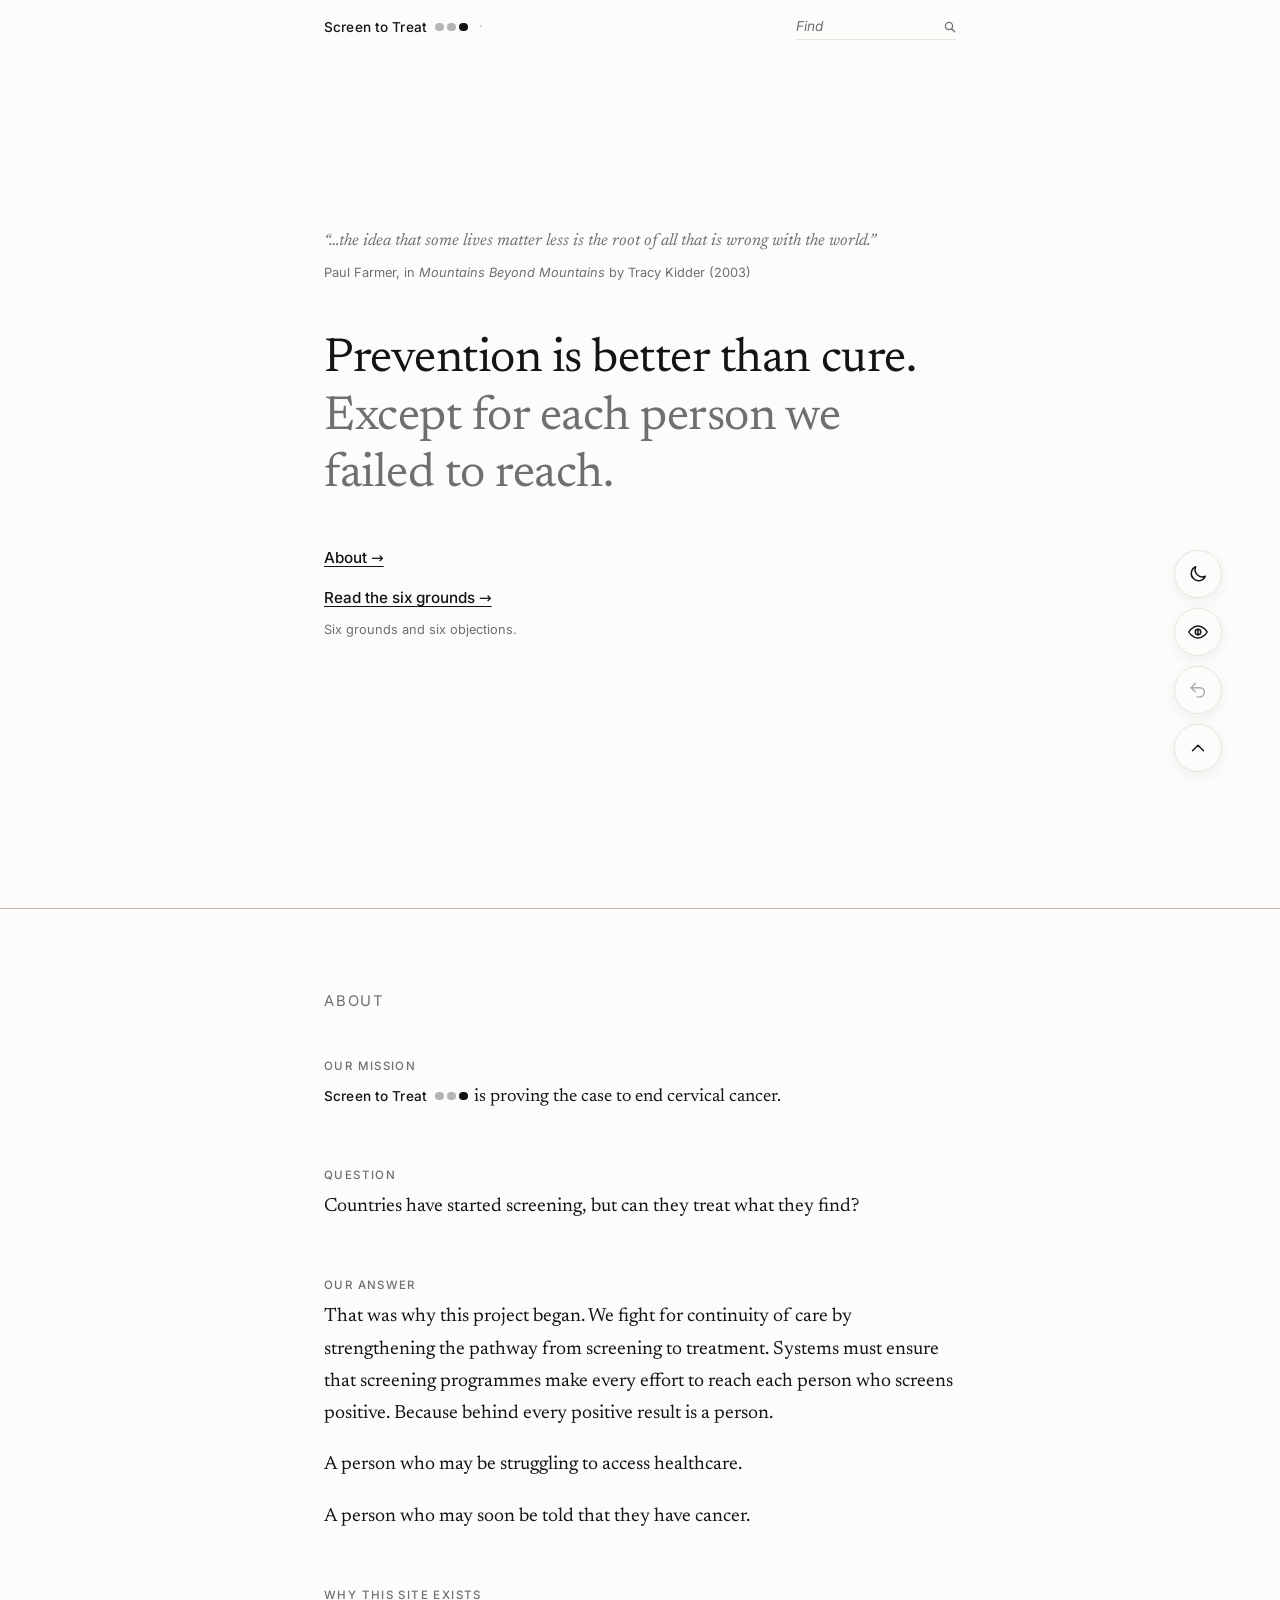
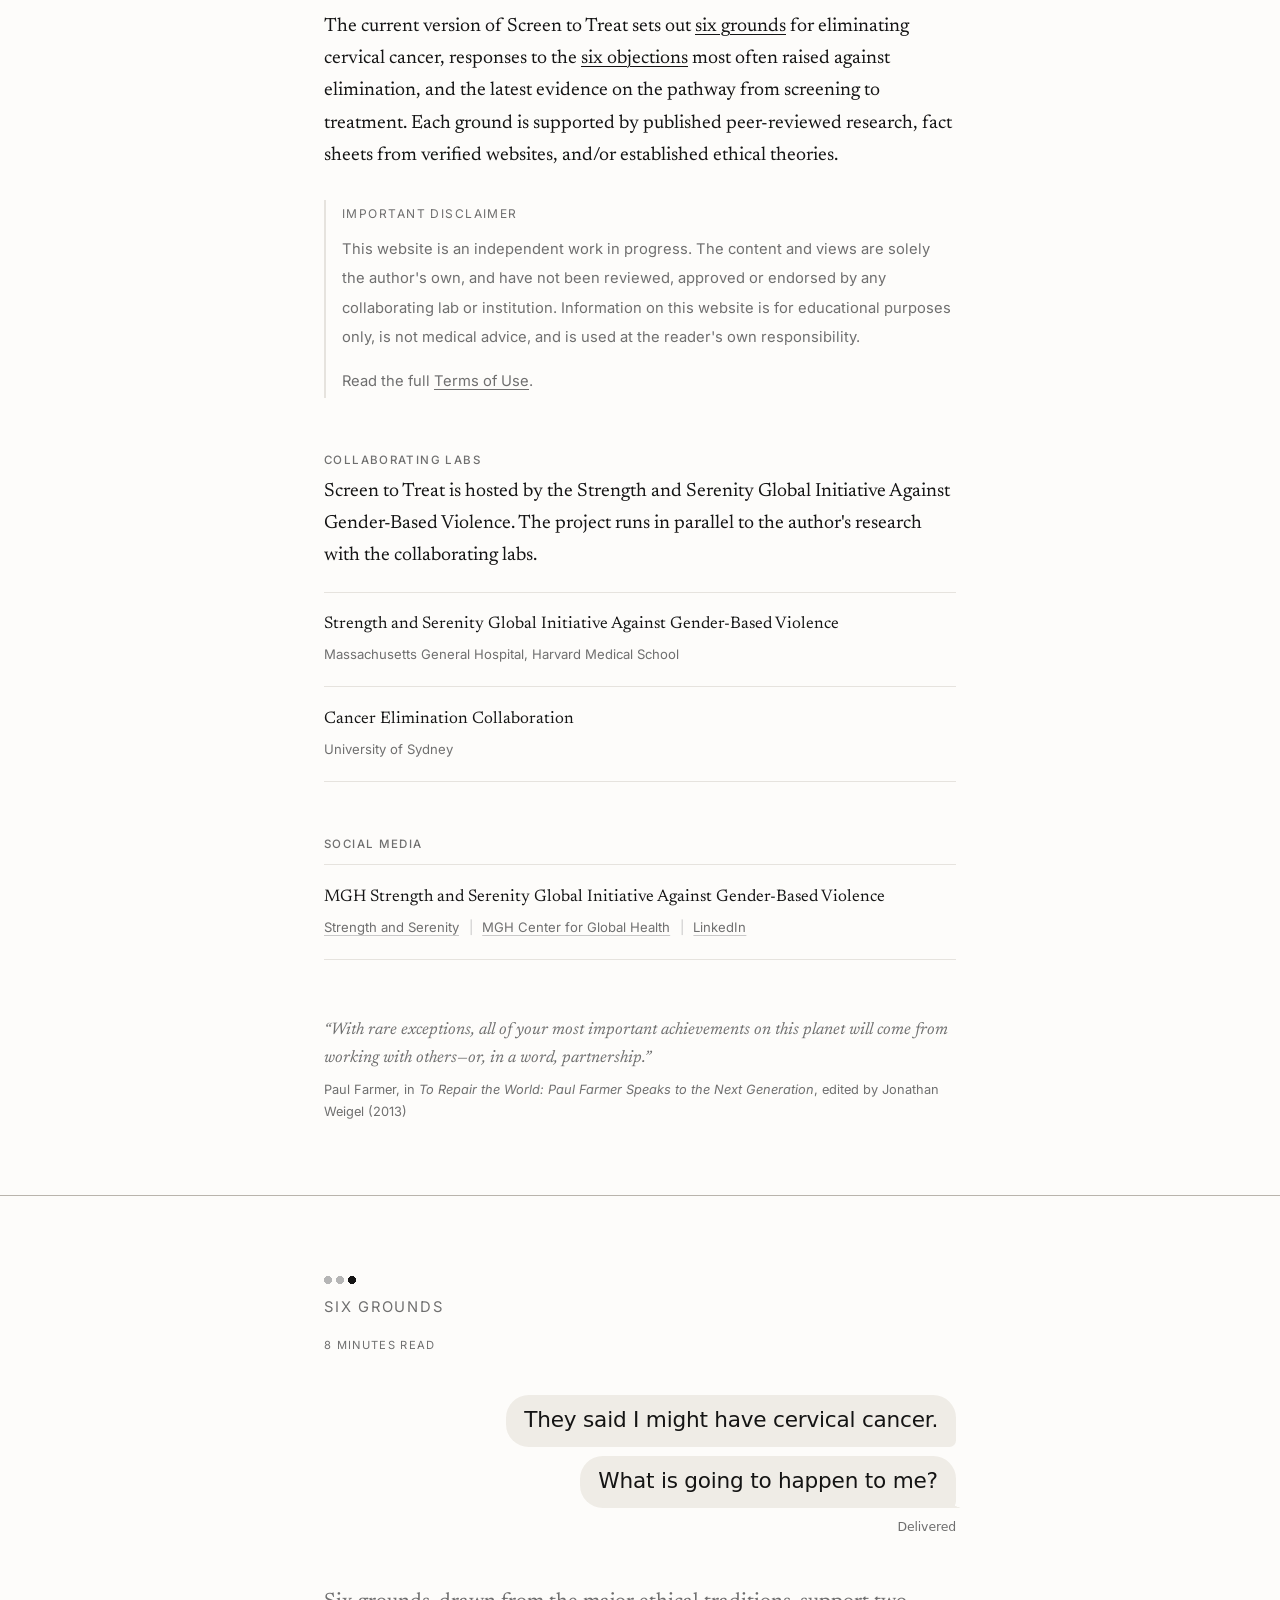
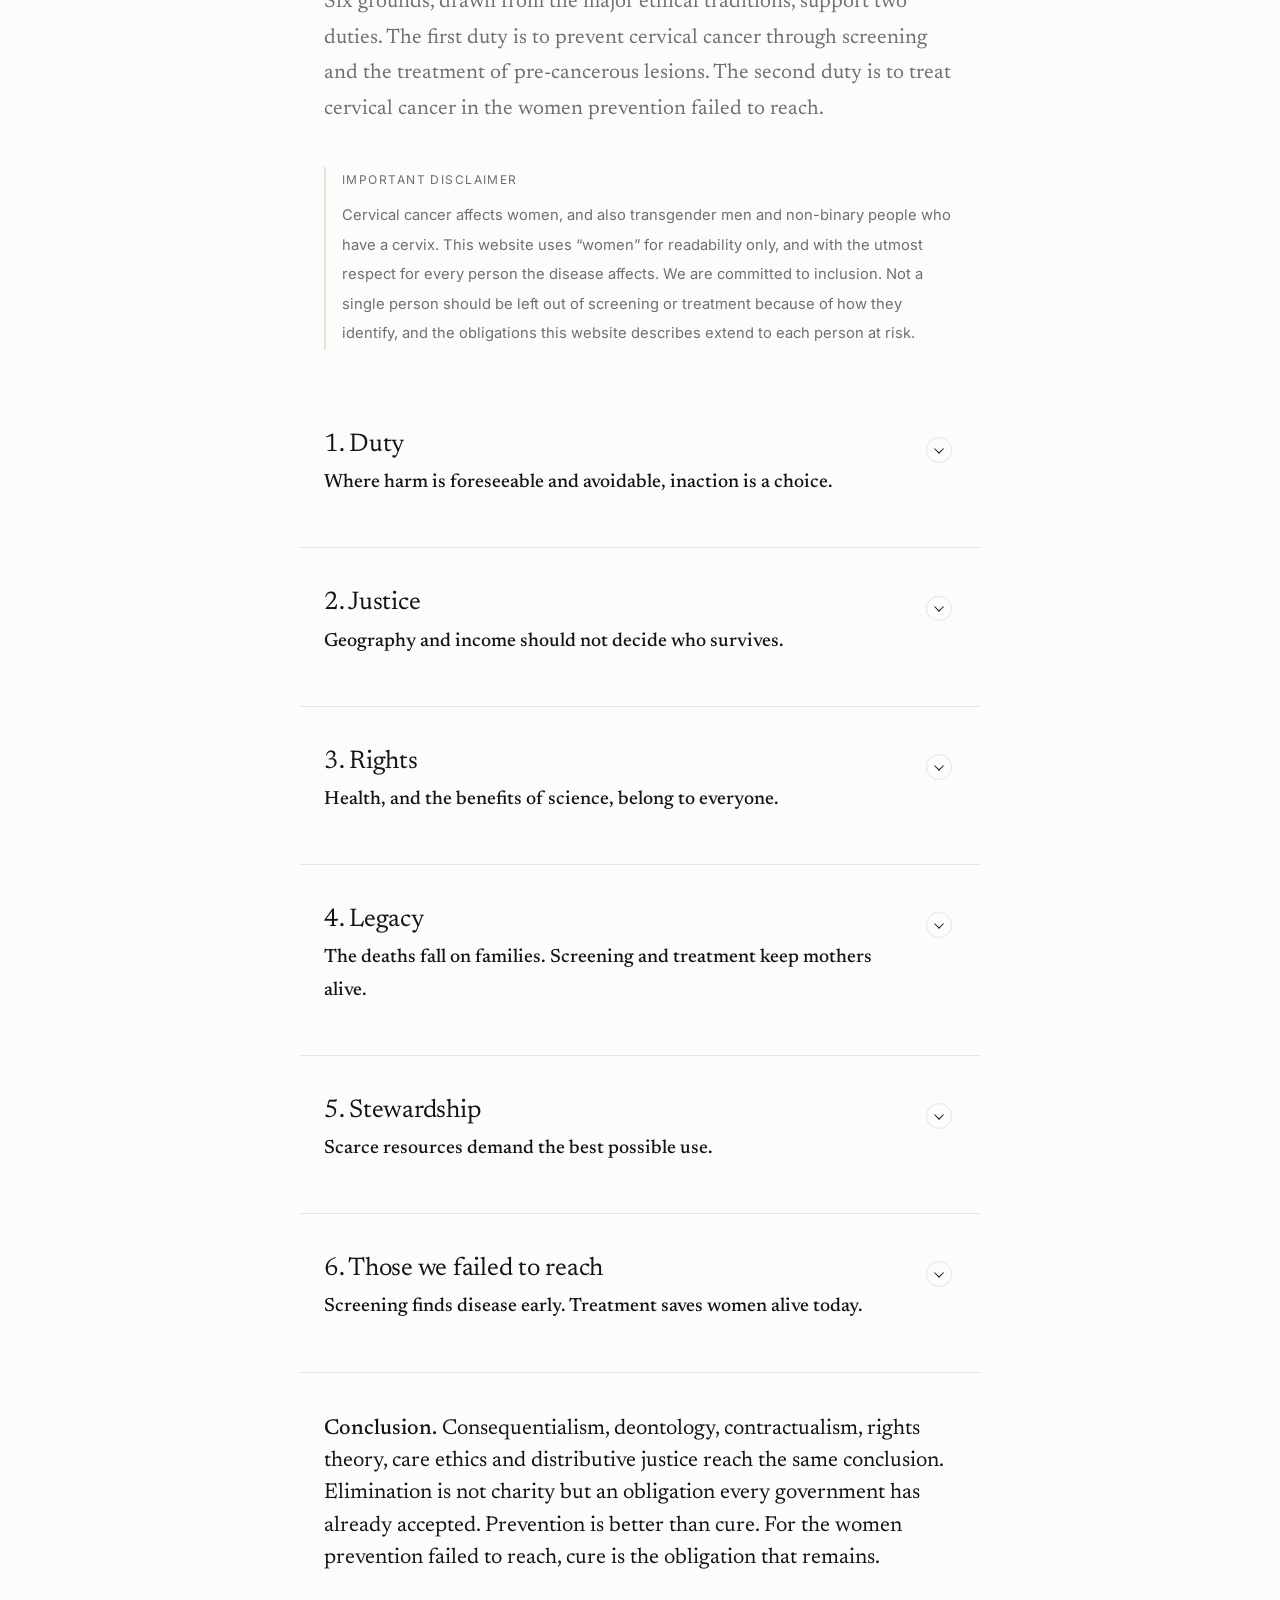
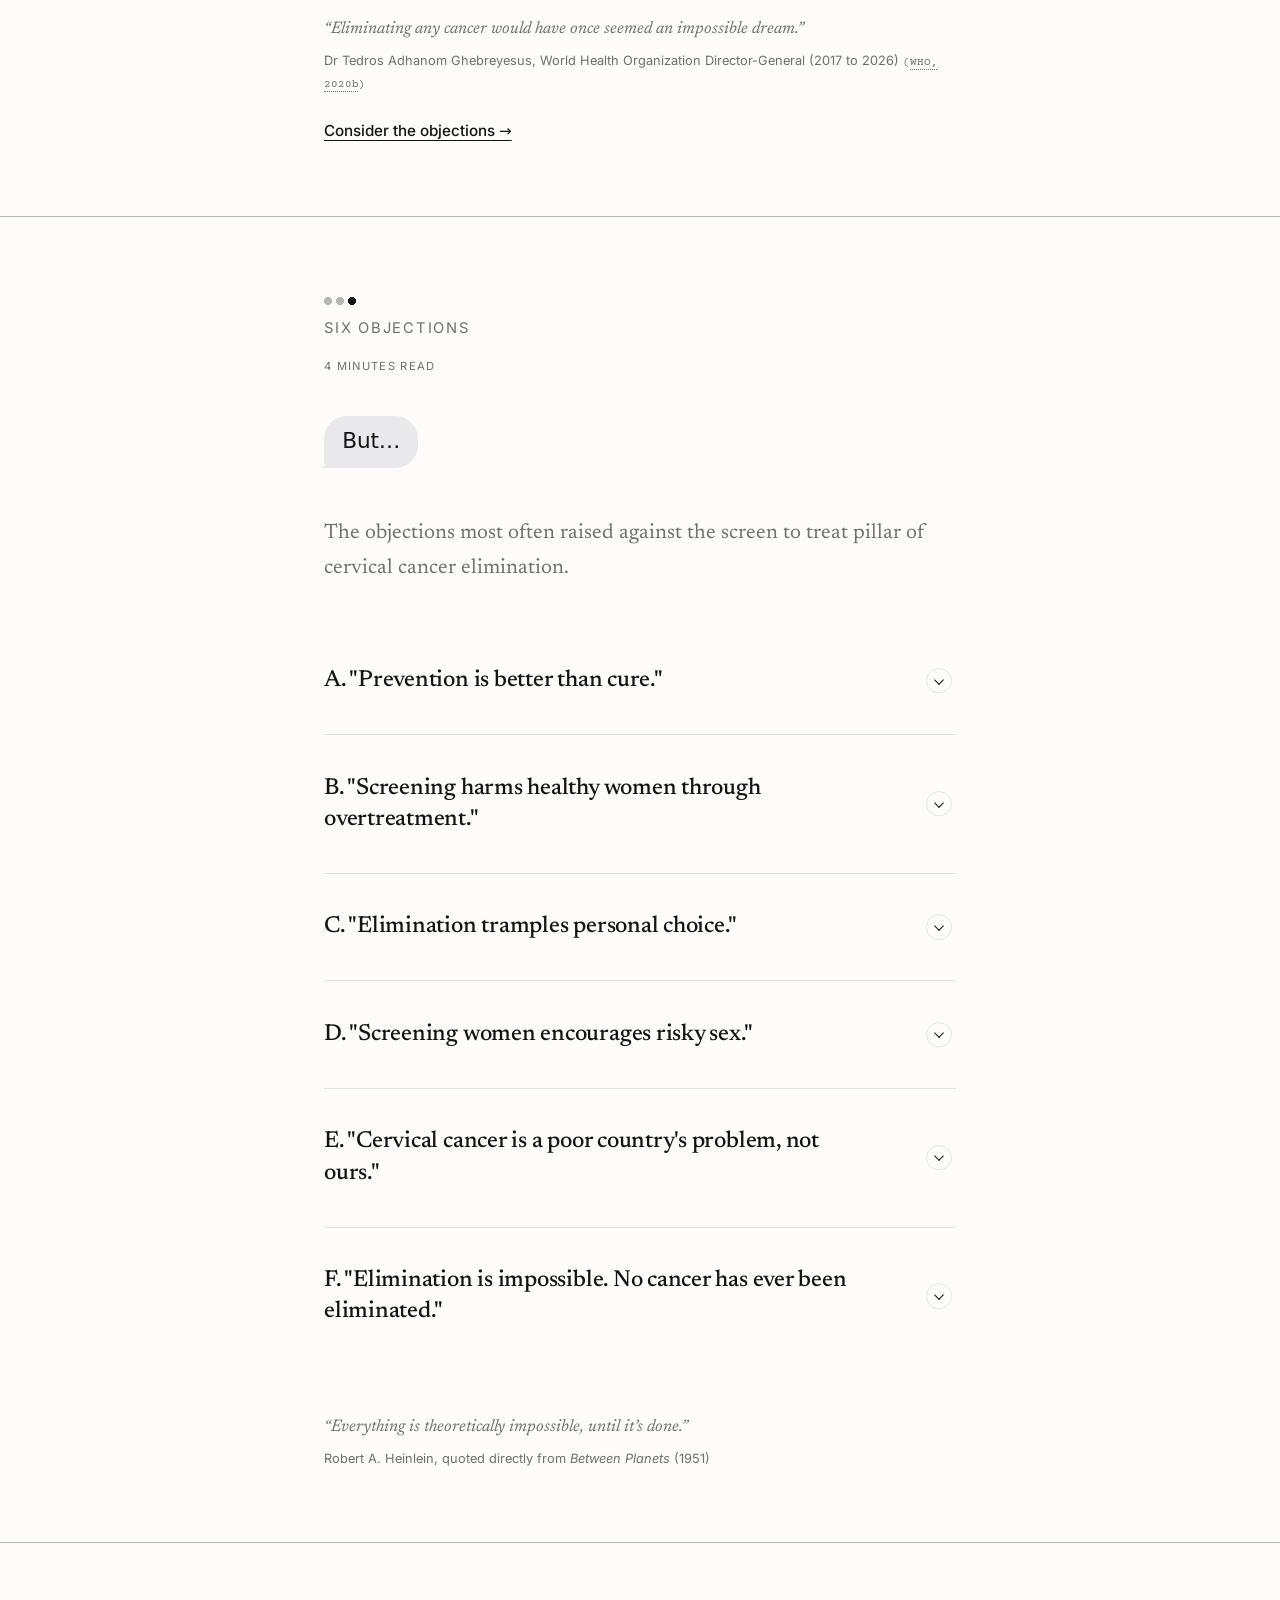
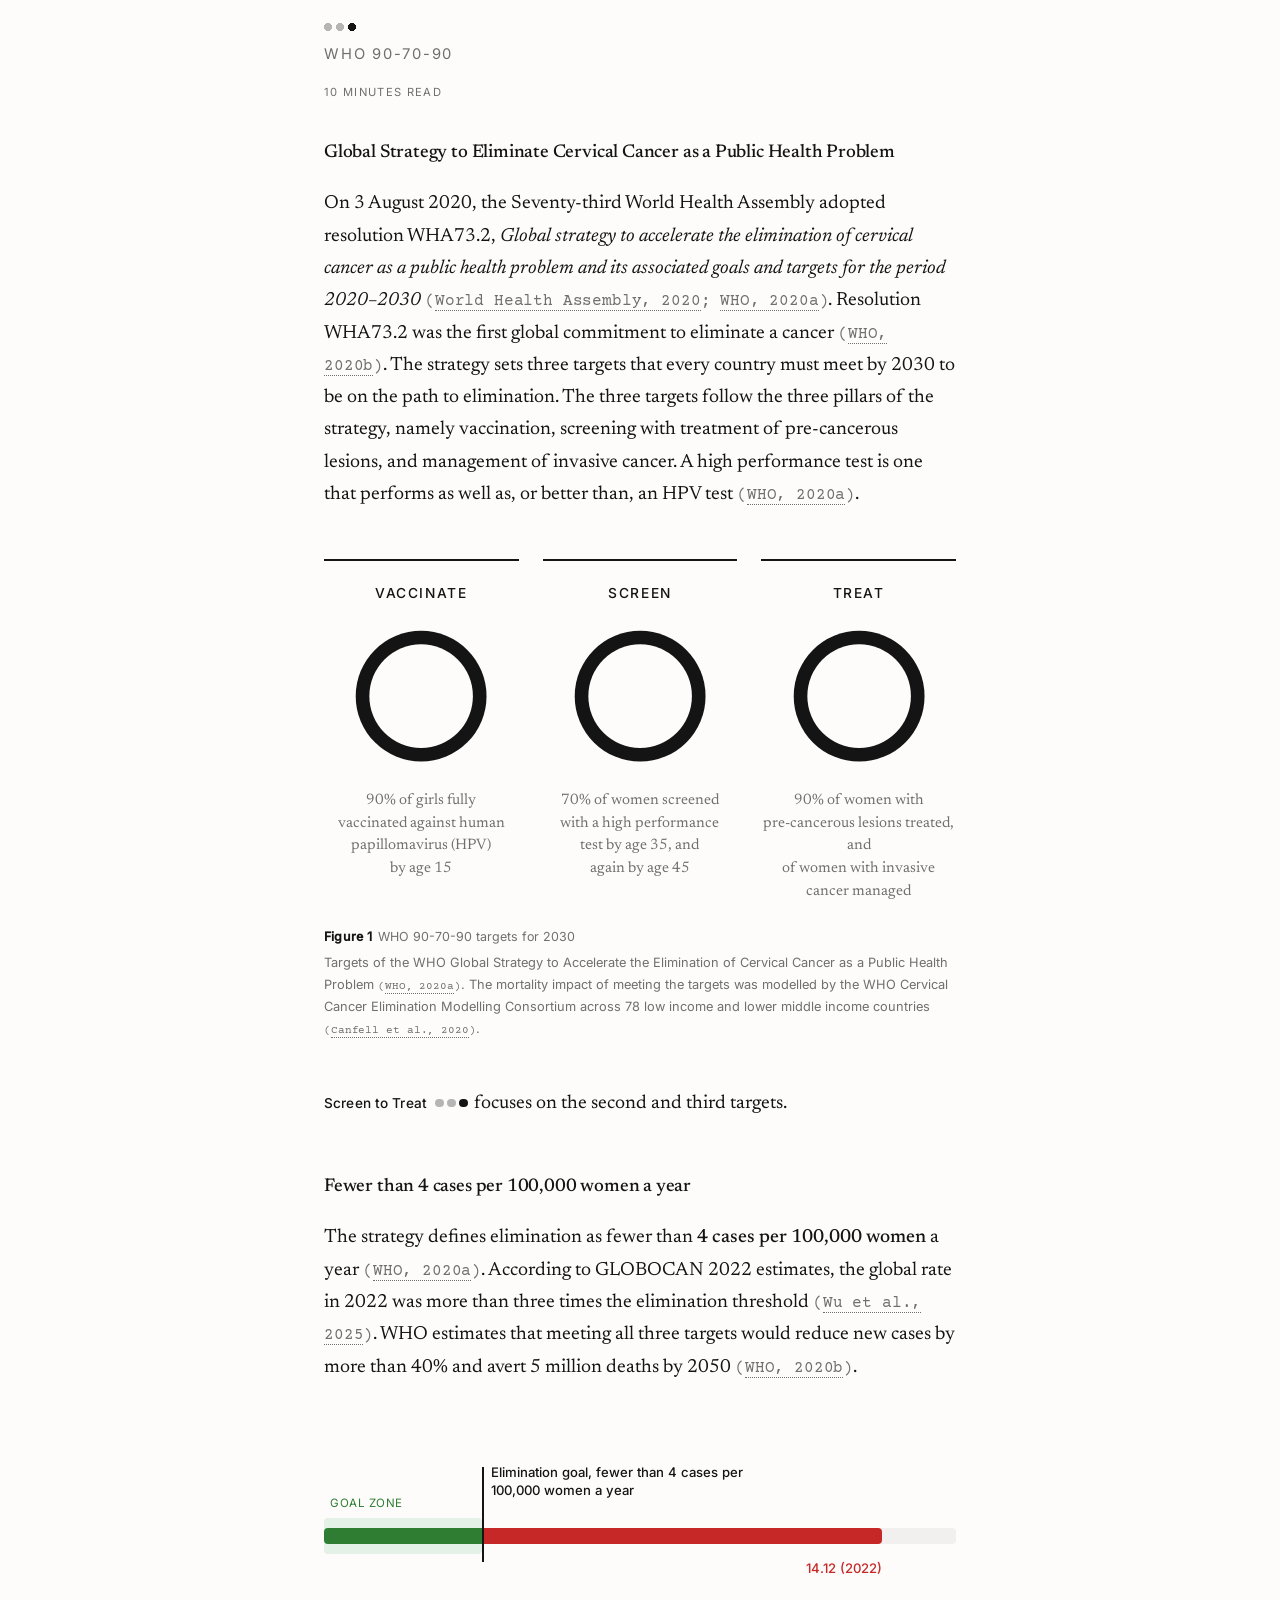
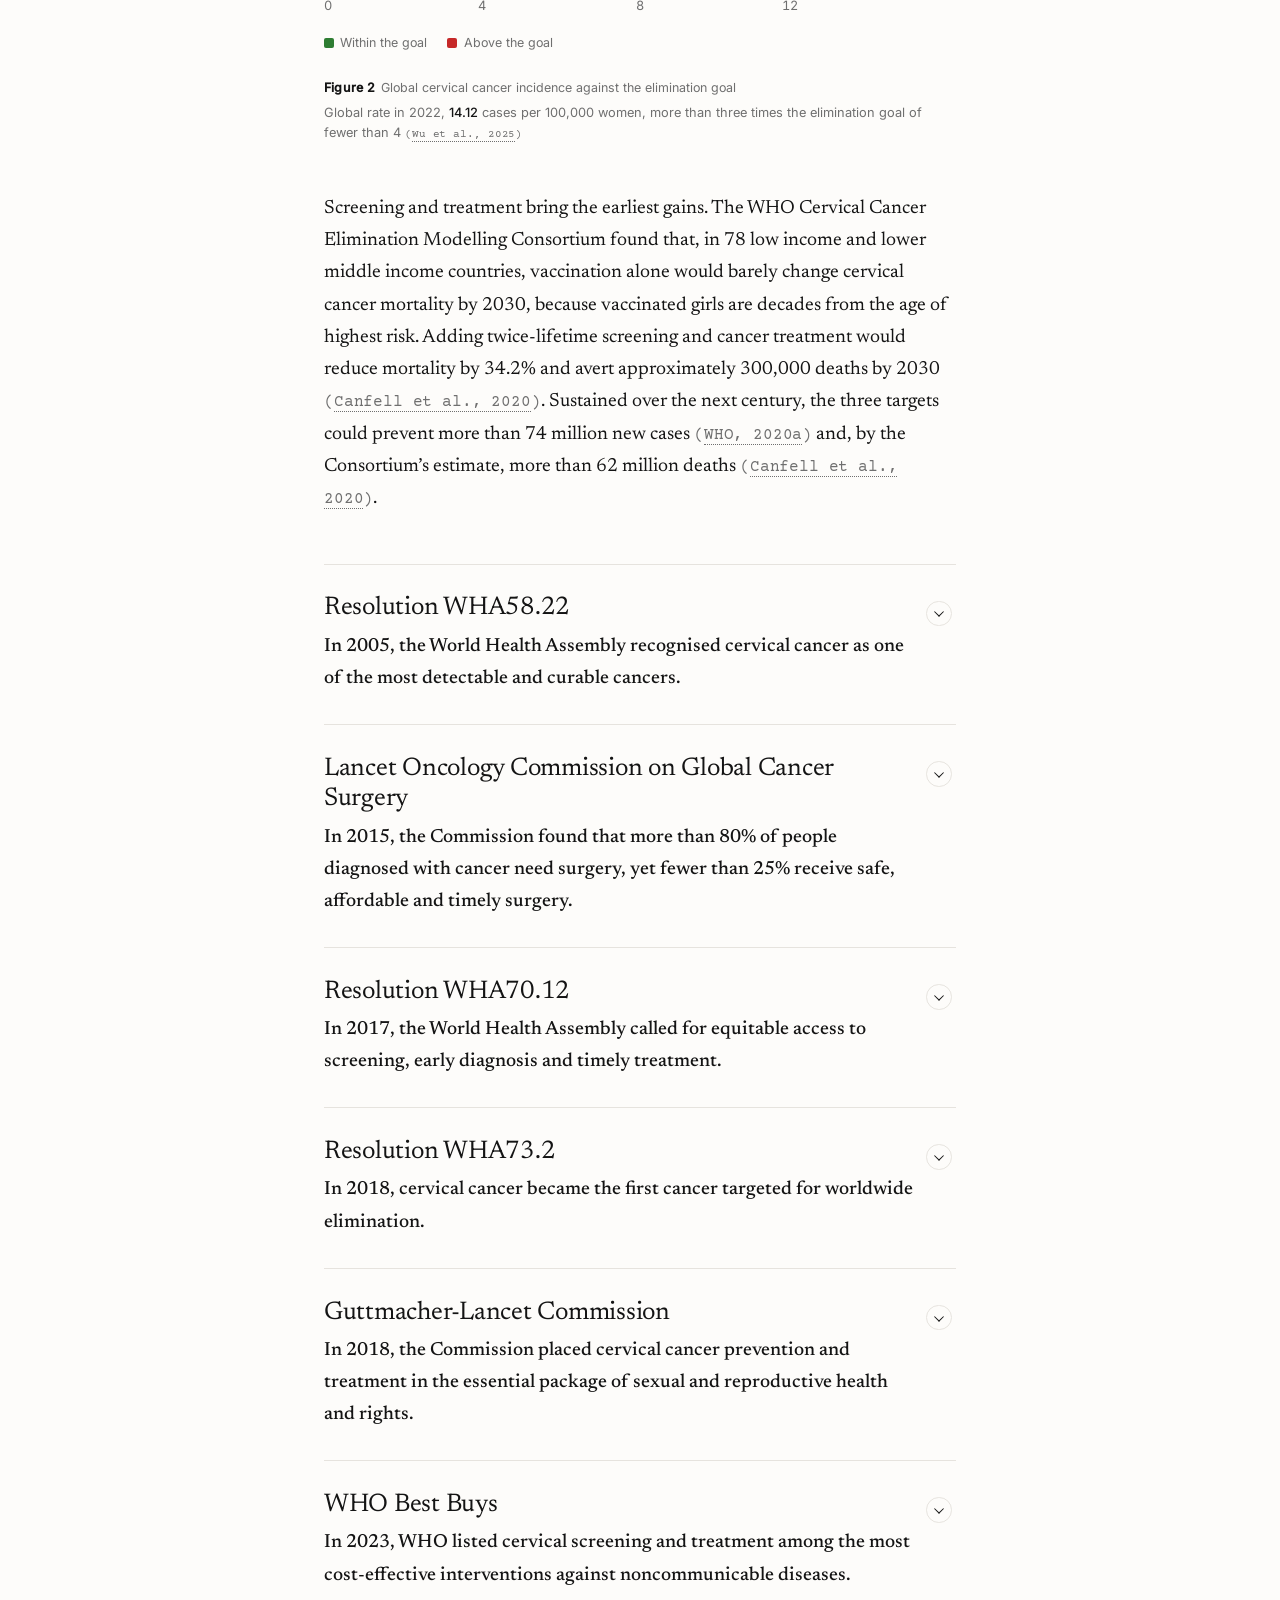
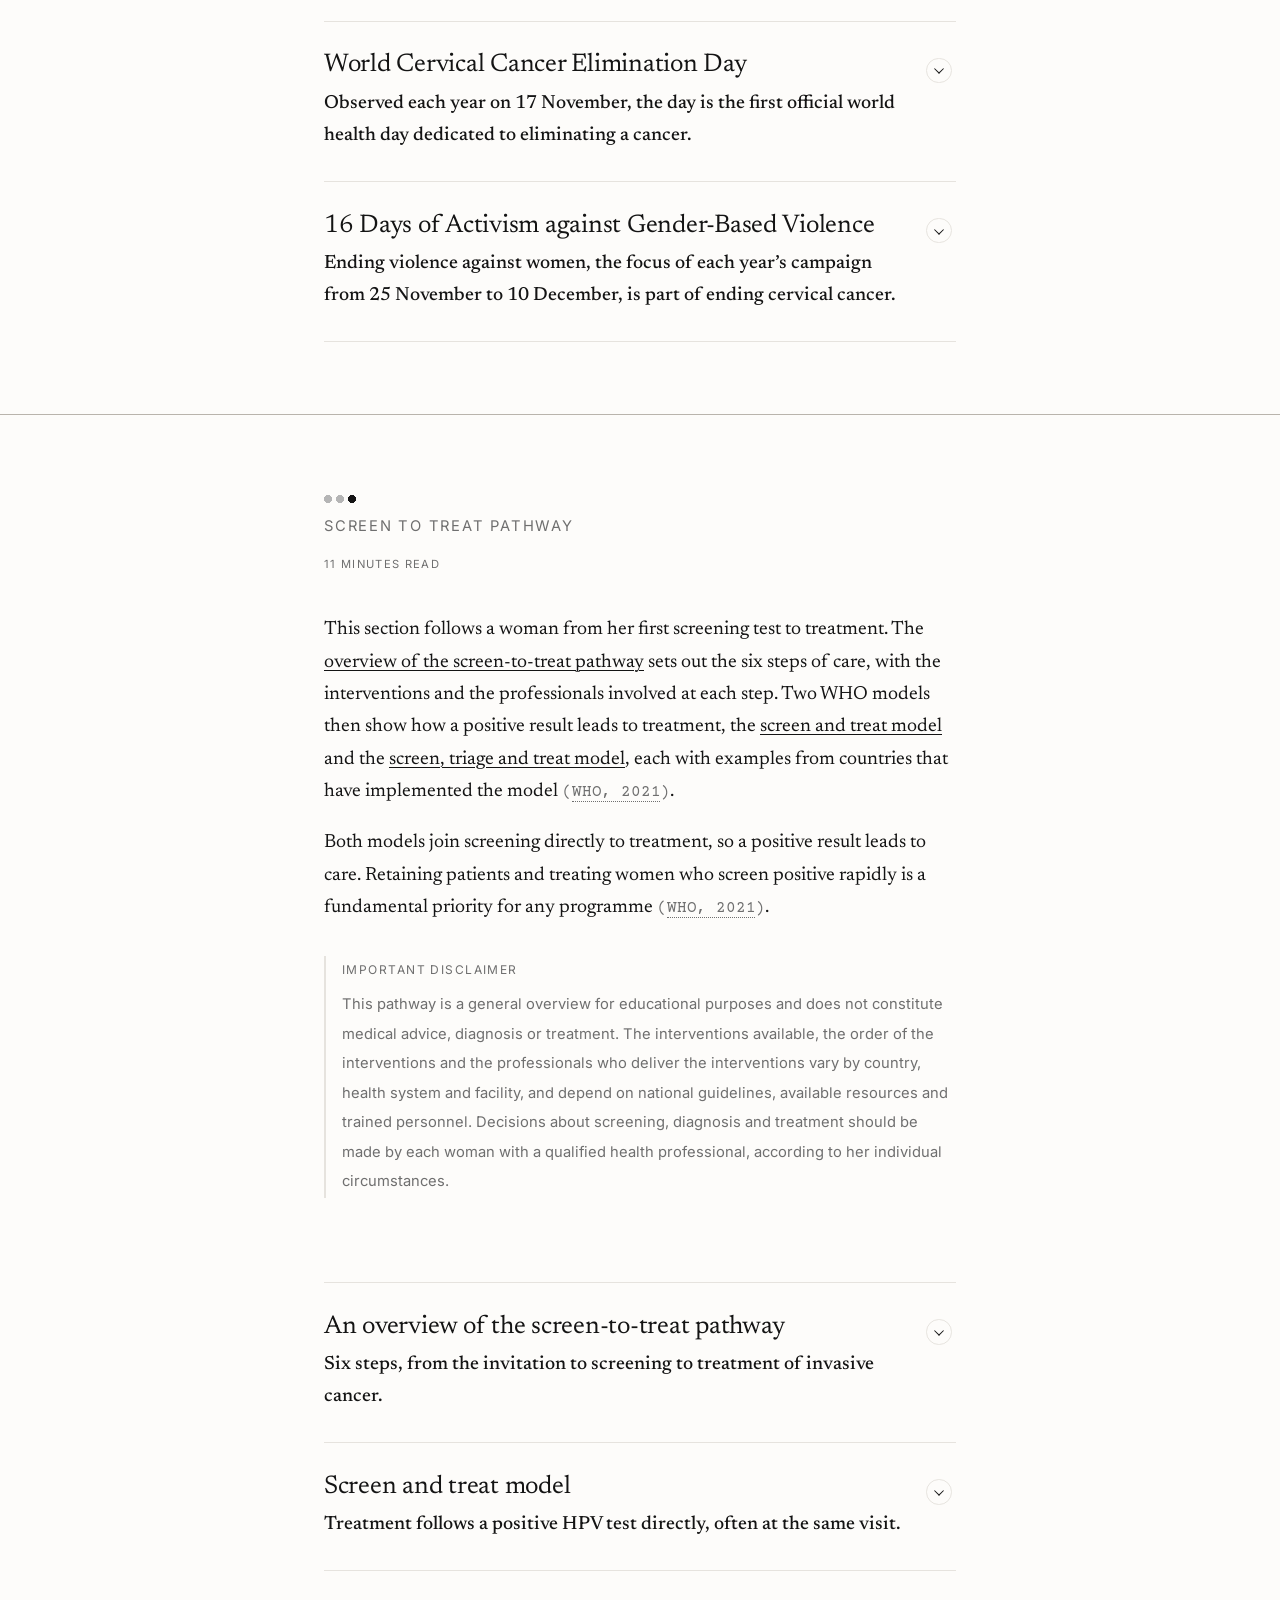
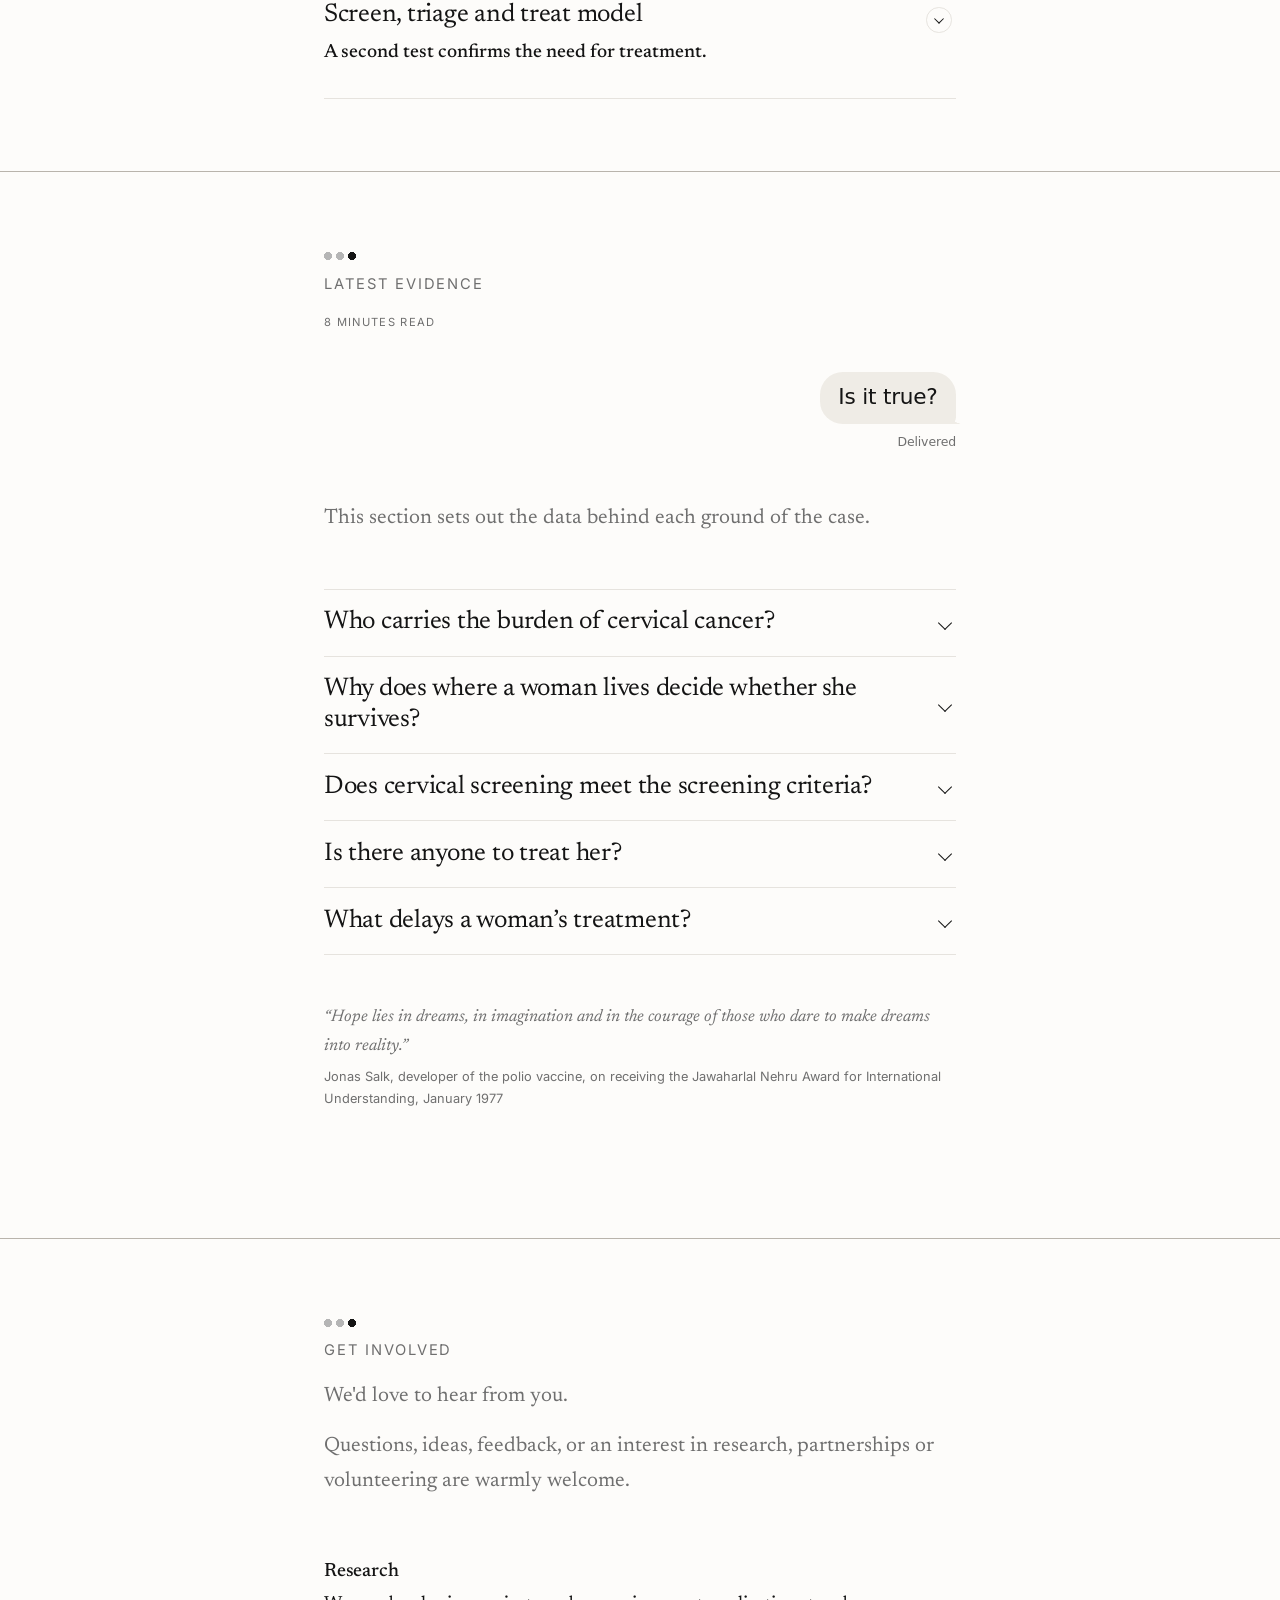
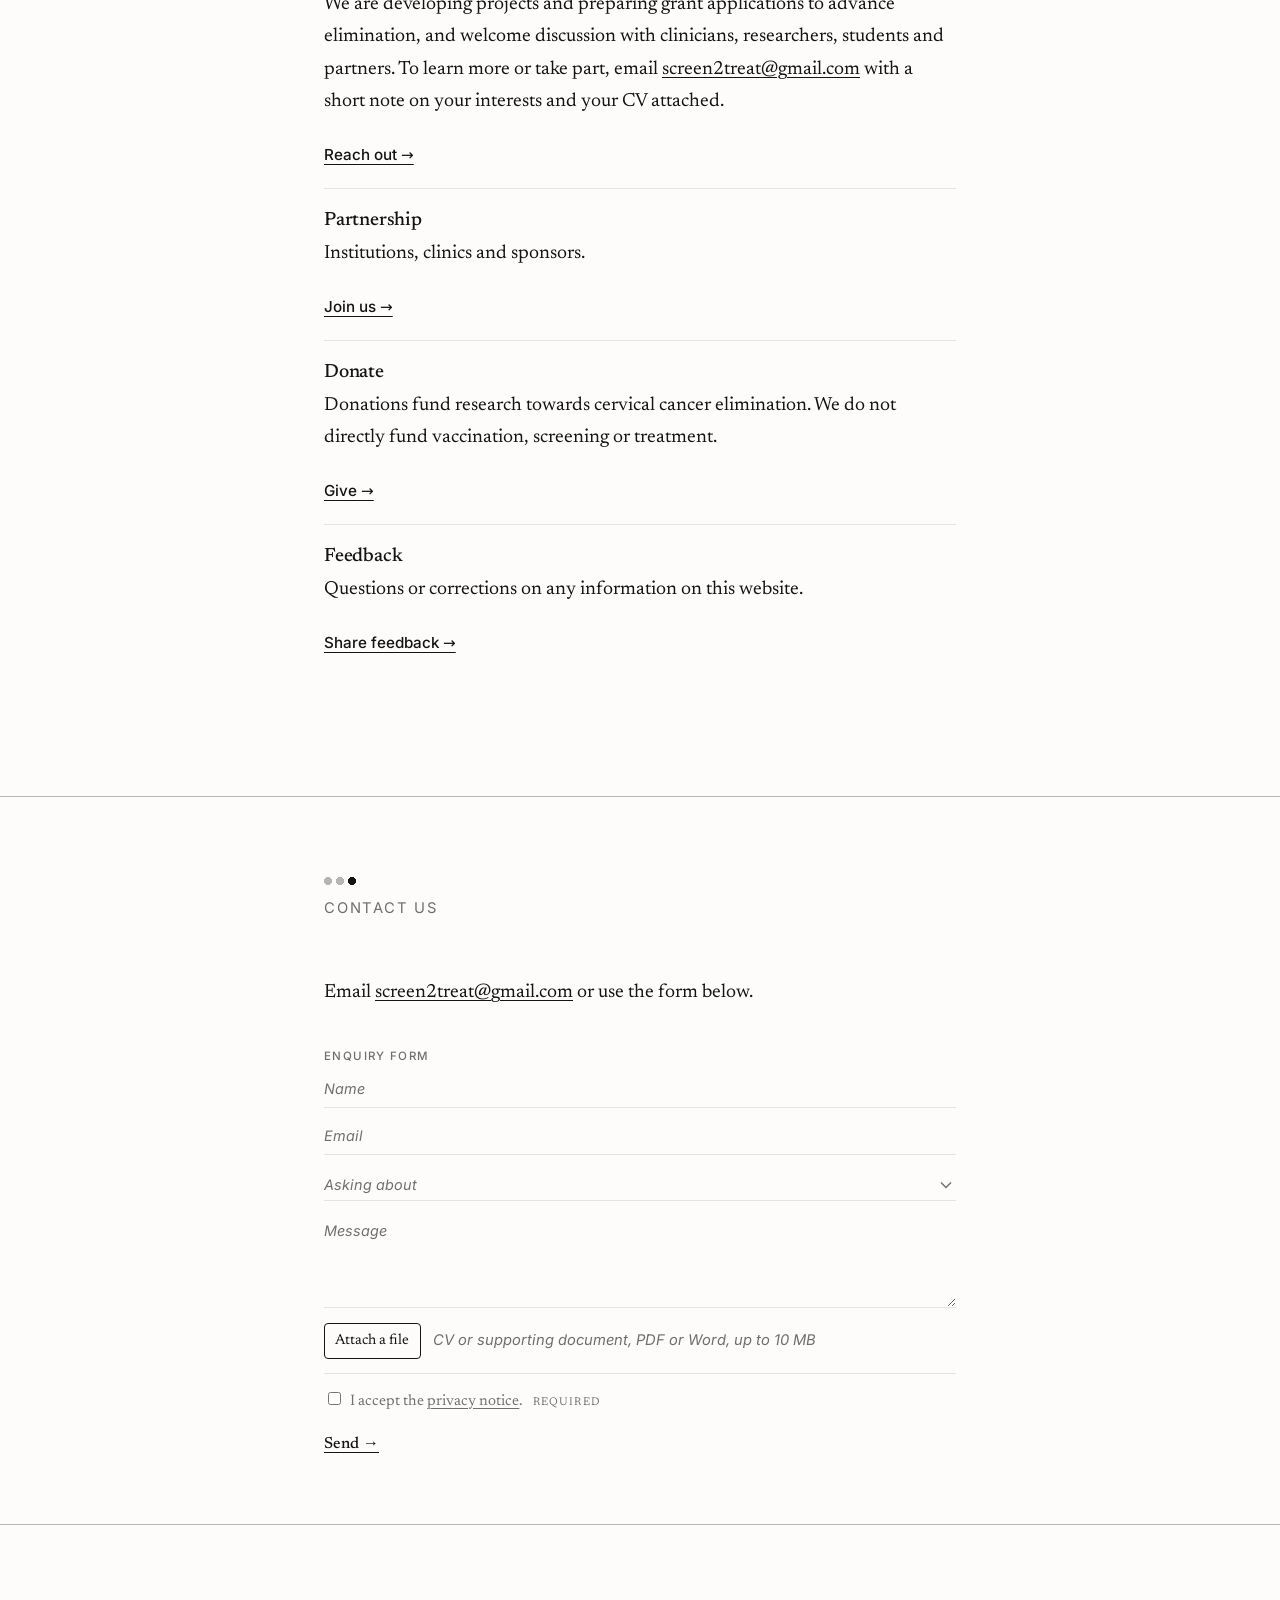
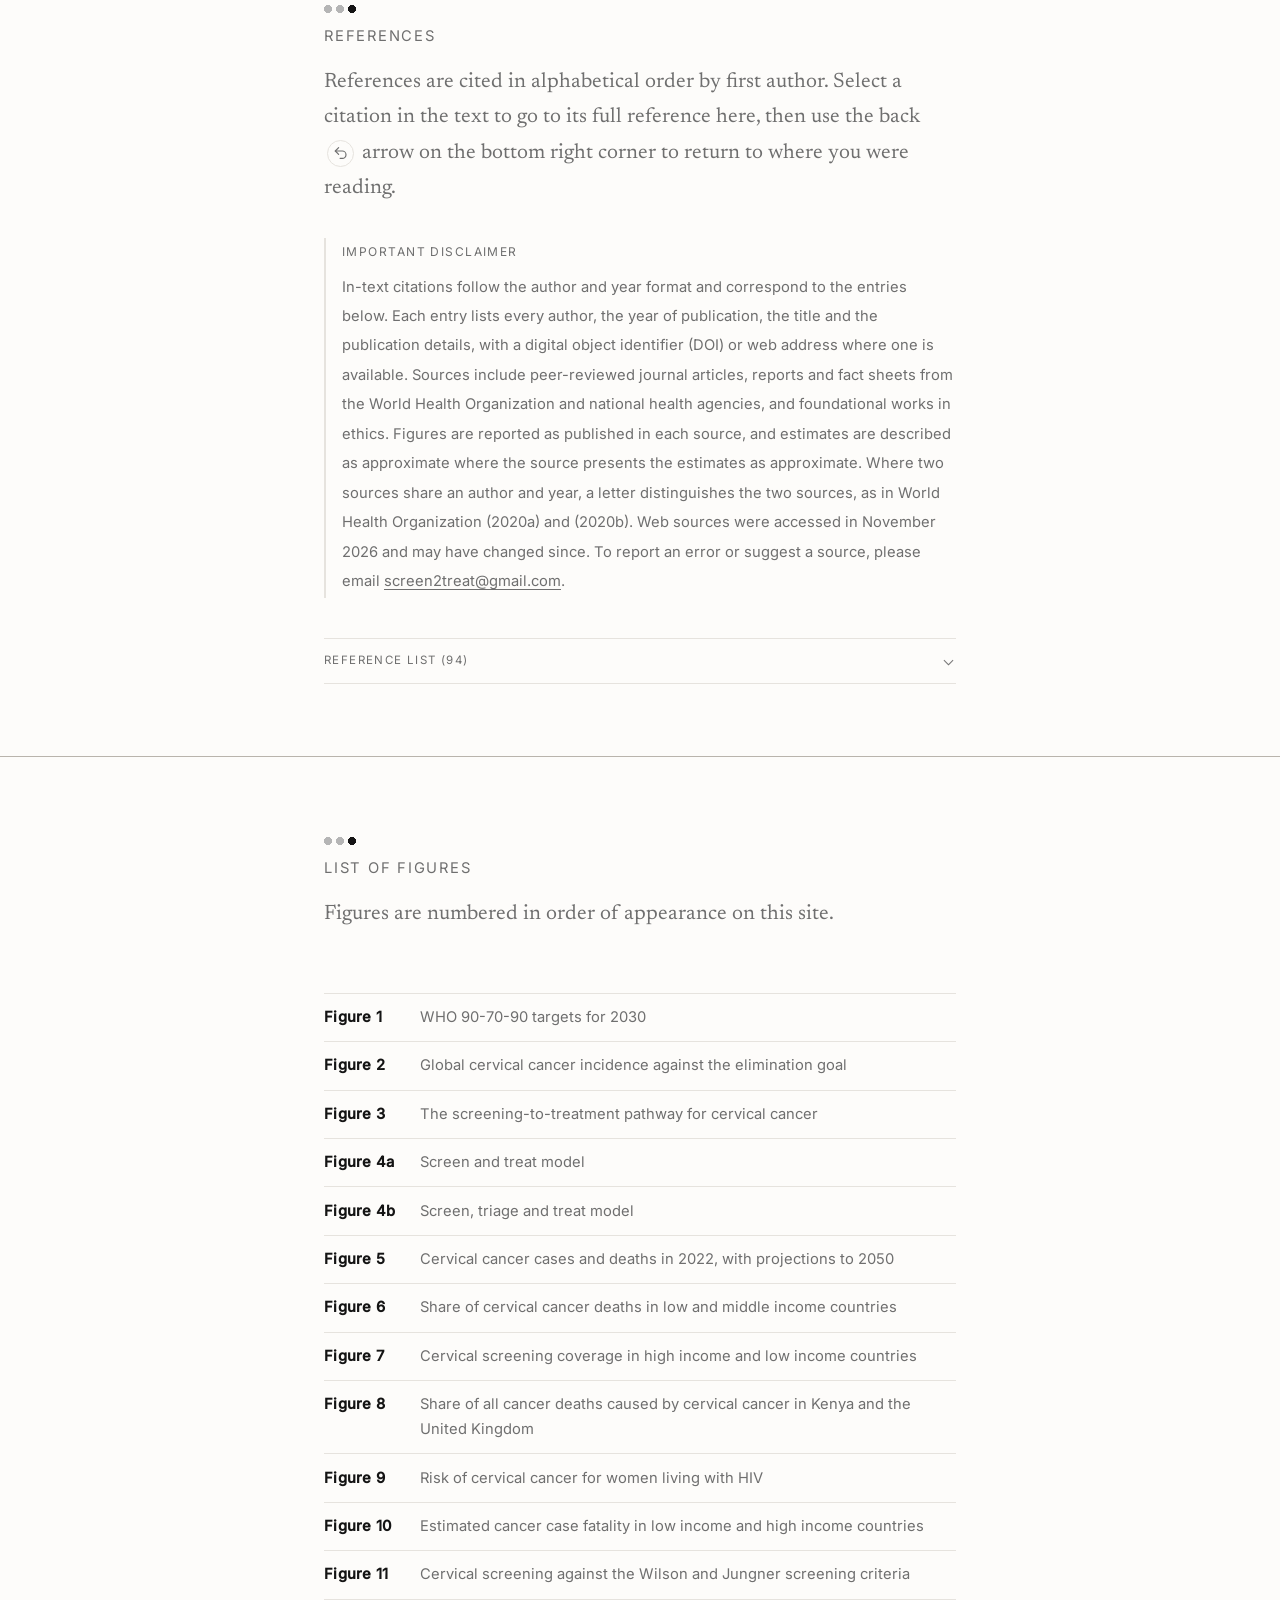
==== commit b4450c29: "Explain citation links and back arrow in References Co-Authored-By: Claude Opus 5.5 <noreply@anthrop" ====
--- a/index.html
+++ b/index.html
@@ -16,7 +16,7 @@
   <meta property="og:image:height" content="630">
   <meta property="og:image:alt" content="Screen to Treat logo with the line Prevention is better than cure. Except for each person we failed to reach.">
   <meta name="twitter:card" content="summary_large_image">
-  <link rel="stylesheet" href="assets/css/style.css?v=2611281520">
+  <link rel="stylesheet" href="assets/css/style.css?v=2611281525">
   <script>try{var t=localStorage.getItem("s2t-theme"),c=localStorage.getItem("s2t-palette");if(t==="dark")document.documentElement.setAttribute("data-theme","dark");if(c==="cvd")document.documentElement.setAttribute("data-palette","cvd");}catch(e){}</script>
 </head>
 <body>
@@ -564,7 +564,7 @@
     <section class="page-header">
       <div class="container">
         <p class="eyebrow">References</p>
-        <p class="lead">References are cited in alphabetical order by first author.</p>
+        <p class="lead">References are cited in alphabetical order by first author. Select a citation in the text to go to its full reference here, then use the back <span class="inline-icon" role="img" aria-label="back arrow"><svg viewBox="0 0 24 24" fill="none" stroke="currentColor" stroke-width="1.6" stroke-linecap="round" stroke-linejoin="round" aria-hidden="true"><path d="M9 14L4.5 9.5L9 5"/><path d="M4.5 9.5H14a5 5 0 0 1 0 10h-3"/></svg></span> arrow on the bottom right corner to return to where you were reading.</p>
         <p class="scope-note refs-note"><span class="theory-name">Important disclaimer</span>In-text citations follow the author and year format and correspond to the entries below. Each entry lists every author, the year of publication, the title and the publication details, with a digital object identifier (DOI) or web address where one is available. Sources include peer-reviewed journal articles, reports and fact sheets from the World Health Organization and national health agencies, and foundational works in ethics. Figures are reported as published in each source, and estimates are described as approximate where the source presents the estimates as approximate. Where two sources share an author and year, a letter distinguishes the two sources, as in World Health Organization (2020a) and (2020b). Web sources were accessed in November 2026 and may have changed since. To report an error or suggest a source, please email <a href="mailto:screen2treat@gmail.com?subject=References">screen2treat@gmail.com</a>.</p>
       </div>
     </section>
@@ -771,6 +771,6 @@
   </main>
 
   <div data-include="footer"></div>
-  <script src="assets/js/main.js?v=2611281520"></script>
+  <script src="assets/js/main.js?v=2611281525"></script>
 </body>
 </html>
--- a/assets/css/style.css
+++ b/assets/css/style.css
@@ -1377,3 +1377,4 @@
 .step-note .theory-name { display: block; margin-bottom: 0.4rem; } .step-note { margin-top: 1.6rem; }
 #response .ground-body p.step-note { font-family: Newsreader, Georgia, "Times New Roman", serif !important; font-size: 1.1875rem !important; line-height: 1.7 !important; color: var(--text) !important; }
 #response .fig-label + p.step-note { margin-top: 3rem !important; }
+.inline-icon { display: inline-flex; width: 1.3em; height: 1.3em; align-items: center; justify-content: center; border: 1px solid var(--rule); border-radius: 50%; vertical-align: -0.22em; margin: 0 0.15em; } .inline-icon svg { width: 0.85em; height: 0.85em; }
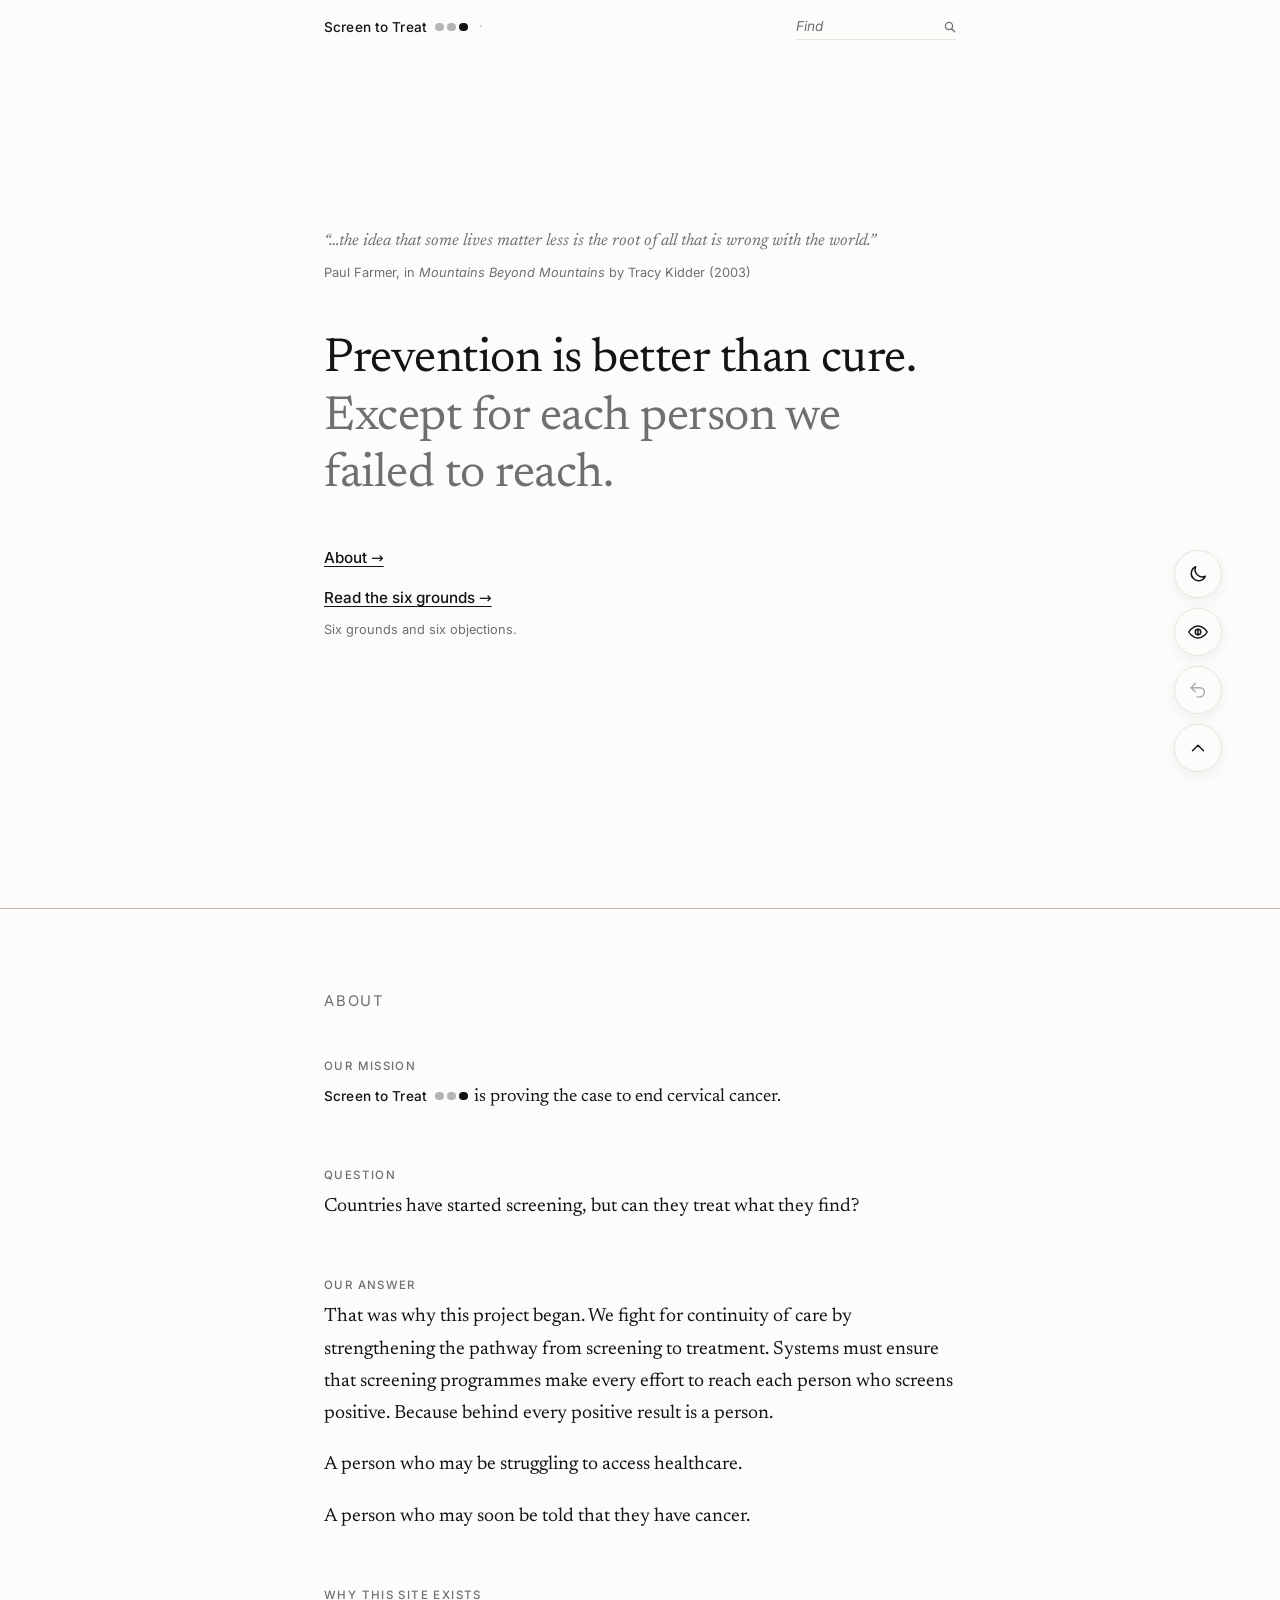
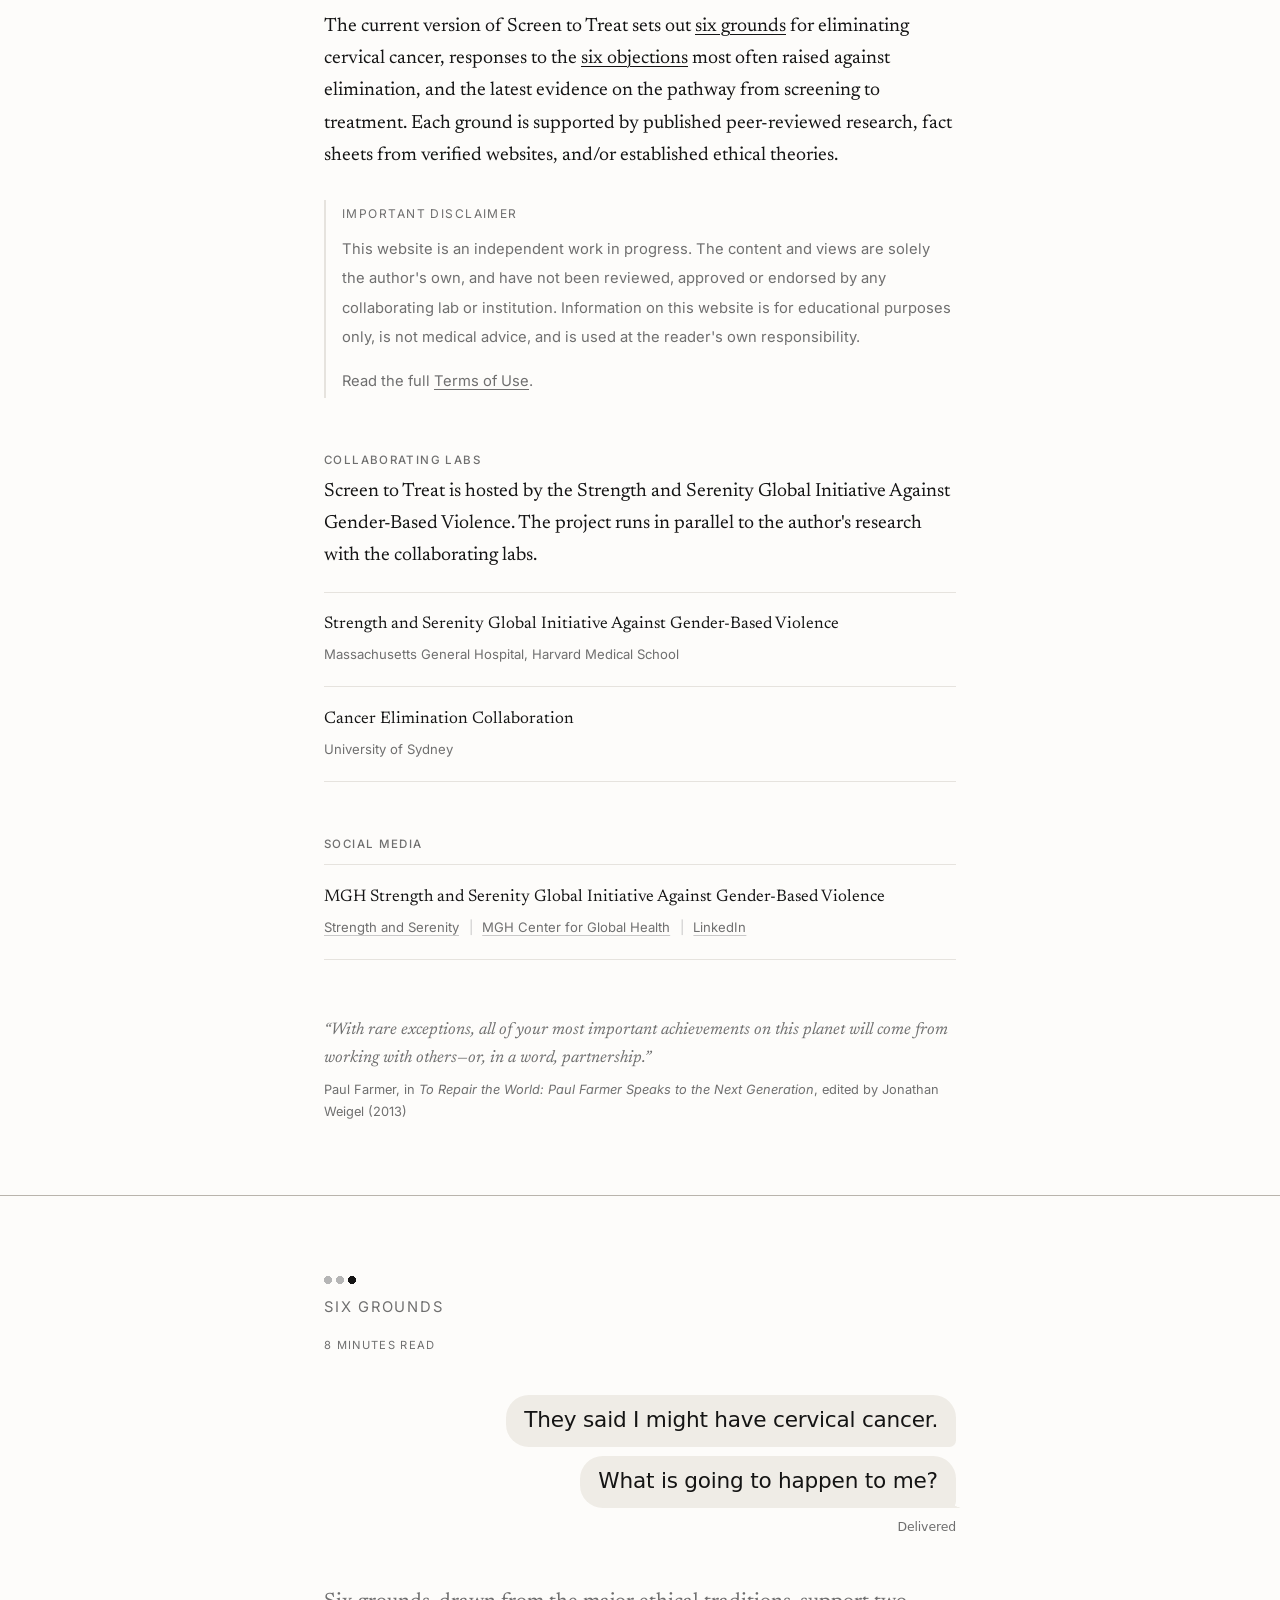
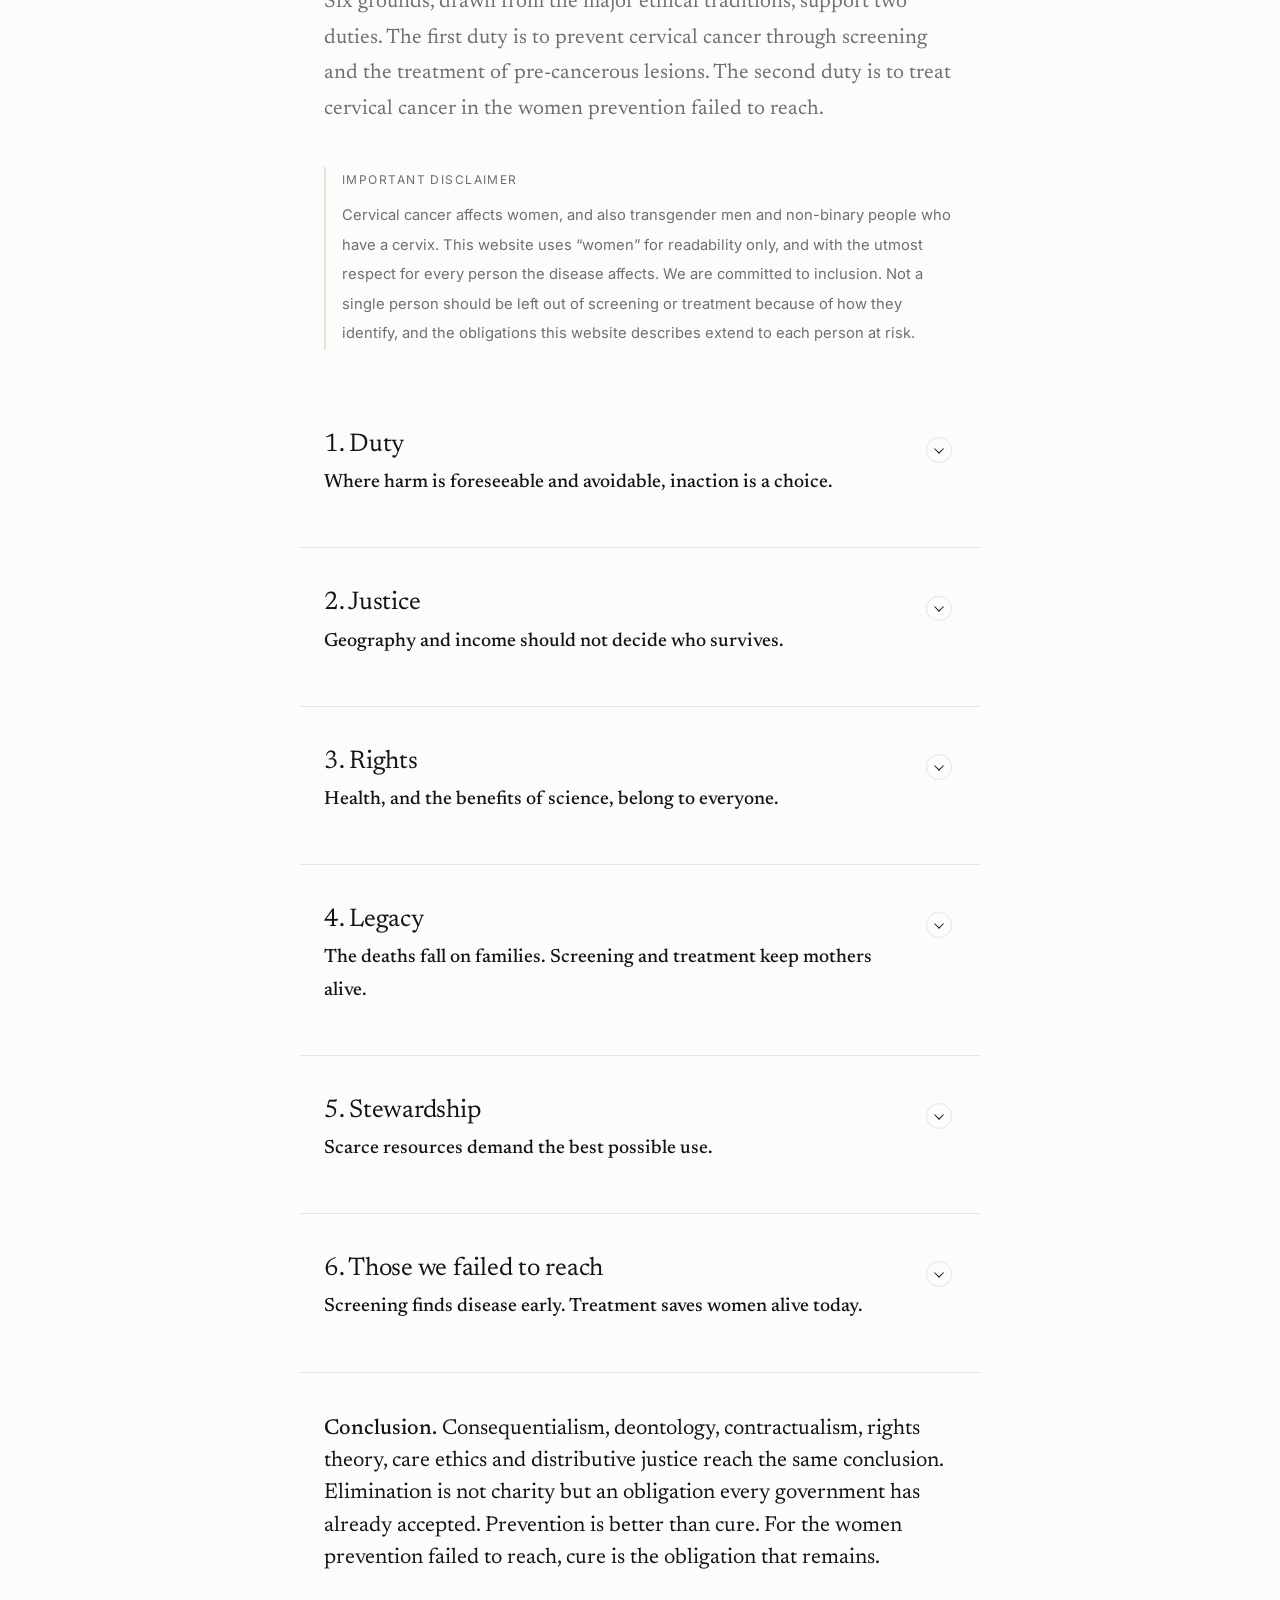
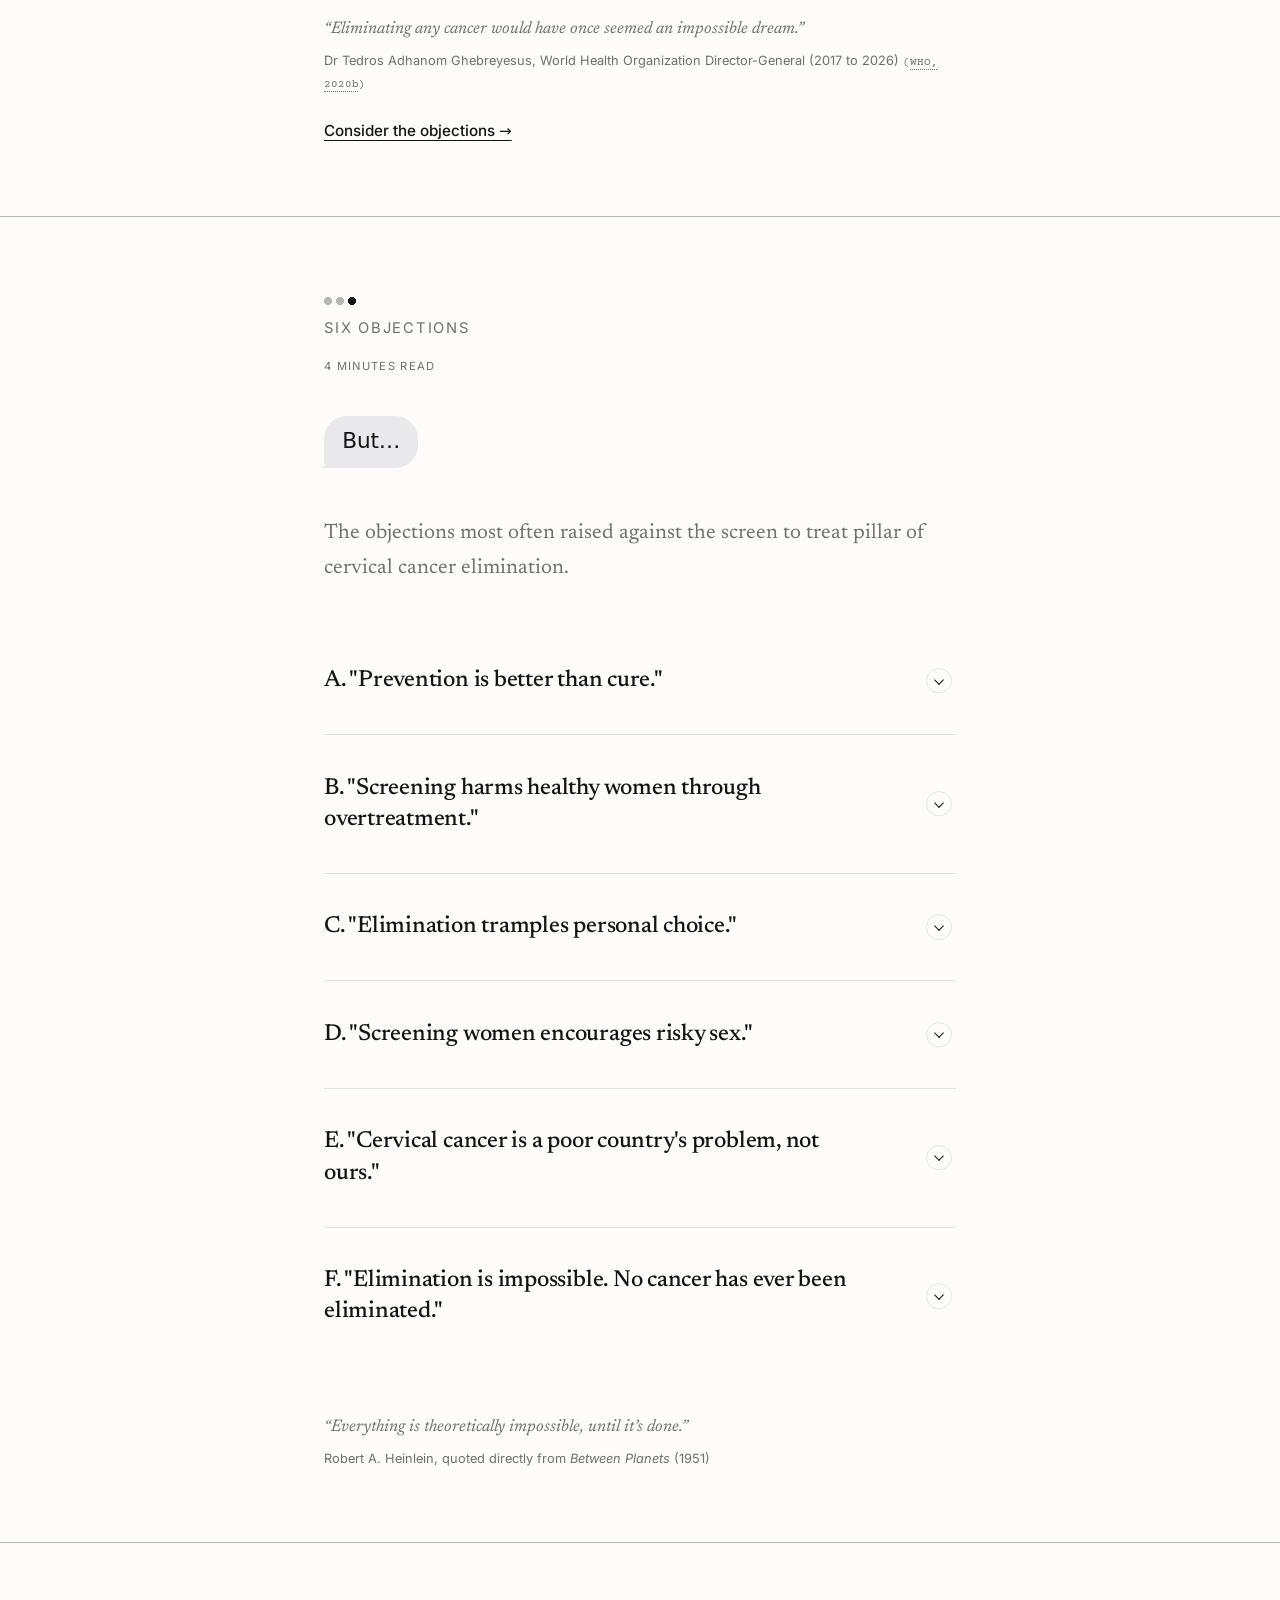
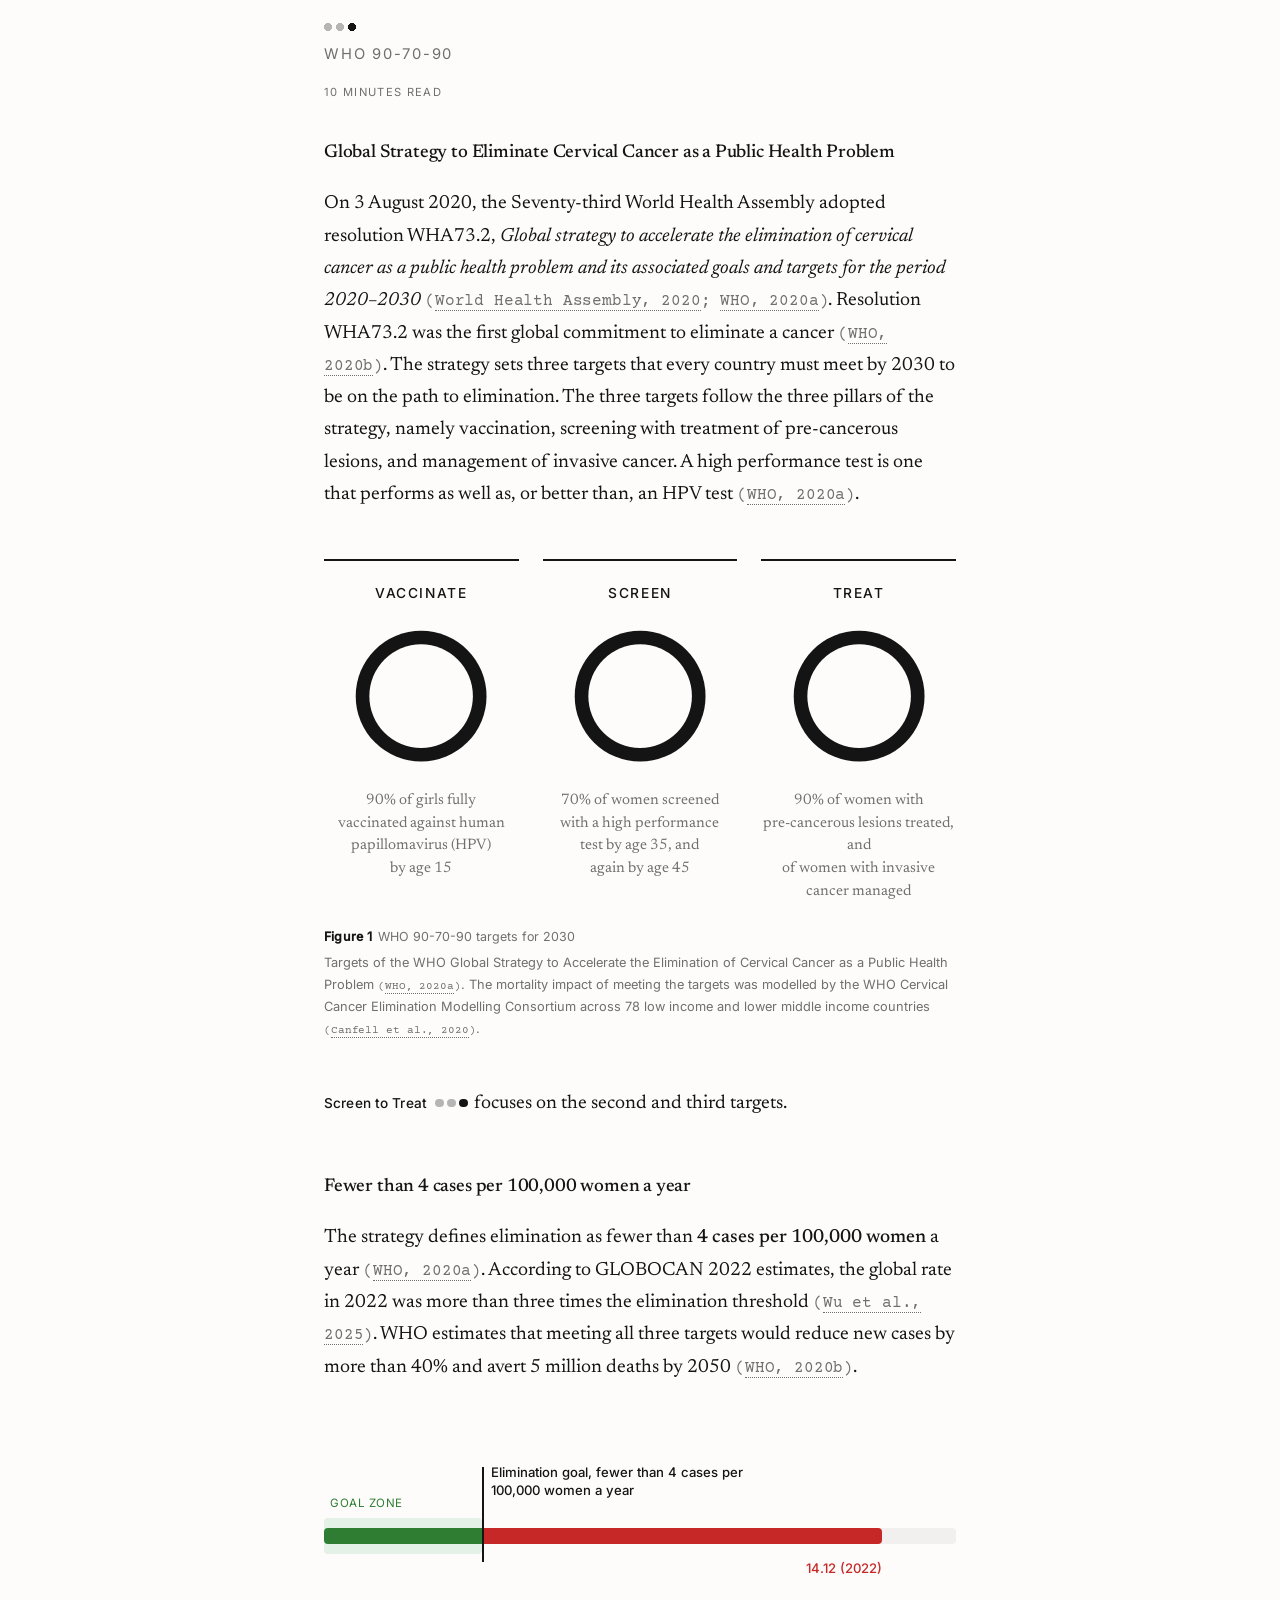
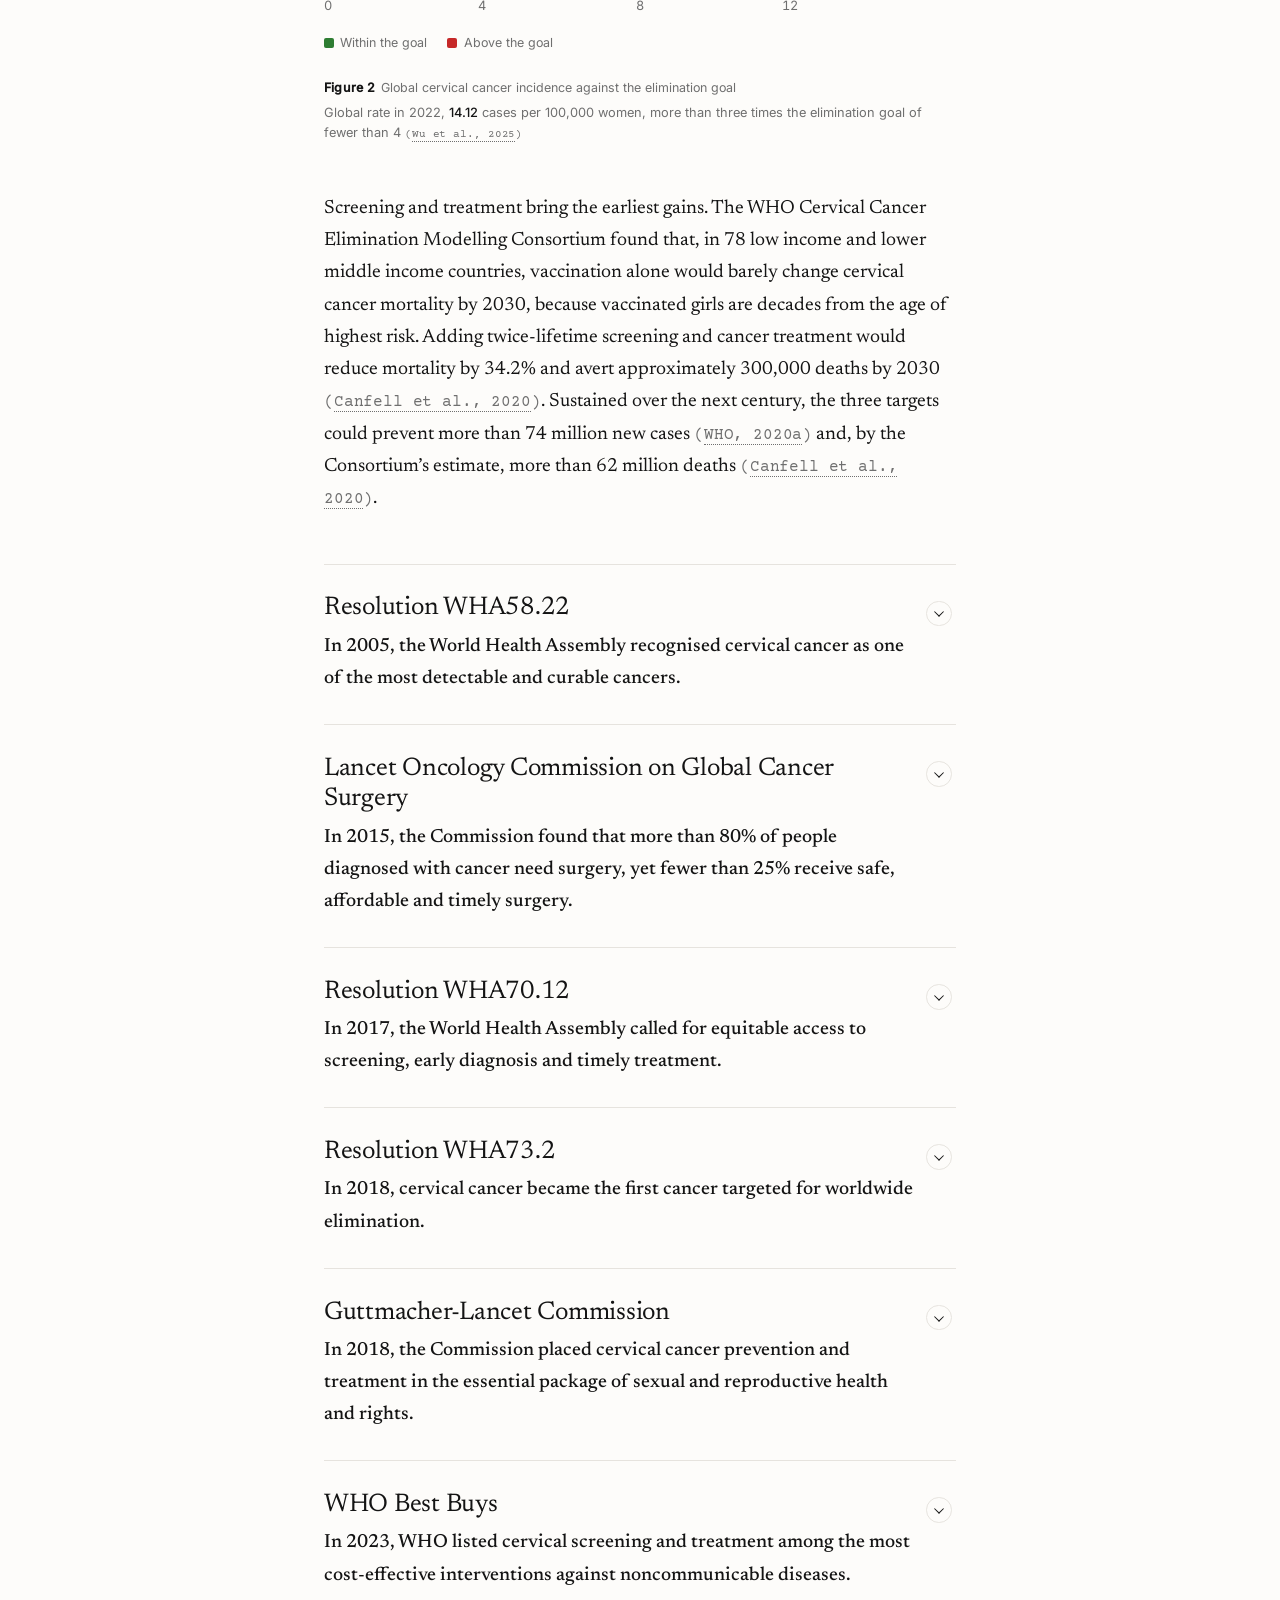
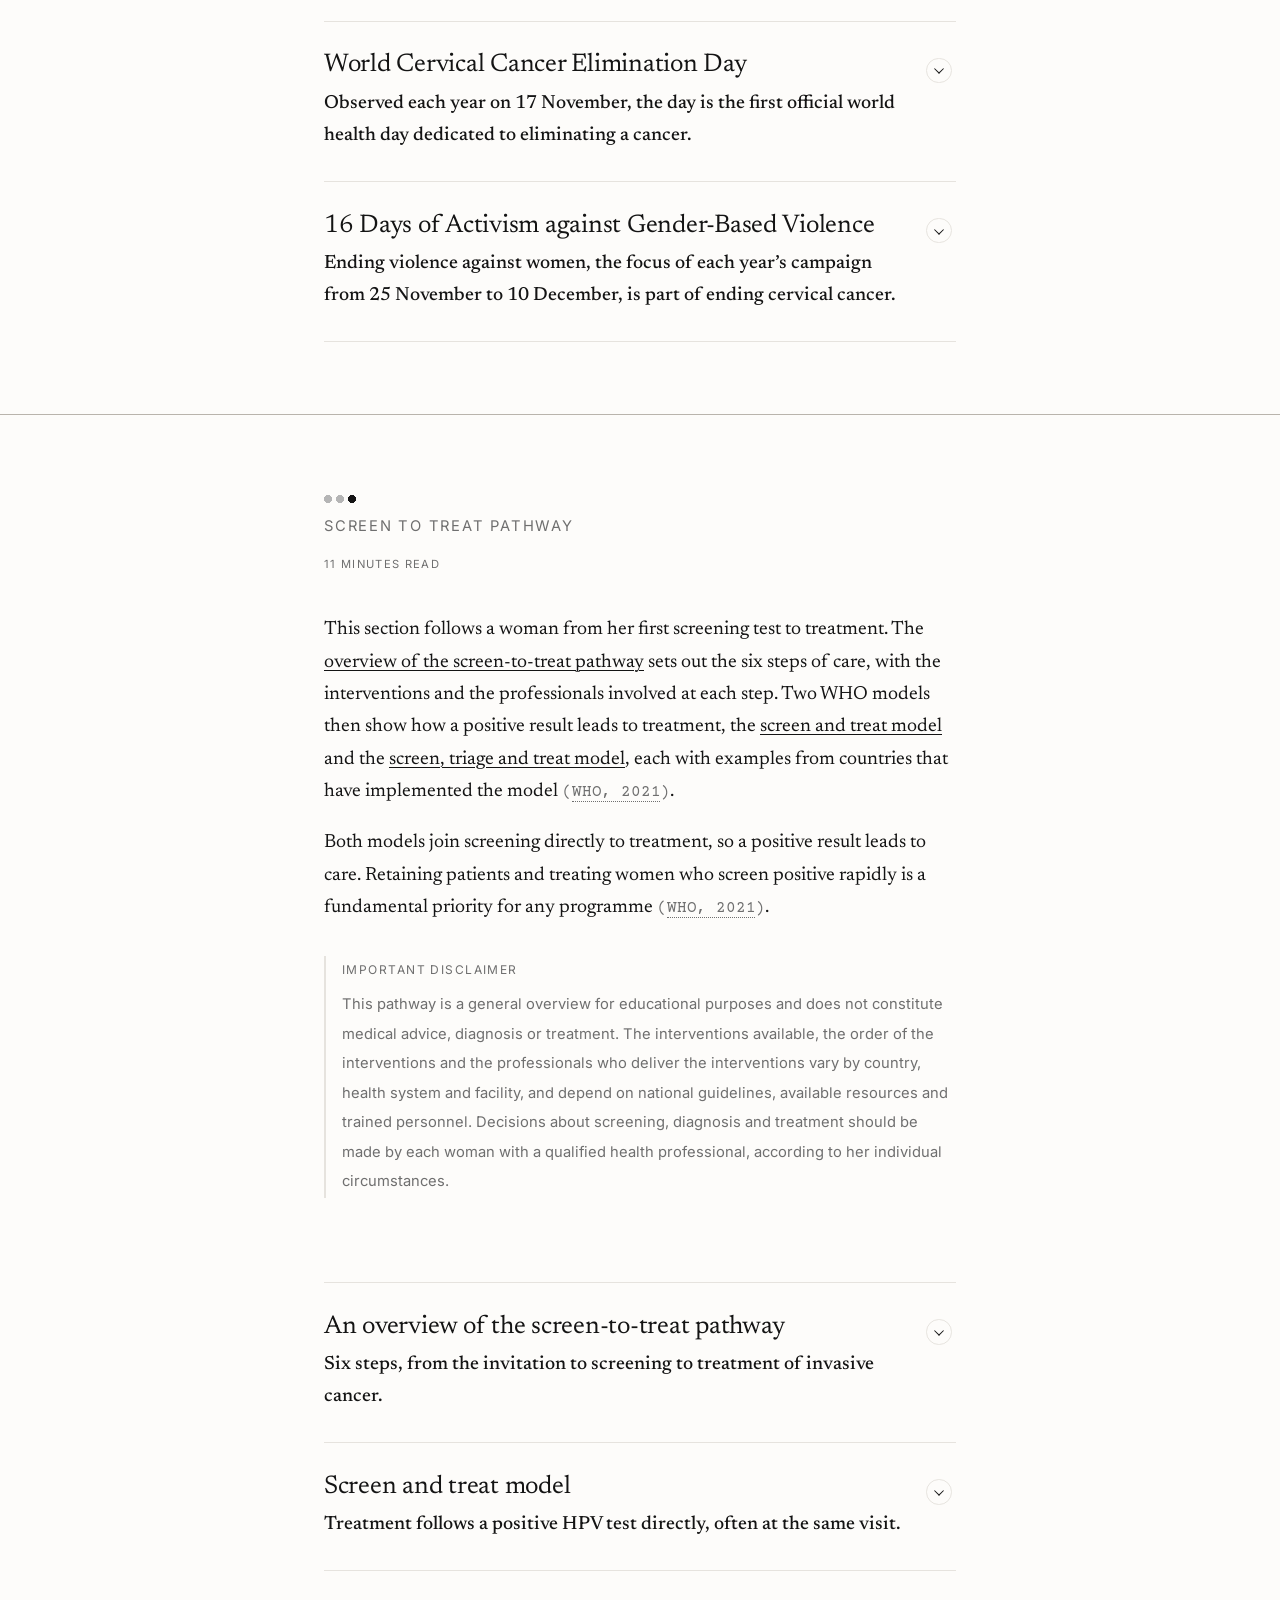
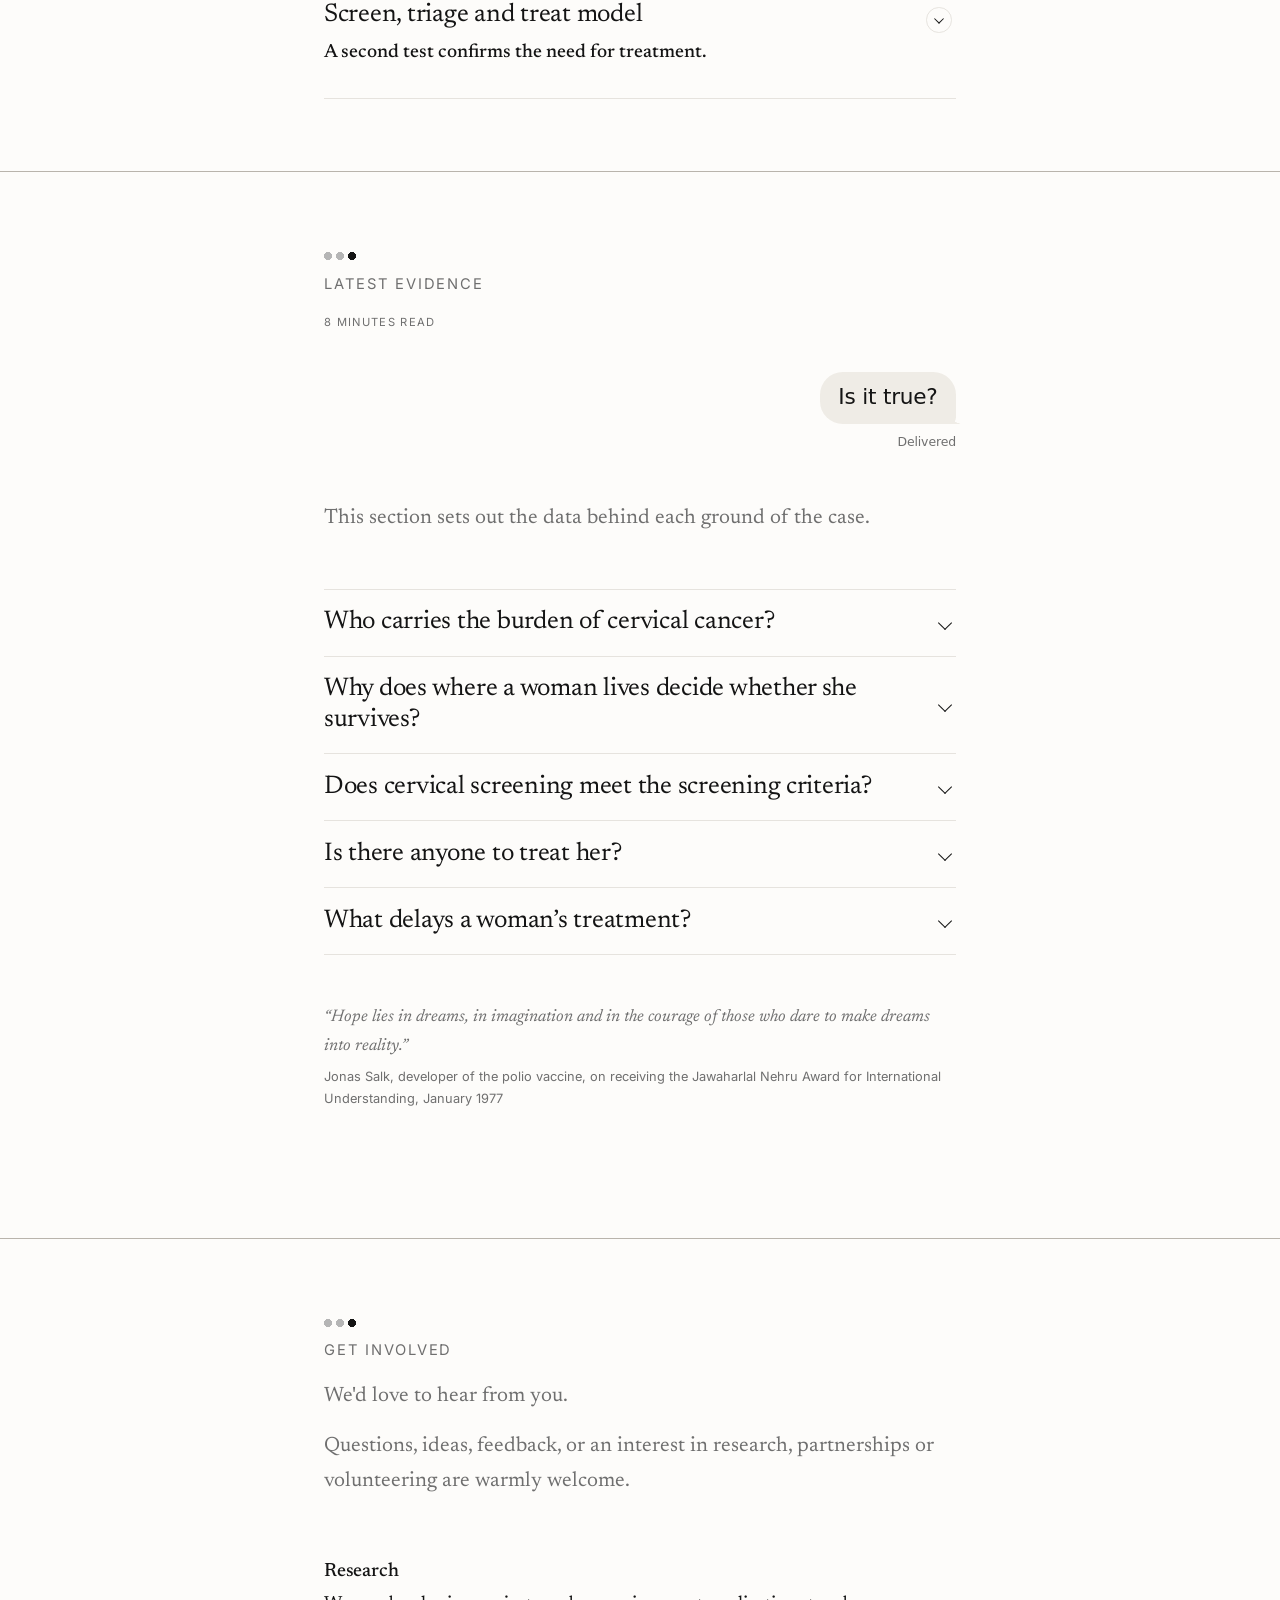
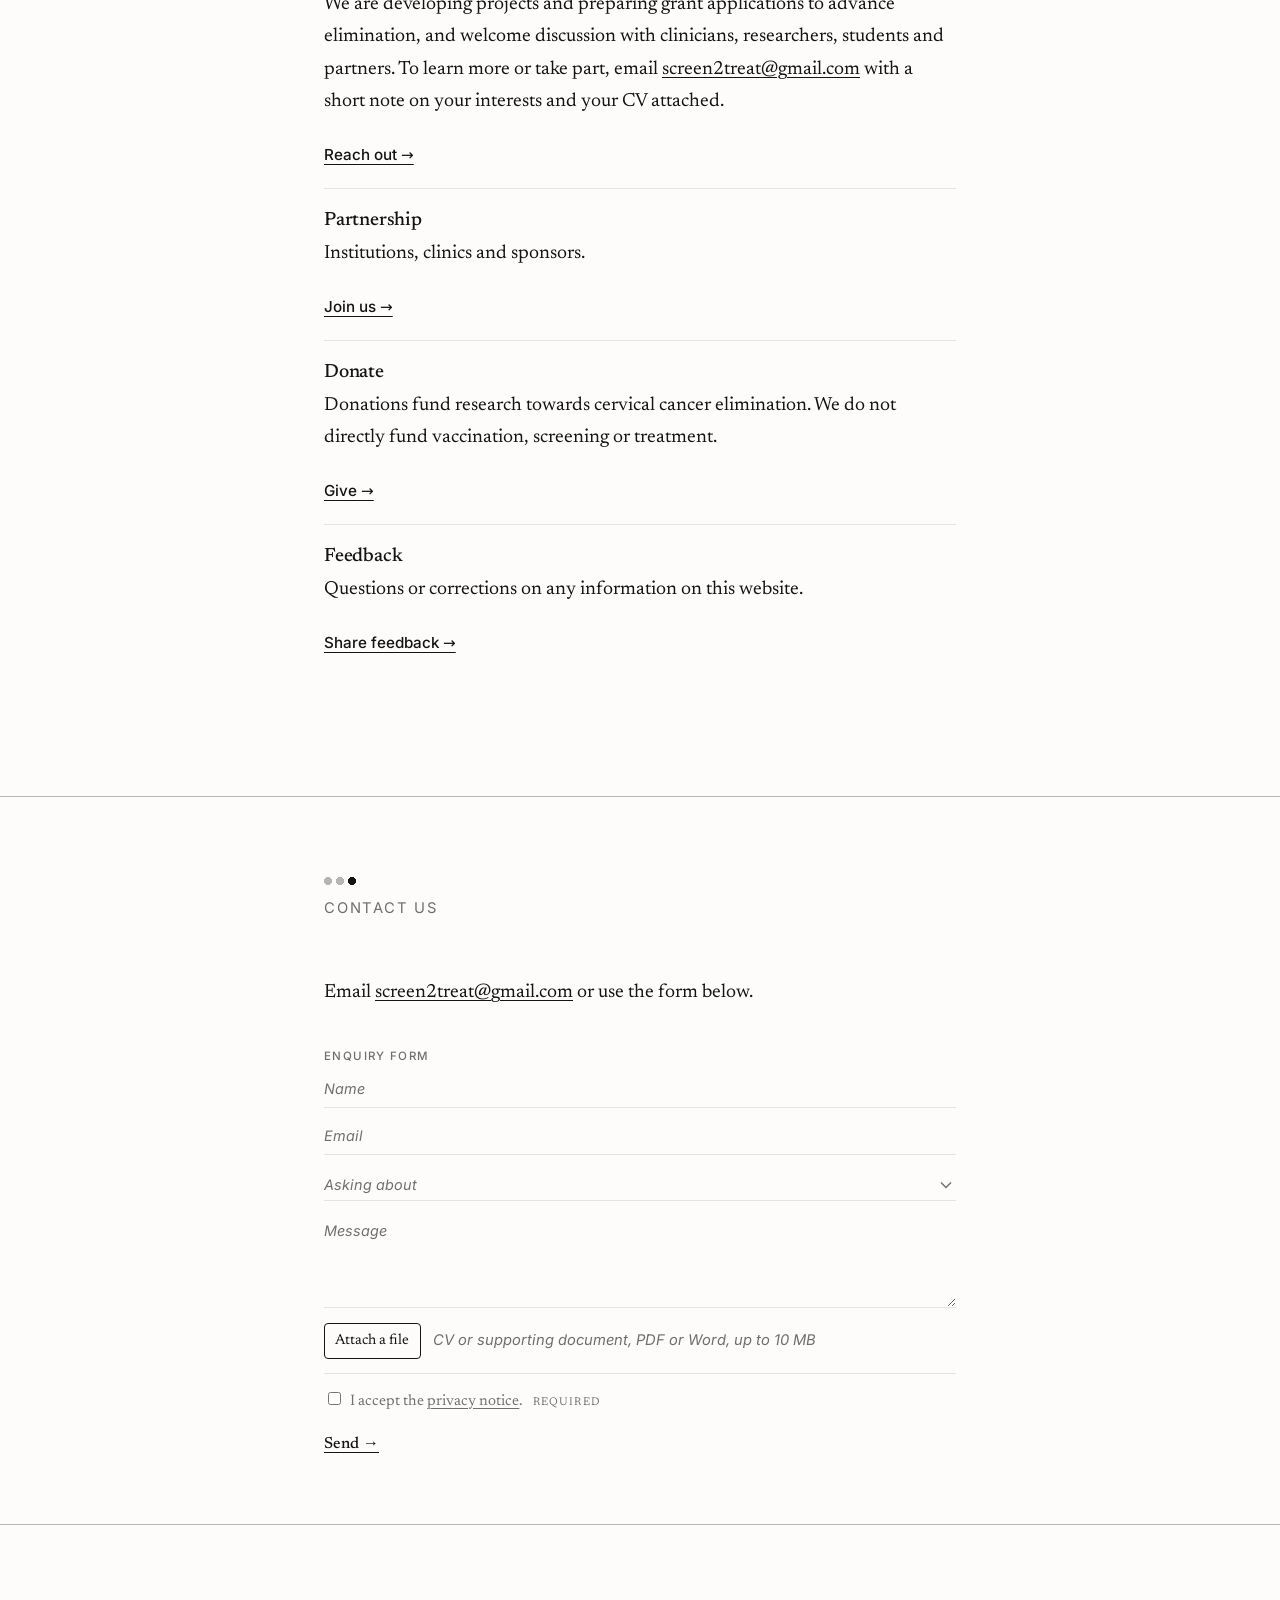
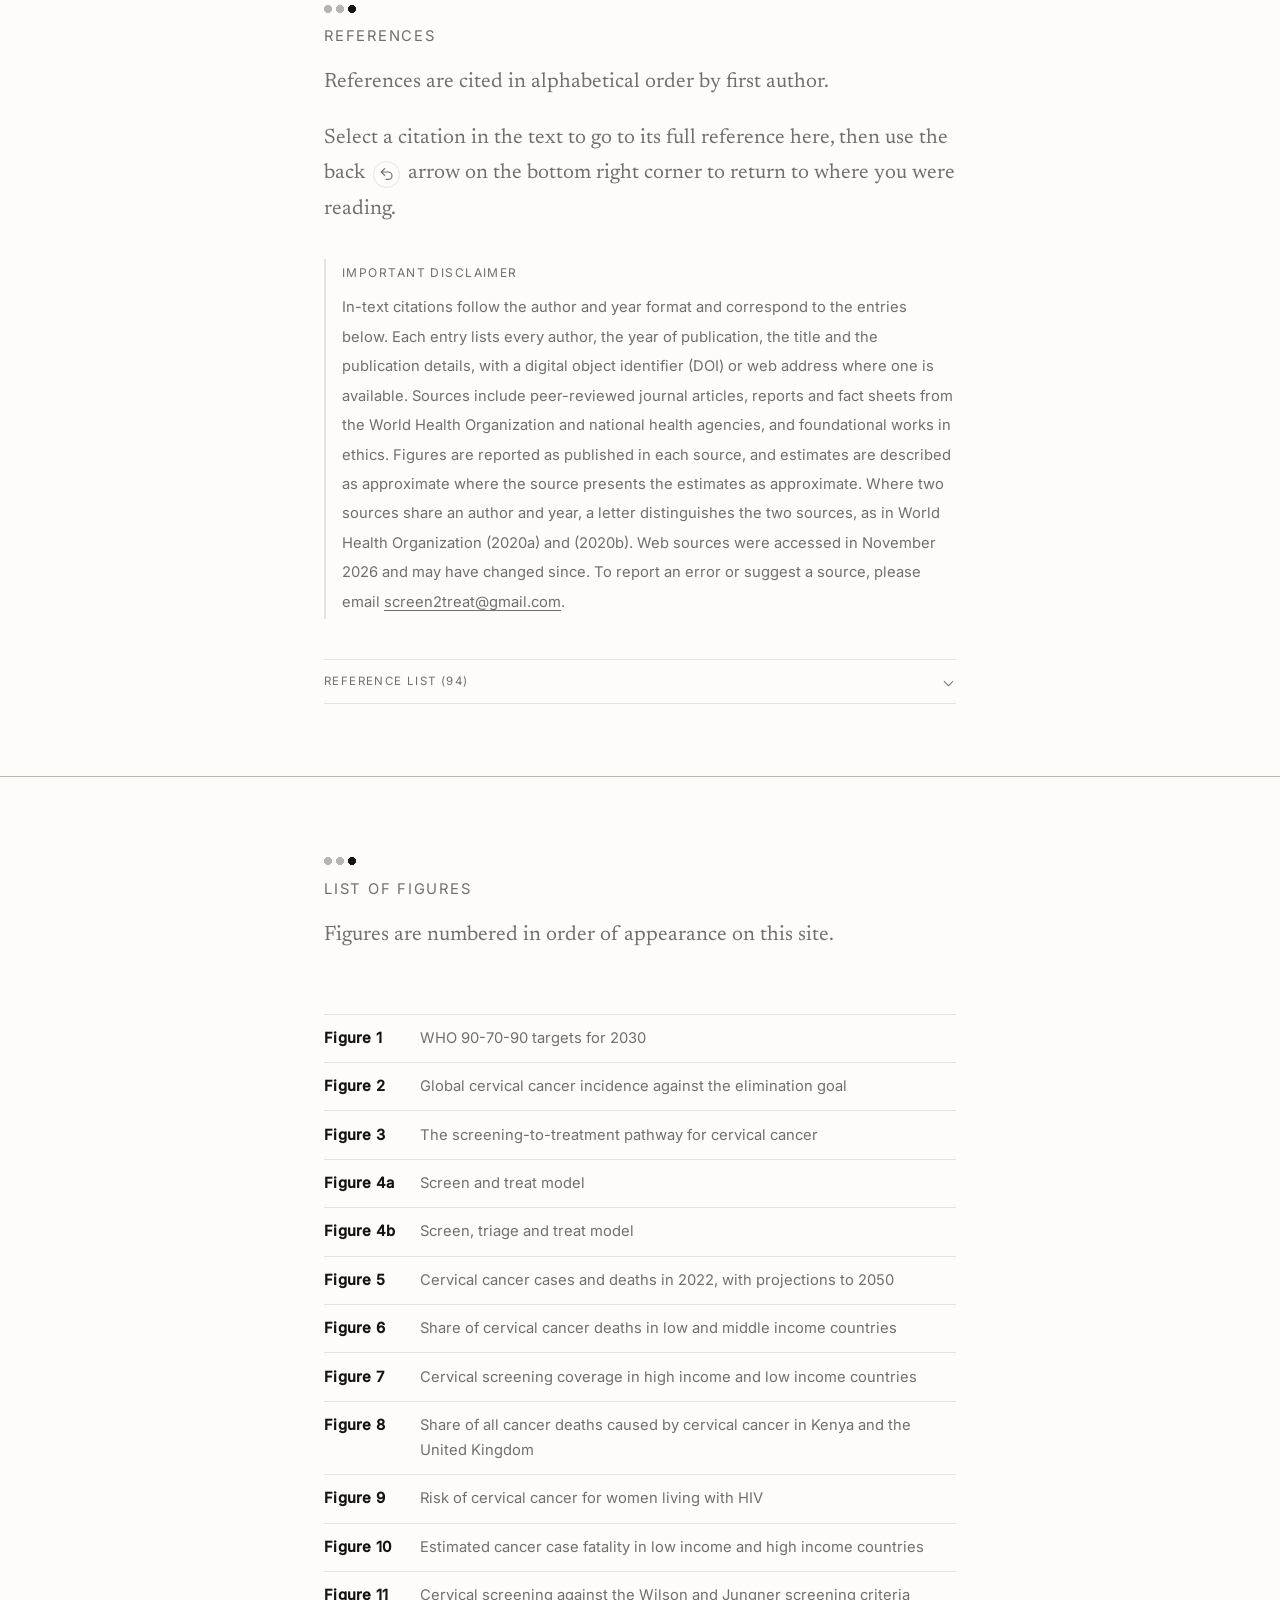
==== commit 69e89695: "Put citation instruction on its own line in References Co-Authored-By: Claude Opus 5.5 <noreply@anth" ====
--- a/index.html
+++ b/index.html
@@ -16,7 +16,7 @@
   <meta property="og:image:height" content="630">
   <meta property="og:image:alt" content="Screen to Treat logo with the line Prevention is better than cure. Except for each person we failed to reach.">
   <meta name="twitter:card" content="summary_large_image">
-  <link rel="stylesheet" href="assets/css/style.css?v=2611281525">
+  <link rel="stylesheet" href="assets/css/style.css?v=2611281526">
   <script>try{var t=localStorage.getItem("s2t-theme"),c=localStorage.getItem("s2t-palette");if(t==="dark")document.documentElement.setAttribute("data-theme","dark");if(c==="cvd")document.documentElement.setAttribute("data-palette","cvd");}catch(e){}</script>
 </head>
 <body>
@@ -564,7 +564,8 @@
     <section class="page-header">
       <div class="container">
         <p class="eyebrow">References</p>
-        <p class="lead">References are cited in alphabetical order by first author. Select a citation in the text to go to its full reference here, then use the back <span class="inline-icon" role="img" aria-label="back arrow"><svg viewBox="0 0 24 24" fill="none" stroke="currentColor" stroke-width="1.6" stroke-linecap="round" stroke-linejoin="round" aria-hidden="true"><path d="M9 14L4.5 9.5L9 5"/><path d="M4.5 9.5H14a5 5 0 0 1 0 10h-3"/></svg></span> arrow on the bottom right corner to return to where you were reading.</p>
+        <p class="lead">References are cited in alphabetical order by first author.</p>
+        <p class="lead">Select a citation in the text to go to its full reference here, then use the back <span class="inline-icon" role="img" aria-label="back arrow"><svg viewBox="0 0 24 24" fill="none" stroke="currentColor" stroke-width="1.6" stroke-linecap="round" stroke-linejoin="round" aria-hidden="true"><path d="M9 14L4.5 9.5L9 5"/><path d="M4.5 9.5H14a5 5 0 0 1 0 10h-3"/></svg></span> arrow on the bottom right corner to return to where you were reading.</p>
         <p class="scope-note refs-note"><span class="theory-name">Important disclaimer</span>In-text citations follow the author and year format and correspond to the entries below. Each entry lists every author, the year of publication, the title and the publication details, with a digital object identifier (DOI) or web address where one is available. Sources include peer-reviewed journal articles, reports and fact sheets from the World Health Organization and national health agencies, and foundational works in ethics. Figures are reported as published in each source, and estimates are described as approximate where the source presents the estimates as approximate. Where two sources share an author and year, a letter distinguishes the two sources, as in World Health Organization (2020a) and (2020b). Web sources were accessed in November 2026 and may have changed since. To report an error or suggest a source, please email <a href="mailto:screen2treat@gmail.com?subject=References">screen2treat@gmail.com</a>.</p>
       </div>
     </section>
@@ -771,6 +772,6 @@
   </main>
 
   <div data-include="footer"></div>
-  <script src="assets/js/main.js?v=2611281525"></script>
+  <script src="assets/js/main.js?v=2611281526"></script>
 </body>
 </html>
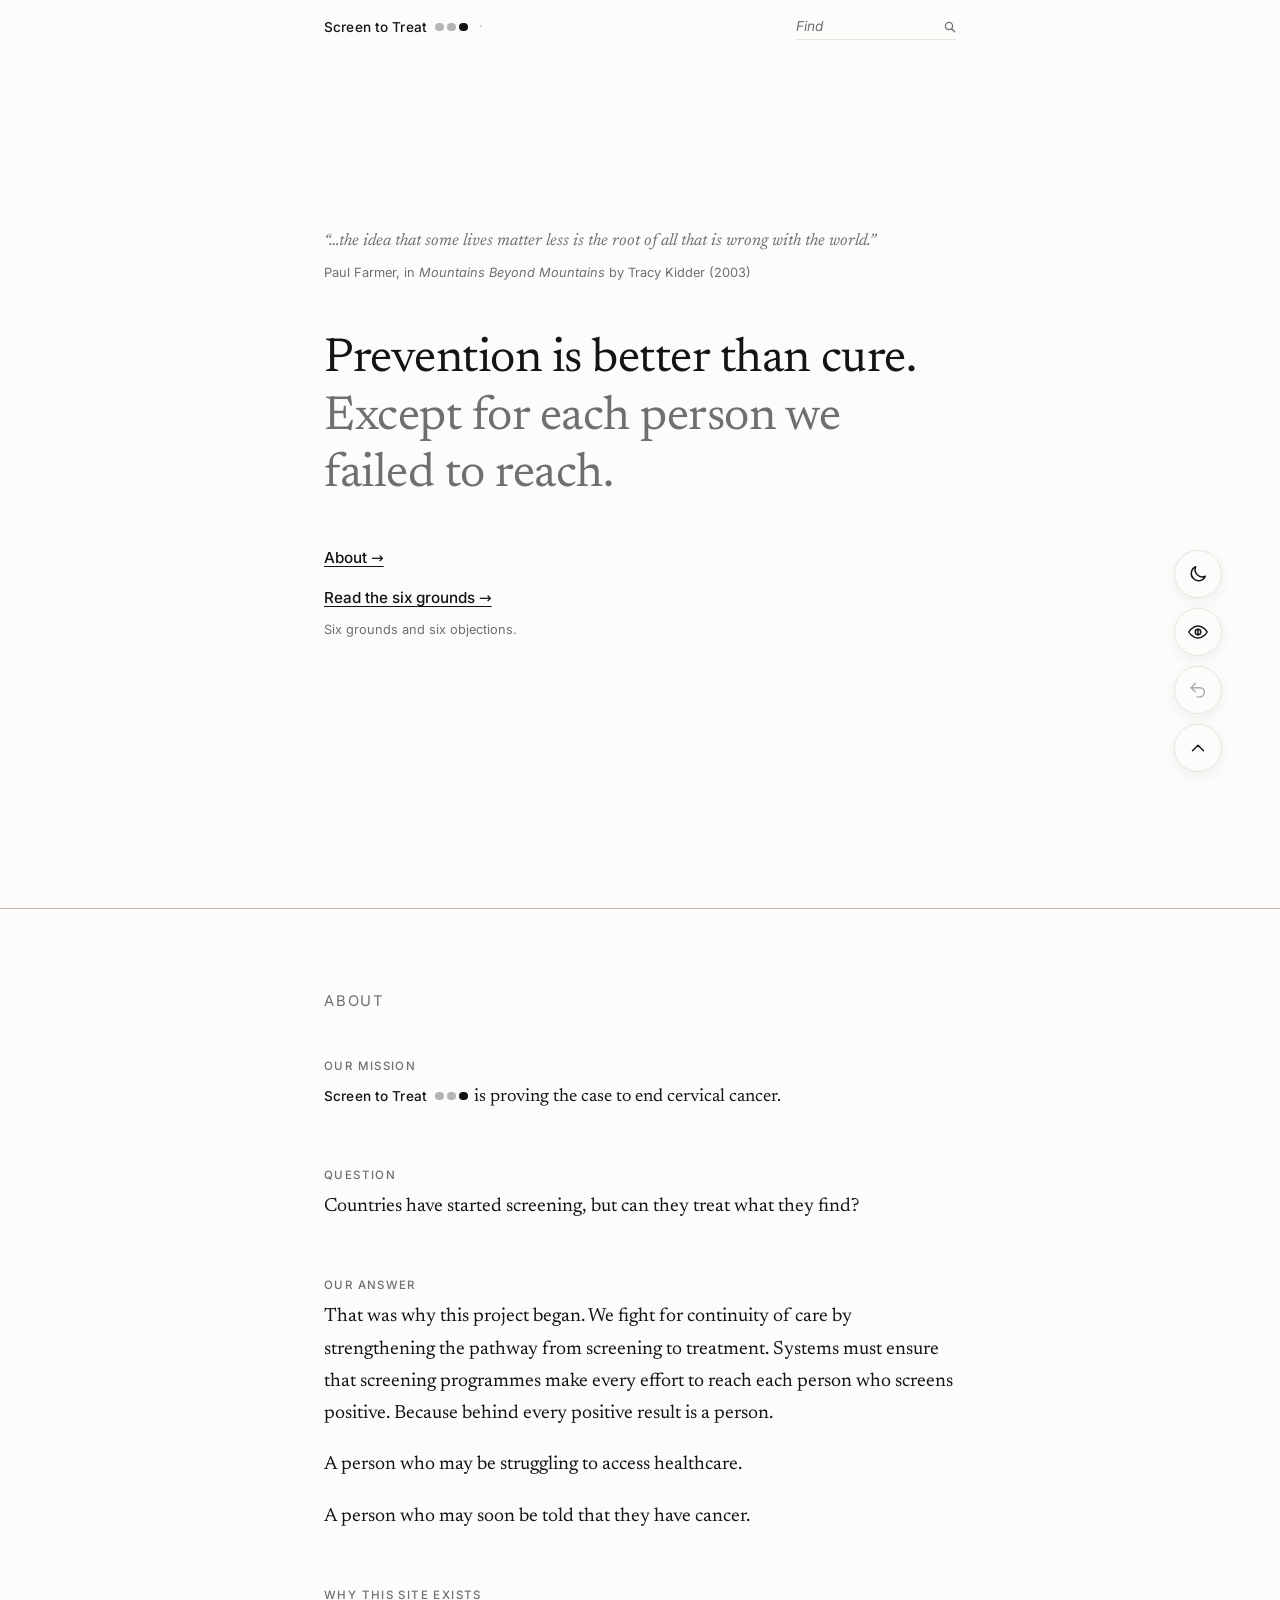
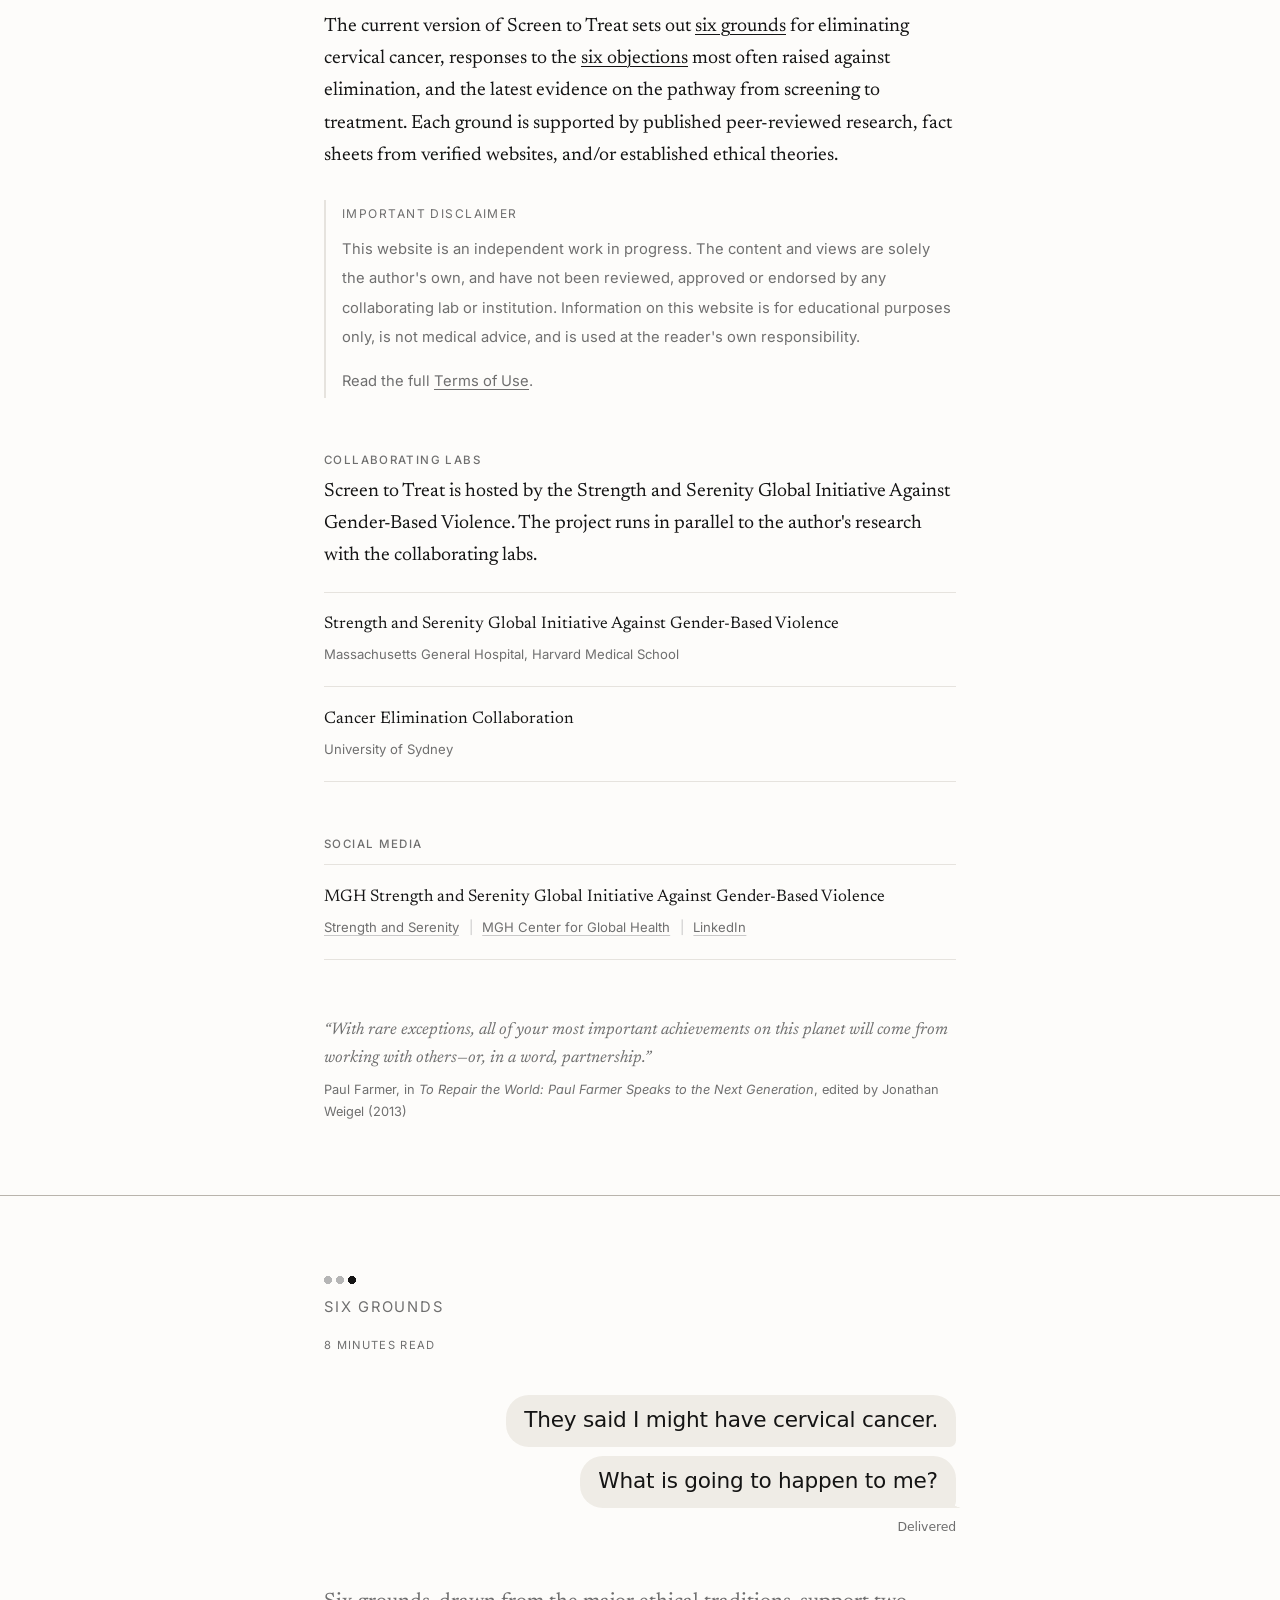
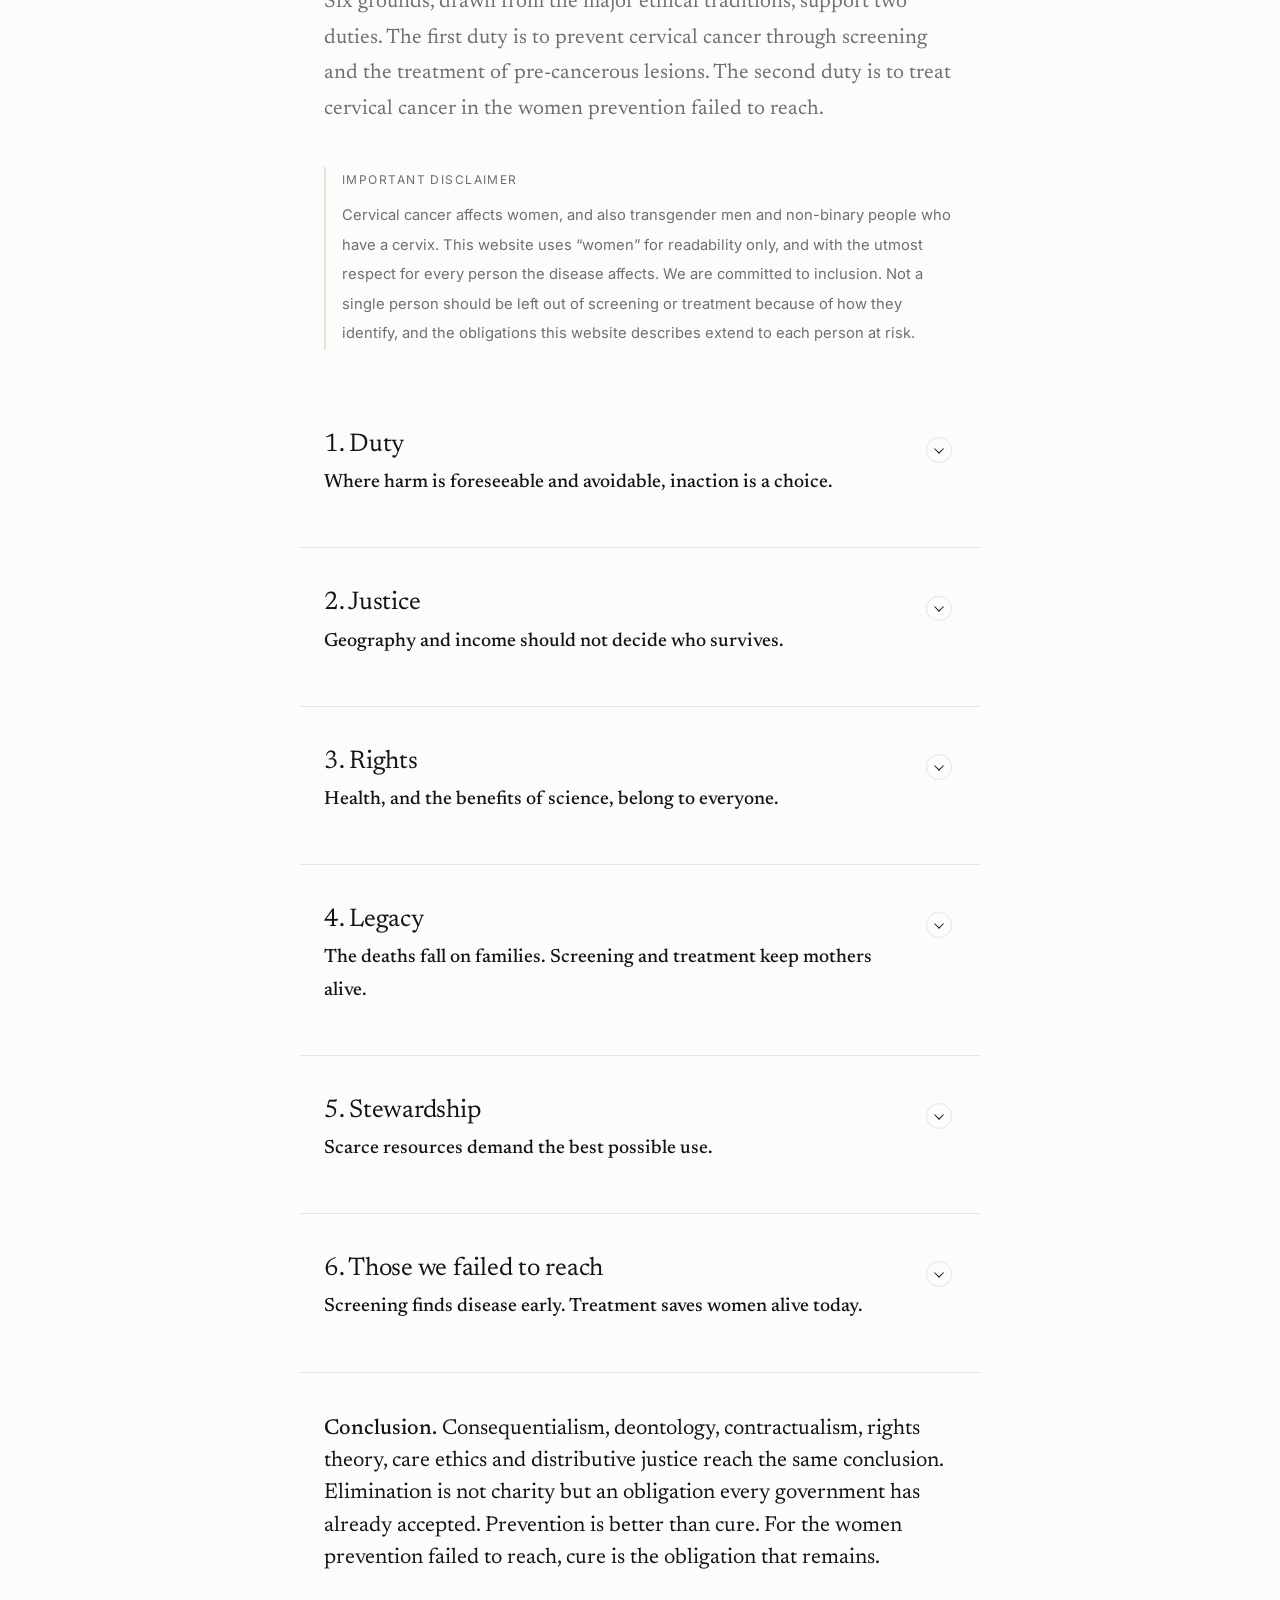
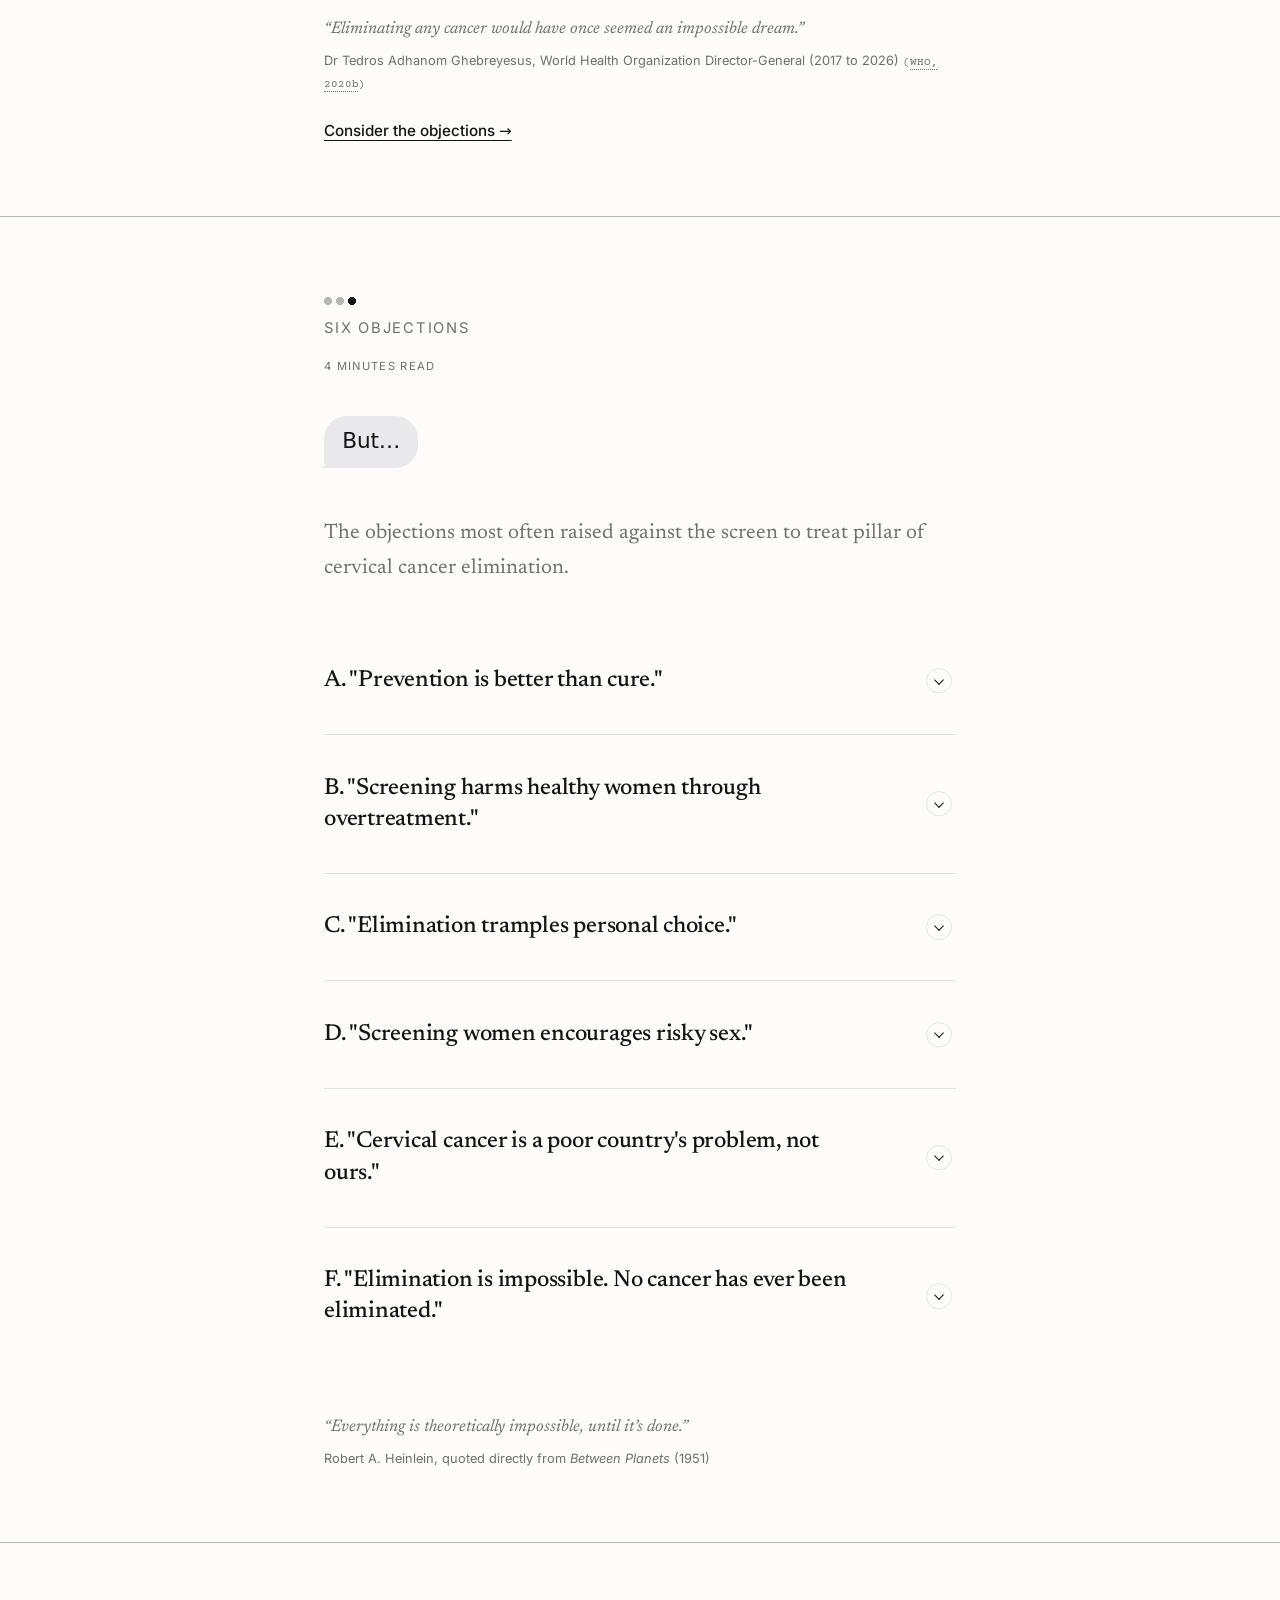
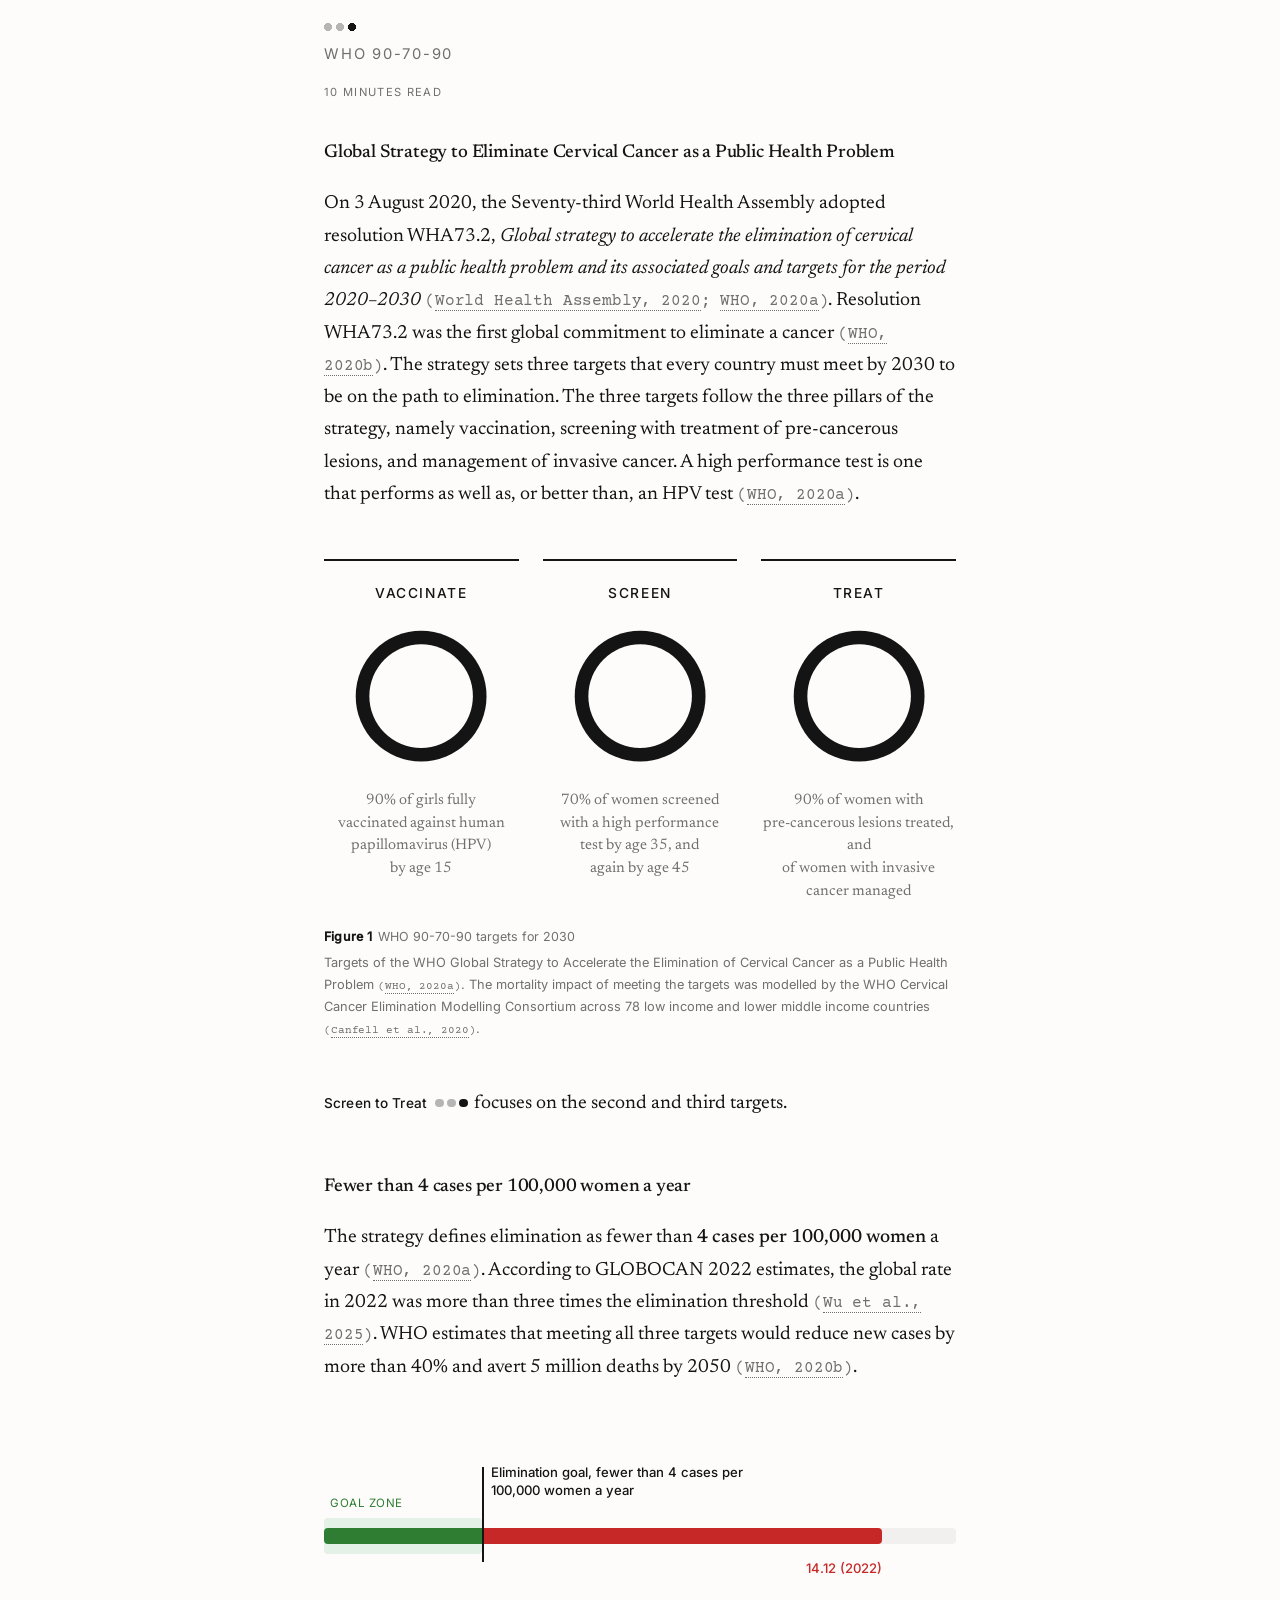
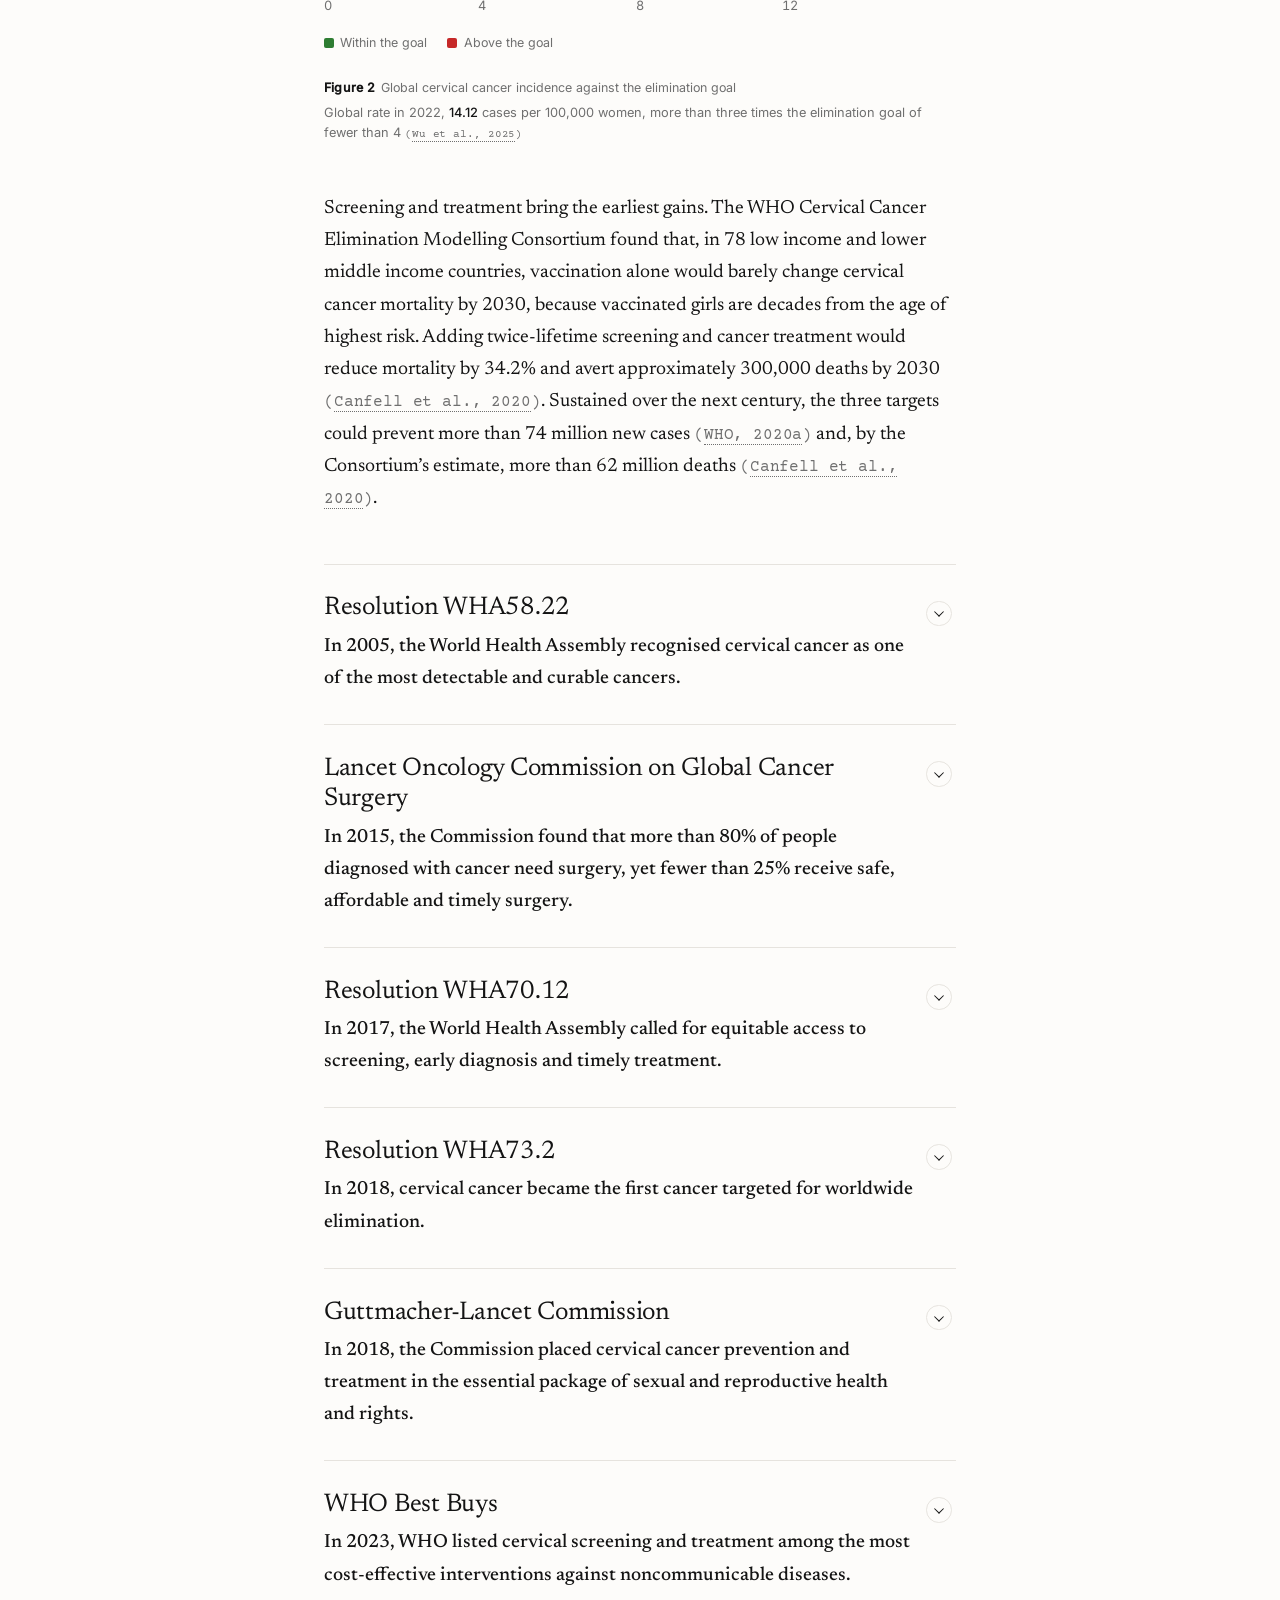
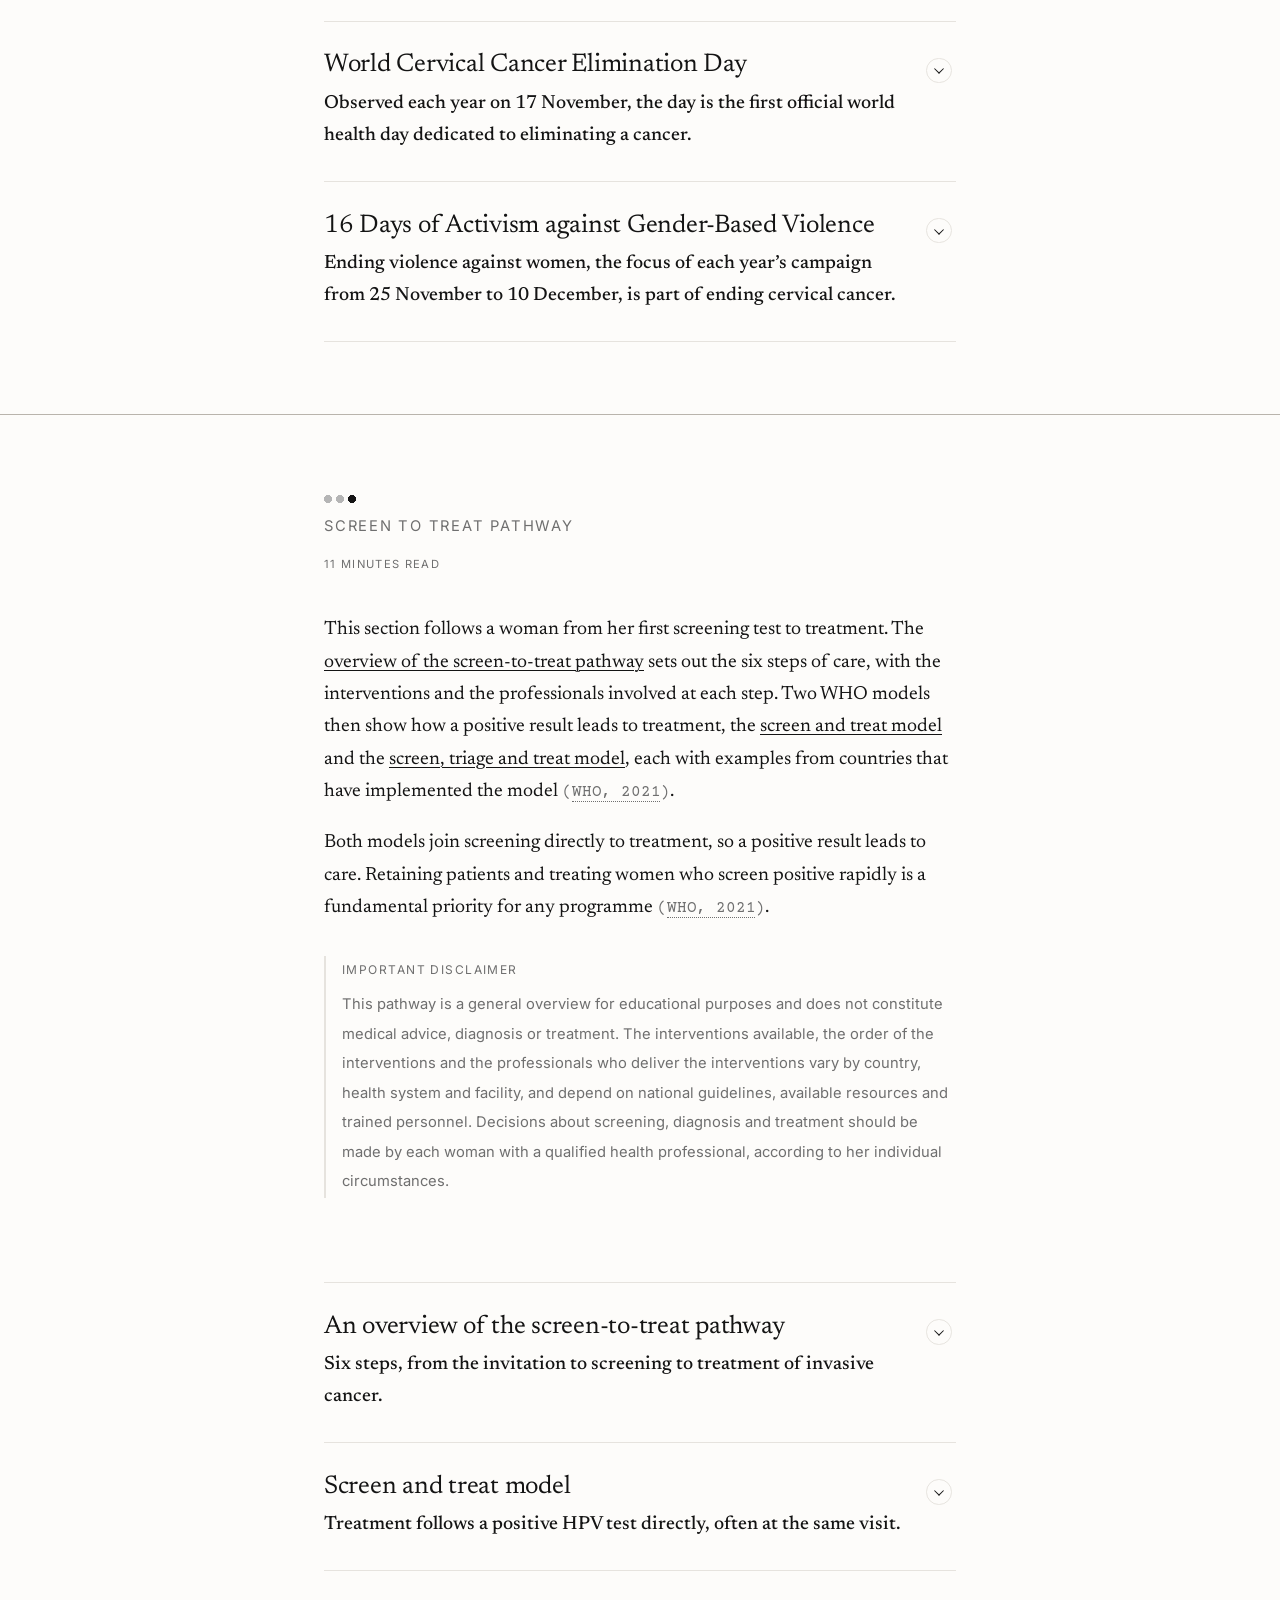
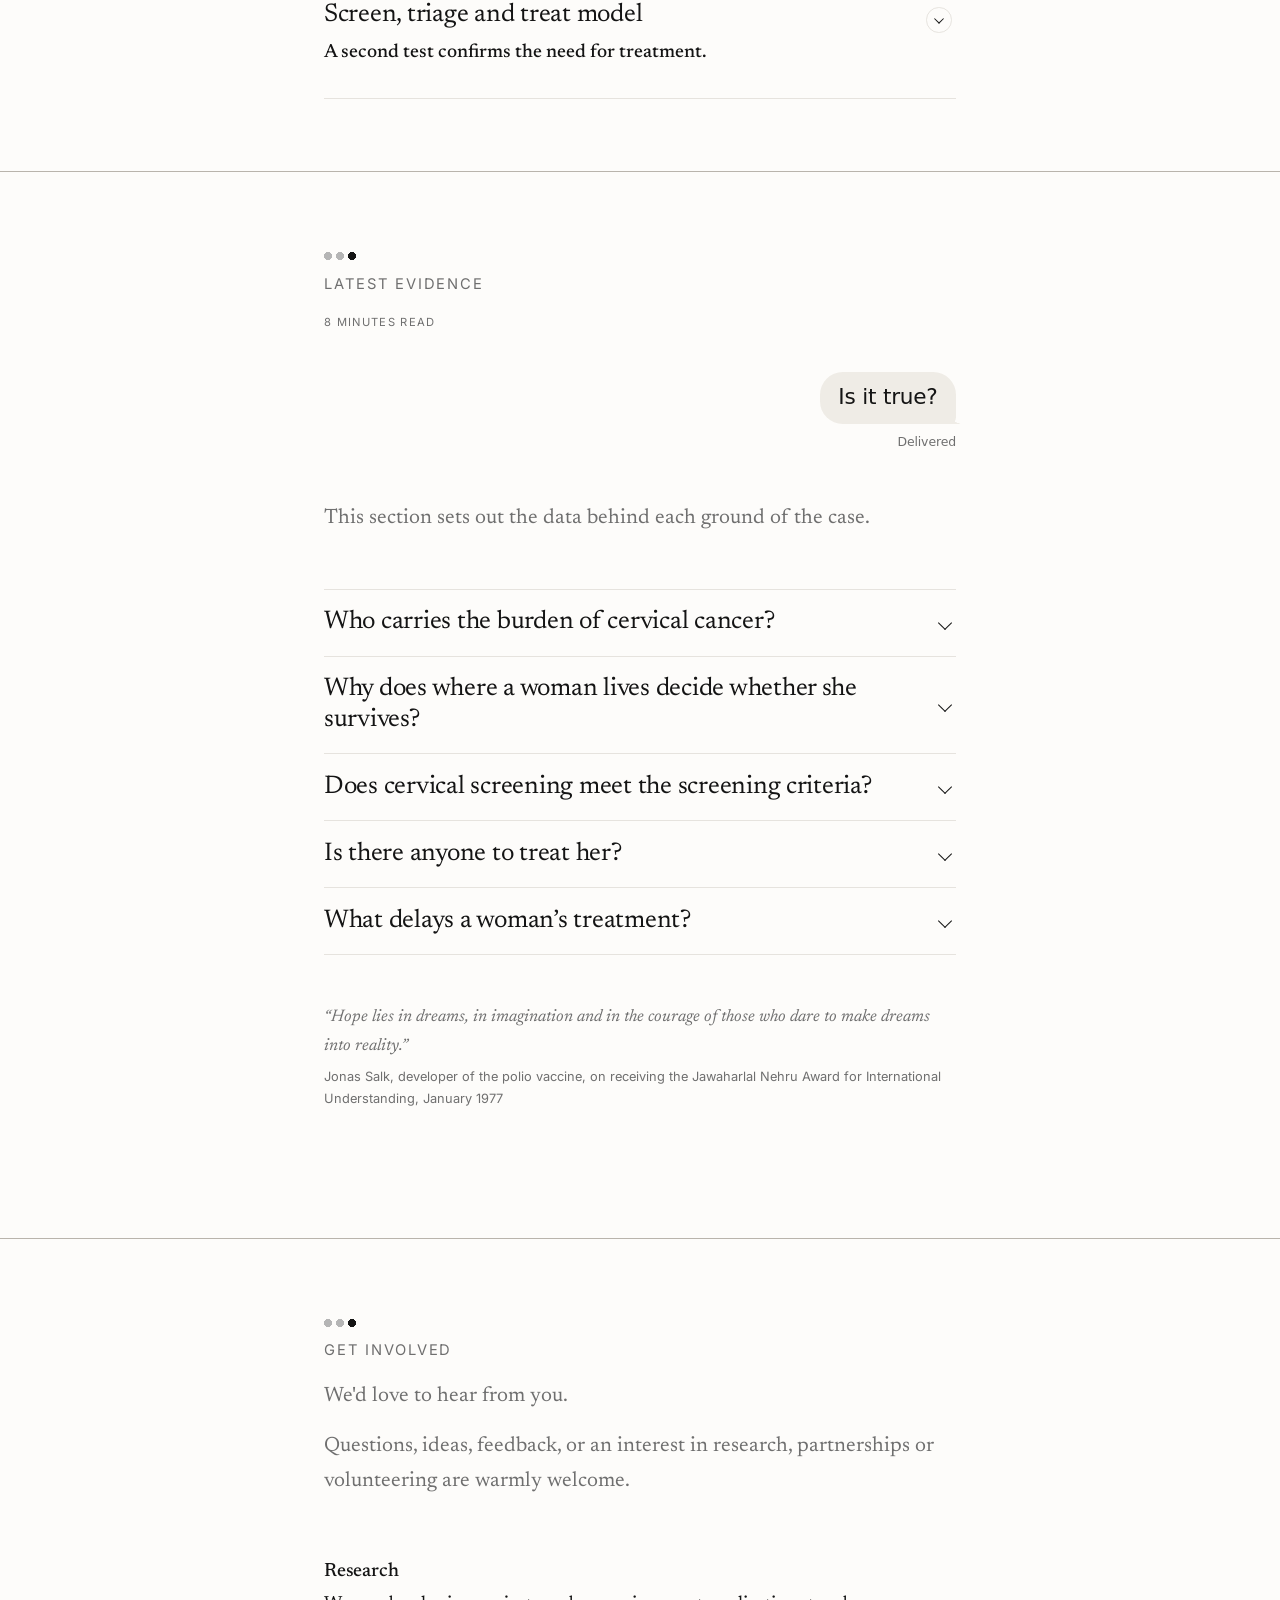
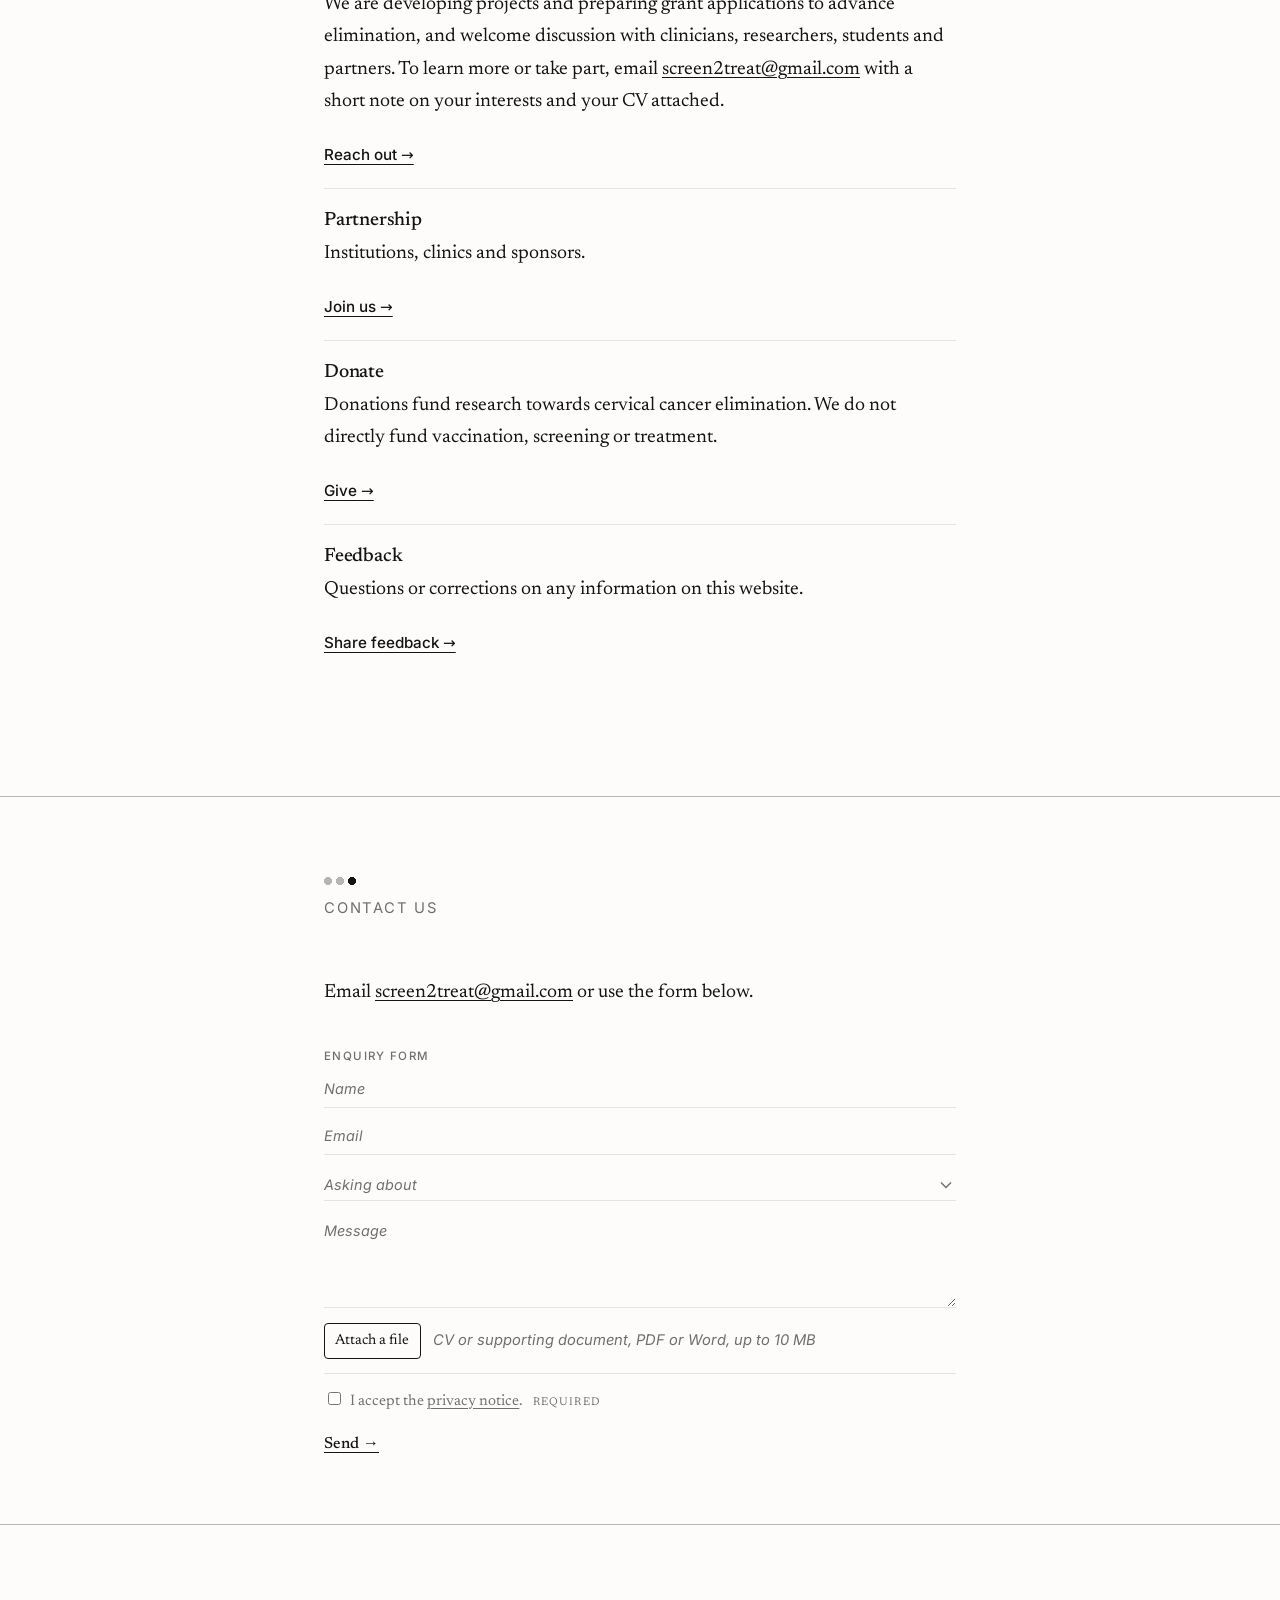
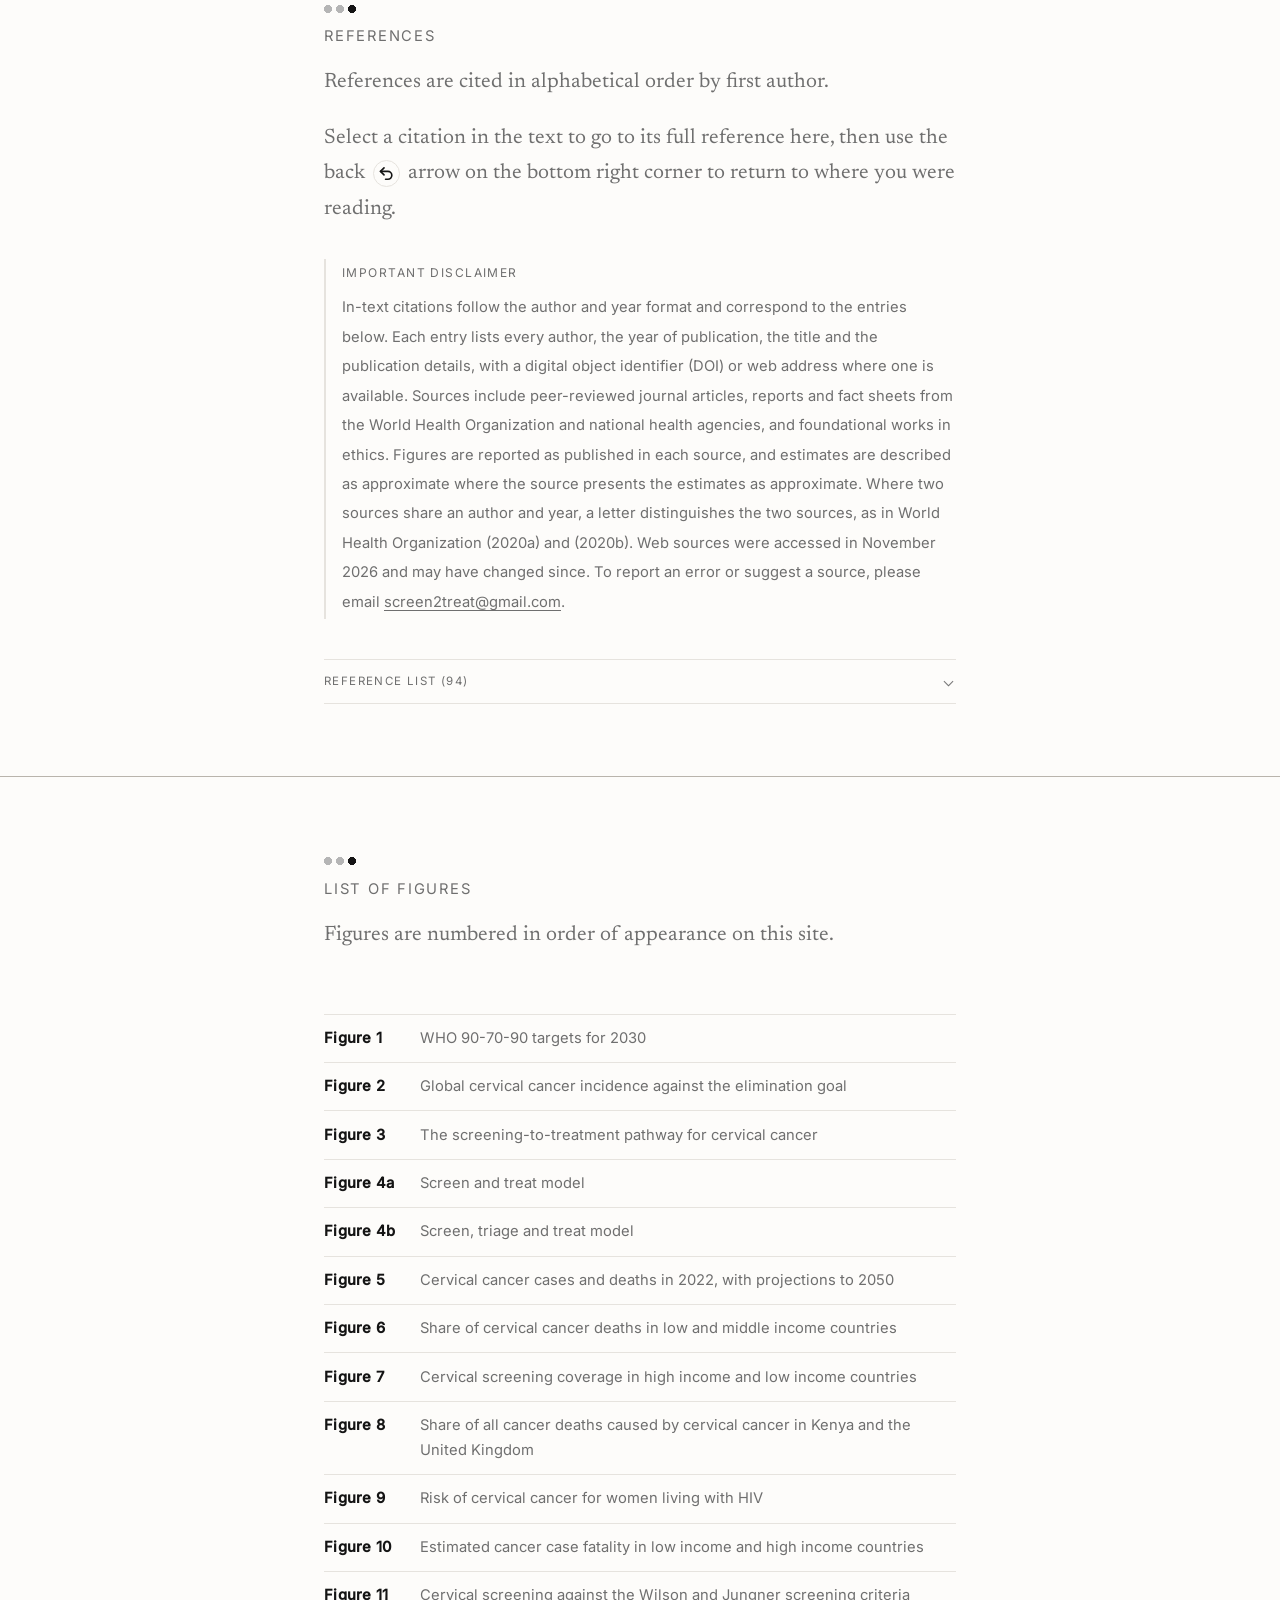
==== commit df91eb7f: "Match inline back icon darkness to the floating button Co-Authored-By: Claude Opus 5.5 <noreply@anth" ====
--- a/index.html
+++ b/index.html
@@ -16,7 +16,7 @@
   <meta property="og:image:height" content="630">
   <meta property="og:image:alt" content="Screen to Treat logo with the line Prevention is better than cure. Except for each person we failed to reach.">
   <meta name="twitter:card" content="summary_large_image">
-  <link rel="stylesheet" href="assets/css/style.css?v=2611281526">
+  <link rel="stylesheet" href="assets/css/style.css?v=2611281528">
   <script>try{var t=localStorage.getItem("s2t-theme"),c=localStorage.getItem("s2t-palette");if(t==="dark")document.documentElement.setAttribute("data-theme","dark");if(c==="cvd")document.documentElement.setAttribute("data-palette","cvd");}catch(e){}</script>
 </head>
 <body>
@@ -565,7 +565,7 @@
       <div class="container">
         <p class="eyebrow">References</p>
         <p class="lead">References are cited in alphabetical order by first author.</p>
-        <p class="lead">Select a citation in the text to go to its full reference here, then use the back <span class="inline-icon" role="img" aria-label="back arrow"><svg viewBox="0 0 24 24" fill="none" stroke="currentColor" stroke-width="1.6" stroke-linecap="round" stroke-linejoin="round" aria-hidden="true"><path d="M9 14L4.5 9.5L9 5"/><path d="M4.5 9.5H14a5 5 0 0 1 0 10h-3"/></svg></span> arrow on the bottom right corner to return to where you were reading.</p>
+        <p class="lead">Select a citation in the text to go to its full reference here, then use the back <span class="inline-icon" role="img" aria-label="back arrow"><svg viewBox="0 0 24 24" fill="none" stroke="currentColor" stroke-width="2.1" stroke-linecap="round" stroke-linejoin="round" aria-hidden="true"><path d="M9 14L4.5 9.5L9 5"/><path d="M4.5 9.5H14a5 5 0 0 1 0 10h-3"/></svg></span> arrow on the bottom right corner to return to where you were reading.</p>
         <p class="scope-note refs-note"><span class="theory-name">Important disclaimer</span>In-text citations follow the author and year format and correspond to the entries below. Each entry lists every author, the year of publication, the title and the publication details, with a digital object identifier (DOI) or web address where one is available. Sources include peer-reviewed journal articles, reports and fact sheets from the World Health Organization and national health agencies, and foundational works in ethics. Figures are reported as published in each source, and estimates are described as approximate where the source presents the estimates as approximate. Where two sources share an author and year, a letter distinguishes the two sources, as in World Health Organization (2020a) and (2020b). Web sources were accessed in November 2026 and may have changed since. To report an error or suggest a source, please email <a href="mailto:screen2treat@gmail.com?subject=References">screen2treat@gmail.com</a>.</p>
       </div>
     </section>
@@ -772,6 +772,6 @@
   </main>
 
   <div data-include="footer"></div>
-  <script src="assets/js/main.js?v=2611281526"></script>
+  <script src="assets/js/main.js?v=2611281528"></script>
 </body>
 </html>
--- a/assets/css/style.css
+++ b/assets/css/style.css
@@ -1377,4 +1377,5 @@
 .step-note .theory-name { display: block; margin-bottom: 0.4rem; } .step-note { margin-top: 1.6rem; }
 #response .ground-body p.step-note { font-family: Newsreader, Georgia, "Times New Roman", serif !important; font-size: 1.1875rem !important; line-height: 1.7 !important; color: var(--text) !important; }
 #response .fig-label + p.step-note { margin-top: 3rem !important; }
-.inline-icon { display: inline-flex; width: 1.3em; height: 1.3em; align-items: center; justify-content: center; border: 1px solid var(--rule); border-radius: 50%; vertical-align: -0.22em; margin: 0 0.15em; } .inline-icon svg { width: 0.85em; height: 0.85em; }
+.inline-icon { display: inline-flex; width: 1.3em; height: 1.3em; align-items: center; justify-content: center; border: 1px solid var(--rule); border-radius: 50%; vertical-align: -0.22em; margin: 0 0.15em; } .inline-icon svg { width: 0.9em; height: 0.9em; }
+.inline-icon { color: var(--text); }
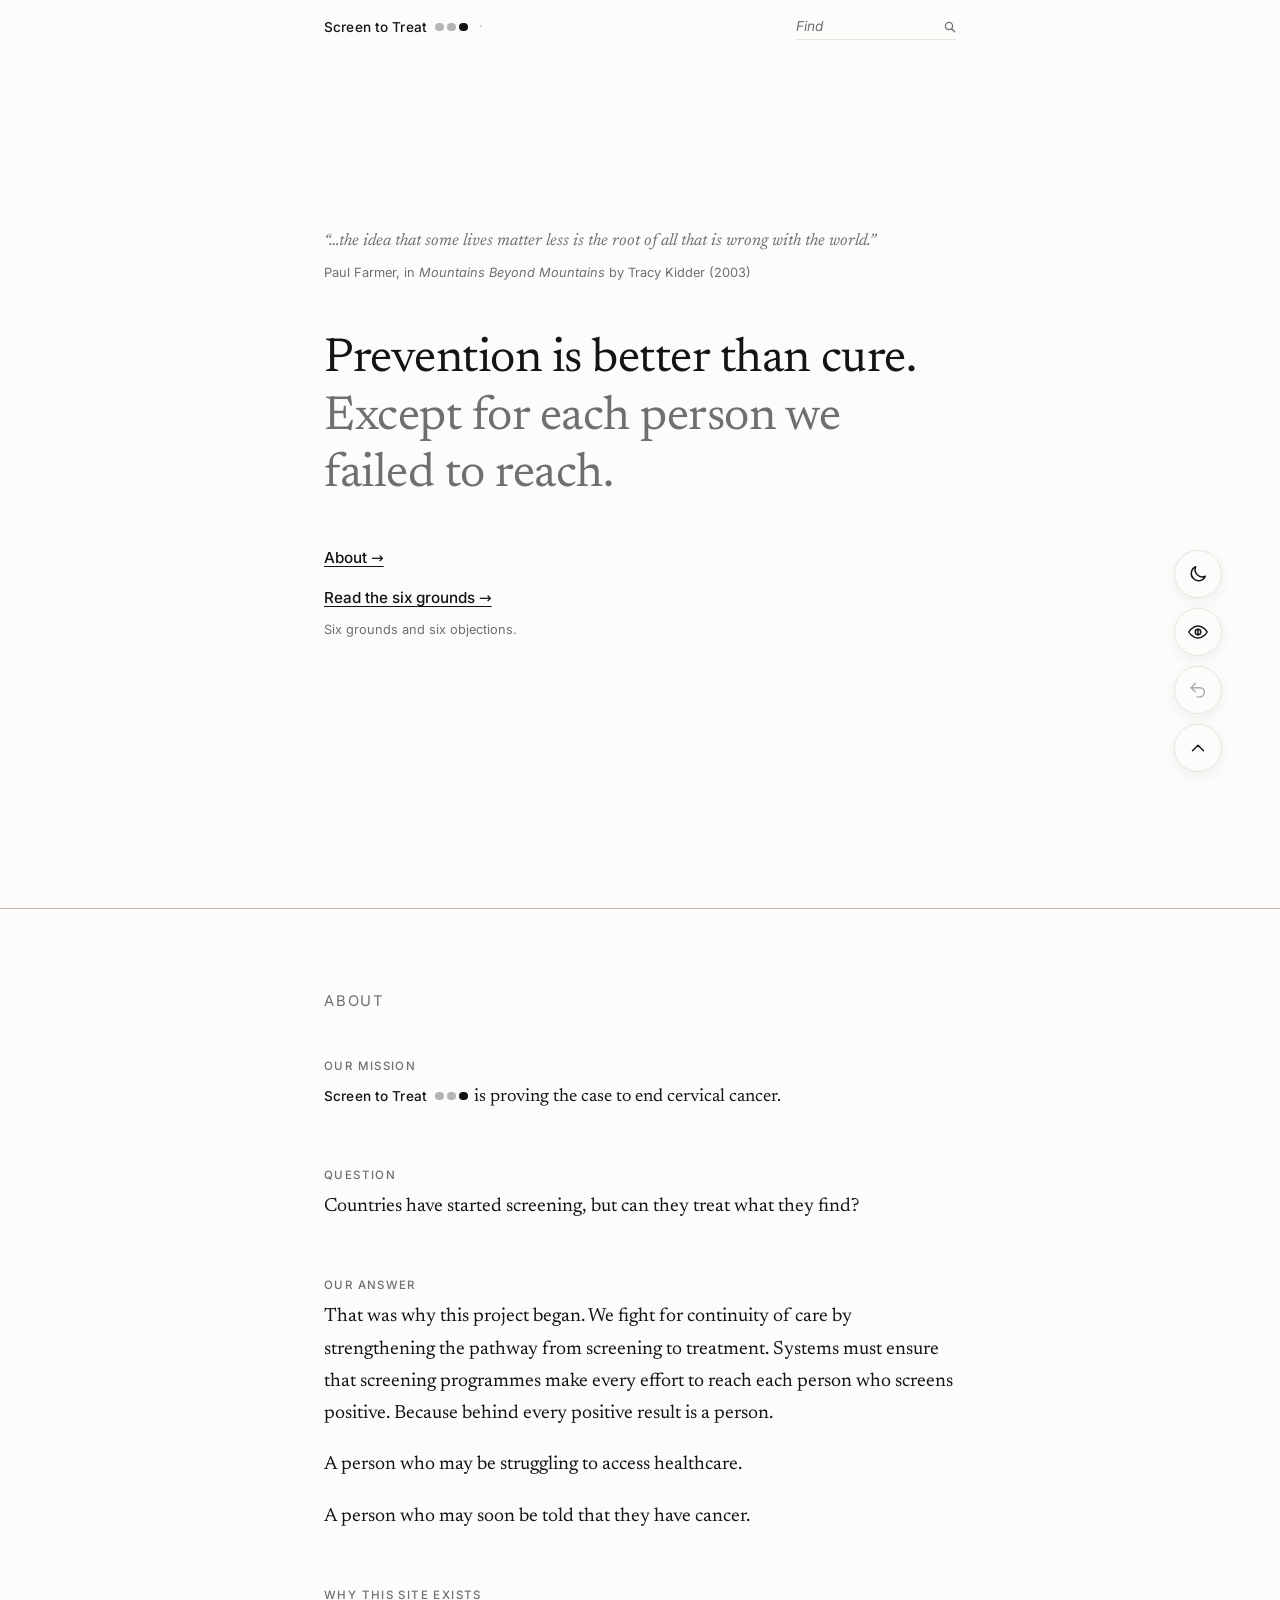
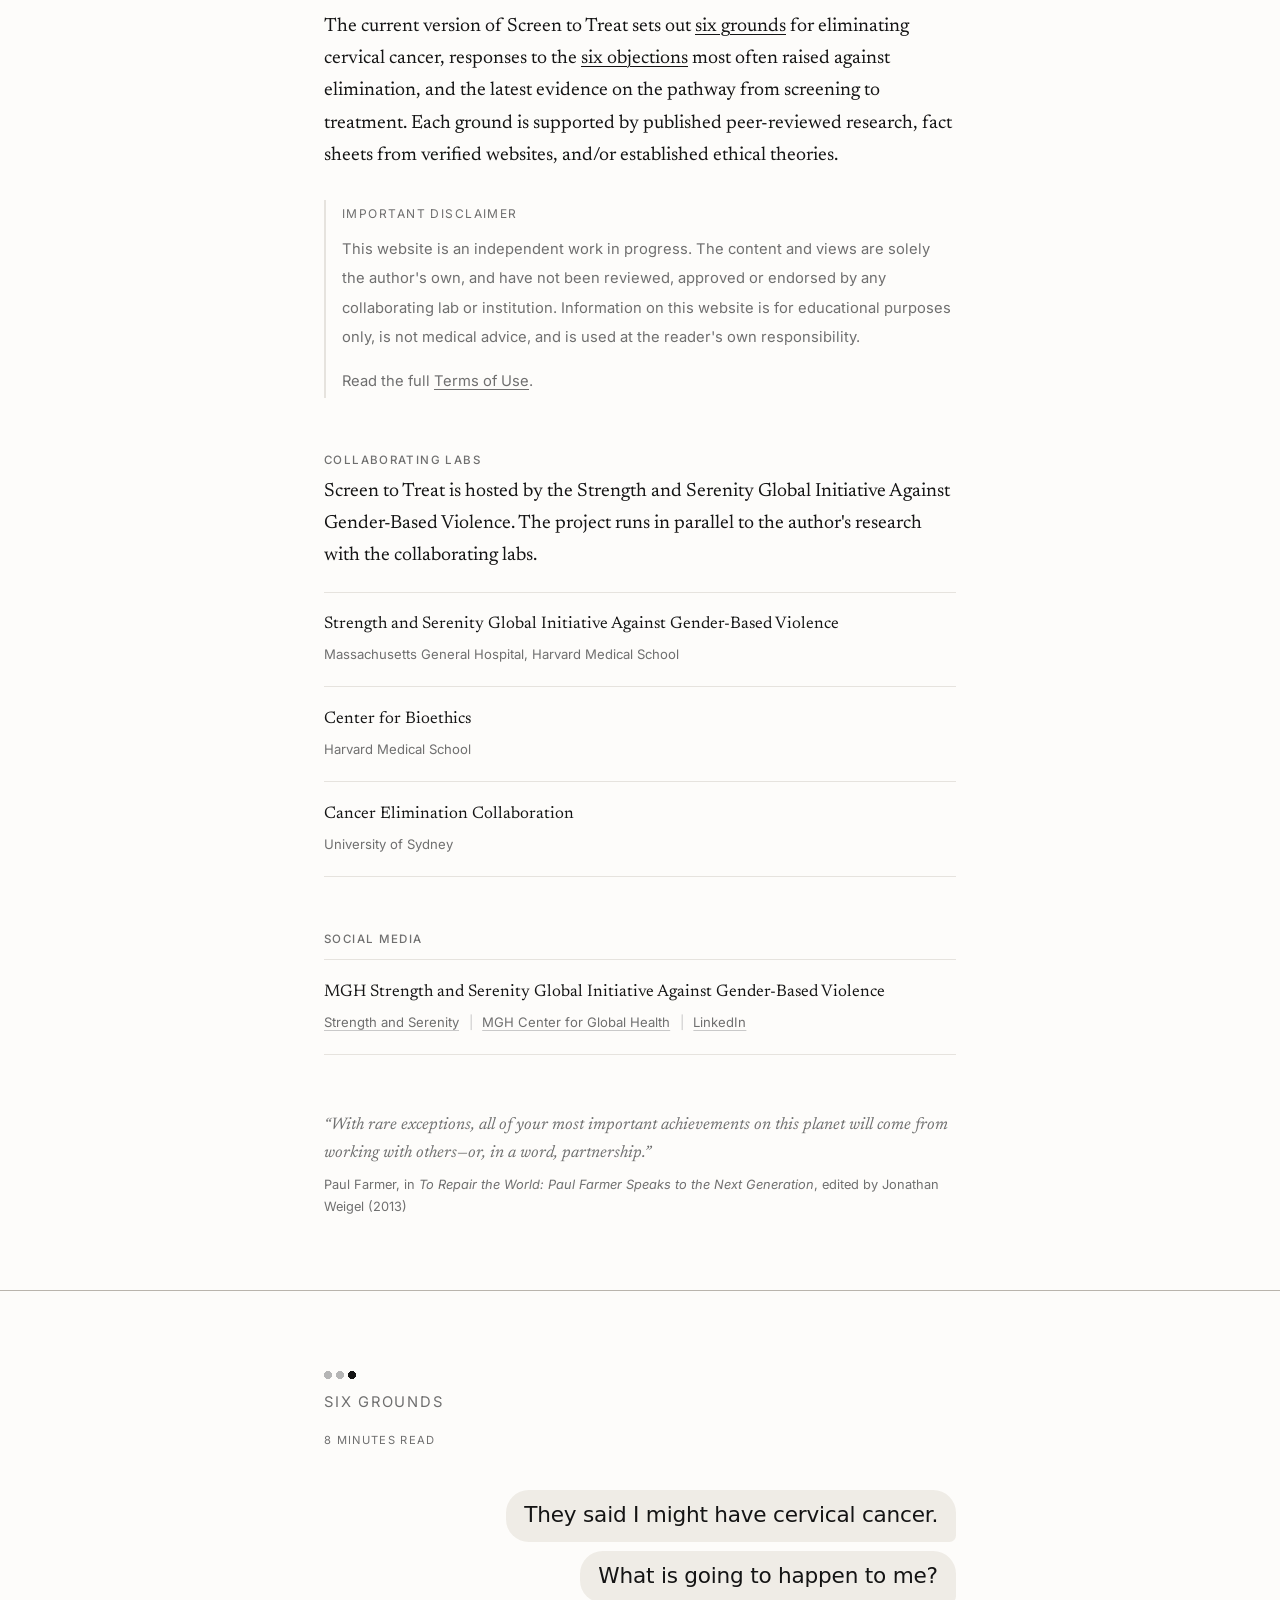
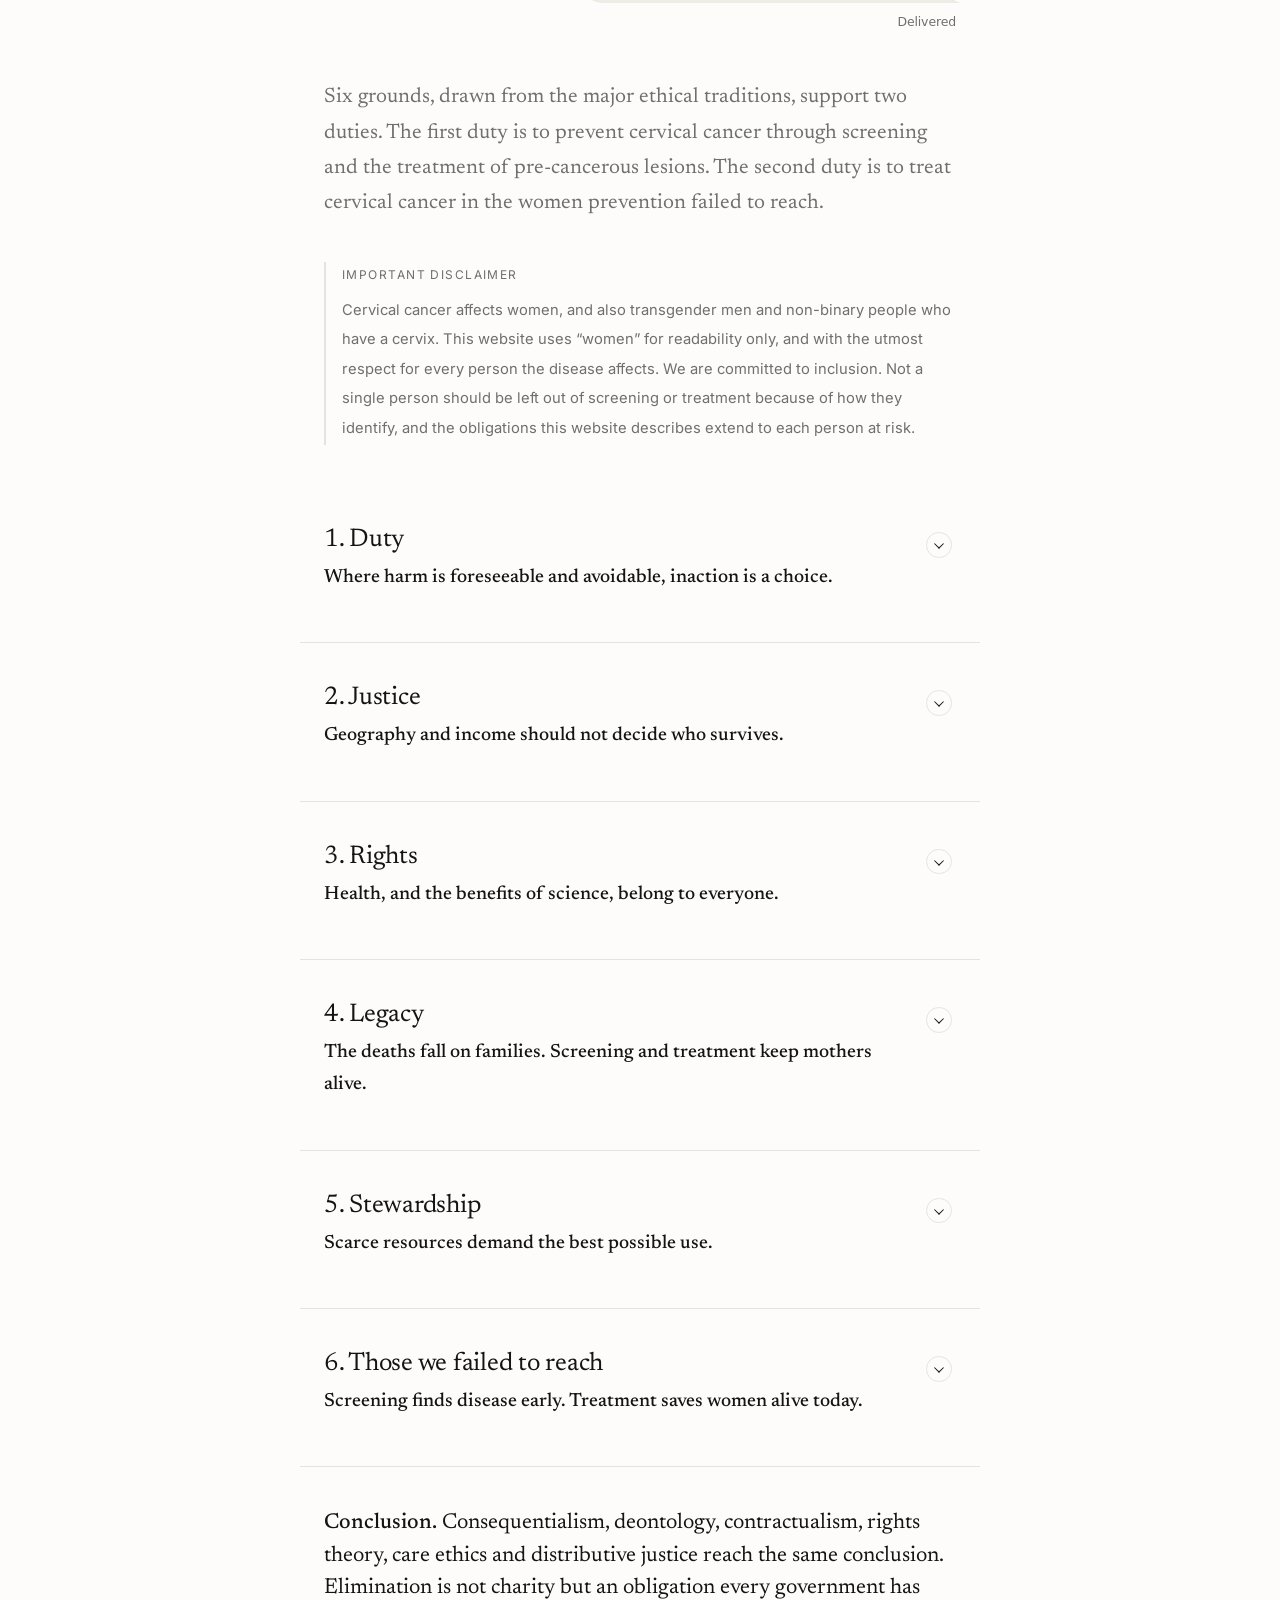
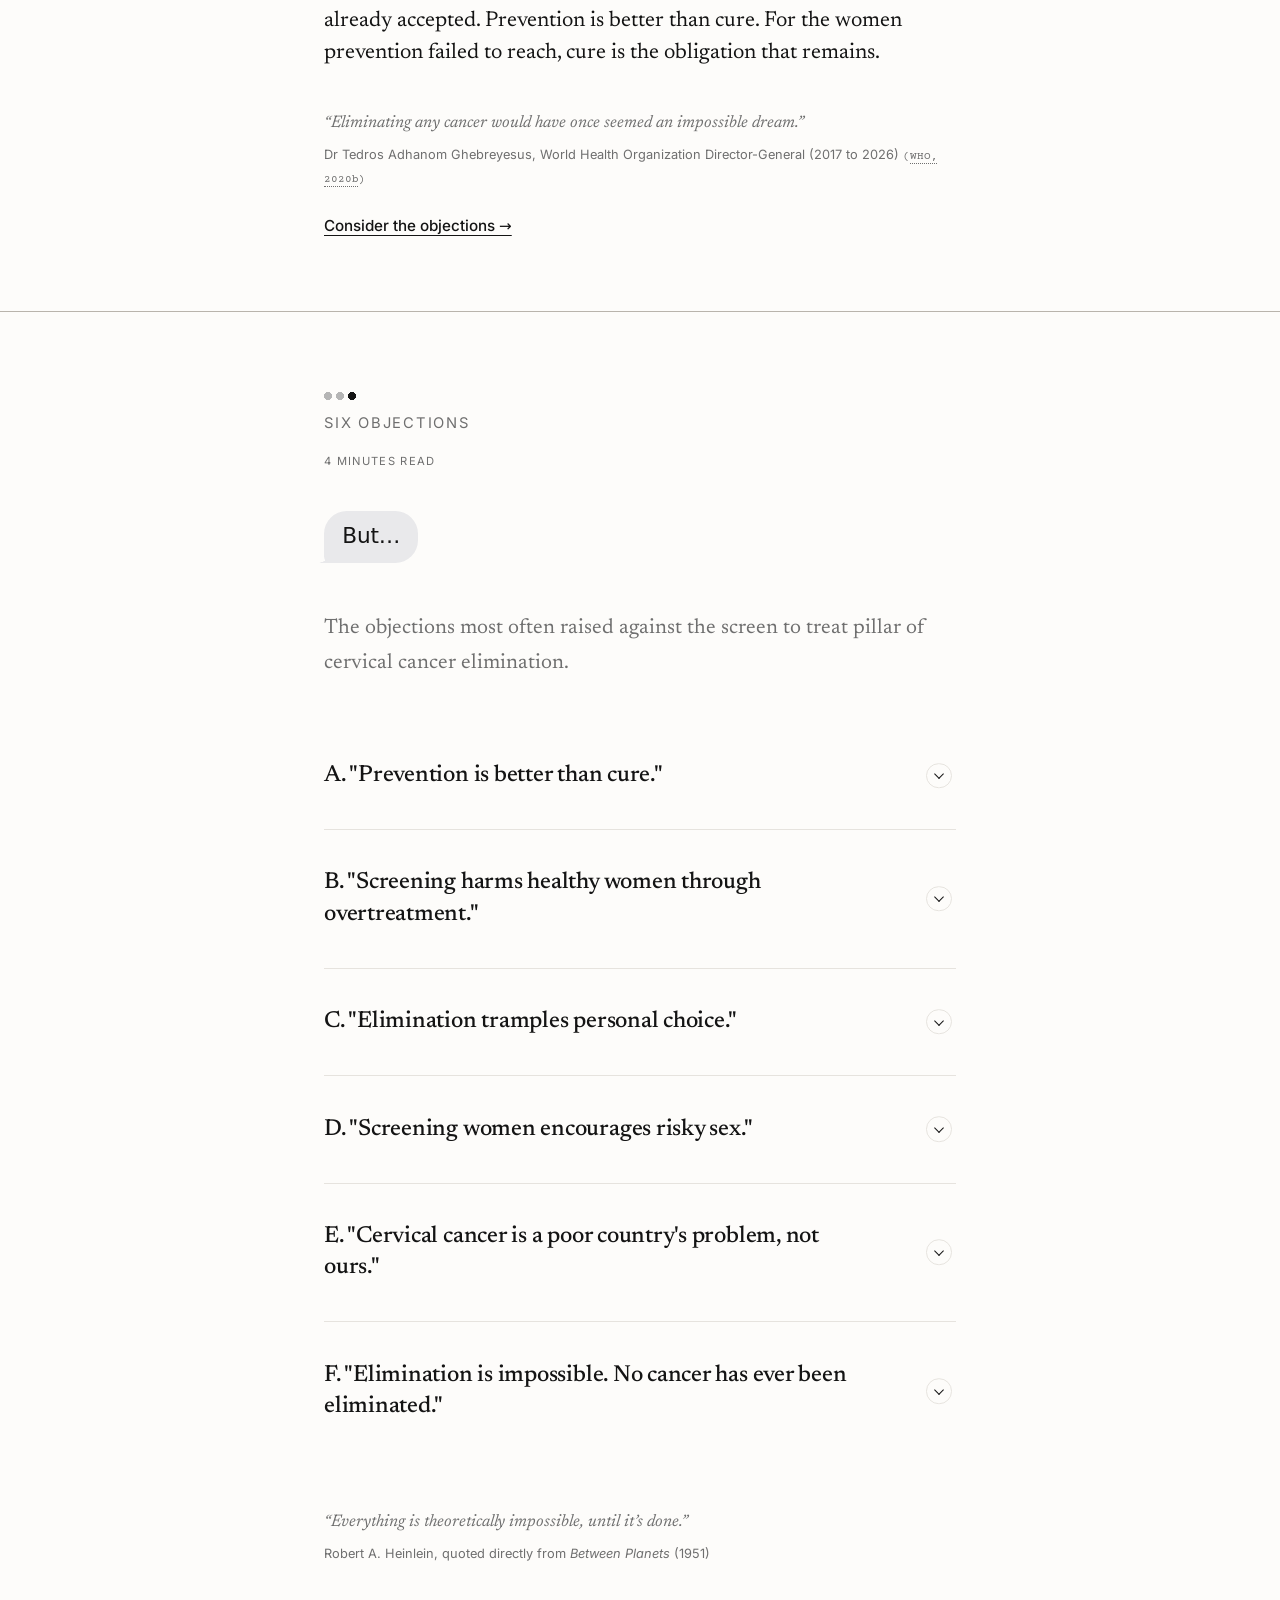
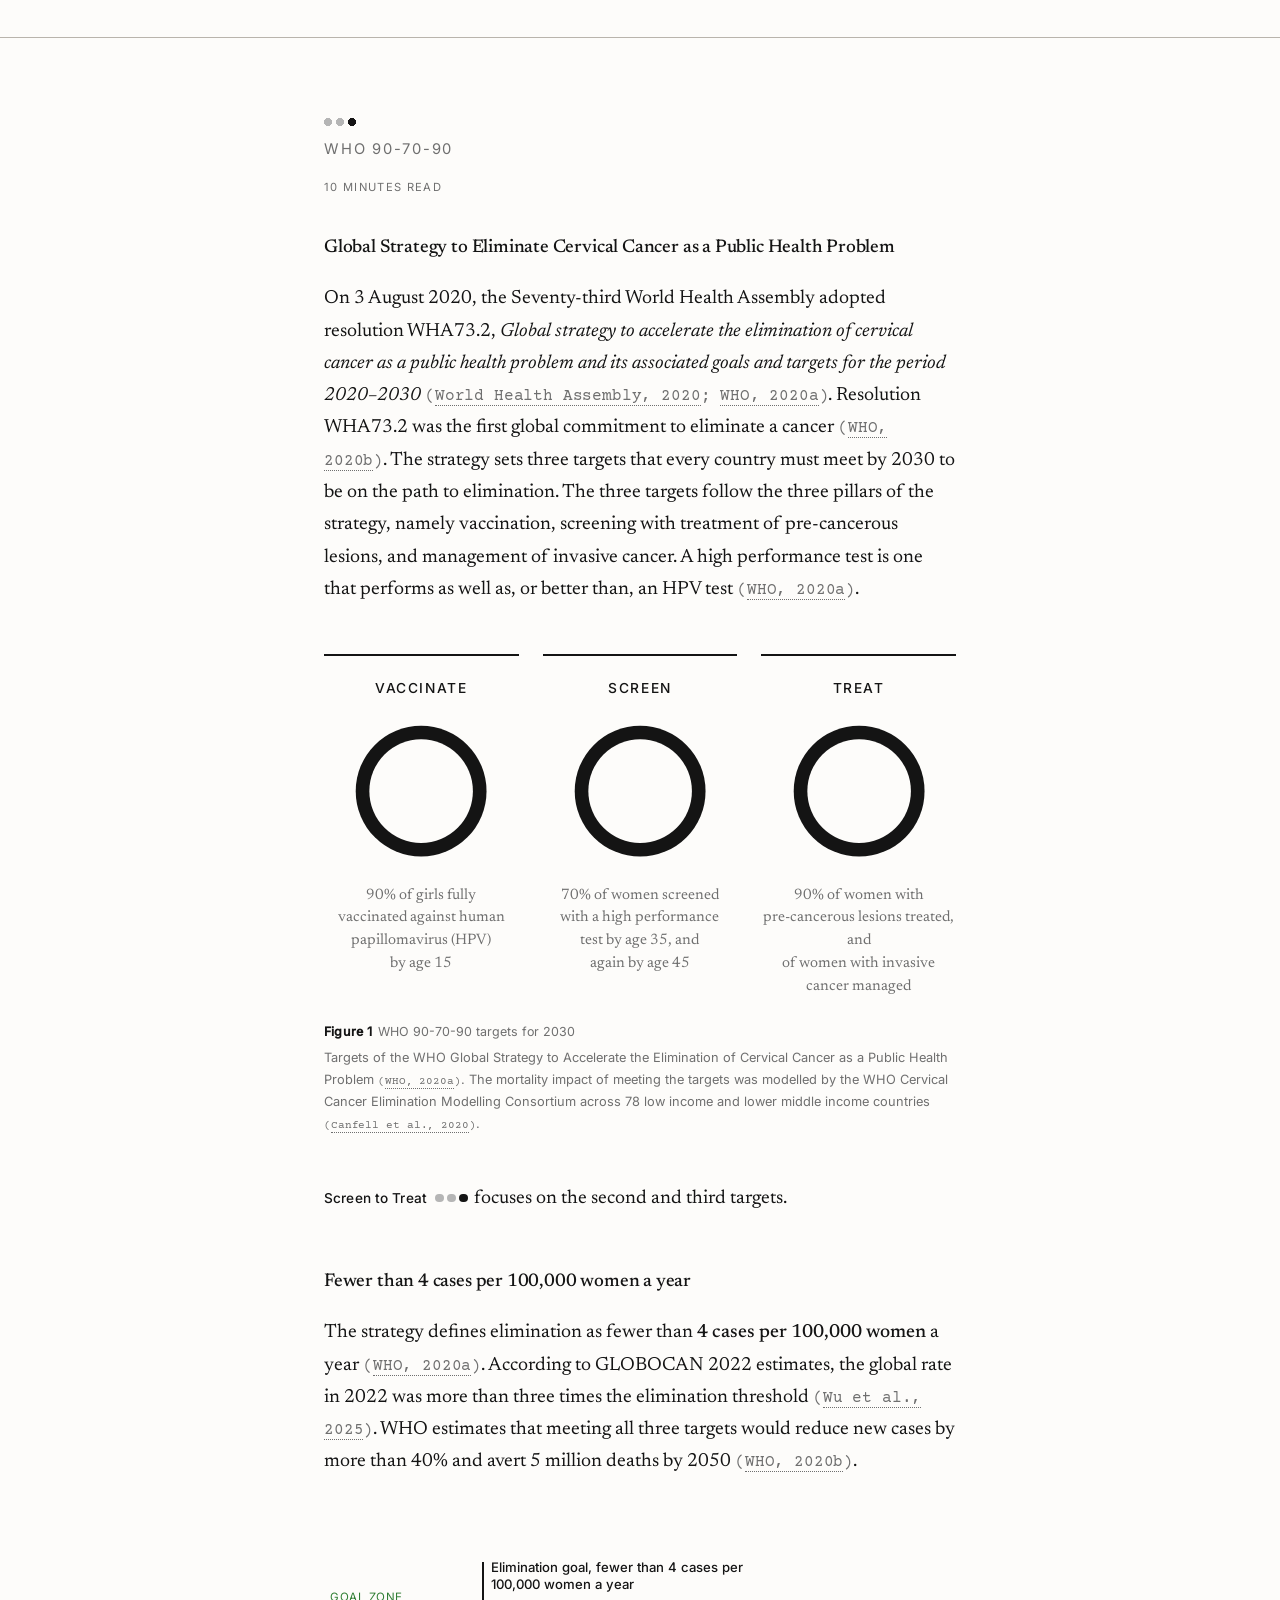
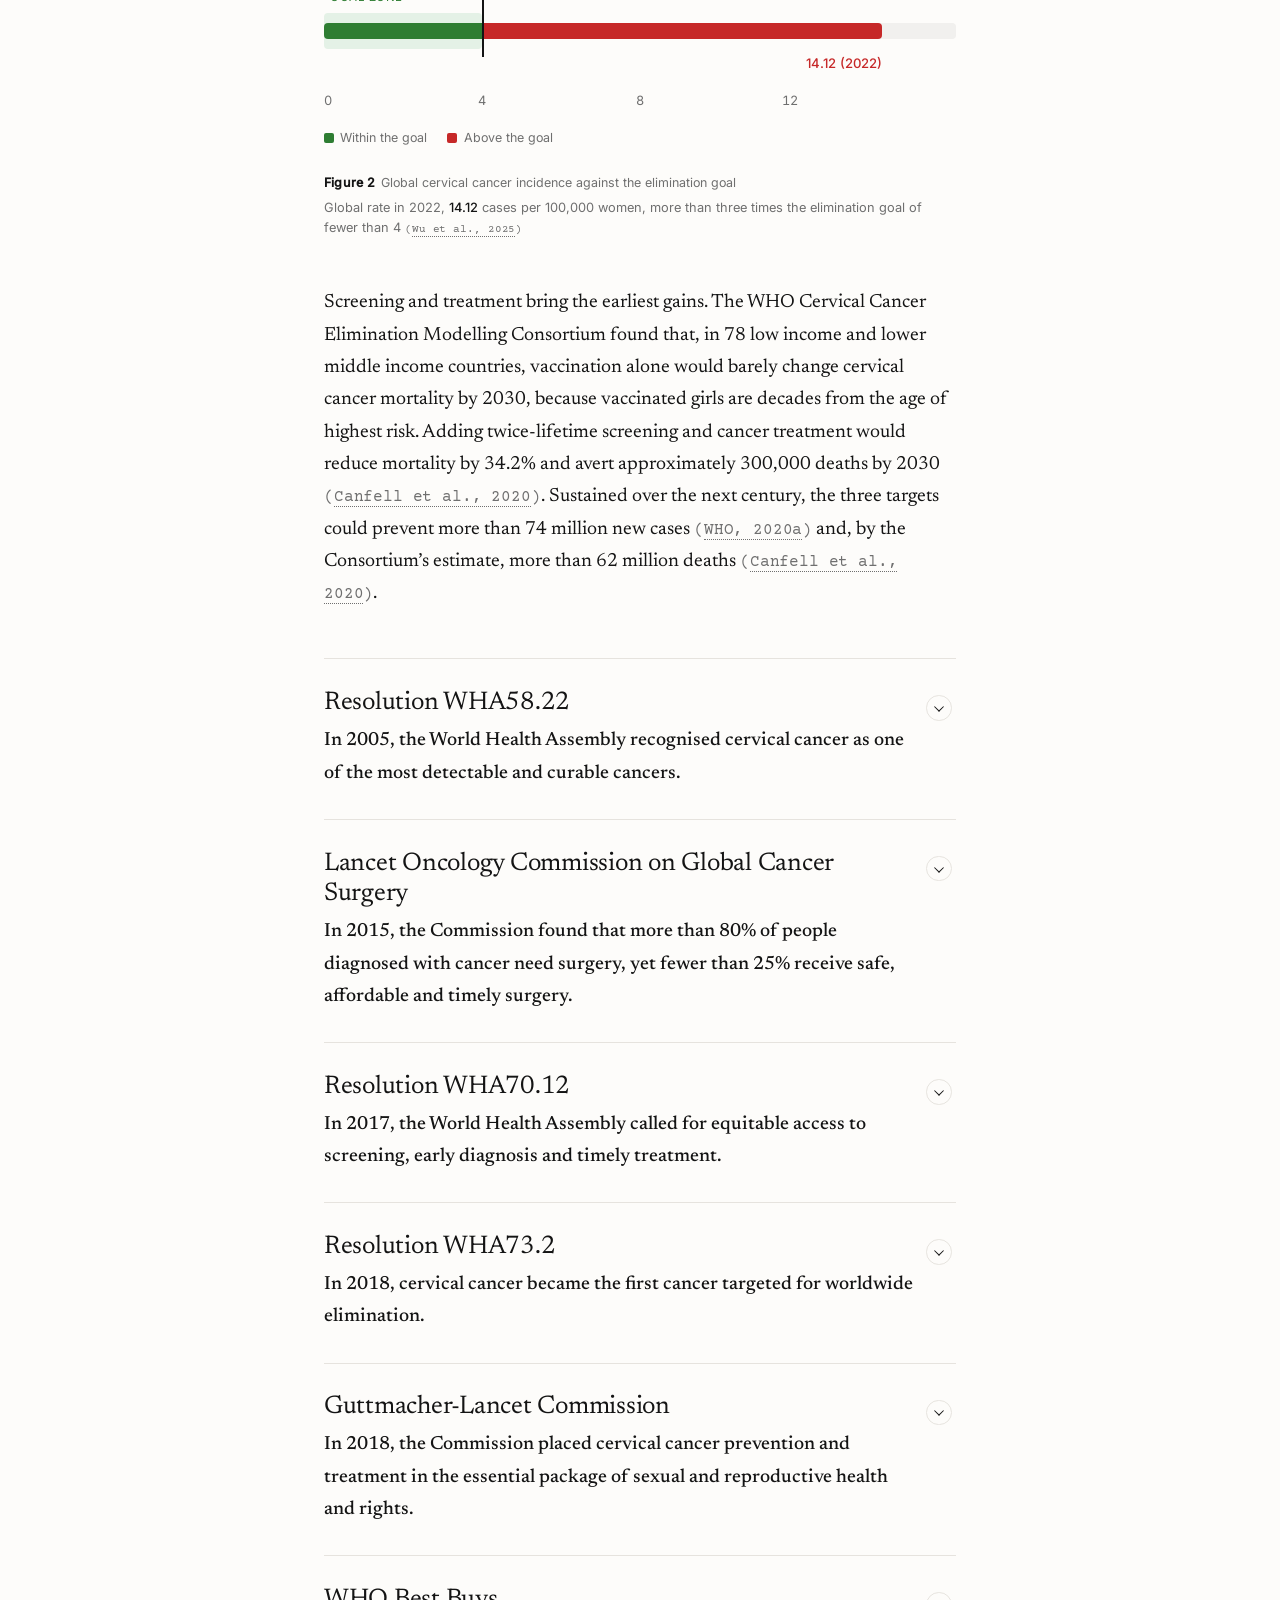
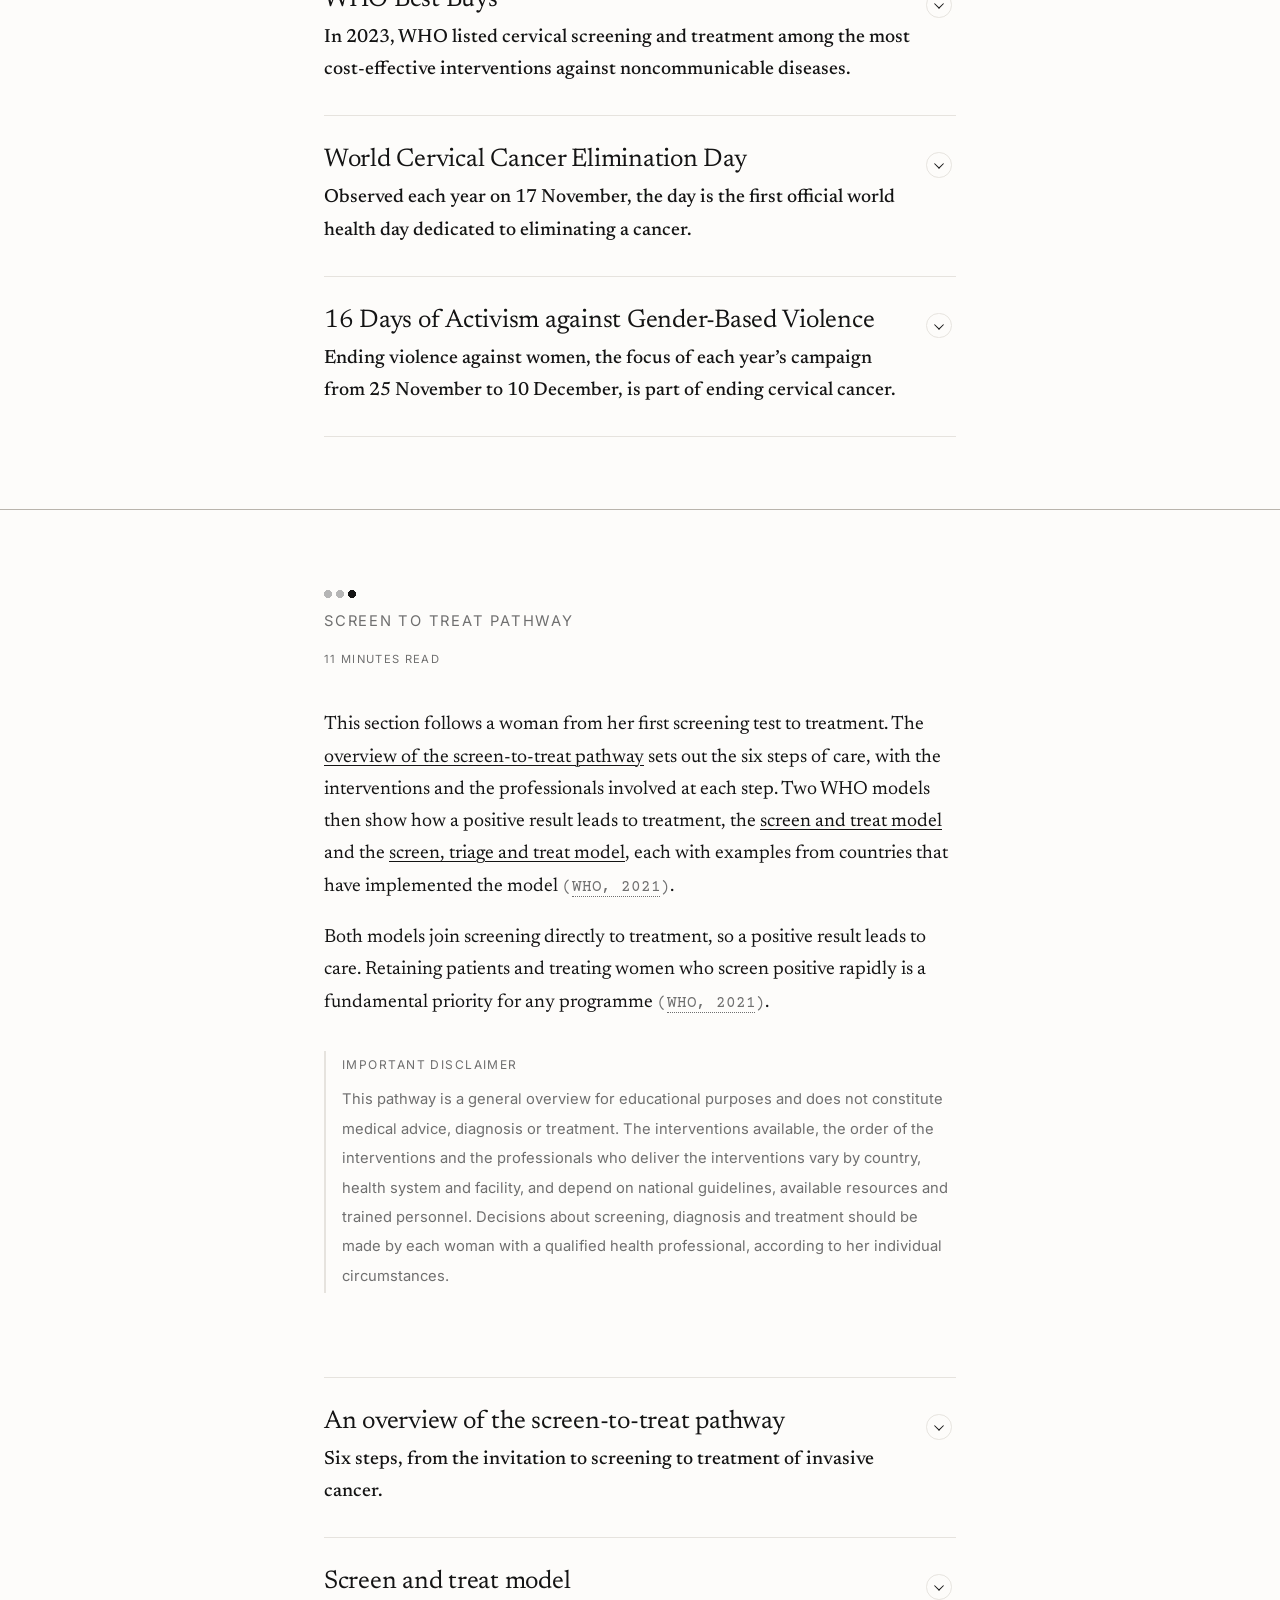
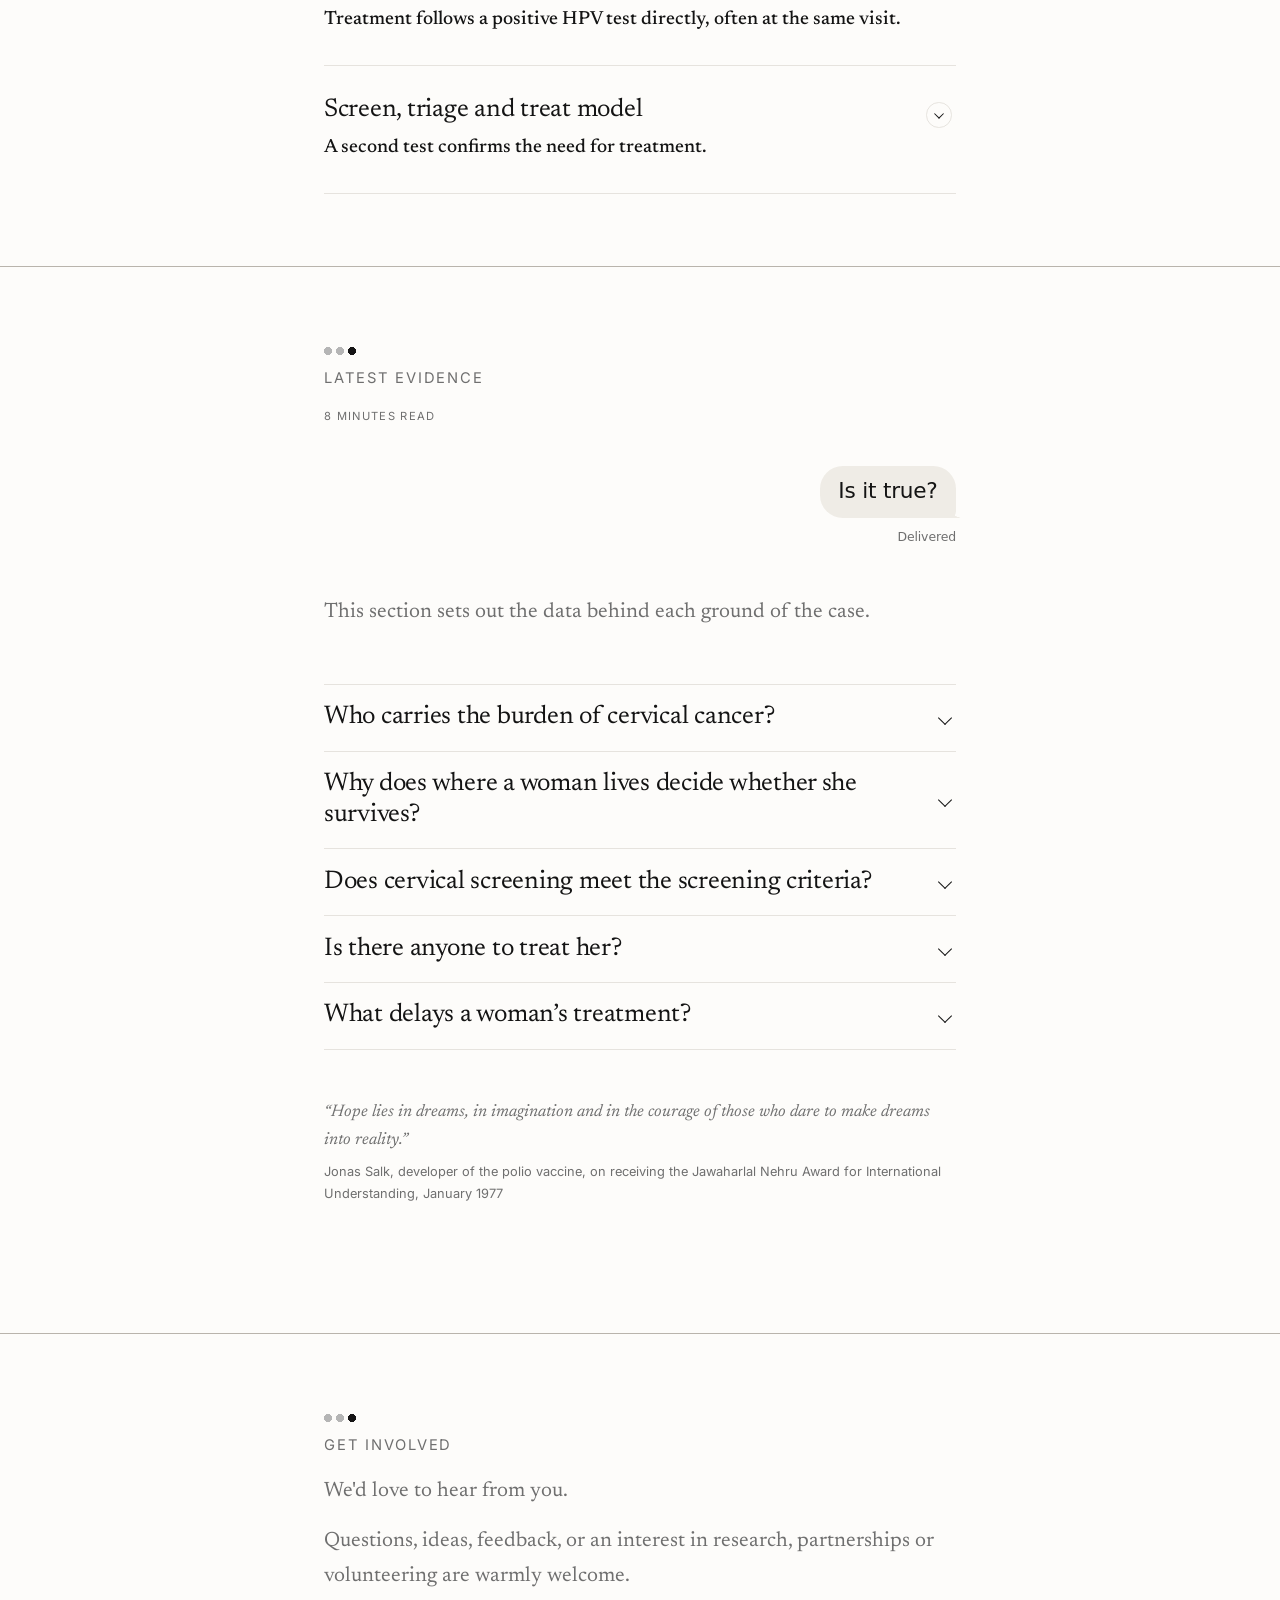
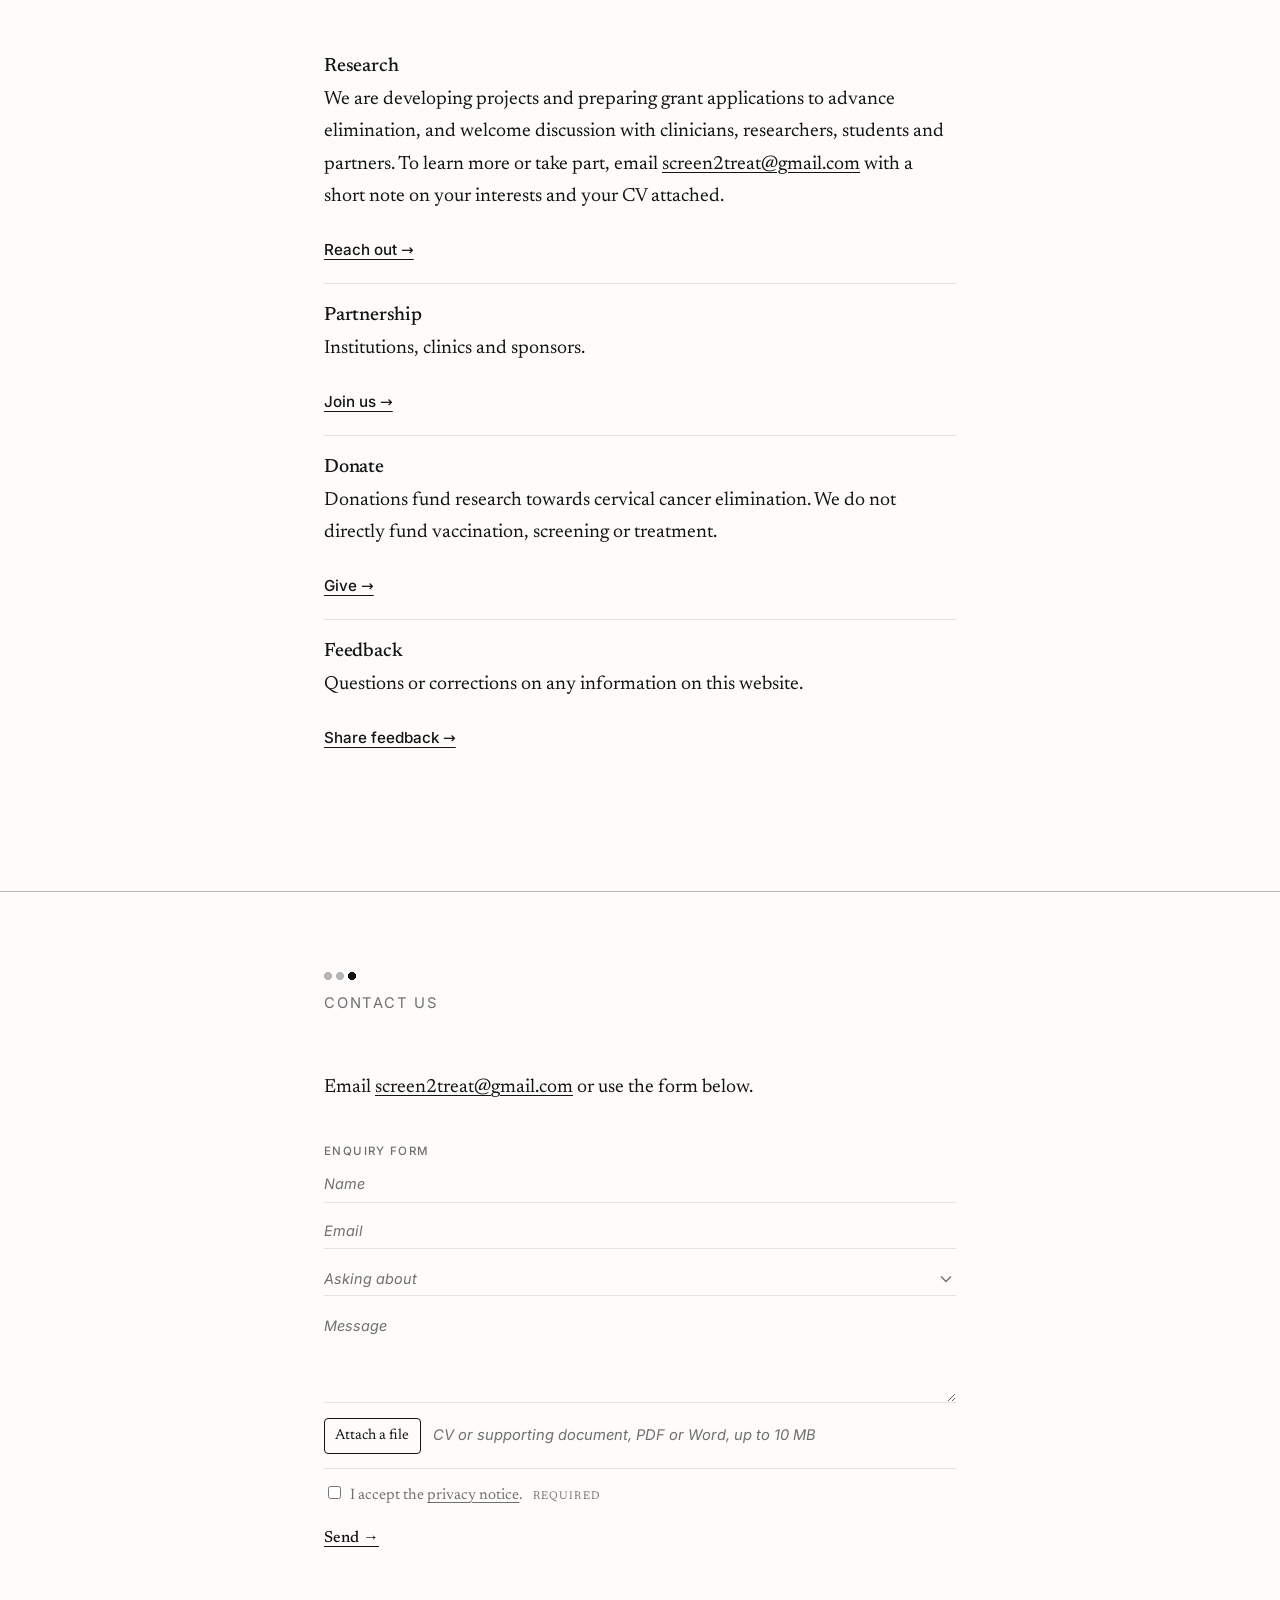
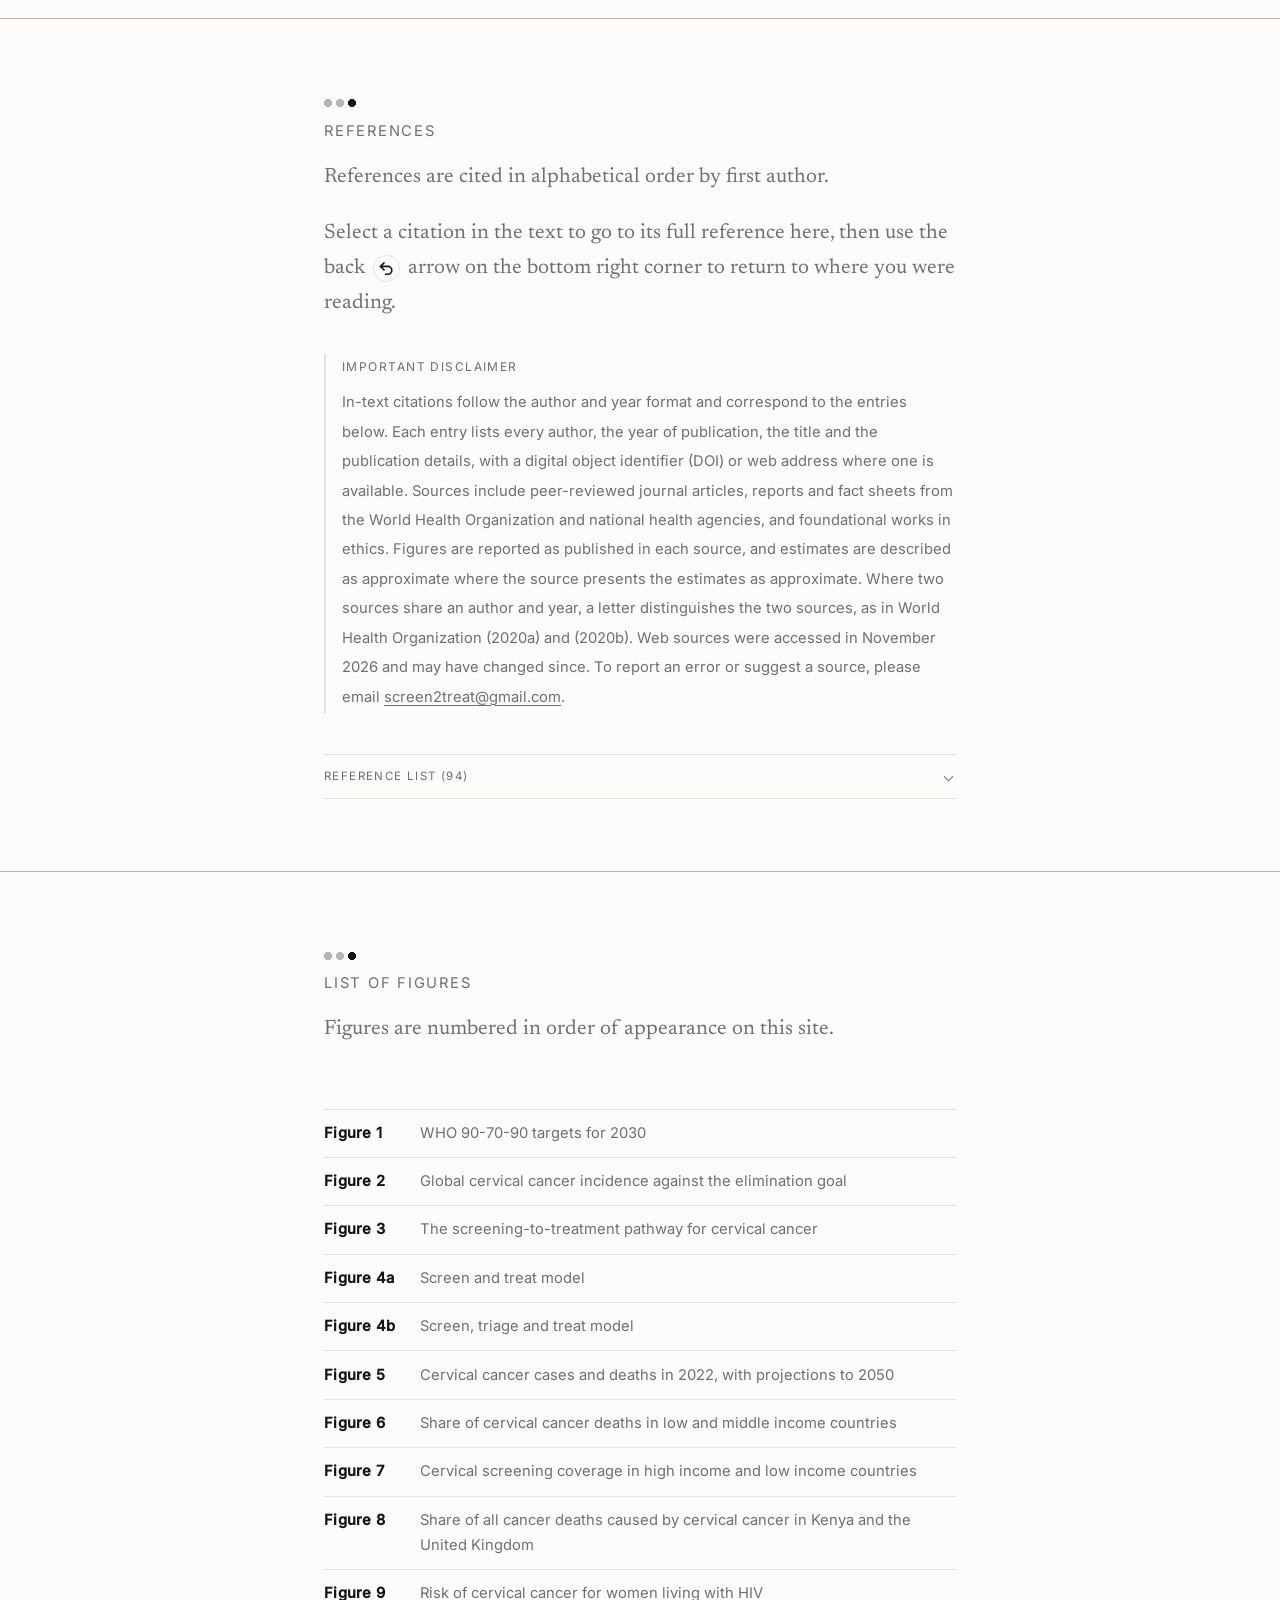
==== commit b8823cc1: "Add Harvard Medical School Center for Bioethics as collaborating lab Co-Authored-By: Claude Opus 5.5" ====
--- a/index.html
+++ b/index.html
@@ -16,7 +16,7 @@
   <meta property="og:image:height" content="630">
   <meta property="og:image:alt" content="Screen to Treat logo with the line Prevention is better than cure. Except for each person we failed to reach.">
   <meta name="twitter:card" content="summary_large_image">
-  <link rel="stylesheet" href="assets/css/style.css?v=2611281528">
+  <link rel="stylesheet" href="assets/css/style.css?v=2611281530">
   <script>try{var t=localStorage.getItem("s2t-theme"),c=localStorage.getItem("s2t-palette");if(t==="dark")document.documentElement.setAttribute("data-theme","dark");if(c==="cvd")document.documentElement.setAttribute("data-palette","cvd");}catch(e){}</script>
 </head>
 <body>
@@ -70,6 +70,7 @@
         <p>Screen to Treat is hosted by the Strength and Serenity Global Initiative Against Gender-Based Violence. The project runs in parallel to the author's research with the collaborating labs.</p>
         <ul class="labs">
           <li><span class="lab-name">Strength and Serenity Global Initiative Against Gender-Based Violence</span><span class="lab-home">Massachusetts General Hospital, Harvard Medical School</span></li>
+          <li><span class="lab-name">Center for Bioethics</span><span class="lab-home">Harvard Medical School</span></li>
           <li><span class="lab-name">Cancer Elimination Collaboration</span><span class="lab-home">University of Sydney</span></li>
         </ul>
         <h3 class="privacy-h">Social Media</h3>
@@ -745,7 +746,7 @@
         <h3 class="privacy-h">Not medical advice</h3>
         <p>Information on this website is for educational purposes only and does not constitute medical advice, diagnosis or treatment. Seek the advice of a qualified health professional about any medical question, and never disregard or delay seeking professional advice because of anything on this website. In a medical emergency, contact your local emergency services immediately.</p>
         <h3 class="privacy-h">Independence from collaborating institutions</h3>
-        <p>This website has not been reviewed or approved by any collaborating lab or institution. The collaborating labs, Massachusetts General Hospital, Harvard Medical School and the University of Sydney accept no responsibility for, and do not endorse, the content of this website. The naming of a lab or institution on this website does not imply endorsement.</p>
+        <p>This website has not been reviewed or approved by any collaborating lab or institution. The collaborating labs, namely the Strength and Serenity Global Initiative Against Gender-Based Violence, the Center for Bioethics at Harvard Medical School and the Cancer Elimination Collaboration, and their host institutions, Massachusetts General Hospital, Harvard Medical School and the University of Sydney, accept no responsibility for, and do not endorse, the content of this website. The naming of a lab or institution on this website does not imply endorsement.</p>
         <h3 class="privacy-h">Accuracy and currency</h3>
         <p>The author makes every effort to cite reliable sources, but makes no guarantee that the information is complete, accurate or current. Evidence cited may be superseded by later research. Readers should consult the original sources listed in the references.</p>
         <h3 class="privacy-h">External links</h3>
@@ -772,6 +773,6 @@
   </main>
 
   <div data-include="footer"></div>
-  <script src="assets/js/main.js?v=2611281528"></script>
+  <script src="assets/js/main.js?v=2611281530"></script>
 </body>
 </html>
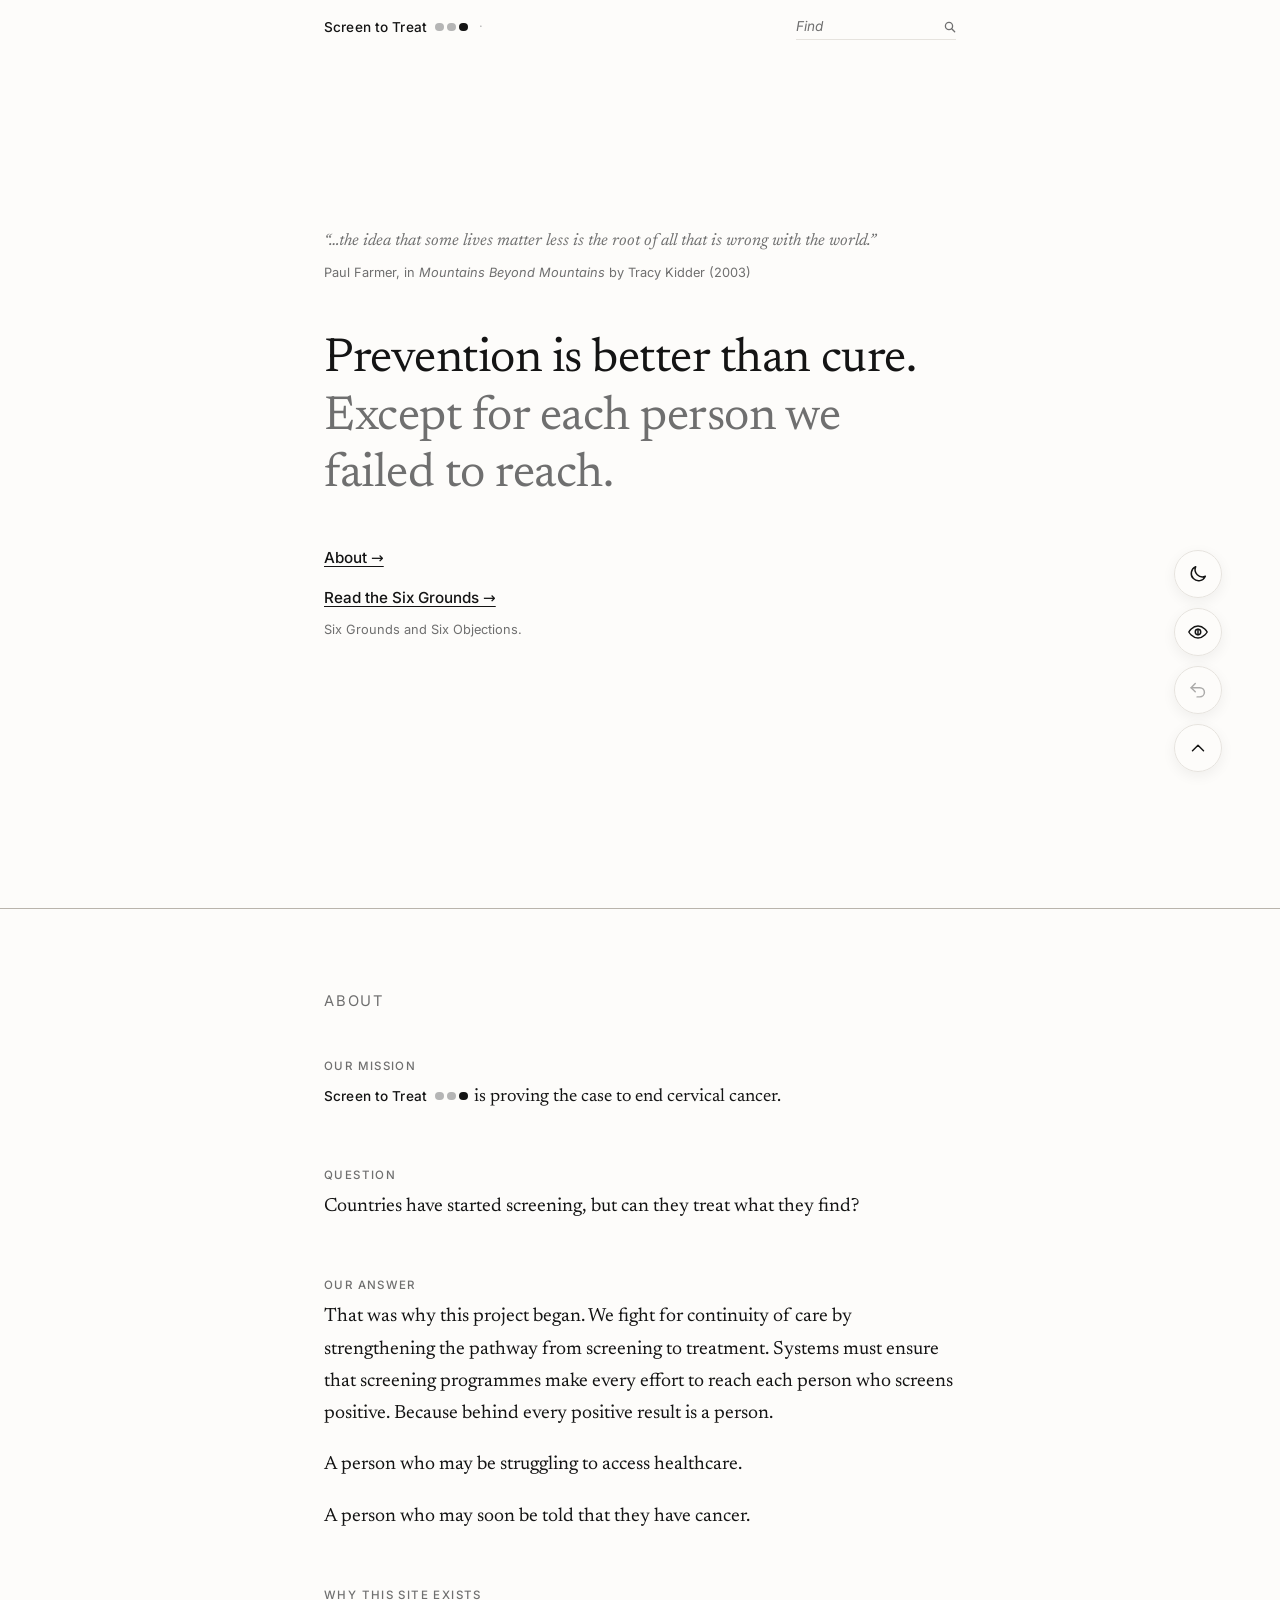
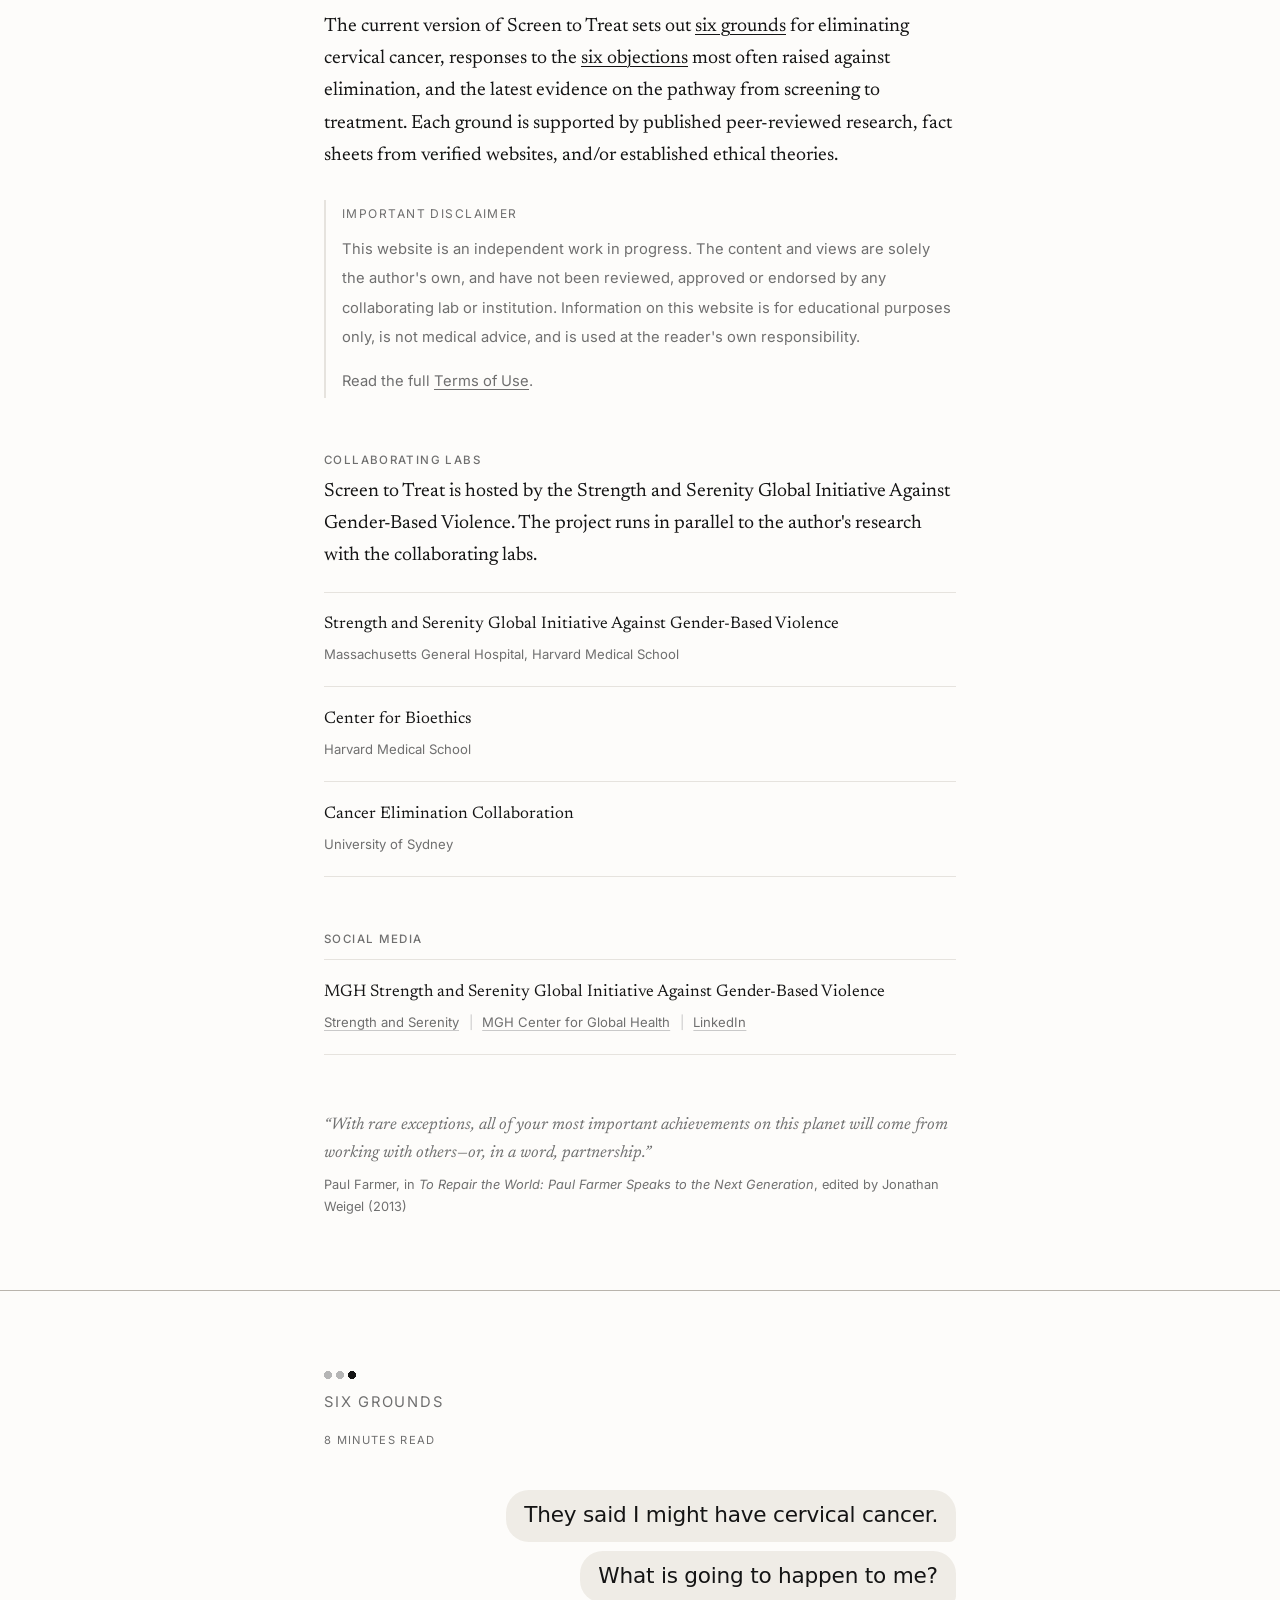
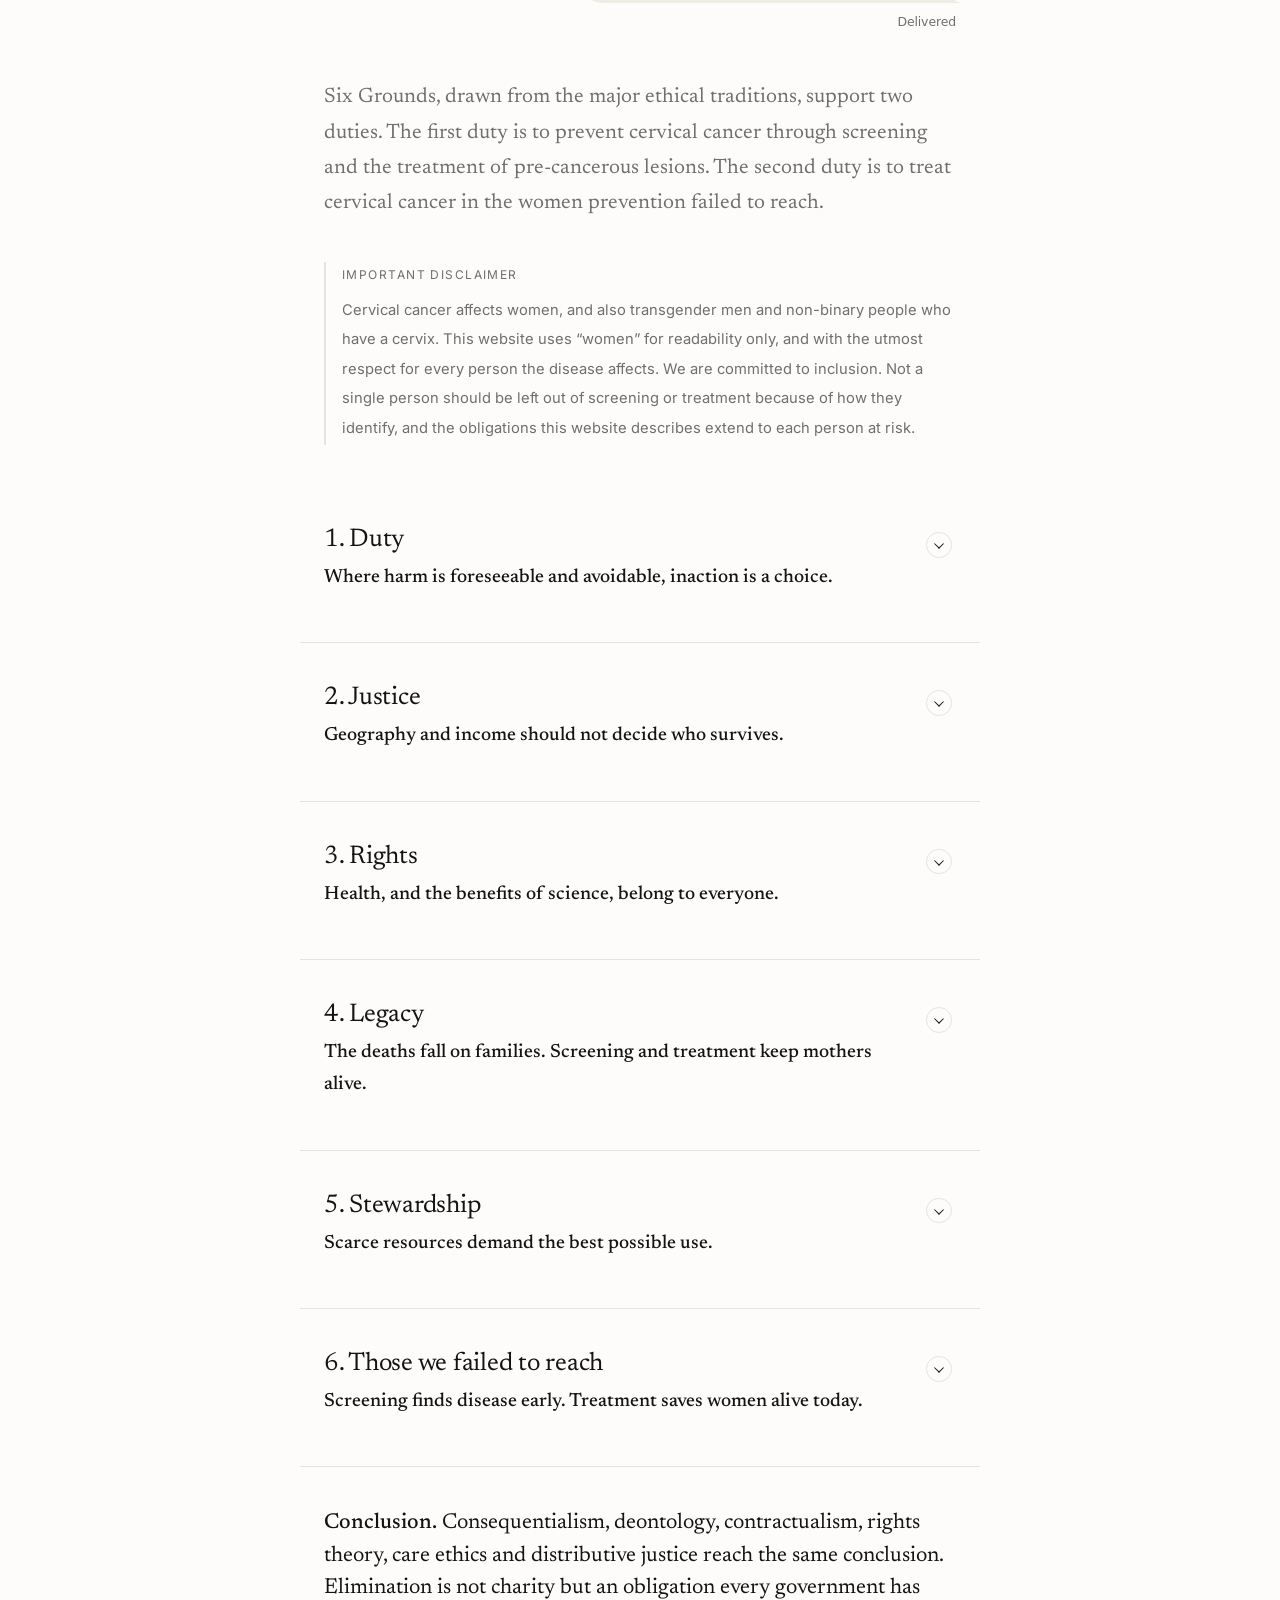
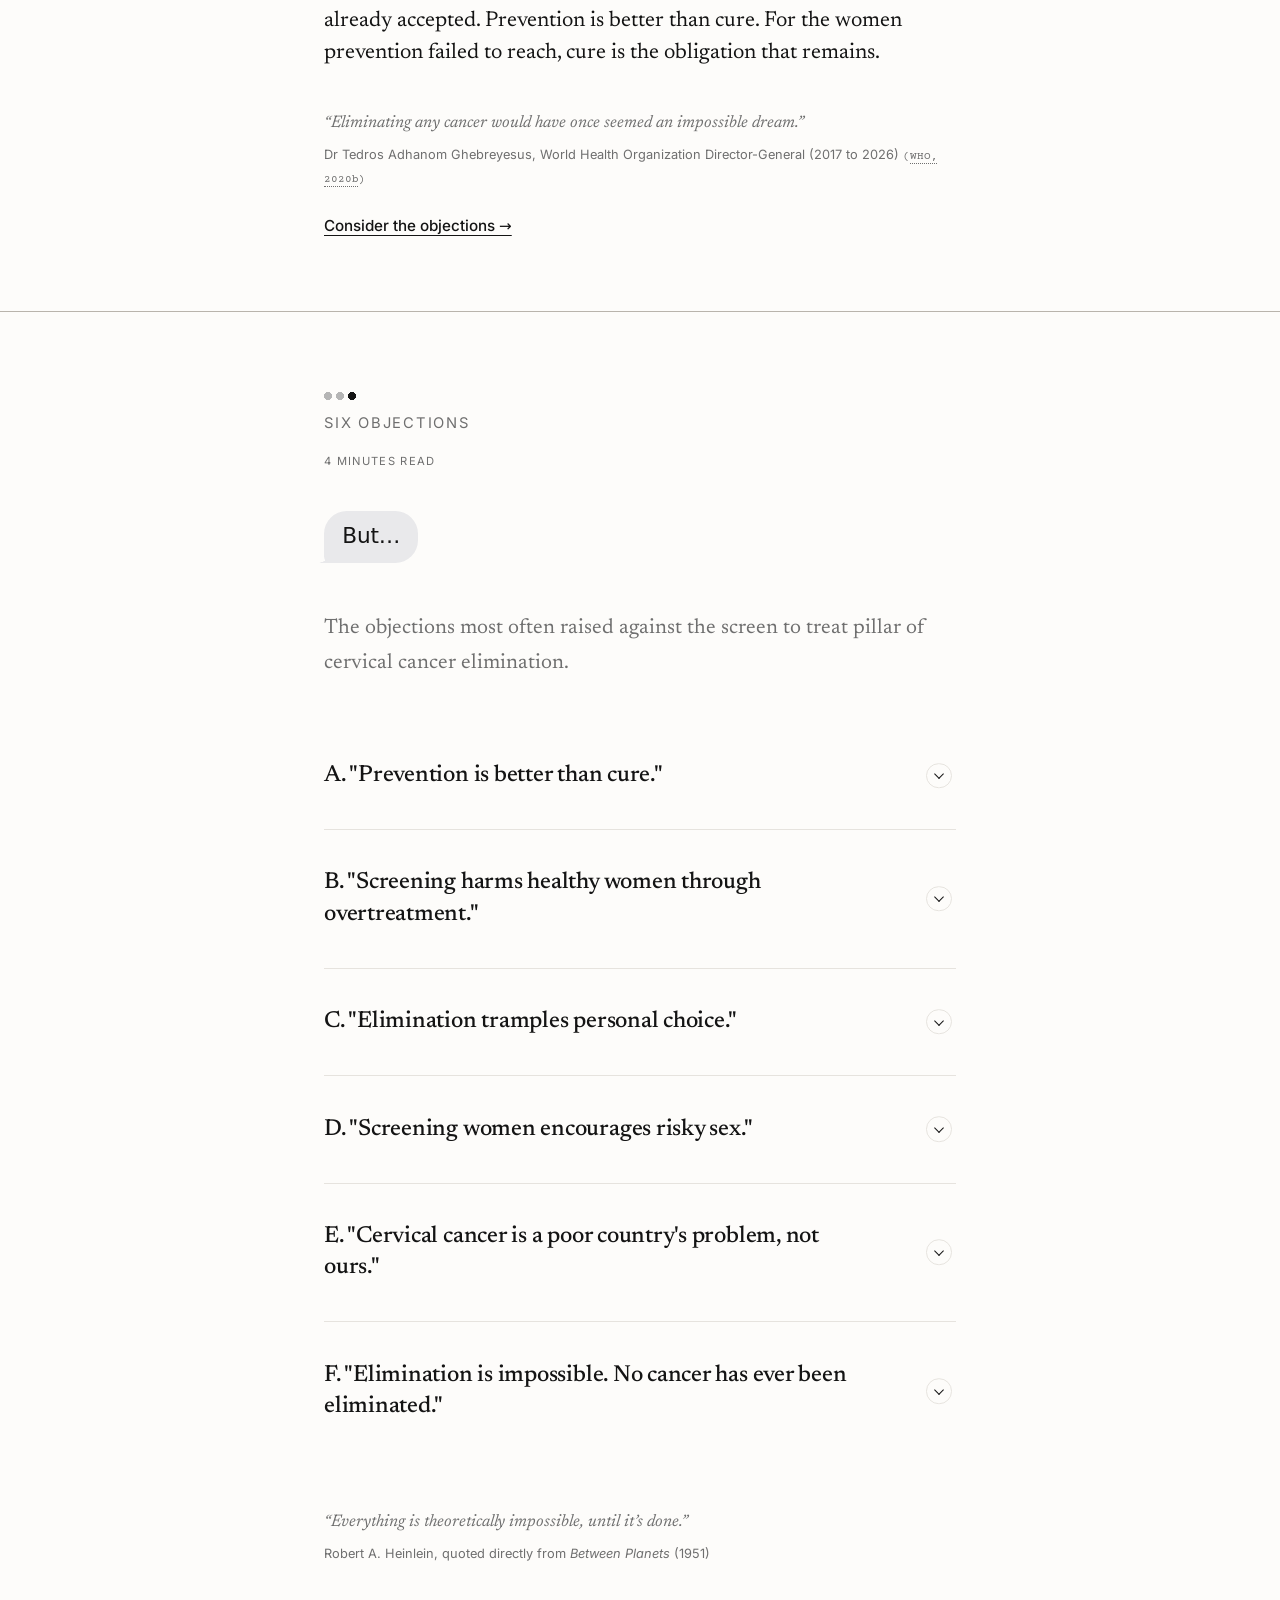
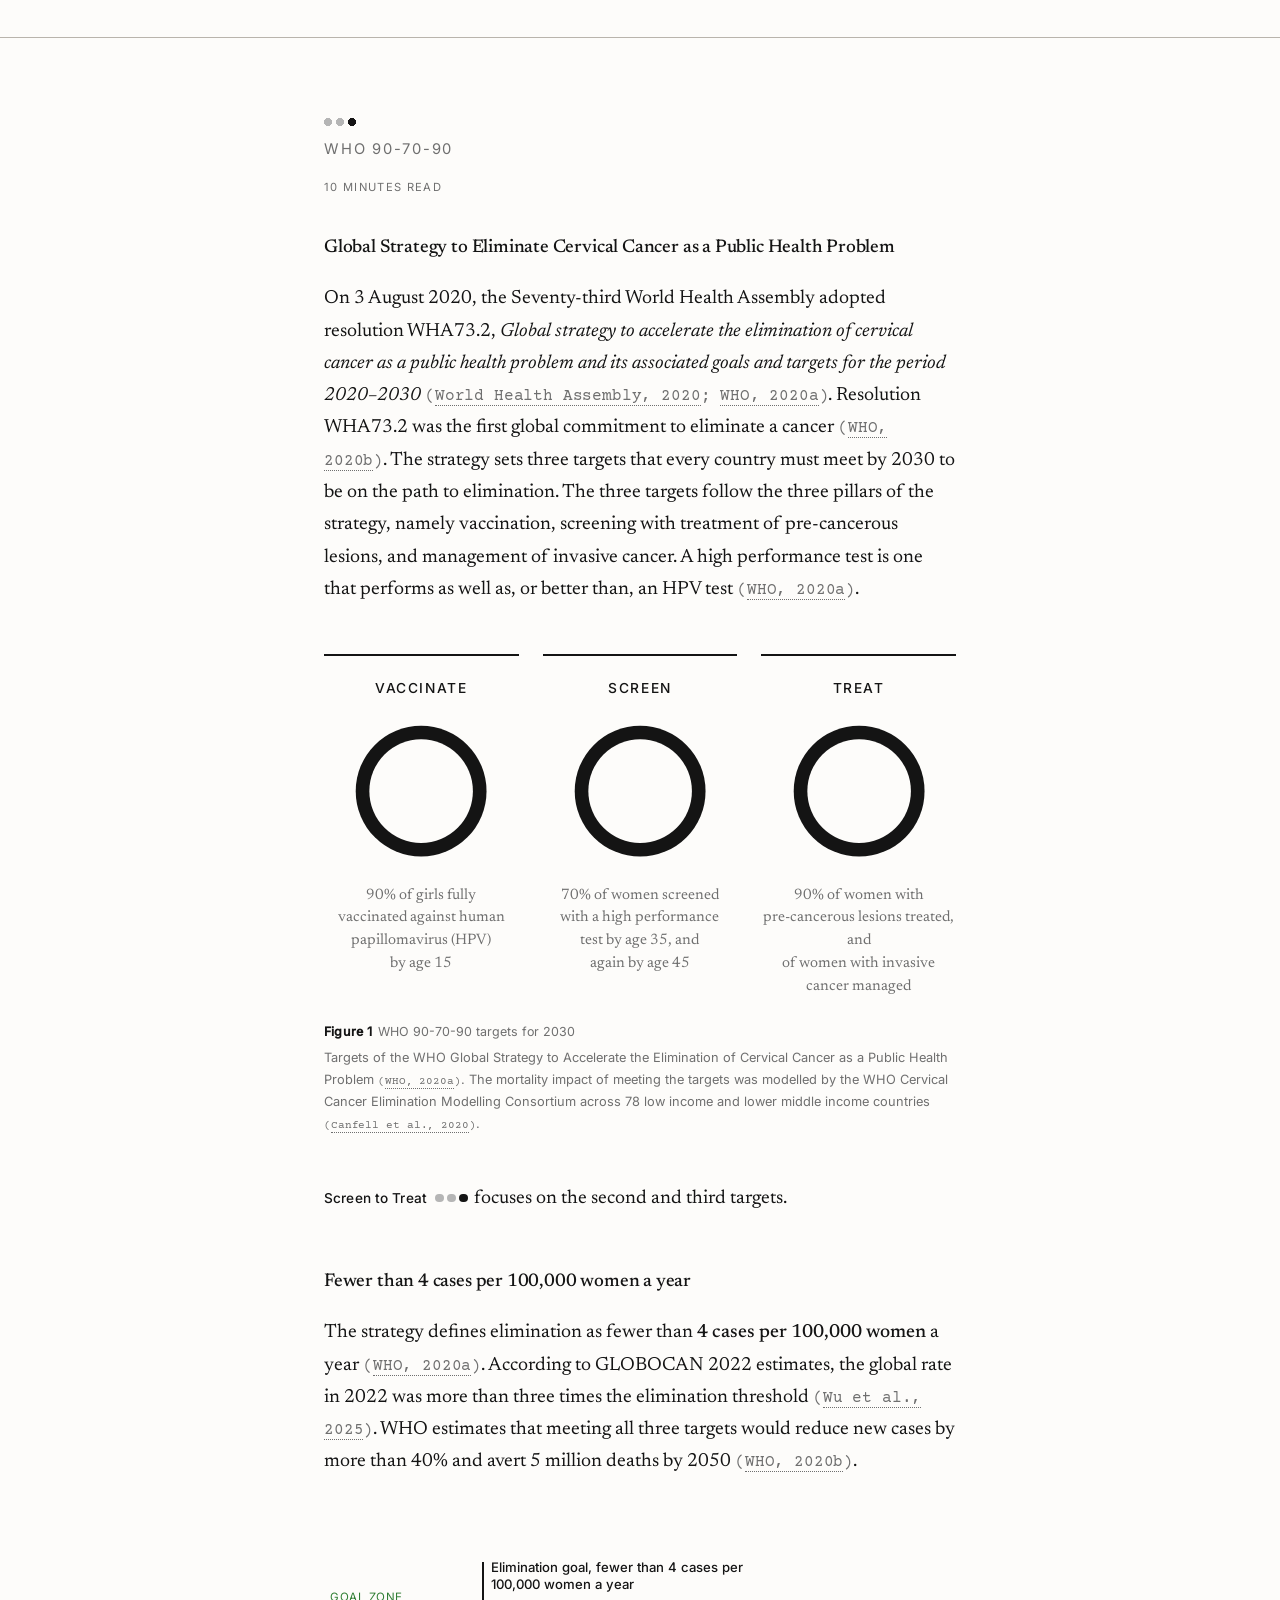
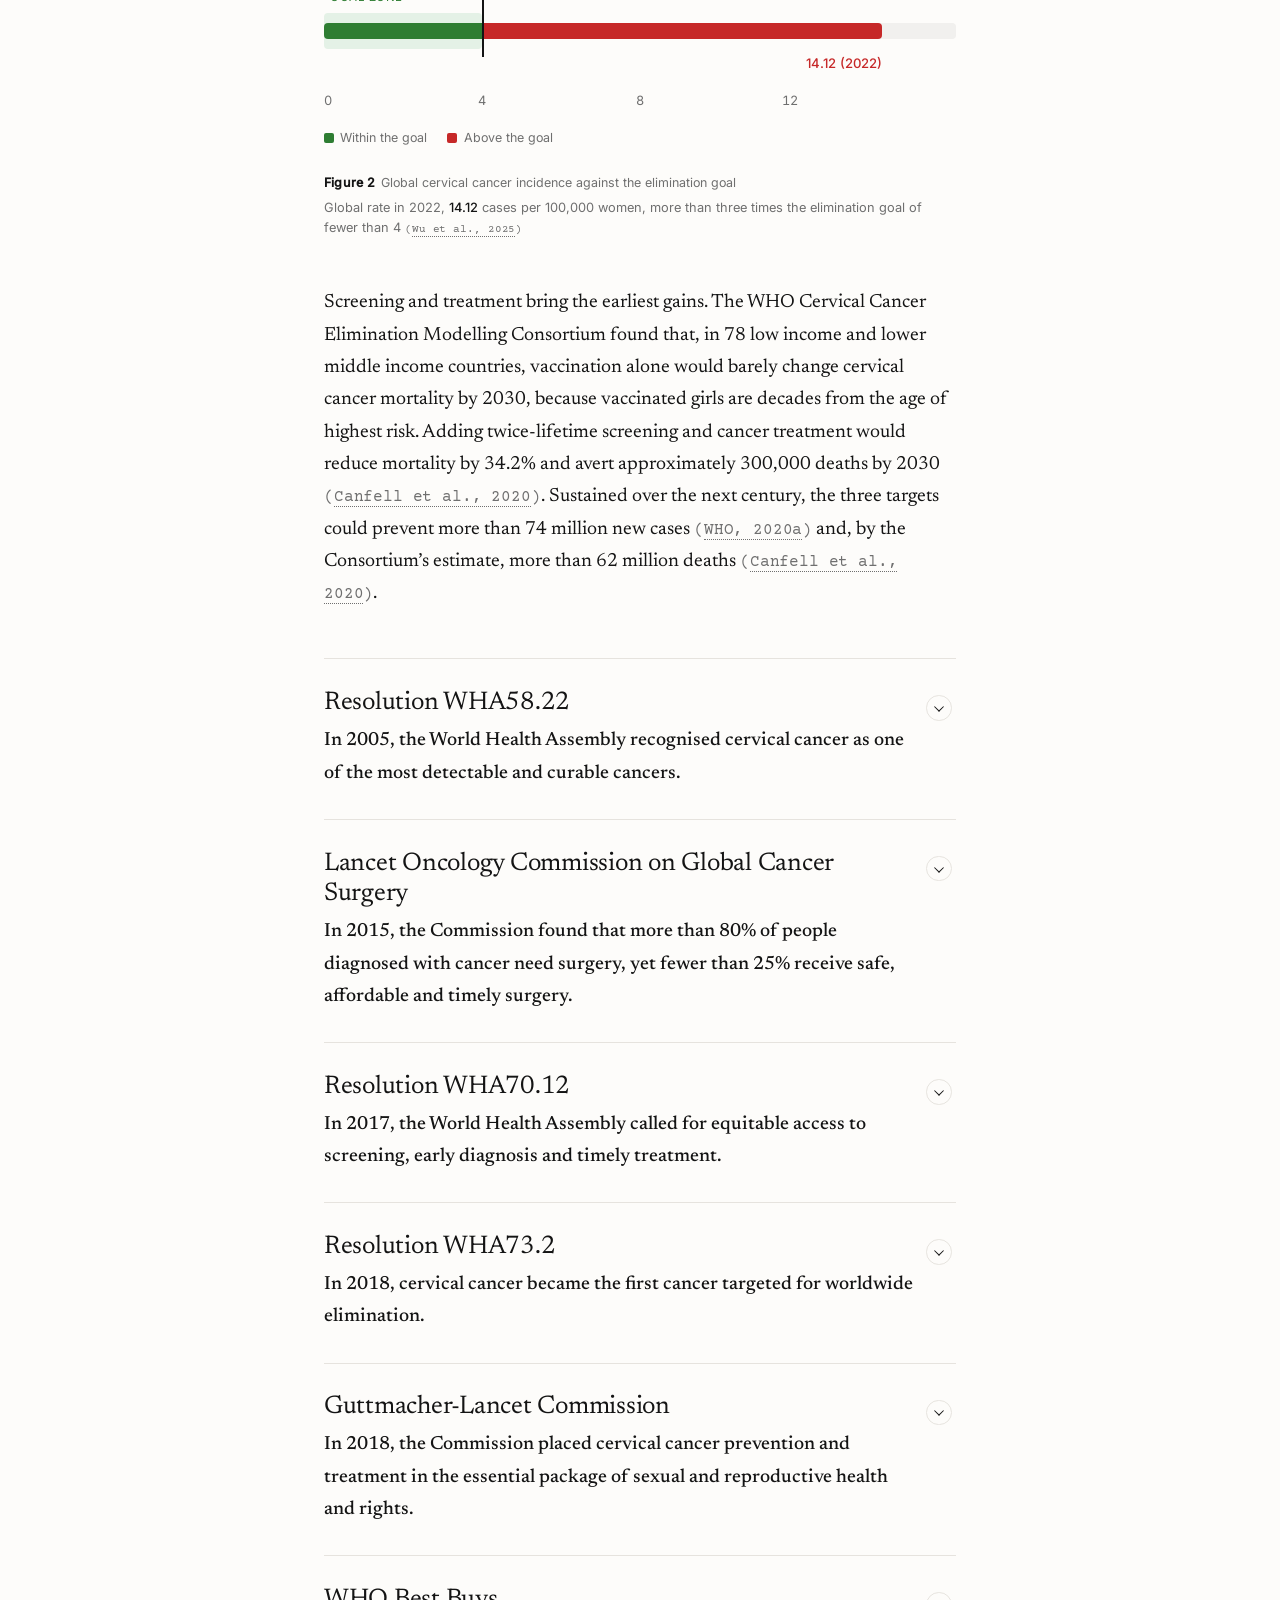
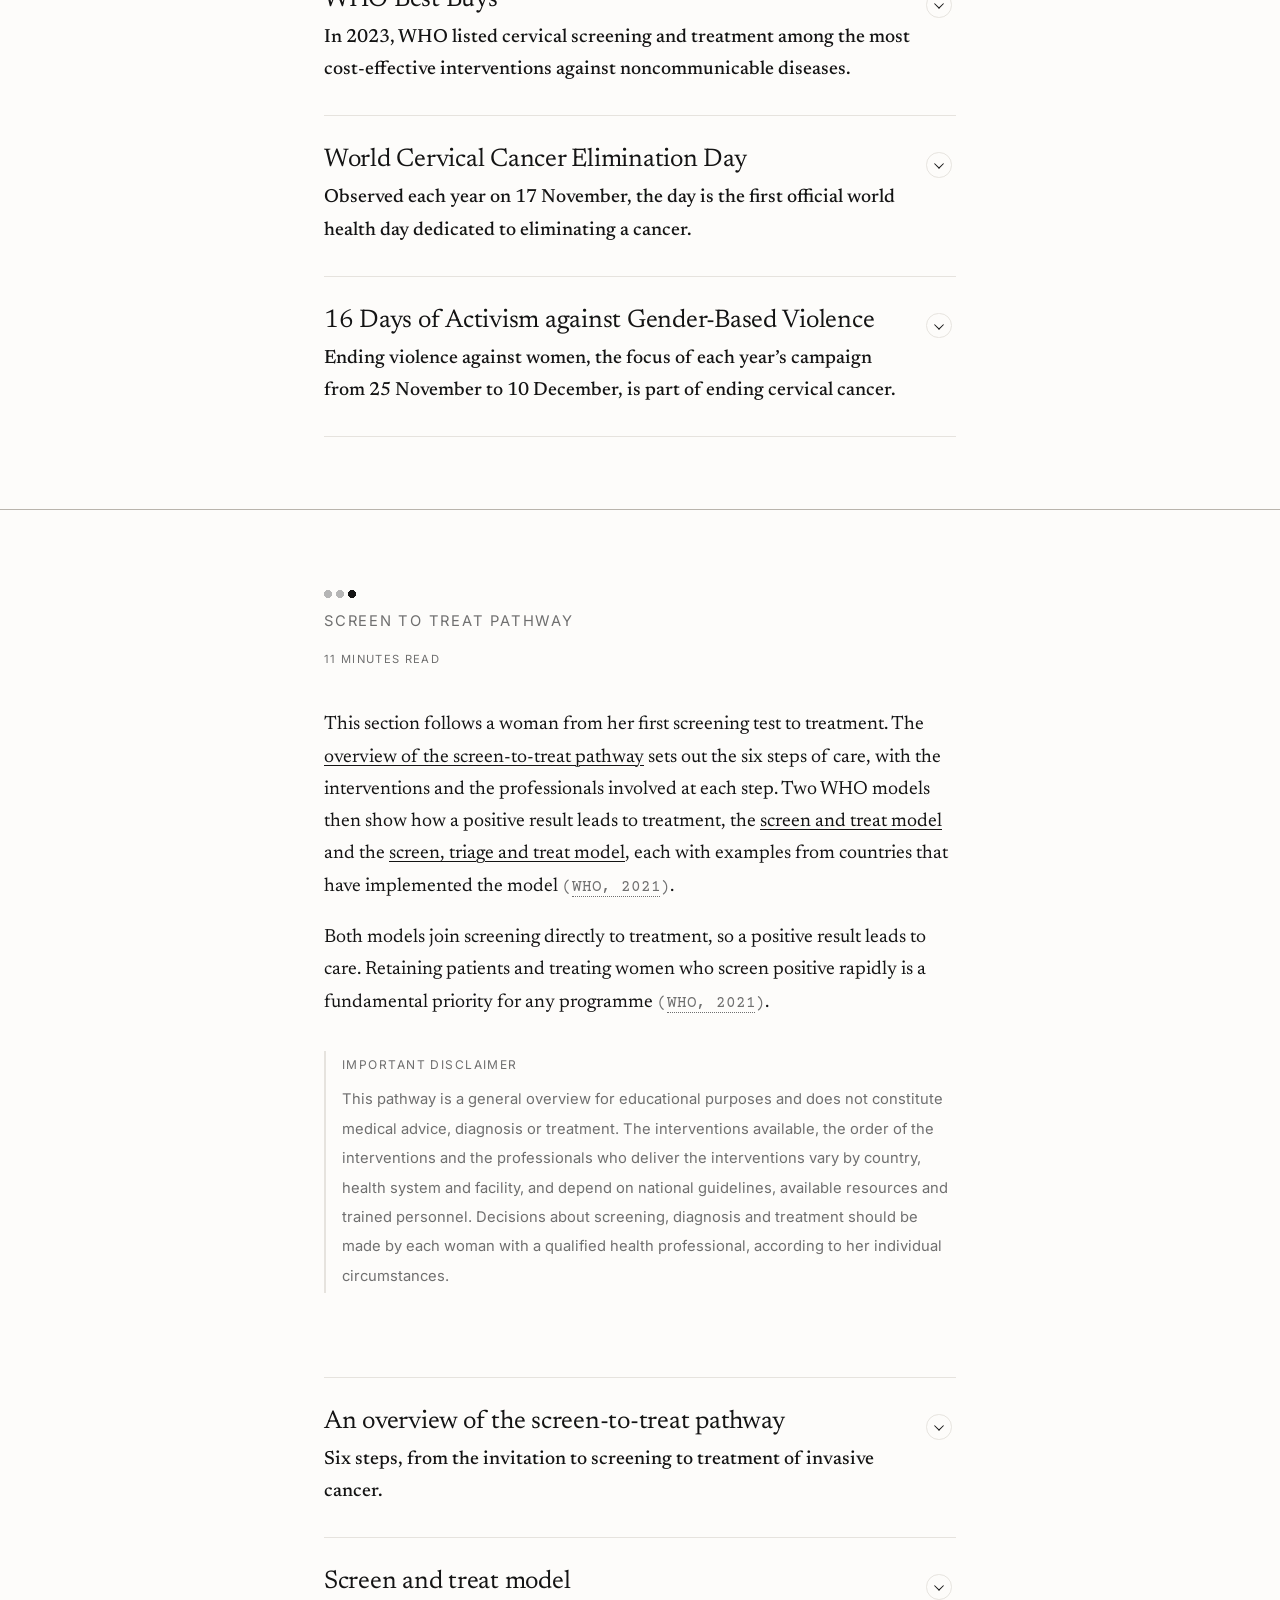
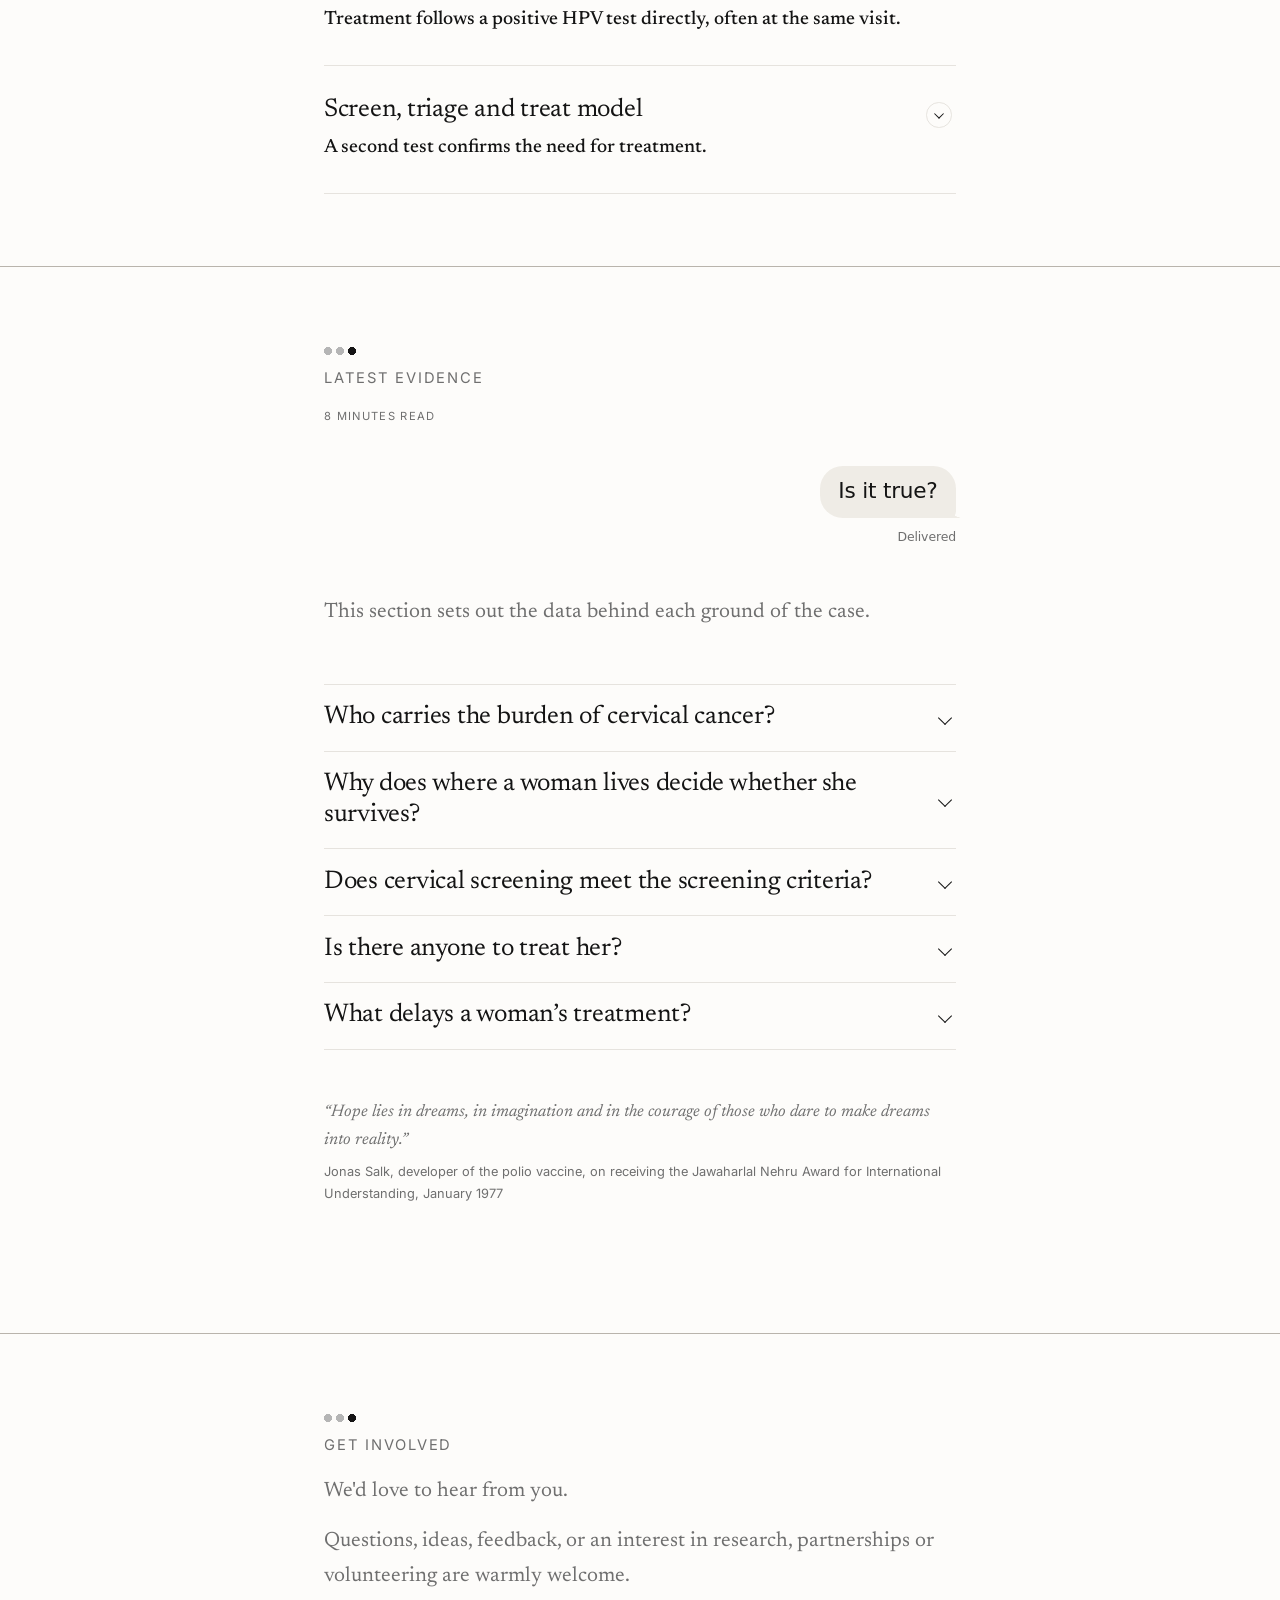
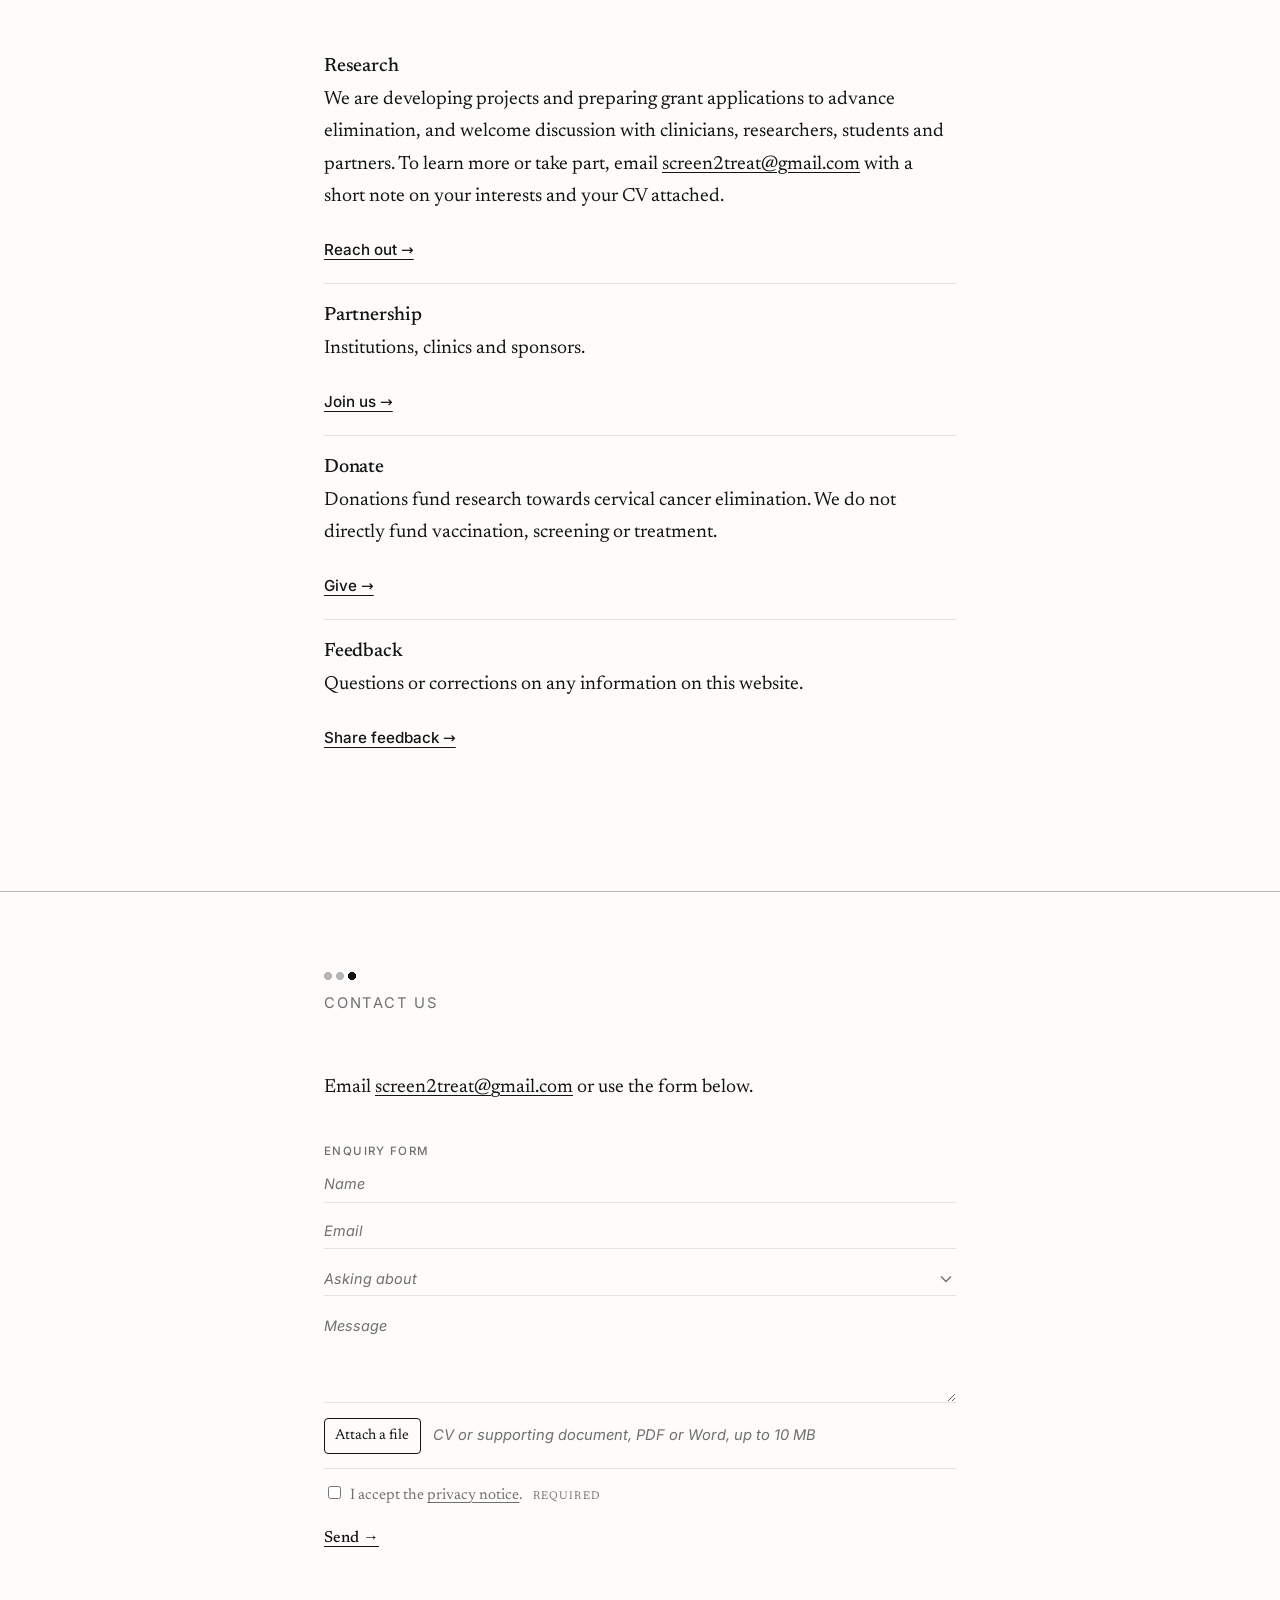
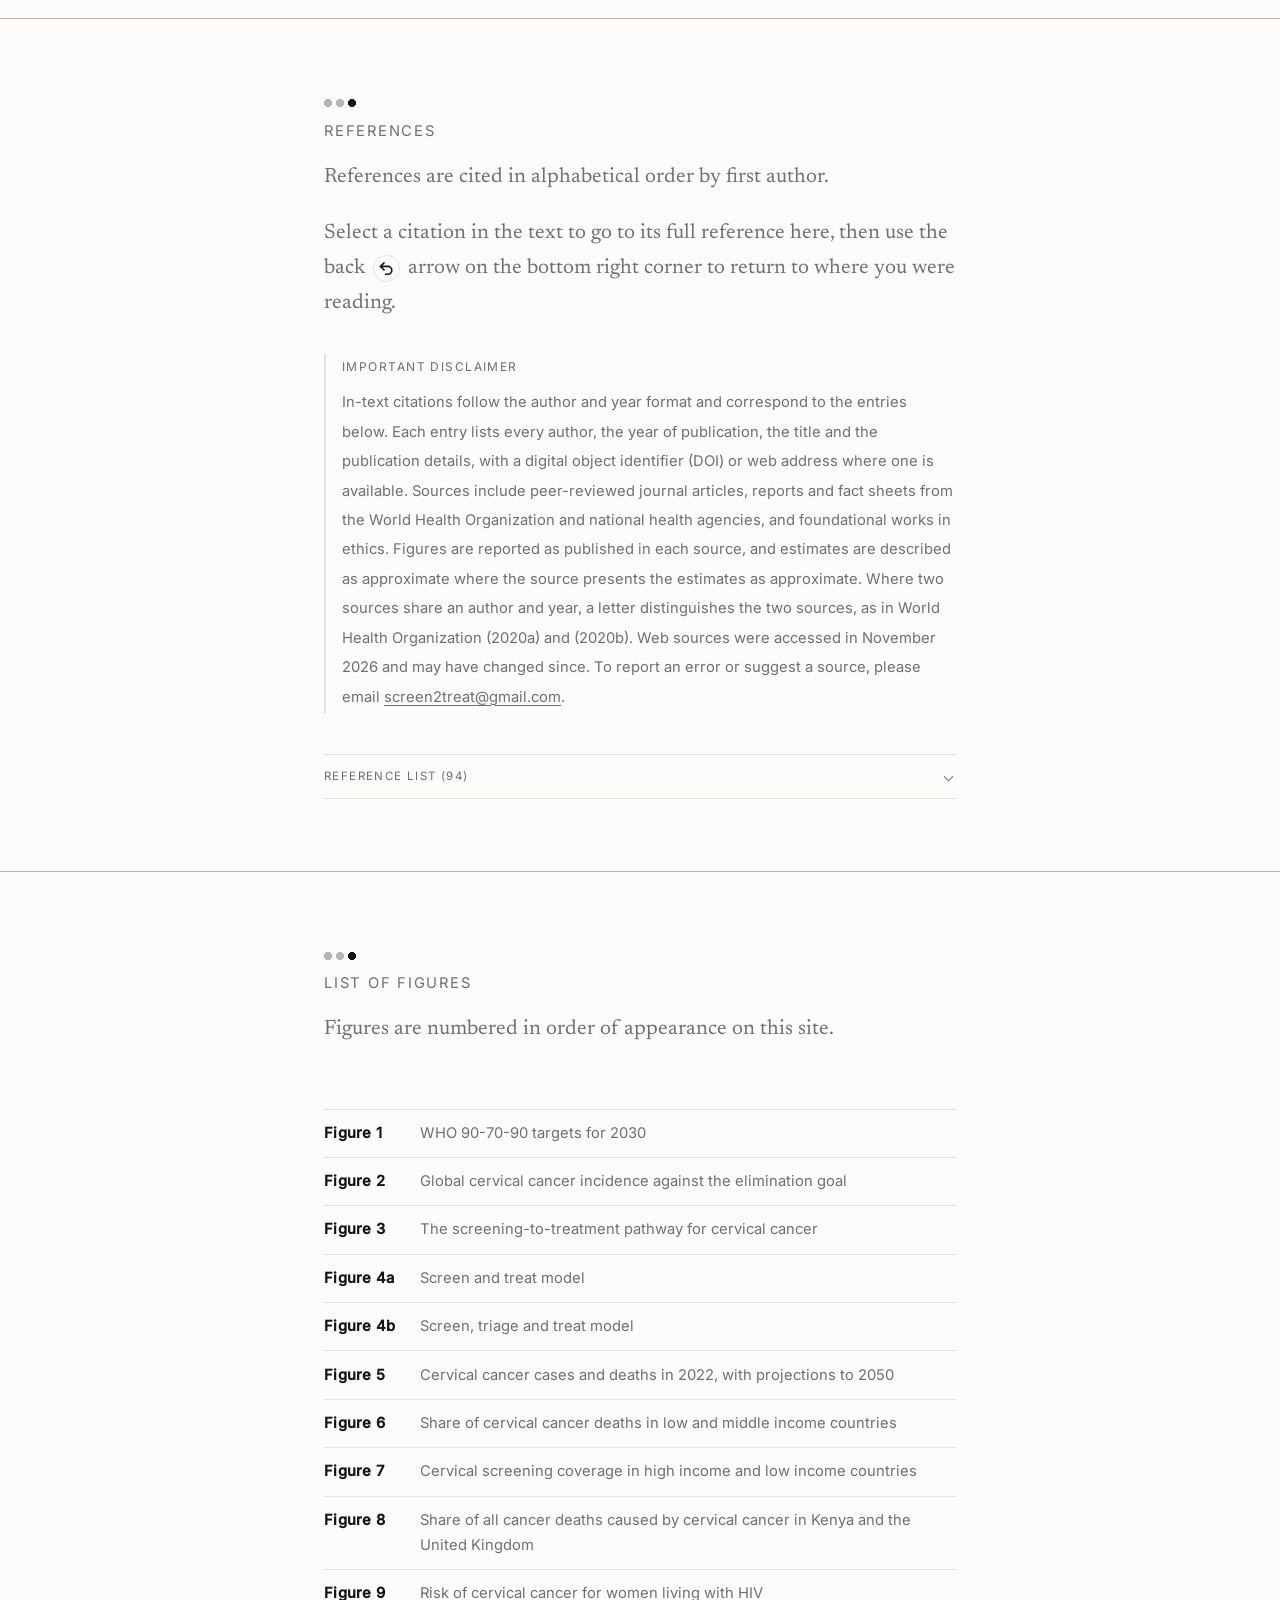
==== commit 3847873b: "Update index.html" ====
--- a/index.html
+++ b/index.html
@@ -39,8 +39,8 @@
 
         <p class="cta">
           <a class="cta-about" href="#about">About →</a>
-          <a href="#the-case">Read the six grounds →</a>
-          <small>Six grounds and six objections.</small>
+          <a href="#the-case">Read the Six Grounds →</a>
+          <small>Six Grounds and Six Objections.</small>
         </p>
       </div>
     </section>
@@ -88,10 +88,10 @@
     <div class="page-block" id="the-case">
     <section class="page-header cervical">
       <div class="container">
-        <p class="eyebrow">Six grounds</p>
+        <p class="eyebrow">Six Grounds</p>
         <h1 class="chat"><span class="bubble">They said I might have cervical cancer.</span> <span class="bubble">What is going to happen to&nbsp;me?</span></h1>
         <p class="chat-seen">Seen yesterday</p>
-        <p class="lead">Six grounds, drawn from the major ethical traditions, support two duties. The first duty is to prevent cervical cancer through screening and the treatment of pre-cancerous lesions. The second duty is to treat cervical cancer in the women prevention failed to reach.</p>
+        <p class="lead">Six Grounds, drawn from the major ethical traditions, support two duties. The first duty is to prevent cervical cancer through screening and the treatment of pre-cancerous lesions. The second duty is to treat cervical cancer in the women prevention failed to reach.</p>
         <p class="scope-note"><span class="theory-name">Important disclaimer</span>Cervical cancer affects women, and also transgender men and non-binary people who have a cervix. This website uses “women” for readability only, and with the utmost respect for every person the disease affects. We are committed to inclusion. Not a single person should be left out of screening or treatment because of how they identify, and the obligations this website describes extend to each person at risk.</p>
       </div>
     </section>
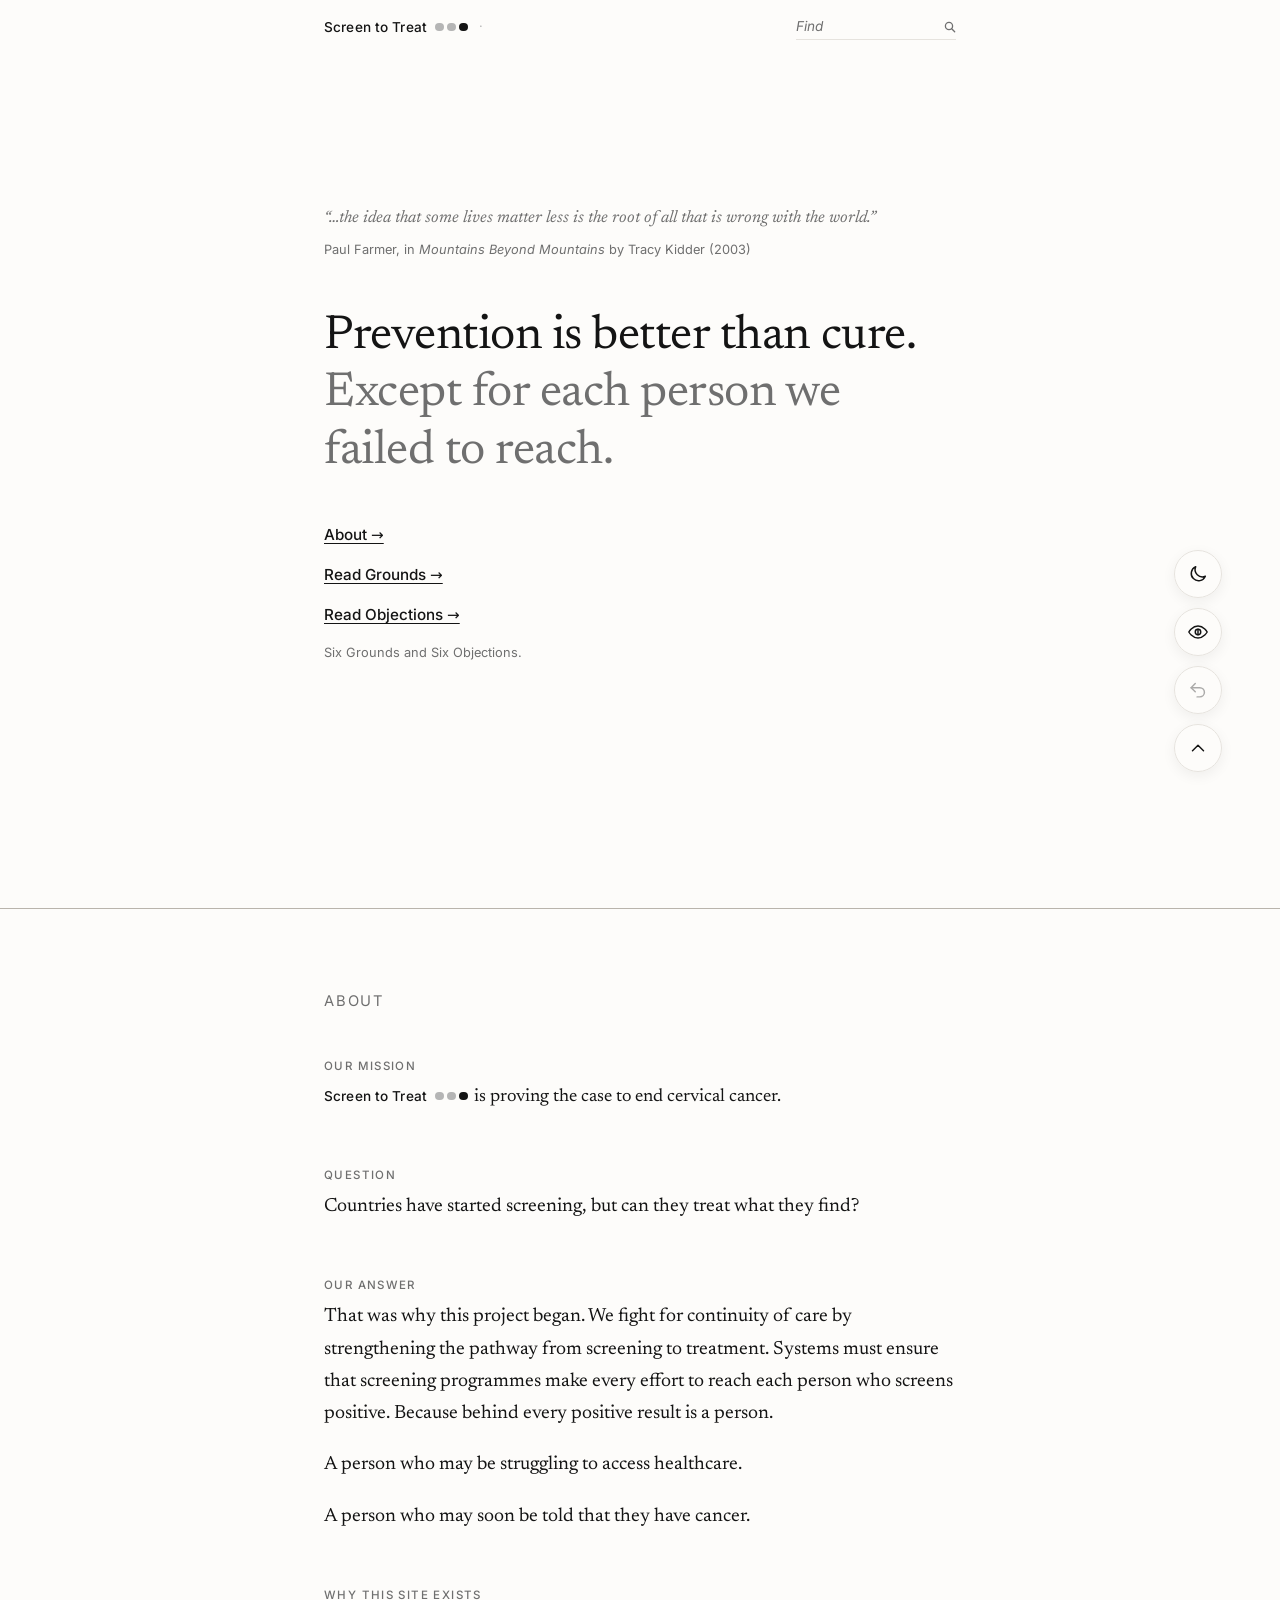
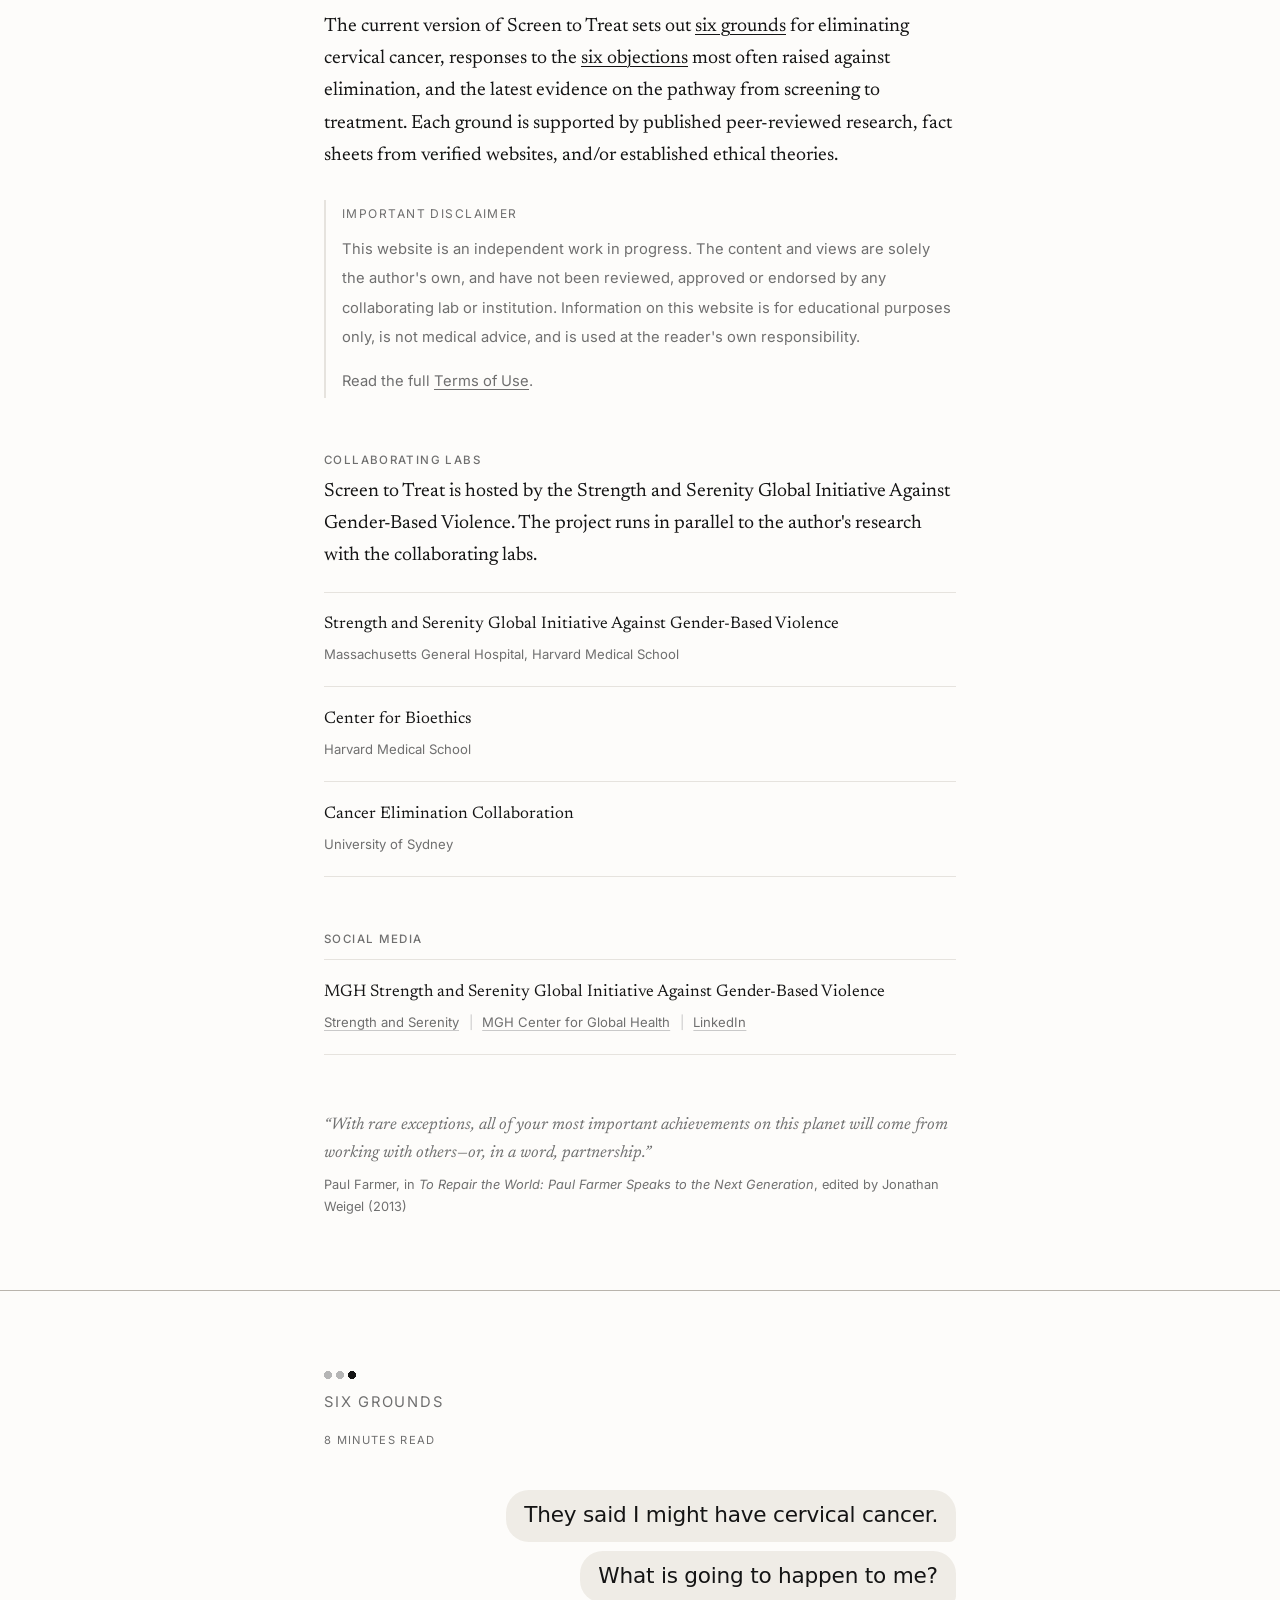
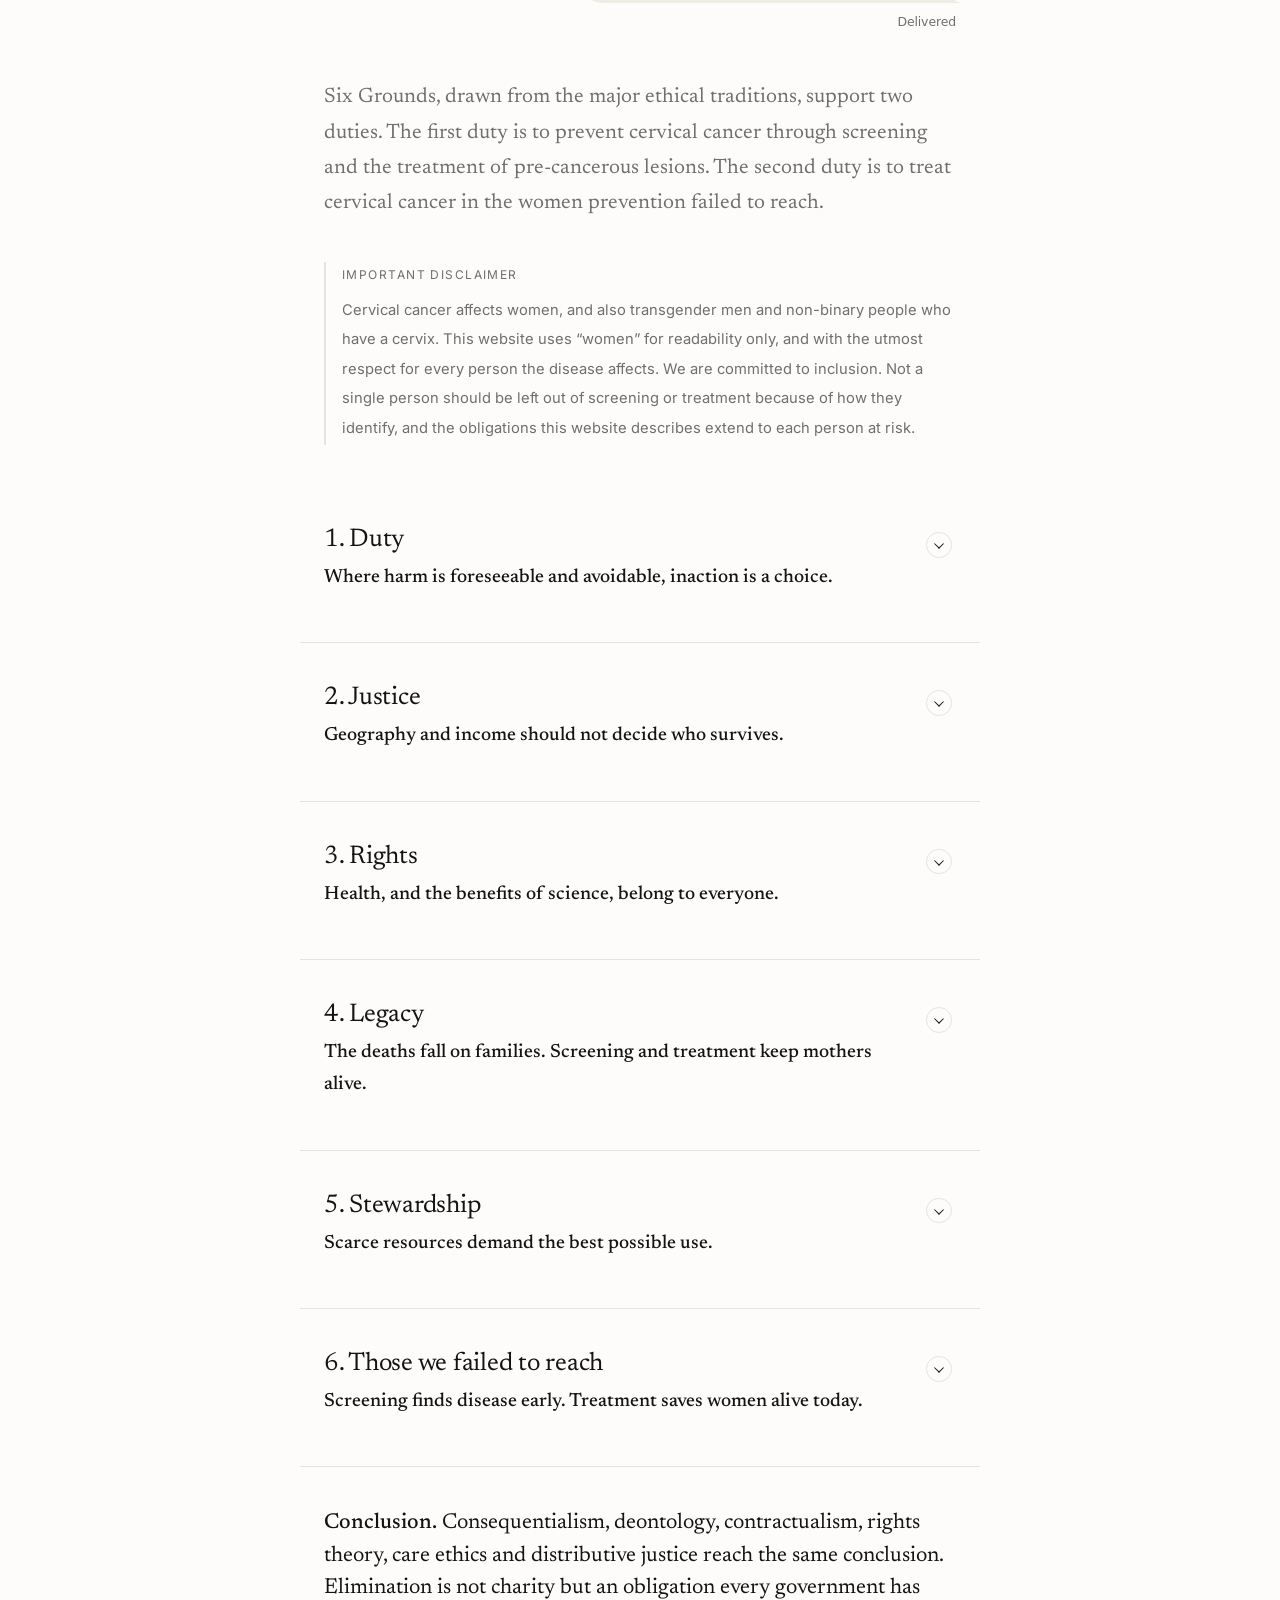
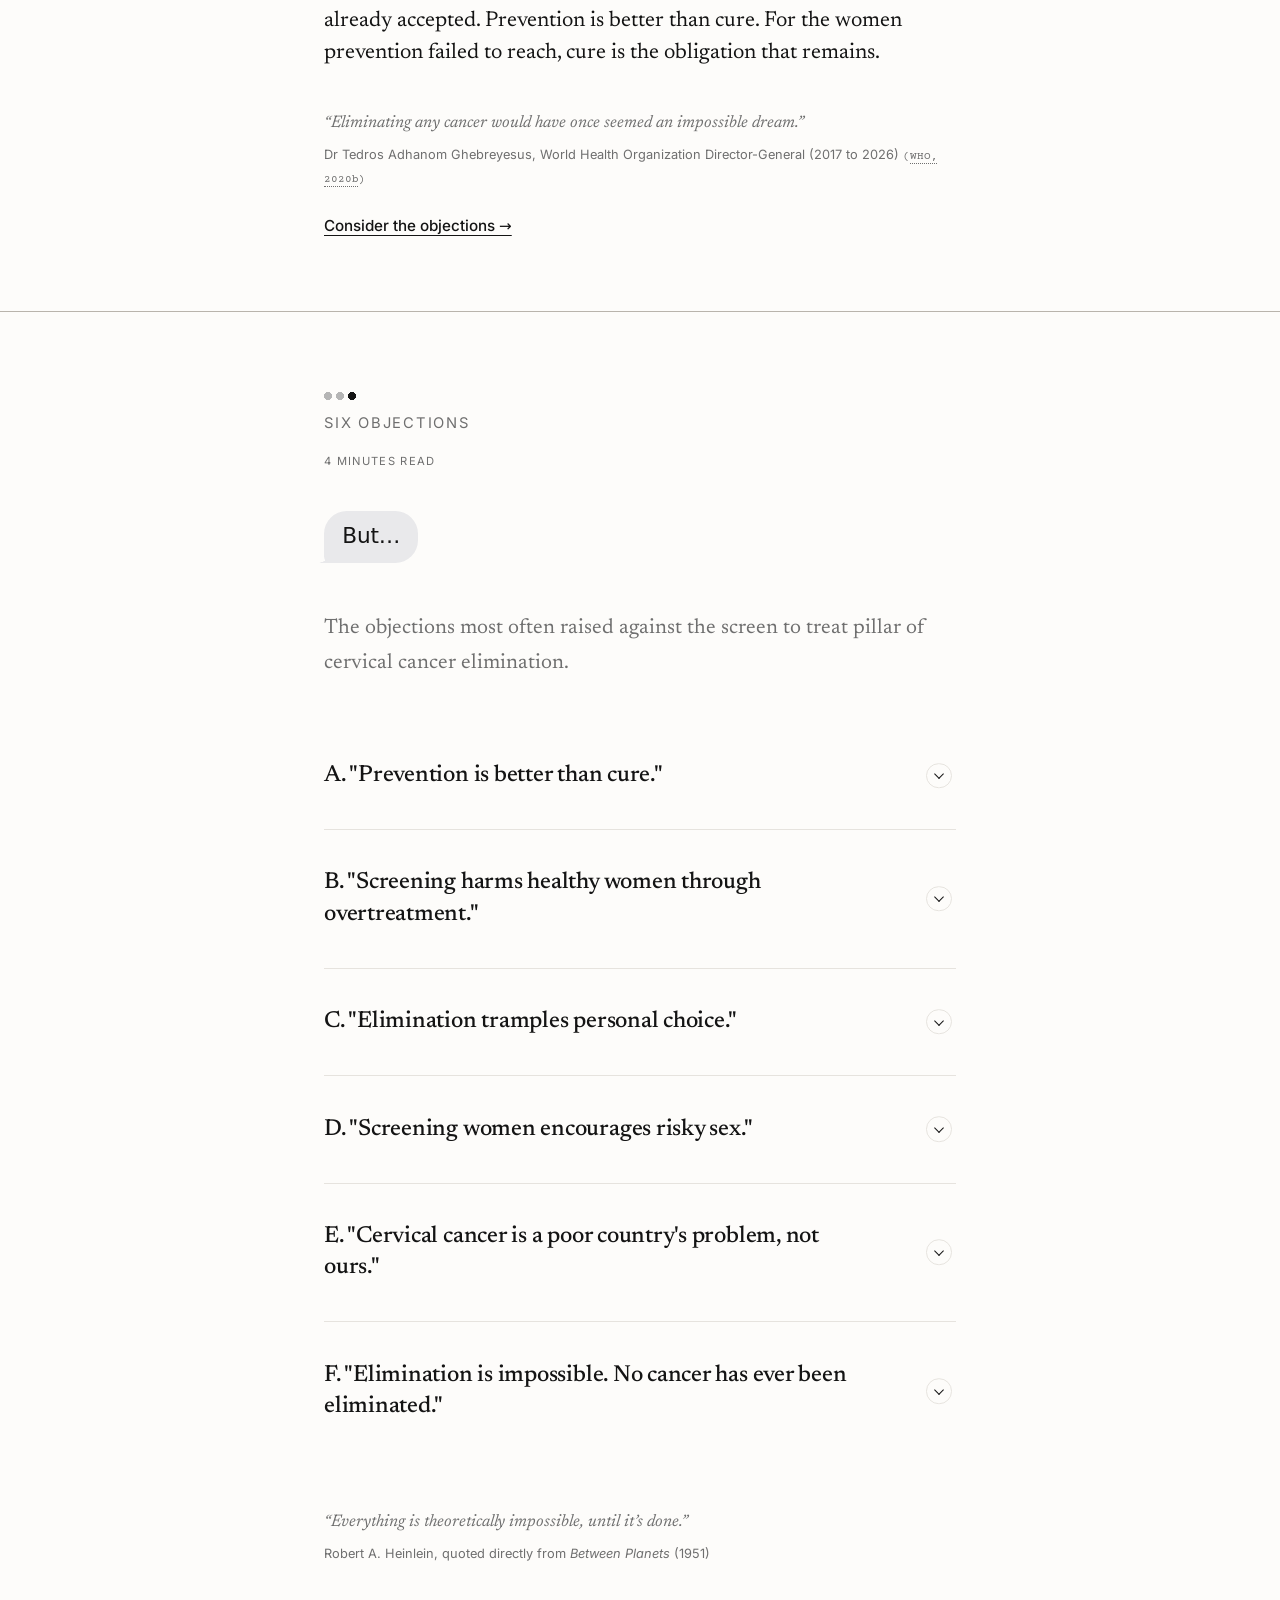
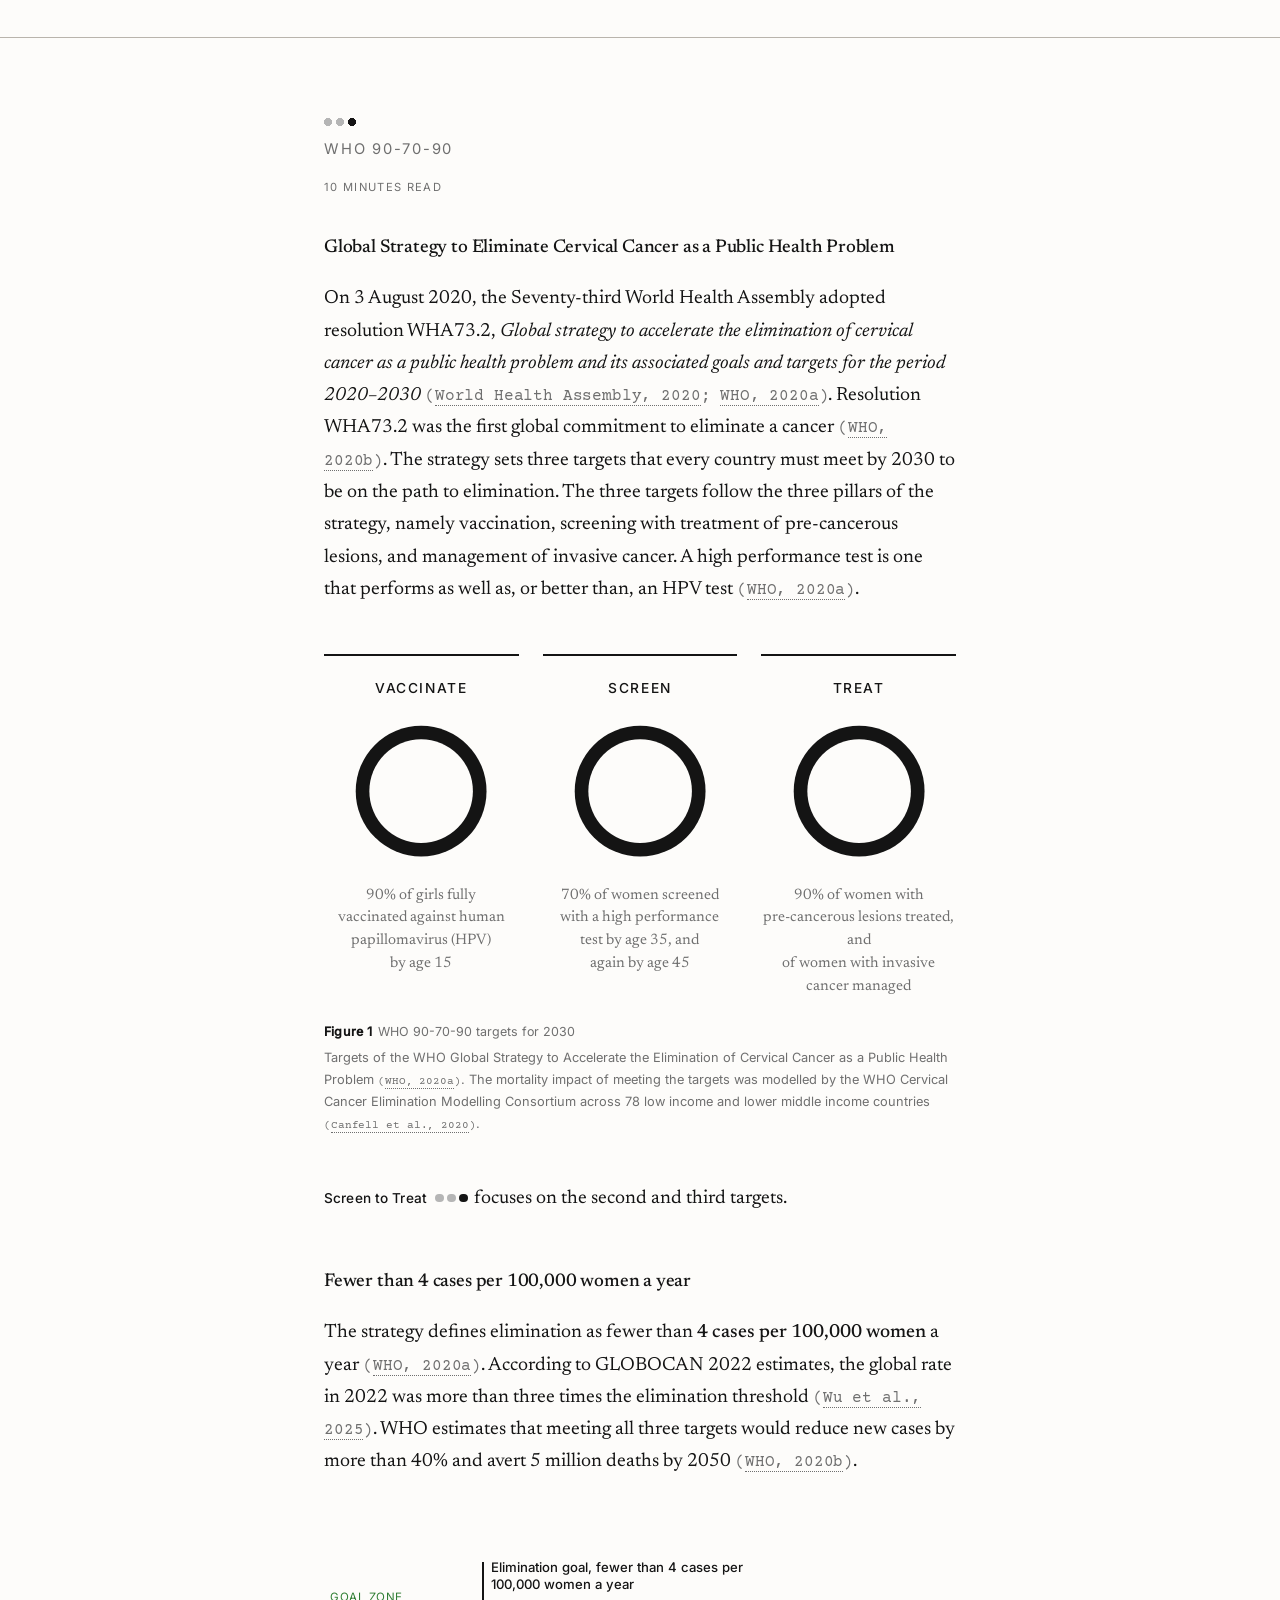
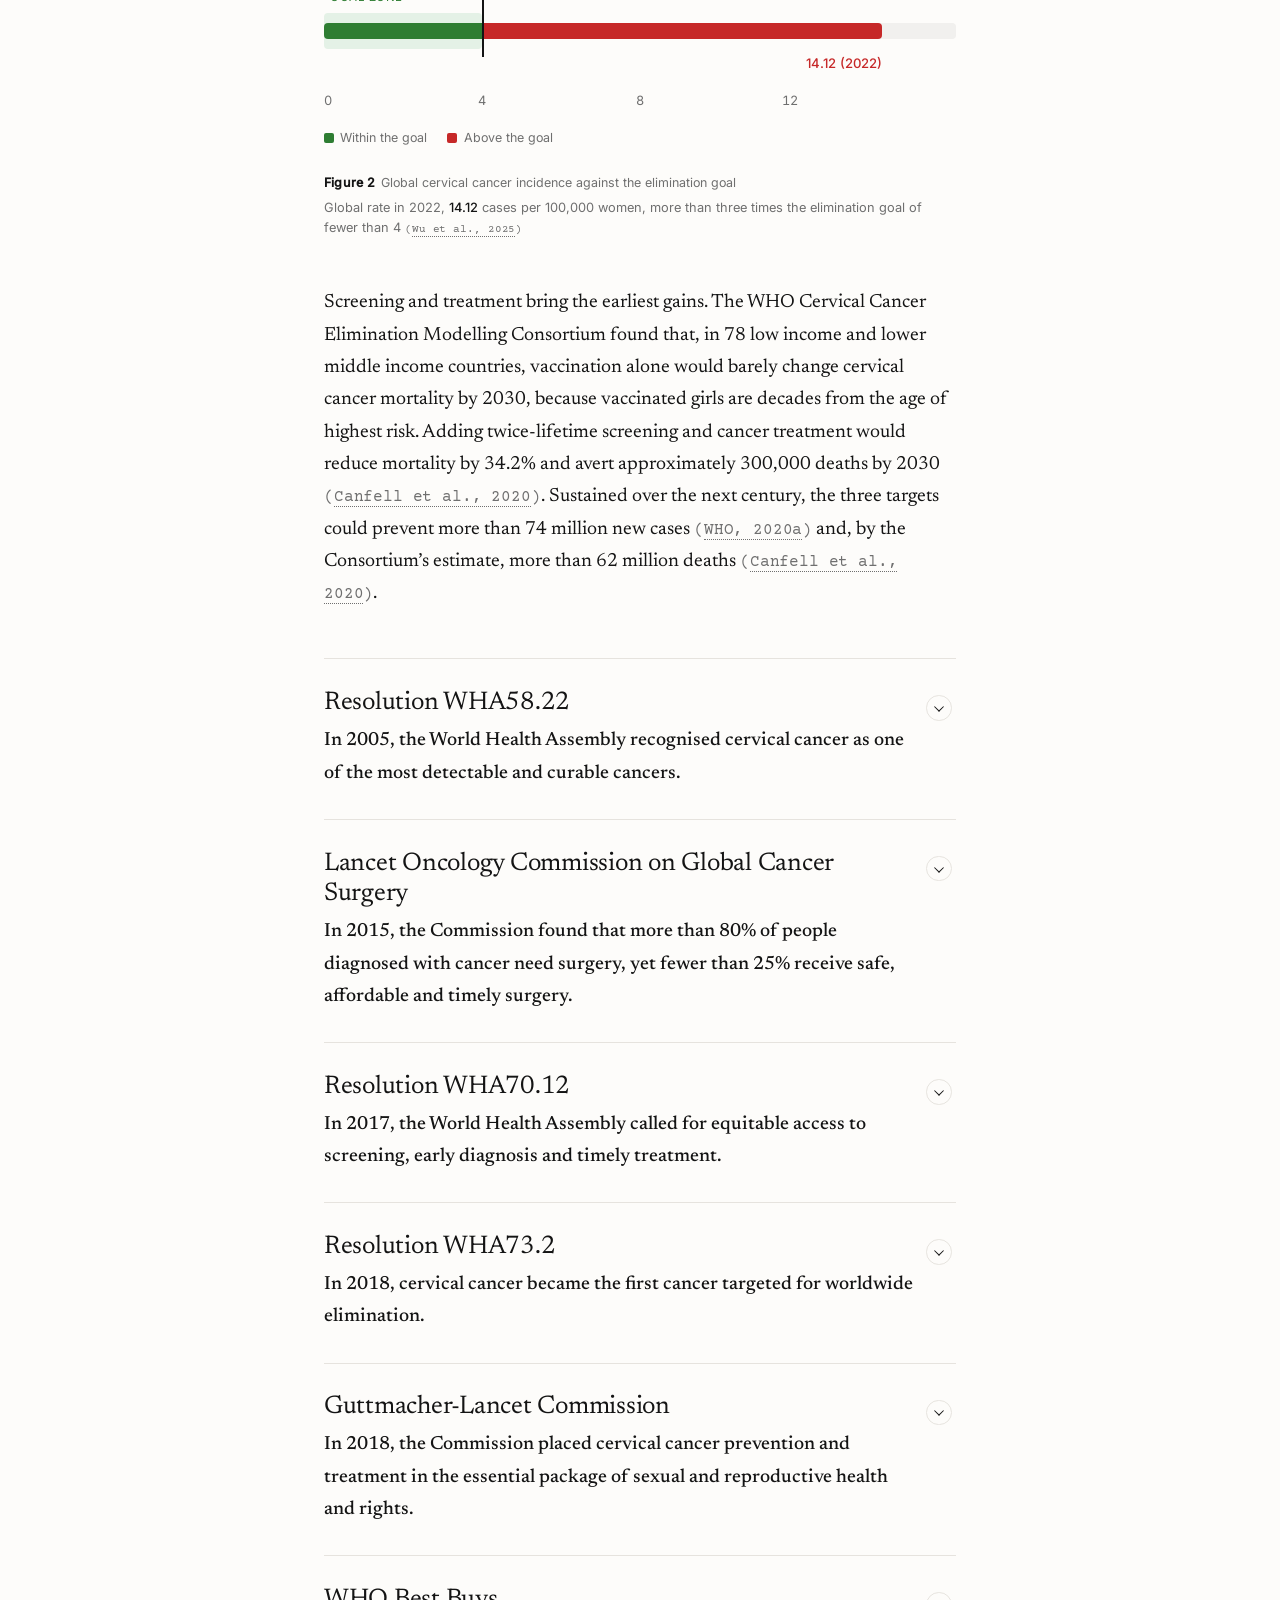
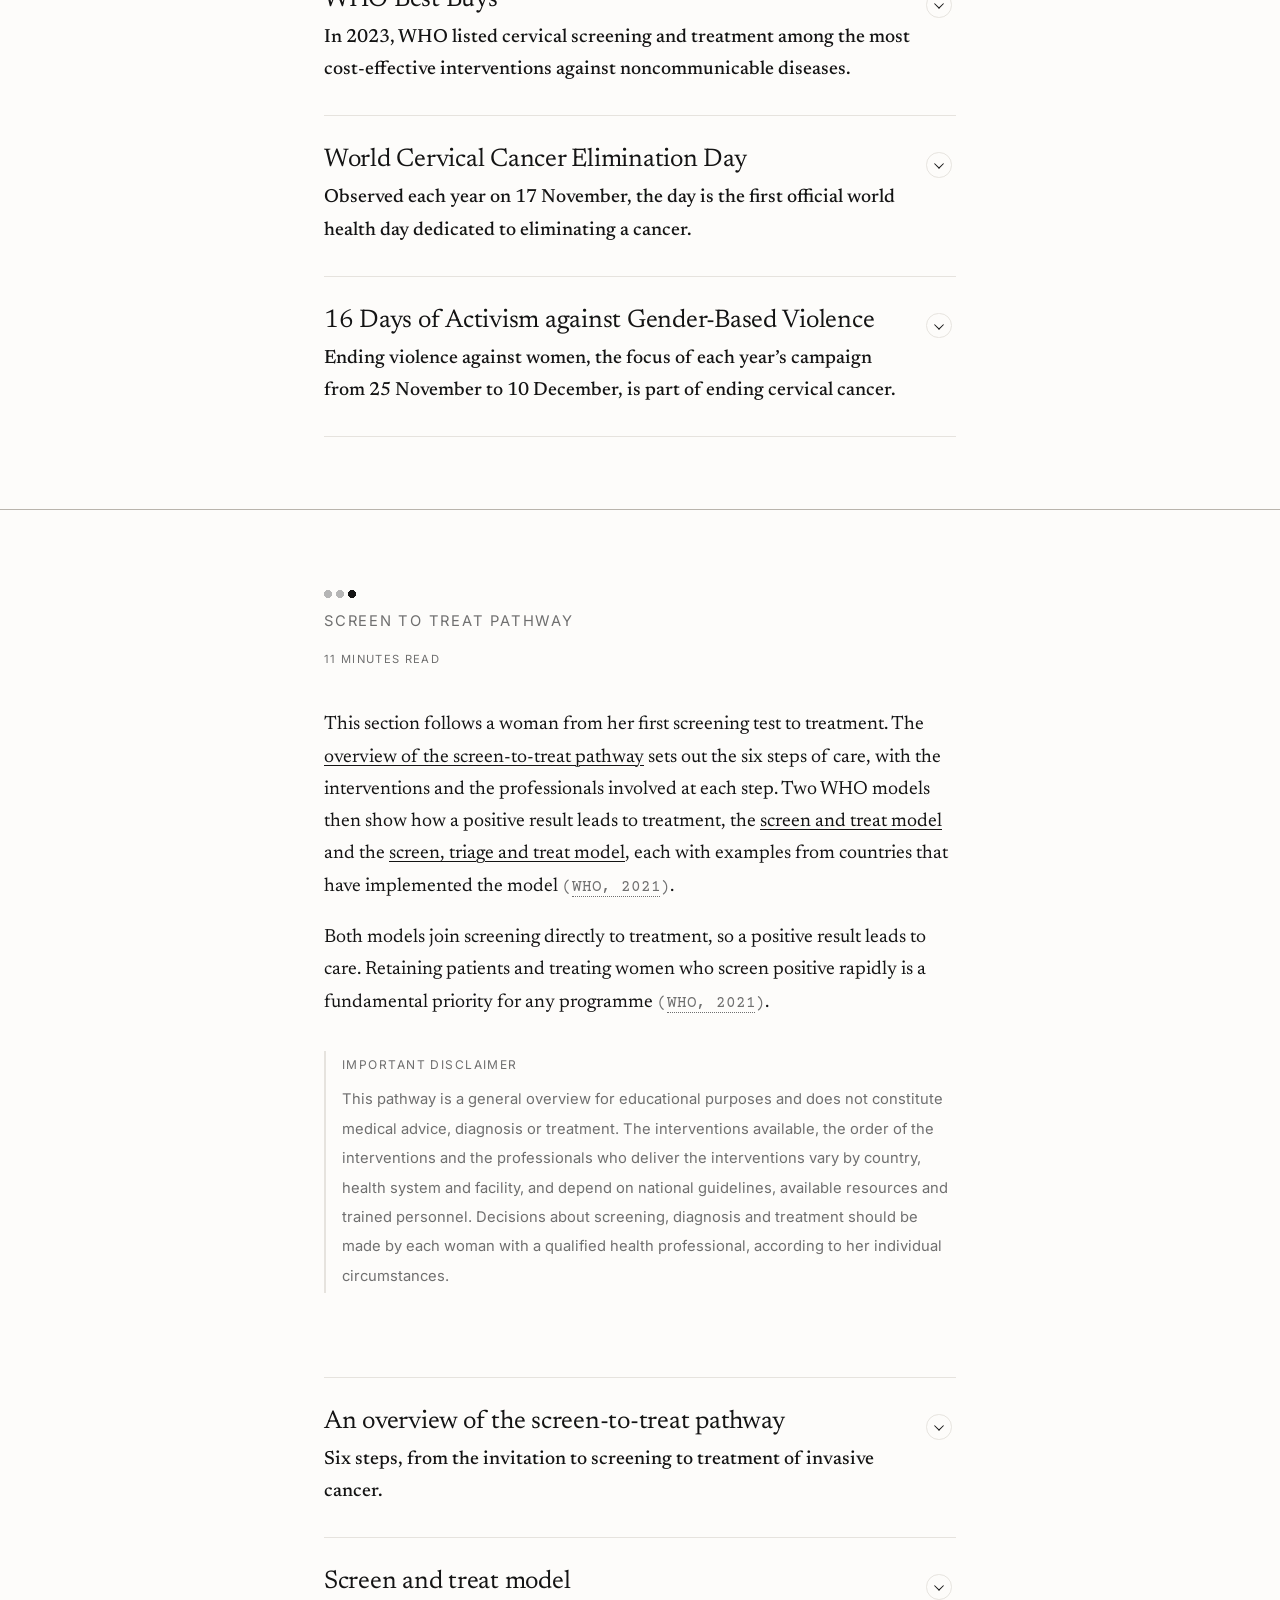
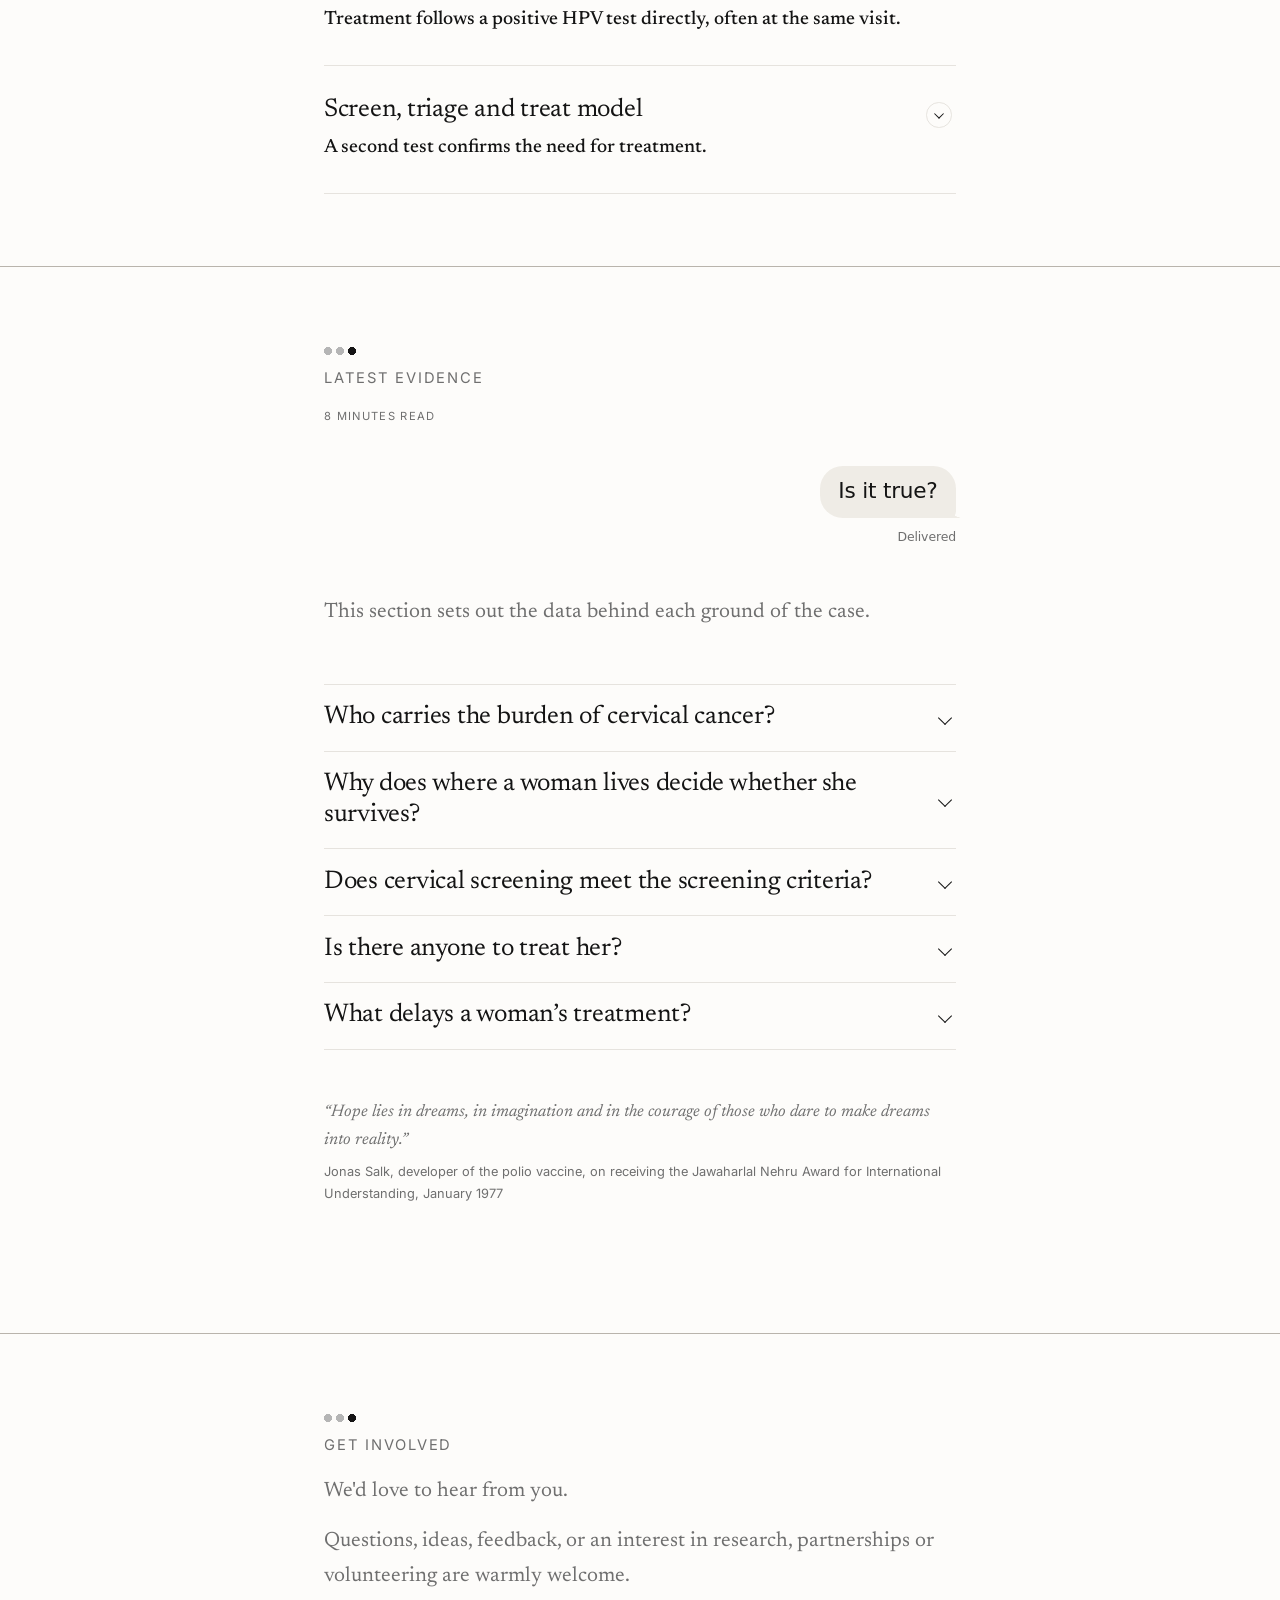
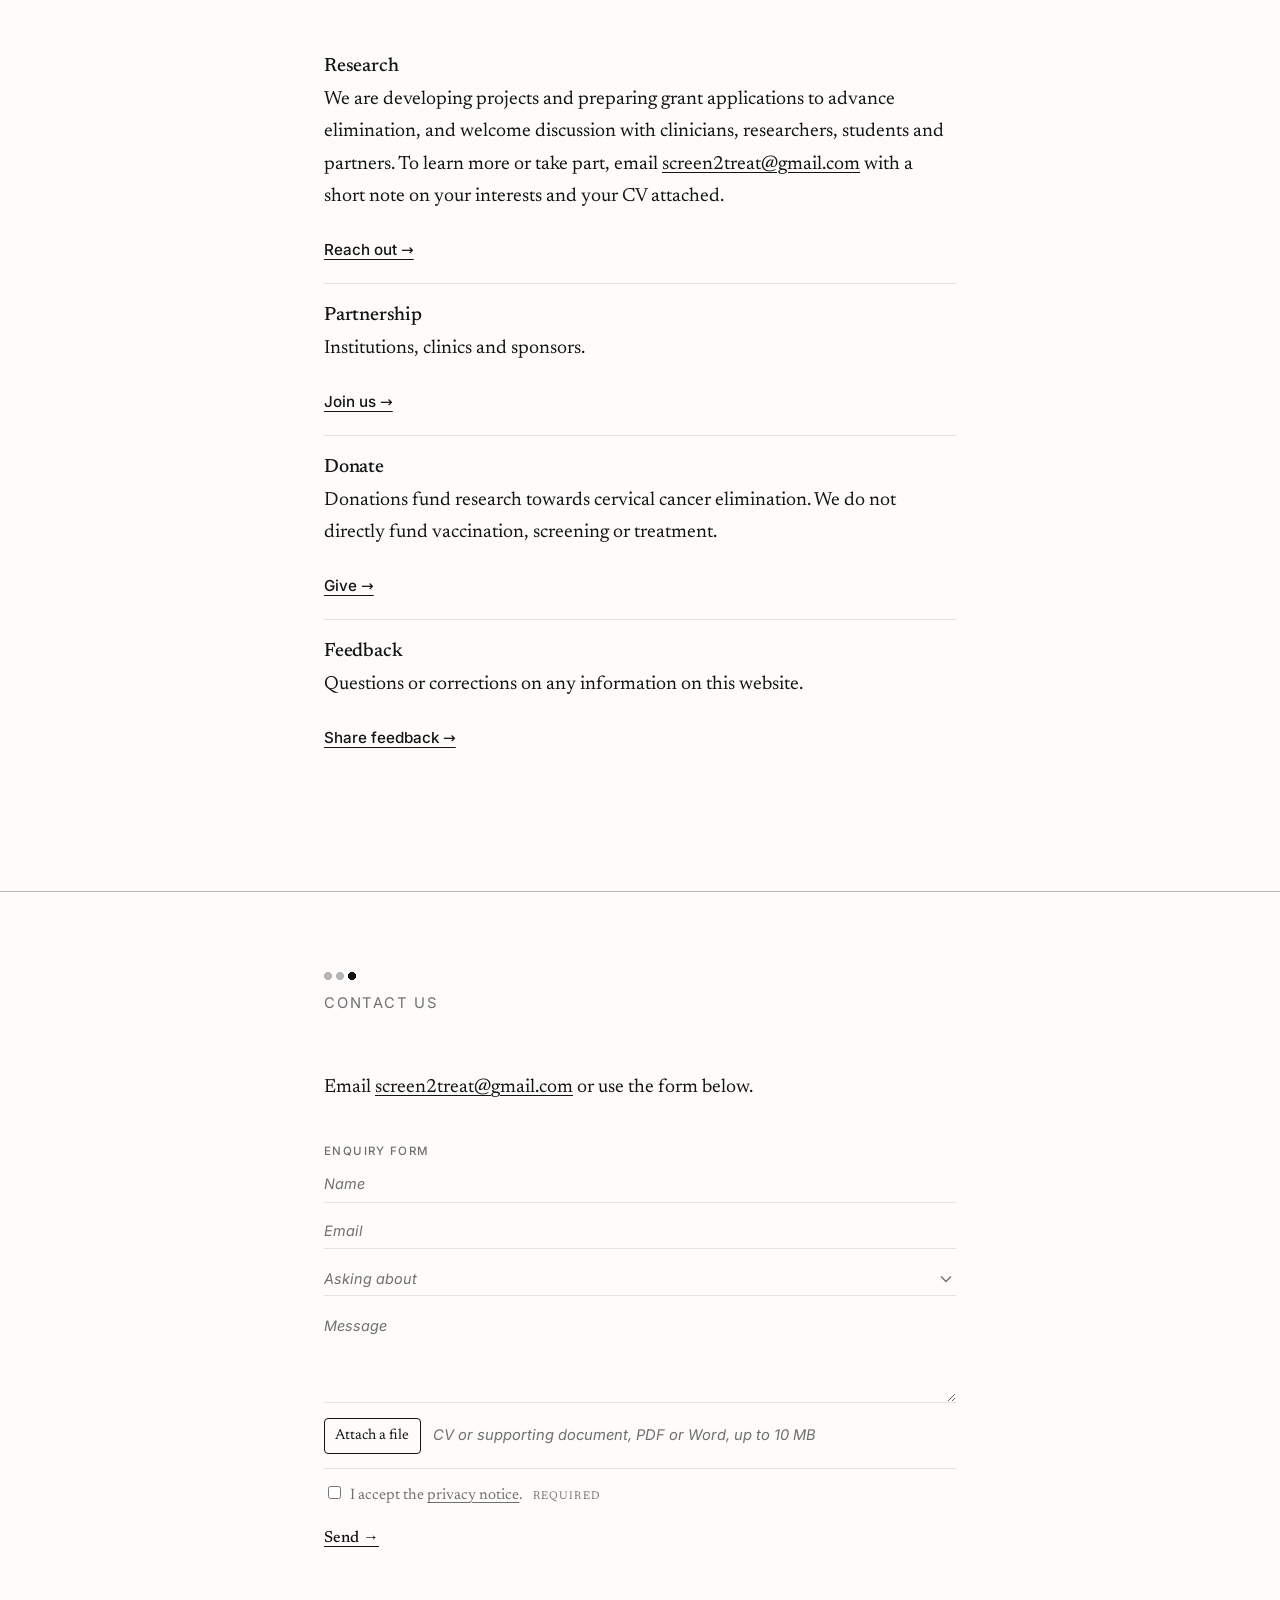
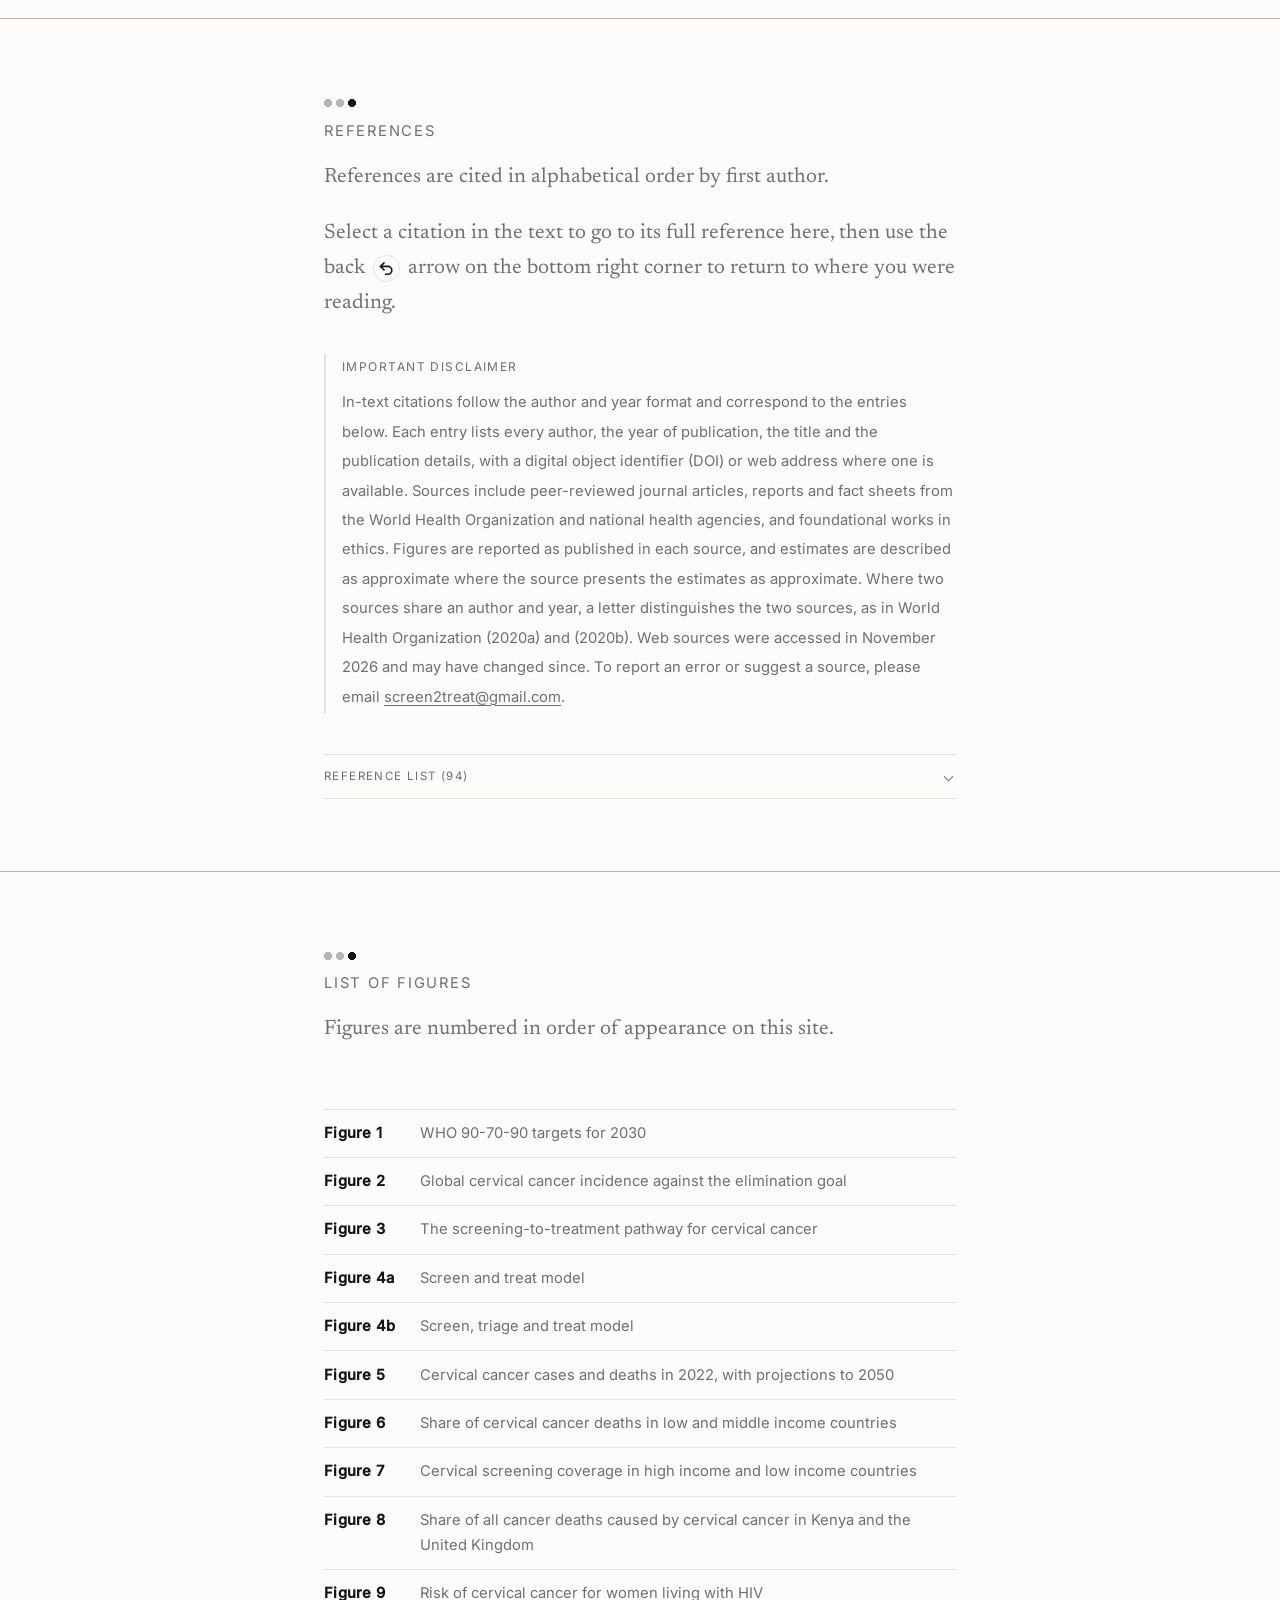
==== commit d3907265: "Landing links: Read Grounds and Read Objections Co-Authored-By: Claude Opus 5.5 <noreply@anthropic.c" ====
--- a/index.html
+++ b/index.html
@@ -16,7 +16,7 @@
   <meta property="og:image:height" content="630">
   <meta property="og:image:alt" content="Screen to Treat logo with the line Prevention is better than cure. Except for each person we failed to reach.">
   <meta name="twitter:card" content="summary_large_image">
-  <link rel="stylesheet" href="assets/css/style.css?v=2611281530">
+  <link rel="stylesheet" href="assets/css/style.css?v=2611281741">
   <script>try{var t=localStorage.getItem("s2t-theme"),c=localStorage.getItem("s2t-palette");if(t==="dark")document.documentElement.setAttribute("data-theme","dark");if(c==="cvd")document.documentElement.setAttribute("data-palette","cvd");}catch(e){}</script>
 </head>
 <body>
@@ -39,7 +39,8 @@
 
         <p class="cta">
           <a class="cta-about" href="#about">About →</a>
-          <a href="#the-case">Read the Six Grounds →</a>
+          <a href="#the-case">Read Grounds →</a>
+          <a href="#objections">Read Objections →</a>
           <small>Six Grounds and Six Objections.</small>
         </p>
       </div>
@@ -773,6 +774,6 @@
   </main>
 
   <div data-include="footer"></div>
-  <script src="assets/js/main.js?v=2611281530"></script>
+  <script src="assets/js/main.js?v=2611281741"></script>
 </body>
 </html>
--- a/assets/css/style.css
+++ b/assets/css/style.css
@@ -1379,3 +1379,4 @@
 #response .fig-label + p.step-note { margin-top: 3rem !important; }
 .inline-icon { display: inline-flex; width: 1.3em; height: 1.3em; align-items: center; justify-content: center; border: 1px solid var(--rule); border-radius: 50%; vertical-align: -0.22em; margin: 0 0.15em; } .inline-icon svg { width: 0.9em; height: 0.9em; }
 .inline-icon { color: var(--text); }
+.home .cta a { display: table; margin-bottom: 0.9rem; } .home .cta small { margin-top: 0; }
